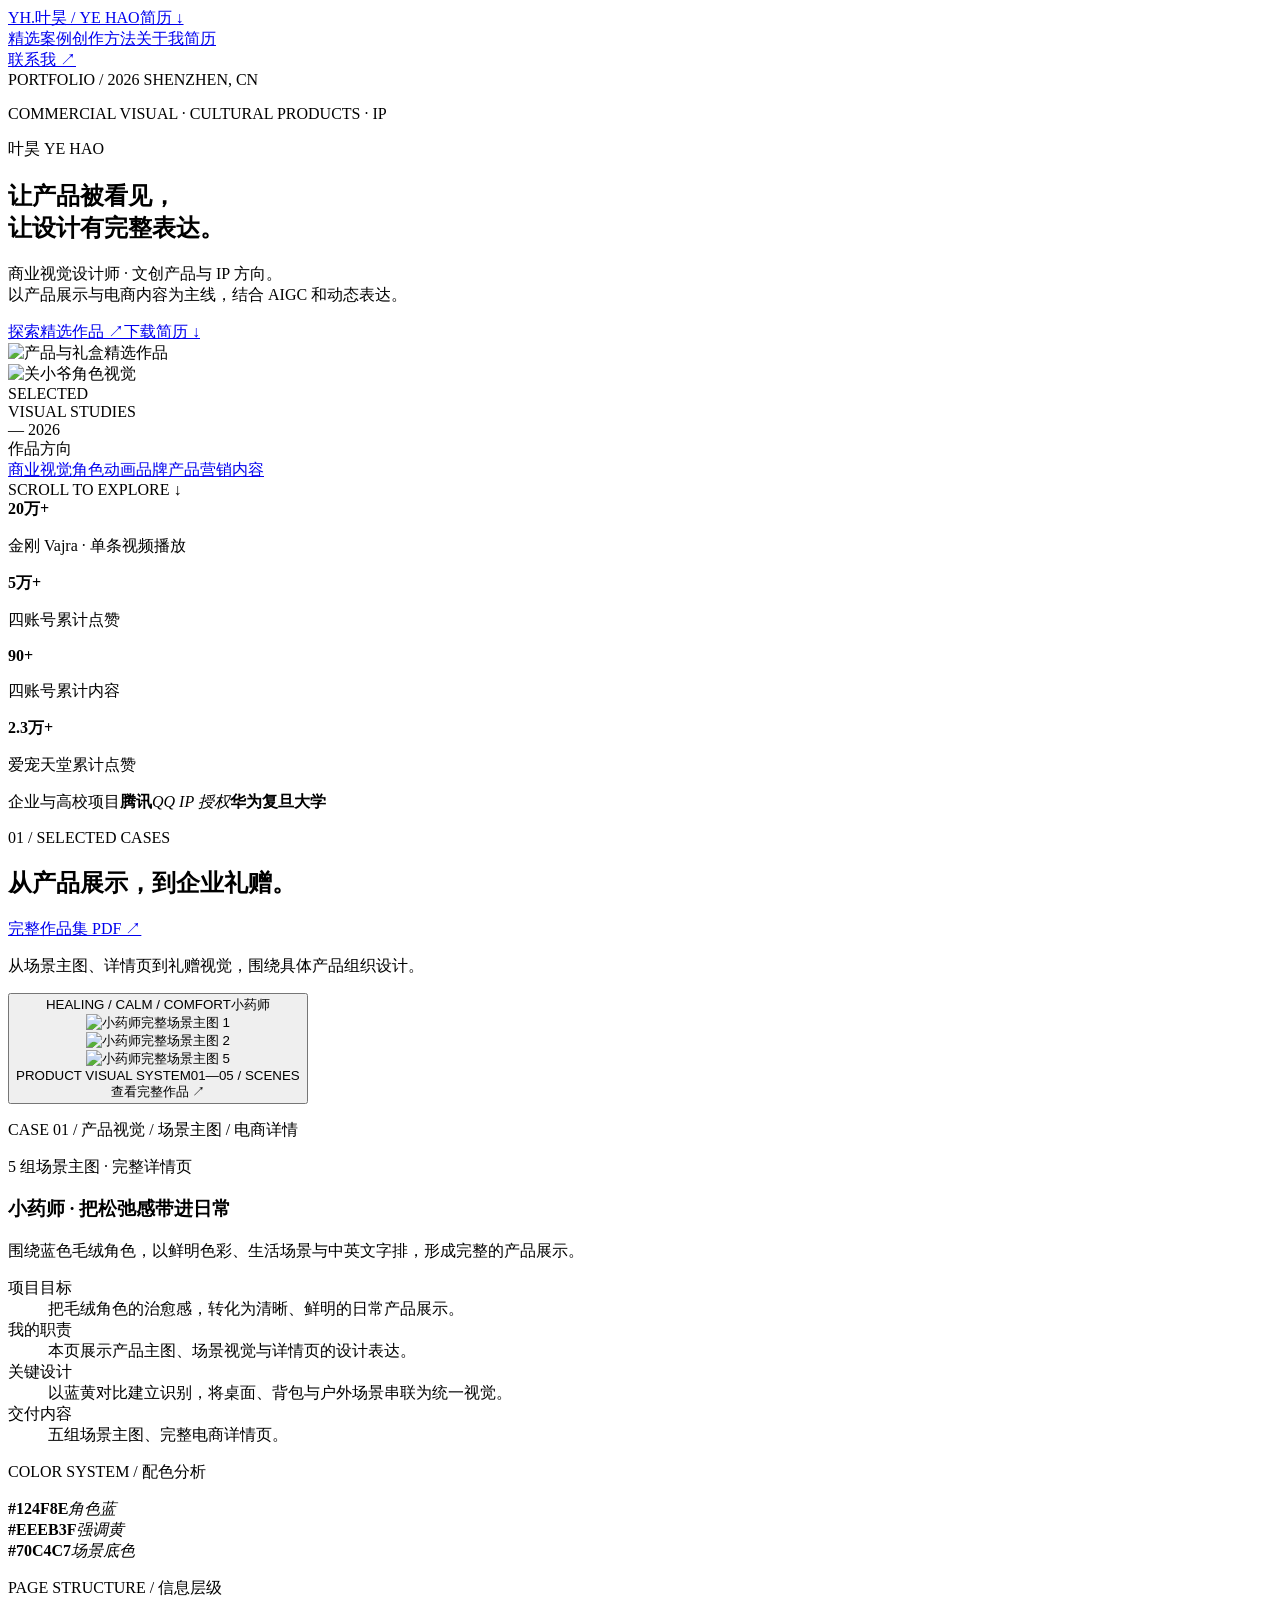
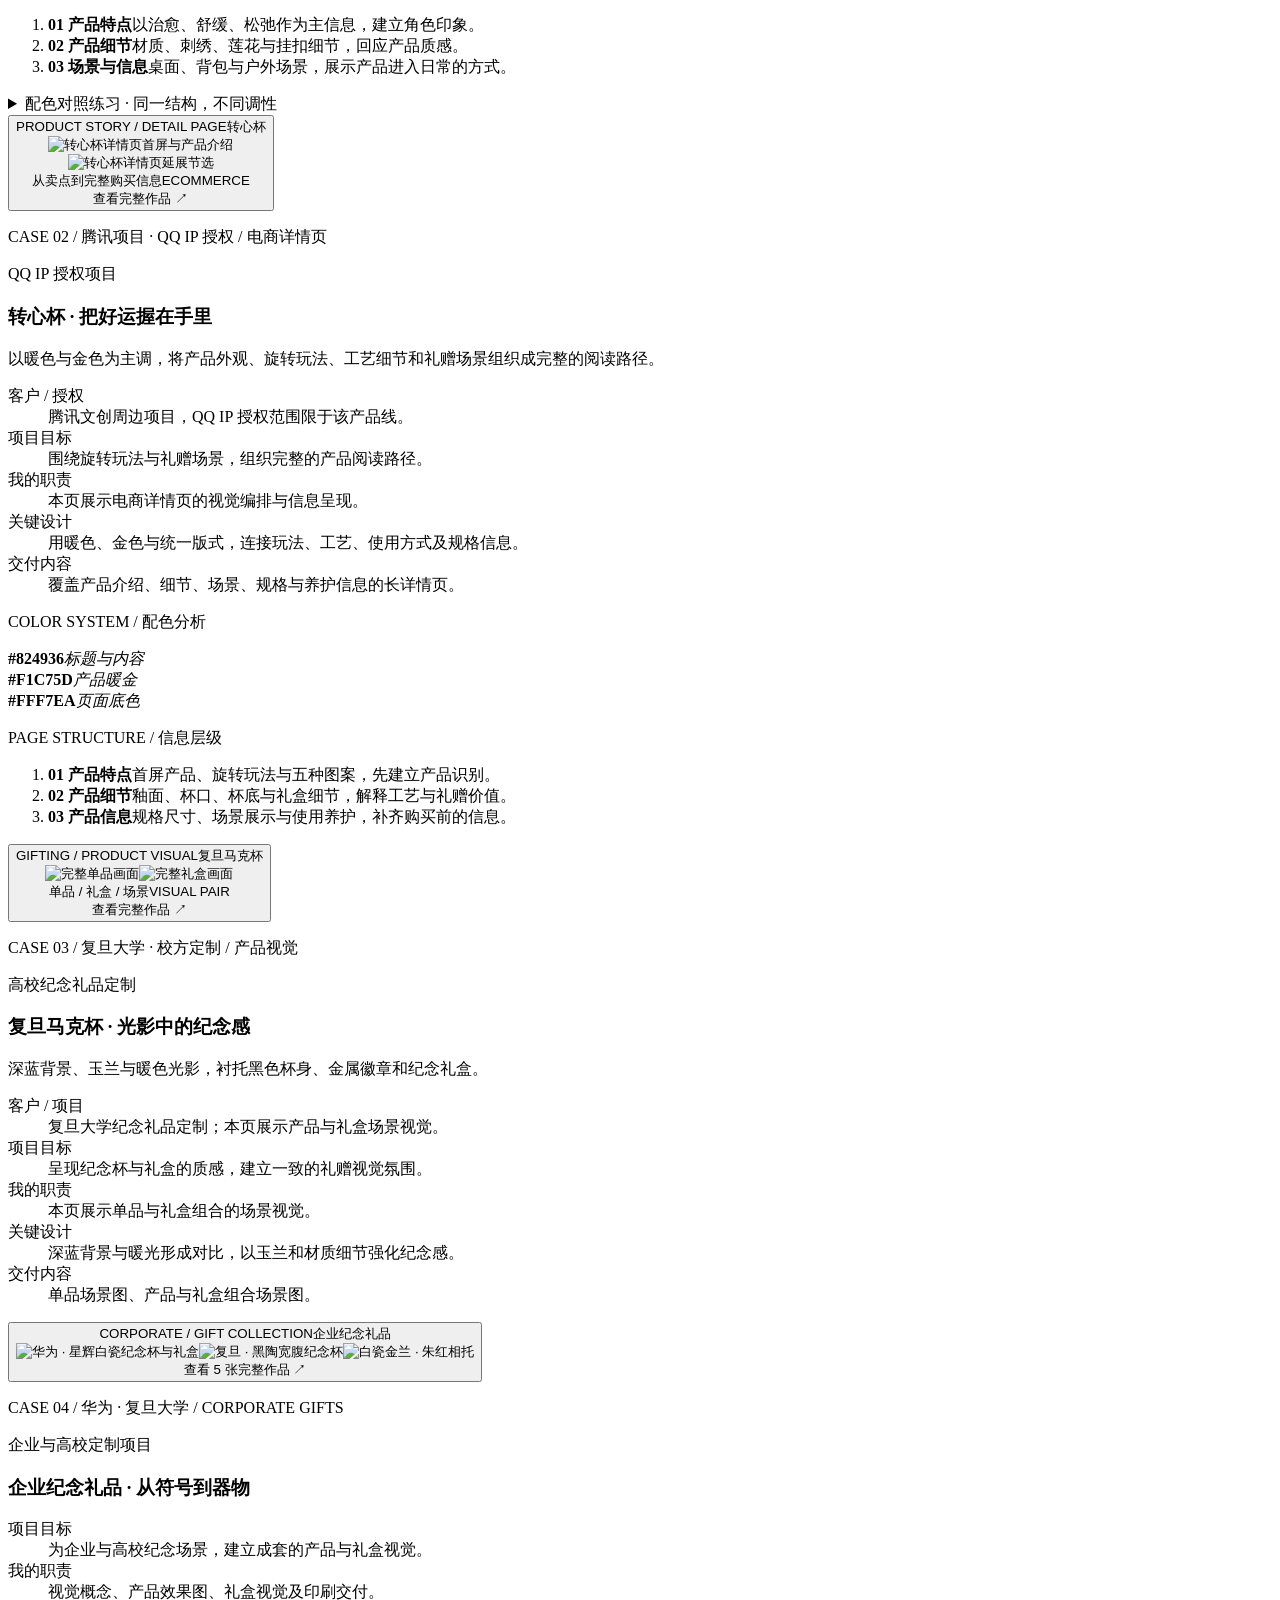
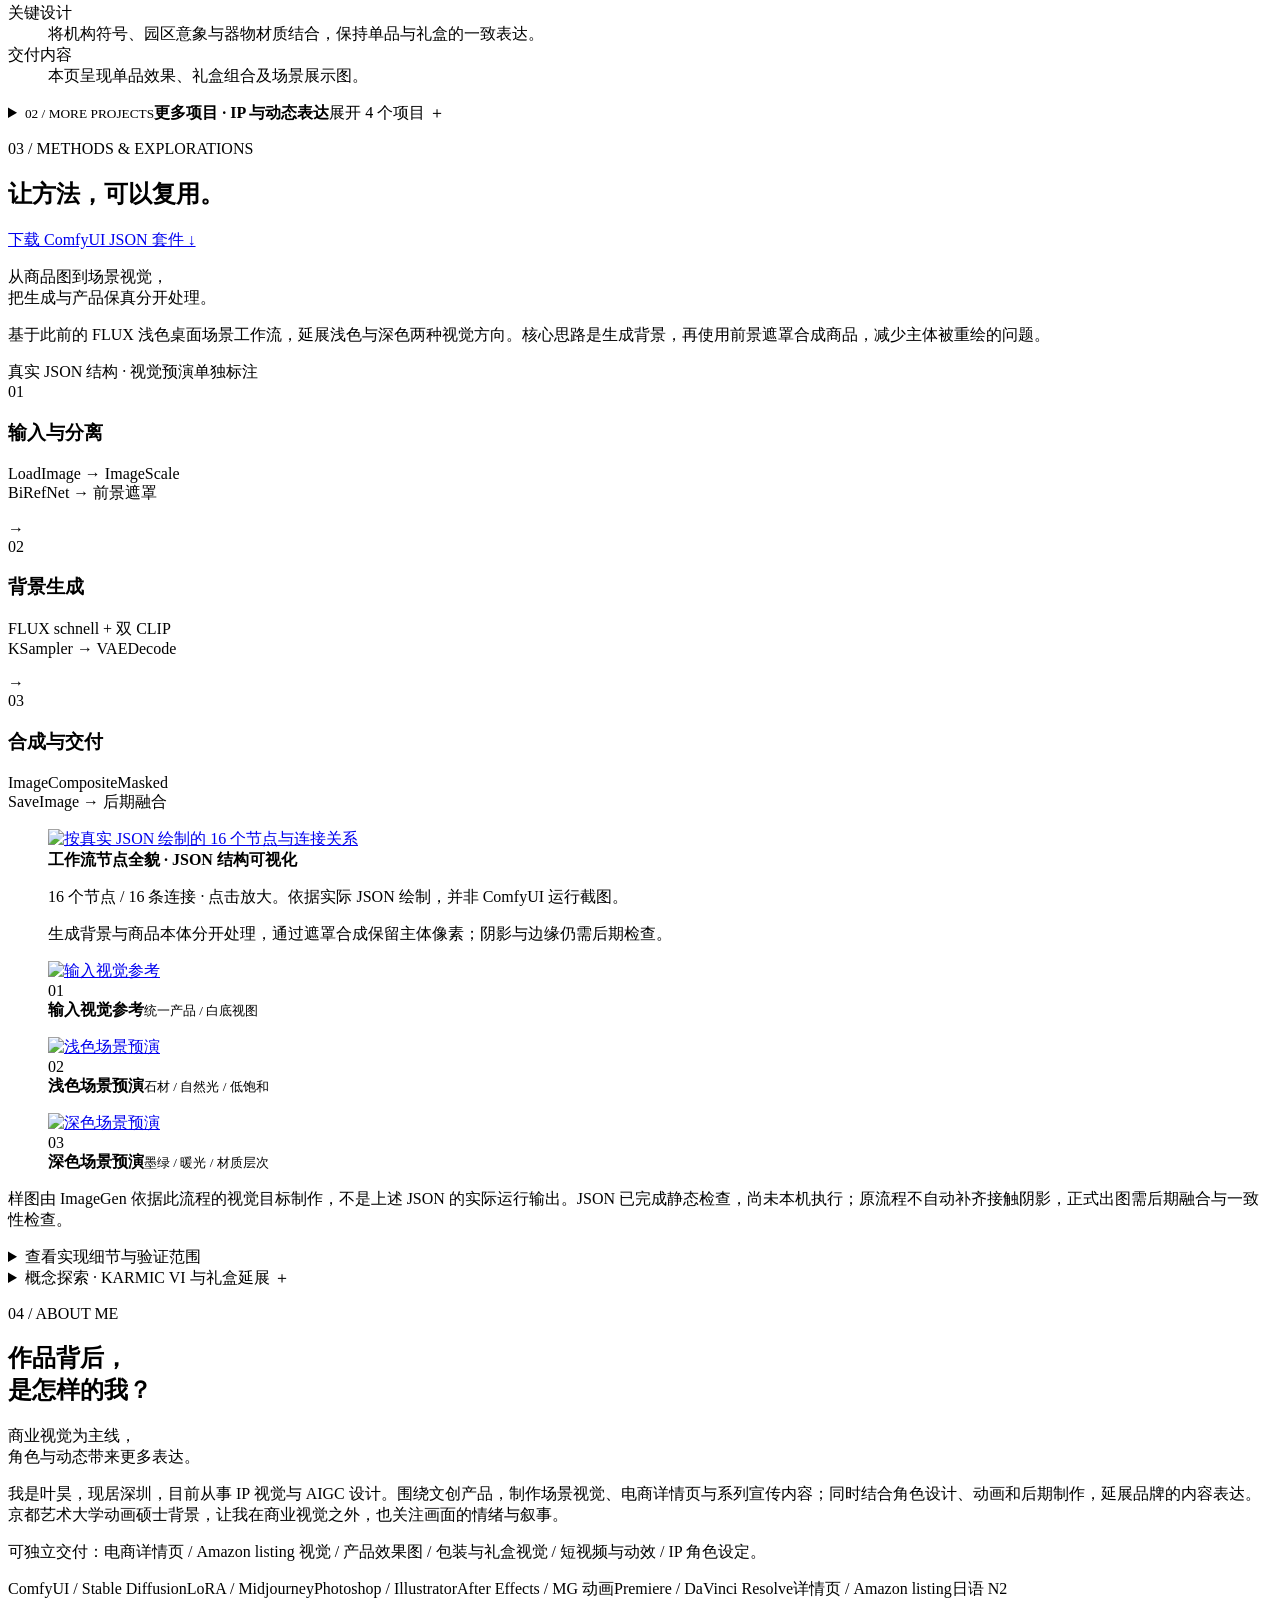
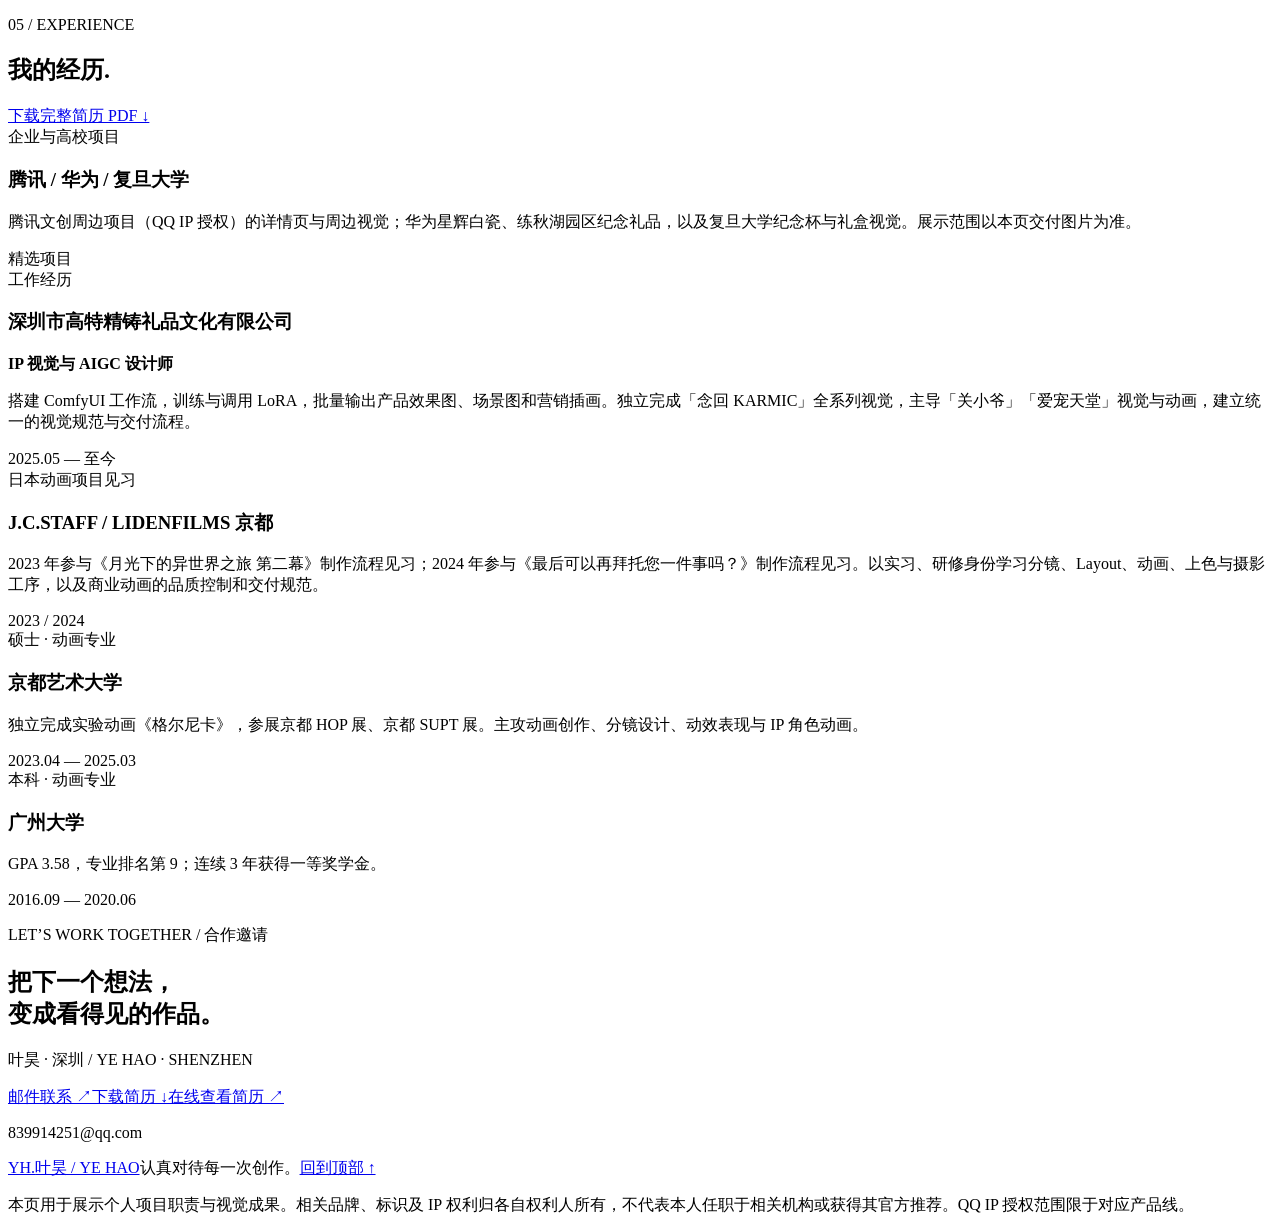
==== index.html @ f9a22ccc "Add files via upload" ====
<!doctype html>
<html lang="zh-CN">
<head><meta charset="UTF-8"><meta name="viewport" content="width=device-width,initial-scale=1"><meta name="description" content="叶昊｜商业视觉设计师，文创产品与 IP 方向，擅长 AIGC 与动态内容。"><title>叶昊 · 商业视觉作品集</title><link rel="stylesheet" href="style.css"><meta property="og:title" content="叶昊 · 商业视觉作品集"><meta property="og:description" content="文创产品与 IP 方向 · AIGC 工作流 · 深圳"><meta property="og:image" content="https://shuxia98.github.io/resume3/assets/og-cover.jpg"><meta property="og:url" content="https://shuxia98.github.io/resume3/?view=commercial"><meta property="og:type" content="website"><meta name="twitter:card" content="summary_large_image"><meta name="twitter:title" content="叶昊 · 商业视觉作品集"><meta name="twitter:image" content="https://shuxia98.github.io/resume3/assets/og-cover.jpg"><link rel="icon" href="assets/favicon.png"></head>
<body data-direction="commercial">

<header><a href="#home" class="logo" aria-label="回到首页"><span class="mark">YH.</span>叶昊 / YE HAO</a><a class="mobile-resume" href="docs/ye-hao-resume.pdf" download="叶昊_简历.pdf">简历 ↓</a><nav aria-label="主导航"><a href="#work">精选案例</a><a href="#workflow">创作方法</a><a href="#about">关于我</a><a href="#resume">简历</a></nav><a class="nav-contact" href="#contact">联系我 <span>↗</span></a></header>
<main>
<section id="home" class="hero"><div class="hero-main"><div class="edition">PORTFOLIO / 2026 <span>SHENZHEN, CN</span></div><p class="eyebrow">COMMERCIAL VISUAL · CULTURAL PRODUCTS · IP</p><p class="hello">叶昊 <span>YE HAO</span></p><h1>让产品被看见，<br><span class="serif">让设计有完整表达。</span></h1><p class="intro">商业视觉设计师 · 文创产品与 IP 方向。<br>以产品展示与电商内容为主线，结合 AIGC 和动态表达。</p><div class="actions"><a class="button dark" href="#work">探索精选作品 ↗</a><a class="text-link" href="docs/ye-hao-resume.pdf" download="叶昊_简历.pdf">下载简历 ↓</a></div></div><aside class="hero-art"><div class="art-frame primary"><img src="assets/fudan-set.webp" alt="产品与礼盒精选作品" fetchpriority="high" decoding="async"></div><div class="art-frame secondary"><img src="assets/IM100.webp" alt="关小爷角色视觉" decoding="async" fetchpriority="high"></div><span class="art-index">SELECTED<br>VISUAL STUDIES<br>— 2026</span></aside><div class="hero-foot"><span>作品方向</span><nav class="directions" aria-label="作品集方向"><a href="?view=commercial" aria-current="page">商业视觉</a><a href="?view=animation">角色动画</a><a href="?view=brand">品牌产品</a><a href="?view=marketing">营销内容</a></nav><span class="scroll-note">SCROLL TO EXPLORE ↓</span></div></section><section class="numbers" aria-label="内容成果"><div><strong class="serif">20万+</strong><p>金刚 Vajra · 单条视频播放</p></div><div><strong class="serif">5万+</strong><p>四账号累计点赞</p></div><div><strong class="serif">90+</strong><p>四账号累计内容</p></div><div><strong class="serif">2.3万+</strong><p>爱宠天堂累计点赞</p></div></section><div class="client-strip"><span>企业与高校项目</span><b>腾讯</b><i>QQ IP 授权</i><b>华为</b><b>复旦大学</b></div><section id="work" class="work"><div class="section-head"><div><p class="eyebrow">01 / SELECTED CASES</p><h2>从产品展示，到企业礼赠。</h2></div><a href="docs/ye-hao-portfolio-2026.pdf" target="_blank" rel="noopener" class="text-link">完整作品集 PDF ↗</a></div><p class="curation-note">从场景主图、详情页到礼赠视觉，围绕具体产品组织设计。</p><div class="featured-cases"><article class="case-study"><button class="case-image" data-project="0" aria-label="查看小药师 · 把松弛感带进日常完整图片" aria-haspopup="dialog"><div class="cover-stage healing"><div class="cover-top"><span>HEALING / CALM / COMFORT</span><span>小药师</span></div><div class="ad-triptych"><div class="ad-tile"><img src="assets/healing-scenes.webp" style="--panel:0" alt="小药师完整场景主图 1" loading="lazy" decoding="async"></div><div class="ad-tile"><img src="assets/healing-scenes.webp" style="--panel:1" alt="小药师完整场景主图 2" loading="lazy" decoding="async"></div><div class="ad-tile"><img src="assets/healing-scenes.webp" style="--panel:4" alt="小药师完整场景主图 5" loading="lazy" decoding="async"></div></div><div class="cover-bottom"><span>PRODUCT VISUAL SYSTEM</span><span>01—05 / SCENES</span></div></div><span class="case-open">查看完整作品 ↗</span></button><div class="case-copy"><p class="eyebrow">CASE 01 / 产品视觉 / 场景主图 / 电商详情</p><span class="result-badge">5 组场景主图 · 完整详情页</span><h3>小药师 · 把松弛感带进日常</h3><p class="case-intro">围绕蓝色毛绒角色，以鲜明色彩、生活场景与中英文字排，形成完整的产品展示。</p><dl><div><dt>项目目标</dt><dd>把毛绒角色的治愈感，转化为清晰、鲜明的日常产品展示。</dd></div><div><dt>我的职责</dt><dd>本页展示产品主图、场景视觉与详情页的设计表达。</dd></div><div><dt>关键设计</dt><dd>以蓝黄对比建立识别，将桌面、背包与户外场景串联为统一视觉。</dd></div><div><dt>交付内容</dt><dd>五组场景主图、完整电商详情页。</dd></div></dl><div class="pdp-system"><div class="pdp-palette"><p class="pdp-label">COLOR SYSTEM / 配色分析</p><div class="swatch"><span style="background:#124F8E"></span><b>#124F8E</b><i>角色蓝</i></div><div class="swatch"><span style="background:#EEEB3F"></span><b>#EEEB3F</b><i>强调黄</i></div><div class="swatch"><span style="background:#70C4C7"></span><b>#70C4C7</b><i>场景底色</i></div></div><div class="pdp-structure"><p class="pdp-label">PAGE STRUCTURE / 信息层级</p><ol><li><b>01 产品特点</b><span>以治愈、舒缓、松弛作为主信息，建立角色印象。</span></li><li><b>02 产品细节</b><span>材质、刺绣、莲花与挂扣细节，回应产品质感。</span></li><li><b>03 场景与信息</b><span>桌面、背包与户外场景，展示产品进入日常的方式。</span></li></ol></div></div><details class="palette-experiment"><summary>配色对照练习 · 同一结构，不同调性</summary><p>原方案用蓝、黄与青色传达鲜明活力；以下马卡龙色卡探索更柔和的生活用品语气，沿用「特点 → 细节 → 信息」结构。此处仅为配色练习，并非已交付方案。</p><div class="palette-row"><span style="background:#C3C5F3">#C3C5F3</span><span style="background:#FFB3C2">#FFB3C2</span><span style="background:#AAE1F9">#AAE1F9</span></div></details></div></article><article class="case-study"><button class="case-image" data-project="1" aria-label="查看转心杯 · 把好运握在手里完整图片" aria-haspopup="dialog"><div class="cover-stage fortune"><div class="cover-top"><span>PRODUCT STORY / DETAIL PAGE</span><span>转心杯</span></div><div class="detail-mockups"><div class="detail-poster"><img src="assets/fortune-cup.webp" alt="转心杯详情页首屏与产品介绍" loading="lazy" decoding="async"></div><div class="detail-poster second"><img src="assets/fortune-cup.webp" alt="转心杯详情页延展节选" loading="lazy" decoding="async"></div></div><div class="cover-bottom"><span>从卖点到完整购买信息</span><span>ECOMMERCE</span></div></div><span class="case-open">查看完整作品 ↗</span></button><div class="case-copy"><p class="eyebrow">CASE 02 / 腾讯项目 · QQ IP 授权 / 电商详情页</p><span class="result-badge">QQ IP 授权项目</span><h3>转心杯 · 把好运握在手里</h3><p class="case-intro">以暖色与金色为主调，将产品外观、旋转玩法、工艺细节和礼赠场景组织成完整的阅读路径。</p><dl><div><dt>客户 / 授权</dt><dd>腾讯文创周边项目，QQ IP 授权范围限于该产品线。</dd></div><div><dt>项目目标</dt><dd>围绕旋转玩法与礼赠场景，组织完整的产品阅读路径。</dd></div><div><dt>我的职责</dt><dd>本页展示电商详情页的视觉编排与信息呈现。</dd></div><div><dt>关键设计</dt><dd>用暖色、金色与统一版式，连接玩法、工艺、使用方式及规格信息。</dd></div><div><dt>交付内容</dt><dd>覆盖产品介绍、细节、场景、规格与养护信息的长详情页。</dd></div></dl><div class="pdp-system"><div class="pdp-palette"><p class="pdp-label">COLOR SYSTEM / 配色分析</p><div class="swatch"><span style="background:#824936"></span><b>#824936</b><i>标题与内容</i></div><div class="swatch"><span style="background:#F1C75D"></span><b>#F1C75D</b><i>产品暖金</i></div><div class="swatch"><span style="background:#FFF7EA"></span><b>#FFF7EA</b><i>页面底色</i></div></div><div class="pdp-structure"><p class="pdp-label">PAGE STRUCTURE / 信息层级</p><ol><li><b>01 产品特点</b><span>首屏产品、旋转玩法与五种图案，先建立产品识别。</span></li><li><b>02 产品细节</b><span>釉面、杯口、杯底与礼盒细节，解释工艺与礼赠价值。</span></li><li><b>03 产品信息</b><span>规格尺寸、场景展示与使用养护，补齐购买前的信息。</span></li></ol></div></div></div></article><article class="case-study"><button class="case-image" data-project="2" aria-label="查看复旦马克杯 · 光影中的纪念感完整图片" aria-haspopup="dialog"><div class="cover-stage fudan"><div class="cover-top"><span>GIFTING / PRODUCT VISUAL</span><span>复旦马克杯</span></div><div class="paired-images"><img src="assets/fudan-cup.webp" alt="完整单品画面" loading="lazy" decoding="async"><img src="assets/fudan-set.webp" alt="完整礼盒画面" loading="lazy" decoding="async"></div><div class="cover-bottom"><span>单品 / 礼盒 / 场景</span><span>VISUAL PAIR</span></div></div><span class="case-open">查看完整作品 ↗</span></button><div class="case-copy"><p class="eyebrow">CASE 03 / 复旦大学 · 校方定制 / 产品视觉</p><span class="result-badge">高校纪念礼品定制</span><h3>复旦马克杯 · 光影中的纪念感</h3><p class="case-intro">深蓝背景、玉兰与暖色光影，衬托黑色杯身、金属徽章和纪念礼盒。</p><dl><div><dt>客户 / 项目</dt><dd>复旦大学纪念礼品定制；本页展示产品与礼盒场景视觉。</dd></div><div><dt>项目目标</dt><dd>呈现纪念杯与礼盒的质感，建立一致的礼赠视觉氛围。</dd></div><div><dt>我的职责</dt><dd>本页展示单品与礼盒组合的场景视觉。</dd></div><div><dt>关键设计</dt><dd>深蓝背景与暖光形成对比，以玉兰和材质细节强化纪念感。</dd></div><div><dt>交付内容</dt><dd>单品场景图、产品与礼盒组合场景图。</dd></div></dl></div></article><article class="case-study gift-case"><button class="case-image" data-project="8" aria-haspopup="dialog" aria-label="查看企业纪念礼品合集"><div class="cover-stage gift-cover"><div class="cover-top"><span>CORPORATE / GIFT COLLECTION</span><span>企业纪念礼品</span></div><div class="triple-images"><img src="assets/huawei-gift.webp" alt="华为 · 星辉白瓷纪念杯与礼盒" loading="lazy" decoding="async"><img src="assets/fudan-wide.webp" alt="复旦 · 黑陶宽腹纪念杯" loading="lazy" decoding="async"><img src="assets/orchid-tea.webp" alt="白瓷金兰 · 朱红相托" loading="lazy" decoding="async"></div></div><span class="case-open">查看 5 张完整作品 ↗</span></button><div class="case-copy"><p class="eyebrow">CASE 04 / 华为 · 复旦大学 / CORPORATE GIFTS</p><span class="result-badge">企业与高校定制项目</span><h3>企业纪念礼品 · 从符号到器物</h3><dl><div><dt>项目目标</dt><dd>为企业与高校纪念场景，建立成套的产品与礼盒视觉。</dd></div><div><dt>我的职责</dt><dd>视觉概念、产品效果图、礼盒视觉及印刷交付。</dd></div><div><dt>关键设计</dt><dd>将机构符号、园区意象与器物材质结合，保持单品与礼盒的一致表达。</dd></div><div><dt>交付内容</dt><dd>本页呈现单品效果、礼盒组合及场景展示图。</dd></div></dl></div></article></div></section><section id="more-work" class="more-work"><details><summary><span><small>02 / MORE PROJECTS</small><strong>更多项目 · IP 与动态表达</strong></span><span class="more-hint">展开 4 个项目 ＋</span></summary><p class="muted">以角色内容与动画背景，补充商业视觉的表达维度。</p><div class="projects"><button class="project normalized-project " data-project="5" data-category="ip" aria-haspopup="dialog"><div class="cover-stage guan"><div class="cover-top"><span>CULTURE / CHARACTER / EXPRESSION</span><span>关小爷</span></div><div class="ip-trio"><img src="assets/IM100.webp" alt="关小爷完整角色视觉" loading="lazy" decoding="async"><img src="assets/IM101.webp" alt="关小爷完整角色视觉" loading="lazy" decoding="async"><img src="assets/IM103.webp" alt="关小爷完整角色视觉" loading="lazy" decoding="async"></div><div class="cover-bottom"><span>文化 IP 的多场景延展</span><span>CHARACTER SYSTEM</span></div></div><div class="project-meta"><div><span class="tag">文旅 IP / 角色视觉 / 表情设计</span><h3>关小爷 · 传统文化的角色表达</h3><p class="project-summary">成都武侯祠衍生 IP 的角色视觉，以「福」「运」为主题延展传播内容。</p></div><span class="arrow">↗</span></div></button><button class="project normalized-project " data-project="6" data-category="ip" aria-haspopup="dialog"><div class="cover-stage pet"><div class="cover-top"><span>PET IP / STORYTELLING</span><span>爱宠天堂</span></div><img class="pet-art" src="assets/IM106.webp" alt="爱宠天堂角色与情境完整画面" loading="lazy" decoding="async"><div class="cover-bottom"><span>情感 / 角色 / 内容</span><span>PET STORIES</span></div></div><div class="project-meta"><div><span class="tag">宠物 IP / 插画 / 角色视觉</span><h3>爱宠天堂 · 可爱的情感连接</h3><p class="project-summary">围绕宠物情感与「宠灵」角色，探索可爱、趣味与叙事性的视觉表达。</p></div><span class="arrow">↗</span></div></button><button class="project normalized-project " data-project="3" data-category="brand" aria-haspopup="dialog"><div class="cover-stage series"><div class="cover-top"><span>KARMIC / PRODUCT COLLECTION</span><span>系列产品视觉</span></div><div class="collection-grid"><img src="assets/IM61.webp" alt="KARMIC 系列产品场景" loading="lazy" decoding="async"><img src="assets/IM62.webp" alt="KARMIC 系列产品场景" loading="lazy" decoding="async"><img src="assets/IM66.webp" alt="KARMIC 系列产品场景" loading="lazy" decoding="async"><img src="assets/IM69.webp" alt="KARMIC 系列产品场景" loading="lazy" decoding="async"></div><div class="cover-bottom"><span>系列化表达 / 商业应用</span><span>COLLECTION</span></div></div><div class="project-meta"><div><span class="tag">系列视觉 / 产品场景 / 电商应用</span><h3>念回 KARMIC · 系列产品视觉</h3><p class="project-summary">独立完成念回 KARMIC 全系列产品视觉，覆盖宣传图、场景效果图与电商展示。</p></div><span class="arrow">↗</span></div></button><button class="project normalized-project " data-project="7" data-category="ip" aria-haspopup="dialog"><div class="cover-stage film"><div class="cover-top"><span>ANIMATION / ART DIRECTION</span><span>椿萱</span></div><div class="film-grid"><img src="assets/IM114.webp" alt="椿萱场景画面" loading="lazy" decoding="async"><img src="assets/IM113.webp" alt="椿萱角色设定" loading="lazy" decoding="async"></div><div class="cover-bottom"><span>角色设定与场景叙事</span><span>VISUAL DEVELOPMENT</span></div></div><div class="project-meta"><div><span class="tag">二维动画 / 角色设定 / 场景设计</span><h3>《椿萱》 · 角色与场景的叙事</h3><p class="project-summary">获第十届国际大学生微电影盛典动画组一等奖。这里呈现角色设定与场景视觉。</p></div><span class="arrow">↗</span></div></button></div></details></section><section id="workflow" class="workflow-section"><div class="section-head"><div><p class="eyebrow">03 / METHODS & EXPLORATIONS</p><h2>让方法，可以复用。</h2></div><a class="text-link" href="files/comfyui-kit.zip" download>下载 ComfyUI JSON 套件 ↓</a></div><div class="workflow-intro"><p>从商品图到场景视觉，<br>把生成与产品保真分开处理。</p><div><p class="muted">基于此前的 FLUX 浅色桌面场景工作流，延展浅色与深色两种视觉方向。核心思路是生成背景，再使用前景遮罩合成商品，减少主体被重绘的问题。</p><span class="status-chip">真实 JSON 结构 · 视觉预演单独标注</span></div></div><div class="flow-map" aria-label="根据真实 JSON 梳理的结构示意"><div><span>01</span><h3>输入与分离</h3><p>LoadImage → ImageScale<br>BiRefNet → 前景遮罩</p></div><b>→</b><div><span>02</span><h3>背景生成</h3><p>FLUX schnell + 双 CLIP<br>KSampler → VAEDecode</p></div><b>→</b><div><span>03</span><h3>合成与交付</h3><p>ImageCompositeMasked<br>SaveImage → 后期融合</p></div></div><figure class="workflow-shot"><a href="assets/comfyui-workflow.svg" target="_blank" rel="noopener"><img src="assets/comfyui-workflow.svg" alt="按真实 JSON 绘制的 16 个节点与连接关系" loading="lazy" decoding="async"></a><figcaption><strong>工作流节点全貌 · JSON 结构可视化</strong><p>16 个节点 / 16 条连接 · 点击放大。依据实际 JSON 绘制，并非 ComfyUI 运行截图。</p><p>生成背景与商品本体分开处理，通过遮罩合成保留主体像素；阴影与边缘仍需后期检查。</p></figcaption></figure><div class="sample-grid"><figure><a href="assets/workflow-input.webp" target="_blank" rel="noopener"><img src="assets/workflow-input.webp" alt="输入视觉参考" loading="lazy" decoding="async"></a><figcaption><span>01</span><div><strong>输入视觉参考</strong><small>统一产品 / 白底视图</small></div></figcaption></figure><figure><a href="assets/workflow-light.webp" target="_blank" rel="noopener"><img src="assets/workflow-light.webp" alt="浅色场景预演" loading="lazy" decoding="async"></a><figcaption><span>02</span><div><strong>浅色场景预演</strong><small>石材 / 自然光 / 低饱和</small></div></figcaption></figure><figure><a href="assets/workflow-dark.webp" target="_blank" rel="noopener"><img src="assets/workflow-dark.webp" alt="深色场景预演" loading="lazy" decoding="async"></a><figcaption><span>03</span><div><strong>深色场景预演</strong><small>墨绿 / 暖光 / 材质层次</small></div></figcaption></figure></div><p class="workflow-note">样图由 ImageGen 依据此流程的视觉目标制作，不是上述 JSON 的实际运行输出。JSON 已完成静态检查，尚未本机执行；原流程不自动补齐接触阴影，正式出图需后期融合与一致性检查。</p><details class="workflow-spec"><summary>查看实现细节与验证范围</summary><p>1536 × 1024 背景；商品图等比缩放至 640 px 宽，合成坐标 x=448、y=400；固定种子 20261008，4 步，CFG 1，Euler / Simple。包内包含原始 UI JSON、两份 KARMIC 场景适配 JSON 和输入参考图。需安装对应模型与 BiRefNet 节点。已检查节点引用、画布范围与配置文件可读性。</p></details></section><div class="concept-study"><details><summary>概念探索 · KARMIC VI 与礼盒延展 <span>＋</span></summary><p class="muted">将一致的色彩、纹样与材质语言用于品牌触点。以下为 AI 辅助概念探索，独立于前面的商业项目展示。</p><div class="concept-card"><button class="project normalized-project " data-project="4" data-category="brand" aria-haspopup="dialog"><div class="cover-stage packaging"><img class="whole-cover" src="assets/karmic-family.webp" alt="KARMIC VI 与礼盒概念家族" loading="lazy" decoding="async"><span class="concept-label">AI 辅助概念设计</span></div><div class="project-meta"><div><span class="tag">VI / 包装概念 / AI 辅助设计</span><h3>KARMIC · VI 与礼盒概念延展</h3><p class="project-summary">以同心圆、山水纹样与纸张材质为线索，探索从视觉识别到礼盒体验的一致表达。</p></div><span class="arrow">↗</span></div></button></div></details></div><section id="about" class="about"><div><p class="eyebrow">04 / ABOUT ME</p><h2>作品背后，<br>是怎样的我？</h2></div><div class="about-body"><p class="about-lead">商业视觉为主线，<br>角色与动态带来更多表达。</p><p class="muted">我是叶昊，现居深圳，目前从事 IP 视觉与 AIGC 设计。围绕文创产品，制作场景视觉、电商详情页与系列宣传内容；同时结合角色设计、动画和后期制作，延展品牌的内容表达。京都艺术大学动画硕士背景，让我在商业视觉之外，也关注画面的情绪与叙事。</p><p class="deliverables">可独立交付：电商详情页 / Amazon listing 视觉 / 产品效果图 / 包装与礼盒视觉 / 短视频与动效 / IP 角色设定。</p><div class="skills"><span>ComfyUI / Stable Diffusion</span><span>LoRA / Midjourney</span><span>Photoshop / Illustrator</span><span>After Effects / MG 动画</span><span>Premiere / DaVinci Resolve</span><span>详情页 / Amazon listing</span><span>日语 N2</span></div></div></section>
<section id="resume" class="resume"><div class="section-head"><div><p class="eyebrow">05 / EXPERIENCE</p><h2>我的经历<span class="accent">.</span></h2></div><a href="docs/ye-hao-resume.pdf" download="叶昊_简历.pdf" class="button outline">下载完整简历 PDF ↓</a></div><div class="timeline"><article><div class="timeline-type">企业与高校项目</div><div><h3>腾讯 / 华为 / 复旦大学</h3><p>腾讯文创周边项目（QQ IP 授权）的详情页与周边视觉；华为星辉白瓷、练秋湖园区纪念礼品，以及复旦大学纪念杯与礼盒视觉。展示范围以本页交付图片为准。</p></div><span class="date">精选项目</span></article><article><div class="timeline-type">工作经历</div><div><h3>深圳市高特精铸礼品文化有限公司</h3><strong class="role">IP 视觉与 AIGC 设计师</strong><p>搭建 ComfyUI 工作流，训练与调用 LoRA，批量输出产品效果图、场景图和营销插画。独立完成「念回 KARMIC」全系列视觉，主导「关小爷」「爱宠天堂」视觉与动画，建立统一的视觉规范与交付流程。</p></div><span class="date">2025.05 — 至今</span></article><article><div class="timeline-type">日本动画项目见习</div><div><h3>J.C.STAFF / LIDENFILMS 京都</h3><p>2023 年参与《月光下的异世界之旅 第二幕》制作流程见习；2024 年参与《最后可以再拜托您一件事吗？》制作流程见习。以实习、研修身份学习分镜、Layout、动画、上色与摄影工序，以及商业动画的品质控制和交付规范。</p></div><span class="date">2023 / 2024</span></article><article><div class="timeline-type">硕士 · 动画专业</div><div><h3>京都艺术大学</h3><p>独立完成实验动画《格尔尼卡》，参展京都 HOP 展、京都 SUPT 展。主攻动画创作、分镜设计、动效表现与 IP 角色动画。</p></div><span class="date">2023.04 — 2025.03</span></article><article><div class="timeline-type">本科 · 动画专业</div><div><h3>广州大学</h3><p>GPA 3.58，专业排名第 9；连续 3 年获得一等奖学金。</p></div><span class="date">2016.09 — 2020.06</span></article></div></section>
<section id="contact" class="contact contact-cta"><p class="eyebrow">LET’S WORK TOGETHER / 合作邀请</p><h2>把下一个想法，<br>变成看得见的作品。</h2><p>叶昊 · 深圳 / YE HAO · SHENZHEN</p><div class="contact-actions"><a class="button" href="mailto:839914251@qq.com">邮件联系 ↗</a><a class="button" href="docs/ye-hao-resume.pdf" download="叶昊_简历.pdf">下载简历 ↓</a><a class="button" href="docs/ye-hao-resume.pdf" target="_blank" rel="noopener">在线查看简历 ↗</a></div><p class="contact-email">839914251@qq.com</p></section>
</main><footer><a href="#home" class="logo"><span class="mark">YH.</span>叶昊 / YE HAO</a><span>认真对待每一次创作。</span><a href="#home">回到顶部 ↑</a></footer><p class="legal-note">本页用于展示个人项目职责与视觉成果。相关品牌、标识及 IP 权利归各自权利人所有，不代表本人任职于相关机构或获得其官方推荐。QQ IP 授权范围限于对应产品线。</p>
<dialog id="project-dialog" aria-labelledby="dialog-title"><div class="dialog-top"><span>YE HAO / SELECTED WORK</span><button class="close" aria-label="关闭项目详情">×</button></div><div class="dialog-body"><p class="eyebrow" id="dialog-tag"></p><h2 id="dialog-title"></h2><p class="muted" id="dialog-intro"></p><div class="detail-grid"></div><div id="project-gallery"></div><button class="button dark close-bottom">返回作品集</button></div></dialog>
<script src="script.js" defer></script><script src="router.js" defer></script></body></html>
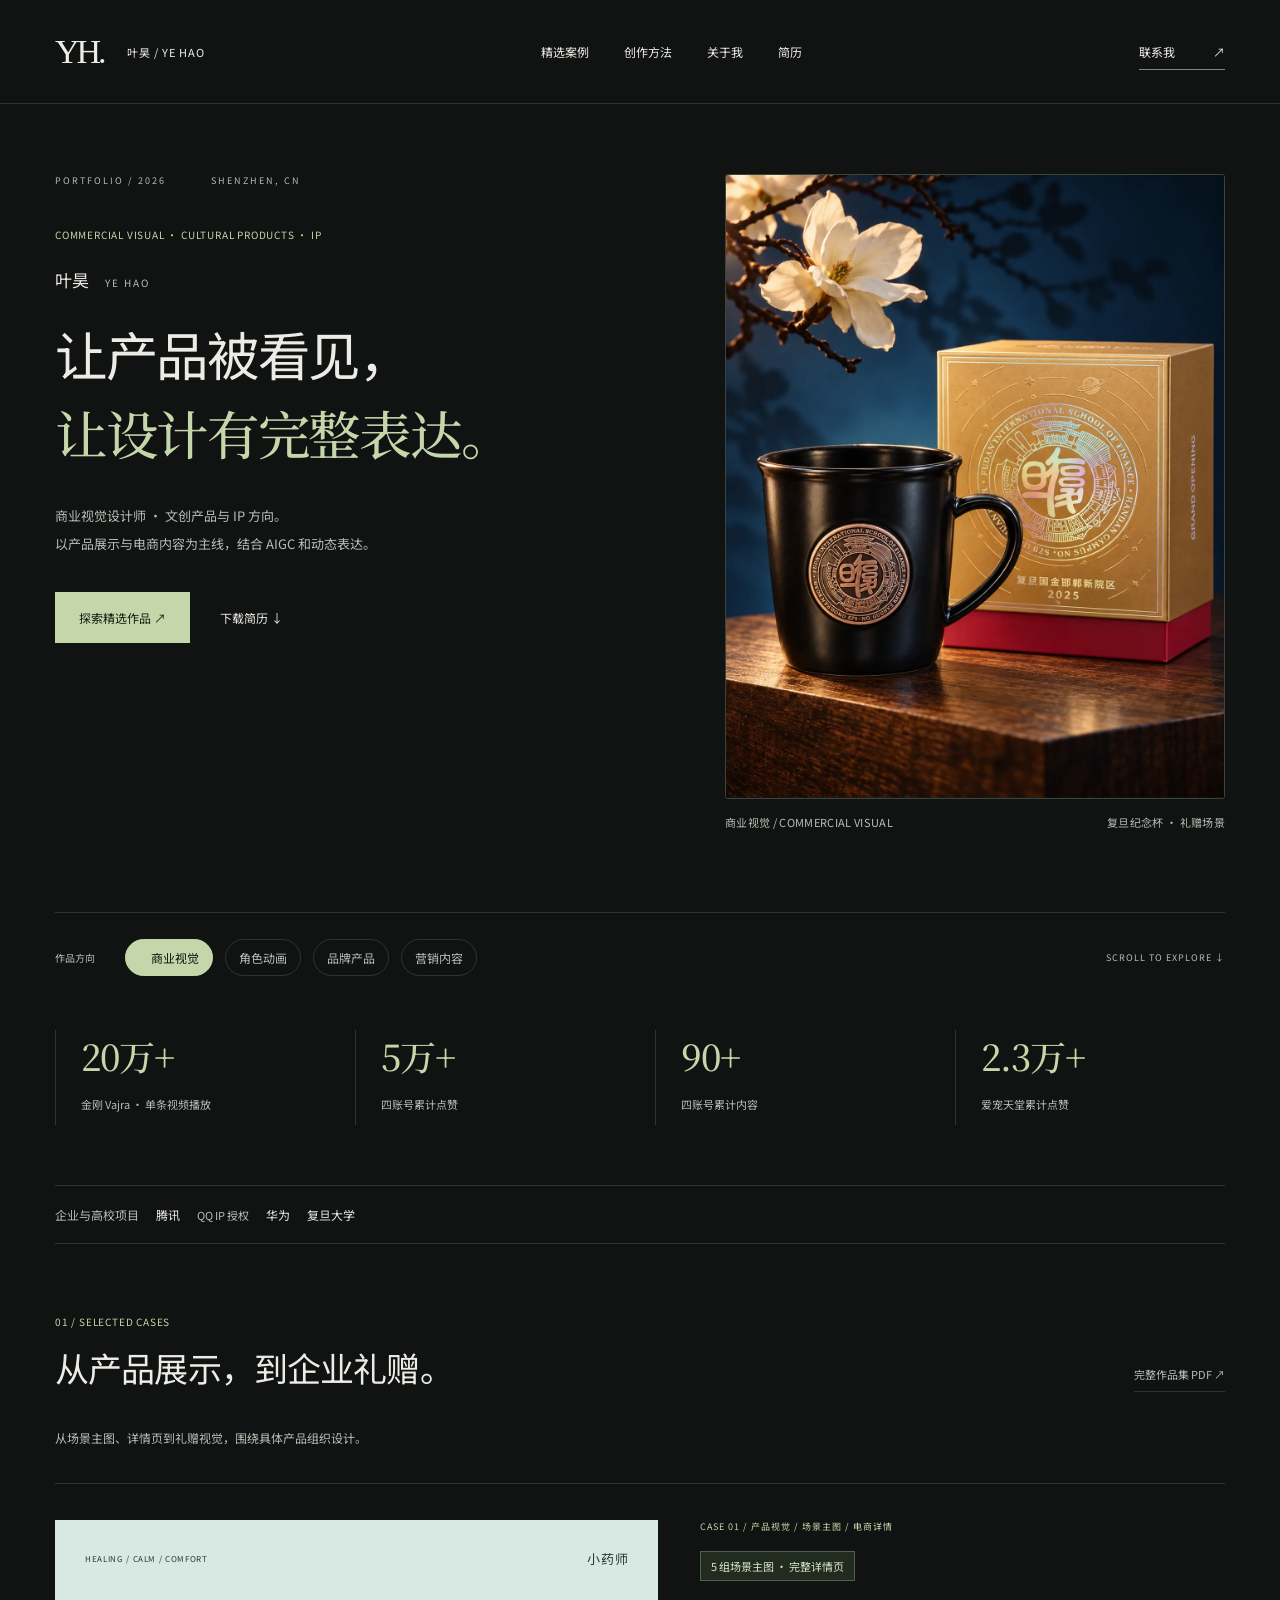
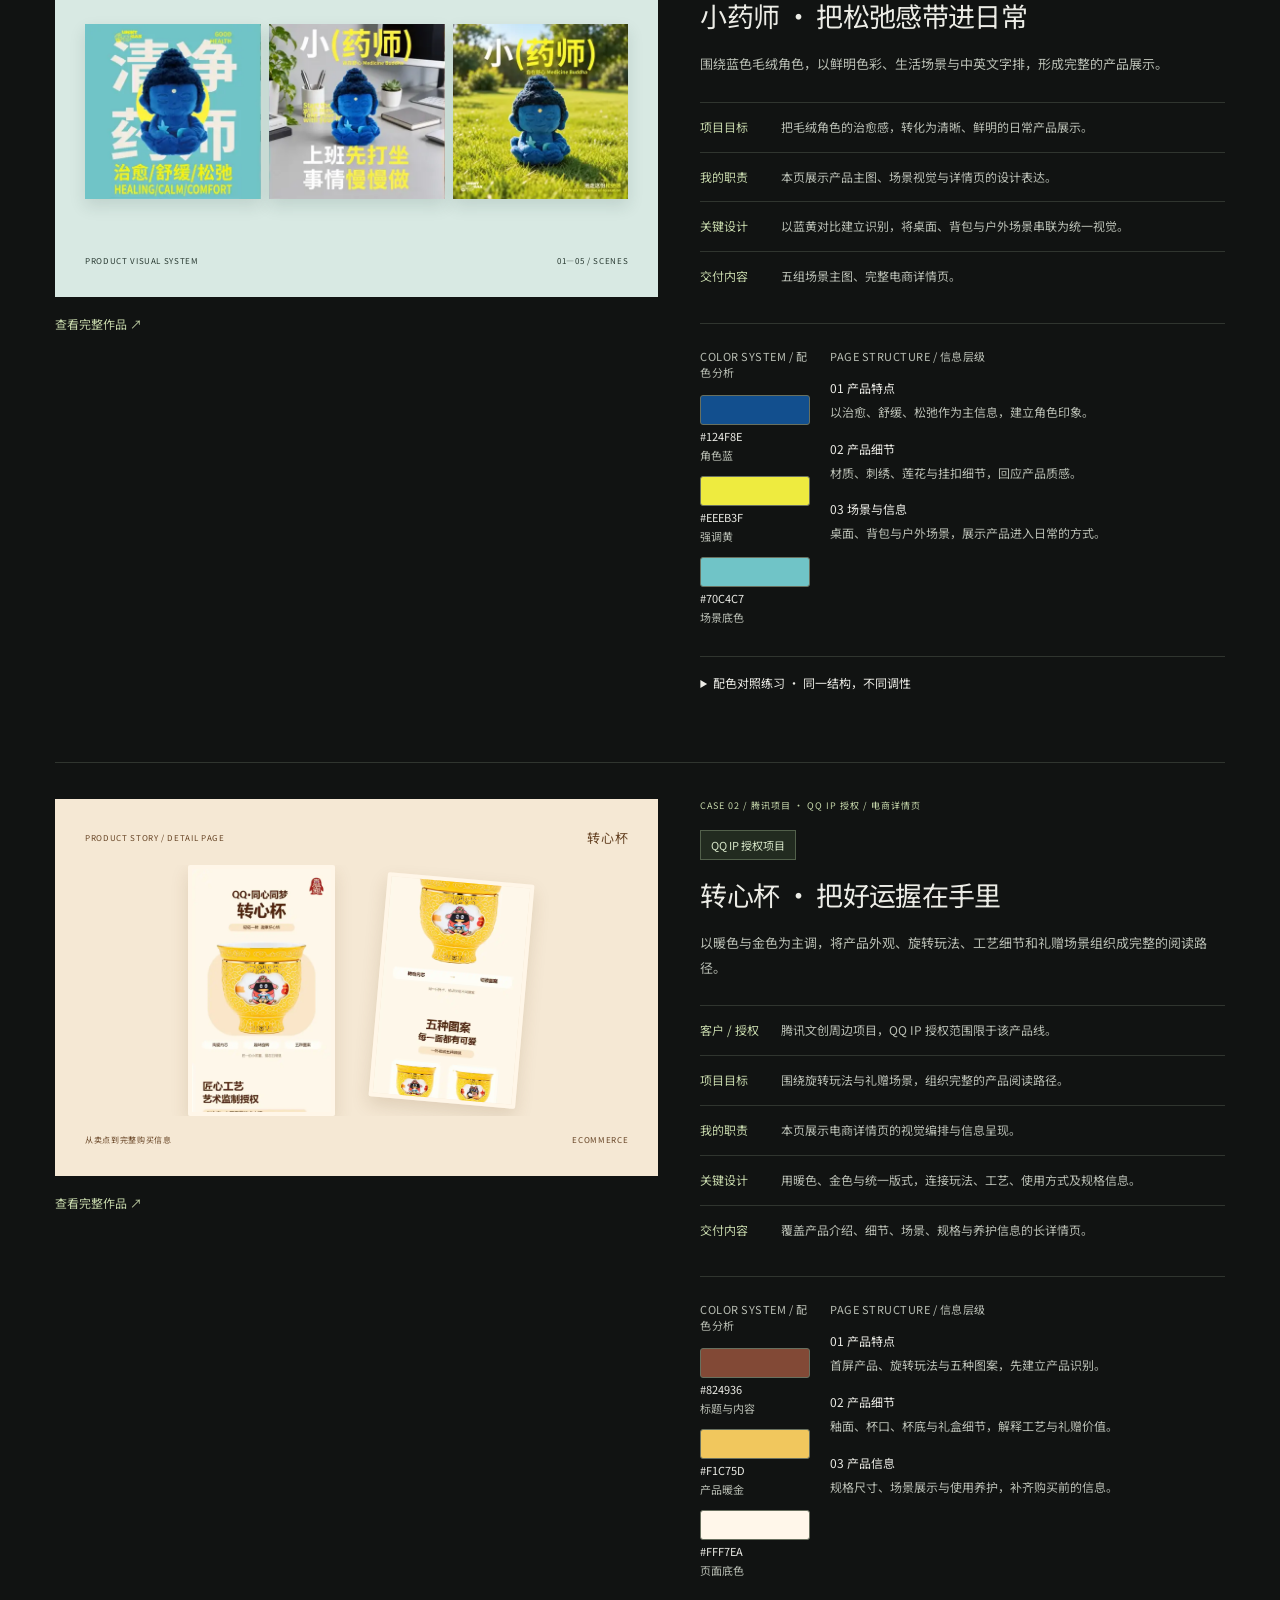
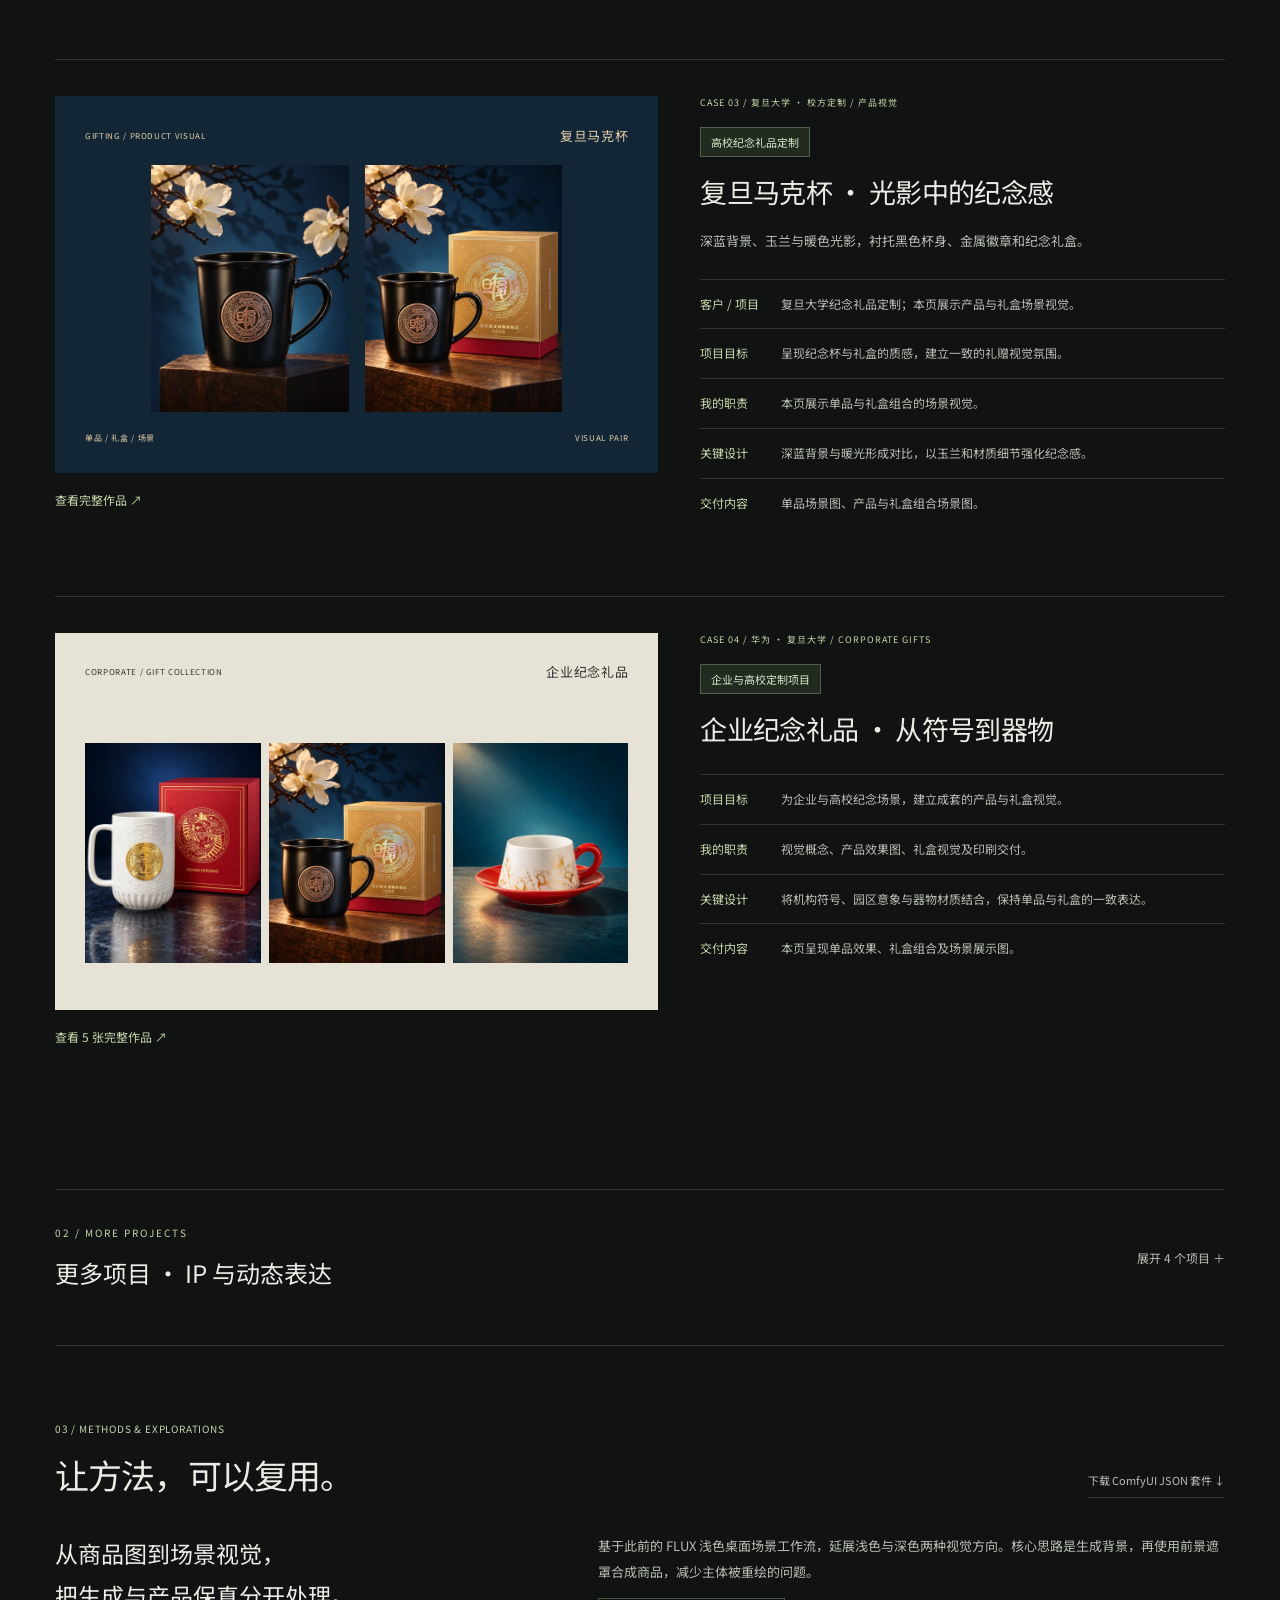
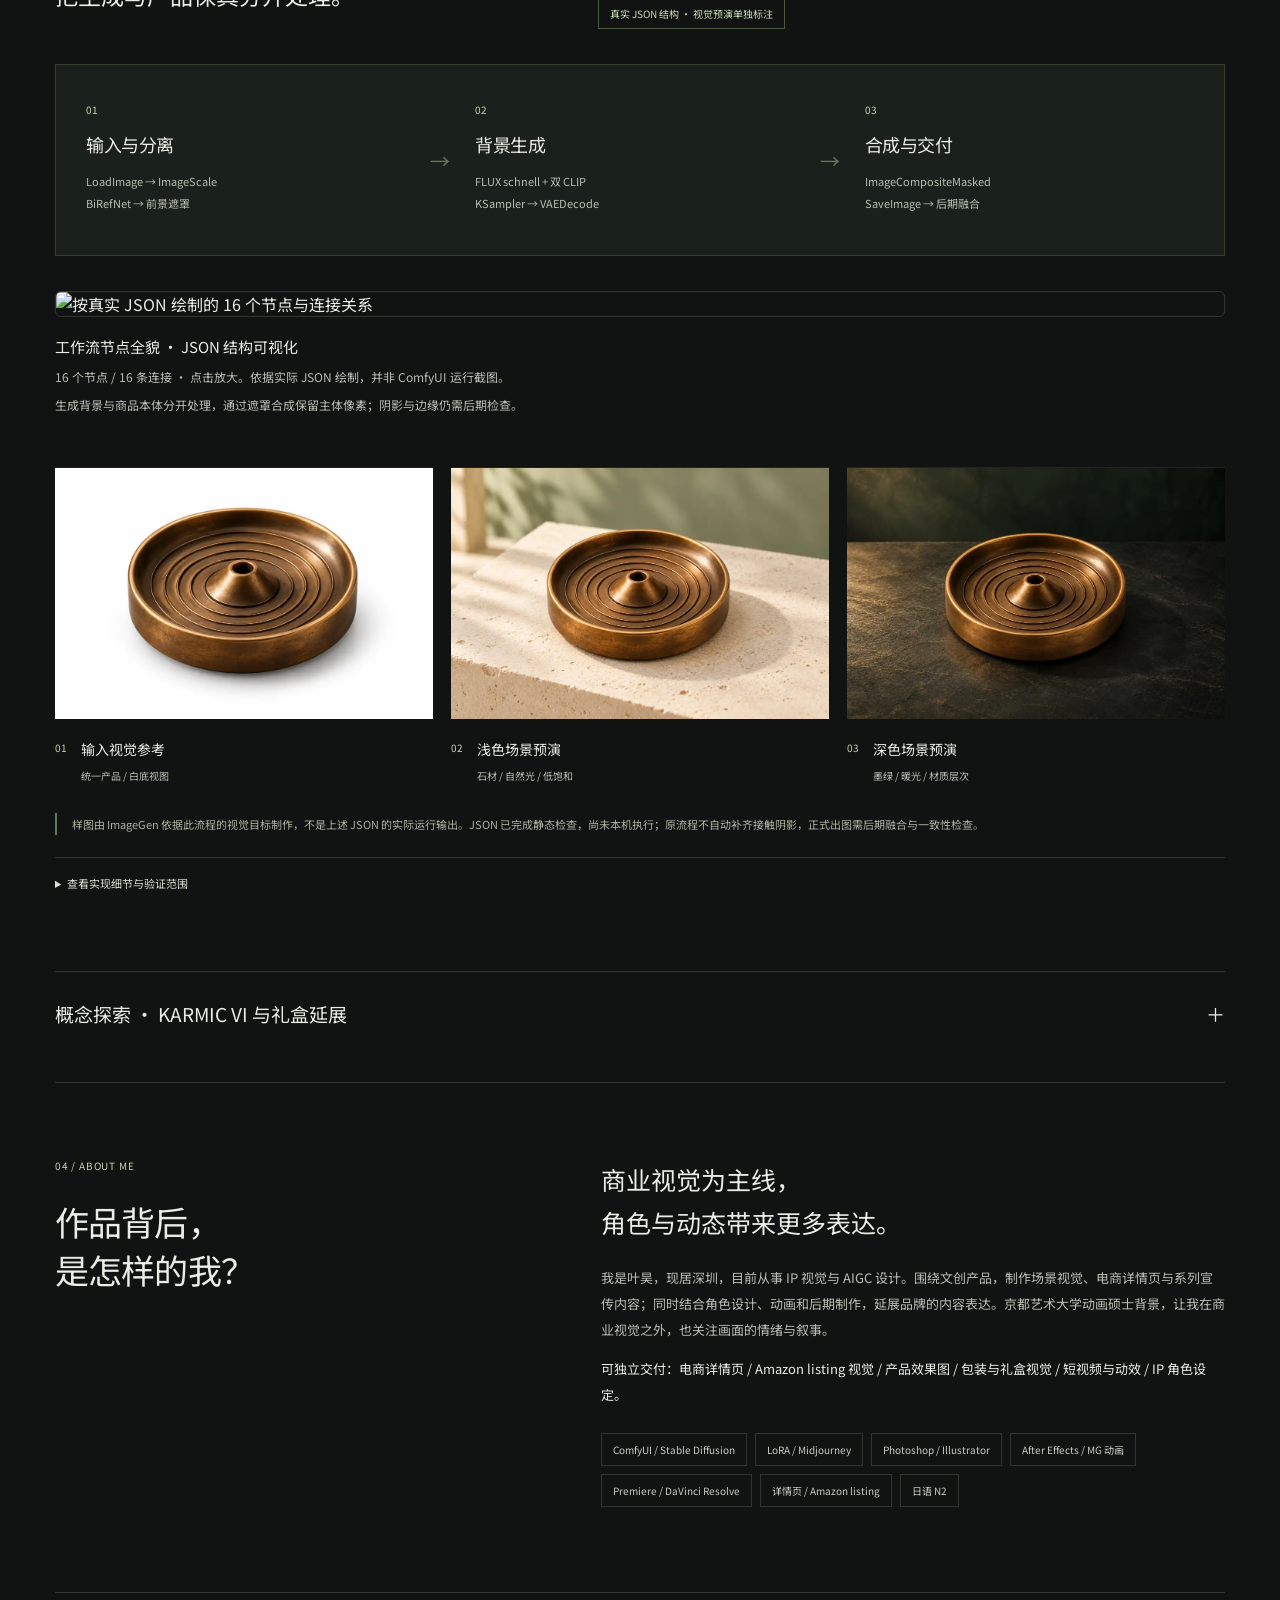
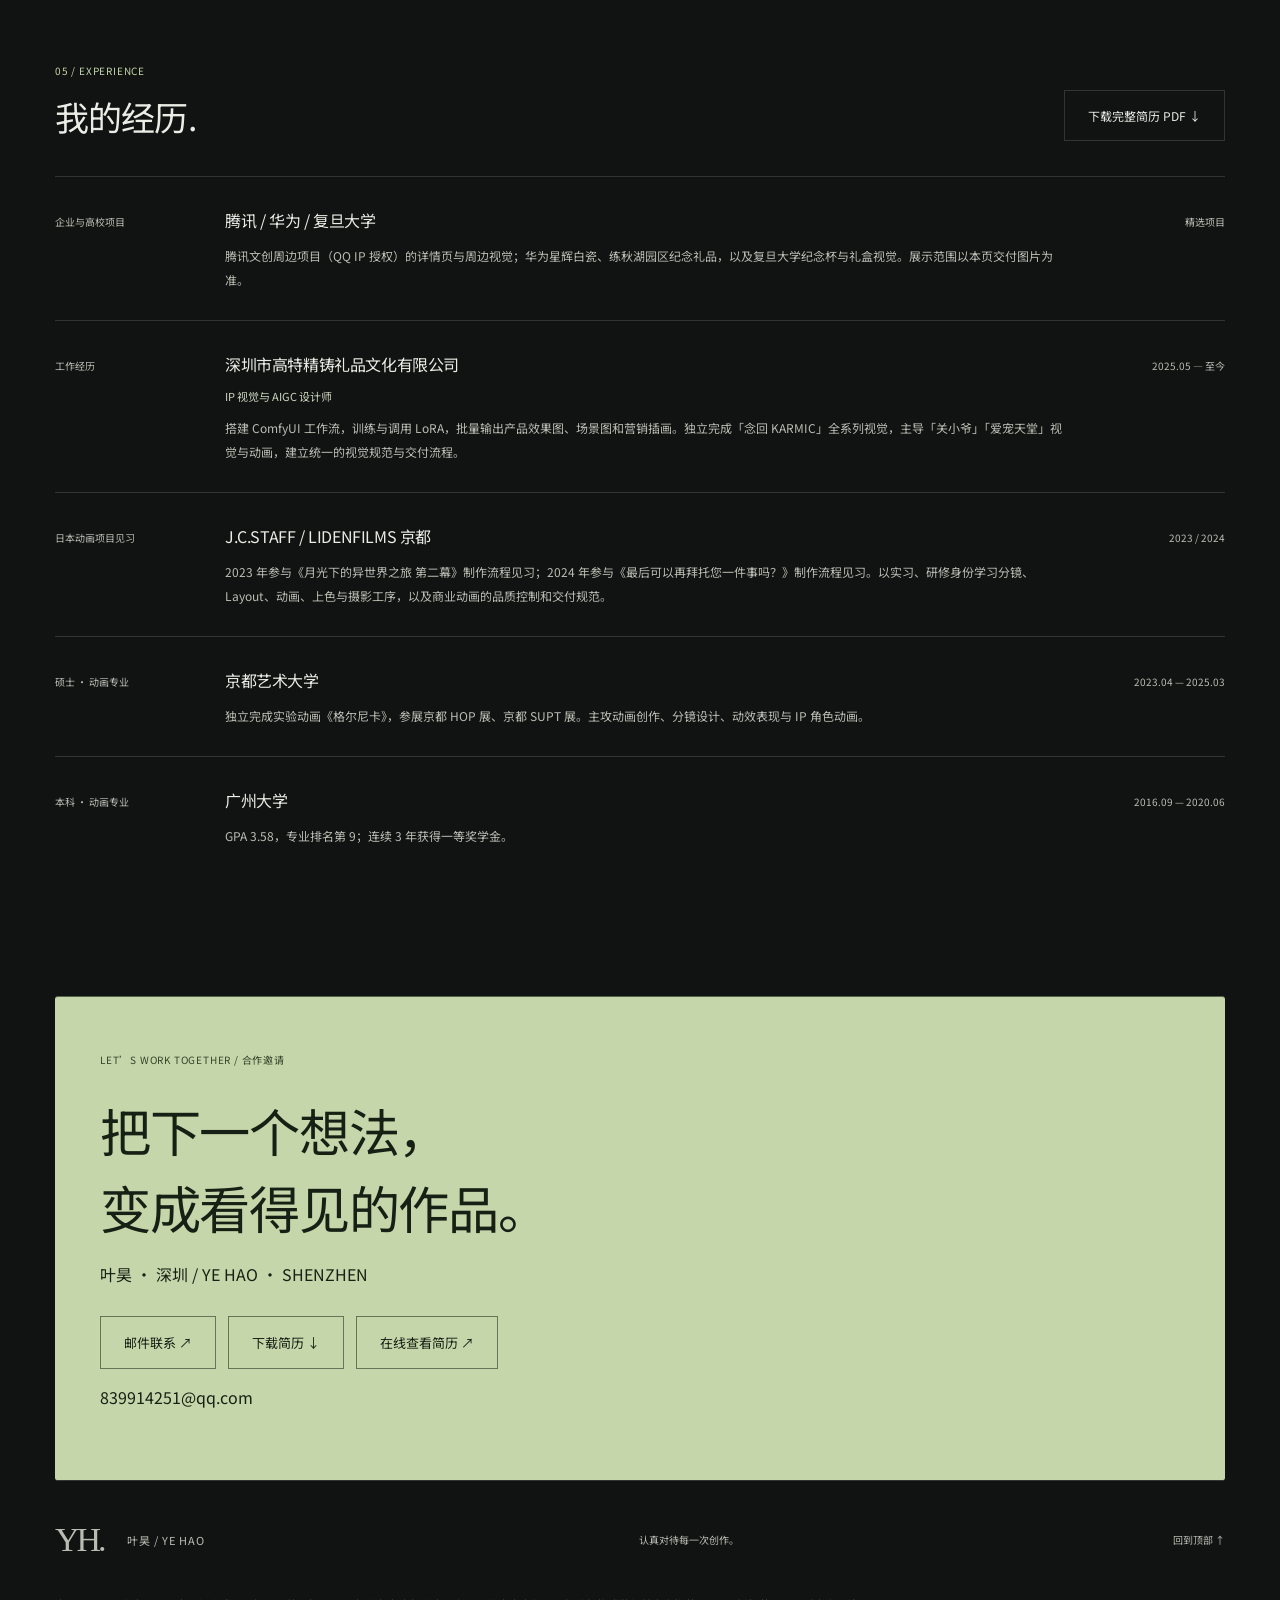
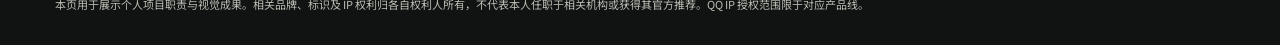
==== commit ab8cbfba: "Add files via upload" ====
--- a/index.html
+++ b/index.html
@@ -1,13 +1,26 @@
-<!doctype html>
-<html lang="zh-CN">
-<head><meta charset="UTF-8"><meta name="viewport" content="width=device-width,initial-scale=1"><meta name="description" content="叶昊｜商业视觉设计师，文创产品与 IP 方向，擅长 AIGC 与动态内容。"><title>叶昊 · 商业视觉作品集</title><link rel="stylesheet" href="style.css"><meta property="og:title" content="叶昊 · 商业视觉作品集"><meta property="og:description" content="文创产品与 IP 方向 · AIGC 工作流 · 深圳"><meta property="og:image" content="https://shuxia98.github.io/resume3/assets/og-cover.jpg"><meta property="og:url" content="https://shuxia98.github.io/resume3/?view=commercial"><meta property="og:type" content="website"><meta name="twitter:card" content="summary_large_image"><meta name="twitter:title" content="叶昊 · 商业视觉作品集"><meta name="twitter:image" content="https://shuxia98.github.io/resume3/assets/og-cover.jpg"><link rel="icon" href="assets/favicon.png"></head>
-<body data-direction="commercial">
+<!doctype html> 
-<header><a href="#home" class="logo" aria-label="回到首页"><span class="mark">YH.</span>叶昊 / YE HAO</a><a class="mobile-resume" href="docs/ye-hao-resume.pdf" download="叶昊_简历.pdf">简历 ↓</a><nav aria-label="主导航"><a href="#work">精选案例</a><a href="#workflow">创作方法</a><a href="#about">关于我</a><a href="#resume">简历</a></nav><a class="nav-contact" href="#contact">联系我 <span>↗</span></a></header>
-<main>
-<section id="home" class="hero"><div class="hero-main"><div class="edition">PORTFOLIO / 2026 <span>SHENZHEN, CN</span></div><p class="eyebrow">COMMERCIAL VISUAL · CULTURAL PRODUCTS · IP</p><p class="hello">叶昊 <span>YE HAO</span></p><h1>让产品被看见，<br><span class="serif">让设计有完整表达。</span></h1><p class="intro">商业视觉设计师 · 文创产品与 IP 方向。<br>以产品展示与电商内容为主线，结合 AIGC 和动态表达。</p><div class="actions"><a class="button dark" href="#work">探索精选作品 ↗</a><a class="text-link" href="docs/ye-hao-resume.pdf" download="叶昊_简历.pdf">下载简历 ↓</a></div></div><aside class="hero-art"><div class="art-frame primary"><img src="assets/fudan-set.webp" alt="产品与礼盒精选作品" fetchpriority="high" decoding="async"></div><div class="art-frame secondary"><img src="assets/IM100.webp" alt="关小爷角色视觉" decoding="async" fetchpriority="high"></div><span class="art-index">SELECTED<br>VISUAL STUDIES<br>— 2026</span></aside><div class="hero-foot"><span>作品方向</span><nav class="directions" aria-label="作品集方向"><a href="?view=commercial" aria-current="page">商业视觉</a><a href="?view=animation">角色动画</a><a href="?view=brand">品牌产品</a><a href="?view=marketing">营销内容</a></nav><span class="scroll-note">SCROLL TO EXPLORE ↓</span></div></section><section class="numbers" aria-label="内容成果"><div><strong class="serif">20万+</strong><p>金刚 Vajra · 单条视频播放</p></div><div><strong class="serif">5万+</strong><p>四账号累计点赞</p></div><div><strong class="serif">90+</strong><p>四账号累计内容</p></div><div><strong class="serif">2.3万+</strong><p>爱宠天堂累计点赞</p></div></section><div class="client-strip"><span>企业与高校项目</span><b>腾讯</b><i>QQ IP 授权</i><b>华为</b><b>复旦大学</b></div><section id="work" class="work"><div class="section-head"><div><p class="eyebrow">01 / SELECTED CASES</p><h2>从产品展示，到企业礼赠。</h2></div><a href="docs/ye-hao-portfolio-2026.pdf" target="_blank" rel="noopener" class="text-link">完整作品集 PDF ↗</a></div><p class="curation-note">从场景主图、详情页到礼赠视觉，围绕具体产品组织设计。</p><div class="featured-cases"><article class="case-study"><button class="case-image" data-project="0" aria-label="查看小药师 · 把松弛感带进日常完整图片" aria-haspopup="dialog"><div class="cover-stage healing"><div class="cover-top"><span>HEALING / CALM / COMFORT</span><span>小药师</span></div><div class="ad-triptych"><div class="ad-tile"><img src="assets/healing-scenes.webp" style="--panel:0" alt="小药师完整场景主图 1" loading="lazy" decoding="async"></div><div class="ad-tile"><img src="assets/healing-scenes.webp" style="--panel:1" alt="小药师完整场景主图 2" loading="lazy" decoding="async"></div><div class="ad-tile"><img src="assets/healing-scenes.webp" style="--panel:4" alt="小药师完整场景主图 5" loading="lazy" decoding="async"></div></div><div class="cover-bottom"><span>PRODUCT VISUAL SYSTEM</span><span>01—05 / SCENES</span></div></div><span class="case-open">查看完整作品 ↗</span></button><div class="case-copy"><p class="eyebrow">CASE 01 / 产品视觉 / 场景主图 / 电商详情</p><span class="result-badge">5 组场景主图 · 完整详情页</span><h3>小药师 · 把松弛感带进日常</h3><p class="case-intro">围绕蓝色毛绒角色，以鲜明色彩、生活场景与中英文字排，形成完整的产品展示。</p><dl><div><dt>项目目标</dt><dd>把毛绒角色的治愈感，转化为清晰、鲜明的日常产品展示。</dd></div><div><dt>我的职责</dt><dd>本页展示产品主图、场景视觉与详情页的设计表达。</dd></div><div><dt>关键设计</dt><dd>以蓝黄对比建立识别，将桌面、背包与户外场景串联为统一视觉。</dd></div><div><dt>交付内容</dt><dd>五组场景主图、完整电商详情页。</dd></div></dl><div class="pdp-system"><div class="pdp-palette"><p class="pdp-label">COLOR SYSTEM / 配色分析</p><div class="swatch"><span style="background:#124F8E"></span><b>#124F8E</b><i>角色蓝</i></div><div class="swatch"><span style="background:#EEEB3F"></span><b>#EEEB3F</b><i>强调黄</i></div><div class="swatch"><span style="background:#70C4C7"></span><b>#70C4C7</b><i>场景底色</i></div></div><div class="pdp-structure"><p class="pdp-label">PAGE STRUCTURE / 信息层级</p><ol><li><b>01 产品特点</b><span>以治愈、舒缓、松弛作为主信息，建立角色印象。</span></li><li><b>02 产品细节</b><span>材质、刺绣、莲花与挂扣细节，回应产品质感。</span></li><li><b>03 场景与信息</b><span>桌面、背包与户外场景，展示产品进入日常的方式。</span></li></ol></div></div><details class="palette-experiment"><summary>配色对照练习 · 同一结构，不同调性</summary><p>原方案用蓝、黄与青色传达鲜明活力；以下马卡龙色卡探索更柔和的生活用品语气，沿用「特点 → 细节 → 信息」结构。此处仅为配色练习，并非已交付方案。</p><div class="palette-row"><span style="background:#C3C5F3">#C3C5F3</span><span style="background:#FFB3C2">#FFB3C2</span><span style="background:#AAE1F9">#AAE1F9</span></div></details></div></article><article class="case-study"><button class="case-image" data-project="1" aria-label="查看转心杯 · 把好运握在手里完整图片" aria-haspopup="dialog"><div class="cover-stage fortune"><div class="cover-top"><span>PRODUCT STORY / DETAIL PAGE</span><span>转心杯</span></div><div class="detail-mockups"><div class="detail-poster"><img src="assets/fortune-cup.webp" alt="转心杯详情页首屏与产品介绍" loading="lazy" decoding="async"></div><div class="detail-poster second"><img src="assets/fortune-cup.webp" alt="转心杯详情页延展节选" loading="lazy" decoding="async"></div></div><div class="cover-bottom"><span>从卖点到完整购买信息</span><span>ECOMMERCE</span></div></div><span class="case-open">查看完整作品 ↗</span></button><div class="case-copy"><p class="eyebrow">CASE 02 / 腾讯项目 · QQ IP 授权 / 电商详情页</p><span class="result-badge">QQ IP 授权项目</span><h3>转心杯 · 把好运握在手里</h3><p class="case-intro">以暖色与金色为主调，将产品外观、旋转玩法、工艺细节和礼赠场景组织成完整的阅读路径。</p><dl><div><dt>客户 / 授权</dt><dd>腾讯文创周边项目，QQ IP 授权范围限于该产品线。</dd></div><div><dt>项目目标</dt><dd>围绕旋转玩法与礼赠场景，组织完整的产品阅读路径。</dd></div><div><dt>我的职责</dt><dd>本页展示电商详情页的视觉编排与信息呈现。</dd></div><div><dt>关键设计</dt><dd>用暖色、金色与统一版式，连接玩法、工艺、使用方式及规格信息。</dd></div><div><dt>交付内容</dt><dd>覆盖产品介绍、细节、场景、规格与养护信息的长详情页。</dd></div></dl><div class="pdp-system"><div class="pdp-palette"><p class="pdp-label">COLOR SYSTEM / 配色分析</p><div class="swatch"><span style="background:#824936"></span><b>#824936</b><i>标题与内容</i></div><div class="swatch"><span style="background:#F1C75D"></span><b>#F1C75D</b><i>产品暖金</i></div><div class="swatch"><span style="background:#FFF7EA"></span><b>#FFF7EA</b><i>页面底色</i></div></div><div class="pdp-structure"><p class="pdp-label">PAGE STRUCTURE / 信息层级</p><ol><li><b>01 产品特点</b><span>首屏产品、旋转玩法与五种图案，先建立产品识别。</span></li><li><b>02 产品细节</b><span>釉面、杯口、杯底与礼盒细节，解释工艺与礼赠价值。</span></li><li><b>03 产品信息</b><span>规格尺寸、场景展示与使用养护，补齐购买前的信息。</span></li></ol></div></div></div></article><article class="case-study"><button class="case-image" data-project="2" aria-label="查看复旦马克杯 · 光影中的纪念感完整图片" aria-haspopup="dialog"><div class="cover-stage fudan"><div class="cover-top"><span>GIFTING / PRODUCT VISUAL</span><span>复旦马克杯</span></div><div class="paired-images"><img src="assets/fudan-cup.webp" alt="完整单品画面" loading="lazy" decoding="async"><img src="assets/fudan-set.webp" alt="完整礼盒画面" loading="lazy" decoding="async"></div><div class="cover-bottom"><span>单品 / 礼盒 / 场景</span><span>VISUAL PAIR</span></div></div><span class="case-open">查看完整作品 ↗</span></button><div class="case-copy"><p class="eyebrow">CASE 03 / 复旦大学 · 校方定制 / 产品视觉</p><span class="result-badge">高校纪念礼品定制</span><h3>复旦马克杯 · 光影中的纪念感</h3><p class="case-intro">深蓝背景、玉兰与暖色光影，衬托黑色杯身、金属徽章和纪念礼盒。</p><dl><div><dt>客户 / 项目</dt><dd>复旦大学纪念礼品定制；本页展示产品与礼盒场景视觉。</dd></div><div><dt>项目目标</dt><dd>呈现纪念杯与礼盒的质感，建立一致的礼赠视觉氛围。</dd></div><div><dt>我的职责</dt><dd>本页展示单品与礼盒组合的场景视觉。</dd></div><div><dt>关键设计</dt><dd>深蓝背景与暖光形成对比，以玉兰和材质细节强化纪念感。</dd></div><div><dt>交付内容</dt><dd>单品场景图、产品与礼盒组合场景图。</dd></div></dl></div></article><article class="case-study gift-case"><button class="case-image" data-project="8" aria-haspopup="dialog" aria-label="查看企业纪念礼品合集"><div class="cover-stage gift-cover"><div class="cover-top"><span>CORPORATE / GIFT COLLECTION</span><span>企业纪念礼品</span></div><div class="triple-images"><img src="assets/huawei-gift.webp" alt="华为 · 星辉白瓷纪念杯与礼盒" loading="lazy" decoding="async"><img src="assets/fudan-wide.webp" alt="复旦 · 黑陶宽腹纪念杯" loading="lazy" decoding="async"><img src="assets/orchid-tea.webp" alt="白瓷金兰 · 朱红相托" loading="lazy" decoding="async"></div></div><span class="case-open">查看 5 张完整作品 ↗</span></button><div class="case-copy"><p class="eyebrow">CASE 04 / 华为 · 复旦大学 / CORPORATE GIFTS</p><span class="result-badge">企业与高校定制项目</span><h3>企业纪念礼品 · 从符号到器物</h3><dl><div><dt>项目目标</dt><dd>为企业与高校纪念场景，建立成套的产品与礼盒视觉。</dd></div><div><dt>我的职责</dt><dd>视觉概念、产品效果图、礼盒视觉及印刷交付。</dd></div><div><dt>关键设计</dt><dd>将机构符号、园区意象与器物材质结合，保持单品与礼盒的一致表达。</dd></div><div><dt>交付内容</dt><dd>本页呈现单品效果、礼盒组合及场景展示图。</dd></div></dl></div></article></div></section><section id="more-work" class="more-work"><details><summary><span><small>02 / MORE PROJECTS</small><strong>更多项目 · IP 与动态表达</strong></span><span class="more-hint">展开 4 个项目 ＋</span></summary><p class="muted">以角色内容与动画背景，补充商业视觉的表达维度。</p><div class="projects"><button class="project normalized-project " data-project="5" data-category="ip" aria-haspopup="dialog"><div class="cover-stage guan"><div class="cover-top"><span>CULTURE / CHARACTER / EXPRESSION</span><span>关小爷</span></div><div class="ip-trio"><img src="assets/IM100.webp" alt="关小爷完整角色视觉" loading="lazy" decoding="async"><img src="assets/IM101.webp" alt="关小爷完整角色视觉" loading="lazy" decoding="async"><img src="assets/IM103.webp" alt="关小爷完整角色视觉" loading="lazy" decoding="async"></div><div class="cover-bottom"><span>文化 IP 的多场景延展</span><span>CHARACTER SYSTEM</span></div></div><div class="project-meta"><div><span class="tag">文旅 IP / 角色视觉 / 表情设计</span><h3>关小爷 · 传统文化的角色表达</h3><p class="project-summary">成都武侯祠衍生 IP 的角色视觉，以「福」「运」为主题延展传播内容。</p></div><span class="arrow">↗</span></div></button><button class="project normalized-project " data-project="6" data-category="ip" aria-haspopup="dialog"><div class="cover-stage pet"><div class="cover-top"><span>PET IP / STORYTELLING</span><span>爱宠天堂</span></div><img class="pet-art" src="assets/IM106.webp" alt="爱宠天堂角色与情境完整画面" loading="lazy" decoding="async"><div class="cover-bottom"><span>情感 / 角色 / 内容</span><span>PET STORIES</span></div></div><div class="project-meta"><div><span class="tag">宠物 IP / 插画 / 角色视觉</span><h3>爱宠天堂 · 可爱的情感连接</h3><p class="project-summary">围绕宠物情感与「宠灵」角色，探索可爱、趣味与叙事性的视觉表达。</p></div><span class="arrow">↗</span></div></button><button class="project normalized-project " data-project="3" data-category="brand" aria-haspopup="dialog"><div class="cover-stage series"><div class="cover-top"><span>KARMIC / PRODUCT COLLECTION</span><span>系列产品视觉</span></div><div class="collection-grid"><img src="assets/IM61.webp" alt="KARMIC 系列产品场景" loading="lazy" decoding="async"><img src="assets/IM62.webp" alt="KARMIC 系列产品场景" loading="lazy" decoding="async"><img src="assets/IM66.webp" alt="KARMIC 系列产品场景" loading="lazy" decoding="async"><img src="assets/IM69.webp" alt="KARMIC 系列产品场景" loading="lazy" decoding="async"></div><div class="cover-bottom"><span>系列化表达 / 商业应用</span><span>COLLECTION</span></div></div><div class="project-meta"><div><span class="tag">系列视觉 / 产品场景 / 电商应用</span><h3>念回 KARMIC · 系列产品视觉</h3><p class="project-summary">独立完成念回 KARMIC 全系列产品视觉，覆盖宣传图、场景效果图与电商展示。</p></div><span class="arrow">↗</span></div></button><button class="project normalized-project " data-project="7" data-category="ip" aria-haspopup="dialog"><div class="cover-stage film"><div class="cover-top"><span>ANIMATION / ART DIRECTION</span><span>椿萱</span></div><div class="film-grid"><img src="assets/IM114.webp" alt="椿萱场景画面" loading="lazy" decoding="async"><img src="assets/IM113.webp" alt="椿萱角色设定" loading="lazy" decoding="async"></div><div class="cover-bottom"><span>角色设定与场景叙事</span><span>VISUAL DEVELOPMENT</span></div></div><div class="project-meta"><div><span class="tag">二维动画 / 角色设定 / 场景设计</span><h3>《椿萱》 · 角色与场景的叙事</h3><p class="project-summary">获第十届国际大学生微电影盛典动画组一等奖。这里呈现角色设定与场景视觉。</p></div><span class="arrow">↗</span></div></button></div></details></section><section id="workflow" class="workflow-section"><div class="section-head"><div><p class="eyebrow">03 / METHODS & EXPLORATIONS</p><h2>让方法，可以复用。</h2></div><a class="text-link" href="files/comfyui-kit.zip" download>下载 ComfyUI JSON 套件 ↓</a></div><div class="workflow-intro"><p>从商品图到场景视觉，<br>把生成与产品保真分开处理。</p><div><p class="muted">基于此前的 FLUX 浅色桌面场景工作流，延展浅色与深色两种视觉方向。核心思路是生成背景，再使用前景遮罩合成商品，减少主体被重绘的问题。</p><span class="status-chip">真实 JSON 结构 · 视觉预演单独标注</span></div></div><div class="flow-map" aria-label="根据真实 JSON 梳理的结构示意"><div><span>01</span><h3>输入与分离</h3><p>LoadImage → ImageScale<br>BiRefNet → 前景遮罩</p></div><b>→</b><div><span>02</span><h3>背景生成</h3><p>FLUX schnell + 双 CLIP<br>KSampler → VAEDecode</p></div><b>→</b><div><span>03</span><h3>合成与交付</h3><p>ImageCompositeMasked<br>SaveImage → 后期融合</p></div></div><figure class="workflow-shot"><a href="assets/comfyui-workflow.svg" target="_blank" rel="noopener"><img src="assets/comfyui-workflow.svg" alt="按真实 JSON 绘制的 16 个节点与连接关系" loading="lazy" decoding="async"></a><figcaption><strong>工作流节点全貌 · JSON 结构可视化</strong><p>16 个节点 / 16 条连接 · 点击放大。依据实际 JSON 绘制，并非 ComfyUI 运行截图。</p><p>生成背景与商品本体分开处理，通过遮罩合成保留主体像素；阴影与边缘仍需后期检查。</p></figcaption></figure><div class="sample-grid"><figure><a href="assets/workflow-input.webp" target="_blank" rel="noopener"><img src="assets/workflow-input.webp" alt="输入视觉参考" loading="lazy" decoding="async"></a><figcaption><span>01</span><div><strong>输入视觉参考</strong><small>统一产品 / 白底视图</small></div></figcaption></figure><figure><a href="assets/workflow-light.webp" target="_blank" rel="noopener"><img src="assets/workflow-light.webp" alt="浅色场景预演" loading="lazy" decoding="async"></a><figcaption><span>02</span><div><strong>浅色场景预演</strong><small>石材 / 自然光 / 低饱和</small></div></figcaption></figure><figure><a href="assets/workflow-dark.webp" target="_blank" rel="noopener"><img src="assets/workflow-dark.webp" alt="深色场景预演" loading="lazy" decoding="async"></a><figcaption><span>03</span><div><strong>深色场景预演</strong><small>墨绿 / 暖光 / 材质层次</small></div></figcaption></figure></div><p class="workflow-note">样图由 ImageGen 依据此流程的视觉目标制作，不是上述 JSON 的实际运行输出。JSON 已完成静态检查，尚未本机执行；原流程不自动补齐接触阴影，正式出图需后期融合与一致性检查。</p><details class="workflow-spec"><summary>查看实现细节与验证范围</summary><p>1536 × 1024 背景；商品图等比缩放至 640 px 宽，合成坐标 x=448、y=400；固定种子 20261008，4 步，CFG 1，Euler / Simple。包内包含原始 UI JSON、两份 KARMIC 场景适配 JSON 和输入参考图。需安装对应模型与 BiRefNet 节点。已检查节点引用、画布范围与配置文件可读性。</p></details></section><div class="concept-study"><details><summary>概念探索 · KARMIC VI 与礼盒延展 <span>＋</span></summary><p class="muted">将一致的色彩、纹样与材质语言用于品牌触点。以下为 AI 辅助概念探索，独立于前面的商业项目展示。</p><div class="concept-card"><button class="project normalized-project " data-project="4" data-category="brand" aria-haspopup="dialog"><div class="cover-stage packaging"><img class="whole-cover" src="assets/karmic-family.webp" alt="KARMIC VI 与礼盒概念家族" loading="lazy" decoding="async"><span class="concept-label">AI 辅助概念设计</span></div><div class="project-meta"><div><span class="tag">VI / 包装概念 / AI 辅助设计</span><h3>KARMIC · VI 与礼盒概念延展</h3><p class="project-summary">以同心圆、山水纹样与纸张材质为线索，探索从视觉识别到礼盒体验的一致表达。</p></div><span class="arrow">↗</span></div></button></div></details></div><section id="about" class="about"><div><p class="eyebrow">04 / ABOUT ME</p><h2>作品背后，<br>是怎样的我？</h2></div><div class="about-body"><p class="about-lead">商业视觉为主线，<br>角色与动态带来更多表达。</p><p class="muted">我是叶昊，现居深圳，目前从事 IP 视觉与 AIGC 设计。围绕文创产品，制作场景视觉、电商详情页与系列宣传内容；同时结合角色设计、动画和后期制作，延展品牌的内容表达。京都艺术大学动画硕士背景，让我在商业视觉之外，也关注画面的情绪与叙事。</p><p class="deliverables">可独立交付：电商详情页 / Amazon listing 视觉 / 产品效果图 / 包装与礼盒视觉 / 短视频与动效 / IP 角色设定。</p><div class="skills"><span>ComfyUI / Stable Diffusion</span><span>LoRA / Midjourney</span><span>Photoshop / Illustrator</span><span>After Effects / MG 动画</span><span>Premiere / DaVinci Resolve</span><span>详情页 / Amazon listing</span><span>日语 N2</span></div></div></section>
-<section id="resume" class="resume"><div class="section-head"><div><p class="eyebrow">05 / EXPERIENCE</p><h2>我的经历<span class="accent">.</span></h2></div><a href="docs/ye-hao-resume.pdf" download="叶昊_简历.pdf" class="button outline">下载完整简历 PDF ↓</a></div><div class="timeline"><article><div class="timeline-type">企业与高校项目</div><div><h3>腾讯 / 华为 / 复旦大学</h3><p>腾讯文创周边项目（QQ IP 授权）的详情页与周边视觉；华为星辉白瓷、练秋湖园区纪念礼品，以及复旦大学纪念杯与礼盒视觉。展示范围以本页交付图片为准。</p></div><span class="date">精选项目</span></article><article><div class="timeline-type">工作经历</div><div><h3>深圳市高特精铸礼品文化有限公司</h3><strong class="role">IP 视觉与 AIGC 设计师</strong><p>搭建 ComfyUI 工作流，训练与调用 LoRA，批量输出产品效果图、场景图和营销插画。独立完成「念回 KARMIC」全系列视觉，主导「关小爷」「爱宠天堂」视觉与动画，建立统一的视觉规范与交付流程。</p></div><span class="date">2025.05 — 至今</span></article><article><div class="timeline-type">日本动画项目见习</div><div><h3>J.C.STAFF / LIDENFILMS 京都</h3><p>2023 年参与《月光下的异世界之旅 第二幕》制作流程见习；2024 年参与《最后可以再拜托您一件事吗？》制作流程见习。以实习、研修身份学习分镜、Layout、动画、上色与摄影工序，以及商业动画的品质控制和交付规范。</p></div><span class="date">2023 / 2024</span></article><article><div class="timeline-type">硕士 · 动画专业</div><div><h3>京都艺术大学</h3><p>独立完成实验动画《格尔尼卡》，参展京都 HOP 展、京都 SUPT 展。主攻动画创作、分镜设计、动效表现与 IP 角色动画。</p></div><span class="date">2023.04 — 2025.03</span></article><article><div class="timeline-type">本科 · 动画专业</div><div><h3>广州大学</h3><p>GPA 3.58，专业排名第 9；连续 3 年获得一等奖学金。</p></div><span class="date">2016.09 — 2020.06</span></article></div></section>
-<section id="contact" class="contact contact-cta"><p class="eyebrow">LET’S WORK TOGETHER / 合作邀请</p><h2>把下一个想法，<br>变成看得见的作品。</h2><p>叶昊 · 深圳 / YE HAO · SHENZHEN</p><div class="contact-actions"><a class="button" href="mailto:839914251@qq.com">邮件联系 ↗</a><a class="button" href="docs/ye-hao-resume.pdf" download="叶昊_简历.pdf">下载简历 ↓</a><a class="button" href="docs/ye-hao-resume.pdf" target="_blank" rel="noopener">在线查看简历 ↗</a></div><p class="contact-email">839914251@qq.com</p></section>
-</main><footer><a href="#home" class="logo"><span class="mark">YH.</span>叶昊 / YE HAO</a><span>认真对待每一次创作。</span><a href="#home">回到顶部 ↑</a></footer><p class="legal-note">本页用于展示个人项目职责与视觉成果。相关品牌、标识及 IP 权利归各自权利人所有，不代表本人任职于相关机构或获得其官方推荐。QQ IP 授权范围限于对应产品线。</p>
-<dialog id="project-dialog" aria-labelledby="dialog-title"><div class="dialog-top"><span>YE HAO / SELECTED WORK</span><button class="close" aria-label="关闭项目详情">×</button></div><div class="dialog-body"><p class="eyebrow" id="dialog-tag"></p><h2 id="dialog-title"></h2><p class="muted" id="dialog-intro"></p><div class="detail-grid"></div><div id="project-gallery"></div><button class="button dark close-bottom">返回作品集</button></div></dialog>
-<script src="script.js" defer></script><script src="router.js" defer></script></body></html>
+<html lang="zh-CN">+
+<head><meta charset="UTF-8"><meta name="viewport" content="width=device-width,initial-scale=1"><meta name="description" content="叶昊｜商业视觉设计师，文创产品与 IP 方向，擅长 AIGC 与动态内容。"><title>叶昊 · 商业视觉作品集</title><link rel="stylesheet" href="style.css"><meta property="og:title" content="叶昊 · 商业视觉作品集"><meta property="og:description" content="文创产品与 IP 方向 · AIGC 工作流 · 深圳"><meta property="og:image" content="https://shuxia98.github.io/resume3/assets/og-cover.jpg"><meta property="og:url" content="https://shuxia98.github.io/resume3/?view=commercial"><meta property="og:type" content="website"><meta name="twitter:card" content="summary_large_image"><meta name="twitter:title" content="叶昊 · 商业视觉作品集"><meta name="twitter:image" content="https://shuxia98.github.io/resume3/assets/og-cover.jpg"><link rel="icon" href="assets/favicon.png"></head>+
+<body data-direction="commercial">+
++
+<header><a href="#home" class="logo" aria-label="回到首页"><span class="mark">YH.</span>叶昊 / YE HAO</a><a class="mobile-resume" href="docs/ye-hao-resume.pdf" download="叶昊_简历.pdf">简历 ↓</a><nav aria-label="主导航"><a href="#work">精选案例</a><a href="#workflow">创作方法</a><a href="#about">关于我</a><a href="#resume">简历</a></nav><a class="nav-contact" href="#contact">联系我 <span>↗</span></a></header>+
+<main>+
+<section id="home" class="hero"><div class="hero-main"><div class="edition">PORTFOLIO / 2026 <span>SHENZHEN, CN</span></div><p class="eyebrow">COMMERCIAL VISUAL · CULTURAL PRODUCTS · IP</p><p class="hello">叶昊 <span>YE HAO</span></p><h1>让产品被看见，<br><span class="serif">让设计有完整表达。</span></h1><p class="intro">商业视觉设计师 · 文创产品与 IP 方向。<br>以产品展示与电商内容为主线，结合 AIGC 和动态表达。</p><div class="actions"><a class="button dark" href="#work">探索精选作品 ↗</a><a class="text-link" href="docs/ye-hao-resume.pdf" download="叶昊_简历.pdf">下载简历 ↓</a></div></div><aside class="hero-art" aria-label="复旦纪念杯 · 礼赠场景"><div class="hero-cover"><img src="assets/hero-commercial.webp" alt="复旦纪念杯 · 礼赠场景" fetchpriority="high" decoding="async" width="1200" height="1500"></div><div class="hero-caption"><span>商业视觉 / COMMERCIAL VISUAL</span><span>复旦纪念杯 · 礼赠场景</span></div></aside><div class="hero-foot"><span>作品方向</span><nav class="directions" aria-label="作品集方向"><a href="?view=commercial" aria-current="page">商业视觉</a><a href="?view=animation">角色动画</a><a href="?view=brand">品牌产品</a><a href="?view=marketing">营销内容</a></nav><span class="scroll-note">SCROLL TO EXPLORE ↓</span></div></section><section class="numbers" aria-label="内容成果"><div><strong class="serif">20万+</strong><p>金刚 Vajra · 单条视频播放</p></div><div><strong class="serif">5万+</strong><p>四账号累计点赞</p></div><div><strong class="serif">90+</strong><p>四账号累计内容</p></div><div><strong class="serif">2.3万+</strong><p>爱宠天堂累计点赞</p></div></section><div class="client-strip"><span>企业与高校项目</span><b>腾讯</b><i>QQ IP 授权</i><b>华为</b><b>复旦大学</b></div><section id="work" class="work"><div class="section-head"><div><p class="eyebrow">01 / SELECTED CASES</p><h2>从产品展示，到企业礼赠。</h2></div><a href="docs/ye-hao-portfolio-2026.pdf" target="_blank" rel="noopener" class="text-link">完整作品集 PDF ↗</a></div><p class="curation-note">从场景主图、详情页到礼赠视觉，围绕具体产品组织设计。</p><div class="featured-cases"><article class="case-study"><button class="case-image" data-project="0" aria-label="查看小药师 · 把松弛感带进日常完整图片" aria-haspopup="dialog"><div class="cover-stage healing"><div class="cover-top"><span>HEALING / CALM / COMFORT</span><span>小药师</span></div><div class="ad-triptych"><div class="ad-tile"><img src="assets/healing-scenes.webp" style="--panel:0" alt="小药师完整场景主图 1" loading="lazy" decoding="async"></div><div class="ad-tile"><img src="assets/healing-scenes.webp" style="--panel:1" alt="小药师完整场景主图 2" loading="lazy" decoding="async"></div><div class="ad-tile"><img src="assets/healing-scenes.webp" style="--panel:4" alt="小药师完整场景主图 5" loading="lazy" decoding="async"></div></div><div class="cover-bottom"><span>PRODUCT VISUAL SYSTEM</span><span>01—05 / SCENES</span></div></div><span class="case-open">查看完整作品 ↗</span></button><div class="case-copy"><p class="eyebrow">CASE 01 / 产品视觉 / 场景主图 / 电商详情</p><span class="result-badge">5 组场景主图 · 完整详情页</span><h3>小药师 · 把松弛感带进日常</h3><p class="case-intro">围绕蓝色毛绒角色，以鲜明色彩、生活场景与中英文字排，形成完整的产品展示。</p><dl><div><dt>项目目标</dt><dd>把毛绒角色的治愈感，转化为清晰、鲜明的日常产品展示。</dd></div><div><dt>我的职责</dt><dd>本页展示产品主图、场景视觉与详情页的设计表达。</dd></div><div><dt>关键设计</dt><dd>以蓝黄对比建立识别，将桌面、背包与户外场景串联为统一视觉。</dd></div><div><dt>交付内容</dt><dd>五组场景主图、完整电商详情页。</dd></div></dl><div class="pdp-system"><div class="pdp-palette"><p class="pdp-label">COLOR SYSTEM / 配色分析</p><div class="swatch"><span style="background:#124F8E"></span><b>#124F8E</b><i>角色蓝</i></div><div class="swatch"><span style="background:#EEEB3F"></span><b>#EEEB3F</b><i>强调黄</i></div><div class="swatch"><span style="background:#70C4C7"></span><b>#70C4C7</b><i>场景底色</i></div></div><div class="pdp-structure"><p class="pdp-label">PAGE STRUCTURE / 信息层级</p><ol><li><b>01 产品特点</b><span>以治愈、舒缓、松弛作为主信息，建立角色印象。</span></li><li><b>02 产品细节</b><span>材质、刺绣、莲花与挂扣细节，回应产品质感。</span></li><li><b>03 场景与信息</b><span>桌面、背包与户外场景，展示产品进入日常的方式。</span></li></ol></div></div><details class="palette-experiment"><summary>配色对照练习 · 同一结构，不同调性</summary><p>原方案用蓝、黄与青色传达鲜明活力；以下马卡龙色卡探索更柔和的生活用品语气，沿用「特点 → 细节 → 信息」结构。此处仅为配色练习，并非已交付方案。</p><div class="palette-row"><span style="background:#C3C5F3">#C3C5F3</span><span style="background:#FFB3C2">#FFB3C2</span><span style="background:#AAE1F9">#AAE1F9</span></div></details></div></article><article class="case-study"><button class="case-image" data-project="1" aria-label="查看转心杯 · 把好运握在手里完整图片" aria-haspopup="dialog"><div class="cover-stage fortune"><div class="cover-top"><span>PRODUCT STORY / DETAIL PAGE</span><span>转心杯</span></div><div class="detail-mockups"><div class="detail-poster"><img src="assets/fortune-cup.webp" alt="转心杯详情页首屏与产品介绍" loading="lazy" decoding="async"></div><div class="detail-poster second"><img src="assets/fortune-cup.webp" alt="转心杯详情页延展节选" loading="lazy" decoding="async"></div></div><div class="cover-bottom"><span>从卖点到完整购买信息</span><span>ECOMMERCE</span></div></div><span class="case-open">查看完整作品 ↗</span></button><div class="case-copy"><p class="eyebrow">CASE 02 / 腾讯项目 · QQ IP 授权 / 电商详情页</p><span class="result-badge">QQ IP 授权项目</span><h3>转心杯 · 把好运握在手里</h3><p class="case-intro">以暖色与金色为主调，将产品外观、旋转玩法、工艺细节和礼赠场景组织成完整的阅读路径。</p><dl><div><dt>客户 / 授权</dt><dd>腾讯文创周边项目，QQ IP 授权范围限于该产品线。</dd></div><div><dt>项目目标</dt><dd>围绕旋转玩法与礼赠场景，组织完整的产品阅读路径。</dd></div><div><dt>我的职责</dt><dd>本页展示电商详情页的视觉编排与信息呈现。</dd></div><div><dt>关键设计</dt><dd>用暖色、金色与统一版式，连接玩法、工艺、使用方式及规格信息。</dd></div><div><dt>交付内容</dt><dd>覆盖产品介绍、细节、场景、规格与养护信息的长详情页。</dd></div></dl><div class="pdp-system"><div class="pdp-palette"><p class="pdp-label">COLOR SYSTEM / 配色分析</p><div class="swatch"><span style="background:#824936"></span><b>#824936</b><i>标题与内容</i></div><div class="swatch"><span style="background:#F1C75D"></span><b>#F1C75D</b><i>产品暖金</i></div><div class="swatch"><span style="background:#FFF7EA"></span><b>#FFF7EA</b><i>页面底色</i></div></div><div class="pdp-structure"><p class="pdp-label">PAGE STRUCTURE / 信息层级</p><ol><li><b>01 产品特点</b><span>首屏产品、旋转玩法与五种图案，先建立产品识别。</span></li><li><b>02 产品细节</b><span>釉面、杯口、杯底与礼盒细节，解释工艺与礼赠价值。</span></li><li><b>03 产品信息</b><span>规格尺寸、场景展示与使用养护，补齐购买前的信息。</span></li></ol></div></div></div></article><article class="case-study"><button class="case-image" data-project="2" aria-label="查看复旦马克杯 · 光影中的纪念感完整图片" aria-haspopup="dialog"><div class="cover-stage fudan"><div class="cover-top"><span>GIFTING / PRODUCT VISUAL</span><span>复旦马克杯</span></div><div class="paired-images"><img src="assets/fudan-cup.webp" alt="完整单品画面" loading="lazy" decoding="async"><img src="assets/fudan-set.webp" alt="完整礼盒画面" loading="lazy" decoding="async"></div><div class="cover-bottom"><span>单品 / 礼盒 / 场景</span><span>VISUAL PAIR</span></div></div><span class="case-open">查看完整作品 ↗</span></button><div class="case-copy"><p class="eyebrow">CASE 03 / 复旦大学 · 校方定制 / 产品视觉</p><span class="result-badge">高校纪念礼品定制</span><h3>复旦马克杯 · 光影中的纪念感</h3><p class="case-intro">深蓝背景、玉兰与暖色光影，衬托黑色杯身、金属徽章和纪念礼盒。</p><dl><div><dt>客户 / 项目</dt><dd>复旦大学纪念礼品定制；本页展示产品与礼盒场景视觉。</dd></div><div><dt>项目目标</dt><dd>呈现纪念杯与礼盒的质感，建立一致的礼赠视觉氛围。</dd></div><div><dt>我的职责</dt><dd>本页展示单品与礼盒组合的场景视觉。</dd></div><div><dt>关键设计</dt><dd>深蓝背景与暖光形成对比，以玉兰和材质细节强化纪念感。</dd></div><div><dt>交付内容</dt><dd>单品场景图、产品与礼盒组合场景图。</dd></div></dl></div></article><article class="case-study gift-case"><button class="case-image" data-project="8" aria-haspopup="dialog" aria-label="查看企业纪念礼品合集"><div class="cover-stage gift-cover"><div class="cover-top"><span>CORPORATE / GIFT COLLECTION</span><span>企业纪念礼品</span></div><div class="triple-images"><img src="assets/huawei-gift.webp" alt="华为 · 星辉白瓷纪念杯与礼盒" loading="lazy" decoding="async"><img src="assets/fudan-wide.webp" alt="复旦 · 黑陶宽腹纪念杯" loading="lazy" decoding="async"><img src="assets/orchid-tea.webp" alt="白瓷金兰 · 朱红相托" loading="lazy" decoding="async"></div></div><span class="case-open">查看 5 张完整作品 ↗</span></button><div class="case-copy"><p class="eyebrow">CASE 04 / 华为 · 复旦大学 / CORPORATE GIFTS</p><span class="result-badge">企业与高校定制项目</span><h3>企业纪念礼品 · 从符号到器物</h3><dl><div><dt>项目目标</dt><dd>为企业与高校纪念场景，建立成套的产品与礼盒视觉。</dd></div><div><dt>我的职责</dt><dd>视觉概念、产品效果图、礼盒视觉及印刷交付。</dd></div><div><dt>关键设计</dt><dd>将机构符号、园区意象与器物材质结合，保持单品与礼盒的一致表达。</dd></div><div><dt>交付内容</dt><dd>本页呈现单品效果、礼盒组合及场景展示图。</dd></div></dl></div></article></div></section><section id="more-work" class="more-work"><details><summary><span><small>02 / MORE PROJECTS</small><strong>更多项目 · IP 与动态表达</strong></span><span class="more-hint">展开 4 个项目 ＋</span></summary><p class="muted">以角色内容与动画背景，补充商业视觉的表达维度。</p><div class="projects"><button class="project normalized-project " data-project="5" data-category="ip" aria-haspopup="dialog"><div class="cover-stage guan"><div class="cover-top"><span>CULTURE / CHARACTER / EXPRESSION</span><span>关小爷</span></div><div class="ip-trio"><img src="assets/IM100.webp" alt="关小爷完整角色视觉" loading="lazy" decoding="async"><img src="assets/IM101.webp" alt="关小爷完整角色视觉" loading="lazy" decoding="async"><img src="assets/IM103.webp" alt="关小爷完整角色视觉" loading="lazy" decoding="async"></div><div class="cover-bottom"><span>文化 IP 的多场景延展</span><span>CHARACTER SYSTEM</span></div></div><div class="project-meta"><div><span class="tag">文旅 IP / 角色视觉 / 表情设计</span><h3>关小爷 · 传统文化的角色表达</h3><p class="project-summary">成都武侯祠衍生 IP 的角色视觉，以「福」「运」为主题延展传播内容。</p></div><span class="arrow">↗</span></div></button><button class="project normalized-project " data-project="6" data-category="ip" aria-haspopup="dialog"><div class="cover-stage pet"><div class="cover-top"><span>PET IP / STORYTELLING</span><span>爱宠天堂</span></div><img class="pet-art" src="assets/IM106.webp" alt="爱宠天堂角色与情境完整画面" loading="lazy" decoding="async"><div class="cover-bottom"><span>情感 / 角色 / 内容</span><span>PET STORIES</span></div></div><div class="project-meta"><div><span class="tag">宠物 IP / 插画 / 角色视觉</span><h3>爱宠天堂 · 可爱的情感连接</h3><p class="project-summary">围绕宠物情感与「宠灵」角色，探索可爱、趣味与叙事性的视觉表达。</p></div><span class="arrow">↗</span></div></button><button class="project normalized-project " data-project="3" data-category="brand" aria-haspopup="dialog"><div class="cover-stage series"><div class="cover-top"><span>KARMIC / PRODUCT COLLECTION</span><span>系列产品视觉</span></div><div class="collection-grid"><img src="assets/IM61.webp" alt="KARMIC 系列产品场景" loading="lazy" decoding="async"><img src="assets/IM62.webp" alt="KARMIC 系列产品场景" loading="lazy" decoding="async"><img src="assets/IM66.webp" alt="KARMIC 系列产品场景" loading="lazy" decoding="async"><img src="assets/IM69.webp" alt="KARMIC 系列产品场景" loading="lazy" decoding="async"></div><div class="cover-bottom"><span>系列化表达 / 商业应用</span><span>COLLECTION</span></div></div><div class="project-meta"><div><span class="tag">系列视觉 / 产品场景 / 电商应用</span><h3>念回 KARMIC · 系列产品视觉</h3><p class="project-summary">独立完成念回 KARMIC 全系列产品视觉，覆盖宣传图、场景效果图与电商展示。</p></div><span class="arrow">↗</span></div></button><button class="project normalized-project " data-project="7" data-category="ip" aria-haspopup="dialog"><div class="cover-stage film"><div class="cover-top"><span>ANIMATION / ART DIRECTION</span><span>椿萱</span></div><div class="film-grid"><img src="assets/IM114.webp" alt="椿萱场景画面" loading="lazy" decoding="async"><img src="assets/IM113.webp" alt="椿萱角色设定" loading="lazy" decoding="async"></div><div class="cover-bottom"><span>角色设定与场景叙事</span><span>VISUAL DEVELOPMENT</span></div></div><div class="project-meta"><div><span class="tag">二维动画 / 角色设定 / 场景设计</span><h3>《椿萱》 · 角色与场景的叙事</h3><p class="project-summary">获第十届国际大学生微电影盛典动画组一等奖。这里呈现角色设定与场景视觉。</p></div><span class="arrow">↗</span></div></button></div></details></section><section id="workflow" class="workflow-section"><div class="section-head"><div><p class="eyebrow">03 / METHODS & EXPLORATIONS</p><h2>让方法，可以复用。</h2></div><a class="text-link" href="files/comfyui-kit.zip" download>下载 ComfyUI JSON 套件 ↓</a></div><div class="workflow-intro"><p>从商品图到场景视觉，<br>把生成与产品保真分开处理。</p><div><p class="muted">基于此前的 FLUX 浅色桌面场景工作流，延展浅色与深色两种视觉方向。核心思路是生成背景，再使用前景遮罩合成商品，减少主体被重绘的问题。</p><span class="status-chip">真实 JSON 结构 · 视觉预演单独标注</span></div></div><div class="flow-map" aria-label="根据真实 JSON 梳理的结构示意"><div><span>01</span><h3>输入与分离</h3><p>LoadImage → ImageScale<br>BiRefNet → 前景遮罩</p></div><b>→</b><div><span>02</span><h3>背景生成</h3><p>FLUX schnell + 双 CLIP<br>KSampler → VAEDecode</p></div><b>→</b><div><span>03</span><h3>合成与交付</h3><p>ImageCompositeMasked<br>SaveImage → 后期融合</p></div></div><figure class="workflow-shot"><a href="assets/comfyui-workflow.svg" target="_blank" rel="noopener"><img src="assets/comfyui-workflow.svg" alt="按真实 JSON 绘制的 16 个节点与连接关系" loading="lazy" decoding="async"></a><figcaption><strong>工作流节点全貌 · JSON 结构可视化</strong><p>16 个节点 / 16 条连接 · 点击放大。依据实际 JSON 绘制，并非 ComfyUI 运行截图。</p><p>生成背景与商品本体分开处理，通过遮罩合成保留主体像素；阴影与边缘仍需后期检查。</p></figcaption></figure><div class="sample-grid"><figure><a href="assets/workflow-input.webp" target="_blank" rel="noopener"><img src="assets/workflow-input.webp" alt="输入视觉参考" loading="lazy" decoding="async"></a><figcaption><span>01</span><div><strong>输入视觉参考</strong><small>统一产品 / 白底视图</small></div></figcaption></figure><figure><a href="assets/workflow-light.webp" target="_blank" rel="noopener"><img src="assets/workflow-light.webp" alt="浅色场景预演" loading="lazy" decoding="async"></a><figcaption><span>02</span><div><strong>浅色场景预演</strong><small>石材 / 自然光 / 低饱和</small></div></figcaption></figure><figure><a href="assets/workflow-dark.webp" target="_blank" rel="noopener"><img src="assets/workflow-dark.webp" alt="深色场景预演" loading="lazy" decoding="async"></a><figcaption><span>03</span><div><strong>深色场景预演</strong><small>墨绿 / 暖光 / 材质层次</small></div></figcaption></figure></div><p class="workflow-note">样图由 ImageGen 依据此流程的视觉目标制作，不是上述 JSON 的实际运行输出。JSON 已完成静态检查，尚未本机执行；原流程不自动补齐接触阴影，正式出图需后期融合与一致性检查。</p><details class="workflow-spec"><summary>查看实现细节与验证范围</summary><p>1536 × 1024 背景；商品图等比缩放至 640 px 宽，合成坐标 x=448、y=400；固定种子 20261008，4 步，CFG 1，Euler / Simple。包内包含原始 UI JSON、两份 KARMIC 场景适配 JSON 和输入参考图。需安装对应模型与 BiRefNet 节点。已检查节点引用、画布范围与配置文件可读性。</p></details></section><div class="concept-study"><details><summary>概念探索 · KARMIC VI 与礼盒延展 <span>＋</span></summary><p class="muted">将一致的色彩、纹样与材质语言用于品牌触点。以下为 AI 辅助概念探索，独立于前面的商业项目展示。</p><div class="concept-card"><button class="project normalized-project " data-project="4" data-category="brand" aria-haspopup="dialog"><div class="cover-stage packaging"><img class="whole-cover" src="assets/karmic-family.webp" alt="KARMIC VI 与礼盒概念家族" loading="lazy" decoding="async"><span class="concept-label">AI 辅助概念设计</span></div><div class="project-meta"><div><span class="tag">VI / 包装概念 / AI 辅助设计</span><h3>KARMIC · VI 与礼盒概念延展</h3><p class="project-summary">以同心圆、山水纹样与纸张材质为线索，探索从视觉识别到礼盒体验的一致表达。</p></div><span class="arrow">↗</span></div></button></div></details></div><section id="about" class="about"><div><p class="eyebrow">04 / ABOUT ME</p><h2>作品背后，<br>是怎样的我？</h2></div><div class="about-body"><p class="about-lead">商业视觉为主线，<br>角色与动态带来更多表达。</p><p class="muted">我是叶昊，现居深圳，目前从事 IP 视觉与 AIGC 设计。围绕文创产品，制作场景视觉、电商详情页与系列宣传内容；同时结合角色设计、动画和后期制作，延展品牌的内容表达。京都艺术大学动画硕士背景，让我在商业视觉之外，也关注画面的情绪与叙事。</p><p class="deliverables">可独立交付：电商详情页 / Amazon listing 视觉 / 产品效果图 / 包装与礼盒视觉 / 短视频与动效 / IP 角色设定。</p><div class="skills"><span>ComfyUI / Stable Diffusion</span><span>LoRA / Midjourney</span><span>Photoshop / Illustrator</span><span>After Effects / MG 动画</span><span>Premiere / DaVinci Resolve</span><span>详情页 / Amazon listing</span><span>日语 N2</span></div></div></section>+
+<section id="resume" class="resume"><div class="section-head"><div><p class="eyebrow">05 / EXPERIENCE</p><h2>我的经历<span class="accent">.</span></h2></div><a href="docs/ye-hao-resume.pdf" download="叶昊_简历.pdf" class="button outline">下载完整简历 PDF ↓</a></div><div class="timeline"><article><div class="timeline-type">企业与高校项目</div><div><h3>腾讯 / 华为 / 复旦大学</h3><p>腾讯文创周边项目（QQ IP 授权）的详情页与周边视觉；华为星辉白瓷、练秋湖园区纪念礼品，以及复旦大学纪念杯与礼盒视觉。展示范围以本页交付图片为准。</p></div><span class="date">精选项目</span></article><article><div class="timeline-type">工作经历</div><div><h3>深圳市高特精铸礼品文化有限公司</h3><strong class="role">IP 视觉与 AIGC 设计师</strong><p>搭建 ComfyUI 工作流，训练与调用 LoRA，批量输出产品效果图、场景图和营销插画。独立完成「念回 KARMIC」全系列视觉，主导「关小爷」「爱宠天堂」视觉与动画，建立统一的视觉规范与交付流程。</p></div><span class="date">2025.05 — 至今</span></article><article><div class="timeline-type">日本动画项目见习</div><div><h3>J.C.STAFF / LIDENFILMS 京都</h3><p>2023 年参与《月光下的异世界之旅 第二幕》制作流程见习；2024 年参与《最后可以再拜托您一件事吗？》制作流程见习。以实习、研修身份学习分镜、Layout、动画、上色与摄影工序，以及商业动画的品质控制和交付规范。</p></div><span class="date">2023 / 2024</span></article><article><div class="timeline-type">硕士 · 动画专业</div><div><h3>京都艺术大学</h3><p>独立完成实验动画《格尔尼卡》，参展京都 HOP 展、京都 SUPT 展。主攻动画创作、分镜设计、动效表现与 IP 角色动画。</p></div><span class="date">2023.04 — 2025.03</span></article><article><div class="timeline-type">本科 · 动画专业</div><div><h3>广州大学</h3><p>GPA 3.58，专业排名第 9；连续 3 年获得一等奖学金。</p></div><span class="date">2016.09 — 2020.06</span></article></div></section>+
+<section id="contact" class="contact contact-cta"><p class="eyebrow">LET’S WORK TOGETHER / 合作邀请</p><h2>把下一个想法，<br>变成看得见的作品。</h2><p>叶昊 · 深圳 / YE HAO · SHENZHEN</p><div class="contact-actions"><a class="button" href="mailto:839914251@qq.com">邮件联系 ↗</a><a class="button" href="docs/ye-hao-resume.pdf" download="叶昊_简历.pdf">下载简历 ↓</a><a class="button" href="docs/ye-hao-resume.pdf" target="_blank" rel="noopener">在线查看简历 ↗</a></div><p class="contact-email">839914251@qq.com</p></section>+
+</main><footer><a href="#home" class="logo"><span class="mark">YH.</span>叶昊 / YE HAO</a><span>认真对待每一次创作。</span><a href="#home">回到顶部 ↑</a></footer><p class="legal-note">本页用于展示个人项目职责与视觉成果。相关品牌、标识及 IP 权利归各自权利人所有，不代表本人任职于相关机构或获得其官方推荐。QQ IP 授权范围限于对应产品线。</p>+
+<dialog id="project-dialog" aria-labelledby="dialog-title"><div class="dialog-top"><span>YE HAO / SELECTED WORK</span><button class="close" aria-label="关闭项目详情">×</button></div><div class="dialog-body"><p class="eyebrow" id="dialog-tag"></p><h2 id="dialog-title"></h2><p class="muted" id="dialog-intro"></p><div class="detail-grid"></div><div id="project-gallery"></div><button class="button dark close-bottom">返回作品集</button></div></dialog>+
+<script src="script.js" defer></script><script src="router.js" defer></script></body></html>+
--- a/style.css
+++ b/style.css
@@ -0,0 +1,36 @@
+@font-face{font-family:'PortfolioSans';font-style:normal;font-weight:400;font-display:swap;src:url('fonts/sans-400.woff2') format('woff2');}
+@font-face{font-family:'PortfolioSans';font-style:normal;font-weight:600;font-display:swap;src:url('fonts/sans-600.woff2') format('woff2');}
+@font-face{font-family:'PortfolioSerif';font-style:normal;font-weight:500;font-display:swap;src:url('fonts/serif-500.woff2') format('woff2');}
+
+
+
+
+
+
+
+
+
+:root{color-scheme:dark;--paper:#111312;--ink:#ecece6;--muted:#a1a69e;--line:#30352f;--accent:#c5d6aa;--surface:#1b1f1a}*{box-sizing:border-box}html{scroll-behavior:smooth;scroll-padding-top:25px}body{margin:0;background:var(--paper);color:var(--ink);font-family:Arial,'Microsoft YaHei',sans-serif}a{color:inherit;text-decoration:none}button{font:inherit;color:inherit;cursor:pointer}a:focus-visible,button:focus-visible{outline:2px solid var(--accent);outline-offset:5px}header,main,footer{max-width:1340px;margin:auto;padding-left:55px;padding-right:55px}header{height:104px;display:flex;align-items:center;justify-content:space-between;border-bottom:1px solid var(--line)}.logo{display:flex;align-items:center;gap:18px;font-size:11px;letter-spacing:1px}.mark{font:34px Georgia,serif;letter-spacing:-3px}.logo .mark{margin-right:5px}nav{display:flex;gap:35px;font-size:12px}nav a:hover,.text-link:hover{color:var(--accent)}.nav-contact{font-size:12px;border-bottom:1px solid #80877a;padding:9px 0}.nav-contact span{margin-left:35px}.hero{padding-top:70px;display:grid;grid-template-columns:1.25fr 1fr;gap:45px;position:relative}.edition{font-size:9px;letter-spacing:2px;color:var(--muted);display:flex;gap:45px;margin-bottom:40px}.eyebrow{font-size:10px;letter-spacing:2px;font-weight:400;color:var(--accent);margin:0 0 25px}.hello{font-size:17px;margin:0 0 22px}.hello span{font-size:10px;letter-spacing:2px;color:var(--muted);margin-left:12px}h1{font-size:clamp(40px,4.6vw,64px);line-height:1.3;font-weight:400;letter-spacing:-2px;margin:0}.serif{font-family:Georgia,'STSong','SimSun',serif;color:var(--accent)}.intro{font-size:13px;line-height:2.1;color:var(--muted);margin:30px 0 35px}.actions{display:flex;align-items:center;gap:30px}.button{display:inline-flex;justify-content:center;align-items:center;padding:16px 23px;border:1px solid var(--line);font-size:12px;background:transparent}.dark{background:var(--accent);border-color:var(--accent);color:#171d13}.dark:hover{background:#dbe8c8}.text-link{font-size:12px}.hero-art{position:relative;height:440px;align-self:center;margin:0 0 0 15px}.art-frame{position:absolute;overflow:hidden;background:#282c24}.art-frame img{width:100%;height:100%;object-fit:cover;display:block}.primary{left:0;top:0;width:84%;height:85%;transform:rotate(-4deg)}.secondary{right:0;bottom:0;width:37%;height:49%;transform:rotate(7deg);border:7px solid var(--paper);box-shadow:0 15px 40px #0006}.art-index{position:absolute;right:4%;top:5%;font-size:9px;letter-spacing:2px;line-height:1.8;writing-mode:vertical-rl;color:var(--muted)}.hero-foot{grid-column:1/-1;display:flex;align-items:center;gap:30px;border-top:1px solid var(--line);padding:26px 0;color:var(--muted);font-size:10px;margin-top:35px}.directions{display:flex;gap:24px;font-size:11px}.directions a[aria-current=page]{color:var(--ink)}.directions a[aria-current=page]:before{content:'';display:inline-block;width:5px;height:5px;background:var(--accent);border-radius:50%;margin:0 7px 2px 0}.scroll-note{margin-left:auto;font-size:9px;letter-spacing:1px}.numbers{display:grid;grid-template-columns:repeat(4,1fr);padding:28px 0 60px;gap:30px}.numbers>div{border-left:1px solid var(--line);padding-left:25px}.numbers strong{font-size:29px;font-weight:400;letter-spacing:-1px}.numbers p{font-size:10px;color:var(--muted);line-height:1.8;margin-top:14px}.work{padding:70px 0 90px;border-top:1px solid var(--line)}.section-head{display:flex;align-items:end;justify-content:space-between;gap:30px;margin-bottom:35px}.section-head .eyebrow{margin-bottom:15px}h2{font-size:34px;line-height:1.4;font-weight:400;letter-spacing:-1px;margin:0}.section-head>.text-link{font-size:11px;white-space:nowrap;color:var(--muted);border-bottom:1px solid var(--line);padding-bottom:9px}.filters{display:flex;gap:10px;flex-wrap:wrap;margin-bottom:18px}.filters button{font-size:11px;border:1px solid var(--line);background:none;padding:10px 16px;border-radius:3px;color:var(--muted)}.filters button[aria-pressed=true]{background:var(--ink);color:var(--paper);border-color:var(--ink)}.filters span{font-size:8px;margin-left:6px}.curation-note{font-size:12px;line-height:1.8;color:var(--muted);margin:0 0 34px}.projects{display:grid;grid-template-columns:1fr 1fr;gap:40px 30px}.project{padding:0;background:none;border:0;text-align:left;min-width:0}.project[hidden]{display:none}.project-art{height:350px;overflow:hidden;position:relative;background:var(--surface)}.project-art img{width:100%;height:100%;object-fit:cover;display:block;transition:transform .5s}.project:hover .project-art img{transform:scale(1.035)}.view-label{position:absolute;bottom:18px;right:18px;background:#141a16de;color:#eee;padding:11px 15px;font-size:10px;border:1px solid #ffffff30;backdrop-filter:blur(8px)}.project-meta{display:flex;align-items:start;gap:17px;padding:23px 0 0}.project-number{font:12px Georgia,serif;color:#818778;padding-top:3px}.project-meta>div{flex:1}.tag{font-size:9px;letter-spacing:1px;color:var(--muted)}h3{font-size:19px;line-height:1.5;font-weight:400;margin:10px 0}.project-summary{font-size:11px;line-height:1.9;color:var(--muted);margin:0;max-width:470px}.arrow{font-size:22px;margin-top:20px;color:var(--accent)}.lead-project{grid-column:1/-1;display:grid;grid-template-columns:1.65fr 1fr;background:var(--surface)}.lead-project .project-art{height:440px}.lead-project .project-meta{padding:45px 30px;align-self:center}.lead-project h3{font-size:27px;line-height:1.6;margin:18px 0}.lead-project .project-summary{line-height:2}.lead-project .arrow{display:none}.lead-project .project-number{font-size:15px}.long-cover img{object-position:top}.cup-cover img{object-position:50% 62%}.work-note{text-align:center;font-size:10px;color:var(--muted);margin-top:45px}.practice{padding:55px 0 65px;border-top:1px solid var(--line)}.practice-grid{display:grid;grid-template-columns:repeat(3,1fr);gap:45px}.practice article>span{font:26px Georgia,serif;color:#6e7c61}.practice h3{font-size:19px;margin:20px 0 15px}.practice p{font-size:12px;line-height:2;color:var(--muted)}.about{display:grid;grid-template-columns:1fr 1.4fr;gap:100px;border-top:1px solid var(--line);padding:75px 0 85px}.about-lead{font-size:25px;line-height:1.7;margin:0 0 22px}.muted{font-size:13px;line-height:2;color:var(--muted)}.skills{display:flex;gap:8px;flex-wrap:wrap;margin-top:25px}.skills span{padding:8px 11px;border:1px solid var(--line);font-size:10px;color:#c9cdc4}.resume{padding:70px 0 80px;border-top:1px solid var(--line)}.outline{color:var(--ink)}.outline:hover{background:var(--surface)}.timeline article{border-top:1px solid var(--line);padding:28px 0;display:grid;grid-template-columns:150px 1fr 140px;gap:20px}.timeline-type,.date{font-size:10px;color:var(--muted);padding-top:9px}.date{text-align:right}.timeline h3{font-size:16px;margin:3px 0 12px}.timeline p{font-size:12px;line-height:1.9;color:var(--muted);margin:0}.role{font-size:11px;font-weight:400;display:block;margin-bottom:12px;color:#cbd5be}.contact{padding:55px 0 45px;border-top:1px solid #56634a;border-bottom:1px solid var(--line);margin-bottom:40px}.contact h2{font-size:44px}.contact h2 span{display:block;color:var(--accent);font-family:'SimSun',serif}.contact-bottom{display:flex;justify-content:space-between;align-items:center;margin-top:30px}.contact-bottom p{font-size:12px;line-height:2;color:var(--muted)}.contact-placeholder{display:block;font-size:23px;margin-top:22px;width:max-content;border-bottom:1px solid #68715e;color:var(--ink);padding-bottom:4px}.contact-icon{font-size:90px;color:var(--accent);font-weight:200}footer{padding-bottom:35px;display:flex;align-items:center;justify-content:space-between;font-size:10px;color:var(--muted)}.modal-open{overflow:hidden}dialog{width:calc(100% - 32px);max-width:1000px;max-height:92vh;padding:0;background:#191c18;color:var(--ink);border:1px solid #454c3e;overscroll-behavior:contain}dialog::backdrop{background:#030604dc;backdrop-filter:blur(8px)}.dialog-top{position:sticky;top:0;z-index:2;display:flex;align-items:center;justify-content:space-between;background:#191c18;padding:12px 30px;border-bottom:1px solid var(--line);font-size:10px;letter-spacing:2px}.close{background:none;border:0;font-size:32px;width:40px;height:40px}.dialog-body{padding:35px 40px}.dialog-body .eyebrow{margin-bottom:15px}.detail-grid{display:grid;grid-template-columns:1fr 1fr;gap:30px;margin:30px 0}.detail-grid section{border-top:1px solid var(--line)}.detail-grid h3{font-size:16px}.detail-grid p{font-size:12px;line-height:1.9;color:var(--muted)}#project-gallery figure{margin:0 0 35px}#project-gallery img{width:100%;height:auto;display:block;background:#222}#project-gallery a{display:block;cursor:zoom-in}#project-gallery figcaption{font-size:10px;color:var(--muted);line-height:1.8;padding:12px 0}body[data-direction=marketing]{--accent:#dbe598}body[data-direction=brand]{--accent:#d9c7a3}
+@media(min-width:1500px){.hero{padding-top:90px}.hero-art{height:480px}.hero-foot{margin-top:55px}}@media(max-width:800px){header,main,footer{padding-left:24px;padding-right:24px}header{height:80px}nav{gap:18px;font-size:11px}.nav-contact{display:none}.logo{gap:10px;font-size:10px}.hero{grid-template-columns:1fr;padding-top:36px;gap:30px}.edition{margin-bottom:30px;justify-content:space-between}.hello{margin-bottom:16px}h1{font-size:42px;letter-spacing:-1px}.intro{font-size:12px}.hero-art{height:360px;margin:0 12px}.primary{width:83%;height:90%}.secondary{width:32%;height:53%}.hero-foot{margin-top:0;gap:16px;flex-wrap:wrap;padding:23px 0}.directions{gap:18px;font-size:10px}.scroll-note{display:none}.numbers{grid-template-columns:1fr 1fr;gap:25px;padding:25px 0 45px}.numbers>div{padding-left:16px}.numbers strong{font-size:26px}.work{padding:45px 0 55px}h2{font-size:27px}.section-head{gap:15px;align-items:start}.section-head>.text-link{white-space:normal;max-width:100px;line-height:1.8;font-size:10px;flex-shrink:0}.filters{gap:8px}.filters button{padding:9px 11px;font-size:10px}.curation-note{font-size:11px}.projects{grid-template-columns:1fr;gap:30px}.lead-project{display:block}.lead-project .project-art{height:320px}.lead-project .project-meta{padding:24px 20px 30px}.lead-project h3{font-size:22px;margin:10px 0}.project-art{height:320px}.project-meta{gap:12px}h3{font-size:18px}.practice{padding:40px 0}.practice-grid{grid-template-columns:1fr;gap:20px}.practice article{display:grid;grid-template-columns:40px 1fr;gap:0 15px}.practice h3{margin:0}.practice p{grid-column:2;margin-top:8px}.about{grid-template-columns:1fr;gap:28px;padding:45px 0}.about-lead{font-size:23px}.resume{padding:45px 0}.outline{padding:12px;font-size:10px}.timeline article{grid-template-columns:1fr;gap:8px}.timeline-type{padding:0}.date{text-align:left;padding:0}.contact{padding:35px 0}.contact h2{font-size:32px}.contact-placeholder{font-size:18px}.contact-icon{font-size:55px}footer>span{display:none}.dialog-body{padding:25px 20px}.dialog-body h2{font-size:24px}.dialog-top{padding:8px 15px}.detail-grid{grid-template-columns:1fr;gap:10px}}
+@media(prefers-reduced-motion:reduce){html{scroll-behavior:auto}*{transition:none!important}}@media print{body{background:white;color:black}header,.hero-art,.hero-foot,.numbers,.work,.practice,.button,footer,dialog{display:none!important}main{padding:0}.hero{display:block;padding:0}h1{font-size:30px}.serif,.about-lead,.contact h2 span{color:black}.intro,.muted,.timeline p,.timeline-type,.date{color:#444}.about,.resume,.contact{padding:20px 0}.skills span{color:black}.contact{margin:0}.contact-placeholder{color:black}.timeline article{break-inside:avoid}}
+/* Revision 3 — unified case covers and independent workflow */
+body,button{font-family:'PortfolioSans','Noto Sans SC','Microsoft YaHei',sans-serif;font-weight:400;-webkit-font-smoothing:antialiased}h1,h2,h3{font-weight:500;letter-spacing:-.025em}.serif,.contact h2 span{font-family:'PortfolioSerif','Noto Serif SC','SimSun',serif;font-weight:500}.hero h1{font-size:clamp(36px,4.1vw,58px);line-height:1.5}.hello{font-weight:500}.project-summary,.muted,.timeline p{line-height:2}.tag,.eyebrow{letter-spacing:.08em}.hero-art .primary{transform:none;width:78%;height:92%}.hero-art .primary img{object-fit:contain;background:#0d1b23}.hero-art .secondary{transform:none;width:42%;height:46%;border-width:6px}.hero-art .secondary img{object-fit:contain;background:#eee5d5}
+.cover-stage{width:100%;aspect-ratio:16/10;position:relative;overflow:hidden;display:flex;flex-direction:column;justify-content:space-between;padding:5%;color:#293a32;transition:filter .3s}.cover-top,.cover-bottom{display:flex;align-items:center;justify-content:space-between;gap:12px;font-size:8px;letter-spacing:.08em;line-height:1.4;flex-shrink:0;z-index:1}.cover-top span:last-child{font-size:13px;font-weight:500}.cover-bottom{font-size:8px}.healing{background:#d8e9e3}.ad-triptych{display:flex;gap:8px;width:100%;align-items:center}.ad-tile{aspect-ratio:1;width:calc((100% - 16px)/3);overflow:hidden;box-shadow:0 7px 15px #173b3220}.ad-tile img{height:100%;width:500%;max-width:none;display:block;transform:translateX(calc(var(--panel) * -20%))}.fortune{background:#f5e8d4;color:#674425}.detail-mockups{height:79%;display:flex;justify-content:center;gap:8%;align-items:center;overflow:hidden}.detail-poster{height:100%;width:27%;overflow:hidden;box-shadow:0 8px 18px #68461c26;border:4px solid #fff6e8;border-radius:2px}.detail-poster img{display:block;width:100%;height:auto}.detail-poster.second{transform:rotate(5deg);height:90%}.detail-poster.second img{transform:translateY(-20%)}.fudan{background:#122635;color:#e4ceaa}.paired-images{display:flex;gap:3%;height:78%;justify-content:center}.paired-images img{object-fit:contain;max-width:46%;height:100%}.packaging{padding:0;background:#eae2d4;justify-content:center}.whole-cover{width:100%;height:100%;object-fit:contain;display:block}.concept-label{position:absolute;bottom:13px;right:14px;background:#132018e8;color:#eadfc6;border:1px solid #ffffff30;padding:8px 11px;font-size:9px}.series{background:#e9e5d9}.collection-grid{display:grid;grid-template-columns:repeat(4,1fr);gap:8px}.collection-grid img{width:100%;aspect-ratio:1;object-fit:contain}.guan{background:#382a21;color:#f4d8ac}.ip-trio{display:flex;gap:12px;align-items:center;justify-content:center;height:78%}.ip-trio img{height:100%;max-width:30%;object-fit:contain}.pet{background:#ead48d;color:#624e20}.pet-art{height:77%;max-width:92%;align-self:center;object-fit:contain}.film{background:#e2e9de;color:#344937}.film-grid{display:flex;height:77%;gap:15px;align-items:center;justify-content:center}.film-grid img{height:100%;max-width:49%;object-fit:contain}.normalized-project:hover .cover-stage{filter:brightness(1.045)}.lead-project{display:block;background:none;grid-column:auto}.lead-project .project-meta{padding:23px 0 0}.lead-project h3{font-size:19px;line-height:1.5;margin:10px 0}.lead-project .arrow{display:block}.lead-project .project-number{font-size:12px}.project-meta{padding-bottom:10px}.projects{gap:38px 30px}.project h3{font-size:18px}.workflow-section{padding:75px 0;border-top:1px solid var(--line)}.workflow-intro{display:grid;grid-template-columns:1fr 1.3fr;gap:60px;margin:35px 0}.workflow-intro>p{font-size:23px;line-height:1.8;margin:0}.workflow-intro .muted{margin-top:0}.status-chip{display:inline-block;padding:7px 11px;border:1px solid #4b5840;color:#c7d8af;font-size:10px}.flow-map{display:grid;grid-template-columns:1fr 30px 1fr 30px 1fr;align-items:center;gap:15px;background:#1a201b;border:1px solid #333e31;padding:30px;margin:35px 0}.flow-map>div>span{font-size:10px;color:var(--accent)}.flow-map h3{font-size:18px;margin:12px 0}.flow-map p{font-size:11px;line-height:2;color:var(--muted)}.flow-map>b{font-size:20px;color:#68775b;font-weight:400}.sample-grid{display:grid;grid-template-columns:repeat(3,1fr);gap:18px}.sample-grid figure{margin:0}.sample-grid img{display:block;width:100%;aspect-ratio:3/2;object-fit:contain;background:#20251f}.sample-grid figcaption{display:flex;gap:14px;padding-top:17px}.sample-grid figcaption>span{font-size:10px;color:var(--accent);padding-top:4px}.sample-grid strong{font-size:14px;font-weight:500}.sample-grid small{font-size:10px;color:var(--muted);display:block;margin-top:8px}.workflow-note{font-size:11px;line-height:2;color:#aab2a2;border-left:2px solid #61784e;padding-left:15px;margin-top:30px}.workflow-spec{border-top:1px solid var(--line);margin-top:22px;padding-top:17px;font-size:11px;color:var(--muted)}.workflow-spec summary{cursor:pointer;color:#d9dfd2}.workflow-spec p{line-height:2.1;max-width:900px}.directions{gap:18px}.sample-grid a:focus-visible{display:block}
+@media(max-width:800px){header nav{gap:12px;font-size:10px}.hero h1{font-size:35px;line-height:1.55}.cover-top,.cover-bottom{font-size:7px}.cover-top span:last-child{font-size:11px}.project h3,.lead-project h3{font-size:18px}.cover-stage{padding:5%;aspect-ratio:16/10}.packaging{padding:0}.concept-label{font-size:8px;padding:6px 8px;bottom:10px;right:10px}.projects{gap:27px}.workflow-section{padding:45px 0}.workflow-intro{grid-template-columns:1fr;gap:20px;margin:25px 0}.workflow-intro>p{font-size:21px}.flow-map{grid-template-columns:1fr;padding:22px;gap:7px}.flow-map>b{transform:rotate(90deg);width:20px;text-align:center}.flow-map h3{margin:5px 0;font-size:16px}.flow-map p{margin:5px 0 10px}.sample-grid{grid-template-columns:1fr;gap:28px}.sample-grid img{max-height:340px}.workflow-note{font-size:10px}.ip-trio{gap:8px}.directions{font-size:9px;gap:12px}.hero-foot{gap:12px}}
+
+/* Focused commercial case studies */
+.featured-cases{display:grid;gap:64px}.case-study{display:grid;grid-template-columns:1.15fr 1fr;gap:42px;padding:36px 0;border-top:1px solid var(--line);align-items:start}.case-image{display:block;width:100%;padding:0;border:0;background:transparent;text-align:left}.case-image .cover-stage{width:100%;overflow:hidden}.case-open{display:block;font-size:12px;padding:18px 0;color:var(--accent)}.case-copy h3{font-size:27px;font-weight:500;line-height:1.5;margin:0 0 16px}.case-copy .eyebrow{font-size:9px;letter-spacing:1px;margin-bottom:18px}.case-intro{color:var(--muted);font-size:13px;line-height:1.9}.case-copy dl{margin:25px 0 0}.case-copy dl>div{display:grid;grid-template-columns:65px 1fr;gap:16px;padding:13px 0;border-top:1px solid var(--line);font-size:12px;line-height:1.9}.case-copy dt{color:var(--accent)}.case-copy dd{margin:0;color:var(--muted)}.more-work{border-top:1px solid var(--line);padding:35px 0 55px}.more-work summary{display:flex;align-items:center;justify-content:space-between;gap:20px;cursor:pointer;list-style:none}.more-work summary small{display:block;font-size:10px;color:var(--accent);letter-spacing:2px;margin-bottom:15px}.more-work summary strong{font-size:24px;font-weight:500}.more-hint{font-size:12px;color:var(--muted)}.more-work .projects{margin-top:35px}.concept-study{padding:5px 0 55px}.concept-study summary{cursor:pointer;font-size:19px;border-top:1px solid var(--line);padding-top:28px;list-style:none}.concept-study summary span{float:right}.concept-card{max-width:680px;margin-top:25px}.concept-card .project{width:100%}.numbers strong{font-size:28px}.art-frame img{object-fit:contain}summary:focus-visible{outline:2px solid var(--accent);outline-offset:6px}@media(max-width:800px){.case-study{grid-template-columns:1fr;gap:14px;padding:24px 0}.featured-cases{gap:20px}.case-copy h3{font-size:23px}.more-work summary strong{font-size:19px}.more-hint{font-size:10px;white-space:nowrap}.numbers strong{font-size:22px}.case-copy dl>div{gap:12px}.hero-foot{flex-wrap:wrap}}
+
+/* Audit revision: responsive navigation, editorial evidence, readable small text */
+:root{--muted:#b8bdb3}.mobile-resume{display:none}.directions{flex-wrap:wrap;gap:12px}.directions a{padding:9px 13px;border:1px solid var(--line);border-radius:25px;font-size:12px}.directions a[aria-current=page]{background:var(--accent);color:var(--paper);border-color:var(--accent)}.hero-foot{flex-wrap:wrap}.client-strip{display:flex;align-items:center;flex-wrap:wrap;gap:17px;padding:20px 0;border-top:1px solid var(--line);color:var(--muted);font-size:12px}.client-strip b{color:var(--ink);font-weight:500}.client-strip i{font-style:normal;font-size:11px}.numbers strong{font-size:36px}.numbers p{font-size:11px;line-height:1.8}.result-badge{display:inline-block;border:1px solid #52604b;background:#222b20;color:#d7e6c8;font-size:11px;padding:6px 10px;margin:0 0 15px}.pdp-system{display:grid;grid-template-columns:110px minmax(0,1fr);gap:20px;padding:24px 0 0;border-top:1px solid var(--line);margin-top:22px}.pdp-label{font-size:11px;color:var(--muted);letter-spacing:.5px;margin:0 0 15px}.swatch{margin-bottom:13px;display:grid;grid-template-columns:1fr;gap:3px}.swatch span{display:block;height:30px;border:1px solid #68705f;border-radius:3px}.swatch b,.swatch i{font-size:11px;font-weight:400;font-style:normal}.swatch i{color:var(--muted)}.pdp-structure ol{list-style:none;margin:0;padding:0;display:grid;gap:17px}.pdp-structure li{display:grid;gap:5px}.pdp-structure b{font-size:12px;font-weight:500}.pdp-structure span{color:var(--muted);font-size:12px;line-height:1.8}.triple-images{display:grid;grid-template-columns:repeat(3,minmax(0,1fr));gap:8px;width:100%;height:80%;align-items:center}.triple-images img{width:100%;height:100%;object-fit:contain}.gift-cover{background:#e6e2d5;color:#333}.gift-case{grid-column:1/-1}.workflow-shot{margin:30px 0}.workflow-shot img{display:block;width:100%;border:1px solid var(--line);border-radius:6px}.workflow-shot figcaption{padding:16px 0;font-size:12px;line-height:1.8;color:var(--muted)}.workflow-shot strong{color:var(--ink);font-size:15px;font-weight:500}.workflow-shot p{margin:6px 0}.contact-cta{background:var(--accent);color:#172014;padding:55px 45px;margin:40px 0;border-radius:3px}.contact-cta .eyebrow{color:#35432b}.contact-cta h2{font-size:clamp(30px,4vw,52px);line-height:1.5}.contact-actions{display:flex;flex-wrap:wrap;gap:12px;margin-top:30px}.contact-actions .button{border-color:#657658;min-height:48px;font-size:13px}.contact-actions .button:hover{background:#b1c197}.contact-email{font-size:16px}.legal-note{max-width:1230px;padding:0 30px 30px;margin:auto;color:var(--muted);font-size:11px;line-height:1.9}.deliverables{font-size:13px;line-height:2}.showreel{padding:45px 0;border-top:1px solid var(--line)}.showreel video{width:100%;max-height:580px;background:#080908;display:block;aspect-ratio:16/9;border:1px solid var(--line);margin-top:24px}.showreel h2{font-size:30px}.case-copy{min-width:0}.case-study{grid-template-columns:minmax(0,1.15fr) minmax(0,1fr)}.featured-cases{gap:32px}img{max-width:100%}@media(max-width:1100px){.case-study{gap:25px}.pdp-system{grid-template-columns:90px minmax(0,1fr);gap:15px}}@media(max-width:800px){header{gap:15px;height:80px;padding-left:20px;padding-right:20px}header>nav{display:none}header .logo{margin-right:auto;gap:8px;font-size:11px;white-space:nowrap}.logo .mark{font-size:28px}.mobile-resume{display:inline-block;font-size:12px;white-space:nowrap}.nav-contact{display:block;font-size:12px;white-space:nowrap}.nav-contact span{margin-left:3px}main,footer{padding-left:20px;padding-right:20px}.case-study{grid-template-columns:minmax(0,1fr);gap:15px}.pdp-system{grid-template-columns:1fr;gap:18px}.pdp-palette{display:grid;grid-template-columns:repeat(3,minmax(0,1fr));gap:10px}.pdp-label{grid-column:1/-1;margin-bottom:3px}.swatch{margin:0}.directions{gap:7px;width:100%}.directions a{font-size:11px;padding:8px 10px}.hero-foot>span:first-child{font-size:11px}.cover-top>span:first-child,.cover-bottom,.art-index,.edition{display:none}.cover-top span:last-child{font-size:13px}.eyebrow,.tag,.project-number,.status-chip,.workflow-note,.workflow-spec,.flow-map p,.sample-grid small,.sample-grid figcaption>span,.date,.timeline-type,.skills span,.logo,.hello span,.more-hint{font-size:11px}.hero h1{font-size:33px;letter-spacing:-1px}.numbers{gap:18px}.numbers strong{font-size:32px}.numbers p{font-size:11px}.contact-cta{padding:32px 20px}.contact-actions{display:grid;grid-template-columns:1fr}.contact-cta h2{font-size:30px}.workflow-shot figcaption{font-size:12px}.client-strip{gap:10px 16px}.legal-note{padding:0 20px 25px}.flow-map,.workflow-intro,.sample-grid{min-width:0}.case-copy h3{font-size:24px}}@media(prefers-reduced-motion:reduce){html{scroll-behavior:auto}*,*:before,*:after{transition:none!important;animation:none!important}}
+
+.palette-experiment{margin-top:18px;border-top:1px solid var(--line);padding-top:15px;font-size:12px;line-height:1.8;color:var(--muted)}.palette-experiment summary{cursor:pointer;color:var(--ink)}.palette-row{display:flex;gap:8px}.palette-row span{flex:1;padding:15px 5px;text-align:center;color:#263043;font-size:11px;border-radius:3px}
+.showreel video{width:min(100%,360px);height:auto;max-height:none;aspect-ratio:9/16;margin:24px auto;object-fit:contain}
+
+/* A distinct full artwork for every portfolio direction. */
+.hero-art{position:relative;display:block;align-self:center;width:100%;max-width:560px;height:auto;margin:0;overflow:visible}
+.hero-cover{display:block;width:100%;aspect-ratio:4/5;overflow:hidden;background:#17221d;border:1px solid #3b4439;border-radius:3px}
+.hero-cover img{display:block;width:100%;height:100%;max-width:none;object-fit:cover;object-position:center;transform:none;border:0;background:transparent}
+.hero-caption{display:flex;justify-content:space-between;gap:16px;padding:15px 0 0;font-size:11px;letter-spacing:.03em;color:var(--muted);line-height:1.6}
+.hero-caption span:last-child{text-align:right}
+@media(max-width:800px){.hero-art{height:auto;width:100%;max-width:none;margin:0}.hero-cover{width:100%;aspect-ratio:4/5}.hero-caption{font-size:11px;padding-top:12px}}
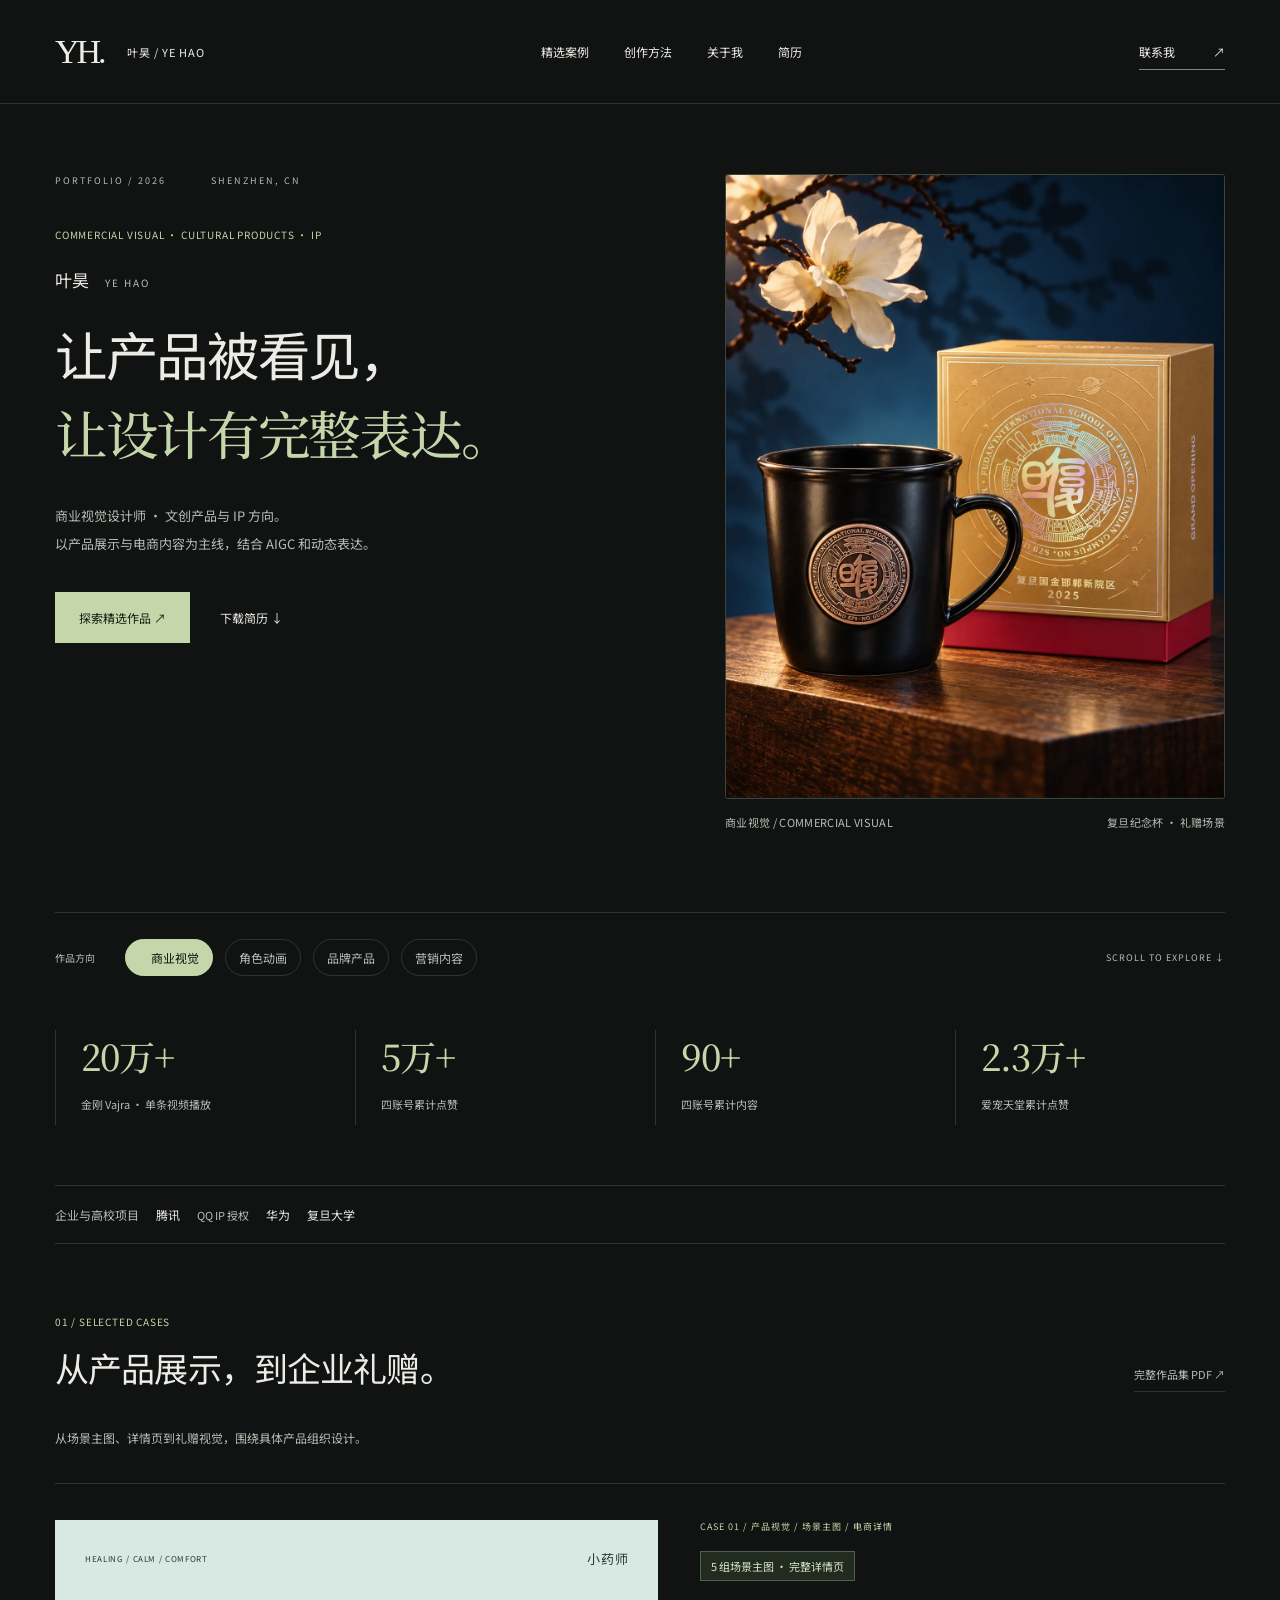
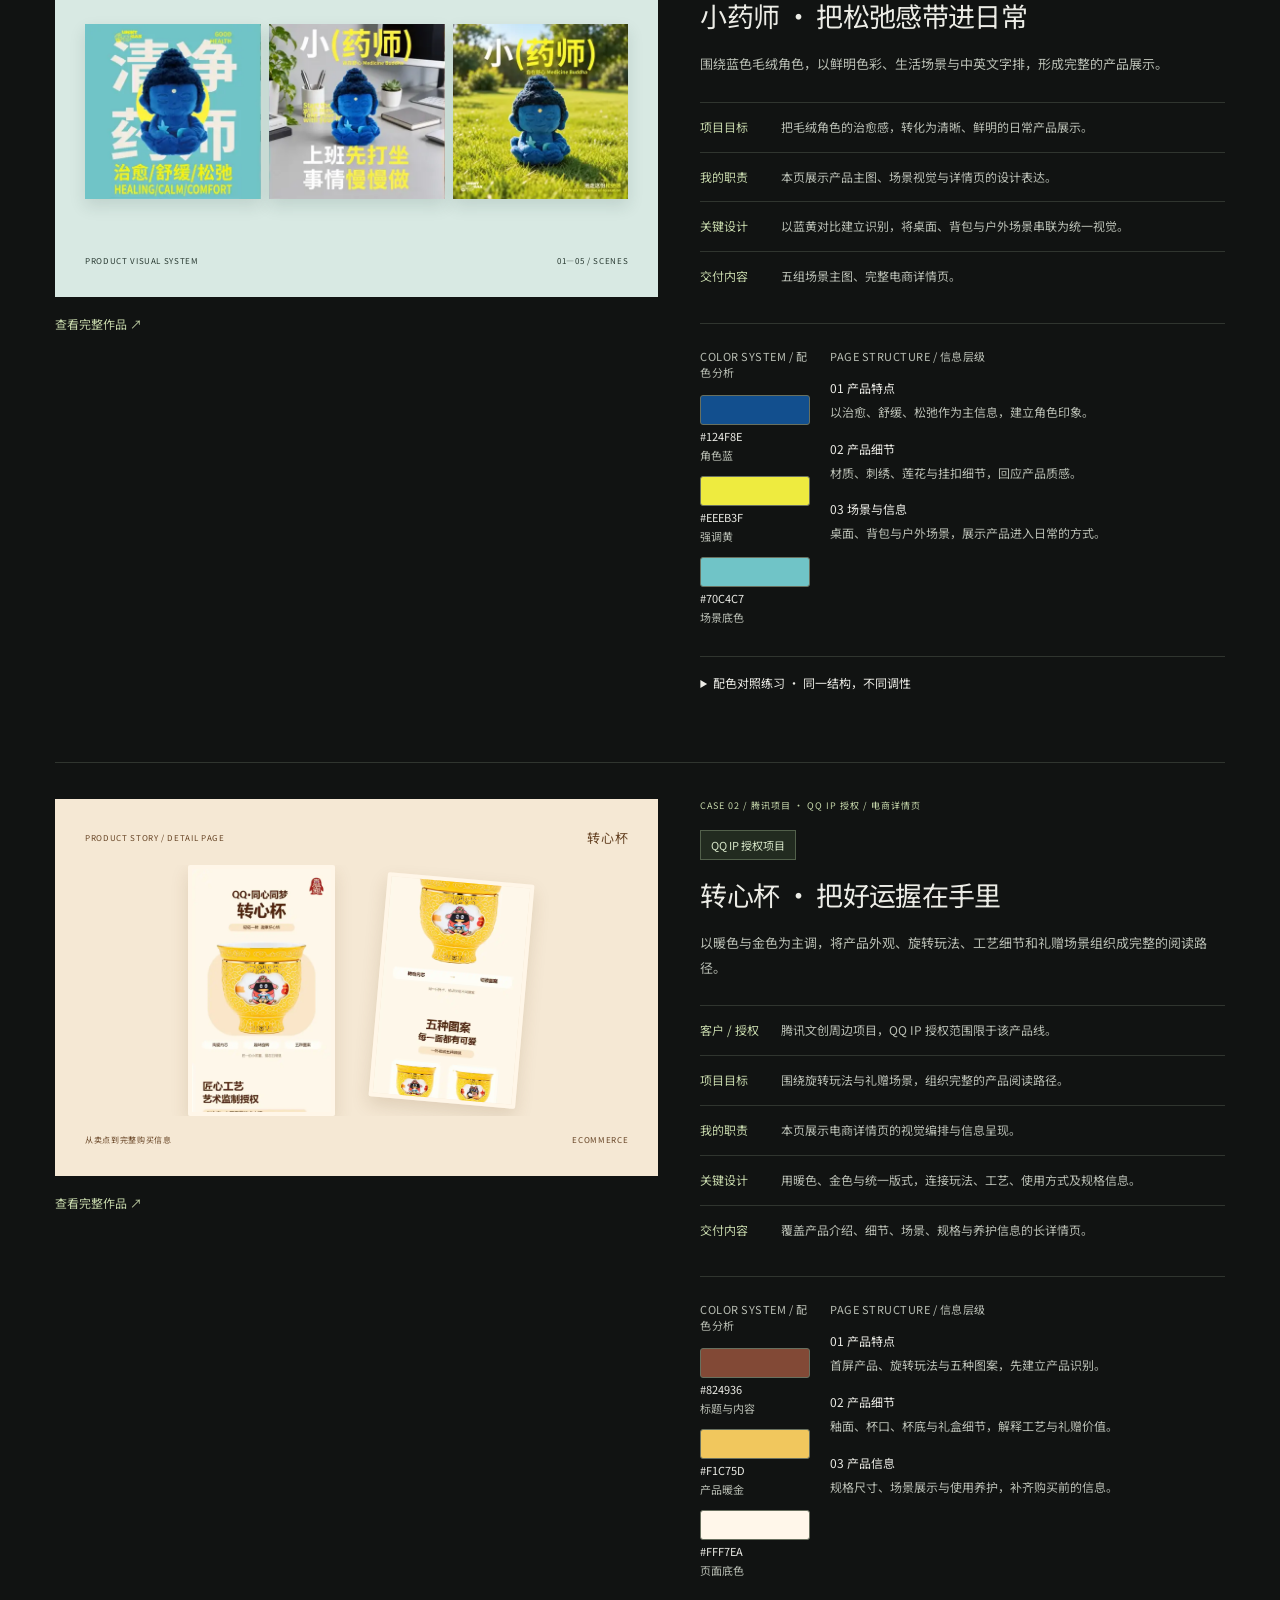
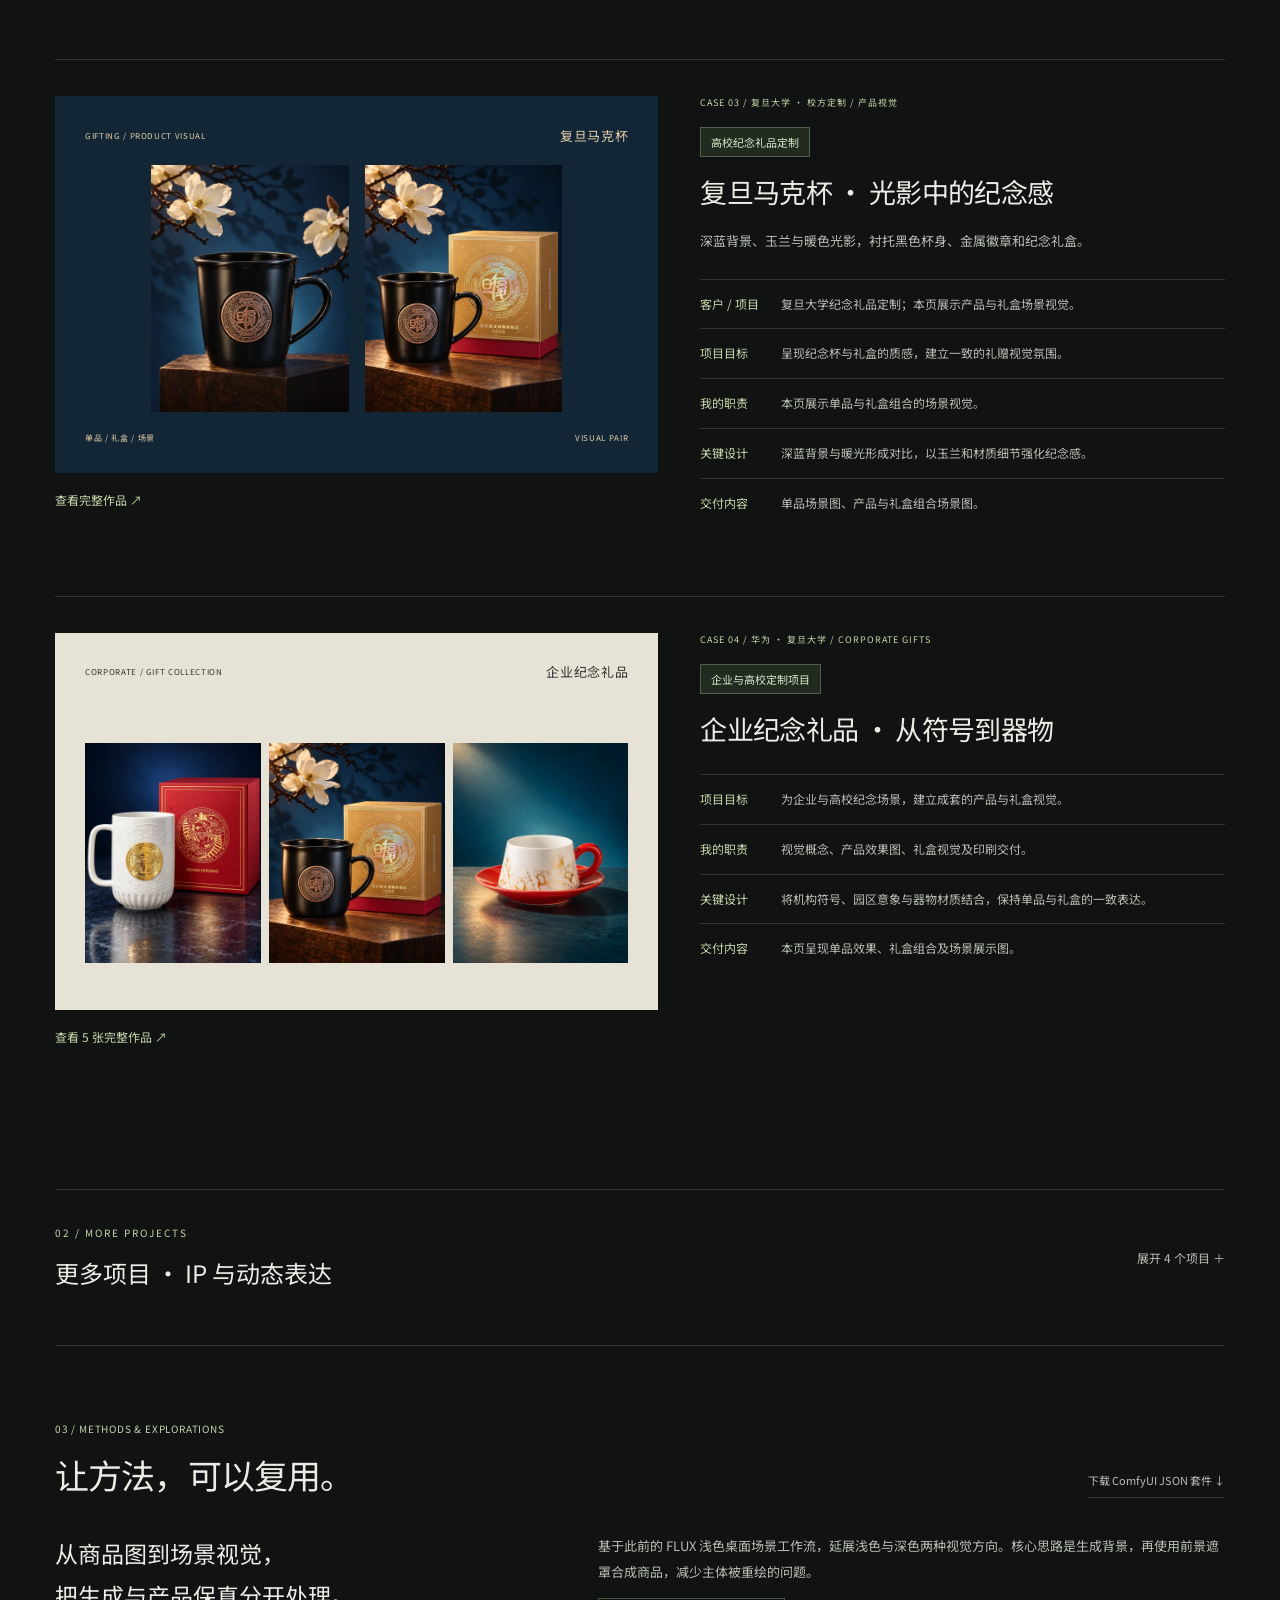
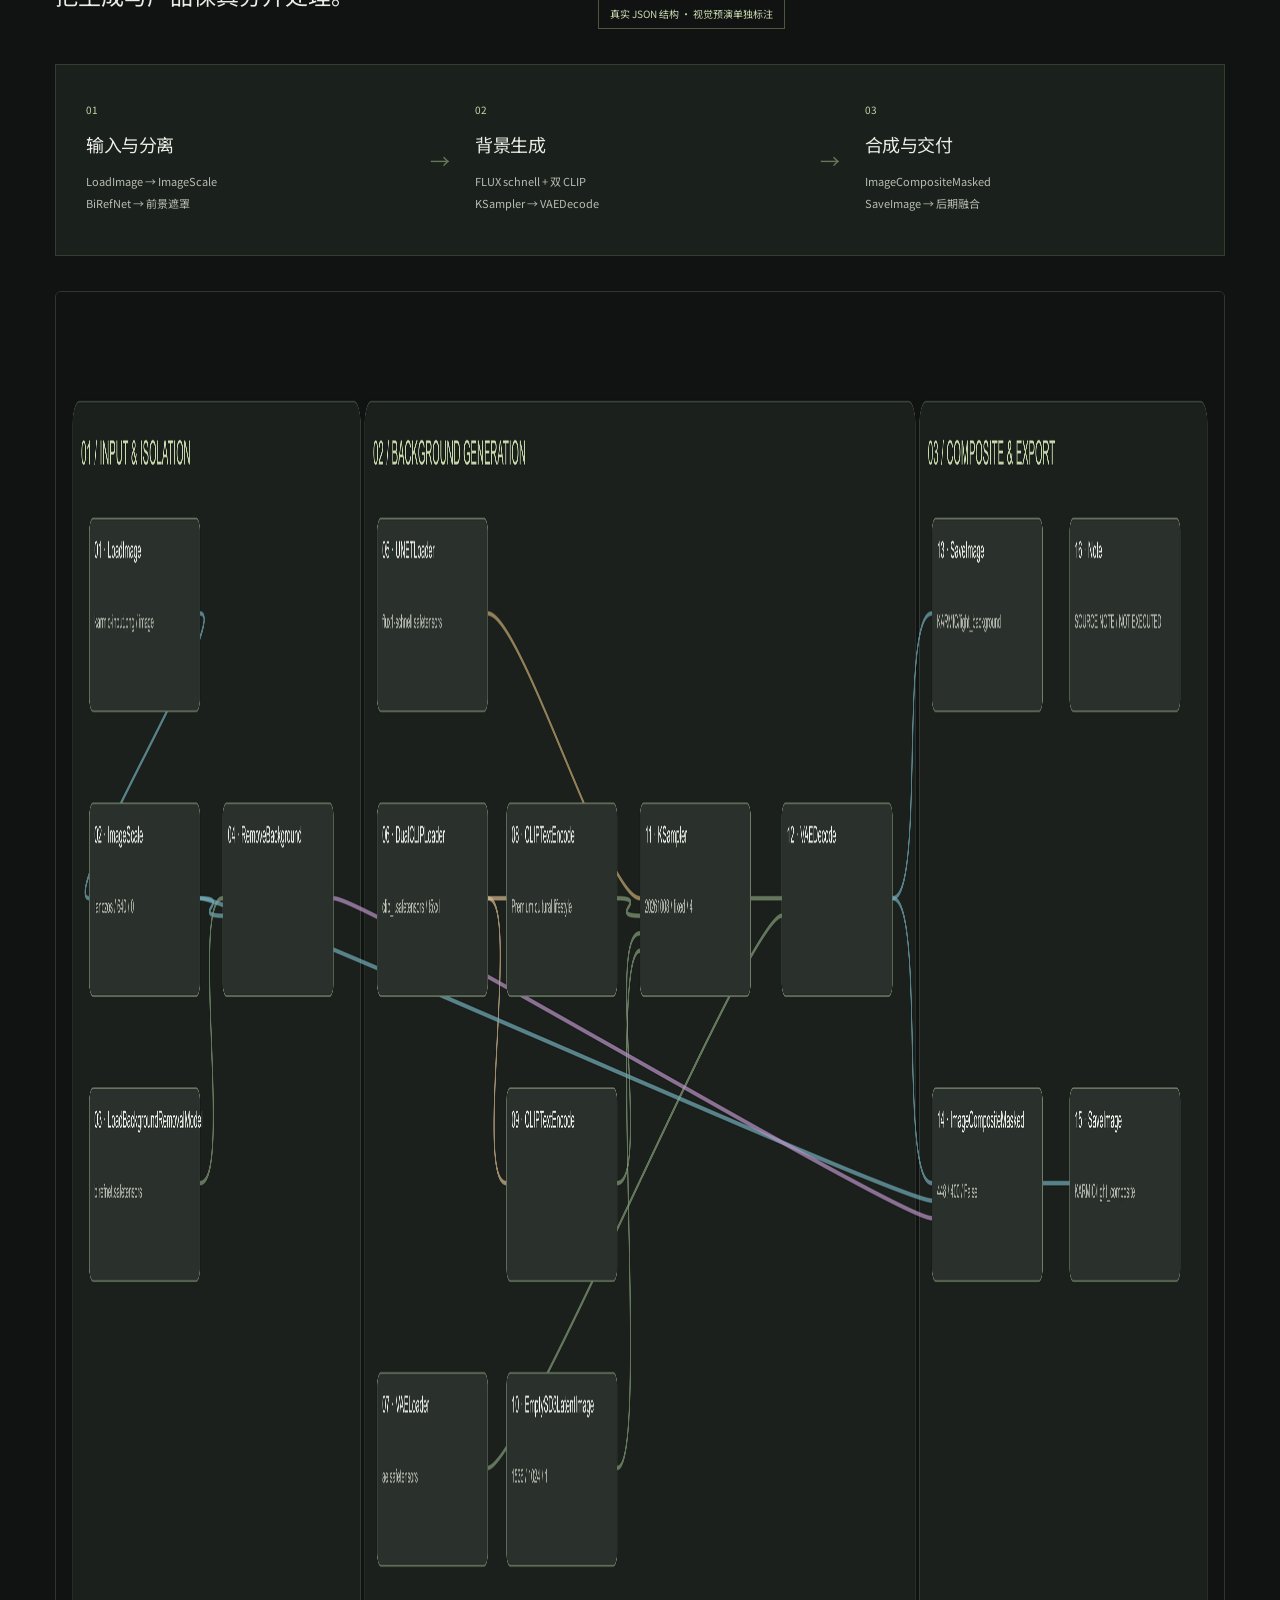
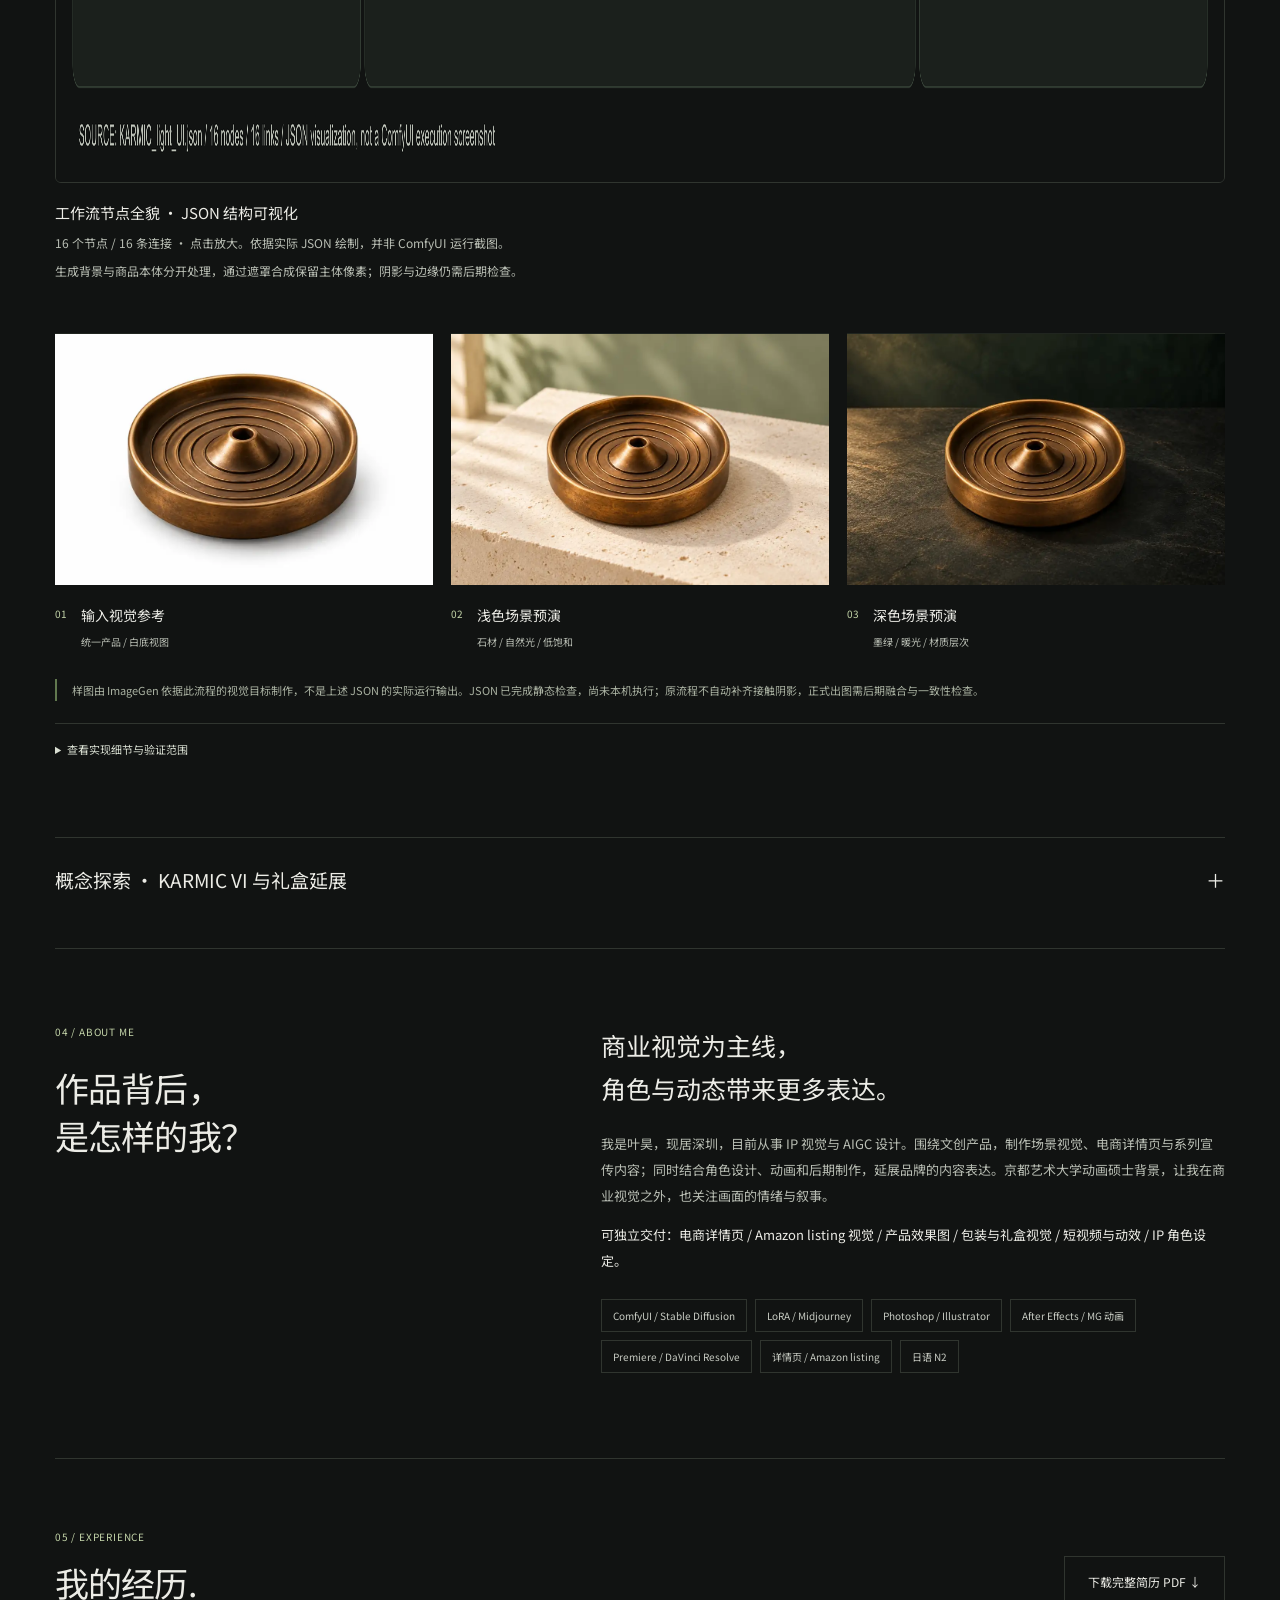
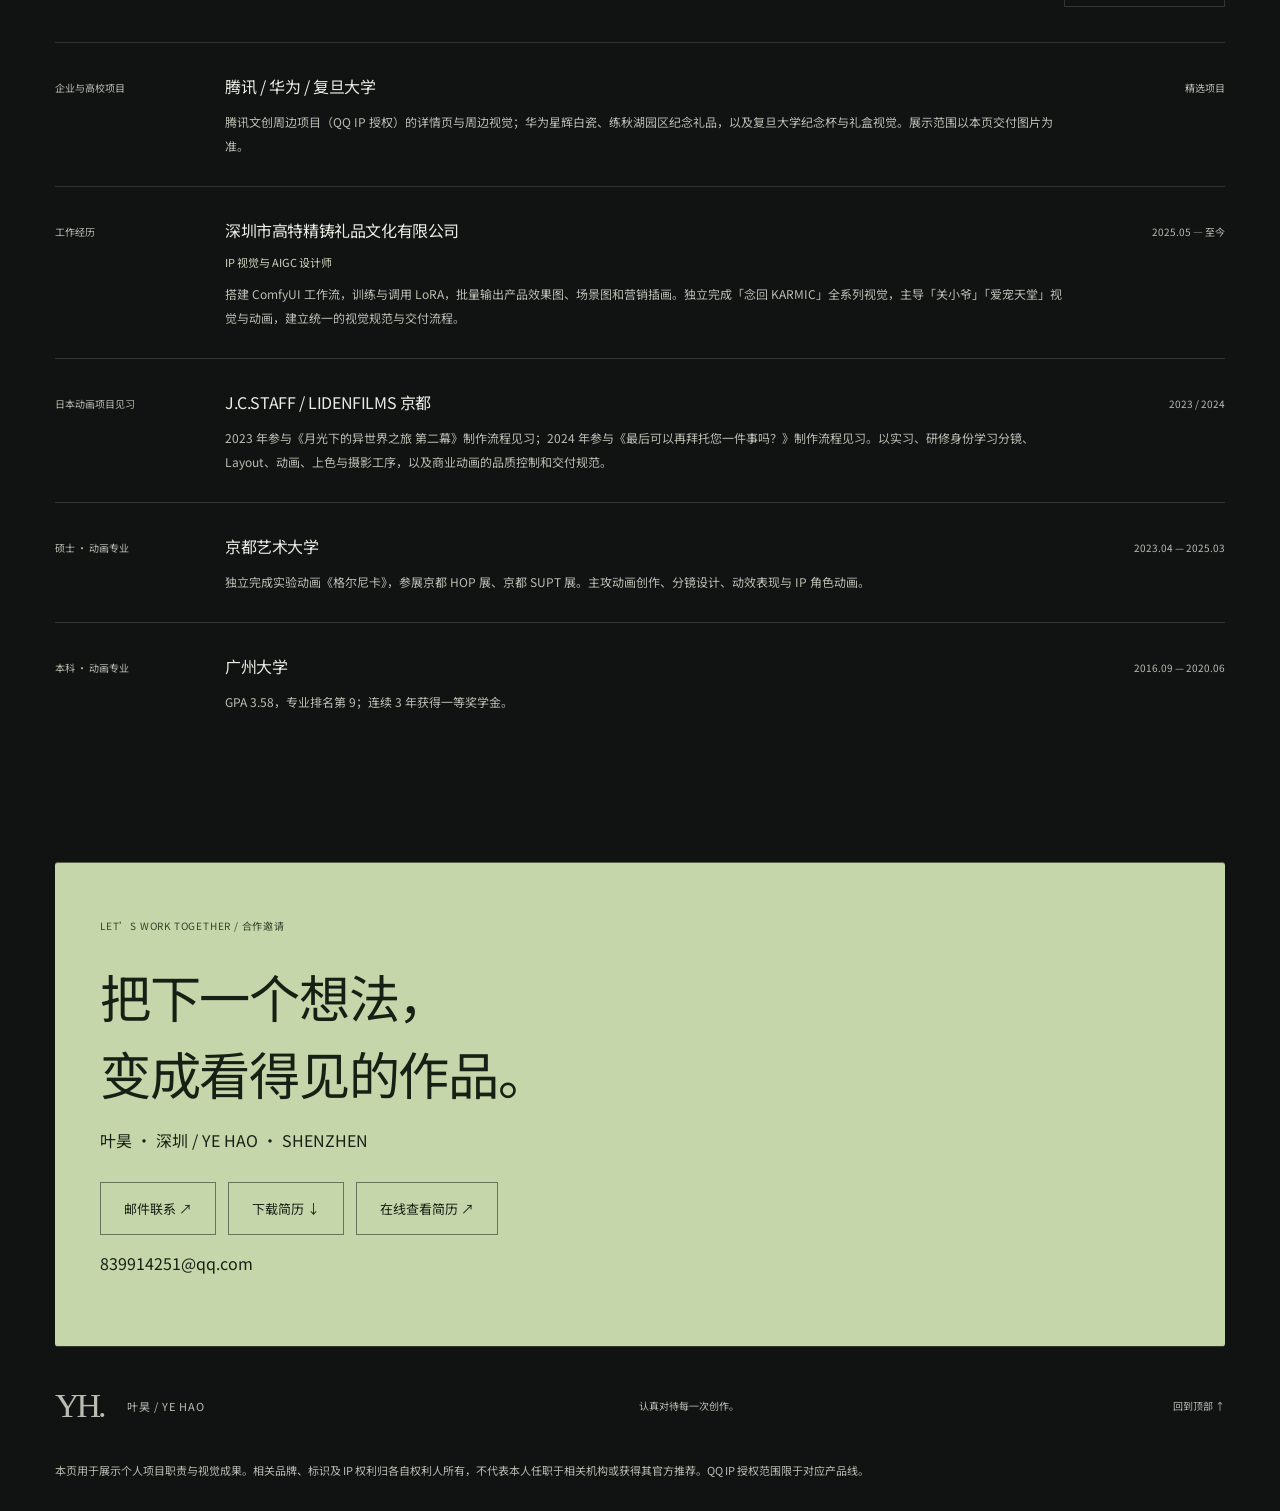
==== commit 1ee1cde4: "Add files via upload" ====
--- a/index.html
+++ b/index.html
@@ -1,26 +1,26 @@
-<!doctype html>+<!doctype html>
 
-<html lang="zh-CN">+<html lang="zh-CN">
 
-<head><meta charset="UTF-8"><meta name="viewport" content="width=device-width,initial-scale=1"><meta name="description" content="叶昊｜商业视觉设计师，文创产品与 IP 方向，擅长 AIGC 与动态内容。"><title>叶昊 · 商业视觉作品集</title><link rel="stylesheet" href="style.css"><meta property="og:title" content="叶昊 · 商业视觉作品集"><meta property="og:description" content="文创产品与 IP 方向 · AIGC 工作流 · 深圳"><meta property="og:image" content="https://shuxia98.github.io/resume3/assets/og-cover.jpg"><meta property="og:url" content="https://shuxia98.github.io/resume3/?view=commercial"><meta property="og:type" content="website"><meta name="twitter:card" content="summary_large_image"><meta name="twitter:title" content="叶昊 · 商业视觉作品集"><meta name="twitter:image" content="https://shuxia98.github.io/resume3/assets/og-cover.jpg"><link rel="icon" href="assets/favicon.png"></head>+<head><meta charset="UTF-8"><meta name="viewport" content="width=device-width,initial-scale=1"><meta name="description" content="叶昊｜商业视觉设计师，文创产品与 IP 方向，擅长 AIGC 与动态内容。"><title>叶昊 · 商业视觉作品集</title><link rel="stylesheet" href="style.css"><meta property="og:title" content="叶昊 · 商业视觉作品集"><meta property="og:description" content="文创产品与 IP 方向 · AIGC 工作流 · 深圳"><meta property="og:image" content="https://shuxia98.github.io/resume3/assets/og-cover.jpg"><meta property="og:url" content="https://shuxia98.github.io/resume3/?view=commercial"><meta property="og:type" content="website"><meta name="twitter:card" content="summary_large_image"><meta name="twitter:title" content="叶昊 · 商业视觉作品集"><meta name="twitter:image" content="https://shuxia98.github.io/resume3/assets/og-cover.jpg"><link rel="icon" href="assets/favicon.png"></head>
 
-<body data-direction="commercial">+<body data-direction="commercial">
 
- 
-<header><a href="#home" class="logo" aria-label="回到首页"><span class="mark">YH.</span>叶昊 / YE HAO</a><a class="mobile-resume" href="docs/ye-hao-resume.pdf" download="叶昊_简历.pdf">简历 ↓</a><nav aria-label="主导航"><a href="#work">精选案例</a><a href="#workflow">创作方法</a><a href="#about">关于我</a><a href="#resume">简历</a></nav><a class="nav-contact" href="#contact">联系我 <span>↗</span></a></header> 
-<main>+<header><a href="#home" class="logo" aria-label="回到首页"><span class="mark">YH.</span>叶昊 / YE HAO</a><a class="mobile-resume" href="docs/ye-hao-resume.pdf" download="叶昊_简历.pdf">简历 ↓</a><nav aria-label="主导航"><a href="#work">精选案例</a><a href="#workflow">创作方法</a><a href="#about">关于我</a><a href="#resume">简历</a></nav><a class="nav-contact" href="#contact">联系我 <span>↗</span></a></header>
 
-<section id="home" class="hero"><div class="hero-main"><div class="edition">PORTFOLIO / 2026 <span>SHENZHEN, CN</span></div><p class="eyebrow">COMMERCIAL VISUAL · CULTURAL PRODUCTS · IP</p><p class="hello">叶昊 <span>YE HAO</span></p><h1>让产品被看见，<br><span class="serif">让设计有完整表达。</span></h1><p class="intro">商业视觉设计师 · 文创产品与 IP 方向。<br>以产品展示与电商内容为主线，结合 AIGC 和动态表达。</p><div class="actions"><a class="button dark" href="#work">探索精选作品 ↗</a><a class="text-link" href="docs/ye-hao-resume.pdf" download="叶昊_简历.pdf">下载简历 ↓</a></div></div><aside class="hero-art" aria-label="复旦纪念杯 · 礼赠场景"><div class="hero-cover"><img src="assets/hero-commercial.webp" alt="复旦纪念杯 · 礼赠场景" fetchpriority="high" decoding="async" width="1200" height="1500"></div><div class="hero-caption"><span>商业视觉 / COMMERCIAL VISUAL</span><span>复旦纪念杯 · 礼赠场景</span></div></aside><div class="hero-foot"><span>作品方向</span><nav class="directions" aria-label="作品集方向"><a href="?view=commercial" aria-current="page">商业视觉</a><a href="?view=animation">角色动画</a><a href="?view=brand">品牌产品</a><a href="?view=marketing">营销内容</a></nav><span class="scroll-note">SCROLL TO EXPLORE ↓</span></div></section><section class="numbers" aria-label="内容成果"><div><strong class="serif">20万+</strong><p>金刚 Vajra · 单条视频播放</p></div><div><strong class="serif">5万+</strong><p>四账号累计点赞</p></div><div><strong class="serif">90+</strong><p>四账号累计内容</p></div><div><strong class="serif">2.3万+</strong><p>爱宠天堂累计点赞</p></div></section><div class="client-strip"><span>企业与高校项目</span><b>腾讯</b><i>QQ IP 授权</i><b>华为</b><b>复旦大学</b></div><section id="work" class="work"><div class="section-head"><div><p class="eyebrow">01 / SELECTED CASES</p><h2>从产品展示，到企业礼赠。</h2></div><a href="docs/ye-hao-portfolio-2026.pdf" target="_blank" rel="noopener" class="text-link">完整作品集 PDF ↗</a></div><p class="curation-note">从场景主图、详情页到礼赠视觉，围绕具体产品组织设计。</p><div class="featured-cases"><article class="case-study"><button class="case-image" data-project="0" aria-label="查看小药师 · 把松弛感带进日常完整图片" aria-haspopup="dialog"><div class="cover-stage healing"><div class="cover-top"><span>HEALING / CALM / COMFORT</span><span>小药师</span></div><div class="ad-triptych"><div class="ad-tile"><img src="assets/healing-scenes.webp" style="--panel:0" alt="小药师完整场景主图 1" loading="lazy" decoding="async"></div><div class="ad-tile"><img src="assets/healing-scenes.webp" style="--panel:1" alt="小药师完整场景主图 2" loading="lazy" decoding="async"></div><div class="ad-tile"><img src="assets/healing-scenes.webp" style="--panel:4" alt="小药师完整场景主图 5" loading="lazy" decoding="async"></div></div><div class="cover-bottom"><span>PRODUCT VISUAL SYSTEM</span><span>01—05 / SCENES</span></div></div><span class="case-open">查看完整作品 ↗</span></button><div class="case-copy"><p class="eyebrow">CASE 01 / 产品视觉 / 场景主图 / 电商详情</p><span class="result-badge">5 组场景主图 · 完整详情页</span><h3>小药师 · 把松弛感带进日常</h3><p class="case-intro">围绕蓝色毛绒角色，以鲜明色彩、生活场景与中英文字排，形成完整的产品展示。</p><dl><div><dt>项目目标</dt><dd>把毛绒角色的治愈感，转化为清晰、鲜明的日常产品展示。</dd></div><div><dt>我的职责</dt><dd>本页展示产品主图、场景视觉与详情页的设计表达。</dd></div><div><dt>关键设计</dt><dd>以蓝黄对比建立识别，将桌面、背包与户外场景串联为统一视觉。</dd></div><div><dt>交付内容</dt><dd>五组场景主图、完整电商详情页。</dd></div></dl><div class="pdp-system"><div class="pdp-palette"><p class="pdp-label">COLOR SYSTEM / 配色分析</p><div class="swatch"><span style="background:#124F8E"></span><b>#124F8E</b><i>角色蓝</i></div><div class="swatch"><span style="background:#EEEB3F"></span><b>#EEEB3F</b><i>强调黄</i></div><div class="swatch"><span style="background:#70C4C7"></span><b>#70C4C7</b><i>场景底色</i></div></div><div class="pdp-structure"><p class="pdp-label">PAGE STRUCTURE / 信息层级</p><ol><li><b>01 产品特点</b><span>以治愈、舒缓、松弛作为主信息，建立角色印象。</span></li><li><b>02 产品细节</b><span>材质、刺绣、莲花与挂扣细节，回应产品质感。</span></li><li><b>03 场景与信息</b><span>桌面、背包与户外场景，展示产品进入日常的方式。</span></li></ol></div></div><details class="palette-experiment"><summary>配色对照练习 · 同一结构，不同调性</summary><p>原方案用蓝、黄与青色传达鲜明活力；以下马卡龙色卡探索更柔和的生活用品语气，沿用「特点 → 细节 → 信息」结构。此处仅为配色练习，并非已交付方案。</p><div class="palette-row"><span style="background:#C3C5F3">#C3C5F3</span><span style="background:#FFB3C2">#FFB3C2</span><span style="background:#AAE1F9">#AAE1F9</span></div></details></div></article><article class="case-study"><button class="case-image" data-project="1" aria-label="查看转心杯 · 把好运握在手里完整图片" aria-haspopup="dialog"><div class="cover-stage fortune"><div class="cover-top"><span>PRODUCT STORY / DETAIL PAGE</span><span>转心杯</span></div><div class="detail-mockups"><div class="detail-poster"><img src="assets/fortune-cup.webp" alt="转心杯详情页首屏与产品介绍" loading="lazy" decoding="async"></div><div class="detail-poster second"><img src="assets/fortune-cup.webp" alt="转心杯详情页延展节选" loading="lazy" decoding="async"></div></div><div class="cover-bottom"><span>从卖点到完整购买信息</span><span>ECOMMERCE</span></div></div><span class="case-open">查看完整作品 ↗</span></button><div class="case-copy"><p class="eyebrow">CASE 02 / 腾讯项目 · QQ IP 授权 / 电商详情页</p><span class="result-badge">QQ IP 授权项目</span><h3>转心杯 · 把好运握在手里</h3><p class="case-intro">以暖色与金色为主调，将产品外观、旋转玩法、工艺细节和礼赠场景组织成完整的阅读路径。</p><dl><div><dt>客户 / 授权</dt><dd>腾讯文创周边项目，QQ IP 授权范围限于该产品线。</dd></div><div><dt>项目目标</dt><dd>围绕旋转玩法与礼赠场景，组织完整的产品阅读路径。</dd></div><div><dt>我的职责</dt><dd>本页展示电商详情页的视觉编排与信息呈现。</dd></div><div><dt>关键设计</dt><dd>用暖色、金色与统一版式，连接玩法、工艺、使用方式及规格信息。</dd></div><div><dt>交付内容</dt><dd>覆盖产品介绍、细节、场景、规格与养护信息的长详情页。</dd></div></dl><div class="pdp-system"><div class="pdp-palette"><p class="pdp-label">COLOR SYSTEM / 配色分析</p><div class="swatch"><span style="background:#824936"></span><b>#824936</b><i>标题与内容</i></div><div class="swatch"><span style="background:#F1C75D"></span><b>#F1C75D</b><i>产品暖金</i></div><div class="swatch"><span style="background:#FFF7EA"></span><b>#FFF7EA</b><i>页面底色</i></div></div><div class="pdp-structure"><p class="pdp-label">PAGE STRUCTURE / 信息层级</p><ol><li><b>01 产品特点</b><span>首屏产品、旋转玩法与五种图案，先建立产品识别。</span></li><li><b>02 产品细节</b><span>釉面、杯口、杯底与礼盒细节，解释工艺与礼赠价值。</span></li><li><b>03 产品信息</b><span>规格尺寸、场景展示与使用养护，补齐购买前的信息。</span></li></ol></div></div></div></article><article class="case-study"><button class="case-image" data-project="2" aria-label="查看复旦马克杯 · 光影中的纪念感完整图片" aria-haspopup="dialog"><div class="cover-stage fudan"><div class="cover-top"><span>GIFTING / PRODUCT VISUAL</span><span>复旦马克杯</span></div><div class="paired-images"><img src="assets/fudan-cup.webp" alt="完整单品画面" loading="lazy" decoding="async"><img src="assets/fudan-set.webp" alt="完整礼盒画面" loading="lazy" decoding="async"></div><div class="cover-bottom"><span>单品 / 礼盒 / 场景</span><span>VISUAL PAIR</span></div></div><span class="case-open">查看完整作品 ↗</span></button><div class="case-copy"><p class="eyebrow">CASE 03 / 复旦大学 · 校方定制 / 产品视觉</p><span class="result-badge">高校纪念礼品定制</span><h3>复旦马克杯 · 光影中的纪念感</h3><p class="case-intro">深蓝背景、玉兰与暖色光影，衬托黑色杯身、金属徽章和纪念礼盒。</p><dl><div><dt>客户 / 项目</dt><dd>复旦大学纪念礼品定制；本页展示产品与礼盒场景视觉。</dd></div><div><dt>项目目标</dt><dd>呈现纪念杯与礼盒的质感，建立一致的礼赠视觉氛围。</dd></div><div><dt>我的职责</dt><dd>本页展示单品与礼盒组合的场景视觉。</dd></div><div><dt>关键设计</dt><dd>深蓝背景与暖光形成对比，以玉兰和材质细节强化纪念感。</dd></div><div><dt>交付内容</dt><dd>单品场景图、产品与礼盒组合场景图。</dd></div></dl></div></article><article class="case-study gift-case"><button class="case-image" data-project="8" aria-haspopup="dialog" aria-label="查看企业纪念礼品合集"><div class="cover-stage gift-cover"><div class="cover-top"><span>CORPORATE / GIFT COLLECTION</span><span>企业纪念礼品</span></div><div class="triple-images"><img src="assets/huawei-gift.webp" alt="华为 · 星辉白瓷纪念杯与礼盒" loading="lazy" decoding="async"><img src="assets/fudan-wide.webp" alt="复旦 · 黑陶宽腹纪念杯" loading="lazy" decoding="async"><img src="assets/orchid-tea.webp" alt="白瓷金兰 · 朱红相托" loading="lazy" decoding="async"></div></div><span class="case-open">查看 5 张完整作品 ↗</span></button><div class="case-copy"><p class="eyebrow">CASE 04 / 华为 · 复旦大学 / CORPORATE GIFTS</p><span class="result-badge">企业与高校定制项目</span><h3>企业纪念礼品 · 从符号到器物</h3><dl><div><dt>项目目标</dt><dd>为企业与高校纪念场景，建立成套的产品与礼盒视觉。</dd></div><div><dt>我的职责</dt><dd>视觉概念、产品效果图、礼盒视觉及印刷交付。</dd></div><div><dt>关键设计</dt><dd>将机构符号、园区意象与器物材质结合，保持单品与礼盒的一致表达。</dd></div><div><dt>交付内容</dt><dd>本页呈现单品效果、礼盒组合及场景展示图。</dd></div></dl></div></article></div></section><section id="more-work" class="more-work"><details><summary><span><small>02 / MORE PROJECTS</small><strong>更多项目 · IP 与动态表达</strong></span><span class="more-hint">展开 4 个项目 ＋</span></summary><p class="muted">以角色内容与动画背景，补充商业视觉的表达维度。</p><div class="projects"><button class="project normalized-project " data-project="5" data-category="ip" aria-haspopup="dialog"><div class="cover-stage guan"><div class="cover-top"><span>CULTURE / CHARACTER / EXPRESSION</span><span>关小爷</span></div><div class="ip-trio"><img src="assets/IM100.webp" alt="关小爷完整角色视觉" loading="lazy" decoding="async"><img src="assets/IM101.webp" alt="关小爷完整角色视觉" loading="lazy" decoding="async"><img src="assets/IM103.webp" alt="关小爷完整角色视觉" loading="lazy" decoding="async"></div><div class="cover-bottom"><span>文化 IP 的多场景延展</span><span>CHARACTER SYSTEM</span></div></div><div class="project-meta"><div><span class="tag">文旅 IP / 角色视觉 / 表情设计</span><h3>关小爷 · 传统文化的角色表达</h3><p class="project-summary">成都武侯祠衍生 IP 的角色视觉，以「福」「运」为主题延展传播内容。</p></div><span class="arrow">↗</span></div></button><button class="project normalized-project " data-project="6" data-category="ip" aria-haspopup="dialog"><div class="cover-stage pet"><div class="cover-top"><span>PET IP / STORYTELLING</span><span>爱宠天堂</span></div><img class="pet-art" src="assets/IM106.webp" alt="爱宠天堂角色与情境完整画面" loading="lazy" decoding="async"><div class="cover-bottom"><span>情感 / 角色 / 内容</span><span>PET STORIES</span></div></div><div class="project-meta"><div><span class="tag">宠物 IP / 插画 / 角色视觉</span><h3>爱宠天堂 · 可爱的情感连接</h3><p class="project-summary">围绕宠物情感与「宠灵」角色，探索可爱、趣味与叙事性的视觉表达。</p></div><span class="arrow">↗</span></div></button><button class="project normalized-project " data-project="3" data-category="brand" aria-haspopup="dialog"><div class="cover-stage series"><div class="cover-top"><span>KARMIC / PRODUCT COLLECTION</span><span>系列产品视觉</span></div><div class="collection-grid"><img src="assets/IM61.webp" alt="KARMIC 系列产品场景" loading="lazy" decoding="async"><img src="assets/IM62.webp" alt="KARMIC 系列产品场景" loading="lazy" decoding="async"><img src="assets/IM66.webp" alt="KARMIC 系列产品场景" loading="lazy" decoding="async"><img src="assets/IM69.webp" alt="KARMIC 系列产品场景" loading="lazy" decoding="async"></div><div class="cover-bottom"><span>系列化表达 / 商业应用</span><span>COLLECTION</span></div></div><div class="project-meta"><div><span class="tag">系列视觉 / 产品场景 / 电商应用</span><h3>念回 KARMIC · 系列产品视觉</h3><p class="project-summary">独立完成念回 KARMIC 全系列产品视觉，覆盖宣传图、场景效果图与电商展示。</p></div><span class="arrow">↗</span></div></button><button class="project normalized-project " data-project="7" data-category="ip" aria-haspopup="dialog"><div class="cover-stage film"><div class="cover-top"><span>ANIMATION / ART DIRECTION</span><span>椿萱</span></div><div class="film-grid"><img src="assets/IM114.webp" alt="椿萱场景画面" loading="lazy" decoding="async"><img src="assets/IM113.webp" alt="椿萱角色设定" loading="lazy" decoding="async"></div><div class="cover-bottom"><span>角色设定与场景叙事</span><span>VISUAL DEVELOPMENT</span></div></div><div class="project-meta"><div><span class="tag">二维动画 / 角色设定 / 场景设计</span><h3>《椿萱》 · 角色与场景的叙事</h3><p class="project-summary">获第十届国际大学生微电影盛典动画组一等奖。这里呈现角色设定与场景视觉。</p></div><span class="arrow">↗</span></div></button></div></details></section><section id="workflow" class="workflow-section"><div class="section-head"><div><p class="eyebrow">03 / METHODS & EXPLORATIONS</p><h2>让方法，可以复用。</h2></div><a class="text-link" href="files/comfyui-kit.zip" download>下载 ComfyUI JSON 套件 ↓</a></div><div class="workflow-intro"><p>从商品图到场景视觉，<br>把生成与产品保真分开处理。</p><div><p class="muted">基于此前的 FLUX 浅色桌面场景工作流，延展浅色与深色两种视觉方向。核心思路是生成背景，再使用前景遮罩合成商品，减少主体被重绘的问题。</p><span class="status-chip">真实 JSON 结构 · 视觉预演单独标注</span></div></div><div class="flow-map" aria-label="根据真实 JSON 梳理的结构示意"><div><span>01</span><h3>输入与分离</h3><p>LoadImage → ImageScale<br>BiRefNet → 前景遮罩</p></div><b>→</b><div><span>02</span><h3>背景生成</h3><p>FLUX schnell + 双 CLIP<br>KSampler → VAEDecode</p></div><b>→</b><div><span>03</span><h3>合成与交付</h3><p>ImageCompositeMasked<br>SaveImage → 后期融合</p></div></div><figure class="workflow-shot"><a href="assets/comfyui-workflow.svg" target="_blank" rel="noopener"><img src="assets/comfyui-workflow.svg" alt="按真实 JSON 绘制的 16 个节点与连接关系" loading="lazy" decoding="async"></a><figcaption><strong>工作流节点全貌 · JSON 结构可视化</strong><p>16 个节点 / 16 条连接 · 点击放大。依据实际 JSON 绘制，并非 ComfyUI 运行截图。</p><p>生成背景与商品本体分开处理，通过遮罩合成保留主体像素；阴影与边缘仍需后期检查。</p></figcaption></figure><div class="sample-grid"><figure><a href="assets/workflow-input.webp" target="_blank" rel="noopener"><img src="assets/workflow-input.webp" alt="输入视觉参考" loading="lazy" decoding="async"></a><figcaption><span>01</span><div><strong>输入视觉参考</strong><small>统一产品 / 白底视图</small></div></figcaption></figure><figure><a href="assets/workflow-light.webp" target="_blank" rel="noopener"><img src="assets/workflow-light.webp" alt="浅色场景预演" loading="lazy" decoding="async"></a><figcaption><span>02</span><div><strong>浅色场景预演</strong><small>石材 / 自然光 / 低饱和</small></div></figcaption></figure><figure><a href="assets/workflow-dark.webp" target="_blank" rel="noopener"><img src="assets/workflow-dark.webp" alt="深色场景预演" loading="lazy" decoding="async"></a><figcaption><span>03</span><div><strong>深色场景预演</strong><small>墨绿 / 暖光 / 材质层次</small></div></figcaption></figure></div><p class="workflow-note">样图由 ImageGen 依据此流程的视觉目标制作，不是上述 JSON 的实际运行输出。JSON 已完成静态检查，尚未本机执行；原流程不自动补齐接触阴影，正式出图需后期融合与一致性检查。</p><details class="workflow-spec"><summary>查看实现细节与验证范围</summary><p>1536 × 1024 背景；商品图等比缩放至 640 px 宽，合成坐标 x=448、y=400；固定种子 20261008，4 步，CFG 1，Euler / Simple。包内包含原始 UI JSON、两份 KARMIC 场景适配 JSON 和输入参考图。需安装对应模型与 BiRefNet 节点。已检查节点引用、画布范围与配置文件可读性。</p></details></section><div class="concept-study"><details><summary>概念探索 · KARMIC VI 与礼盒延展 <span>＋</span></summary><p class="muted">将一致的色彩、纹样与材质语言用于品牌触点。以下为 AI 辅助概念探索，独立于前面的商业项目展示。</p><div class="concept-card"><button class="project normalized-project " data-project="4" data-category="brand" aria-haspopup="dialog"><div class="cover-stage packaging"><img class="whole-cover" src="assets/karmic-family.webp" alt="KARMIC VI 与礼盒概念家族" loading="lazy" decoding="async"><span class="concept-label">AI 辅助概念设计</span></div><div class="project-meta"><div><span class="tag">VI / 包装概念 / AI 辅助设计</span><h3>KARMIC · VI 与礼盒概念延展</h3><p class="project-summary">以同心圆、山水纹样与纸张材质为线索，探索从视觉识别到礼盒体验的一致表达。</p></div><span class="arrow">↗</span></div></button></div></details></div><section id="about" class="about"><div><p class="eyebrow">04 / ABOUT ME</p><h2>作品背后，<br>是怎样的我？</h2></div><div class="about-body"><p class="about-lead">商业视觉为主线，<br>角色与动态带来更多表达。</p><p class="muted">我是叶昊，现居深圳，目前从事 IP 视觉与 AIGC 设计。围绕文创产品，制作场景视觉、电商详情页与系列宣传内容；同时结合角色设计、动画和后期制作，延展品牌的内容表达。京都艺术大学动画硕士背景，让我在商业视觉之外，也关注画面的情绪与叙事。</p><p class="deliverables">可独立交付：电商详情页 / Amazon listing 视觉 / 产品效果图 / 包装与礼盒视觉 / 短视频与动效 / IP 角色设定。</p><div class="skills"><span>ComfyUI / Stable Diffusion</span><span>LoRA / Midjourney</span><span>Photoshop / Illustrator</span><span>After Effects / MG 动画</span><span>Premiere / DaVinci Resolve</span><span>详情页 / Amazon listing</span><span>日语 N2</span></div></div></section>+<main>
 
-<section id="resume" class="resume"><div class="section-head"><div><p class="eyebrow">05 / EXPERIENCE</p><h2>我的经历<span class="accent">.</span></h2></div><a href="docs/ye-hao-resume.pdf" download="叶昊_简历.pdf" class="button outline">下载完整简历 PDF ↓</a></div><div class="timeline"><article><div class="timeline-type">企业与高校项目</div><div><h3>腾讯 / 华为 / 复旦大学</h3><p>腾讯文创周边项目（QQ IP 授权）的详情页与周边视觉；华为星辉白瓷、练秋湖园区纪念礼品，以及复旦大学纪念杯与礼盒视觉。展示范围以本页交付图片为准。</p></div><span class="date">精选项目</span></article><article><div class="timeline-type">工作经历</div><div><h3>深圳市高特精铸礼品文化有限公司</h3><strong class="role">IP 视觉与 AIGC 设计师</strong><p>搭建 ComfyUI 工作流，训练与调用 LoRA，批量输出产品效果图、场景图和营销插画。独立完成「念回 KARMIC」全系列视觉，主导「关小爷」「爱宠天堂」视觉与动画，建立统一的视觉规范与交付流程。</p></div><span class="date">2025.05 — 至今</span></article><article><div class="timeline-type">日本动画项目见习</div><div><h3>J.C.STAFF / LIDENFILMS 京都</h3><p>2023 年参与《月光下的异世界之旅 第二幕》制作流程见习；2024 年参与《最后可以再拜托您一件事吗？》制作流程见习。以实习、研修身份学习分镜、Layout、动画、上色与摄影工序，以及商业动画的品质控制和交付规范。</p></div><span class="date">2023 / 2024</span></article><article><div class="timeline-type">硕士 · 动画专业</div><div><h3>京都艺术大学</h3><p>独立完成实验动画《格尔尼卡》，参展京都 HOP 展、京都 SUPT 展。主攻动画创作、分镜设计、动效表现与 IP 角色动画。</p></div><span class="date">2023.04 — 2025.03</span></article><article><div class="timeline-type">本科 · 动画专业</div><div><h3>广州大学</h3><p>GPA 3.58，专业排名第 9；连续 3 年获得一等奖学金。</p></div><span class="date">2016.09 — 2020.06</span></article></div></section>+<section id="home" class="hero"><div class="hero-main"><div class="edition">PORTFOLIO / 2026 <span>SHENZHEN, CN</span></div><p class="eyebrow">COMMERCIAL VISUAL · CULTURAL PRODUCTS · IP</p><p class="hello">叶昊 <span>YE HAO</span></p><h1>让产品被看见，<br><span class="serif">让设计有完整表达。</span></h1><p class="intro">商业视觉设计师 · 文创产品与 IP 方向。<br>以产品展示与电商内容为主线，结合 AIGC 和动态表达。</p><div class="actions"><a class="button dark" href="#work">探索精选作品 ↗</a><a class="text-link" href="docs/ye-hao-resume.pdf" download="叶昊_简历.pdf">下载简历 ↓</a></div></div><aside class="hero-art" aria-label="复旦纪念杯 · 礼赠场景"><div class="hero-cover"><img src="assets/hero-commercial.webp" alt="复旦纪念杯 · 礼赠场景" fetchpriority="high" decoding="async" width="1200" height="1500"></div><div class="hero-caption"><span>商业视觉 / COMMERCIAL VISUAL</span><span>复旦纪念杯 · 礼赠场景</span></div></aside><div class="hero-foot"><span>作品方向</span><nav class="directions" aria-label="作品集方向"><a href="?view=commercial" aria-current="page">商业视觉</a><a href="?view=animation">角色动画</a><a href="?view=brand">品牌产品</a><a href="?view=marketing">营销内容</a></nav><span class="scroll-note">SCROLL TO EXPLORE ↓</span></div></section><section class="numbers" aria-label="内容成果"><div><strong class="serif">20万+</strong><p>金刚 Vajra · 单条视频播放</p></div><div><strong class="serif">5万+</strong><p>四账号累计点赞</p></div><div><strong class="serif">90+</strong><p>四账号累计内容</p></div><div><strong class="serif">2.3万+</strong><p>爱宠天堂累计点赞</p></div></section><div class="client-strip"><span>企业与高校项目</span><b>腾讯</b><i>QQ IP 授权</i><b>华为</b><b>复旦大学</b></div><section id="work" class="work"><div class="section-head"><div><p class="eyebrow">01 / SELECTED CASES</p><h2>从产品展示，到企业礼赠。</h2></div><a href="docs/ye-hao-portfolio-2026.pdf" target="_blank" rel="noopener" class="text-link">完整作品集 PDF ↗</a></div><p class="curation-note">从场景主图、详情页到礼赠视觉，围绕具体产品组织设计。</p><div class="featured-cases"><article class="case-study"><button class="case-image" data-project="0" aria-label="查看小药师 · 把松弛感带进日常完整图片" aria-haspopup="dialog"><div class="cover-stage healing"><div class="cover-top"><span>HEALING / CALM / COMFORT</span><span>小药师</span></div><div class="ad-triptych"><div class="ad-tile"><img src="assets/healing-scenes.webp" style="--panel:0" alt="小药师完整场景主图 1" loading="lazy" decoding="async"></div><div class="ad-tile"><img src="assets/healing-scenes.webp" style="--panel:1" alt="小药师完整场景主图 2" loading="lazy" decoding="async"></div><div class="ad-tile"><img src="assets/healing-scenes.webp" style="--panel:4" alt="小药师完整场景主图 5" loading="lazy" decoding="async"></div></div><div class="cover-bottom"><span>PRODUCT VISUAL SYSTEM</span><span>01—05 / SCENES</span></div></div><span class="case-open">查看完整作品 ↗</span></button><div class="case-copy"><p class="eyebrow">CASE 01 / 产品视觉 / 场景主图 / 电商详情</p><span class="result-badge">5 组场景主图 · 完整详情页</span><h3>小药师 · 把松弛感带进日常</h3><p class="case-intro">围绕蓝色毛绒角色，以鲜明色彩、生活场景与中英文字排，形成完整的产品展示。</p><dl><div><dt>项目目标</dt><dd>把毛绒角色的治愈感，转化为清晰、鲜明的日常产品展示。</dd></div><div><dt>我的职责</dt><dd>本页展示产品主图、场景视觉与详情页的设计表达。</dd></div><div><dt>关键设计</dt><dd>以蓝黄对比建立识别，将桌面、背包与户外场景串联为统一视觉。</dd></div><div><dt>交付内容</dt><dd>五组场景主图、完整电商详情页。</dd></div></dl><div class="pdp-system"><div class="pdp-palette"><p class="pdp-label">COLOR SYSTEM / 配色分析</p><div class="swatch"><span style="background:#124F8E"></span><b>#124F8E</b><i>角色蓝</i></div><div class="swatch"><span style="background:#EEEB3F"></span><b>#EEEB3F</b><i>强调黄</i></div><div class="swatch"><span style="background:#70C4C7"></span><b>#70C4C7</b><i>场景底色</i></div></div><div class="pdp-structure"><p class="pdp-label">PAGE STRUCTURE / 信息层级</p><ol><li><b>01 产品特点</b><span>以治愈、舒缓、松弛作为主信息，建立角色印象。</span></li><li><b>02 产品细节</b><span>材质、刺绣、莲花与挂扣细节，回应产品质感。</span></li><li><b>03 场景与信息</b><span>桌面、背包与户外场景，展示产品进入日常的方式。</span></li></ol></div></div><details class="palette-experiment"><summary>配色对照练习 · 同一结构，不同调性</summary><p>原方案用蓝、黄与青色传达鲜明活力；以下马卡龙色卡探索更柔和的生活用品语气，沿用「特点 → 细节 → 信息」结构。此处仅为配色练习，并非已交付方案。</p><div class="palette-row"><span style="background:#C3C5F3">#C3C5F3</span><span style="background:#FFB3C2">#FFB3C2</span><span style="background:#AAE1F9">#AAE1F9</span></div></details></div></article><article class="case-study"><button class="case-image" data-project="1" aria-label="查看转心杯 · 把好运握在手里完整图片" aria-haspopup="dialog"><div class="cover-stage fortune"><div class="cover-top"><span>PRODUCT STORY / DETAIL PAGE</span><span>转心杯</span></div><div class="detail-mockups"><div class="detail-poster"><img src="assets/fortune-cup.webp" alt="转心杯详情页首屏与产品介绍" loading="lazy" decoding="async"></div><div class="detail-poster second"><img src="assets/fortune-cup.webp" alt="转心杯详情页延展节选" loading="lazy" decoding="async"></div></div><div class="cover-bottom"><span>从卖点到完整购买信息</span><span>ECOMMERCE</span></div></div><span class="case-open">查看完整作品 ↗</span></button><div class="case-copy"><p class="eyebrow">CASE 02 / 腾讯项目 · QQ IP 授权 / 电商详情页</p><span class="result-badge">QQ IP 授权项目</span><h3>转心杯 · 把好运握在手里</h3><p class="case-intro">以暖色与金色为主调，将产品外观、旋转玩法、工艺细节和礼赠场景组织成完整的阅读路径。</p><dl><div><dt>客户 / 授权</dt><dd>腾讯文创周边项目，QQ IP 授权范围限于该产品线。</dd></div><div><dt>项目目标</dt><dd>围绕旋转玩法与礼赠场景，组织完整的产品阅读路径。</dd></div><div><dt>我的职责</dt><dd>本页展示电商详情页的视觉编排与信息呈现。</dd></div><div><dt>关键设计</dt><dd>用暖色、金色与统一版式，连接玩法、工艺、使用方式及规格信息。</dd></div><div><dt>交付内容</dt><dd>覆盖产品介绍、细节、场景、规格与养护信息的长详情页。</dd></div></dl><div class="pdp-system"><div class="pdp-palette"><p class="pdp-label">COLOR SYSTEM / 配色分析</p><div class="swatch"><span style="background:#824936"></span><b>#824936</b><i>标题与内容</i></div><div class="swatch"><span style="background:#F1C75D"></span><b>#F1C75D</b><i>产品暖金</i></div><div class="swatch"><span style="background:#FFF7EA"></span><b>#FFF7EA</b><i>页面底色</i></div></div><div class="pdp-structure"><p class="pdp-label">PAGE STRUCTURE / 信息层级</p><ol><li><b>01 产品特点</b><span>首屏产品、旋转玩法与五种图案，先建立产品识别。</span></li><li><b>02 产品细节</b><span>釉面、杯口、杯底与礼盒细节，解释工艺与礼赠价值。</span></li><li><b>03 产品信息</b><span>规格尺寸、场景展示与使用养护，补齐购买前的信息。</span></li></ol></div></div></div></article><article class="case-study"><button class="case-image" data-project="2" aria-label="查看复旦马克杯 · 光影中的纪念感完整图片" aria-haspopup="dialog"><div class="cover-stage fudan"><div class="cover-top"><span>GIFTING / PRODUCT VISUAL</span><span>复旦马克杯</span></div><div class="paired-images"><img src="assets/fudan-cup.webp" alt="完整单品画面" loading="lazy" decoding="async"><img src="assets/fudan-set.webp" alt="完整礼盒画面" loading="lazy" decoding="async"></div><div class="cover-bottom"><span>单品 / 礼盒 / 场景</span><span>VISUAL PAIR</span></div></div><span class="case-open">查看完整作品 ↗</span></button><div class="case-copy"><p class="eyebrow">CASE 03 / 复旦大学 · 校方定制 / 产品视觉</p><span class="result-badge">高校纪念礼品定制</span><h3>复旦马克杯 · 光影中的纪念感</h3><p class="case-intro">深蓝背景、玉兰与暖色光影，衬托黑色杯身、金属徽章和纪念礼盒。</p><dl><div><dt>客户 / 项目</dt><dd>复旦大学纪念礼品定制；本页展示产品与礼盒场景视觉。</dd></div><div><dt>项目目标</dt><dd>呈现纪念杯与礼盒的质感，建立一致的礼赠视觉氛围。</dd></div><div><dt>我的职责</dt><dd>本页展示单品与礼盒组合的场景视觉。</dd></div><div><dt>关键设计</dt><dd>深蓝背景与暖光形成对比，以玉兰和材质细节强化纪念感。</dd></div><div><dt>交付内容</dt><dd>单品场景图、产品与礼盒组合场景图。</dd></div></dl></div></article><article class="case-study gift-case"><button class="case-image" data-project="8" aria-haspopup="dialog" aria-label="查看企业纪念礼品合集"><div class="cover-stage gift-cover"><div class="cover-top"><span>CORPORATE / GIFT COLLECTION</span><span>企业纪念礼品</span></div><div class="triple-images"><img src="assets/huawei-gift.webp" alt="华为 · 星辉白瓷纪念杯与礼盒" loading="lazy" decoding="async"><img src="assets/fudan-wide.webp" alt="复旦 · 黑陶宽腹纪念杯" loading="lazy" decoding="async"><img src="assets/orchid-tea.webp" alt="白瓷金兰 · 朱红相托" loading="lazy" decoding="async"></div></div><span class="case-open">查看 5 张完整作品 ↗</span></button><div class="case-copy"><p class="eyebrow">CASE 04 / 华为 · 复旦大学 / CORPORATE GIFTS</p><span class="result-badge">企业与高校定制项目</span><h3>企业纪念礼品 · 从符号到器物</h3><dl><div><dt>项目目标</dt><dd>为企业与高校纪念场景，建立成套的产品与礼盒视觉。</dd></div><div><dt>我的职责</dt><dd>视觉概念、产品效果图、礼盒视觉及印刷交付。</dd></div><div><dt>关键设计</dt><dd>将机构符号、园区意象与器物材质结合，保持单品与礼盒的一致表达。</dd></div><div><dt>交付内容</dt><dd>本页呈现单品效果、礼盒组合及场景展示图。</dd></div></dl></div></article></div></section><section id="more-work" class="more-work"><details><summary><span><small>02 / MORE PROJECTS</small><strong>更多项目 · IP 与动态表达</strong></span><span class="more-hint">展开 4 个项目 ＋</span></summary><p class="muted">以角色内容与动画背景，补充商业视觉的表达维度。</p><div class="projects"><button class="project normalized-project " data-project="5" data-category="ip" aria-haspopup="dialog"><div class="cover-stage guan"><div class="cover-top"><span>CULTURE / CHARACTER / EXPRESSION</span><span>关小爷</span></div><div class="ip-trio"><img src="assets/IM100.webp" alt="关小爷完整角色视觉" loading="lazy" decoding="async"><img src="assets/IM101.webp" alt="关小爷完整角色视觉" loading="lazy" decoding="async"><img src="assets/IM103.webp" alt="关小爷完整角色视觉" loading="lazy" decoding="async"></div><div class="cover-bottom"><span>文化 IP 的多场景延展</span><span>CHARACTER SYSTEM</span></div></div><div class="project-meta"><div><span class="tag">文旅 IP / 角色视觉 / 表情设计</span><h3>关小爷 · 传统文化的角色表达</h3><p class="project-summary">成都武侯祠衍生 IP 的角色视觉，以「福」「运」为主题延展传播内容。</p></div><span class="arrow">↗</span></div></button><button class="project normalized-project " data-project="6" data-category="ip" aria-haspopup="dialog"><div class="cover-stage pet"><div class="cover-top"><span>PET IP / STORYTELLING</span><span>爱宠天堂</span></div><img class="pet-art" src="assets/IM106.webp" alt="爱宠天堂角色与情境完整画面" loading="lazy" decoding="async"><div class="cover-bottom"><span>情感 / 角色 / 内容</span><span>PET STORIES</span></div></div><div class="project-meta"><div><span class="tag">宠物 IP / 插画 / 角色视觉</span><h3>爱宠天堂 · 可爱的情感连接</h3><p class="project-summary">围绕宠物情感与「宠灵」角色，探索可爱、趣味与叙事性的视觉表达。</p></div><span class="arrow">↗</span></div></button><button class="project normalized-project " data-project="3" data-category="brand" aria-haspopup="dialog"><div class="cover-stage series"><div class="cover-top"><span>KARMIC / PRODUCT COLLECTION</span><span>系列产品视觉</span></div><div class="collection-grid"><img src="assets/IM61.webp" alt="KARMIC 系列产品场景" loading="lazy" decoding="async"><img src="assets/IM62.webp" alt="KARMIC 系列产品场景" loading="lazy" decoding="async"><img src="assets/IM66.webp" alt="KARMIC 系列产品场景" loading="lazy" decoding="async"><img src="assets/IM69.webp" alt="KARMIC 系列产品场景" loading="lazy" decoding="async"></div><div class="cover-bottom"><span>系列化表达 / 商业应用</span><span>COLLECTION</span></div></div><div class="project-meta"><div><span class="tag">系列视觉 / 产品场景 / 电商应用</span><h3>念回 KARMIC · 系列产品视觉</h3><p class="project-summary">独立完成念回 KARMIC 全系列产品视觉，覆盖宣传图、场景效果图与电商展示。</p></div><span class="arrow">↗</span></div></button><button class="project normalized-project " data-project="7" data-category="ip" aria-haspopup="dialog"><div class="cover-stage film"><div class="cover-top"><span>ANIMATION / ART DIRECTION</span><span>椿萱</span></div><div class="film-grid"><img src="assets/IM114.webp" alt="椿萱场景画面" loading="lazy" decoding="async"><img src="assets/IM113.webp" alt="椿萱角色设定" loading="lazy" decoding="async"></div><div class="cover-bottom"><span>角色设定与场景叙事</span><span>VISUAL DEVELOPMENT</span></div></div><div class="project-meta"><div><span class="tag">二维动画 / 角色设定 / 场景设计</span><h3>《椿萱》 · 角色与场景的叙事</h3><p class="project-summary">获第十届国际大学生微电影盛典动画组一等奖。这里呈现角色设定与场景视觉。</p></div><span class="arrow">↗</span></div></button></div></details></section><section id="workflow" class="workflow-section"><div class="section-head"><div><p class="eyebrow">03 / METHODS & EXPLORATIONS</p><h2>让方法，可以复用。</h2></div><a class="text-link" href="files/comfyui-kit.zip" download>下载 ComfyUI JSON 套件 ↓</a></div><div class="workflow-intro"><p>从商品图到场景视觉，<br>把生成与产品保真分开处理。</p><div><p class="muted">基于此前的 FLUX 浅色桌面场景工作流，延展浅色与深色两种视觉方向。核心思路是生成背景，再使用前景遮罩合成商品，减少主体被重绘的问题。</p><span class="status-chip">真实 JSON 结构 · 视觉预演单独标注</span></div></div><div class="flow-map" aria-label="根据真实 JSON 梳理的结构示意"><div><span>01</span><h3>输入与分离</h3><p>LoadImage → ImageScale<br>BiRefNet → 前景遮罩</p></div><b>→</b><div><span>02</span><h3>背景生成</h3><p>FLUX schnell + 双 CLIP<br>KSampler → VAEDecode</p></div><b>→</b><div><span>03</span><h3>合成与交付</h3><p>ImageCompositeMasked<br>SaveImage → 后期融合</p></div></div><figure class="workflow-shot"><a href="assets/comfyui-workflow.png" target="_blank" rel="noopener"><img src="assets/comfyui-workflow.png" width="4096" height="1492" alt="按真实 JSON 绘制的 16 个节点与连接关系" loading="lazy" decoding="async"></a><figcaption><strong>工作流节点全貌 · JSON 结构可视化</strong><p>16 个节点 / 16 条连接 · 点击放大。依据实际 JSON 绘制，并非 ComfyUI 运行截图。</p><p>生成背景与商品本体分开处理，通过遮罩合成保留主体像素；阴影与边缘仍需后期检查。</p></figcaption></figure><div class="sample-grid"><figure><a href="assets/workflow-input.webp" target="_blank" rel="noopener"><img src="assets/workflow-input.webp" alt="输入视觉参考" loading="lazy" decoding="async"></a><figcaption><span>01</span><div><strong>输入视觉参考</strong><small>统一产品 / 白底视图</small></div></figcaption></figure><figure><a href="assets/workflow-light.webp" target="_blank" rel="noopener"><img src="assets/workflow-light.webp" alt="浅色场景预演" loading="lazy" decoding="async"></a><figcaption><span>02</span><div><strong>浅色场景预演</strong><small>石材 / 自然光 / 低饱和</small></div></figcaption></figure><figure><a href="assets/workflow-dark.webp" target="_blank" rel="noopener"><img src="assets/workflow-dark.webp" alt="深色场景预演" loading="lazy" decoding="async"></a><figcaption><span>03</span><div><strong>深色场景预演</strong><small>墨绿 / 暖光 / 材质层次</small></div></figcaption></figure></div><p class="workflow-note">样图由 ImageGen 依据此流程的视觉目标制作，不是上述 JSON 的实际运行输出。JSON 已完成静态检查，尚未本机执行；原流程不自动补齐接触阴影，正式出图需后期融合与一致性检查。</p><details class="workflow-spec"><summary>查看实现细节与验证范围</summary><p>1536 × 1024 背景；商品图等比缩放至 640 px 宽，合成坐标 x=448、y=400；固定种子 20261008，4 步，CFG 1，Euler / Simple。包内包含原始 UI JSON、两份 KARMIC 场景适配 JSON 和输入参考图。需安装对应模型与 BiRefNet 节点。已检查节点引用、画布范围与配置文件可读性。</p></details></section><div class="concept-study"><details><summary>概念探索 · KARMIC VI 与礼盒延展 <span>＋</span></summary><p class="muted">将一致的色彩、纹样与材质语言用于品牌触点。以下为 AI 辅助概念探索，独立于前面的商业项目展示。</p><div class="concept-card"><button class="project normalized-project " data-project="4" data-category="brand" aria-haspopup="dialog"><div class="cover-stage packaging"><img class="whole-cover" src="assets/karmic-family.webp" alt="KARMIC VI 与礼盒概念家族" loading="lazy" decoding="async"><span class="concept-label">AI 辅助概念设计</span></div><div class="project-meta"><div><span class="tag">VI / 包装概念 / AI 辅助设计</span><h3>KARMIC · VI 与礼盒概念延展</h3><p class="project-summary">以同心圆、山水纹样与纸张材质为线索，探索从视觉识别到礼盒体验的一致表达。</p></div><span class="arrow">↗</span></div></button></div></details></div><section id="about" class="about"><div><p class="eyebrow">04 / ABOUT ME</p><h2>作品背后，<br>是怎样的我？</h2></div><div class="about-body"><p class="about-lead">商业视觉为主线，<br>角色与动态带来更多表达。</p><p class="muted">我是叶昊，现居深圳，目前从事 IP 视觉与 AIGC 设计。围绕文创产品，制作场景视觉、电商详情页与系列宣传内容；同时结合角色设计、动画和后期制作，延展品牌的内容表达。京都艺术大学动画硕士背景，让我在商业视觉之外，也关注画面的情绪与叙事。</p><p class="deliverables">可独立交付：电商详情页 / Amazon listing 视觉 / 产品效果图 / 包装与礼盒视觉 / 短视频与动效 / IP 角色设定。</p><div class="skills"><span>ComfyUI / Stable Diffusion</span><span>LoRA / Midjourney</span><span>Photoshop / Illustrator</span><span>After Effects / MG 动画</span><span>Premiere / DaVinci Resolve</span><span>详情页 / Amazon listing</span><span>日语 N2</span></div></div></section>
 
-<section id="contact" class="contact contact-cta"><p class="eyebrow">LET’S WORK TOGETHER / 合作邀请</p><h2>把下一个想法，<br>变成看得见的作品。</h2><p>叶昊 · 深圳 / YE HAO · SHENZHEN</p><div class="contact-actions"><a class="button" href="mailto:839914251@qq.com">邮件联系 ↗</a><a class="button" href="docs/ye-hao-resume.pdf" download="叶昊_简历.pdf">下载简历 ↓</a><a class="button" href="docs/ye-hao-resume.pdf" target="_blank" rel="noopener">在线查看简历 ↗</a></div><p class="contact-email">839914251@qq.com</p></section>+<section id="resume" class="resume"><div class="section-head"><div><p class="eyebrow">05 / EXPERIENCE</p><h2>我的经历<span class="accent">.</span></h2></div><a href="docs/ye-hao-resume.pdf" download="叶昊_简历.pdf" class="button outline">下载完整简历 PDF ↓</a></div><div class="timeline"><article><div class="timeline-type">企业与高校项目</div><div><h3>腾讯 / 华为 / 复旦大学</h3><p>腾讯文创周边项目（QQ IP 授权）的详情页与周边视觉；华为星辉白瓷、练秋湖园区纪念礼品，以及复旦大学纪念杯与礼盒视觉。展示范围以本页交付图片为准。</p></div><span class="date">精选项目</span></article><article><div class="timeline-type">工作经历</div><div><h3>深圳市高特精铸礼品文化有限公司</h3><strong class="role">IP 视觉与 AIGC 设计师</strong><p>搭建 ComfyUI 工作流，训练与调用 LoRA，批量输出产品效果图、场景图和营销插画。独立完成「念回 KARMIC」全系列视觉，主导「关小爷」「爱宠天堂」视觉与动画，建立统一的视觉规范与交付流程。</p></div><span class="date">2025.05 — 至今</span></article><article><div class="timeline-type">日本动画项目见习</div><div><h3>J.C.STAFF / LIDENFILMS 京都</h3><p>2023 年参与《月光下的异世界之旅 第二幕》制作流程见习；2024 年参与《最后可以再拜托您一件事吗？》制作流程见习。以实习、研修身份学习分镜、Layout、动画、上色与摄影工序，以及商业动画的品质控制和交付规范。</p></div><span class="date">2023 / 2024</span></article><article><div class="timeline-type">硕士 · 动画专业</div><div><h3>京都艺术大学</h3><p>独立完成实验动画《格尔尼卡》，参展京都 HOP 展、京都 SUPT 展。主攻动画创作、分镜设计、动效表现与 IP 角色动画。</p></div><span class="date">2023.04 — 2025.03</span></article><article><div class="timeline-type">本科 · 动画专业</div><div><h3>广州大学</h3><p>GPA 3.58，专业排名第 9；连续 3 年获得一等奖学金。</p></div><span class="date">2016.09 — 2020.06</span></article></div></section>
 
-</main><footer><a href="#home" class="logo"><span class="mark">YH.</span>叶昊 / YE HAO</a><span>认真对待每一次创作。</span><a href="#home">回到顶部 ↑</a></footer><p class="legal-note">本页用于展示个人项目职责与视觉成果。相关品牌、标识及 IP 权利归各自权利人所有，不代表本人任职于相关机构或获得其官方推荐。QQ IP 授权范围限于对应产品线。</p>+<section id="contact" class="contact contact-cta"><p class="eyebrow">LET’S WORK TOGETHER / 合作邀请</p><h2>把下一个想法，<br>变成看得见的作品。</h2><p>叶昊 · 深圳 / YE HAO · SHENZHEN</p><div class="contact-actions"><a class="button" href="mailto:839914251@qq.com">邮件联系 ↗</a><a class="button" href="docs/ye-hao-resume.pdf" download="叶昊_简历.pdf">下载简历 ↓</a><a class="button" href="docs/ye-hao-resume.pdf" target="_blank" rel="noopener">在线查看简历 ↗</a></div><p class="contact-email">839914251@qq.com</p></section>
 
-<dialog id="project-dialog" aria-labelledby="dialog-title"><div class="dialog-top"><span>YE HAO / SELECTED WORK</span><button class="close" aria-label="关闭项目详情">×</button></div><div class="dialog-body"><p class="eyebrow" id="dialog-tag"></p><h2 id="dialog-title"></h2><p class="muted" id="dialog-intro"></p><div class="detail-grid"></div><div id="project-gallery"></div><button class="button dark close-bottom">返回作品集</button></div></dialog>+</main><footer><a href="#home" class="logo"><span class="mark">YH.</span>叶昊 / YE HAO</a><span>认真对待每一次创作。</span><a href="#home">回到顶部 ↑</a></footer><p class="legal-note">本页用于展示个人项目职责与视觉成果。相关品牌、标识及 IP 权利归各自权利人所有，不代表本人任职于相关机构或获得其官方推荐。QQ IP 授权范围限于对应产品线。</p>
 
-<script src="script.js" defer></script><script src="router.js" defer></script></body></html>+<dialog id="project-dialog" aria-labelledby="dialog-title"><div class="dialog-top"><span>YE HAO / SELECTED WORK</span><button class="close" aria-label="关闭项目详情">×</button></div><div class="dialog-body"><p class="eyebrow" id="dialog-tag"></p><h2 id="dialog-title"></h2><p class="muted" id="dialog-intro"></p><div class="detail-grid"></div><div id="project-gallery"></div><button class="button dark close-bottom">返回作品集</button></div></dialog>
 
+<script src="script.js" defer></script><script src="router.js" defer></script></body></html>
+
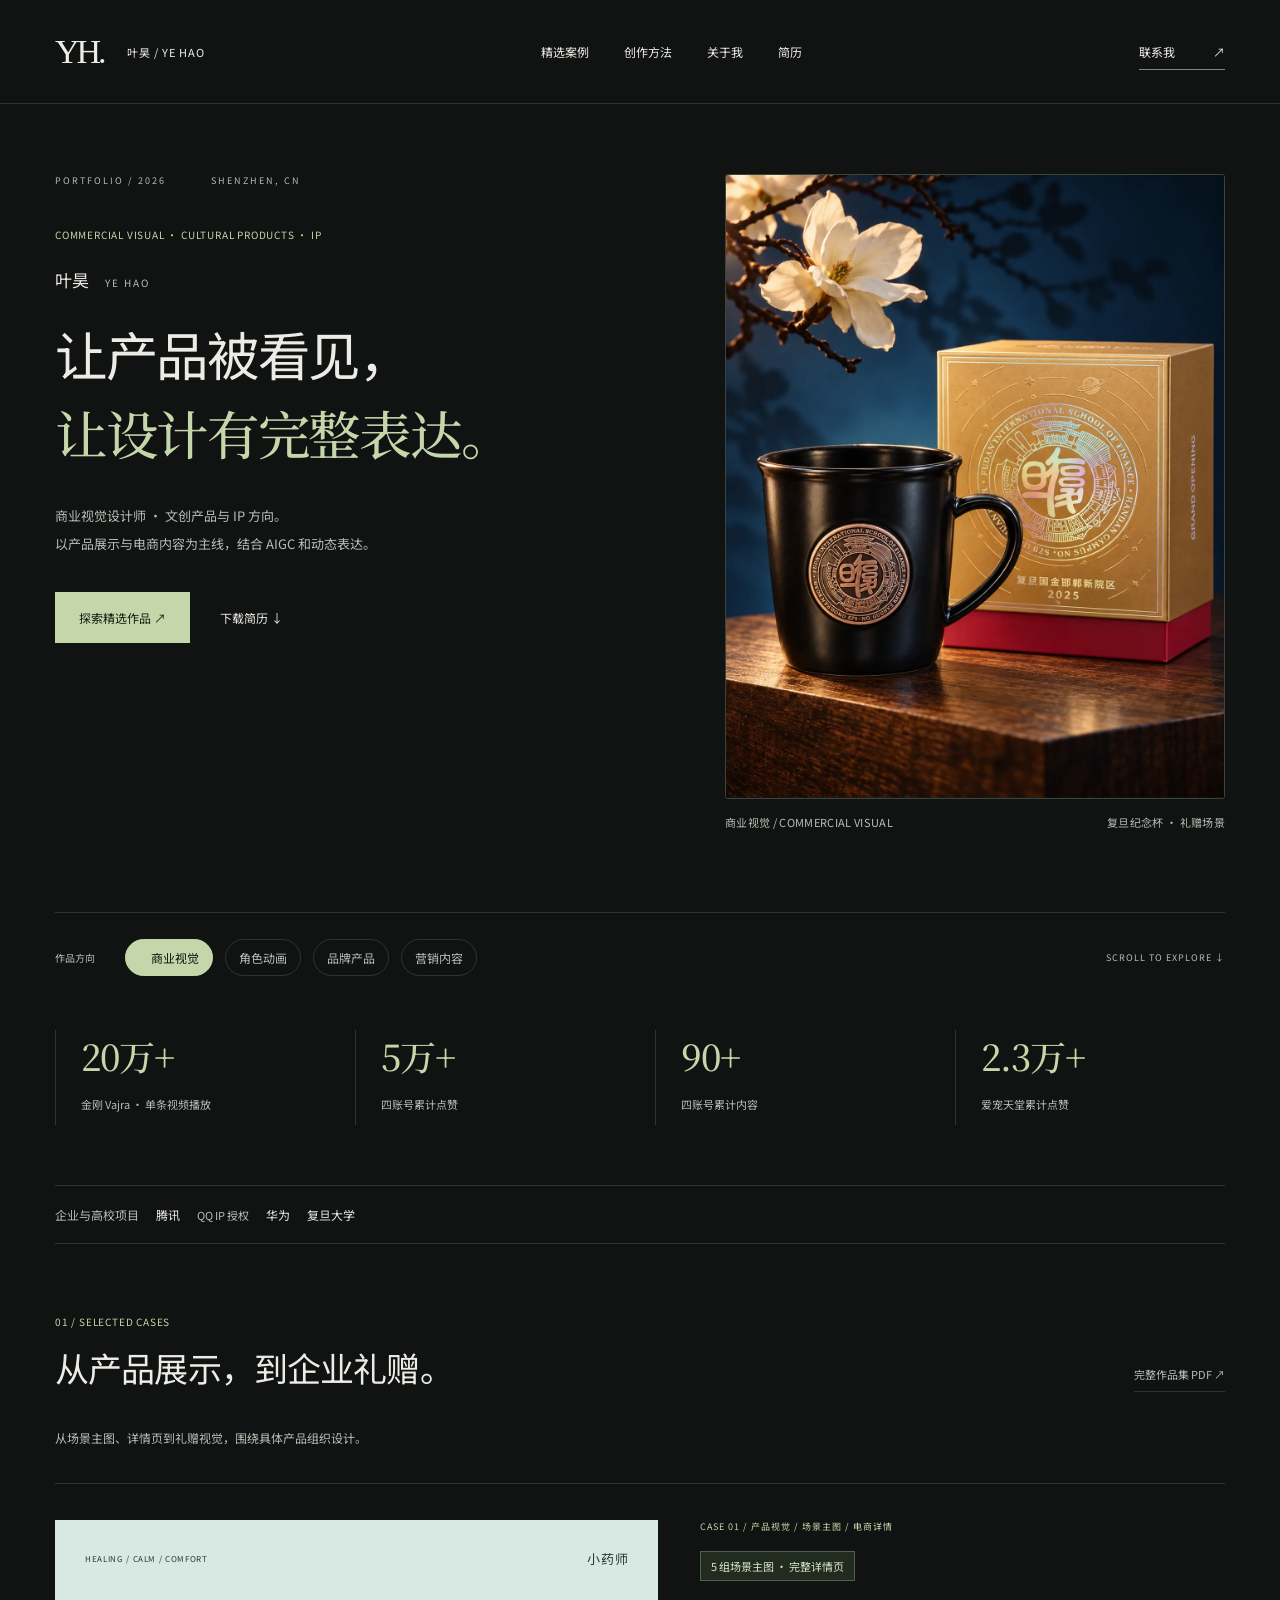
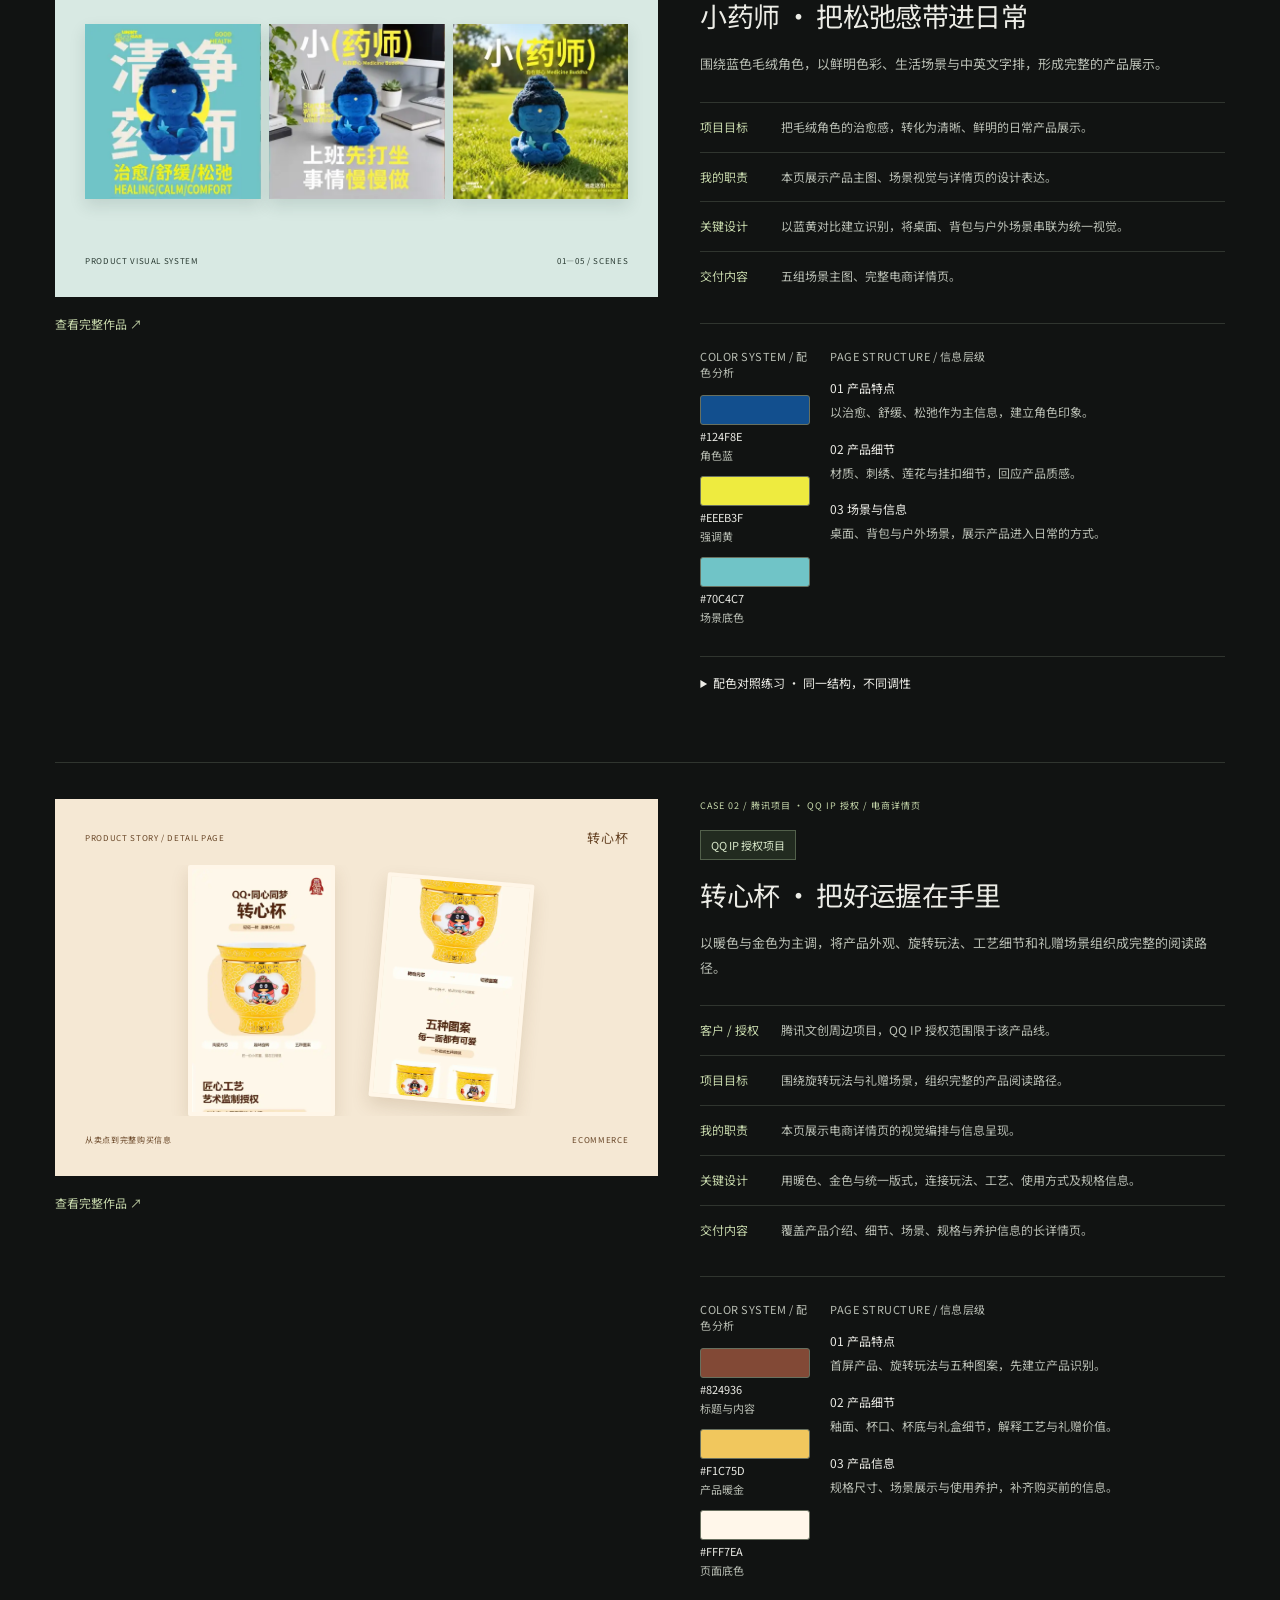
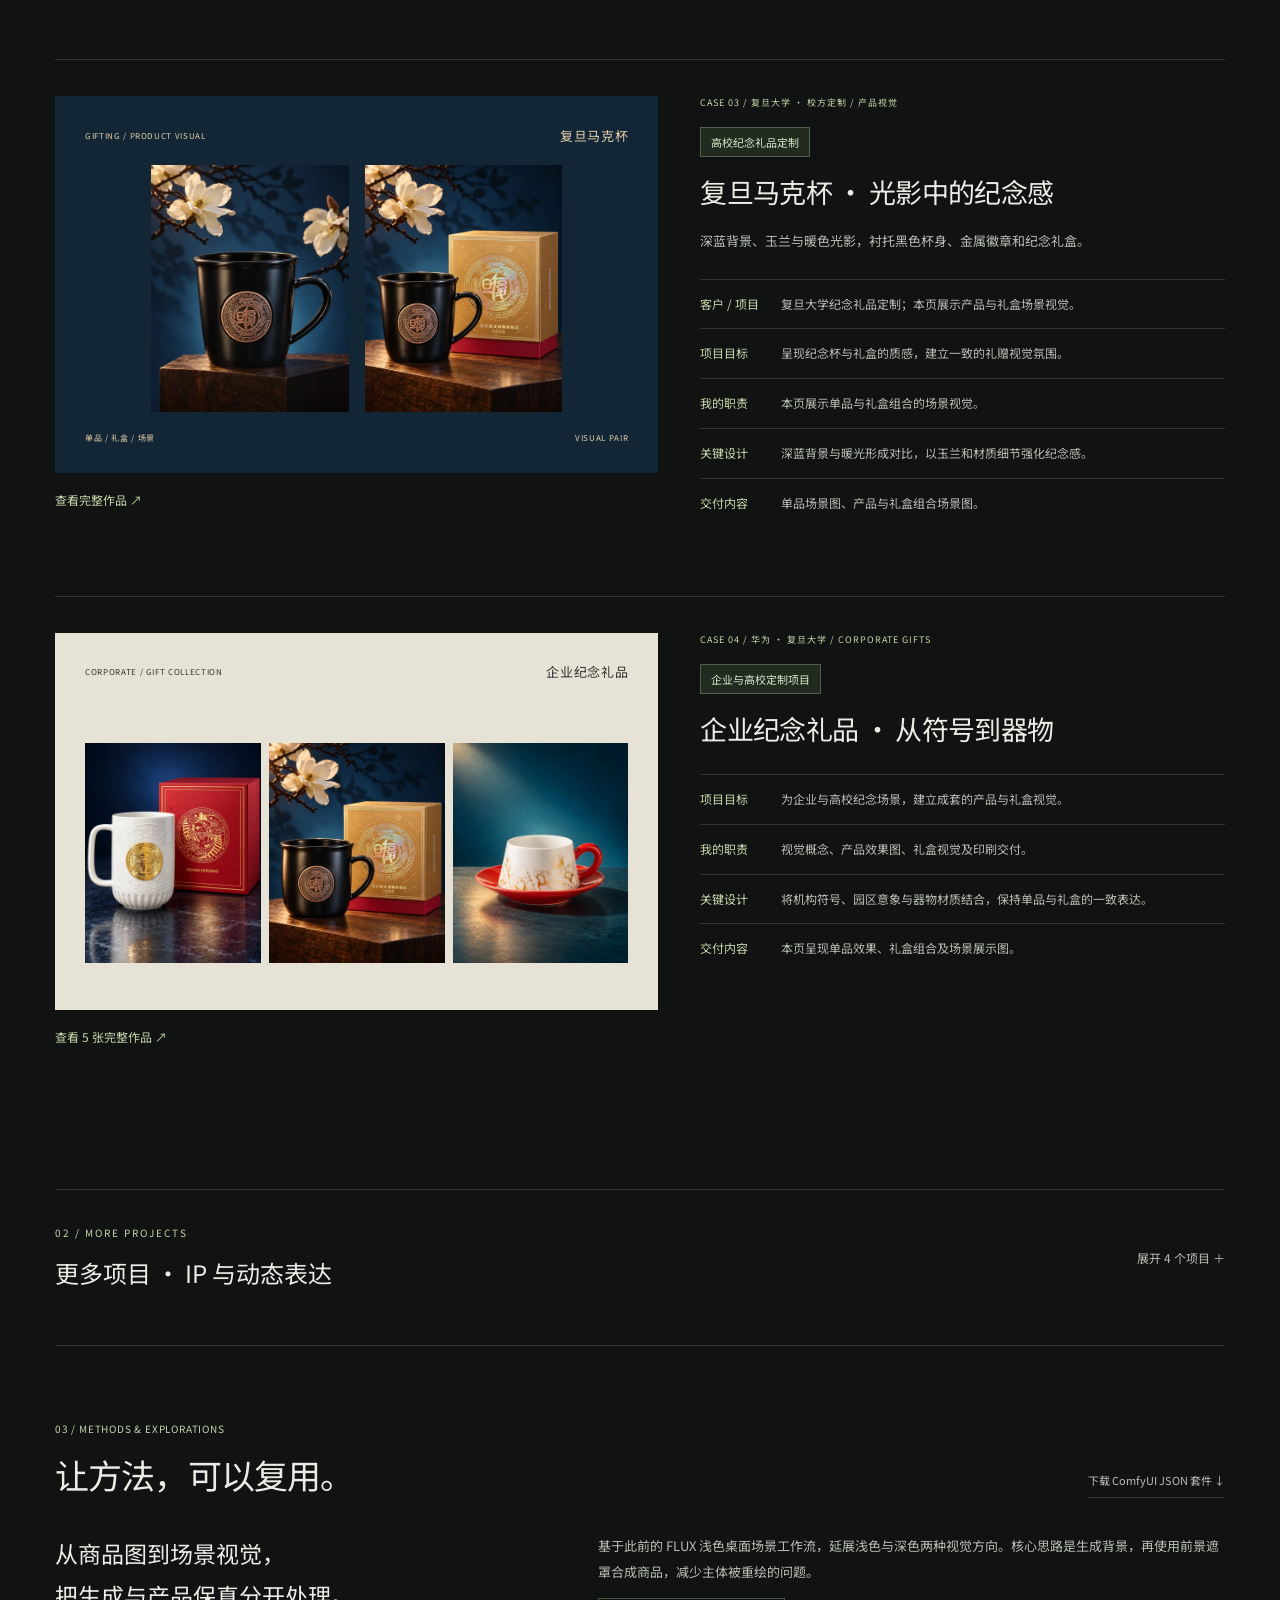
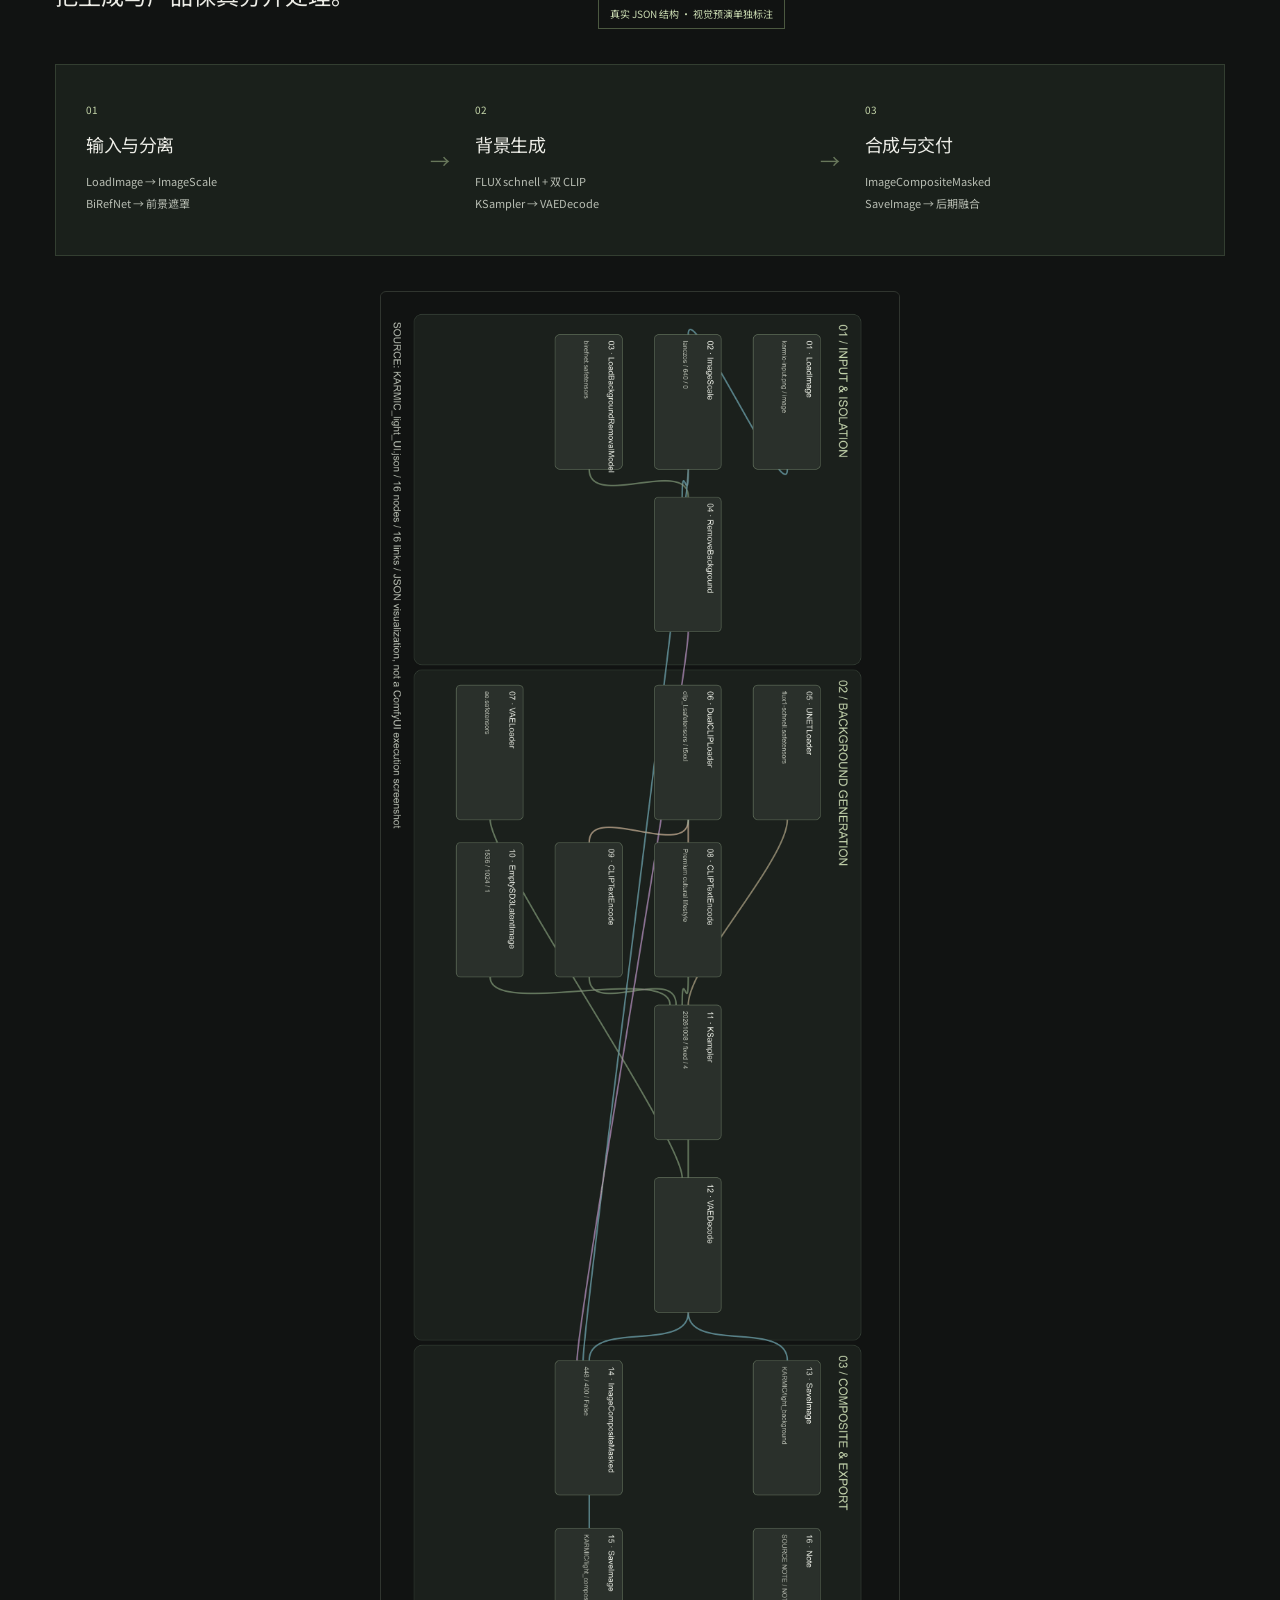
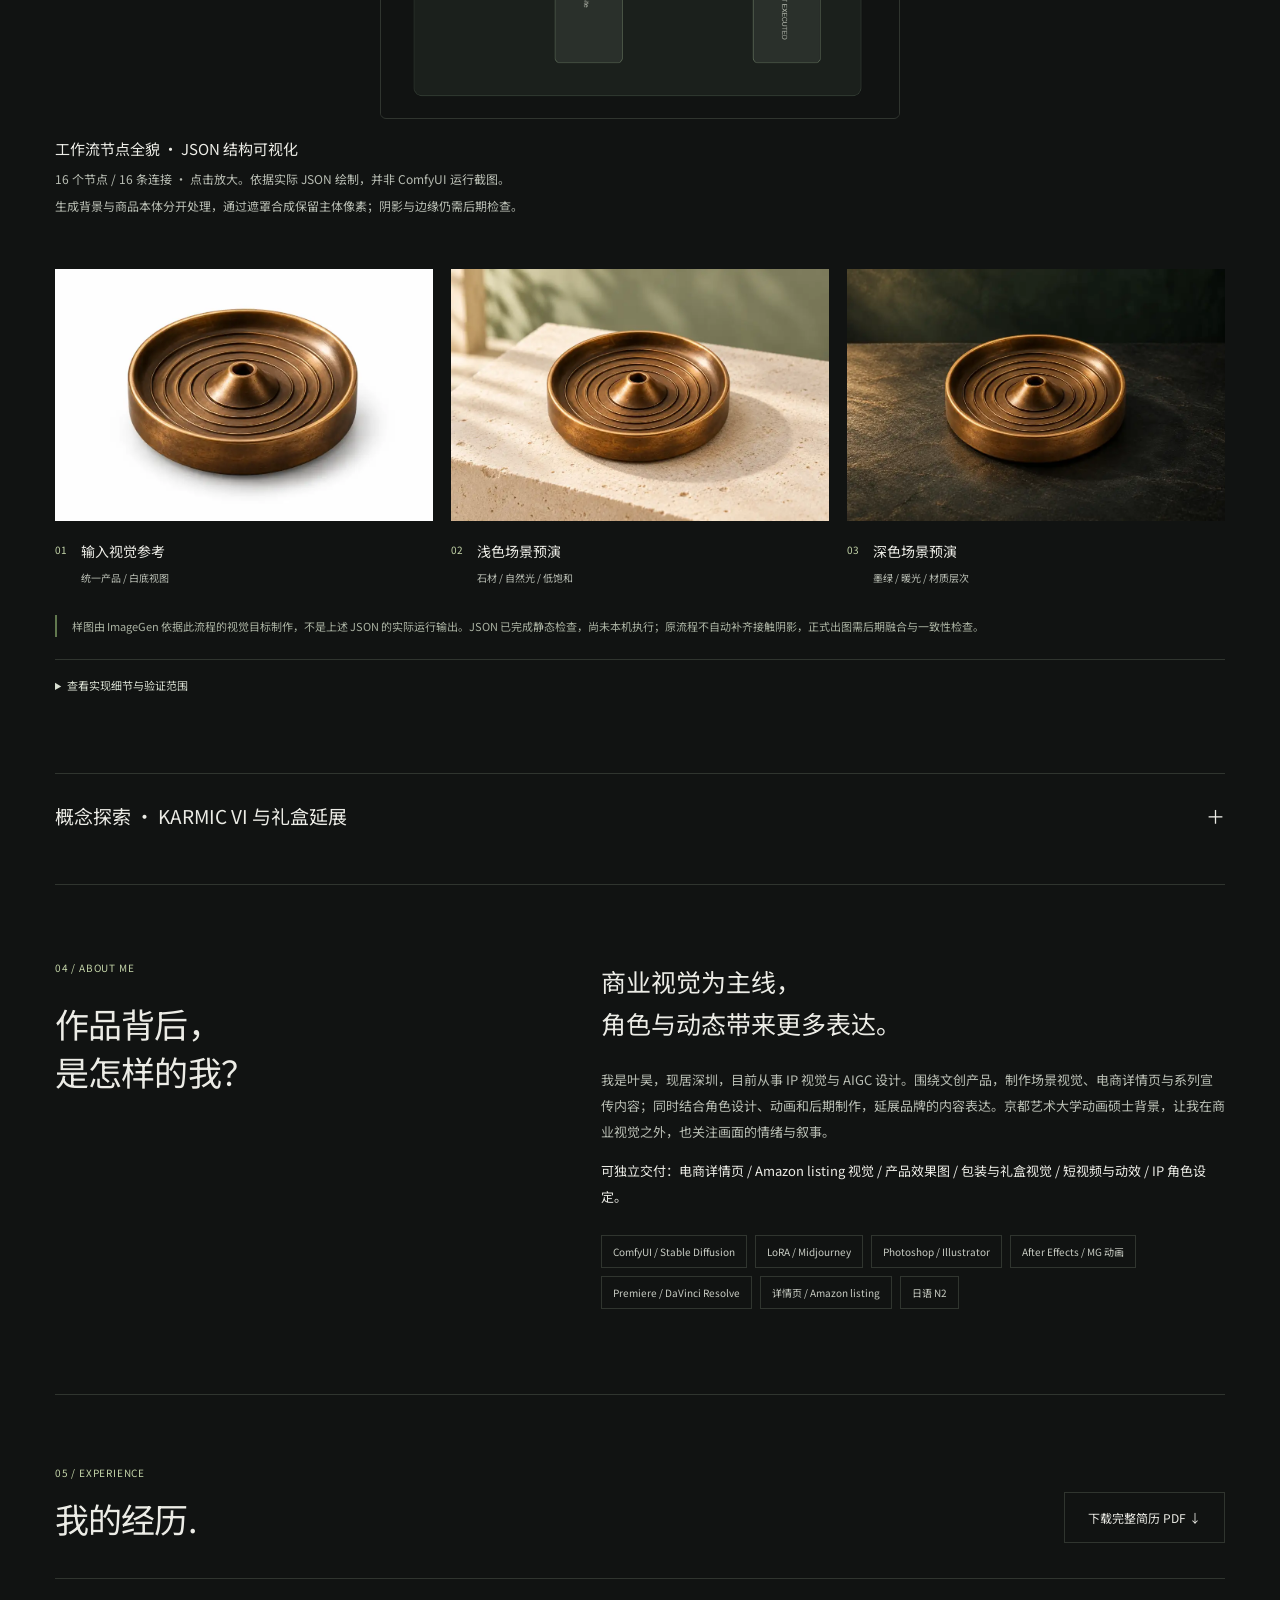
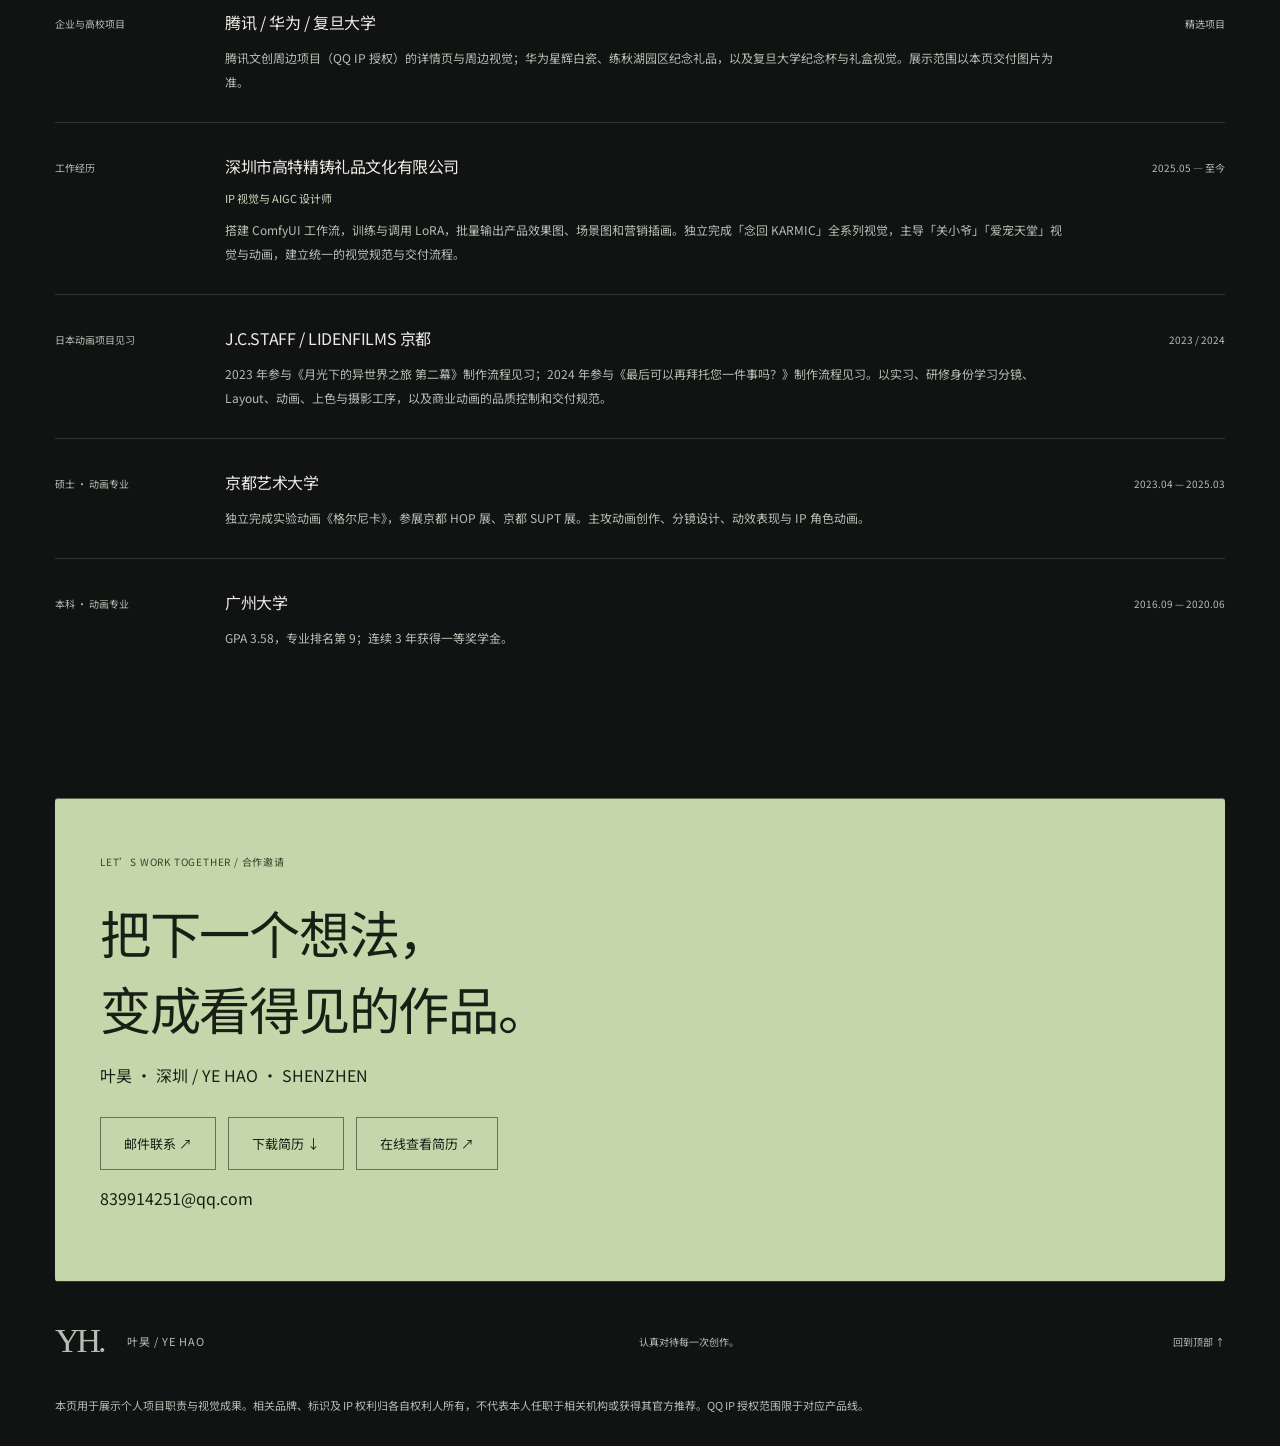
==== commit 627806ec: "Add files via upload" ====
--- a/index.html
+++ b/index.html
@@ -1,26 +1,26 @@
-<!doctype html>
-
-<html lang="zh-CN">
-
-<head><meta charset="UTF-8"><meta name="viewport" content="width=device-width,initial-scale=1"><meta name="description" content="叶昊｜商业视觉设计师，文创产品与 IP 方向，擅长 AIGC 与动态内容。"><title>叶昊 · 商业视觉作品集</title><link rel="stylesheet" href="style.css"><meta property="og:title" content="叶昊 · 商业视觉作品集"><meta property="og:description" content="文创产品与 IP 方向 · AIGC 工作流 · 深圳"><meta property="og:image" content="https://shuxia98.github.io/resume3/assets/og-cover.jpg"><meta property="og:url" content="https://shuxia98.github.io/resume3/?view=commercial"><meta property="og:type" content="website"><meta name="twitter:card" content="summary_large_image"><meta name="twitter:title" content="叶昊 · 商业视觉作品集"><meta name="twitter:image" content="https://shuxia98.github.io/resume3/assets/og-cover.jpg"><link rel="icon" href="assets/favicon.png"></head>
-
-<body data-direction="commercial">
-
-
-
-<header><a href="#home" class="logo" aria-label="回到首页"><span class="mark">YH.</span>叶昊 / YE HAO</a><a class="mobile-resume" href="docs/ye-hao-resume.pdf" download="叶昊_简历.pdf">简历 ↓</a><nav aria-label="主导航"><a href="#work">精选案例</a><a href="#workflow">创作方法</a><a href="#about">关于我</a><a href="#resume">简历</a></nav><a class="nav-contact" href="#contact">联系我 <span>↗</span></a></header>
-
-<main>
-
-<section id="home" class="hero"><div class="hero-main"><div class="edition">PORTFOLIO / 2026 <span>SHENZHEN, CN</span></div><p class="eyebrow">COMMERCIAL VISUAL · CULTURAL PRODUCTS · IP</p><p class="hello">叶昊 <span>YE HAO</span></p><h1>让产品被看见，<br><span class="serif">让设计有完整表达。</span></h1><p class="intro">商业视觉设计师 · 文创产品与 IP 方向。<br>以产品展示与电商内容为主线，结合 AIGC 和动态表达。</p><div class="actions"><a class="button dark" href="#work">探索精选作品 ↗</a><a class="text-link" href="docs/ye-hao-resume.pdf" download="叶昊_简历.pdf">下载简历 ↓</a></div></div><aside class="hero-art" aria-label="复旦纪念杯 · 礼赠场景"><div class="hero-cover"><img src="assets/hero-commercial.webp" alt="复旦纪念杯 · 礼赠场景" fetchpriority="high" decoding="async" width="1200" height="1500"></div><div class="hero-caption"><span>商业视觉 / COMMERCIAL VISUAL</span><span>复旦纪念杯 · 礼赠场景</span></div></aside><div class="hero-foot"><span>作品方向</span><nav class="directions" aria-label="作品集方向"><a href="?view=commercial" aria-current="page">商业视觉</a><a href="?view=animation">角色动画</a><a href="?view=brand">品牌产品</a><a href="?view=marketing">营销内容</a></nav><span class="scroll-note">SCROLL TO EXPLORE ↓</span></div></section><section class="numbers" aria-label="内容成果"><div><strong class="serif">20万+</strong><p>金刚 Vajra · 单条视频播放</p></div><div><strong class="serif">5万+</strong><p>四账号累计点赞</p></div><div><strong class="serif">90+</strong><p>四账号累计内容</p></div><div><strong class="serif">2.3万+</strong><p>爱宠天堂累计点赞</p></div></section><div class="client-strip"><span>企业与高校项目</span><b>腾讯</b><i>QQ IP 授权</i><b>华为</b><b>复旦大学</b></div><section id="work" class="work"><div class="section-head"><div><p class="eyebrow">01 / SELECTED CASES</p><h2>从产品展示，到企业礼赠。</h2></div><a href="docs/ye-hao-portfolio-2026.pdf" target="_blank" rel="noopener" class="text-link">完整作品集 PDF ↗</a></div><p class="curation-note">从场景主图、详情页到礼赠视觉，围绕具体产品组织设计。</p><div class="featured-cases"><article class="case-study"><button class="case-image" data-project="0" aria-label="查看小药师 · 把松弛感带进日常完整图片" aria-haspopup="dialog"><div class="cover-stage healing"><div class="cover-top"><span>HEALING / CALM / COMFORT</span><span>小药师</span></div><div class="ad-triptych"><div class="ad-tile"><img src="assets/healing-scenes.webp" style="--panel:0" alt="小药师完整场景主图 1" loading="lazy" decoding="async"></div><div class="ad-tile"><img src="assets/healing-scenes.webp" style="--panel:1" alt="小药师完整场景主图 2" loading="lazy" decoding="async"></div><div class="ad-tile"><img src="assets/healing-scenes.webp" style="--panel:4" alt="小药师完整场景主图 5" loading="lazy" decoding="async"></div></div><div class="cover-bottom"><span>PRODUCT VISUAL SYSTEM</span><span>01—05 / SCENES</span></div></div><span class="case-open">查看完整作品 ↗</span></button><div class="case-copy"><p class="eyebrow">CASE 01 / 产品视觉 / 场景主图 / 电商详情</p><span class="result-badge">5 组场景主图 · 完整详情页</span><h3>小药师 · 把松弛感带进日常</h3><p class="case-intro">围绕蓝色毛绒角色，以鲜明色彩、生活场景与中英文字排，形成完整的产品展示。</p><dl><div><dt>项目目标</dt><dd>把毛绒角色的治愈感，转化为清晰、鲜明的日常产品展示。</dd></div><div><dt>我的职责</dt><dd>本页展示产品主图、场景视觉与详情页的设计表达。</dd></div><div><dt>关键设计</dt><dd>以蓝黄对比建立识别，将桌面、背包与户外场景串联为统一视觉。</dd></div><div><dt>交付内容</dt><dd>五组场景主图、完整电商详情页。</dd></div></dl><div class="pdp-system"><div class="pdp-palette"><p class="pdp-label">COLOR SYSTEM / 配色分析</p><div class="swatch"><span style="background:#124F8E"></span><b>#124F8E</b><i>角色蓝</i></div><div class="swatch"><span style="background:#EEEB3F"></span><b>#EEEB3F</b><i>强调黄</i></div><div class="swatch"><span style="background:#70C4C7"></span><b>#70C4C7</b><i>场景底色</i></div></div><div class="pdp-structure"><p class="pdp-label">PAGE STRUCTURE / 信息层级</p><ol><li><b>01 产品特点</b><span>以治愈、舒缓、松弛作为主信息，建立角色印象。</span></li><li><b>02 产品细节</b><span>材质、刺绣、莲花与挂扣细节，回应产品质感。</span></li><li><b>03 场景与信息</b><span>桌面、背包与户外场景，展示产品进入日常的方式。</span></li></ol></div></div><details class="palette-experiment"><summary>配色对照练习 · 同一结构，不同调性</summary><p>原方案用蓝、黄与青色传达鲜明活力；以下马卡龙色卡探索更柔和的生活用品语气，沿用「特点 → 细节 → 信息」结构。此处仅为配色练习，并非已交付方案。</p><div class="palette-row"><span style="background:#C3C5F3">#C3C5F3</span><span style="background:#FFB3C2">#FFB3C2</span><span style="background:#AAE1F9">#AAE1F9</span></div></details></div></article><article class="case-study"><button class="case-image" data-project="1" aria-label="查看转心杯 · 把好运握在手里完整图片" aria-haspopup="dialog"><div class="cover-stage fortune"><div class="cover-top"><span>PRODUCT STORY / DETAIL PAGE</span><span>转心杯</span></div><div class="detail-mockups"><div class="detail-poster"><img src="assets/fortune-cup.webp" alt="转心杯详情页首屏与产品介绍" loading="lazy" decoding="async"></div><div class="detail-poster second"><img src="assets/fortune-cup.webp" alt="转心杯详情页延展节选" loading="lazy" decoding="async"></div></div><div class="cover-bottom"><span>从卖点到完整购买信息</span><span>ECOMMERCE</span></div></div><span class="case-open">查看完整作品 ↗</span></button><div class="case-copy"><p class="eyebrow">CASE 02 / 腾讯项目 · QQ IP 授权 / 电商详情页</p><span class="result-badge">QQ IP 授权项目</span><h3>转心杯 · 把好运握在手里</h3><p class="case-intro">以暖色与金色为主调，将产品外观、旋转玩法、工艺细节和礼赠场景组织成完整的阅读路径。</p><dl><div><dt>客户 / 授权</dt><dd>腾讯文创周边项目，QQ IP 授权范围限于该产品线。</dd></div><div><dt>项目目标</dt><dd>围绕旋转玩法与礼赠场景，组织完整的产品阅读路径。</dd></div><div><dt>我的职责</dt><dd>本页展示电商详情页的视觉编排与信息呈现。</dd></div><div><dt>关键设计</dt><dd>用暖色、金色与统一版式，连接玩法、工艺、使用方式及规格信息。</dd></div><div><dt>交付内容</dt><dd>覆盖产品介绍、细节、场景、规格与养护信息的长详情页。</dd></div></dl><div class="pdp-system"><div class="pdp-palette"><p class="pdp-label">COLOR SYSTEM / 配色分析</p><div class="swatch"><span style="background:#824936"></span><b>#824936</b><i>标题与内容</i></div><div class="swatch"><span style="background:#F1C75D"></span><b>#F1C75D</b><i>产品暖金</i></div><div class="swatch"><span style="background:#FFF7EA"></span><b>#FFF7EA</b><i>页面底色</i></div></div><div class="pdp-structure"><p class="pdp-label">PAGE STRUCTURE / 信息层级</p><ol><li><b>01 产品特点</b><span>首屏产品、旋转玩法与五种图案，先建立产品识别。</span></li><li><b>02 产品细节</b><span>釉面、杯口、杯底与礼盒细节，解释工艺与礼赠价值。</span></li><li><b>03 产品信息</b><span>规格尺寸、场景展示与使用养护，补齐购买前的信息。</span></li></ol></div></div></div></article><article class="case-study"><button class="case-image" data-project="2" aria-label="查看复旦马克杯 · 光影中的纪念感完整图片" aria-haspopup="dialog"><div class="cover-stage fudan"><div class="cover-top"><span>GIFTING / PRODUCT VISUAL</span><span>复旦马克杯</span></div><div class="paired-images"><img src="assets/fudan-cup.webp" alt="完整单品画面" loading="lazy" decoding="async"><img src="assets/fudan-set.webp" alt="完整礼盒画面" loading="lazy" decoding="async"></div><div class="cover-bottom"><span>单品 / 礼盒 / 场景</span><span>VISUAL PAIR</span></div></div><span class="case-open">查看完整作品 ↗</span></button><div class="case-copy"><p class="eyebrow">CASE 03 / 复旦大学 · 校方定制 / 产品视觉</p><span class="result-badge">高校纪念礼品定制</span><h3>复旦马克杯 · 光影中的纪念感</h3><p class="case-intro">深蓝背景、玉兰与暖色光影，衬托黑色杯身、金属徽章和纪念礼盒。</p><dl><div><dt>客户 / 项目</dt><dd>复旦大学纪念礼品定制；本页展示产品与礼盒场景视觉。</dd></div><div><dt>项目目标</dt><dd>呈现纪念杯与礼盒的质感，建立一致的礼赠视觉氛围。</dd></div><div><dt>我的职责</dt><dd>本页展示单品与礼盒组合的场景视觉。</dd></div><div><dt>关键设计</dt><dd>深蓝背景与暖光形成对比，以玉兰和材质细节强化纪念感。</dd></div><div><dt>交付内容</dt><dd>单品场景图、产品与礼盒组合场景图。</dd></div></dl></div></article><article class="case-study gift-case"><button class="case-image" data-project="8" aria-haspopup="dialog" aria-label="查看企业纪念礼品合集"><div class="cover-stage gift-cover"><div class="cover-top"><span>CORPORATE / GIFT COLLECTION</span><span>企业纪念礼品</span></div><div class="triple-images"><img src="assets/huawei-gift.webp" alt="华为 · 星辉白瓷纪念杯与礼盒" loading="lazy" decoding="async"><img src="assets/fudan-wide.webp" alt="复旦 · 黑陶宽腹纪念杯" loading="lazy" decoding="async"><img src="assets/orchid-tea.webp" alt="白瓷金兰 · 朱红相托" loading="lazy" decoding="async"></div></div><span class="case-open">查看 5 张完整作品 ↗</span></button><div class="case-copy"><p class="eyebrow">CASE 04 / 华为 · 复旦大学 / CORPORATE GIFTS</p><span class="result-badge">企业与高校定制项目</span><h3>企业纪念礼品 · 从符号到器物</h3><dl><div><dt>项目目标</dt><dd>为企业与高校纪念场景，建立成套的产品与礼盒视觉。</dd></div><div><dt>我的职责</dt><dd>视觉概念、产品效果图、礼盒视觉及印刷交付。</dd></div><div><dt>关键设计</dt><dd>将机构符号、园区意象与器物材质结合，保持单品与礼盒的一致表达。</dd></div><div><dt>交付内容</dt><dd>本页呈现单品效果、礼盒组合及场景展示图。</dd></div></dl></div></article></div></section><section id="more-work" class="more-work"><details><summary><span><small>02 / MORE PROJECTS</small><strong>更多项目 · IP 与动态表达</strong></span><span class="more-hint">展开 4 个项目 ＋</span></summary><p class="muted">以角色内容与动画背景，补充商业视觉的表达维度。</p><div class="projects"><button class="project normalized-project " data-project="5" data-category="ip" aria-haspopup="dialog"><div class="cover-stage guan"><div class="cover-top"><span>CULTURE / CHARACTER / EXPRESSION</span><span>关小爷</span></div><div class="ip-trio"><img src="assets/IM100.webp" alt="关小爷完整角色视觉" loading="lazy" decoding="async"><img src="assets/IM101.webp" alt="关小爷完整角色视觉" loading="lazy" decoding="async"><img src="assets/IM103.webp" alt="关小爷完整角色视觉" loading="lazy" decoding="async"></div><div class="cover-bottom"><span>文化 IP 的多场景延展</span><span>CHARACTER SYSTEM</span></div></div><div class="project-meta"><div><span class="tag">文旅 IP / 角色视觉 / 表情设计</span><h3>关小爷 · 传统文化的角色表达</h3><p class="project-summary">成都武侯祠衍生 IP 的角色视觉，以「福」「运」为主题延展传播内容。</p></div><span class="arrow">↗</span></div></button><button class="project normalized-project " data-project="6" data-category="ip" aria-haspopup="dialog"><div class="cover-stage pet"><div class="cover-top"><span>PET IP / STORYTELLING</span><span>爱宠天堂</span></div><img class="pet-art" src="assets/IM106.webp" alt="爱宠天堂角色与情境完整画面" loading="lazy" decoding="async"><div class="cover-bottom"><span>情感 / 角色 / 内容</span><span>PET STORIES</span></div></div><div class="project-meta"><div><span class="tag">宠物 IP / 插画 / 角色视觉</span><h3>爱宠天堂 · 可爱的情感连接</h3><p class="project-summary">围绕宠物情感与「宠灵」角色，探索可爱、趣味与叙事性的视觉表达。</p></div><span class="arrow">↗</span></div></button><button class="project normalized-project " data-project="3" data-category="brand" aria-haspopup="dialog"><div class="cover-stage series"><div class="cover-top"><span>KARMIC / PRODUCT COLLECTION</span><span>系列产品视觉</span></div><div class="collection-grid"><img src="assets/IM61.webp" alt="KARMIC 系列产品场景" loading="lazy" decoding="async"><img src="assets/IM62.webp" alt="KARMIC 系列产品场景" loading="lazy" decoding="async"><img src="assets/IM66.webp" alt="KARMIC 系列产品场景" loading="lazy" decoding="async"><img src="assets/IM69.webp" alt="KARMIC 系列产品场景" loading="lazy" decoding="async"></div><div class="cover-bottom"><span>系列化表达 / 商业应用</span><span>COLLECTION</span></div></div><div class="project-meta"><div><span class="tag">系列视觉 / 产品场景 / 电商应用</span><h3>念回 KARMIC · 系列产品视觉</h3><p class="project-summary">独立完成念回 KARMIC 全系列产品视觉，覆盖宣传图、场景效果图与电商展示。</p></div><span class="arrow">↗</span></div></button><button class="project normalized-project " data-project="7" data-category="ip" aria-haspopup="dialog"><div class="cover-stage film"><div class="cover-top"><span>ANIMATION / ART DIRECTION</span><span>椿萱</span></div><div class="film-grid"><img src="assets/IM114.webp" alt="椿萱场景画面" loading="lazy" decoding="async"><img src="assets/IM113.webp" alt="椿萱角色设定" loading="lazy" decoding="async"></div><div class="cover-bottom"><span>角色设定与场景叙事</span><span>VISUAL DEVELOPMENT</span></div></div><div class="project-meta"><div><span class="tag">二维动画 / 角色设定 / 场景设计</span><h3>《椿萱》 · 角色与场景的叙事</h3><p class="project-summary">获第十届国际大学生微电影盛典动画组一等奖。这里呈现角色设定与场景视觉。</p></div><span class="arrow">↗</span></div></button></div></details></section><section id="workflow" class="workflow-section"><div class="section-head"><div><p class="eyebrow">03 / METHODS & EXPLORATIONS</p><h2>让方法，可以复用。</h2></div><a class="text-link" href="files/comfyui-kit.zip" download>下载 ComfyUI JSON 套件 ↓</a></div><div class="workflow-intro"><p>从商品图到场景视觉，<br>把生成与产品保真分开处理。</p><div><p class="muted">基于此前的 FLUX 浅色桌面场景工作流，延展浅色与深色两种视觉方向。核心思路是生成背景，再使用前景遮罩合成商品，减少主体被重绘的问题。</p><span class="status-chip">真实 JSON 结构 · 视觉预演单独标注</span></div></div><div class="flow-map" aria-label="根据真实 JSON 梳理的结构示意"><div><span>01</span><h3>输入与分离</h3><p>LoadImage → ImageScale<br>BiRefNet → 前景遮罩</p></div><b>→</b><div><span>02</span><h3>背景生成</h3><p>FLUX schnell + 双 CLIP<br>KSampler → VAEDecode</p></div><b>→</b><div><span>03</span><h3>合成与交付</h3><p>ImageCompositeMasked<br>SaveImage → 后期融合</p></div></div><figure class="workflow-shot"><a href="assets/comfyui-workflow.png" target="_blank" rel="noopener"><img src="assets/comfyui-workflow.png" width="4096" height="1492" alt="按真实 JSON 绘制的 16 个节点与连接关系" loading="lazy" decoding="async"></a><figcaption><strong>工作流节点全貌 · JSON 结构可视化</strong><p>16 个节点 / 16 条连接 · 点击放大。依据实际 JSON 绘制，并非 ComfyUI 运行截图。</p><p>生成背景与商品本体分开处理，通过遮罩合成保留主体像素；阴影与边缘仍需后期检查。</p></figcaption></figure><div class="sample-grid"><figure><a href="assets/workflow-input.webp" target="_blank" rel="noopener"><img src="assets/workflow-input.webp" alt="输入视觉参考" loading="lazy" decoding="async"></a><figcaption><span>01</span><div><strong>输入视觉参考</strong><small>统一产品 / 白底视图</small></div></figcaption></figure><figure><a href="assets/workflow-light.webp" target="_blank" rel="noopener"><img src="assets/workflow-light.webp" alt="浅色场景预演" loading="lazy" decoding="async"></a><figcaption><span>02</span><div><strong>浅色场景预演</strong><small>石材 / 自然光 / 低饱和</small></div></figcaption></figure><figure><a href="assets/workflow-dark.webp" target="_blank" rel="noopener"><img src="assets/workflow-dark.webp" alt="深色场景预演" loading="lazy" decoding="async"></a><figcaption><span>03</span><div><strong>深色场景预演</strong><small>墨绿 / 暖光 / 材质层次</small></div></figcaption></figure></div><p class="workflow-note">样图由 ImageGen 依据此流程的视觉目标制作，不是上述 JSON 的实际运行输出。JSON 已完成静态检查，尚未本机执行；原流程不自动补齐接触阴影，正式出图需后期融合与一致性检查。</p><details class="workflow-spec"><summary>查看实现细节与验证范围</summary><p>1536 × 1024 背景；商品图等比缩放至 640 px 宽，合成坐标 x=448、y=400；固定种子 20261008，4 步，CFG 1，Euler / Simple。包内包含原始 UI JSON、两份 KARMIC 场景适配 JSON 和输入参考图。需安装对应模型与 BiRefNet 节点。已检查节点引用、画布范围与配置文件可读性。</p></details></section><div class="concept-study"><details><summary>概念探索 · KARMIC VI 与礼盒延展 <span>＋</span></summary><p class="muted">将一致的色彩、纹样与材质语言用于品牌触点。以下为 AI 辅助概念探索，独立于前面的商业项目展示。</p><div class="concept-card"><button class="project normalized-project " data-project="4" data-category="brand" aria-haspopup="dialog"><div class="cover-stage packaging"><img class="whole-cover" src="assets/karmic-family.webp" alt="KARMIC VI 与礼盒概念家族" loading="lazy" decoding="async"><span class="concept-label">AI 辅助概念设计</span></div><div class="project-meta"><div><span class="tag">VI / 包装概念 / AI 辅助设计</span><h3>KARMIC · VI 与礼盒概念延展</h3><p class="project-summary">以同心圆、山水纹样与纸张材质为线索，探索从视觉识别到礼盒体验的一致表达。</p></div><span class="arrow">↗</span></div></button></div></details></div><section id="about" class="about"><div><p class="eyebrow">04 / ABOUT ME</p><h2>作品背后，<br>是怎样的我？</h2></div><div class="about-body"><p class="about-lead">商业视觉为主线，<br>角色与动态带来更多表达。</p><p class="muted">我是叶昊，现居深圳，目前从事 IP 视觉与 AIGC 设计。围绕文创产品，制作场景视觉、电商详情页与系列宣传内容；同时结合角色设计、动画和后期制作，延展品牌的内容表达。京都艺术大学动画硕士背景，让我在商业视觉之外，也关注画面的情绪与叙事。</p><p class="deliverables">可独立交付：电商详情页 / Amazon listing 视觉 / 产品效果图 / 包装与礼盒视觉 / 短视频与动效 / IP 角色设定。</p><div class="skills"><span>ComfyUI / Stable Diffusion</span><span>LoRA / Midjourney</span><span>Photoshop / Illustrator</span><span>After Effects / MG 动画</span><span>Premiere / DaVinci Resolve</span><span>详情页 / Amazon listing</span><span>日语 N2</span></div></div></section>
-
-<section id="resume" class="resume"><div class="section-head"><div><p class="eyebrow">05 / EXPERIENCE</p><h2>我的经历<span class="accent">.</span></h2></div><a href="docs/ye-hao-resume.pdf" download="叶昊_简历.pdf" class="button outline">下载完整简历 PDF ↓</a></div><div class="timeline"><article><div class="timeline-type">企业与高校项目</div><div><h3>腾讯 / 华为 / 复旦大学</h3><p>腾讯文创周边项目（QQ IP 授权）的详情页与周边视觉；华为星辉白瓷、练秋湖园区纪念礼品，以及复旦大学纪念杯与礼盒视觉。展示范围以本页交付图片为准。</p></div><span class="date">精选项目</span></article><article><div class="timeline-type">工作经历</div><div><h3>深圳市高特精铸礼品文化有限公司</h3><strong class="role">IP 视觉与 AIGC 设计师</strong><p>搭建 ComfyUI 工作流，训练与调用 LoRA，批量输出产品效果图、场景图和营销插画。独立完成「念回 KARMIC」全系列视觉，主导「关小爷」「爱宠天堂」视觉与动画，建立统一的视觉规范与交付流程。</p></div><span class="date">2025.05 — 至今</span></article><article><div class="timeline-type">日本动画项目见习</div><div><h3>J.C.STAFF / LIDENFILMS 京都</h3><p>2023 年参与《月光下的异世界之旅 第二幕》制作流程见习；2024 年参与《最后可以再拜托您一件事吗？》制作流程见习。以实习、研修身份学习分镜、Layout、动画、上色与摄影工序，以及商业动画的品质控制和交付规范。</p></div><span class="date">2023 / 2024</span></article><article><div class="timeline-type">硕士 · 动画专业</div><div><h3>京都艺术大学</h3><p>独立完成实验动画《格尔尼卡》，参展京都 HOP 展、京都 SUPT 展。主攻动画创作、分镜设计、动效表现与 IP 角色动画。</p></div><span class="date">2023.04 — 2025.03</span></article><article><div class="timeline-type">本科 · 动画专业</div><div><h3>广州大学</h3><p>GPA 3.58，专业排名第 9；连续 3 年获得一等奖学金。</p></div><span class="date">2016.09 — 2020.06</span></article></div></section>
-
-<section id="contact" class="contact contact-cta"><p class="eyebrow">LET’S WORK TOGETHER / 合作邀请</p><h2>把下一个想法，<br>变成看得见的作品。</h2><p>叶昊 · 深圳 / YE HAO · SHENZHEN</p><div class="contact-actions"><a class="button" href="mailto:839914251@qq.com">邮件联系 ↗</a><a class="button" href="docs/ye-hao-resume.pdf" download="叶昊_简历.pdf">下载简历 ↓</a><a class="button" href="docs/ye-hao-resume.pdf" target="_blank" rel="noopener">在线查看简历 ↗</a></div><p class="contact-email">839914251@qq.com</p></section>
-
-</main><footer><a href="#home" class="logo"><span class="mark">YH.</span>叶昊 / YE HAO</a><span>认真对待每一次创作。</span><a href="#home">回到顶部 ↑</a></footer><p class="legal-note">本页用于展示个人项目职责与视觉成果。相关品牌、标识及 IP 权利归各自权利人所有，不代表本人任职于相关机构或获得其官方推荐。QQ IP 授权范围限于对应产品线。</p>
-
-<dialog id="project-dialog" aria-labelledby="dialog-title"><div class="dialog-top"><span>YE HAO / SELECTED WORK</span><button class="close" aria-label="关闭项目详情">×</button></div><div class="dialog-body"><p class="eyebrow" id="dialog-tag"></p><h2 id="dialog-title"></h2><p class="muted" id="dialog-intro"></p><div class="detail-grid"></div><div id="project-gallery"></div><button class="button dark close-bottom">返回作品集</button></div></dialog>
-
-<script src="script.js" defer></script><script src="router.js" defer></script></body></html>
-
+<!doctype html>
+
+<html lang="zh-CN">
+
+<head><meta charset="UTF-8"><meta name="viewport" content="width=device-width,initial-scale=1"><meta name="description" content="叶昊｜商业视觉设计师，文创产品与 IP 方向，擅长 AIGC 与动态内容。"><title>叶昊 · 商业视觉作品集</title><link rel="stylesheet" href="style.css?v=portrait-20261102"><meta property="og:title" content="叶昊 · 商业视觉作品集"><meta property="og:description" content="文创产品与 IP 方向 · AIGC 工作流 · 深圳"><meta property="og:image" content="https://shuxia98.github.io/resume3/assets/og-cover.jpg"><meta property="og:url" content="https://shuxia98.github.io/resume3/?view=commercial"><meta property="og:type" content="website"><meta name="twitter:card" content="summary_large_image"><meta name="twitter:title" content="叶昊 · 商业视觉作品集"><meta name="twitter:image" content="https://shuxia98.github.io/resume3/assets/og-cover.jpg"><link rel="icon" href="assets/favicon.png"></head>
+
+<body data-direction="commercial">
+
+
+
+<header><a href="#home" class="logo" aria-label="回到首页"><span class="mark">YH.</span>叶昊 / YE HAO</a><a class="mobile-resume" href="docs/ye-hao-resume.pdf" download="叶昊_简历.pdf">简历 ↓</a><nav aria-label="主导航"><a href="#work">精选案例</a><a href="#workflow">创作方法</a><a href="#about">关于我</a><a href="#resume">简历</a></nav><a class="nav-contact" href="#contact">联系我 <span>↗</span></a></header>
+
+<main>
+
+<section id="home" class="hero"><div class="hero-main"><div class="edition">PORTFOLIO / 2026 <span>SHENZHEN, CN</span></div><p class="eyebrow">COMMERCIAL VISUAL · CULTURAL PRODUCTS · IP</p><p class="hello">叶昊 <span>YE HAO</span></p><h1>让产品被看见，<br><span class="serif">让设计有完整表达。</span></h1><p class="intro">商业视觉设计师 · 文创产品与 IP 方向。<br>以产品展示与电商内容为主线，结合 AIGC 和动态表达。</p><div class="actions"><a class="button dark" href="#work">探索精选作品 ↗</a><a class="text-link" href="docs/ye-hao-resume.pdf" download="叶昊_简历.pdf">下载简历 ↓</a></div></div><aside class="hero-art" aria-label="复旦纪念杯 · 礼赠场景"><div class="hero-cover"><img src="assets/hero-commercial.webp" alt="复旦纪念杯 · 礼赠场景" fetchpriority="high" decoding="async" width="1200" height="1500"></div><div class="hero-caption"><span>商业视觉 / COMMERCIAL VISUAL</span><span>复旦纪念杯 · 礼赠场景</span></div></aside><div class="hero-foot"><span>作品方向</span><nav class="directions" aria-label="作品集方向"><a href="?view=commercial" aria-current="page">商业视觉</a><a href="?view=animation">角色动画</a><a href="?view=brand">品牌产品</a><a href="?view=marketing">营销内容</a></nav><span class="scroll-note">SCROLL TO EXPLORE ↓</span></div></section><section class="numbers" aria-label="内容成果"><div><strong class="serif">20万+</strong><p>金刚 Vajra · 单条视频播放</p></div><div><strong class="serif">5万+</strong><p>四账号累计点赞</p></div><div><strong class="serif">90+</strong><p>四账号累计内容</p></div><div><strong class="serif">2.3万+</strong><p>爱宠天堂累计点赞</p></div></section><div class="client-strip"><span>企业与高校项目</span><b>腾讯</b><i>QQ IP 授权</i><b>华为</b><b>复旦大学</b></div><section id="work" class="work"><div class="section-head"><div><p class="eyebrow">01 / SELECTED CASES</p><h2>从产品展示，到企业礼赠。</h2></div><a href="docs/ye-hao-portfolio-2026.pdf" target="_blank" rel="noopener" class="text-link">完整作品集 PDF ↗</a></div><p class="curation-note">从场景主图、详情页到礼赠视觉，围绕具体产品组织设计。</p><div class="featured-cases"><article class="case-study"><button class="case-image" data-project="0" aria-label="查看小药师 · 把松弛感带进日常完整图片" aria-haspopup="dialog"><div class="cover-stage healing"><div class="cover-top"><span>HEALING / CALM / COMFORT</span><span>小药师</span></div><div class="ad-triptych"><div class="ad-tile"><img src="assets/healing-scenes.webp" style="--panel:0" alt="小药师完整场景主图 1" loading="lazy" decoding="async"></div><div class="ad-tile"><img src="assets/healing-scenes.webp" style="--panel:1" alt="小药师完整场景主图 2" loading="lazy" decoding="async"></div><div class="ad-tile"><img src="assets/healing-scenes.webp" style="--panel:4" alt="小药师完整场景主图 5" loading="lazy" decoding="async"></div></div><div class="cover-bottom"><span>PRODUCT VISUAL SYSTEM</span><span>01—05 / SCENES</span></div></div><span class="case-open">查看完整作品 ↗</span></button><div class="case-copy"><p class="eyebrow">CASE 01 / 产品视觉 / 场景主图 / 电商详情</p><span class="result-badge">5 组场景主图 · 完整详情页</span><h3>小药师 · 把松弛感带进日常</h3><p class="case-intro">围绕蓝色毛绒角色，以鲜明色彩、生活场景与中英文字排，形成完整的产品展示。</p><dl><div><dt>项目目标</dt><dd>把毛绒角色的治愈感，转化为清晰、鲜明的日常产品展示。</dd></div><div><dt>我的职责</dt><dd>本页展示产品主图、场景视觉与详情页的设计表达。</dd></div><div><dt>关键设计</dt><dd>以蓝黄对比建立识别，将桌面、背包与户外场景串联为统一视觉。</dd></div><div><dt>交付内容</dt><dd>五组场景主图、完整电商详情页。</dd></div></dl><div class="pdp-system"><div class="pdp-palette"><p class="pdp-label">COLOR SYSTEM / 配色分析</p><div class="swatch"><span style="background:#124F8E"></span><b>#124F8E</b><i>角色蓝</i></div><div class="swatch"><span style="background:#EEEB3F"></span><b>#EEEB3F</b><i>强调黄</i></div><div class="swatch"><span style="background:#70C4C7"></span><b>#70C4C7</b><i>场景底色</i></div></div><div class="pdp-structure"><p class="pdp-label">PAGE STRUCTURE / 信息层级</p><ol><li><b>01 产品特点</b><span>以治愈、舒缓、松弛作为主信息，建立角色印象。</span></li><li><b>02 产品细节</b><span>材质、刺绣、莲花与挂扣细节，回应产品质感。</span></li><li><b>03 场景与信息</b><span>桌面、背包与户外场景，展示产品进入日常的方式。</span></li></ol></div></div><details class="palette-experiment"><summary>配色对照练习 · 同一结构，不同调性</summary><p>原方案用蓝、黄与青色传达鲜明活力；以下马卡龙色卡探索更柔和的生活用品语气，沿用「特点 → 细节 → 信息」结构。此处仅为配色练习，并非已交付方案。</p><div class="palette-row"><span style="background:#C3C5F3">#C3C5F3</span><span style="background:#FFB3C2">#FFB3C2</span><span style="background:#AAE1F9">#AAE1F9</span></div></details></div></article><article class="case-study"><button class="case-image" data-project="1" aria-label="查看转心杯 · 把好运握在手里完整图片" aria-haspopup="dialog"><div class="cover-stage fortune"><div class="cover-top"><span>PRODUCT STORY / DETAIL PAGE</span><span>转心杯</span></div><div class="detail-mockups"><div class="detail-poster"><img src="assets/fortune-cup.webp" alt="转心杯详情页首屏与产品介绍" loading="lazy" decoding="async"></div><div class="detail-poster second"><img src="assets/fortune-cup.webp" alt="转心杯详情页延展节选" loading="lazy" decoding="async"></div></div><div class="cover-bottom"><span>从卖点到完整购买信息</span><span>ECOMMERCE</span></div></div><span class="case-open">查看完整作品 ↗</span></button><div class="case-copy"><p class="eyebrow">CASE 02 / 腾讯项目 · QQ IP 授权 / 电商详情页</p><span class="result-badge">QQ IP 授权项目</span><h3>转心杯 · 把好运握在手里</h3><p class="case-intro">以暖色与金色为主调，将产品外观、旋转玩法、工艺细节和礼赠场景组织成完整的阅读路径。</p><dl><div><dt>客户 / 授权</dt><dd>腾讯文创周边项目，QQ IP 授权范围限于该产品线。</dd></div><div><dt>项目目标</dt><dd>围绕旋转玩法与礼赠场景，组织完整的产品阅读路径。</dd></div><div><dt>我的职责</dt><dd>本页展示电商详情页的视觉编排与信息呈现。</dd></div><div><dt>关键设计</dt><dd>用暖色、金色与统一版式，连接玩法、工艺、使用方式及规格信息。</dd></div><div><dt>交付内容</dt><dd>覆盖产品介绍、细节、场景、规格与养护信息的长详情页。</dd></div></dl><div class="pdp-system"><div class="pdp-palette"><p class="pdp-label">COLOR SYSTEM / 配色分析</p><div class="swatch"><span style="background:#824936"></span><b>#824936</b><i>标题与内容</i></div><div class="swatch"><span style="background:#F1C75D"></span><b>#F1C75D</b><i>产品暖金</i></div><div class="swatch"><span style="background:#FFF7EA"></span><b>#FFF7EA</b><i>页面底色</i></div></div><div class="pdp-structure"><p class="pdp-label">PAGE STRUCTURE / 信息层级</p><ol><li><b>01 产品特点</b><span>首屏产品、旋转玩法与五种图案，先建立产品识别。</span></li><li><b>02 产品细节</b><span>釉面、杯口、杯底与礼盒细节，解释工艺与礼赠价值。</span></li><li><b>03 产品信息</b><span>规格尺寸、场景展示与使用养护，补齐购买前的信息。</span></li></ol></div></div></div></article><article class="case-study"><button class="case-image" data-project="2" aria-label="查看复旦马克杯 · 光影中的纪念感完整图片" aria-haspopup="dialog"><div class="cover-stage fudan"><div class="cover-top"><span>GIFTING / PRODUCT VISUAL</span><span>复旦马克杯</span></div><div class="paired-images"><img src="assets/fudan-cup.webp" alt="完整单品画面" loading="lazy" decoding="async"><img src="assets/fudan-set.webp" alt="完整礼盒画面" loading="lazy" decoding="async"></div><div class="cover-bottom"><span>单品 / 礼盒 / 场景</span><span>VISUAL PAIR</span></div></div><span class="case-open">查看完整作品 ↗</span></button><div class="case-copy"><p class="eyebrow">CASE 03 / 复旦大学 · 校方定制 / 产品视觉</p><span class="result-badge">高校纪念礼品定制</span><h3>复旦马克杯 · 光影中的纪念感</h3><p class="case-intro">深蓝背景、玉兰与暖色光影，衬托黑色杯身、金属徽章和纪念礼盒。</p><dl><div><dt>客户 / 项目</dt><dd>复旦大学纪念礼品定制；本页展示产品与礼盒场景视觉。</dd></div><div><dt>项目目标</dt><dd>呈现纪念杯与礼盒的质感，建立一致的礼赠视觉氛围。</dd></div><div><dt>我的职责</dt><dd>本页展示单品与礼盒组合的场景视觉。</dd></div><div><dt>关键设计</dt><dd>深蓝背景与暖光形成对比，以玉兰和材质细节强化纪念感。</dd></div><div><dt>交付内容</dt><dd>单品场景图、产品与礼盒组合场景图。</dd></div></dl></div></article><article class="case-study gift-case"><button class="case-image" data-project="8" aria-haspopup="dialog" aria-label="查看企业纪念礼品合集"><div class="cover-stage gift-cover"><div class="cover-top"><span>CORPORATE / GIFT COLLECTION</span><span>企业纪念礼品</span></div><div class="triple-images"><img src="assets/huawei-gift.webp" alt="华为 · 星辉白瓷纪念杯与礼盒" loading="lazy" decoding="async"><img src="assets/fudan-wide.webp" alt="复旦 · 黑陶宽腹纪念杯" loading="lazy" decoding="async"><img src="assets/orchid-tea.webp" alt="白瓷金兰 · 朱红相托" loading="lazy" decoding="async"></div></div><span class="case-open">查看 5 张完整作品 ↗</span></button><div class="case-copy"><p class="eyebrow">CASE 04 / 华为 · 复旦大学 / CORPORATE GIFTS</p><span class="result-badge">企业与高校定制项目</span><h3>企业纪念礼品 · 从符号到器物</h3><dl><div><dt>项目目标</dt><dd>为企业与高校纪念场景，建立成套的产品与礼盒视觉。</dd></div><div><dt>我的职责</dt><dd>视觉概念、产品效果图、礼盒视觉及印刷交付。</dd></div><div><dt>关键设计</dt><dd>将机构符号、园区意象与器物材质结合，保持单品与礼盒的一致表达。</dd></div><div><dt>交付内容</dt><dd>本页呈现单品效果、礼盒组合及场景展示图。</dd></div></dl></div></article></div></section><section id="more-work" class="more-work"><details><summary><span><small>02 / MORE PROJECTS</small><strong>更多项目 · IP 与动态表达</strong></span><span class="more-hint">展开 4 个项目 ＋</span></summary><p class="muted">以角色内容与动画背景，补充商业视觉的表达维度。</p><div class="projects"><button class="project normalized-project " data-project="5" data-category="ip" aria-haspopup="dialog"><div class="cover-stage guan"><div class="cover-top"><span>CULTURE / CHARACTER / EXPRESSION</span><span>关小爷</span></div><div class="ip-trio"><img src="assets/IM100.webp" alt="关小爷完整角色视觉" loading="lazy" decoding="async"><img src="assets/IM101.webp" alt="关小爷完整角色视觉" loading="lazy" decoding="async"><img src="assets/IM103.webp" alt="关小爷完整角色视觉" loading="lazy" decoding="async"></div><div class="cover-bottom"><span>文化 IP 的多场景延展</span><span>CHARACTER SYSTEM</span></div></div><div class="project-meta"><div><span class="tag">文旅 IP / 角色视觉 / 表情设计</span><h3>关小爷 · 传统文化的角色表达</h3><p class="project-summary">成都武侯祠衍生 IP 的角色视觉，以「福」「运」为主题延展传播内容。</p></div><span class="arrow">↗</span></div></button><button class="project normalized-project " data-project="6" data-category="ip" aria-haspopup="dialog"><div class="cover-stage pet"><div class="cover-top"><span>PET IP / STORYTELLING</span><span>爱宠天堂</span></div><img class="pet-art" src="assets/IM106.webp" alt="爱宠天堂角色与情境完整画面" loading="lazy" decoding="async"><div class="cover-bottom"><span>情感 / 角色 / 内容</span><span>PET STORIES</span></div></div><div class="project-meta"><div><span class="tag">宠物 IP / 插画 / 角色视觉</span><h3>爱宠天堂 · 可爱的情感连接</h3><p class="project-summary">围绕宠物情感与「宠灵」角色，探索可爱、趣味与叙事性的视觉表达。</p></div><span class="arrow">↗</span></div></button><button class="project normalized-project " data-project="3" data-category="brand" aria-haspopup="dialog"><div class="cover-stage series"><div class="cover-top"><span>KARMIC / PRODUCT COLLECTION</span><span>系列产品视觉</span></div><div class="collection-grid"><img src="assets/IM61.webp" alt="KARMIC 系列产品场景" loading="lazy" decoding="async"><img src="assets/IM62.webp" alt="KARMIC 系列产品场景" loading="lazy" decoding="async"><img src="assets/IM66.webp" alt="KARMIC 系列产品场景" loading="lazy" decoding="async"><img src="assets/IM69.webp" alt="KARMIC 系列产品场景" loading="lazy" decoding="async"></div><div class="cover-bottom"><span>系列化表达 / 商业应用</span><span>COLLECTION</span></div></div><div class="project-meta"><div><span class="tag">系列视觉 / 产品场景 / 电商应用</span><h3>念回 KARMIC · 系列产品视觉</h3><p class="project-summary">独立完成念回 KARMIC 全系列产品视觉，覆盖宣传图、场景效果图与电商展示。</p></div><span class="arrow">↗</span></div></button><button class="project normalized-project " data-project="7" data-category="ip" aria-haspopup="dialog"><div class="cover-stage film"><div class="cover-top"><span>ANIMATION / ART DIRECTION</span><span>椿萱</span></div><div class="film-grid"><img src="assets/IM114.webp" alt="椿萱场景画面" loading="lazy" decoding="async"><img src="assets/IM113.webp" alt="椿萱角色设定" loading="lazy" decoding="async"></div><div class="cover-bottom"><span>角色设定与场景叙事</span><span>VISUAL DEVELOPMENT</span></div></div><div class="project-meta"><div><span class="tag">二维动画 / 角色设定 / 场景设计</span><h3>《椿萱》 · 角色与场景的叙事</h3><p class="project-summary">获第十届国际大学生微电影盛典动画组一等奖。这里呈现角色设定与场景视觉。</p></div><span class="arrow">↗</span></div></button></div></details></section><section id="workflow" class="workflow-section"><div class="section-head"><div><p class="eyebrow">03 / METHODS & EXPLORATIONS</p><h2>让方法，可以复用。</h2></div><a class="text-link" href="files/comfyui-kit.zip" download>下载 ComfyUI JSON 套件 ↓</a></div><div class="workflow-intro"><p>从商品图到场景视觉，<br>把生成与产品保真分开处理。</p><div><p class="muted">基于此前的 FLUX 浅色桌面场景工作流，延展浅色与深色两种视觉方向。核心思路是生成背景，再使用前景遮罩合成商品，减少主体被重绘的问题。</p><span class="status-chip">真实 JSON 结构 · 视觉预演单独标注</span></div></div><div class="flow-map" aria-label="根据真实 JSON 梳理的结构示意"><div><span>01</span><h3>输入与分离</h3><p>LoadImage → ImageScale<br>BiRefNet → 前景遮罩</p></div><b>→</b><div><span>02</span><h3>背景生成</h3><p>FLUX schnell + 双 CLIP<br>KSampler → VAEDecode</p></div><b>→</b><div><span>03</span><h3>合成与交付</h3><p>ImageCompositeMasked<br>SaveImage → 后期融合</p></div></div><figure class="workflow-shot"><a href="assets/comfyui-workflow-vertical.png" target="_blank" rel="noopener"><img src="assets/comfyui-workflow-vertical.png" width="1492" height="4096" alt="按真实 JSON 绘制的 16 个节点与连接关系" loading="lazy" decoding="async"></a><figcaption><strong>工作流节点全貌 · JSON 结构可视化</strong><p>16 个节点 / 16 条连接 · 点击放大。依据实际 JSON 绘制，并非 ComfyUI 运行截图。</p><p>生成背景与商品本体分开处理，通过遮罩合成保留主体像素；阴影与边缘仍需后期检查。</p></figcaption></figure><div class="sample-grid"><figure><a href="assets/workflow-input.webp" target="_blank" rel="noopener"><img src="assets/workflow-input.webp" alt="输入视觉参考" loading="lazy" decoding="async"></a><figcaption><span>01</span><div><strong>输入视觉参考</strong><small>统一产品 / 白底视图</small></div></figcaption></figure><figure><a href="assets/workflow-light.webp" target="_blank" rel="noopener"><img src="assets/workflow-light.webp" alt="浅色场景预演" loading="lazy" decoding="async"></a><figcaption><span>02</span><div><strong>浅色场景预演</strong><small>石材 / 自然光 / 低饱和</small></div></figcaption></figure><figure><a href="assets/workflow-dark.webp" target="_blank" rel="noopener"><img src="assets/workflow-dark.webp" alt="深色场景预演" loading="lazy" decoding="async"></a><figcaption><span>03</span><div><strong>深色场景预演</strong><small>墨绿 / 暖光 / 材质层次</small></div></figcaption></figure></div><p class="workflow-note">样图由 ImageGen 依据此流程的视觉目标制作，不是上述 JSON 的实际运行输出。JSON 已完成静态检查，尚未本机执行；原流程不自动补齐接触阴影，正式出图需后期融合与一致性检查。</p><details class="workflow-spec"><summary>查看实现细节与验证范围</summary><p>1536 × 1024 背景；商品图等比缩放至 640 px 宽，合成坐标 x=448、y=400；固定种子 20261008，4 步，CFG 1，Euler / Simple。包内包含原始 UI JSON、两份 KARMIC 场景适配 JSON 和输入参考图。需安装对应模型与 BiRefNet 节点。已检查节点引用、画布范围与配置文件可读性。</p></details></section><div class="concept-study"><details><summary>概念探索 · KARMIC VI 与礼盒延展 <span>＋</span></summary><p class="muted">将一致的色彩、纹样与材质语言用于品牌触点。以下为 AI 辅助概念探索，独立于前面的商业项目展示。</p><div class="concept-card"><button class="project normalized-project " data-project="4" data-category="brand" aria-haspopup="dialog"><div class="cover-stage packaging"><img class="whole-cover" src="assets/karmic-family.webp" alt="KARMIC VI 与礼盒概念家族" loading="lazy" decoding="async"><span class="concept-label">AI 辅助概念设计</span></div><div class="project-meta"><div><span class="tag">VI / 包装概念 / AI 辅助设计</span><h3>KARMIC · VI 与礼盒概念延展</h3><p class="project-summary">以同心圆、山水纹样与纸张材质为线索，探索从视觉识别到礼盒体验的一致表达。</p></div><span class="arrow">↗</span></div></button></div></details></div><section id="about" class="about"><div><p class="eyebrow">04 / ABOUT ME</p><h2>作品背后，<br>是怎样的我？</h2></div><div class="about-body"><p class="about-lead">商业视觉为主线，<br>角色与动态带来更多表达。</p><p class="muted">我是叶昊，现居深圳，目前从事 IP 视觉与 AIGC 设计。围绕文创产品，制作场景视觉、电商详情页与系列宣传内容；同时结合角色设计、动画和后期制作，延展品牌的内容表达。京都艺术大学动画硕士背景，让我在商业视觉之外，也关注画面的情绪与叙事。</p><p class="deliverables">可独立交付：电商详情页 / Amazon listing 视觉 / 产品效果图 / 包装与礼盒视觉 / 短视频与动效 / IP 角色设定。</p><div class="skills"><span>ComfyUI / Stable Diffusion</span><span>LoRA / Midjourney</span><span>Photoshop / Illustrator</span><span>After Effects / MG 动画</span><span>Premiere / DaVinci Resolve</span><span>详情页 / Amazon listing</span><span>日语 N2</span></div></div></section>
+
+<section id="resume" class="resume"><div class="section-head"><div><p class="eyebrow">05 / EXPERIENCE</p><h2>我的经历<span class="accent">.</span></h2></div><a href="docs/ye-hao-resume.pdf" download="叶昊_简历.pdf" class="button outline">下载完整简历 PDF ↓</a></div><div class="timeline"><article><div class="timeline-type">企业与高校项目</div><div><h3>腾讯 / 华为 / 复旦大学</h3><p>腾讯文创周边项目（QQ IP 授权）的详情页与周边视觉；华为星辉白瓷、练秋湖园区纪念礼品，以及复旦大学纪念杯与礼盒视觉。展示范围以本页交付图片为准。</p></div><span class="date">精选项目</span></article><article><div class="timeline-type">工作经历</div><div><h3>深圳市高特精铸礼品文化有限公司</h3><strong class="role">IP 视觉与 AIGC 设计师</strong><p>搭建 ComfyUI 工作流，训练与调用 LoRA，批量输出产品效果图、场景图和营销插画。独立完成「念回 KARMIC」全系列视觉，主导「关小爷」「爱宠天堂」视觉与动画，建立统一的视觉规范与交付流程。</p></div><span class="date">2025.05 — 至今</span></article><article><div class="timeline-type">日本动画项目见习</div><div><h3>J.C.STAFF / LIDENFILMS 京都</h3><p>2023 年参与《月光下的异世界之旅 第二幕》制作流程见习；2024 年参与《最后可以再拜托您一件事吗？》制作流程见习。以实习、研修身份学习分镜、Layout、动画、上色与摄影工序，以及商业动画的品质控制和交付规范。</p></div><span class="date">2023 / 2024</span></article><article><div class="timeline-type">硕士 · 动画专业</div><div><h3>京都艺术大学</h3><p>独立完成实验动画《格尔尼卡》，参展京都 HOP 展、京都 SUPT 展。主攻动画创作、分镜设计、动效表现与 IP 角色动画。</p></div><span class="date">2023.04 — 2025.03</span></article><article><div class="timeline-type">本科 · 动画专业</div><div><h3>广州大学</h3><p>GPA 3.58，专业排名第 9；连续 3 年获得一等奖学金。</p></div><span class="date">2016.09 — 2020.06</span></article></div></section>
+
+<section id="contact" class="contact contact-cta"><p class="eyebrow">LET’S WORK TOGETHER / 合作邀请</p><h2>把下一个想法，<br>变成看得见的作品。</h2><p>叶昊 · 深圳 / YE HAO · SHENZHEN</p><div class="contact-actions"><a class="button" href="mailto:839914251@qq.com">邮件联系 ↗</a><a class="button" href="docs/ye-hao-resume.pdf" download="叶昊_简历.pdf">下载简历 ↓</a><a class="button" href="docs/ye-hao-resume.pdf" target="_blank" rel="noopener">在线查看简历 ↗</a></div><p class="contact-email">839914251@qq.com</p></section>
+
+</main><footer><a href="#home" class="logo"><span class="mark">YH.</span>叶昊 / YE HAO</a><span>认真对待每一次创作。</span><a href="#home">回到顶部 ↑</a></footer><p class="legal-note">本页用于展示个人项目职责与视觉成果。相关品牌、标识及 IP 权利归各自权利人所有，不代表本人任职于相关机构或获得其官方推荐。QQ IP 授权范围限于对应产品线。</p>
+
+<dialog id="project-dialog" aria-labelledby="dialog-title"><div class="dialog-top"><span>YE HAO / SELECTED WORK</span><button class="close" aria-label="关闭项目详情">×</button></div><div class="dialog-body"><p class="eyebrow" id="dialog-tag"></p><h2 id="dialog-title"></h2><p class="muted" id="dialog-intro"></p><div class="detail-grid"></div><div id="project-gallery"></div><button class="button dark close-bottom">返回作品集</button></div></dialog>
+
+<script src="script.js" defer></script><script src="router.js" defer></script></body></html>
+
--- a/style.css
+++ b/style.css
@@ -1,36 +1,41 @@
-@font-face{font-family:'PortfolioSans';font-style:normal;font-weight:400;font-display:swap;src:url('fonts/sans-400.woff2') format('woff2');}
-@font-face{font-family:'PortfolioSans';font-style:normal;font-weight:600;font-display:swap;src:url('fonts/sans-600.woff2') format('woff2');}
-@font-face{font-family:'PortfolioSerif';font-style:normal;font-weight:500;font-display:swap;src:url('fonts/serif-500.woff2') format('woff2');}
-
-
-
-
-
-
-
-
-
-:root{color-scheme:dark;--paper:#111312;--ink:#ecece6;--muted:#a1a69e;--line:#30352f;--accent:#c5d6aa;--surface:#1b1f1a}*{box-sizing:border-box}html{scroll-behavior:smooth;scroll-padding-top:25px}body{margin:0;background:var(--paper);color:var(--ink);font-family:Arial,'Microsoft YaHei',sans-serif}a{color:inherit;text-decoration:none}button{font:inherit;color:inherit;cursor:pointer}a:focus-visible,button:focus-visible{outline:2px solid var(--accent);outline-offset:5px}header,main,footer{max-width:1340px;margin:auto;padding-left:55px;padding-right:55px}header{height:104px;display:flex;align-items:center;justify-content:space-between;border-bottom:1px solid var(--line)}.logo{display:flex;align-items:center;gap:18px;font-size:11px;letter-spacing:1px}.mark{font:34px Georgia,serif;letter-spacing:-3px}.logo .mark{margin-right:5px}nav{display:flex;gap:35px;font-size:12px}nav a:hover,.text-link:hover{color:var(--accent)}.nav-contact{font-size:12px;border-bottom:1px solid #80877a;padding:9px 0}.nav-contact span{margin-left:35px}.hero{padding-top:70px;display:grid;grid-template-columns:1.25fr 1fr;gap:45px;position:relative}.edition{font-size:9px;letter-spacing:2px;color:var(--muted);display:flex;gap:45px;margin-bottom:40px}.eyebrow{font-size:10px;letter-spacing:2px;font-weight:400;color:var(--accent);margin:0 0 25px}.hello{font-size:17px;margin:0 0 22px}.hello span{font-size:10px;letter-spacing:2px;color:var(--muted);margin-left:12px}h1{font-size:clamp(40px,4.6vw,64px);line-height:1.3;font-weight:400;letter-spacing:-2px;margin:0}.serif{font-family:Georgia,'STSong','SimSun',serif;color:var(--accent)}.intro{font-size:13px;line-height:2.1;color:var(--muted);margin:30px 0 35px}.actions{display:flex;align-items:center;gap:30px}.button{display:inline-flex;justify-content:center;align-items:center;padding:16px 23px;border:1px solid var(--line);font-size:12px;background:transparent}.dark{background:var(--accent);border-color:var(--accent);color:#171d13}.dark:hover{background:#dbe8c8}.text-link{font-size:12px}.hero-art{position:relative;height:440px;align-self:center;margin:0 0 0 15px}.art-frame{position:absolute;overflow:hidden;background:#282c24}.art-frame img{width:100%;height:100%;object-fit:cover;display:block}.primary{left:0;top:0;width:84%;height:85%;transform:rotate(-4deg)}.secondary{right:0;bottom:0;width:37%;height:49%;transform:rotate(7deg);border:7px solid var(--paper);box-shadow:0 15px 40px #0006}.art-index{position:absolute;right:4%;top:5%;font-size:9px;letter-spacing:2px;line-height:1.8;writing-mode:vertical-rl;color:var(--muted)}.hero-foot{grid-column:1/-1;display:flex;align-items:center;gap:30px;border-top:1px solid var(--line);padding:26px 0;color:var(--muted);font-size:10px;margin-top:35px}.directions{display:flex;gap:24px;font-size:11px}.directions a[aria-current=page]{color:var(--ink)}.directions a[aria-current=page]:before{content:'';display:inline-block;width:5px;height:5px;background:var(--accent);border-radius:50%;margin:0 7px 2px 0}.scroll-note{margin-left:auto;font-size:9px;letter-spacing:1px}.numbers{display:grid;grid-template-columns:repeat(4,1fr);padding:28px 0 60px;gap:30px}.numbers>div{border-left:1px solid var(--line);padding-left:25px}.numbers strong{font-size:29px;font-weight:400;letter-spacing:-1px}.numbers p{font-size:10px;color:var(--muted);line-height:1.8;margin-top:14px}.work{padding:70px 0 90px;border-top:1px solid var(--line)}.section-head{display:flex;align-items:end;justify-content:space-between;gap:30px;margin-bottom:35px}.section-head .eyebrow{margin-bottom:15px}h2{font-size:34px;line-height:1.4;font-weight:400;letter-spacing:-1px;margin:0}.section-head>.text-link{font-size:11px;white-space:nowrap;color:var(--muted);border-bottom:1px solid var(--line);padding-bottom:9px}.filters{display:flex;gap:10px;flex-wrap:wrap;margin-bottom:18px}.filters button{font-size:11px;border:1px solid var(--line);background:none;padding:10px 16px;border-radius:3px;color:var(--muted)}.filters button[aria-pressed=true]{background:var(--ink);color:var(--paper);border-color:var(--ink)}.filters span{font-size:8px;margin-left:6px}.curation-note{font-size:12px;line-height:1.8;color:var(--muted);margin:0 0 34px}.projects{display:grid;grid-template-columns:1fr 1fr;gap:40px 30px}.project{padding:0;background:none;border:0;text-align:left;min-width:0}.project[hidden]{display:none}.project-art{height:350px;overflow:hidden;position:relative;background:var(--surface)}.project-art img{width:100%;height:100%;object-fit:cover;display:block;transition:transform .5s}.project:hover .project-art img{transform:scale(1.035)}.view-label{position:absolute;bottom:18px;right:18px;background:#141a16de;color:#eee;padding:11px 15px;font-size:10px;border:1px solid #ffffff30;backdrop-filter:blur(8px)}.project-meta{display:flex;align-items:start;gap:17px;padding:23px 0 0}.project-number{font:12px Georgia,serif;color:#818778;padding-top:3px}.project-meta>div{flex:1}.tag{font-size:9px;letter-spacing:1px;color:var(--muted)}h3{font-size:19px;line-height:1.5;font-weight:400;margin:10px 0}.project-summary{font-size:11px;line-height:1.9;color:var(--muted);margin:0;max-width:470px}.arrow{font-size:22px;margin-top:20px;color:var(--accent)}.lead-project{grid-column:1/-1;display:grid;grid-template-columns:1.65fr 1fr;background:var(--surface)}.lead-project .project-art{height:440px}.lead-project .project-meta{padding:45px 30px;align-self:center}.lead-project h3{font-size:27px;line-height:1.6;margin:18px 0}.lead-project .project-summary{line-height:2}.lead-project .arrow{display:none}.lead-project .project-number{font-size:15px}.long-cover img{object-position:top}.cup-cover img{object-position:50% 62%}.work-note{text-align:center;font-size:10px;color:var(--muted);margin-top:45px}.practice{padding:55px 0 65px;border-top:1px solid var(--line)}.practice-grid{display:grid;grid-template-columns:repeat(3,1fr);gap:45px}.practice article>span{font:26px Georgia,serif;color:#6e7c61}.practice h3{font-size:19px;margin:20px 0 15px}.practice p{font-size:12px;line-height:2;color:var(--muted)}.about{display:grid;grid-template-columns:1fr 1.4fr;gap:100px;border-top:1px solid var(--line);padding:75px 0 85px}.about-lead{font-size:25px;line-height:1.7;margin:0 0 22px}.muted{font-size:13px;line-height:2;color:var(--muted)}.skills{display:flex;gap:8px;flex-wrap:wrap;margin-top:25px}.skills span{padding:8px 11px;border:1px solid var(--line);font-size:10px;color:#c9cdc4}.resume{padding:70px 0 80px;border-top:1px solid var(--line)}.outline{color:var(--ink)}.outline:hover{background:var(--surface)}.timeline article{border-top:1px solid var(--line);padding:28px 0;display:grid;grid-template-columns:150px 1fr 140px;gap:20px}.timeline-type,.date{font-size:10px;color:var(--muted);padding-top:9px}.date{text-align:right}.timeline h3{font-size:16px;margin:3px 0 12px}.timeline p{font-size:12px;line-height:1.9;color:var(--muted);margin:0}.role{font-size:11px;font-weight:400;display:block;margin-bottom:12px;color:#cbd5be}.contact{padding:55px 0 45px;border-top:1px solid #56634a;border-bottom:1px solid var(--line);margin-bottom:40px}.contact h2{font-size:44px}.contact h2 span{display:block;color:var(--accent);font-family:'SimSun',serif}.contact-bottom{display:flex;justify-content:space-between;align-items:center;margin-top:30px}.contact-bottom p{font-size:12px;line-height:2;color:var(--muted)}.contact-placeholder{display:block;font-size:23px;margin-top:22px;width:max-content;border-bottom:1px solid #68715e;color:var(--ink);padding-bottom:4px}.contact-icon{font-size:90px;color:var(--accent);font-weight:200}footer{padding-bottom:35px;display:flex;align-items:center;justify-content:space-between;font-size:10px;color:var(--muted)}.modal-open{overflow:hidden}dialog{width:calc(100% - 32px);max-width:1000px;max-height:92vh;padding:0;background:#191c18;color:var(--ink);border:1px solid #454c3e;overscroll-behavior:contain}dialog::backdrop{background:#030604dc;backdrop-filter:blur(8px)}.dialog-top{position:sticky;top:0;z-index:2;display:flex;align-items:center;justify-content:space-between;background:#191c18;padding:12px 30px;border-bottom:1px solid var(--line);font-size:10px;letter-spacing:2px}.close{background:none;border:0;font-size:32px;width:40px;height:40px}.dialog-body{padding:35px 40px}.dialog-body .eyebrow{margin-bottom:15px}.detail-grid{display:grid;grid-template-columns:1fr 1fr;gap:30px;margin:30px 0}.detail-grid section{border-top:1px solid var(--line)}.detail-grid h3{font-size:16px}.detail-grid p{font-size:12px;line-height:1.9;color:var(--muted)}#project-gallery figure{margin:0 0 35px}#project-gallery img{width:100%;height:auto;display:block;background:#222}#project-gallery a{display:block;cursor:zoom-in}#project-gallery figcaption{font-size:10px;color:var(--muted);line-height:1.8;padding:12px 0}body[data-direction=marketing]{--accent:#dbe598}body[data-direction=brand]{--accent:#d9c7a3}
-@media(min-width:1500px){.hero{padding-top:90px}.hero-art{height:480px}.hero-foot{margin-top:55px}}@media(max-width:800px){header,main,footer{padding-left:24px;padding-right:24px}header{height:80px}nav{gap:18px;font-size:11px}.nav-contact{display:none}.logo{gap:10px;font-size:10px}.hero{grid-template-columns:1fr;padding-top:36px;gap:30px}.edition{margin-bottom:30px;justify-content:space-between}.hello{margin-bottom:16px}h1{font-size:42px;letter-spacing:-1px}.intro{font-size:12px}.hero-art{height:360px;margin:0 12px}.primary{width:83%;height:90%}.secondary{width:32%;height:53%}.hero-foot{margin-top:0;gap:16px;flex-wrap:wrap;padding:23px 0}.directions{gap:18px;font-size:10px}.scroll-note{display:none}.numbers{grid-template-columns:1fr 1fr;gap:25px;padding:25px 0 45px}.numbers>div{padding-left:16px}.numbers strong{font-size:26px}.work{padding:45px 0 55px}h2{font-size:27px}.section-head{gap:15px;align-items:start}.section-head>.text-link{white-space:normal;max-width:100px;line-height:1.8;font-size:10px;flex-shrink:0}.filters{gap:8px}.filters button{padding:9px 11px;font-size:10px}.curation-note{font-size:11px}.projects{grid-template-columns:1fr;gap:30px}.lead-project{display:block}.lead-project .project-art{height:320px}.lead-project .project-meta{padding:24px 20px 30px}.lead-project h3{font-size:22px;margin:10px 0}.project-art{height:320px}.project-meta{gap:12px}h3{font-size:18px}.practice{padding:40px 0}.practice-grid{grid-template-columns:1fr;gap:20px}.practice article{display:grid;grid-template-columns:40px 1fr;gap:0 15px}.practice h3{margin:0}.practice p{grid-column:2;margin-top:8px}.about{grid-template-columns:1fr;gap:28px;padding:45px 0}.about-lead{font-size:23px}.resume{padding:45px 0}.outline{padding:12px;font-size:10px}.timeline article{grid-template-columns:1fr;gap:8px}.timeline-type{padding:0}.date{text-align:left;padding:0}.contact{padding:35px 0}.contact h2{font-size:32px}.contact-placeholder{font-size:18px}.contact-icon{font-size:55px}footer>span{display:none}.dialog-body{padding:25px 20px}.dialog-body h2{font-size:24px}.dialog-top{padding:8px 15px}.detail-grid{grid-template-columns:1fr;gap:10px}}
-@media(prefers-reduced-motion:reduce){html{scroll-behavior:auto}*{transition:none!important}}@media print{body{background:white;color:black}header,.hero-art,.hero-foot,.numbers,.work,.practice,.button,footer,dialog{display:none!important}main{padding:0}.hero{display:block;padding:0}h1{font-size:30px}.serif,.about-lead,.contact h2 span{color:black}.intro,.muted,.timeline p,.timeline-type,.date{color:#444}.about,.resume,.contact{padding:20px 0}.skills span{color:black}.contact{margin:0}.contact-placeholder{color:black}.timeline article{break-inside:avoid}}
-/* Revision 3 — unified case covers and independent workflow */
-body,button{font-family:'PortfolioSans','Noto Sans SC','Microsoft YaHei',sans-serif;font-weight:400;-webkit-font-smoothing:antialiased}h1,h2,h3{font-weight:500;letter-spacing:-.025em}.serif,.contact h2 span{font-family:'PortfolioSerif','Noto Serif SC','SimSun',serif;font-weight:500}.hero h1{font-size:clamp(36px,4.1vw,58px);line-height:1.5}.hello{font-weight:500}.project-summary,.muted,.timeline p{line-height:2}.tag,.eyebrow{letter-spacing:.08em}.hero-art .primary{transform:none;width:78%;height:92%}.hero-art .primary img{object-fit:contain;background:#0d1b23}.hero-art .secondary{transform:none;width:42%;height:46%;border-width:6px}.hero-art .secondary img{object-fit:contain;background:#eee5d5}
-.cover-stage{width:100%;aspect-ratio:16/10;position:relative;overflow:hidden;display:flex;flex-direction:column;justify-content:space-between;padding:5%;color:#293a32;transition:filter .3s}.cover-top,.cover-bottom{display:flex;align-items:center;justify-content:space-between;gap:12px;font-size:8px;letter-spacing:.08em;line-height:1.4;flex-shrink:0;z-index:1}.cover-top span:last-child{font-size:13px;font-weight:500}.cover-bottom{font-size:8px}.healing{background:#d8e9e3}.ad-triptych{display:flex;gap:8px;width:100%;align-items:center}.ad-tile{aspect-ratio:1;width:calc((100% - 16px)/3);overflow:hidden;box-shadow:0 7px 15px #173b3220}.ad-tile img{height:100%;width:500%;max-width:none;display:block;transform:translateX(calc(var(--panel) * -20%))}.fortune{background:#f5e8d4;color:#674425}.detail-mockups{height:79%;display:flex;justify-content:center;gap:8%;align-items:center;overflow:hidden}.detail-poster{height:100%;width:27%;overflow:hidden;box-shadow:0 8px 18px #68461c26;border:4px solid #fff6e8;border-radius:2px}.detail-poster img{display:block;width:100%;height:auto}.detail-poster.second{transform:rotate(5deg);height:90%}.detail-poster.second img{transform:translateY(-20%)}.fudan{background:#122635;color:#e4ceaa}.paired-images{display:flex;gap:3%;height:78%;justify-content:center}.paired-images img{object-fit:contain;max-width:46%;height:100%}.packaging{padding:0;background:#eae2d4;justify-content:center}.whole-cover{width:100%;height:100%;object-fit:contain;display:block}.concept-label{position:absolute;bottom:13px;right:14px;background:#132018e8;color:#eadfc6;border:1px solid #ffffff30;padding:8px 11px;font-size:9px}.series{background:#e9e5d9}.collection-grid{display:grid;grid-template-columns:repeat(4,1fr);gap:8px}.collection-grid img{width:100%;aspect-ratio:1;object-fit:contain}.guan{background:#382a21;color:#f4d8ac}.ip-trio{display:flex;gap:12px;align-items:center;justify-content:center;height:78%}.ip-trio img{height:100%;max-width:30%;object-fit:contain}.pet{background:#ead48d;color:#624e20}.pet-art{height:77%;max-width:92%;align-self:center;object-fit:contain}.film{background:#e2e9de;color:#344937}.film-grid{display:flex;height:77%;gap:15px;align-items:center;justify-content:center}.film-grid img{height:100%;max-width:49%;object-fit:contain}.normalized-project:hover .cover-stage{filter:brightness(1.045)}.lead-project{display:block;background:none;grid-column:auto}.lead-project .project-meta{padding:23px 0 0}.lead-project h3{font-size:19px;line-height:1.5;margin:10px 0}.lead-project .arrow{display:block}.lead-project .project-number{font-size:12px}.project-meta{padding-bottom:10px}.projects{gap:38px 30px}.project h3{font-size:18px}.workflow-section{padding:75px 0;border-top:1px solid var(--line)}.workflow-intro{display:grid;grid-template-columns:1fr 1.3fr;gap:60px;margin:35px 0}.workflow-intro>p{font-size:23px;line-height:1.8;margin:0}.workflow-intro .muted{margin-top:0}.status-chip{display:inline-block;padding:7px 11px;border:1px solid #4b5840;color:#c7d8af;font-size:10px}.flow-map{display:grid;grid-template-columns:1fr 30px 1fr 30px 1fr;align-items:center;gap:15px;background:#1a201b;border:1px solid #333e31;padding:30px;margin:35px 0}.flow-map>div>span{font-size:10px;color:var(--accent)}.flow-map h3{font-size:18px;margin:12px 0}.flow-map p{font-size:11px;line-height:2;color:var(--muted)}.flow-map>b{font-size:20px;color:#68775b;font-weight:400}.sample-grid{display:grid;grid-template-columns:repeat(3,1fr);gap:18px}.sample-grid figure{margin:0}.sample-grid img{display:block;width:100%;aspect-ratio:3/2;object-fit:contain;background:#20251f}.sample-grid figcaption{display:flex;gap:14px;padding-top:17px}.sample-grid figcaption>span{font-size:10px;color:var(--accent);padding-top:4px}.sample-grid strong{font-size:14px;font-weight:500}.sample-grid small{font-size:10px;color:var(--muted);display:block;margin-top:8px}.workflow-note{font-size:11px;line-height:2;color:#aab2a2;border-left:2px solid #61784e;padding-left:15px;margin-top:30px}.workflow-spec{border-top:1px solid var(--line);margin-top:22px;padding-top:17px;font-size:11px;color:var(--muted)}.workflow-spec summary{cursor:pointer;color:#d9dfd2}.workflow-spec p{line-height:2.1;max-width:900px}.directions{gap:18px}.sample-grid a:focus-visible{display:block}
-@media(max-width:800px){header nav{gap:12px;font-size:10px}.hero h1{font-size:35px;line-height:1.55}.cover-top,.cover-bottom{font-size:7px}.cover-top span:last-child{font-size:11px}.project h3,.lead-project h3{font-size:18px}.cover-stage{padding:5%;aspect-ratio:16/10}.packaging{padding:0}.concept-label{font-size:8px;padding:6px 8px;bottom:10px;right:10px}.projects{gap:27px}.workflow-section{padding:45px 0}.workflow-intro{grid-template-columns:1fr;gap:20px;margin:25px 0}.workflow-intro>p{font-size:21px}.flow-map{grid-template-columns:1fr;padding:22px;gap:7px}.flow-map>b{transform:rotate(90deg);width:20px;text-align:center}.flow-map h3{margin:5px 0;font-size:16px}.flow-map p{margin:5px 0 10px}.sample-grid{grid-template-columns:1fr;gap:28px}.sample-grid img{max-height:340px}.workflow-note{font-size:10px}.ip-trio{gap:8px}.directions{font-size:9px;gap:12px}.hero-foot{gap:12px}}
-
-/* Focused commercial case studies */
-.featured-cases{display:grid;gap:64px}.case-study{display:grid;grid-template-columns:1.15fr 1fr;gap:42px;padding:36px 0;border-top:1px solid var(--line);align-items:start}.case-image{display:block;width:100%;padding:0;border:0;background:transparent;text-align:left}.case-image .cover-stage{width:100%;overflow:hidden}.case-open{display:block;font-size:12px;padding:18px 0;color:var(--accent)}.case-copy h3{font-size:27px;font-weight:500;line-height:1.5;margin:0 0 16px}.case-copy .eyebrow{font-size:9px;letter-spacing:1px;margin-bottom:18px}.case-intro{color:var(--muted);font-size:13px;line-height:1.9}.case-copy dl{margin:25px 0 0}.case-copy dl>div{display:grid;grid-template-columns:65px 1fr;gap:16px;padding:13px 0;border-top:1px solid var(--line);font-size:12px;line-height:1.9}.case-copy dt{color:var(--accent)}.case-copy dd{margin:0;color:var(--muted)}.more-work{border-top:1px solid var(--line);padding:35px 0 55px}.more-work summary{display:flex;align-items:center;justify-content:space-between;gap:20px;cursor:pointer;list-style:none}.more-work summary small{display:block;font-size:10px;color:var(--accent);letter-spacing:2px;margin-bottom:15px}.more-work summary strong{font-size:24px;font-weight:500}.more-hint{font-size:12px;color:var(--muted)}.more-work .projects{margin-top:35px}.concept-study{padding:5px 0 55px}.concept-study summary{cursor:pointer;font-size:19px;border-top:1px solid var(--line);padding-top:28px;list-style:none}.concept-study summary span{float:right}.concept-card{max-width:680px;margin-top:25px}.concept-card .project{width:100%}.numbers strong{font-size:28px}.art-frame img{object-fit:contain}summary:focus-visible{outline:2px solid var(--accent);outline-offset:6px}@media(max-width:800px){.case-study{grid-template-columns:1fr;gap:14px;padding:24px 0}.featured-cases{gap:20px}.case-copy h3{font-size:23px}.more-work summary strong{font-size:19px}.more-hint{font-size:10px;white-space:nowrap}.numbers strong{font-size:22px}.case-copy dl>div{gap:12px}.hero-foot{flex-wrap:wrap}}
-
-/* Audit revision: responsive navigation, editorial evidence, readable small text */
-:root{--muted:#b8bdb3}.mobile-resume{display:none}.directions{flex-wrap:wrap;gap:12px}.directions a{padding:9px 13px;border:1px solid var(--line);border-radius:25px;font-size:12px}.directions a[aria-current=page]{background:var(--accent);color:var(--paper);border-color:var(--accent)}.hero-foot{flex-wrap:wrap}.client-strip{display:flex;align-items:center;flex-wrap:wrap;gap:17px;padding:20px 0;border-top:1px solid var(--line);color:var(--muted);font-size:12px}.client-strip b{color:var(--ink);font-weight:500}.client-strip i{font-style:normal;font-size:11px}.numbers strong{font-size:36px}.numbers p{font-size:11px;line-height:1.8}.result-badge{display:inline-block;border:1px solid #52604b;background:#222b20;color:#d7e6c8;font-size:11px;padding:6px 10px;margin:0 0 15px}.pdp-system{display:grid;grid-template-columns:110px minmax(0,1fr);gap:20px;padding:24px 0 0;border-top:1px solid var(--line);margin-top:22px}.pdp-label{font-size:11px;color:var(--muted);letter-spacing:.5px;margin:0 0 15px}.swatch{margin-bottom:13px;display:grid;grid-template-columns:1fr;gap:3px}.swatch span{display:block;height:30px;border:1px solid #68705f;border-radius:3px}.swatch b,.swatch i{font-size:11px;font-weight:400;font-style:normal}.swatch i{color:var(--muted)}.pdp-structure ol{list-style:none;margin:0;padding:0;display:grid;gap:17px}.pdp-structure li{display:grid;gap:5px}.pdp-structure b{font-size:12px;font-weight:500}.pdp-structure span{color:var(--muted);font-size:12px;line-height:1.8}.triple-images{display:grid;grid-template-columns:repeat(3,minmax(0,1fr));gap:8px;width:100%;height:80%;align-items:center}.triple-images img{width:100%;height:100%;object-fit:contain}.gift-cover{background:#e6e2d5;color:#333}.gift-case{grid-column:1/-1}.workflow-shot{margin:30px 0}.workflow-shot img{display:block;width:100%;border:1px solid var(--line);border-radius:6px}.workflow-shot figcaption{padding:16px 0;font-size:12px;line-height:1.8;color:var(--muted)}.workflow-shot strong{color:var(--ink);font-size:15px;font-weight:500}.workflow-shot p{margin:6px 0}.contact-cta{background:var(--accent);color:#172014;padding:55px 45px;margin:40px 0;border-radius:3px}.contact-cta .eyebrow{color:#35432b}.contact-cta h2{font-size:clamp(30px,4vw,52px);line-height:1.5}.contact-actions{display:flex;flex-wrap:wrap;gap:12px;margin-top:30px}.contact-actions .button{border-color:#657658;min-height:48px;font-size:13px}.contact-actions .button:hover{background:#b1c197}.contact-email{font-size:16px}.legal-note{max-width:1230px;padding:0 30px 30px;margin:auto;color:var(--muted);font-size:11px;line-height:1.9}.deliverables{font-size:13px;line-height:2}.showreel{padding:45px 0;border-top:1px solid var(--line)}.showreel video{width:100%;max-height:580px;background:#080908;display:block;aspect-ratio:16/9;border:1px solid var(--line);margin-top:24px}.showreel h2{font-size:30px}.case-copy{min-width:0}.case-study{grid-template-columns:minmax(0,1.15fr) minmax(0,1fr)}.featured-cases{gap:32px}img{max-width:100%}@media(max-width:1100px){.case-study{gap:25px}.pdp-system{grid-template-columns:90px minmax(0,1fr);gap:15px}}@media(max-width:800px){header{gap:15px;height:80px;padding-left:20px;padding-right:20px}header>nav{display:none}header .logo{margin-right:auto;gap:8px;font-size:11px;white-space:nowrap}.logo .mark{font-size:28px}.mobile-resume{display:inline-block;font-size:12px;white-space:nowrap}.nav-contact{display:block;font-size:12px;white-space:nowrap}.nav-contact span{margin-left:3px}main,footer{padding-left:20px;padding-right:20px}.case-study{grid-template-columns:minmax(0,1fr);gap:15px}.pdp-system{grid-template-columns:1fr;gap:18px}.pdp-palette{display:grid;grid-template-columns:repeat(3,minmax(0,1fr));gap:10px}.pdp-label{grid-column:1/-1;margin-bottom:3px}.swatch{margin:0}.directions{gap:7px;width:100%}.directions a{font-size:11px;padding:8px 10px}.hero-foot>span:first-child{font-size:11px}.cover-top>span:first-child,.cover-bottom,.art-index,.edition{display:none}.cover-top span:last-child{font-size:13px}.eyebrow,.tag,.project-number,.status-chip,.workflow-note,.workflow-spec,.flow-map p,.sample-grid small,.sample-grid figcaption>span,.date,.timeline-type,.skills span,.logo,.hello span,.more-hint{font-size:11px}.hero h1{font-size:33px;letter-spacing:-1px}.numbers{gap:18px}.numbers strong{font-size:32px}.numbers p{font-size:11px}.contact-cta{padding:32px 20px}.contact-actions{display:grid;grid-template-columns:1fr}.contact-cta h2{font-size:30px}.workflow-shot figcaption{font-size:12px}.client-strip{gap:10px 16px}.legal-note{padding:0 20px 25px}.flow-map,.workflow-intro,.sample-grid{min-width:0}.case-copy h3{font-size:24px}}@media(prefers-reduced-motion:reduce){html{scroll-behavior:auto}*,*:before,*:after{transition:none!important;animation:none!important}}
-
-.palette-experiment{margin-top:18px;border-top:1px solid var(--line);padding-top:15px;font-size:12px;line-height:1.8;color:var(--muted)}.palette-experiment summary{cursor:pointer;color:var(--ink)}.palette-row{display:flex;gap:8px}.palette-row span{flex:1;padding:15px 5px;text-align:center;color:#263043;font-size:11px;border-radius:3px}
-.showreel video{width:min(100%,360px);height:auto;max-height:none;aspect-ratio:9/16;margin:24px auto;object-fit:contain}
-
-/* A distinct full artwork for every portfolio direction. */
-.hero-art{position:relative;display:block;align-self:center;width:100%;max-width:560px;height:auto;margin:0;overflow:visible}
-.hero-cover{display:block;width:100%;aspect-ratio:4/5;overflow:hidden;background:#17221d;border:1px solid #3b4439;border-radius:3px}
-.hero-cover img{display:block;width:100%;height:100%;max-width:none;object-fit:cover;object-position:center;transform:none;border:0;background:transparent}
-.hero-caption{display:flex;justify-content:space-between;gap:16px;padding:15px 0 0;font-size:11px;letter-spacing:.03em;color:var(--muted);line-height:1.6}
-.hero-caption span:last-child{text-align:right}
-@media(max-width:800px){.hero-art{height:auto;width:100%;max-width:none;margin:0}.hero-cover{width:100%;aspect-ratio:4/5}.hero-caption{font-size:11px;padding-top:12px}}
+@font-face{font-family:'PortfolioSans';font-style:normal;font-weight:400;font-display:swap;src:url('fonts/sans-400.woff2') format('woff2');}
+@font-face{font-family:'PortfolioSans';font-style:normal;font-weight:600;font-display:swap;src:url('fonts/sans-600.woff2') format('woff2');}
+@font-face{font-family:'PortfolioSerif';font-style:normal;font-weight:500;font-display:swap;src:url('fonts/serif-500.woff2') format('woff2');}
+
+
+
+
+
+
+
+
+
+:root{color-scheme:dark;--paper:#111312;--ink:#ecece6;--muted:#a1a69e;--line:#30352f;--accent:#c5d6aa;--surface:#1b1f1a}*{box-sizing:border-box}html{scroll-behavior:smooth;scroll-padding-top:25px}body{margin:0;background:var(--paper);color:var(--ink);font-family:Arial,'Microsoft YaHei',sans-serif}a{color:inherit;text-decoration:none}button{font:inherit;color:inherit;cursor:pointer}a:focus-visible,button:focus-visible{outline:2px solid var(--accent);outline-offset:5px}header,main,footer{max-width:1340px;margin:auto;padding-left:55px;padding-right:55px}header{height:104px;display:flex;align-items:center;justify-content:space-between;border-bottom:1px solid var(--line)}.logo{display:flex;align-items:center;gap:18px;font-size:11px;letter-spacing:1px}.mark{font:34px Georgia,serif;letter-spacing:-3px}.logo .mark{margin-right:5px}nav{display:flex;gap:35px;font-size:12px}nav a:hover,.text-link:hover{color:var(--accent)}.nav-contact{font-size:12px;border-bottom:1px solid #80877a;padding:9px 0}.nav-contact span{margin-left:35px}.hero{padding-top:70px;display:grid;grid-template-columns:1.25fr 1fr;gap:45px;position:relative}.edition{font-size:9px;letter-spacing:2px;color:var(--muted);display:flex;gap:45px;margin-bottom:40px}.eyebrow{font-size:10px;letter-spacing:2px;font-weight:400;color:var(--accent);margin:0 0 25px}.hello{font-size:17px;margin:0 0 22px}.hello span{font-size:10px;letter-spacing:2px;color:var(--muted);margin-left:12px}h1{font-size:clamp(40px,4.6vw,64px);line-height:1.3;font-weight:400;letter-spacing:-2px;margin:0}.serif{font-family:Georgia,'STSong','SimSun',serif;color:var(--accent)}.intro{font-size:13px;line-height:2.1;color:var(--muted);margin:30px 0 35px}.actions{display:flex;align-items:center;gap:30px}.button{display:inline-flex;justify-content:center;align-items:center;padding:16px 23px;border:1px solid var(--line);font-size:12px;background:transparent}.dark{background:var(--accent);border-color:var(--accent);color:#171d13}.dark:hover{background:#dbe8c8}.text-link{font-size:12px}.hero-art{position:relative;height:440px;align-self:center;margin:0 0 0 15px}.art-frame{position:absolute;overflow:hidden;background:#282c24}.art-frame img{width:100%;height:100%;object-fit:cover;display:block}.primary{left:0;top:0;width:84%;height:85%;transform:rotate(-4deg)}.secondary{right:0;bottom:0;width:37%;height:49%;transform:rotate(7deg);border:7px solid var(--paper);box-shadow:0 15px 40px #0006}.art-index{position:absolute;right:4%;top:5%;font-size:9px;letter-spacing:2px;line-height:1.8;writing-mode:vertical-rl;color:var(--muted)}.hero-foot{grid-column:1/-1;display:flex;align-items:center;gap:30px;border-top:1px solid var(--line);padding:26px 0;color:var(--muted);font-size:10px;margin-top:35px}.directions{display:flex;gap:24px;font-size:11px}.directions a[aria-current=page]{color:var(--ink)}.directions a[aria-current=page]:before{content:'';display:inline-block;width:5px;height:5px;background:var(--accent);border-radius:50%;margin:0 7px 2px 0}.scroll-note{margin-left:auto;font-size:9px;letter-spacing:1px}.numbers{display:grid;grid-template-columns:repeat(4,1fr);padding:28px 0 60px;gap:30px}.numbers>div{border-left:1px solid var(--line);padding-left:25px}.numbers strong{font-size:29px;font-weight:400;letter-spacing:-1px}.numbers p{font-size:10px;color:var(--muted);line-height:1.8;margin-top:14px}.work{padding:70px 0 90px;border-top:1px solid var(--line)}.section-head{display:flex;align-items:end;justify-content:space-between;gap:30px;margin-bottom:35px}.section-head .eyebrow{margin-bottom:15px}h2{font-size:34px;line-height:1.4;font-weight:400;letter-spacing:-1px;margin:0}.section-head>.text-link{font-size:11px;white-space:nowrap;color:var(--muted);border-bottom:1px solid var(--line);padding-bottom:9px}.filters{display:flex;gap:10px;flex-wrap:wrap;margin-bottom:18px}.filters button{font-size:11px;border:1px solid var(--line);background:none;padding:10px 16px;border-radius:3px;color:var(--muted)}.filters button[aria-pressed=true]{background:var(--ink);color:var(--paper);border-color:var(--ink)}.filters span{font-size:8px;margin-left:6px}.curation-note{font-size:12px;line-height:1.8;color:var(--muted);margin:0 0 34px}.projects{display:grid;grid-template-columns:1fr 1fr;gap:40px 30px}.project{padding:0;background:none;border:0;text-align:left;min-width:0}.project[hidden]{display:none}.project-art{height:350px;overflow:hidden;position:relative;background:var(--surface)}.project-art img{width:100%;height:100%;object-fit:cover;display:block;transition:transform .5s}.project:hover .project-art img{transform:scale(1.035)}.view-label{position:absolute;bottom:18px;right:18px;background:#141a16de;color:#eee;padding:11px 15px;font-size:10px;border:1px solid #ffffff30;backdrop-filter:blur(8px)}.project-meta{display:flex;align-items:start;gap:17px;padding:23px 0 0}.project-number{font:12px Georgia,serif;color:#818778;padding-top:3px}.project-meta>div{flex:1}.tag{font-size:9px;letter-spacing:1px;color:var(--muted)}h3{font-size:19px;line-height:1.5;font-weight:400;margin:10px 0}.project-summary{font-size:11px;line-height:1.9;color:var(--muted);margin:0;max-width:470px}.arrow{font-size:22px;margin-top:20px;color:var(--accent)}.lead-project{grid-column:1/-1;display:grid;grid-template-columns:1.65fr 1fr;background:var(--surface)}.lead-project .project-art{height:440px}.lead-project .project-meta{padding:45px 30px;align-self:center}.lead-project h3{font-size:27px;line-height:1.6;margin:18px 0}.lead-project .project-summary{line-height:2}.lead-project .arrow{display:none}.lead-project .project-number{font-size:15px}.long-cover img{object-position:top}.cup-cover img{object-position:50% 62%}.work-note{text-align:center;font-size:10px;color:var(--muted);margin-top:45px}.practice{padding:55px 0 65px;border-top:1px solid var(--line)}.practice-grid{display:grid;grid-template-columns:repeat(3,1fr);gap:45px}.practice article>span{font:26px Georgia,serif;color:#6e7c61}.practice h3{font-size:19px;margin:20px 0 15px}.practice p{font-size:12px;line-height:2;color:var(--muted)}.about{display:grid;grid-template-columns:1fr 1.4fr;gap:100px;border-top:1px solid var(--line);padding:75px 0 85px}.about-lead{font-size:25px;line-height:1.7;margin:0 0 22px}.muted{font-size:13px;line-height:2;color:var(--muted)}.skills{display:flex;gap:8px;flex-wrap:wrap;margin-top:25px}.skills span{padding:8px 11px;border:1px solid var(--line);font-size:10px;color:#c9cdc4}.resume{padding:70px 0 80px;border-top:1px solid var(--line)}.outline{color:var(--ink)}.outline:hover{background:var(--surface)}.timeline article{border-top:1px solid var(--line);padding:28px 0;display:grid;grid-template-columns:150px 1fr 140px;gap:20px}.timeline-type,.date{font-size:10px;color:var(--muted);padding-top:9px}.date{text-align:right}.timeline h3{font-size:16px;margin:3px 0 12px}.timeline p{font-size:12px;line-height:1.9;color:var(--muted);margin:0}.role{font-size:11px;font-weight:400;display:block;margin-bottom:12px;color:#cbd5be}.contact{padding:55px 0 45px;border-top:1px solid #56634a;border-bottom:1px solid var(--line);margin-bottom:40px}.contact h2{font-size:44px}.contact h2 span{display:block;color:var(--accent);font-family:'SimSun',serif}.contact-bottom{display:flex;justify-content:space-between;align-items:center;margin-top:30px}.contact-bottom p{font-size:12px;line-height:2;color:var(--muted)}.contact-placeholder{display:block;font-size:23px;margin-top:22px;width:max-content;border-bottom:1px solid #68715e;color:var(--ink);padding-bottom:4px}.contact-icon{font-size:90px;color:var(--accent);font-weight:200}footer{padding-bottom:35px;display:flex;align-items:center;justify-content:space-between;font-size:10px;color:var(--muted)}.modal-open{overflow:hidden}dialog{width:calc(100% - 32px);max-width:1000px;max-height:92vh;padding:0;background:#191c18;color:var(--ink);border:1px solid #454c3e;overscroll-behavior:contain}dialog::backdrop{background:#030604dc;backdrop-filter:blur(8px)}.dialog-top{position:sticky;top:0;z-index:2;display:flex;align-items:center;justify-content:space-between;background:#191c18;padding:12px 30px;border-bottom:1px solid var(--line);font-size:10px;letter-spacing:2px}.close{background:none;border:0;font-size:32px;width:40px;height:40px}.dialog-body{padding:35px 40px}.dialog-body .eyebrow{margin-bottom:15px}.detail-grid{display:grid;grid-template-columns:1fr 1fr;gap:30px;margin:30px 0}.detail-grid section{border-top:1px solid var(--line)}.detail-grid h3{font-size:16px}.detail-grid p{font-size:12px;line-height:1.9;color:var(--muted)}#project-gallery figure{margin:0 0 35px}#project-gallery img{width:100%;height:auto;display:block;background:#222}#project-gallery a{display:block;cursor:zoom-in}#project-gallery figcaption{font-size:10px;color:var(--muted);line-height:1.8;padding:12px 0}body[data-direction=marketing]{--accent:#dbe598}body[data-direction=brand]{--accent:#d9c7a3}
+@media(min-width:1500px){.hero{padding-top:90px}.hero-art{height:480px}.hero-foot{margin-top:55px}}@media(max-width:800px){header,main,footer{padding-left:24px;padding-right:24px}header{height:80px}nav{gap:18px;font-size:11px}.nav-contact{display:none}.logo{gap:10px;font-size:10px}.hero{grid-template-columns:1fr;padding-top:36px;gap:30px}.edition{margin-bottom:30px;justify-content:space-between}.hello{margin-bottom:16px}h1{font-size:42px;letter-spacing:-1px}.intro{font-size:12px}.hero-art{height:360px;margin:0 12px}.primary{width:83%;height:90%}.secondary{width:32%;height:53%}.hero-foot{margin-top:0;gap:16px;flex-wrap:wrap;padding:23px 0}.directions{gap:18px;font-size:10px}.scroll-note{display:none}.numbers{grid-template-columns:1fr 1fr;gap:25px;padding:25px 0 45px}.numbers>div{padding-left:16px}.numbers strong{font-size:26px}.work{padding:45px 0 55px}h2{font-size:27px}.section-head{gap:15px;align-items:start}.section-head>.text-link{white-space:normal;max-width:100px;line-height:1.8;font-size:10px;flex-shrink:0}.filters{gap:8px}.filters button{padding:9px 11px;font-size:10px}.curation-note{font-size:11px}.projects{grid-template-columns:1fr;gap:30px}.lead-project{display:block}.lead-project .project-art{height:320px}.lead-project .project-meta{padding:24px 20px 30px}.lead-project h3{font-size:22px;margin:10px 0}.project-art{height:320px}.project-meta{gap:12px}h3{font-size:18px}.practice{padding:40px 0}.practice-grid{grid-template-columns:1fr;gap:20px}.practice article{display:grid;grid-template-columns:40px 1fr;gap:0 15px}.practice h3{margin:0}.practice p{grid-column:2;margin-top:8px}.about{grid-template-columns:1fr;gap:28px;padding:45px 0}.about-lead{font-size:23px}.resume{padding:45px 0}.outline{padding:12px;font-size:10px}.timeline article{grid-template-columns:1fr;gap:8px}.timeline-type{padding:0}.date{text-align:left;padding:0}.contact{padding:35px 0}.contact h2{font-size:32px}.contact-placeholder{font-size:18px}.contact-icon{font-size:55px}footer>span{display:none}.dialog-body{padding:25px 20px}.dialog-body h2{font-size:24px}.dialog-top{padding:8px 15px}.detail-grid{grid-template-columns:1fr;gap:10px}}
+@media(prefers-reduced-motion:reduce){html{scroll-behavior:auto}*{transition:none!important}}@media print{body{background:white;color:black}header,.hero-art,.hero-foot,.numbers,.work,.practice,.button,footer,dialog{display:none!important}main{padding:0}.hero{display:block;padding:0}h1{font-size:30px}.serif,.about-lead,.contact h2 span{color:black}.intro,.muted,.timeline p,.timeline-type,.date{color:#444}.about,.resume,.contact{padding:20px 0}.skills span{color:black}.contact{margin:0}.contact-placeholder{color:black}.timeline article{break-inside:avoid}}
+/* Revision 3 — unified case covers and independent workflow */
+body,button{font-family:'PortfolioSans','Noto Sans SC','Microsoft YaHei',sans-serif;font-weight:400;-webkit-font-smoothing:antialiased}h1,h2,h3{font-weight:500;letter-spacing:-.025em}.serif,.contact h2 span{font-family:'PortfolioSerif','Noto Serif SC','SimSun',serif;font-weight:500}.hero h1{font-size:clamp(36px,4.1vw,58px);line-height:1.5}.hello{font-weight:500}.project-summary,.muted,.timeline p{line-height:2}.tag,.eyebrow{letter-spacing:.08em}.hero-art .primary{transform:none;width:78%;height:92%}.hero-art .primary img{object-fit:contain;background:#0d1b23}.hero-art .secondary{transform:none;width:42%;height:46%;border-width:6px}.hero-art .secondary img{object-fit:contain;background:#eee5d5}
+.cover-stage{width:100%;aspect-ratio:16/10;position:relative;overflow:hidden;display:flex;flex-direction:column;justify-content:space-between;padding:5%;color:#293a32;transition:filter .3s}.cover-top,.cover-bottom{display:flex;align-items:center;justify-content:space-between;gap:12px;font-size:8px;letter-spacing:.08em;line-height:1.4;flex-shrink:0;z-index:1}.cover-top span:last-child{font-size:13px;font-weight:500}.cover-bottom{font-size:8px}.healing{background:#d8e9e3}.ad-triptych{display:flex;gap:8px;width:100%;align-items:center}.ad-tile{aspect-ratio:1;width:calc((100% - 16px)/3);overflow:hidden;box-shadow:0 7px 15px #173b3220}.ad-tile img{height:100%;width:500%;max-width:none;display:block;transform:translateX(calc(var(--panel) * -20%))}.fortune{background:#f5e8d4;color:#674425}.detail-mockups{height:79%;display:flex;justify-content:center;gap:8%;align-items:center;overflow:hidden}.detail-poster{height:100%;width:27%;overflow:hidden;box-shadow:0 8px 18px #68461c26;border:4px solid #fff6e8;border-radius:2px}.detail-poster img{display:block;width:100%;height:auto}.detail-poster.second{transform:rotate(5deg);height:90%}.detail-poster.second img{transform:translateY(-20%)}.fudan{background:#122635;color:#e4ceaa}.paired-images{display:flex;gap:3%;height:78%;justify-content:center}.paired-images img{object-fit:contain;max-width:46%;height:100%}.packaging{padding:0;background:#eae2d4;justify-content:center}.whole-cover{width:100%;height:100%;object-fit:contain;display:block}.concept-label{position:absolute;bottom:13px;right:14px;background:#132018e8;color:#eadfc6;border:1px solid #ffffff30;padding:8px 11px;font-size:9px}.series{background:#e9e5d9}.collection-grid{display:grid;grid-template-columns:repeat(4,1fr);gap:8px}.collection-grid img{width:100%;aspect-ratio:1;object-fit:contain}.guan{background:#382a21;color:#f4d8ac}.ip-trio{display:flex;gap:12px;align-items:center;justify-content:center;height:78%}.ip-trio img{height:100%;max-width:30%;object-fit:contain}.pet{background:#ead48d;color:#624e20}.pet-art{height:77%;max-width:92%;align-self:center;object-fit:contain}.film{background:#e2e9de;color:#344937}.film-grid{display:flex;height:77%;gap:15px;align-items:center;justify-content:center}.film-grid img{height:100%;max-width:49%;object-fit:contain}.normalized-project:hover .cover-stage{filter:brightness(1.045)}.lead-project{display:block;background:none;grid-column:auto}.lead-project .project-meta{padding:23px 0 0}.lead-project h3{font-size:19px;line-height:1.5;margin:10px 0}.lead-project .arrow{display:block}.lead-project .project-number{font-size:12px}.project-meta{padding-bottom:10px}.projects{gap:38px 30px}.project h3{font-size:18px}.workflow-section{padding:75px 0;border-top:1px solid var(--line)}.workflow-intro{display:grid;grid-template-columns:1fr 1.3fr;gap:60px;margin:35px 0}.workflow-intro>p{font-size:23px;line-height:1.8;margin:0}.workflow-intro .muted{margin-top:0}.status-chip{display:inline-block;padding:7px 11px;border:1px solid #4b5840;color:#c7d8af;font-size:10px}.flow-map{display:grid;grid-template-columns:1fr 30px 1fr 30px 1fr;align-items:center;gap:15px;background:#1a201b;border:1px solid #333e31;padding:30px;margin:35px 0}.flow-map>div>span{font-size:10px;color:var(--accent)}.flow-map h3{font-size:18px;margin:12px 0}.flow-map p{font-size:11px;line-height:2;color:var(--muted)}.flow-map>b{font-size:20px;color:#68775b;font-weight:400}.sample-grid{display:grid;grid-template-columns:repeat(3,1fr);gap:18px}.sample-grid figure{margin:0}.sample-grid img{display:block;width:100%;aspect-ratio:3/2;object-fit:contain;background:#20251f}.sample-grid figcaption{display:flex;gap:14px;padding-top:17px}.sample-grid figcaption>span{font-size:10px;color:var(--accent);padding-top:4px}.sample-grid strong{font-size:14px;font-weight:500}.sample-grid small{font-size:10px;color:var(--muted);display:block;margin-top:8px}.workflow-note{font-size:11px;line-height:2;color:#aab2a2;border-left:2px solid #61784e;padding-left:15px;margin-top:30px}.workflow-spec{border-top:1px solid var(--line);margin-top:22px;padding-top:17px;font-size:11px;color:var(--muted)}.workflow-spec summary{cursor:pointer;color:#d9dfd2}.workflow-spec p{line-height:2.1;max-width:900px}.directions{gap:18px}.sample-grid a:focus-visible{display:block}
+@media(max-width:800px){header nav{gap:12px;font-size:10px}.hero h1{font-size:35px;line-height:1.55}.cover-top,.cover-bottom{font-size:7px}.cover-top span:last-child{font-size:11px}.project h3,.lead-project h3{font-size:18px}.cover-stage{padding:5%;aspect-ratio:16/10}.packaging{padding:0}.concept-label{font-size:8px;padding:6px 8px;bottom:10px;right:10px}.projects{gap:27px}.workflow-section{padding:45px 0}.workflow-intro{grid-template-columns:1fr;gap:20px;margin:25px 0}.workflow-intro>p{font-size:21px}.flow-map{grid-template-columns:1fr;padding:22px;gap:7px}.flow-map>b{transform:rotate(90deg);width:20px;text-align:center}.flow-map h3{margin:5px 0;font-size:16px}.flow-map p{margin:5px 0 10px}.sample-grid{grid-template-columns:1fr;gap:28px}.sample-grid img{max-height:340px}.workflow-note{font-size:10px}.ip-trio{gap:8px}.directions{font-size:9px;gap:12px}.hero-foot{gap:12px}}
+
+/* Focused commercial case studies */
+.featured-cases{display:grid;gap:64px}.case-study{display:grid;grid-template-columns:1.15fr 1fr;gap:42px;padding:36px 0;border-top:1px solid var(--line);align-items:start}.case-image{display:block;width:100%;padding:0;border:0;background:transparent;text-align:left}.case-image .cover-stage{width:100%;overflow:hidden}.case-open{display:block;font-size:12px;padding:18px 0;color:var(--accent)}.case-copy h3{font-size:27px;font-weight:500;line-height:1.5;margin:0 0 16px}.case-copy .eyebrow{font-size:9px;letter-spacing:1px;margin-bottom:18px}.case-intro{color:var(--muted);font-size:13px;line-height:1.9}.case-copy dl{margin:25px 0 0}.case-copy dl>div{display:grid;grid-template-columns:65px 1fr;gap:16px;padding:13px 0;border-top:1px solid var(--line);font-size:12px;line-height:1.9}.case-copy dt{color:var(--accent)}.case-copy dd{margin:0;color:var(--muted)}.more-work{border-top:1px solid var(--line);padding:35px 0 55px}.more-work summary{display:flex;align-items:center;justify-content:space-between;gap:20px;cursor:pointer;list-style:none}.more-work summary small{display:block;font-size:10px;color:var(--accent);letter-spacing:2px;margin-bottom:15px}.more-work summary strong{font-size:24px;font-weight:500}.more-hint{font-size:12px;color:var(--muted)}.more-work .projects{margin-top:35px}.concept-study{padding:5px 0 55px}.concept-study summary{cursor:pointer;font-size:19px;border-top:1px solid var(--line);padding-top:28px;list-style:none}.concept-study summary span{float:right}.concept-card{max-width:680px;margin-top:25px}.concept-card .project{width:100%}.numbers strong{font-size:28px}.art-frame img{object-fit:contain}summary:focus-visible{outline:2px solid var(--accent);outline-offset:6px}@media(max-width:800px){.case-study{grid-template-columns:1fr;gap:14px;padding:24px 0}.featured-cases{gap:20px}.case-copy h3{font-size:23px}.more-work summary strong{font-size:19px}.more-hint{font-size:10px;white-space:nowrap}.numbers strong{font-size:22px}.case-copy dl>div{gap:12px}.hero-foot{flex-wrap:wrap}}
+
+/* Audit revision: responsive navigation, editorial evidence, readable small text */
+:root{--muted:#b8bdb3}.mobile-resume{display:none}.directions{flex-wrap:wrap;gap:12px}.directions a{padding:9px 13px;border:1px solid var(--line);border-radius:25px;font-size:12px}.directions a[aria-current=page]{background:var(--accent);color:var(--paper);border-color:var(--accent)}.hero-foot{flex-wrap:wrap}.client-strip{display:flex;align-items:center;flex-wrap:wrap;gap:17px;padding:20px 0;border-top:1px solid var(--line);color:var(--muted);font-size:12px}.client-strip b{color:var(--ink);font-weight:500}.client-strip i{font-style:normal;font-size:11px}.numbers strong{font-size:36px}.numbers p{font-size:11px;line-height:1.8}.result-badge{display:inline-block;border:1px solid #52604b;background:#222b20;color:#d7e6c8;font-size:11px;padding:6px 10px;margin:0 0 15px}.pdp-system{display:grid;grid-template-columns:110px minmax(0,1fr);gap:20px;padding:24px 0 0;border-top:1px solid var(--line);margin-top:22px}.pdp-label{font-size:11px;color:var(--muted);letter-spacing:.5px;margin:0 0 15px}.swatch{margin-bottom:13px;display:grid;grid-template-columns:1fr;gap:3px}.swatch span{display:block;height:30px;border:1px solid #68705f;border-radius:3px}.swatch b,.swatch i{font-size:11px;font-weight:400;font-style:normal}.swatch i{color:var(--muted)}.pdp-structure ol{list-style:none;margin:0;padding:0;display:grid;gap:17px}.pdp-structure li{display:grid;gap:5px}.pdp-structure b{font-size:12px;font-weight:500}.pdp-structure span{color:var(--muted);font-size:12px;line-height:1.8}.triple-images{display:grid;grid-template-columns:repeat(3,minmax(0,1fr));gap:8px;width:100%;height:80%;align-items:center}.triple-images img{width:100%;height:100%;object-fit:contain}.gift-cover{background:#e6e2d5;color:#333}.gift-case{grid-column:1/-1}.workflow-shot{margin:30px 0}.workflow-shot img{display:block;width:100%;border:1px solid var(--line);border-radius:6px}.workflow-shot figcaption{padding:16px 0;font-size:12px;line-height:1.8;color:var(--muted)}.workflow-shot strong{color:var(--ink);font-size:15px;font-weight:500}.workflow-shot p{margin:6px 0}.contact-cta{background:var(--accent);color:#172014;padding:55px 45px;margin:40px 0;border-radius:3px}.contact-cta .eyebrow{color:#35432b}.contact-cta h2{font-size:clamp(30px,4vw,52px);line-height:1.5}.contact-actions{display:flex;flex-wrap:wrap;gap:12px;margin-top:30px}.contact-actions .button{border-color:#657658;min-height:48px;font-size:13px}.contact-actions .button:hover{background:#b1c197}.contact-email{font-size:16px}.legal-note{max-width:1230px;padding:0 30px 30px;margin:auto;color:var(--muted);font-size:11px;line-height:1.9}.deliverables{font-size:13px;line-height:2}.showreel{padding:45px 0;border-top:1px solid var(--line)}.showreel video{width:100%;max-height:580px;background:#080908;display:block;aspect-ratio:16/9;border:1px solid var(--line);margin-top:24px}.showreel h2{font-size:30px}.case-copy{min-width:0}.case-study{grid-template-columns:minmax(0,1.15fr) minmax(0,1fr)}.featured-cases{gap:32px}img{max-width:100%}@media(max-width:1100px){.case-study{gap:25px}.pdp-system{grid-template-columns:90px minmax(0,1fr);gap:15px}}@media(max-width:800px){header{gap:15px;height:80px;padding-left:20px;padding-right:20px}header>nav{display:none}header .logo{margin-right:auto;gap:8px;font-size:11px;white-space:nowrap}.logo .mark{font-size:28px}.mobile-resume{display:inline-block;font-size:12px;white-space:nowrap}.nav-contact{display:block;font-size:12px;white-space:nowrap}.nav-contact span{margin-left:3px}main,footer{padding-left:20px;padding-right:20px}.case-study{grid-template-columns:minmax(0,1fr);gap:15px}.pdp-system{grid-template-columns:1fr;gap:18px}.pdp-palette{display:grid;grid-template-columns:repeat(3,minmax(0,1fr));gap:10px}.pdp-label{grid-column:1/-1;margin-bottom:3px}.swatch{margin:0}.directions{gap:7px;width:100%}.directions a{font-size:11px;padding:8px 10px}.hero-foot>span:first-child{font-size:11px}.cover-top>span:first-child,.cover-bottom,.art-index,.edition{display:none}.cover-top span:last-child{font-size:13px}.eyebrow,.tag,.project-number,.status-chip,.workflow-note,.workflow-spec,.flow-map p,.sample-grid small,.sample-grid figcaption>span,.date,.timeline-type,.skills span,.logo,.hello span,.more-hint{font-size:11px}.hero h1{font-size:33px;letter-spacing:-1px}.numbers{gap:18px}.numbers strong{font-size:32px}.numbers p{font-size:11px}.contact-cta{padding:32px 20px}.contact-actions{display:grid;grid-template-columns:1fr}.contact-cta h2{font-size:30px}.workflow-shot figcaption{font-size:12px}.client-strip{gap:10px 16px}.legal-note{padding:0 20px 25px}.flow-map,.workflow-intro,.sample-grid{min-width:0}.case-copy h3{font-size:24px}}@media(prefers-reduced-motion:reduce){html{scroll-behavior:auto}*,*:before,*:after{transition:none!important;animation:none!important}}
+
+.palette-experiment{margin-top:18px;border-top:1px solid var(--line);padding-top:15px;font-size:12px;line-height:1.8;color:var(--muted)}.palette-experiment summary{cursor:pointer;color:var(--ink)}.palette-row{display:flex;gap:8px}.palette-row span{flex:1;padding:15px 5px;text-align:center;color:#263043;font-size:11px;border-radius:3px}
+.showreel video{width:min(100%,360px);height:auto;max-height:none;aspect-ratio:9/16;margin:24px auto;object-fit:contain}
+
+/* A distinct full artwork for every portfolio direction. */
+.hero-art{position:relative;display:block;align-self:center;width:100%;max-width:560px;height:auto;margin:0;overflow:visible}
+.hero-cover{display:block;width:100%;aspect-ratio:4/5;overflow:hidden;background:#17221d;border:1px solid #3b4439;border-radius:3px}
+.hero-cover img{display:block;width:100%;height:100%;max-width:none;object-fit:cover;object-position:center;transform:none;border:0;background:transparent}
+.hero-caption{display:flex;justify-content:space-between;gap:16px;padding:15px 0 0;font-size:11px;letter-spacing:.03em;color:var(--muted);line-height:1.6}
+.hero-caption span:last-child{text-align:right}
+@media(max-width:800px){.hero-art{height:auto;width:100%;max-width:none;margin:0}.hero-cover{width:100%;aspect-ratio:4/5}.hero-caption{font-size:11px;padding-top:12px}}
+
+
+/* Keep the portrait workflow at its natural aspect ratio on mobile. */
+.workflow-shot > a{display:block;width:min(100%,520px);margin-inline:auto}
+.workflow-shot > a > img{box-sizing:border-box;display:block;width:100%!important;height:auto!important;max-width:100%;max-height:none!important;aspect-ratio:1492 / 4096;object-fit:contain;transform:none!important}
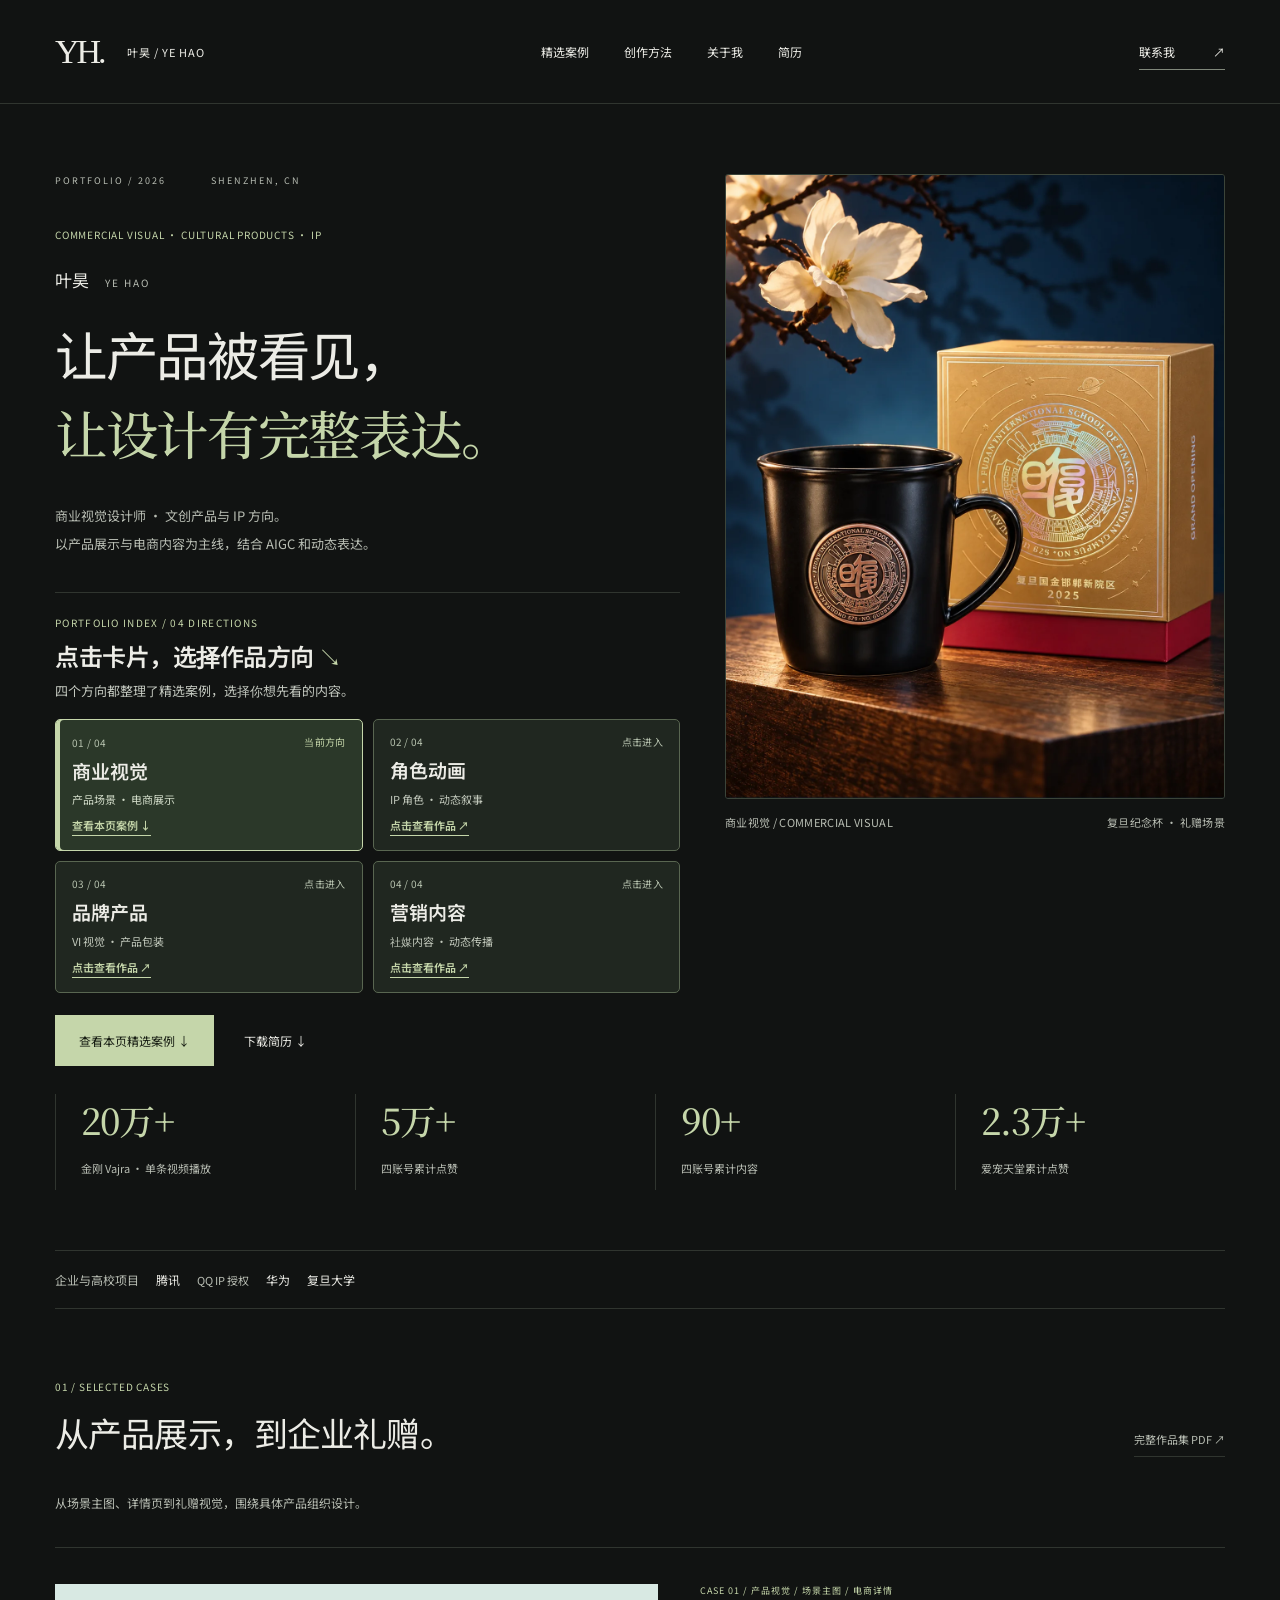
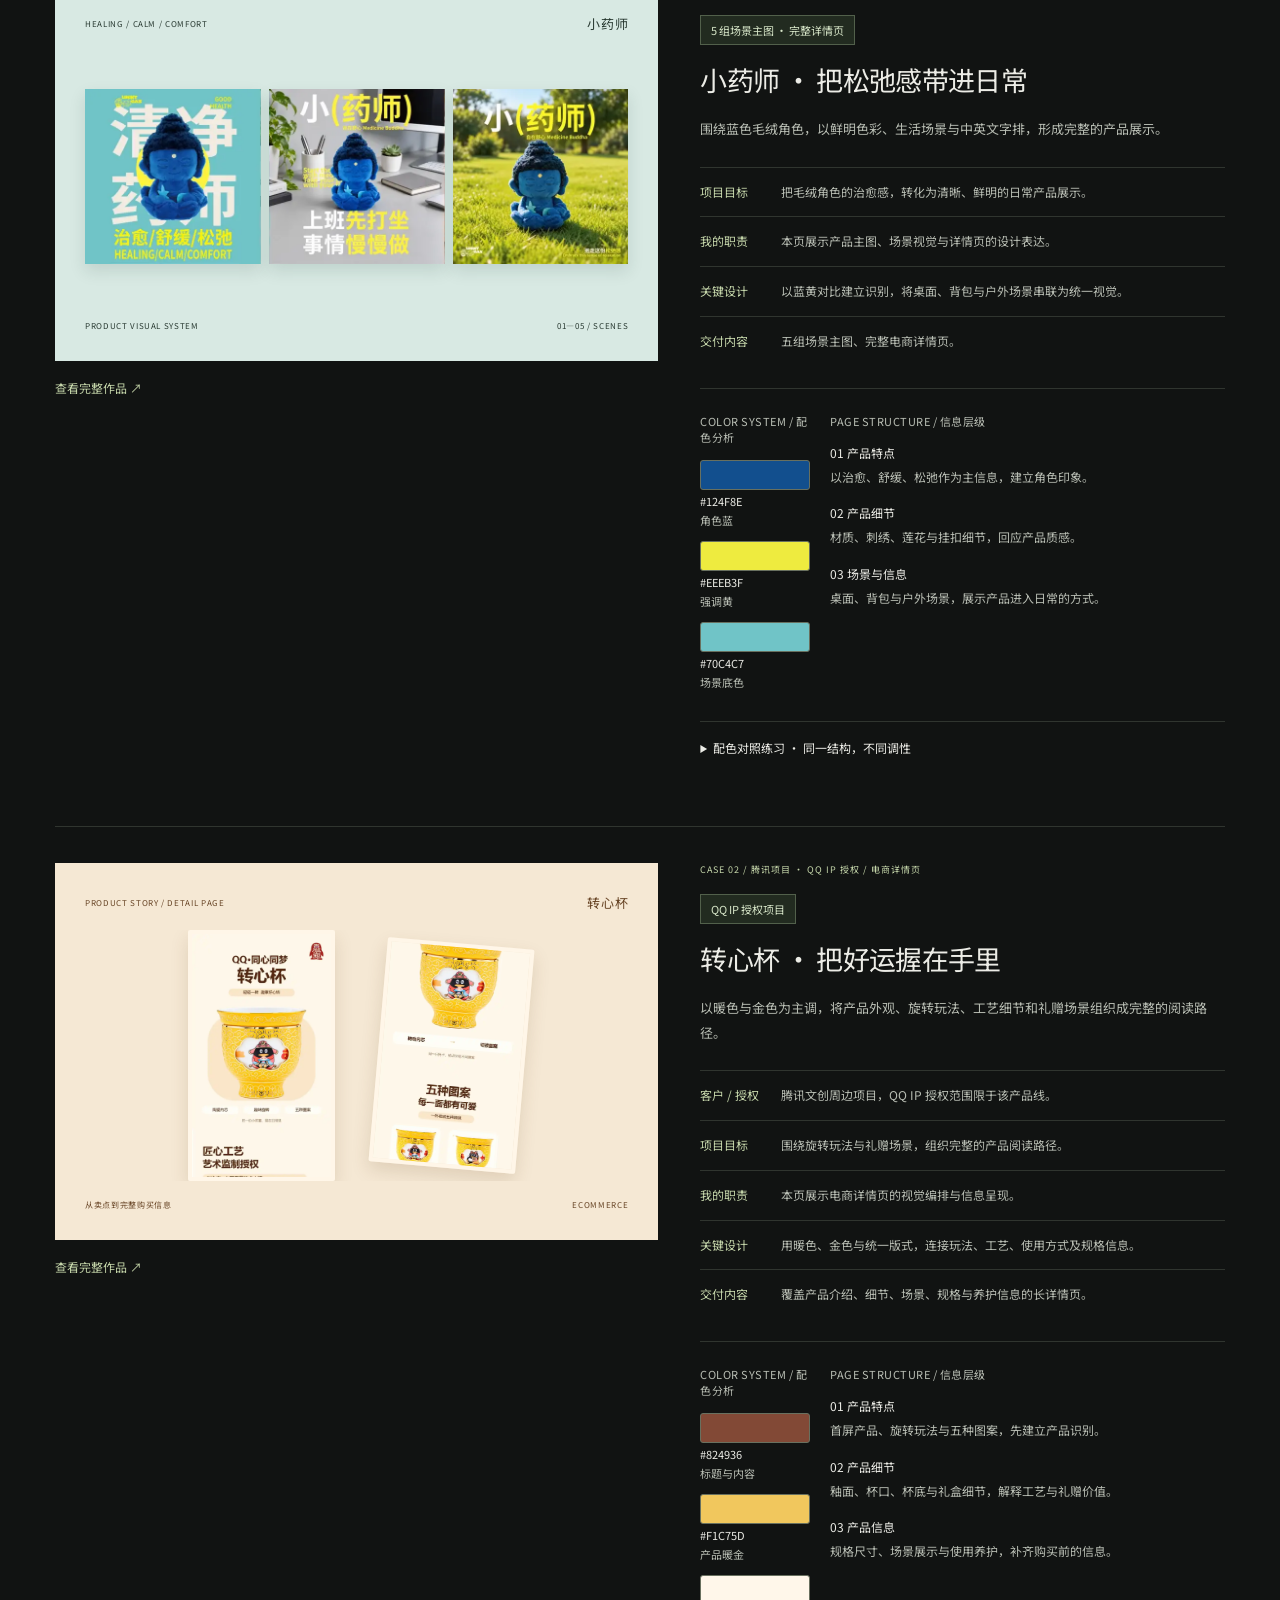
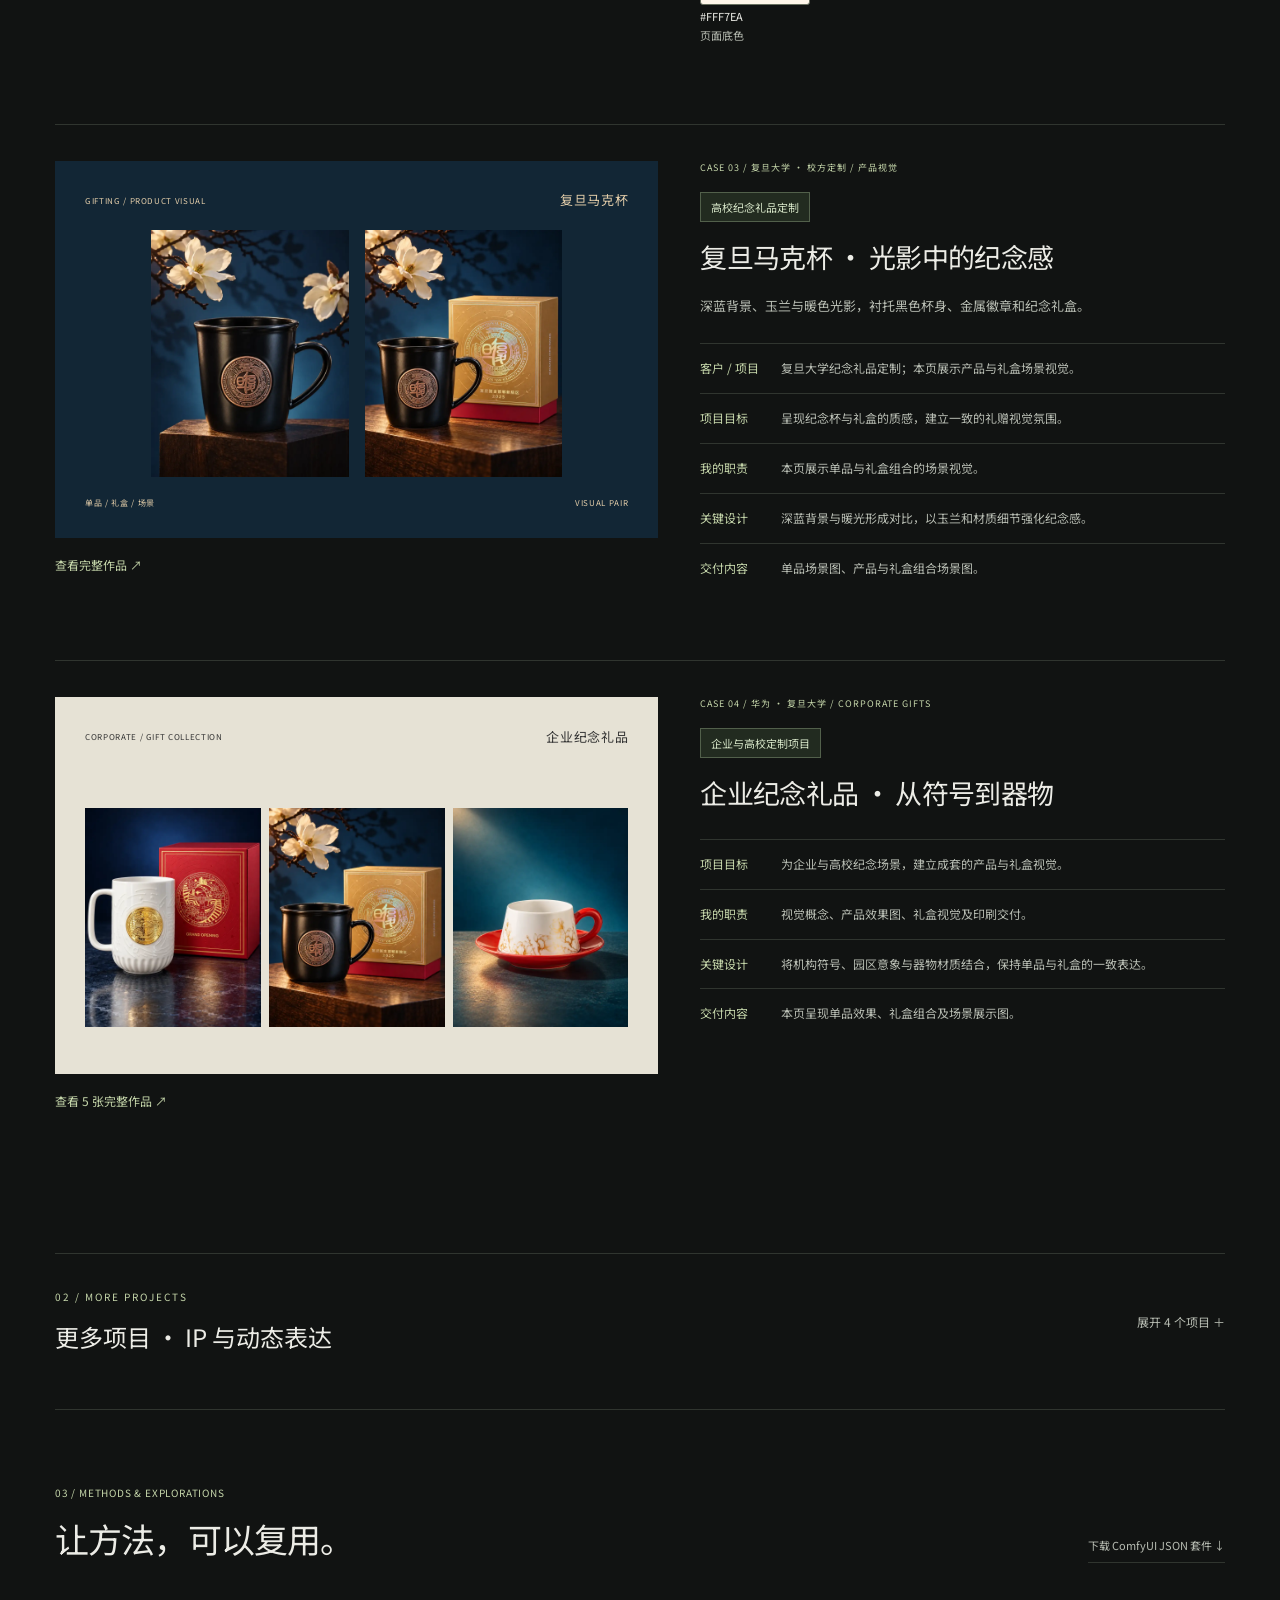
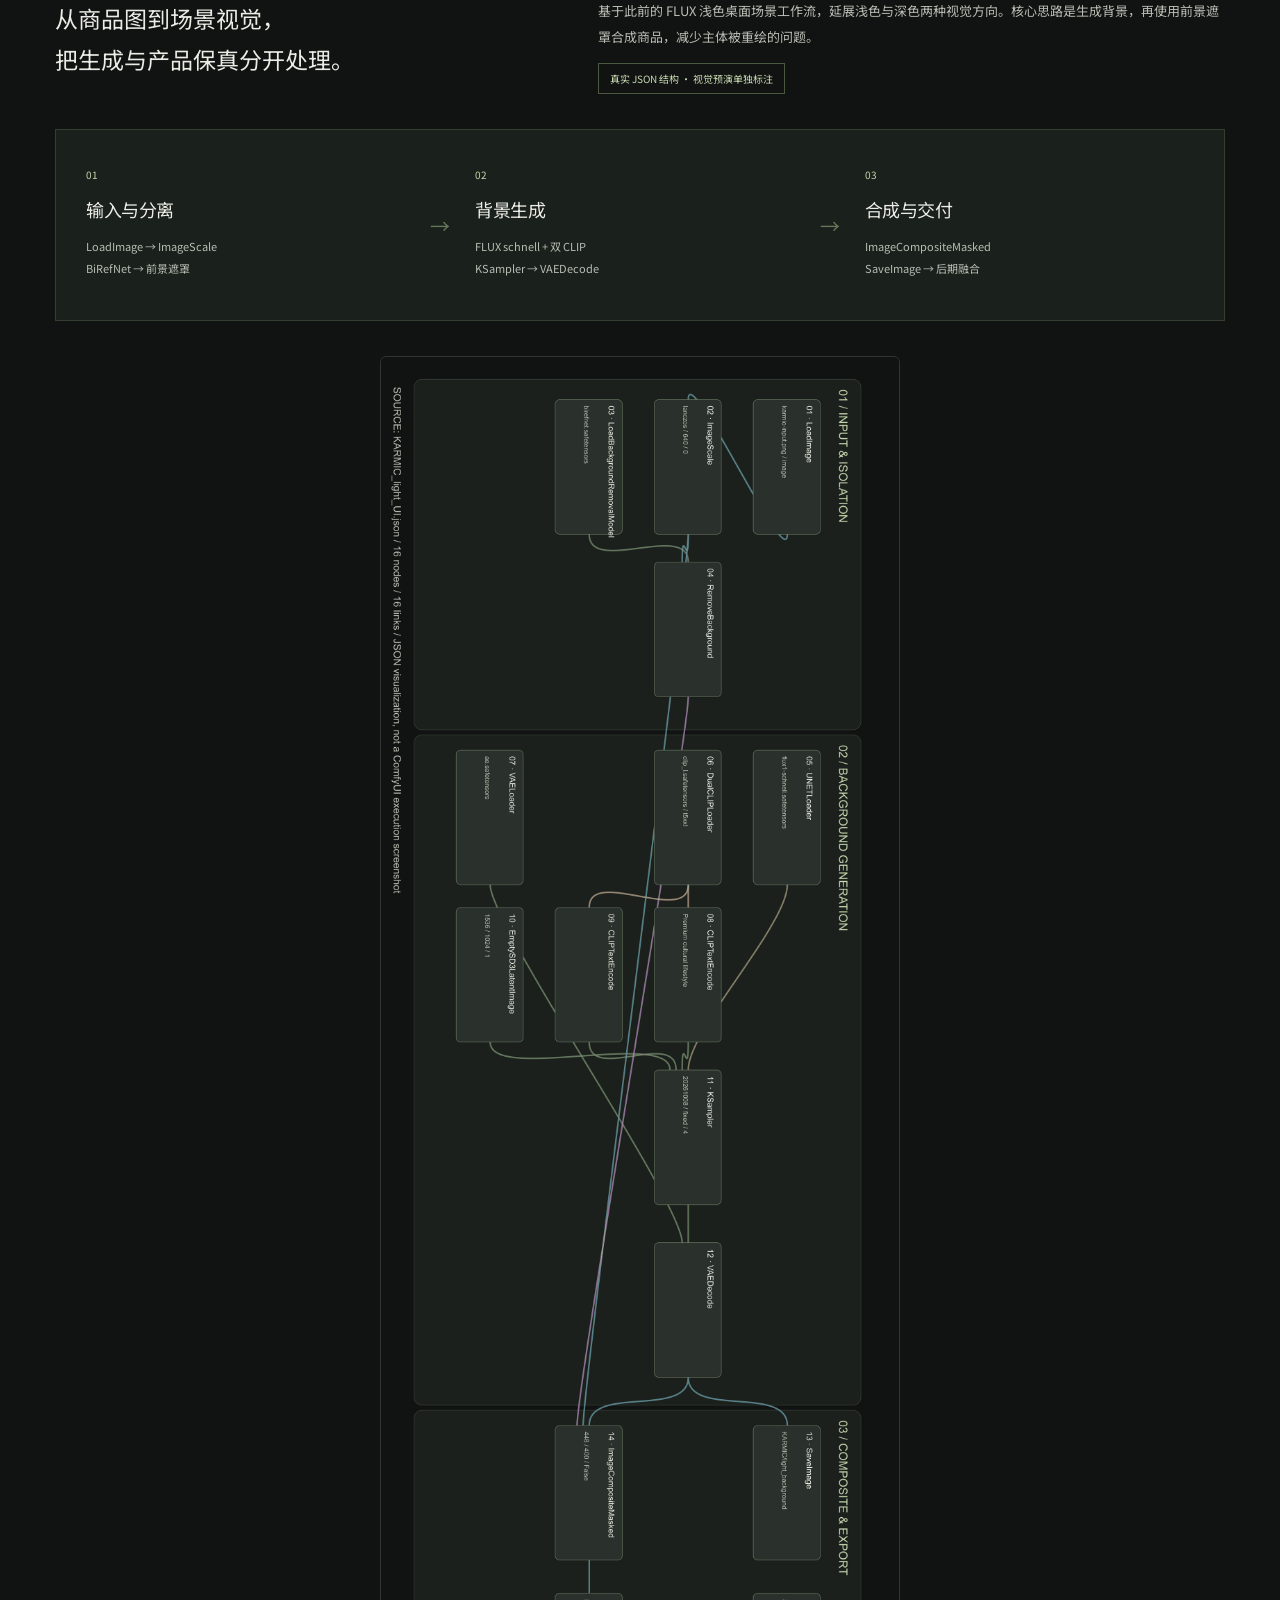
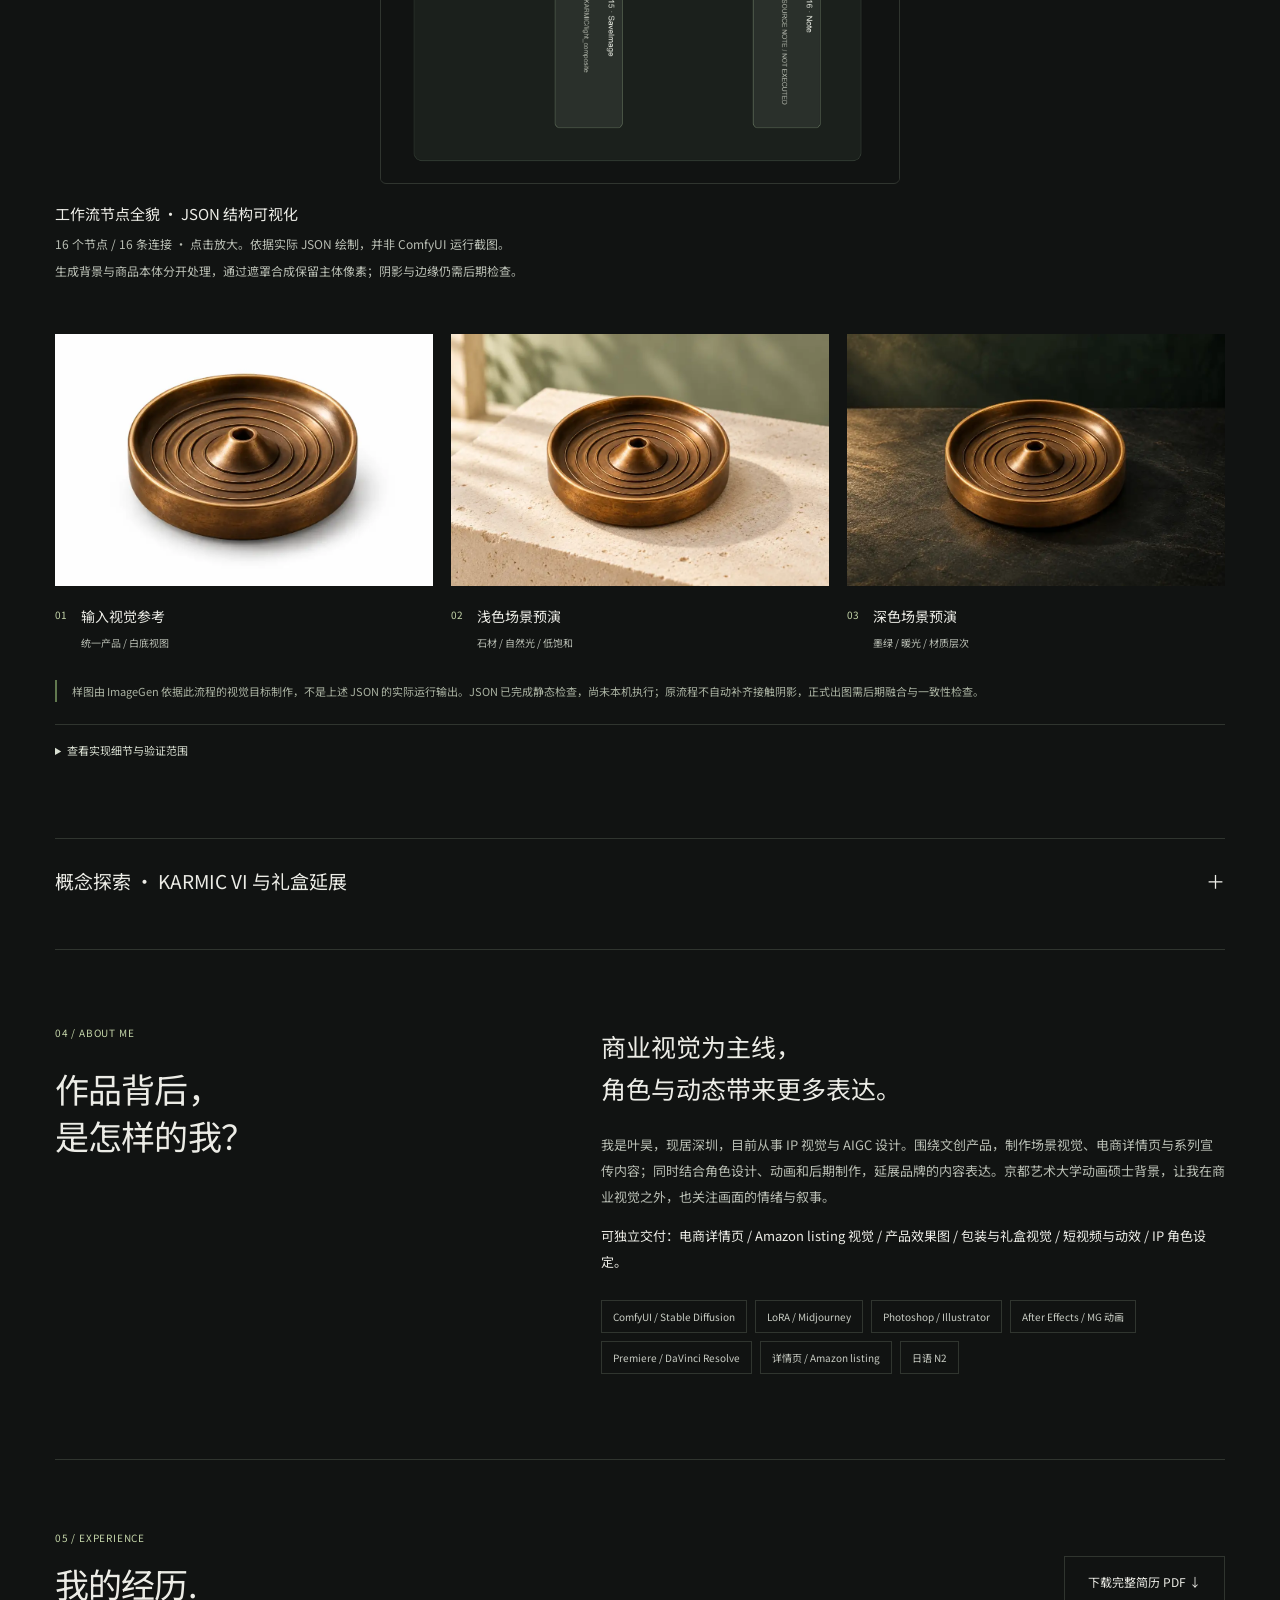
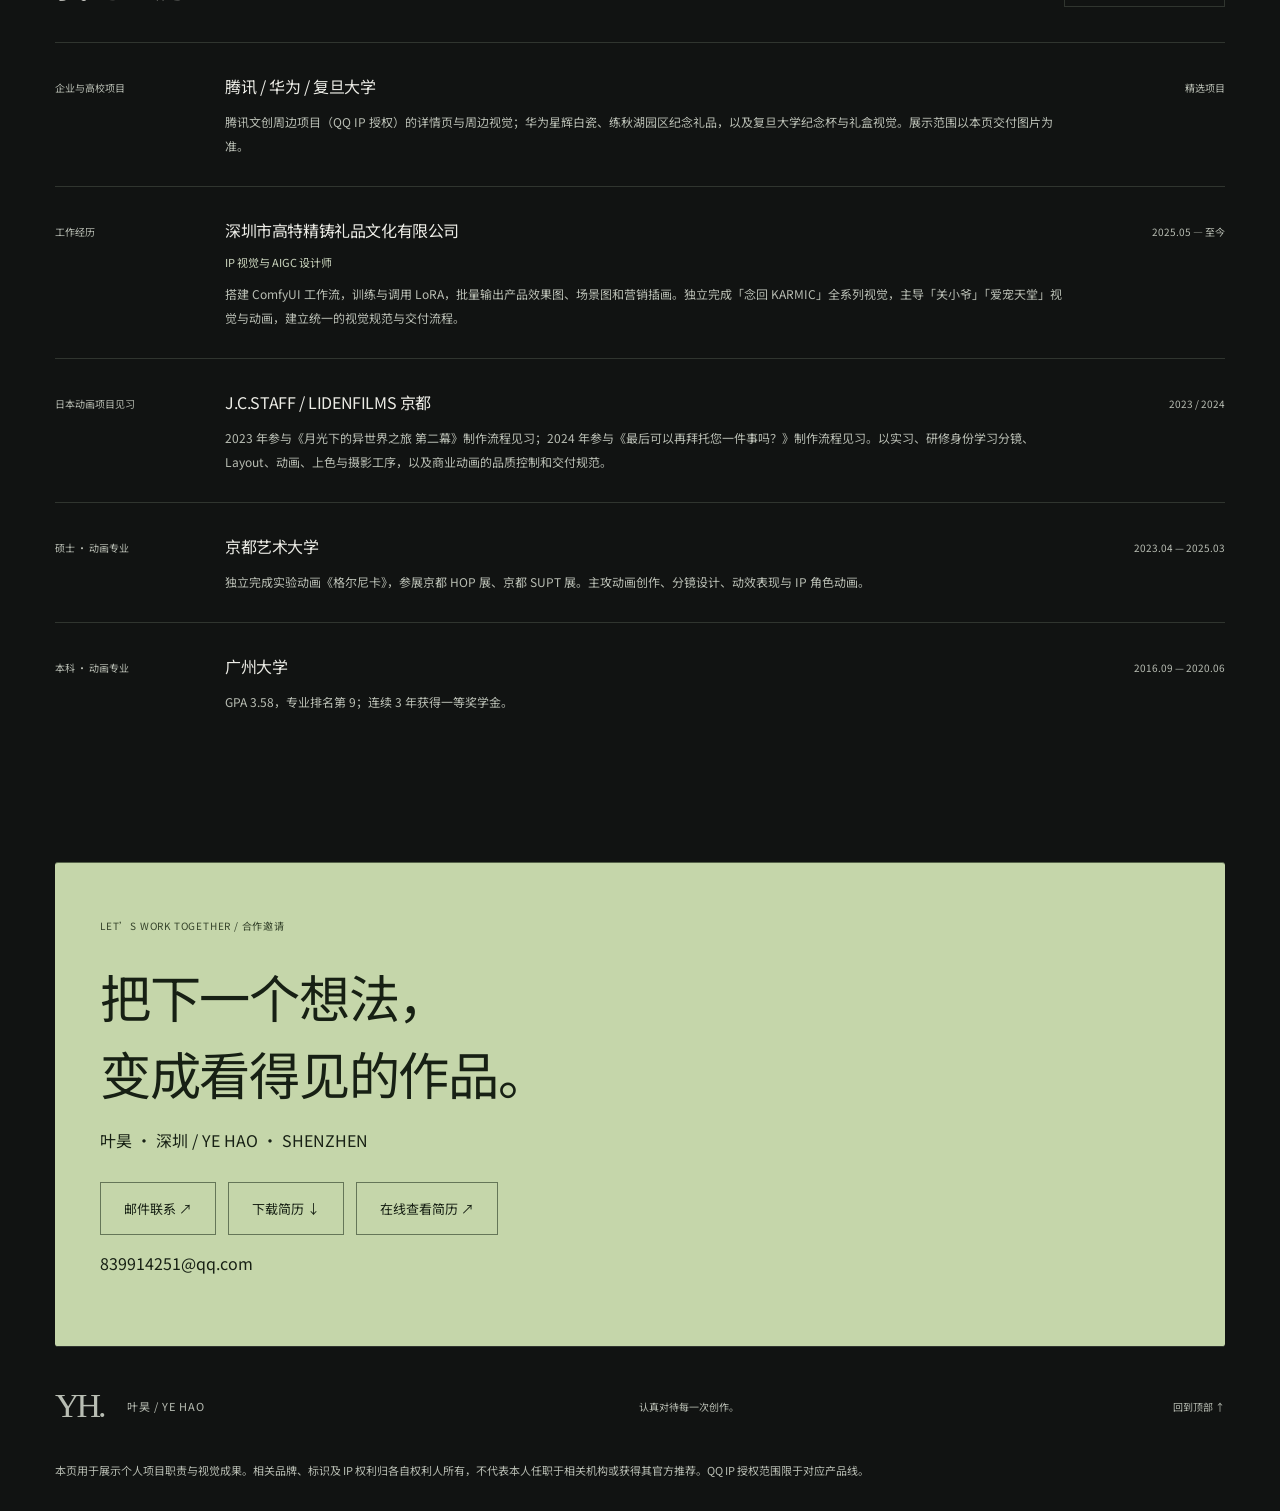
==== commit 74617334: "Add files via upload" ====
--- a/index.html
+++ b/index.html
@@ -2,7 +2,7 @@
 
 <html lang="zh-CN">
 
-<head><meta charset="UTF-8"><meta name="viewport" content="width=device-width,initial-scale=1"><meta name="description" content="叶昊｜商业视觉设计师，文创产品与 IP 方向，擅长 AIGC 与动态内容。"><title>叶昊 · 商业视觉作品集</title><link rel="stylesheet" href="style.css?v=portrait-20261102"><meta property="og:title" content="叶昊 · 商业视觉作品集"><meta property="og:description" content="文创产品与 IP 方向 · AIGC 工作流 · 深圳"><meta property="og:image" content="https://shuxia98.github.io/resume3/assets/og-cover.jpg"><meta property="og:url" content="https://shuxia98.github.io/resume3/?view=commercial"><meta property="og:type" content="website"><meta name="twitter:card" content="summary_large_image"><meta name="twitter:title" content="叶昊 · 商业视觉作品集"><meta name="twitter:image" content="https://shuxia98.github.io/resume3/assets/og-cover.jpg"><link rel="icon" href="assets/favicon.png"></head>
+<head><meta charset="UTF-8"><meta name="viewport" content="width=device-width,initial-scale=1"><meta name="description" content="叶昊｜商业视觉设计师，文创产品与 IP 方向，擅长 AIGC 与动态内容。"><title>叶昊 · 商业视觉作品集</title><link rel="stylesheet" href="style.css?v=nav-strong-20261103"><meta property="og:title" content="叶昊 · 商业视觉作品集"><meta property="og:description" content="文创产品与 IP 方向 · AIGC 工作流 · 深圳"><meta property="og:image" content="https://shuxia98.github.io/resume3/assets/og-cover.jpg"><meta property="og:url" content="https://shuxia98.github.io/resume3/?view=commercial"><meta property="og:type" content="website"><meta name="twitter:card" content="summary_large_image"><meta name="twitter:title" content="叶昊 · 商业视觉作品集"><meta name="twitter:image" content="https://shuxia98.github.io/resume3/assets/og-cover.jpg"><link rel="icon" href="assets/favicon.png"></head>
 
 <body data-direction="commercial">
 
@@ -12,7 +12,7 @@
 
 <main>
 
-<section id="home" class="hero"><div class="hero-main"><div class="edition">PORTFOLIO / 2026 <span>SHENZHEN, CN</span></div><p class="eyebrow">COMMERCIAL VISUAL · CULTURAL PRODUCTS · IP</p><p class="hello">叶昊 <span>YE HAO</span></p><h1>让产品被看见，<br><span class="serif">让设计有完整表达。</span></h1><p class="intro">商业视觉设计师 · 文创产品与 IP 方向。<br>以产品展示与电商内容为主线，结合 AIGC 和动态表达。</p><div class="actions"><a class="button dark" href="#work">探索精选作品 ↗</a><a class="text-link" href="docs/ye-hao-resume.pdf" download="叶昊_简历.pdf">下载简历 ↓</a></div></div><aside class="hero-art" aria-label="复旦纪念杯 · 礼赠场景"><div class="hero-cover"><img src="assets/hero-commercial.webp" alt="复旦纪念杯 · 礼赠场景" fetchpriority="high" decoding="async" width="1200" height="1500"></div><div class="hero-caption"><span>商业视觉 / COMMERCIAL VISUAL</span><span>复旦纪念杯 · 礼赠场景</span></div></aside><div class="hero-foot"><span>作品方向</span><nav class="directions" aria-label="作品集方向"><a href="?view=commercial" aria-current="page">商业视觉</a><a href="?view=animation">角色动画</a><a href="?view=brand">品牌产品</a><a href="?view=marketing">营销内容</a></nav><span class="scroll-note">SCROLL TO EXPLORE ↓</span></div></section><section class="numbers" aria-label="内容成果"><div><strong class="serif">20万+</strong><p>金刚 Vajra · 单条视频播放</p></div><div><strong class="serif">5万+</strong><p>四账号累计点赞</p></div><div><strong class="serif">90+</strong><p>四账号累计内容</p></div><div><strong class="serif">2.3万+</strong><p>爱宠天堂累计点赞</p></div></section><div class="client-strip"><span>企业与高校项目</span><b>腾讯</b><i>QQ IP 授权</i><b>华为</b><b>复旦大学</b></div><section id="work" class="work"><div class="section-head"><div><p class="eyebrow">01 / SELECTED CASES</p><h2>从产品展示，到企业礼赠。</h2></div><a href="docs/ye-hao-portfolio-2026.pdf" target="_blank" rel="noopener" class="text-link">完整作品集 PDF ↗</a></div><p class="curation-note">从场景主图、详情页到礼赠视觉，围绕具体产品组织设计。</p><div class="featured-cases"><article class="case-study"><button class="case-image" data-project="0" aria-label="查看小药师 · 把松弛感带进日常完整图片" aria-haspopup="dialog"><div class="cover-stage healing"><div class="cover-top"><span>HEALING / CALM / COMFORT</span><span>小药师</span></div><div class="ad-triptych"><div class="ad-tile"><img src="assets/healing-scenes.webp" style="--panel:0" alt="小药师完整场景主图 1" loading="lazy" decoding="async"></div><div class="ad-tile"><img src="assets/healing-scenes.webp" style="--panel:1" alt="小药师完整场景主图 2" loading="lazy" decoding="async"></div><div class="ad-tile"><img src="assets/healing-scenes.webp" style="--panel:4" alt="小药师完整场景主图 5" loading="lazy" decoding="async"></div></div><div class="cover-bottom"><span>PRODUCT VISUAL SYSTEM</span><span>01—05 / SCENES</span></div></div><span class="case-open">查看完整作品 ↗</span></button><div class="case-copy"><p class="eyebrow">CASE 01 / 产品视觉 / 场景主图 / 电商详情</p><span class="result-badge">5 组场景主图 · 完整详情页</span><h3>小药师 · 把松弛感带进日常</h3><p class="case-intro">围绕蓝色毛绒角色，以鲜明色彩、生活场景与中英文字排，形成完整的产品展示。</p><dl><div><dt>项目目标</dt><dd>把毛绒角色的治愈感，转化为清晰、鲜明的日常产品展示。</dd></div><div><dt>我的职责</dt><dd>本页展示产品主图、场景视觉与详情页的设计表达。</dd></div><div><dt>关键设计</dt><dd>以蓝黄对比建立识别，将桌面、背包与户外场景串联为统一视觉。</dd></div><div><dt>交付内容</dt><dd>五组场景主图、完整电商详情页。</dd></div></dl><div class="pdp-system"><div class="pdp-palette"><p class="pdp-label">COLOR SYSTEM / 配色分析</p><div class="swatch"><span style="background:#124F8E"></span><b>#124F8E</b><i>角色蓝</i></div><div class="swatch"><span style="background:#EEEB3F"></span><b>#EEEB3F</b><i>强调黄</i></div><div class="swatch"><span style="background:#70C4C7"></span><b>#70C4C7</b><i>场景底色</i></div></div><div class="pdp-structure"><p class="pdp-label">PAGE STRUCTURE / 信息层级</p><ol><li><b>01 产品特点</b><span>以治愈、舒缓、松弛作为主信息，建立角色印象。</span></li><li><b>02 产品细节</b><span>材质、刺绣、莲花与挂扣细节，回应产品质感。</span></li><li><b>03 场景与信息</b><span>桌面、背包与户外场景，展示产品进入日常的方式。</span></li></ol></div></div><details class="palette-experiment"><summary>配色对照练习 · 同一结构，不同调性</summary><p>原方案用蓝、黄与青色传达鲜明活力；以下马卡龙色卡探索更柔和的生活用品语气，沿用「特点 → 细节 → 信息」结构。此处仅为配色练习，并非已交付方案。</p><div class="palette-row"><span style="background:#C3C5F3">#C3C5F3</span><span style="background:#FFB3C2">#FFB3C2</span><span style="background:#AAE1F9">#AAE1F9</span></div></details></div></article><article class="case-study"><button class="case-image" data-project="1" aria-label="查看转心杯 · 把好运握在手里完整图片" aria-haspopup="dialog"><div class="cover-stage fortune"><div class="cover-top"><span>PRODUCT STORY / DETAIL PAGE</span><span>转心杯</span></div><div class="detail-mockups"><div class="detail-poster"><img src="assets/fortune-cup.webp" alt="转心杯详情页首屏与产品介绍" loading="lazy" decoding="async"></div><div class="detail-poster second"><img src="assets/fortune-cup.webp" alt="转心杯详情页延展节选" loading="lazy" decoding="async"></div></div><div class="cover-bottom"><span>从卖点到完整购买信息</span><span>ECOMMERCE</span></div></div><span class="case-open">查看完整作品 ↗</span></button><div class="case-copy"><p class="eyebrow">CASE 02 / 腾讯项目 · QQ IP 授权 / 电商详情页</p><span class="result-badge">QQ IP 授权项目</span><h3>转心杯 · 把好运握在手里</h3><p class="case-intro">以暖色与金色为主调，将产品外观、旋转玩法、工艺细节和礼赠场景组织成完整的阅读路径。</p><dl><div><dt>客户 / 授权</dt><dd>腾讯文创周边项目，QQ IP 授权范围限于该产品线。</dd></div><div><dt>项目目标</dt><dd>围绕旋转玩法与礼赠场景，组织完整的产品阅读路径。</dd></div><div><dt>我的职责</dt><dd>本页展示电商详情页的视觉编排与信息呈现。</dd></div><div><dt>关键设计</dt><dd>用暖色、金色与统一版式，连接玩法、工艺、使用方式及规格信息。</dd></div><div><dt>交付内容</dt><dd>覆盖产品介绍、细节、场景、规格与养护信息的长详情页。</dd></div></dl><div class="pdp-system"><div class="pdp-palette"><p class="pdp-label">COLOR SYSTEM / 配色分析</p><div class="swatch"><span style="background:#824936"></span><b>#824936</b><i>标题与内容</i></div><div class="swatch"><span style="background:#F1C75D"></span><b>#F1C75D</b><i>产品暖金</i></div><div class="swatch"><span style="background:#FFF7EA"></span><b>#FFF7EA</b><i>页面底色</i></div></div><div class="pdp-structure"><p class="pdp-label">PAGE STRUCTURE / 信息层级</p><ol><li><b>01 产品特点</b><span>首屏产品、旋转玩法与五种图案，先建立产品识别。</span></li><li><b>02 产品细节</b><span>釉面、杯口、杯底与礼盒细节，解释工艺与礼赠价值。</span></li><li><b>03 产品信息</b><span>规格尺寸、场景展示与使用养护，补齐购买前的信息。</span></li></ol></div></div></div></article><article class="case-study"><button class="case-image" data-project="2" aria-label="查看复旦马克杯 · 光影中的纪念感完整图片" aria-haspopup="dialog"><div class="cover-stage fudan"><div class="cover-top"><span>GIFTING / PRODUCT VISUAL</span><span>复旦马克杯</span></div><div class="paired-images"><img src="assets/fudan-cup.webp" alt="完整单品画面" loading="lazy" decoding="async"><img src="assets/fudan-set.webp" alt="完整礼盒画面" loading="lazy" decoding="async"></div><div class="cover-bottom"><span>单品 / 礼盒 / 场景</span><span>VISUAL PAIR</span></div></div><span class="case-open">查看完整作品 ↗</span></button><div class="case-copy"><p class="eyebrow">CASE 03 / 复旦大学 · 校方定制 / 产品视觉</p><span class="result-badge">高校纪念礼品定制</span><h3>复旦马克杯 · 光影中的纪念感</h3><p class="case-intro">深蓝背景、玉兰与暖色光影，衬托黑色杯身、金属徽章和纪念礼盒。</p><dl><div><dt>客户 / 项目</dt><dd>复旦大学纪念礼品定制；本页展示产品与礼盒场景视觉。</dd></div><div><dt>项目目标</dt><dd>呈现纪念杯与礼盒的质感，建立一致的礼赠视觉氛围。</dd></div><div><dt>我的职责</dt><dd>本页展示单品与礼盒组合的场景视觉。</dd></div><div><dt>关键设计</dt><dd>深蓝背景与暖光形成对比，以玉兰和材质细节强化纪念感。</dd></div><div><dt>交付内容</dt><dd>单品场景图、产品与礼盒组合场景图。</dd></div></dl></div></article><article class="case-study gift-case"><button class="case-image" data-project="8" aria-haspopup="dialog" aria-label="查看企业纪念礼品合集"><div class="cover-stage gift-cover"><div class="cover-top"><span>CORPORATE / GIFT COLLECTION</span><span>企业纪念礼品</span></div><div class="triple-images"><img src="assets/huawei-gift.webp" alt="华为 · 星辉白瓷纪念杯与礼盒" loading="lazy" decoding="async"><img src="assets/fudan-wide.webp" alt="复旦 · 黑陶宽腹纪念杯" loading="lazy" decoding="async"><img src="assets/orchid-tea.webp" alt="白瓷金兰 · 朱红相托" loading="lazy" decoding="async"></div></div><span class="case-open">查看 5 张完整作品 ↗</span></button><div class="case-copy"><p class="eyebrow">CASE 04 / 华为 · 复旦大学 / CORPORATE GIFTS</p><span class="result-badge">企业与高校定制项目</span><h3>企业纪念礼品 · 从符号到器物</h3><dl><div><dt>项目目标</dt><dd>为企业与高校纪念场景，建立成套的产品与礼盒视觉。</dd></div><div><dt>我的职责</dt><dd>视觉概念、产品效果图、礼盒视觉及印刷交付。</dd></div><div><dt>关键设计</dt><dd>将机构符号、园区意象与器物材质结合，保持单品与礼盒的一致表达。</dd></div><div><dt>交付内容</dt><dd>本页呈现单品效果、礼盒组合及场景展示图。</dd></div></dl></div></article></div></section><section id="more-work" class="more-work"><details><summary><span><small>02 / MORE PROJECTS</small><strong>更多项目 · IP 与动态表达</strong></span><span class="more-hint">展开 4 个项目 ＋</span></summary><p class="muted">以角色内容与动画背景，补充商业视觉的表达维度。</p><div class="projects"><button class="project normalized-project " data-project="5" data-category="ip" aria-haspopup="dialog"><div class="cover-stage guan"><div class="cover-top"><span>CULTURE / CHARACTER / EXPRESSION</span><span>关小爷</span></div><div class="ip-trio"><img src="assets/IM100.webp" alt="关小爷完整角色视觉" loading="lazy" decoding="async"><img src="assets/IM101.webp" alt="关小爷完整角色视觉" loading="lazy" decoding="async"><img src="assets/IM103.webp" alt="关小爷完整角色视觉" loading="lazy" decoding="async"></div><div class="cover-bottom"><span>文化 IP 的多场景延展</span><span>CHARACTER SYSTEM</span></div></div><div class="project-meta"><div><span class="tag">文旅 IP / 角色视觉 / 表情设计</span><h3>关小爷 · 传统文化的角色表达</h3><p class="project-summary">成都武侯祠衍生 IP 的角色视觉，以「福」「运」为主题延展传播内容。</p></div><span class="arrow">↗</span></div></button><button class="project normalized-project " data-project="6" data-category="ip" aria-haspopup="dialog"><div class="cover-stage pet"><div class="cover-top"><span>PET IP / STORYTELLING</span><span>爱宠天堂</span></div><img class="pet-art" src="assets/IM106.webp" alt="爱宠天堂角色与情境完整画面" loading="lazy" decoding="async"><div class="cover-bottom"><span>情感 / 角色 / 内容</span><span>PET STORIES</span></div></div><div class="project-meta"><div><span class="tag">宠物 IP / 插画 / 角色视觉</span><h3>爱宠天堂 · 可爱的情感连接</h3><p class="project-summary">围绕宠物情感与「宠灵」角色，探索可爱、趣味与叙事性的视觉表达。</p></div><span class="arrow">↗</span></div></button><button class="project normalized-project " data-project="3" data-category="brand" aria-haspopup="dialog"><div class="cover-stage series"><div class="cover-top"><span>KARMIC / PRODUCT COLLECTION</span><span>系列产品视觉</span></div><div class="collection-grid"><img src="assets/IM61.webp" alt="KARMIC 系列产品场景" loading="lazy" decoding="async"><img src="assets/IM62.webp" alt="KARMIC 系列产品场景" loading="lazy" decoding="async"><img src="assets/IM66.webp" alt="KARMIC 系列产品场景" loading="lazy" decoding="async"><img src="assets/IM69.webp" alt="KARMIC 系列产品场景" loading="lazy" decoding="async"></div><div class="cover-bottom"><span>系列化表达 / 商业应用</span><span>COLLECTION</span></div></div><div class="project-meta"><div><span class="tag">系列视觉 / 产品场景 / 电商应用</span><h3>念回 KARMIC · 系列产品视觉</h3><p class="project-summary">独立完成念回 KARMIC 全系列产品视觉，覆盖宣传图、场景效果图与电商展示。</p></div><span class="arrow">↗</span></div></button><button class="project normalized-project " data-project="7" data-category="ip" aria-haspopup="dialog"><div class="cover-stage film"><div class="cover-top"><span>ANIMATION / ART DIRECTION</span><span>椿萱</span></div><div class="film-grid"><img src="assets/IM114.webp" alt="椿萱场景画面" loading="lazy" decoding="async"><img src="assets/IM113.webp" alt="椿萱角色设定" loading="lazy" decoding="async"></div><div class="cover-bottom"><span>角色设定与场景叙事</span><span>VISUAL DEVELOPMENT</span></div></div><div class="project-meta"><div><span class="tag">二维动画 / 角色设定 / 场景设计</span><h3>《椿萱》 · 角色与场景的叙事</h3><p class="project-summary">获第十届国际大学生微电影盛典动画组一等奖。这里呈现角色设定与场景视觉。</p></div><span class="arrow">↗</span></div></button></div></details></section><section id="workflow" class="workflow-section"><div class="section-head"><div><p class="eyebrow">03 / METHODS & EXPLORATIONS</p><h2>让方法，可以复用。</h2></div><a class="text-link" href="files/comfyui-kit.zip" download>下载 ComfyUI JSON 套件 ↓</a></div><div class="workflow-intro"><p>从商品图到场景视觉，<br>把生成与产品保真分开处理。</p><div><p class="muted">基于此前的 FLUX 浅色桌面场景工作流，延展浅色与深色两种视觉方向。核心思路是生成背景，再使用前景遮罩合成商品，减少主体被重绘的问题。</p><span class="status-chip">真实 JSON 结构 · 视觉预演单独标注</span></div></div><div class="flow-map" aria-label="根据真实 JSON 梳理的结构示意"><div><span>01</span><h3>输入与分离</h3><p>LoadImage → ImageScale<br>BiRefNet → 前景遮罩</p></div><b>→</b><div><span>02</span><h3>背景生成</h3><p>FLUX schnell + 双 CLIP<br>KSampler → VAEDecode</p></div><b>→</b><div><span>03</span><h3>合成与交付</h3><p>ImageCompositeMasked<br>SaveImage → 后期融合</p></div></div><figure class="workflow-shot"><a href="assets/comfyui-workflow-vertical.png" target="_blank" rel="noopener"><img src="assets/comfyui-workflow-vertical.png" width="1492" height="4096" alt="按真实 JSON 绘制的 16 个节点与连接关系" loading="lazy" decoding="async"></a><figcaption><strong>工作流节点全貌 · JSON 结构可视化</strong><p>16 个节点 / 16 条连接 · 点击放大。依据实际 JSON 绘制，并非 ComfyUI 运行截图。</p><p>生成背景与商品本体分开处理，通过遮罩合成保留主体像素；阴影与边缘仍需后期检查。</p></figcaption></figure><div class="sample-grid"><figure><a href="assets/workflow-input.webp" target="_blank" rel="noopener"><img src="assets/workflow-input.webp" alt="输入视觉参考" loading="lazy" decoding="async"></a><figcaption><span>01</span><div><strong>输入视觉参考</strong><small>统一产品 / 白底视图</small></div></figcaption></figure><figure><a href="assets/workflow-light.webp" target="_blank" rel="noopener"><img src="assets/workflow-light.webp" alt="浅色场景预演" loading="lazy" decoding="async"></a><figcaption><span>02</span><div><strong>浅色场景预演</strong><small>石材 / 自然光 / 低饱和</small></div></figcaption></figure><figure><a href="assets/workflow-dark.webp" target="_blank" rel="noopener"><img src="assets/workflow-dark.webp" alt="深色场景预演" loading="lazy" decoding="async"></a><figcaption><span>03</span><div><strong>深色场景预演</strong><small>墨绿 / 暖光 / 材质层次</small></div></figcaption></figure></div><p class="workflow-note">样图由 ImageGen 依据此流程的视觉目标制作，不是上述 JSON 的实际运行输出。JSON 已完成静态检查，尚未本机执行；原流程不自动补齐接触阴影，正式出图需后期融合与一致性检查。</p><details class="workflow-spec"><summary>查看实现细节与验证范围</summary><p>1536 × 1024 背景；商品图等比缩放至 640 px 宽，合成坐标 x=448、y=400；固定种子 20261008，4 步，CFG 1，Euler / Simple。包内包含原始 UI JSON、两份 KARMIC 场景适配 JSON 和输入参考图。需安装对应模型与 BiRefNet 节点。已检查节点引用、画布范围与配置文件可读性。</p></details></section><div class="concept-study"><details><summary>概念探索 · KARMIC VI 与礼盒延展 <span>＋</span></summary><p class="muted">将一致的色彩、纹样与材质语言用于品牌触点。以下为 AI 辅助概念探索，独立于前面的商业项目展示。</p><div class="concept-card"><button class="project normalized-project " data-project="4" data-category="brand" aria-haspopup="dialog"><div class="cover-stage packaging"><img class="whole-cover" src="assets/karmic-family.webp" alt="KARMIC VI 与礼盒概念家族" loading="lazy" decoding="async"><span class="concept-label">AI 辅助概念设计</span></div><div class="project-meta"><div><span class="tag">VI / 包装概念 / AI 辅助设计</span><h3>KARMIC · VI 与礼盒概念延展</h3><p class="project-summary">以同心圆、山水纹样与纸张材质为线索，探索从视觉识别到礼盒体验的一致表达。</p></div><span class="arrow">↗</span></div></button></div></details></div><section id="about" class="about"><div><p class="eyebrow">04 / ABOUT ME</p><h2>作品背后，<br>是怎样的我？</h2></div><div class="about-body"><p class="about-lead">商业视觉为主线，<br>角色与动态带来更多表达。</p><p class="muted">我是叶昊，现居深圳，目前从事 IP 视觉与 AIGC 设计。围绕文创产品，制作场景视觉、电商详情页与系列宣传内容；同时结合角色设计、动画和后期制作，延展品牌的内容表达。京都艺术大学动画硕士背景，让我在商业视觉之外，也关注画面的情绪与叙事。</p><p class="deliverables">可独立交付：电商详情页 / Amazon listing 视觉 / 产品效果图 / 包装与礼盒视觉 / 短视频与动效 / IP 角色设定。</p><div class="skills"><span>ComfyUI / Stable Diffusion</span><span>LoRA / Midjourney</span><span>Photoshop / Illustrator</span><span>After Effects / MG 动画</span><span>Premiere / DaVinci Resolve</span><span>详情页 / Amazon listing</span><span>日语 N2</span></div></div></section>
+<section id="home" class="hero"><div class="hero-main"><div class="edition">PORTFOLIO / 2026 <span>SHENZHEN, CN</span></div><p class="eyebrow">COMMERCIAL VISUAL · CULTURAL PRODUCTS · IP</p><p class="hello">叶昊 <span>YE HAO</span></p><h1>让产品被看见，<br><span class="serif">让设计有完整表达。</span></h1><p class="intro">商业视觉设计师 · 文创产品与 IP 方向。<br>以产品展示与电商内容为主线，结合 AIGC 和动态表达。</p><section class="portfolio-switcher" aria-labelledby="portfolio-switcher-title"><div class="switcher-heading"><span class="switcher-eyebrow">PORTFOLIO INDEX / 04 DIRECTIONS</span><h2 id="portfolio-switcher-title">点击卡片，选择作品方向 <span aria-hidden="true">↘</span></h2><p>四个方向都整理了精选案例，选择你想先看的内容。</p></div><nav class="direction-grid" aria-label="选择作品集方向"><a class="direction-card" href="#work" aria-current="page"><span class="direction-card-top"><span>01 / 04</span><em>当前方向</em></span><strong>商业视觉</strong><small>产品场景 · 电商展示</small><span class="direction-action">查看本页案例 ↓</span></a><a class="direction-card" href="animation.html"><span class="direction-card-top"><span>02 / 04</span><em>点击进入</em></span><strong>角色动画</strong><small>IP 角色 · 动态叙事</small><span class="direction-action">点击查看作品 ↗</span></a><a class="direction-card" href="brand.html"><span class="direction-card-top"><span>03 / 04</span><em>点击进入</em></span><strong>品牌产品</strong><small>VI 视觉 · 产品包装</small><span class="direction-action">点击查看作品 ↗</span></a><a class="direction-card" href="marketing.html"><span class="direction-card-top"><span>04 / 04</span><em>点击进入</em></span><strong>营销内容</strong><small>社媒内容 · 动态传播</small><span class="direction-action">点击查看作品 ↗</span></a></nav></section><div class="actions"><a class="button dark" href="#work">查看本页精选案例 ↓</a><a class="text-link" href="docs/ye-hao-resume.pdf" download="叶昊_简历.pdf">下载简历 ↓</a></div></div><aside class="hero-art" aria-label="复旦纪念杯 · 礼赠场景"><div class="hero-cover"><img src="assets/hero-commercial.webp" alt="复旦纪念杯 · 礼赠场景" fetchpriority="high" decoding="async" width="1200" height="1500"></div><div class="hero-caption"><span>商业视觉 / COMMERCIAL VISUAL</span><span>复旦纪念杯 · 礼赠场景</span></div></aside></section><section class="numbers" aria-label="内容成果"><div><strong class="serif">20万+</strong><p>金刚 Vajra · 单条视频播放</p></div><div><strong class="serif">5万+</strong><p>四账号累计点赞</p></div><div><strong class="serif">90+</strong><p>四账号累计内容</p></div><div><strong class="serif">2.3万+</strong><p>爱宠天堂累计点赞</p></div></section><div class="client-strip"><span>企业与高校项目</span><b>腾讯</b><i>QQ IP 授权</i><b>华为</b><b>复旦大学</b></div><section id="work" class="work"><div class="section-head"><div><p class="eyebrow">01 / SELECTED CASES</p><h2>从产品展示，到企业礼赠。</h2></div><a href="docs/ye-hao-portfolio-2026.pdf" target="_blank" rel="noopener" class="text-link">完整作品集 PDF ↗</a></div><p class="curation-note">从场景主图、详情页到礼赠视觉，围绕具体产品组织设计。</p><div class="featured-cases"><article class="case-study"><button class="case-image" data-project="0" aria-label="查看小药师 · 把松弛感带进日常完整图片" aria-haspopup="dialog"><div class="cover-stage healing"><div class="cover-top"><span>HEALING / CALM / COMFORT</span><span>小药师</span></div><div class="ad-triptych"><div class="ad-tile"><img src="assets/healing-scenes.webp" style="--panel:0" alt="小药师完整场景主图 1" loading="lazy" decoding="async"></div><div class="ad-tile"><img src="assets/healing-scenes.webp" style="--panel:1" alt="小药师完整场景主图 2" loading="lazy" decoding="async"></div><div class="ad-tile"><img src="assets/healing-scenes.webp" style="--panel:4" alt="小药师完整场景主图 5" loading="lazy" decoding="async"></div></div><div class="cover-bottom"><span>PRODUCT VISUAL SYSTEM</span><span>01—05 / SCENES</span></div></div><span class="case-open">查看完整作品 ↗</span></button><div class="case-copy"><p class="eyebrow">CASE 01 / 产品视觉 / 场景主图 / 电商详情</p><span class="result-badge">5 组场景主图 · 完整详情页</span><h3>小药师 · 把松弛感带进日常</h3><p class="case-intro">围绕蓝色毛绒角色，以鲜明色彩、生活场景与中英文字排，形成完整的产品展示。</p><dl><div><dt>项目目标</dt><dd>把毛绒角色的治愈感，转化为清晰、鲜明的日常产品展示。</dd></div><div><dt>我的职责</dt><dd>本页展示产品主图、场景视觉与详情页的设计表达。</dd></div><div><dt>关键设计</dt><dd>以蓝黄对比建立识别，将桌面、背包与户外场景串联为统一视觉。</dd></div><div><dt>交付内容</dt><dd>五组场景主图、完整电商详情页。</dd></div></dl><div class="pdp-system"><div class="pdp-palette"><p class="pdp-label">COLOR SYSTEM / 配色分析</p><div class="swatch"><span style="background:#124F8E"></span><b>#124F8E</b><i>角色蓝</i></div><div class="swatch"><span style="background:#EEEB3F"></span><b>#EEEB3F</b><i>强调黄</i></div><div class="swatch"><span style="background:#70C4C7"></span><b>#70C4C7</b><i>场景底色</i></div></div><div class="pdp-structure"><p class="pdp-label">PAGE STRUCTURE / 信息层级</p><ol><li><b>01 产品特点</b><span>以治愈、舒缓、松弛作为主信息，建立角色印象。</span></li><li><b>02 产品细节</b><span>材质、刺绣、莲花与挂扣细节，回应产品质感。</span></li><li><b>03 场景与信息</b><span>桌面、背包与户外场景，展示产品进入日常的方式。</span></li></ol></div></div><details class="palette-experiment"><summary>配色对照练习 · 同一结构，不同调性</summary><p>原方案用蓝、黄与青色传达鲜明活力；以下马卡龙色卡探索更柔和的生活用品语气，沿用「特点 → 细节 → 信息」结构。此处仅为配色练习，并非已交付方案。</p><div class="palette-row"><span style="background:#C3C5F3">#C3C5F3</span><span style="background:#FFB3C2">#FFB3C2</span><span style="background:#AAE1F9">#AAE1F9</span></div></details></div></article><article class="case-study"><button class="case-image" data-project="1" aria-label="查看转心杯 · 把好运握在手里完整图片" aria-haspopup="dialog"><div class="cover-stage fortune"><div class="cover-top"><span>PRODUCT STORY / DETAIL PAGE</span><span>转心杯</span></div><div class="detail-mockups"><div class="detail-poster"><img src="assets/fortune-cup.webp" alt="转心杯详情页首屏与产品介绍" loading="lazy" decoding="async"></div><div class="detail-poster second"><img src="assets/fortune-cup.webp" alt="转心杯详情页延展节选" loading="lazy" decoding="async"></div></div><div class="cover-bottom"><span>从卖点到完整购买信息</span><span>ECOMMERCE</span></div></div><span class="case-open">查看完整作品 ↗</span></button><div class="case-copy"><p class="eyebrow">CASE 02 / 腾讯项目 · QQ IP 授权 / 电商详情页</p><span class="result-badge">QQ IP 授权项目</span><h3>转心杯 · 把好运握在手里</h3><p class="case-intro">以暖色与金色为主调，将产品外观、旋转玩法、工艺细节和礼赠场景组织成完整的阅读路径。</p><dl><div><dt>客户 / 授权</dt><dd>腾讯文创周边项目，QQ IP 授权范围限于该产品线。</dd></div><div><dt>项目目标</dt><dd>围绕旋转玩法与礼赠场景，组织完整的产品阅读路径。</dd></div><div><dt>我的职责</dt><dd>本页展示电商详情页的视觉编排与信息呈现。</dd></div><div><dt>关键设计</dt><dd>用暖色、金色与统一版式，连接玩法、工艺、使用方式及规格信息。</dd></div><div><dt>交付内容</dt><dd>覆盖产品介绍、细节、场景、规格与养护信息的长详情页。</dd></div></dl><div class="pdp-system"><div class="pdp-palette"><p class="pdp-label">COLOR SYSTEM / 配色分析</p><div class="swatch"><span style="background:#824936"></span><b>#824936</b><i>标题与内容</i></div><div class="swatch"><span style="background:#F1C75D"></span><b>#F1C75D</b><i>产品暖金</i></div><div class="swatch"><span style="background:#FFF7EA"></span><b>#FFF7EA</b><i>页面底色</i></div></div><div class="pdp-structure"><p class="pdp-label">PAGE STRUCTURE / 信息层级</p><ol><li><b>01 产品特点</b><span>首屏产品、旋转玩法与五种图案，先建立产品识别。</span></li><li><b>02 产品细节</b><span>釉面、杯口、杯底与礼盒细节，解释工艺与礼赠价值。</span></li><li><b>03 产品信息</b><span>规格尺寸、场景展示与使用养护，补齐购买前的信息。</span></li></ol></div></div></div></article><article class="case-study"><button class="case-image" data-project="2" aria-label="查看复旦马克杯 · 光影中的纪念感完整图片" aria-haspopup="dialog"><div class="cover-stage fudan"><div class="cover-top"><span>GIFTING / PRODUCT VISUAL</span><span>复旦马克杯</span></div><div class="paired-images"><img src="assets/fudan-cup.webp" alt="完整单品画面" loading="lazy" decoding="async"><img src="assets/fudan-set.webp" alt="完整礼盒画面" loading="lazy" decoding="async"></div><div class="cover-bottom"><span>单品 / 礼盒 / 场景</span><span>VISUAL PAIR</span></div></div><span class="case-open">查看完整作品 ↗</span></button><div class="case-copy"><p class="eyebrow">CASE 03 / 复旦大学 · 校方定制 / 产品视觉</p><span class="result-badge">高校纪念礼品定制</span><h3>复旦马克杯 · 光影中的纪念感</h3><p class="case-intro">深蓝背景、玉兰与暖色光影，衬托黑色杯身、金属徽章和纪念礼盒。</p><dl><div><dt>客户 / 项目</dt><dd>复旦大学纪念礼品定制；本页展示产品与礼盒场景视觉。</dd></div><div><dt>项目目标</dt><dd>呈现纪念杯与礼盒的质感，建立一致的礼赠视觉氛围。</dd></div><div><dt>我的职责</dt><dd>本页展示单品与礼盒组合的场景视觉。</dd></div><div><dt>关键设计</dt><dd>深蓝背景与暖光形成对比，以玉兰和材质细节强化纪念感。</dd></div><div><dt>交付内容</dt><dd>单品场景图、产品与礼盒组合场景图。</dd></div></dl></div></article><article class="case-study gift-case"><button class="case-image" data-project="8" aria-haspopup="dialog" aria-label="查看企业纪念礼品合集"><div class="cover-stage gift-cover"><div class="cover-top"><span>CORPORATE / GIFT COLLECTION</span><span>企业纪念礼品</span></div><div class="triple-images"><img src="assets/huawei-gift.webp" alt="华为 · 星辉白瓷纪念杯与礼盒" loading="lazy" decoding="async"><img src="assets/fudan-wide.webp" alt="复旦 · 黑陶宽腹纪念杯" loading="lazy" decoding="async"><img src="assets/orchid-tea.webp" alt="白瓷金兰 · 朱红相托" loading="lazy" decoding="async"></div></div><span class="case-open">查看 5 张完整作品 ↗</span></button><div class="case-copy"><p class="eyebrow">CASE 04 / 华为 · 复旦大学 / CORPORATE GIFTS</p><span class="result-badge">企业与高校定制项目</span><h3>企业纪念礼品 · 从符号到器物</h3><dl><div><dt>项目目标</dt><dd>为企业与高校纪念场景，建立成套的产品与礼盒视觉。</dd></div><div><dt>我的职责</dt><dd>视觉概念、产品效果图、礼盒视觉及印刷交付。</dd></div><div><dt>关键设计</dt><dd>将机构符号、园区意象与器物材质结合，保持单品与礼盒的一致表达。</dd></div><div><dt>交付内容</dt><dd>本页呈现单品效果、礼盒组合及场景展示图。</dd></div></dl></div></article></div></section><section id="more-work" class="more-work"><details><summary><span><small>02 / MORE PROJECTS</small><strong>更多项目 · IP 与动态表达</strong></span><span class="more-hint">展开 4 个项目 ＋</span></summary><p class="muted">以角色内容与动画背景，补充商业视觉的表达维度。</p><div class="projects"><button class="project normalized-project " data-project="5" data-category="ip" aria-haspopup="dialog"><div class="cover-stage guan"><div class="cover-top"><span>CULTURE / CHARACTER / EXPRESSION</span><span>关小爷</span></div><div class="ip-trio"><img src="assets/IM100.webp" alt="关小爷完整角色视觉" loading="lazy" decoding="async"><img src="assets/IM101.webp" alt="关小爷完整角色视觉" loading="lazy" decoding="async"><img src="assets/IM103.webp" alt="关小爷完整角色视觉" loading="lazy" decoding="async"></div><div class="cover-bottom"><span>文化 IP 的多场景延展</span><span>CHARACTER SYSTEM</span></div></div><div class="project-meta"><div><span class="tag">文旅 IP / 角色视觉 / 表情设计</span><h3>关小爷 · 传统文化的角色表达</h3><p class="project-summary">成都武侯祠衍生 IP 的角色视觉，以「福」「运」为主题延展传播内容。</p></div><span class="arrow">↗</span></div></button><button class="project normalized-project " data-project="6" data-category="ip" aria-haspopup="dialog"><div class="cover-stage pet"><div class="cover-top"><span>PET IP / STORYTELLING</span><span>爱宠天堂</span></div><img class="pet-art" src="assets/IM106.webp" alt="爱宠天堂角色与情境完整画面" loading="lazy" decoding="async"><div class="cover-bottom"><span>情感 / 角色 / 内容</span><span>PET STORIES</span></div></div><div class="project-meta"><div><span class="tag">宠物 IP / 插画 / 角色视觉</span><h3>爱宠天堂 · 可爱的情感连接</h3><p class="project-summary">围绕宠物情感与「宠灵」角色，探索可爱、趣味与叙事性的视觉表达。</p></div><span class="arrow">↗</span></div></button><button class="project normalized-project " data-project="3" data-category="brand" aria-haspopup="dialog"><div class="cover-stage series"><div class="cover-top"><span>KARMIC / PRODUCT COLLECTION</span><span>系列产品视觉</span></div><div class="collection-grid"><img src="assets/IM61.webp" alt="KARMIC 系列产品场景" loading="lazy" decoding="async"><img src="assets/IM62.webp" alt="KARMIC 系列产品场景" loading="lazy" decoding="async"><img src="assets/IM66.webp" alt="KARMIC 系列产品场景" loading="lazy" decoding="async"><img src="assets/IM69.webp" alt="KARMIC 系列产品场景" loading="lazy" decoding="async"></div><div class="cover-bottom"><span>系列化表达 / 商业应用</span><span>COLLECTION</span></div></div><div class="project-meta"><div><span class="tag">系列视觉 / 产品场景 / 电商应用</span><h3>念回 KARMIC · 系列产品视觉</h3><p class="project-summary">独立完成念回 KARMIC 全系列产品视觉，覆盖宣传图、场景效果图与电商展示。</p></div><span class="arrow">↗</span></div></button><button class="project normalized-project " data-project="7" data-category="ip" aria-haspopup="dialog"><div class="cover-stage film"><div class="cover-top"><span>ANIMATION / ART DIRECTION</span><span>椿萱</span></div><div class="film-grid"><img src="assets/IM114.webp" alt="椿萱场景画面" loading="lazy" decoding="async"><img src="assets/IM113.webp" alt="椿萱角色设定" loading="lazy" decoding="async"></div><div class="cover-bottom"><span>角色设定与场景叙事</span><span>VISUAL DEVELOPMENT</span></div></div><div class="project-meta"><div><span class="tag">二维动画 / 角色设定 / 场景设计</span><h3>《椿萱》 · 角色与场景的叙事</h3><p class="project-summary">获第十届国际大学生微电影盛典动画组一等奖。这里呈现角色设定与场景视觉。</p></div><span class="arrow">↗</span></div></button></div></details></section><section id="workflow" class="workflow-section"><div class="section-head"><div><p class="eyebrow">03 / METHODS & EXPLORATIONS</p><h2>让方法，可以复用。</h2></div><a class="text-link" href="files/comfyui-kit.zip" download>下载 ComfyUI JSON 套件 ↓</a></div><div class="workflow-intro"><p>从商品图到场景视觉，<br>把生成与产品保真分开处理。</p><div><p class="muted">基于此前的 FLUX 浅色桌面场景工作流，延展浅色与深色两种视觉方向。核心思路是生成背景，再使用前景遮罩合成商品，减少主体被重绘的问题。</p><span class="status-chip">真实 JSON 结构 · 视觉预演单独标注</span></div></div><div class="flow-map" aria-label="根据真实 JSON 梳理的结构示意"><div><span>01</span><h3>输入与分离</h3><p>LoadImage → ImageScale<br>BiRefNet → 前景遮罩</p></div><b>→</b><div><span>02</span><h3>背景生成</h3><p>FLUX schnell + 双 CLIP<br>KSampler → VAEDecode</p></div><b>→</b><div><span>03</span><h3>合成与交付</h3><p>ImageCompositeMasked<br>SaveImage → 后期融合</p></div></div><figure class="workflow-shot"><a href="assets/comfyui-workflow-vertical.png" target="_blank" rel="noopener"><img src="assets/comfyui-workflow-vertical.png" width="1492" height="4096" alt="按真实 JSON 绘制的 16 个节点与连接关系" loading="lazy" decoding="async"></a><figcaption><strong>工作流节点全貌 · JSON 结构可视化</strong><p>16 个节点 / 16 条连接 · 点击放大。依据实际 JSON 绘制，并非 ComfyUI 运行截图。</p><p>生成背景与商品本体分开处理，通过遮罩合成保留主体像素；阴影与边缘仍需后期检查。</p></figcaption></figure><div class="sample-grid"><figure><a href="assets/workflow-input.webp" target="_blank" rel="noopener"><img src="assets/workflow-input.webp" alt="输入视觉参考" loading="lazy" decoding="async"></a><figcaption><span>01</span><div><strong>输入视觉参考</strong><small>统一产品 / 白底视图</small></div></figcaption></figure><figure><a href="assets/workflow-light.webp" target="_blank" rel="noopener"><img src="assets/workflow-light.webp" alt="浅色场景预演" loading="lazy" decoding="async"></a><figcaption><span>02</span><div><strong>浅色场景预演</strong><small>石材 / 自然光 / 低饱和</small></div></figcaption></figure><figure><a href="assets/workflow-dark.webp" target="_blank" rel="noopener"><img src="assets/workflow-dark.webp" alt="深色场景预演" loading="lazy" decoding="async"></a><figcaption><span>03</span><div><strong>深色场景预演</strong><small>墨绿 / 暖光 / 材质层次</small></div></figcaption></figure></div><p class="workflow-note">样图由 ImageGen 依据此流程的视觉目标制作，不是上述 JSON 的实际运行输出。JSON 已完成静态检查，尚未本机执行；原流程不自动补齐接触阴影，正式出图需后期融合与一致性检查。</p><details class="workflow-spec"><summary>查看实现细节与验证范围</summary><p>1536 × 1024 背景；商品图等比缩放至 640 px 宽，合成坐标 x=448、y=400；固定种子 20261008，4 步，CFG 1，Euler / Simple。包内包含原始 UI JSON、两份 KARMIC 场景适配 JSON 和输入参考图。需安装对应模型与 BiRefNet 节点。已检查节点引用、画布范围与配置文件可读性。</p></details></section><div class="concept-study"><details><summary>概念探索 · KARMIC VI 与礼盒延展 <span>＋</span></summary><p class="muted">将一致的色彩、纹样与材质语言用于品牌触点。以下为 AI 辅助概念探索，独立于前面的商业项目展示。</p><div class="concept-card"><button class="project normalized-project " data-project="4" data-category="brand" aria-haspopup="dialog"><div class="cover-stage packaging"><img class="whole-cover" src="assets/karmic-family.webp" alt="KARMIC VI 与礼盒概念家族" loading="lazy" decoding="async"><span class="concept-label">AI 辅助概念设计</span></div><div class="project-meta"><div><span class="tag">VI / 包装概念 / AI 辅助设计</span><h3>KARMIC · VI 与礼盒概念延展</h3><p class="project-summary">以同心圆、山水纹样与纸张材质为线索，探索从视觉识别到礼盒体验的一致表达。</p></div><span class="arrow">↗</span></div></button></div></details></div><section id="about" class="about"><div><p class="eyebrow">04 / ABOUT ME</p><h2>作品背后，<br>是怎样的我？</h2></div><div class="about-body"><p class="about-lead">商业视觉为主线，<br>角色与动态带来更多表达。</p><p class="muted">我是叶昊，现居深圳，目前从事 IP 视觉与 AIGC 设计。围绕文创产品，制作场景视觉、电商详情页与系列宣传内容；同时结合角色设计、动画和后期制作，延展品牌的内容表达。京都艺术大学动画硕士背景，让我在商业视觉之外，也关注画面的情绪与叙事。</p><p class="deliverables">可独立交付：电商详情页 / Amazon listing 视觉 / 产品效果图 / 包装与礼盒视觉 / 短视频与动效 / IP 角色设定。</p><div class="skills"><span>ComfyUI / Stable Diffusion</span><span>LoRA / Midjourney</span><span>Photoshop / Illustrator</span><span>After Effects / MG 动画</span><span>Premiere / DaVinci Resolve</span><span>详情页 / Amazon listing</span><span>日语 N2</span></div></div></section>
 
 <section id="resume" class="resume"><div class="section-head"><div><p class="eyebrow">05 / EXPERIENCE</p><h2>我的经历<span class="accent">.</span></h2></div><a href="docs/ye-hao-resume.pdf" download="叶昊_简历.pdf" class="button outline">下载完整简历 PDF ↓</a></div><div class="timeline"><article><div class="timeline-type">企业与高校项目</div><div><h3>腾讯 / 华为 / 复旦大学</h3><p>腾讯文创周边项目（QQ IP 授权）的详情页与周边视觉；华为星辉白瓷、练秋湖园区纪念礼品，以及复旦大学纪念杯与礼盒视觉。展示范围以本页交付图片为准。</p></div><span class="date">精选项目</span></article><article><div class="timeline-type">工作经历</div><div><h3>深圳市高特精铸礼品文化有限公司</h3><strong class="role">IP 视觉与 AIGC 设计师</strong><p>搭建 ComfyUI 工作流，训练与调用 LoRA，批量输出产品效果图、场景图和营销插画。独立完成「念回 KARMIC」全系列视觉，主导「关小爷」「爱宠天堂」视觉与动画，建立统一的视觉规范与交付流程。</p></div><span class="date">2025.05 — 至今</span></article><article><div class="timeline-type">日本动画项目见习</div><div><h3>J.C.STAFF / LIDENFILMS 京都</h3><p>2023 年参与《月光下的异世界之旅 第二幕》制作流程见习；2024 年参与《最后可以再拜托您一件事吗？》制作流程见习。以实习、研修身份学习分镜、Layout、动画、上色与摄影工序，以及商业动画的品质控制和交付规范。</p></div><span class="date">2023 / 2024</span></article><article><div class="timeline-type">硕士 · 动画专业</div><div><h3>京都艺术大学</h3><p>独立完成实验动画《格尔尼卡》，参展京都 HOP 展、京都 SUPT 展。主攻动画创作、分镜设计、动效表现与 IP 角色动画。</p></div><span class="date">2023.04 — 2025.03</span></article><article><div class="timeline-type">本科 · 动画专业</div><div><h3>广州大学</h3><p>GPA 3.58，专业排名第 9；连续 3 年获得一等奖学金。</p></div><span class="date">2016.09 — 2020.06</span></article></div></section>
 
@@ -22,5 +22,5 @@
 
 <dialog id="project-dialog" aria-labelledby="dialog-title"><div class="dialog-top"><span>YE HAO / SELECTED WORK</span><button class="close" aria-label="关闭项目详情">×</button></div><div class="dialog-body"><p class="eyebrow" id="dialog-tag"></p><h2 id="dialog-title"></h2><p class="muted" id="dialog-intro"></p><div class="detail-grid"></div><div id="project-gallery"></div><button class="button dark close-bottom">返回作品集</button></div></dialog>
 
-<script src="script.js" defer></script><script src="router.js" defer></script></body></html>
+<script src="script.js" defer></script><script src="router.js?v=nav-strong-20261103" defer></script></body></html>
 
--- a/style.css
+++ b/style.css
@@ -39,3 +39,31 @@
 /* Keep the portrait workflow at its natural aspect ratio on mobile. */
 .workflow-shot > a{display:block;width:min(100%,520px);margin-inline:auto}
 .workflow-shot > a > img{box-sizing:border-box;display:block;width:100%!important;height:auto!important;max-width:100%;max-height:none!important;aspect-ratio:1492 / 4096;object-fit:contain;transform:none!important}
+
+
+/* The portfolio index appears before the artwork on every screen size. */
+.hero-main{min-width:0}
+.hero-art{align-self:start}
+.portfolio-switcher{margin:26px 0 22px;padding:22px 0 0;border-top:1px solid var(--line)}
+.switcher-heading{margin-bottom:18px}
+.switcher-eyebrow{display:block;margin-bottom:9px;color:var(--accent);font-size:10px;letter-spacing:.13em}
+.switcher-heading h2{margin:0;font-size:24px;line-height:1.4;font-weight:600;letter-spacing:-.02em}
+.switcher-heading h2 span{color:var(--accent);font-weight:400}
+.switcher-heading p{margin:8px 0 0;color:#c3c8bf;font-size:13px;line-height:1.6}
+.direction-grid{display:grid;grid-template-columns:repeat(2,minmax(0,1fr));gap:10px;font-size:inherit}
+.direction-card{display:flex;flex-direction:column;align-items:flex-start;justify-content:space-between;gap:7px;min-width:0;min-height:132px;padding:14px 16px;background:#202720;border:1px solid #596651;border-radius:5px;color:var(--ink);cursor:pointer;transition:background .2s,border-color .2s,transform .2s}
+.direction-card:hover{background:#2b362b;border-color:var(--accent);transform:translateY(-2px)}
+.direction-card:active{transform:scale(.985)}
+.direction-card:focus-visible{outline:2px solid var(--accent);outline-offset:3px}
+.direction-card[aria-current=page]{background:#2b3829;border-color:var(--accent);box-shadow:inset 4px 0 0 var(--accent)}
+.direction-card-top{display:flex;justify-content:space-between;align-items:center;gap:4px;width:100%;color:#b7c3af;font-size:10px;letter-spacing:.03em}
+.direction-card-top em{font-style:normal;white-space:nowrap}
+.direction-card[aria-current=page] .direction-card-top em{color:var(--accent)}
+.direction-card strong{font-size:19px;line-height:1.4;font-weight:600}
+.direction-card small{color:#c1c8bb;font-size:11px;line-height:1.45}
+.direction-card[aria-current=page] small{color:#d1dbc8}
+.direction-action{display:inline-block;margin-top:2px;padding-bottom:2px;border-bottom:1px solid currentColor;color:var(--accent);font-size:11px;line-height:1.4;font-weight:600}
+@media(max-width:800px){.portfolio-switcher{margin:24px 0 23px;padding-top:20px}.direction-grid{gap:8px}.direction-card{min-height:126px;padding:12px}.direction-card strong{font-size:17px}.direction-card small{font-size:11px}.direction-action{font-size:11px}.switcher-heading h2{font-size:21px}.switcher-heading p{font-size:12px}.hero-art{margin-top:2px}}
+@media(max-width:360px){.direction-card{padding:10px}.direction-card strong{font-size:16px}.direction-card-top{font-size:9px}.switcher-heading h2{font-size:19px}}
+@media(prefers-reduced-motion:reduce){.direction-card{transition:none}.direction-card:hover,.direction-card:active{transform:none}}
+@media print{.portfolio-switcher{display:none!important}}
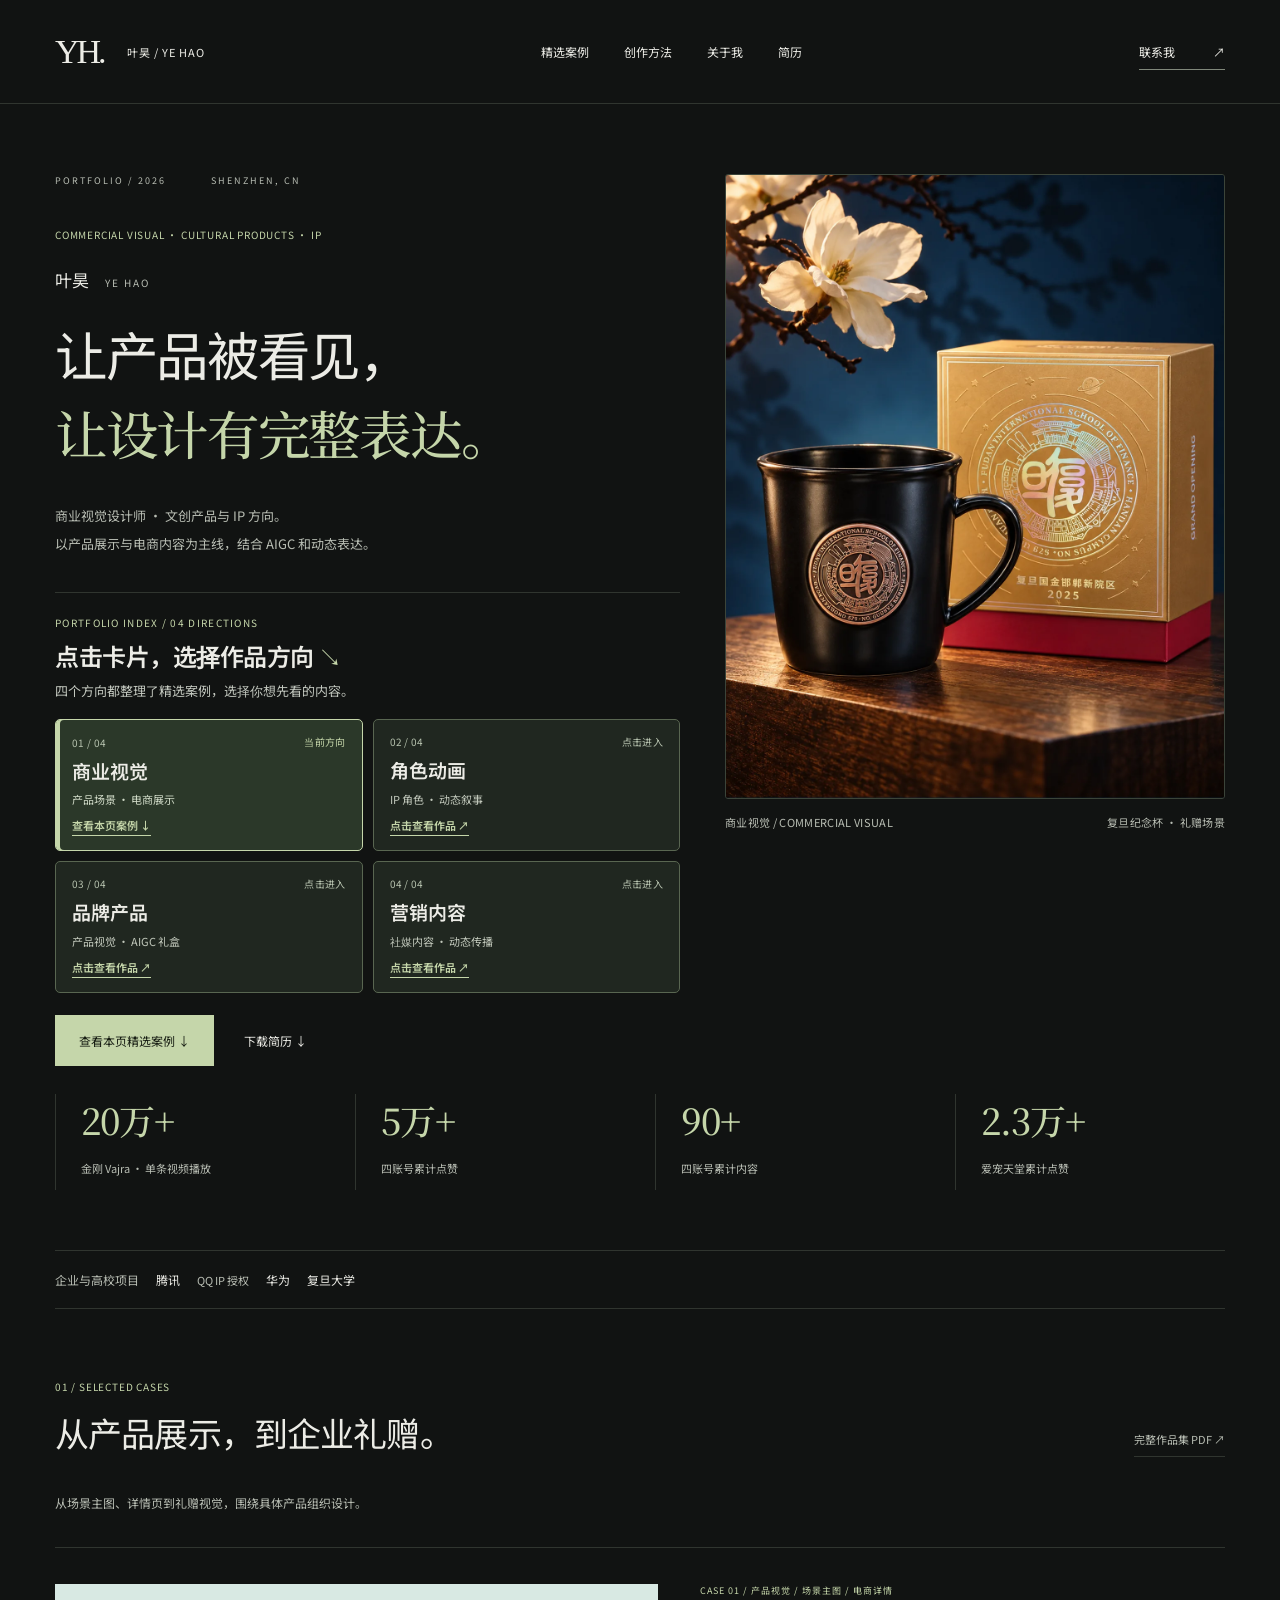
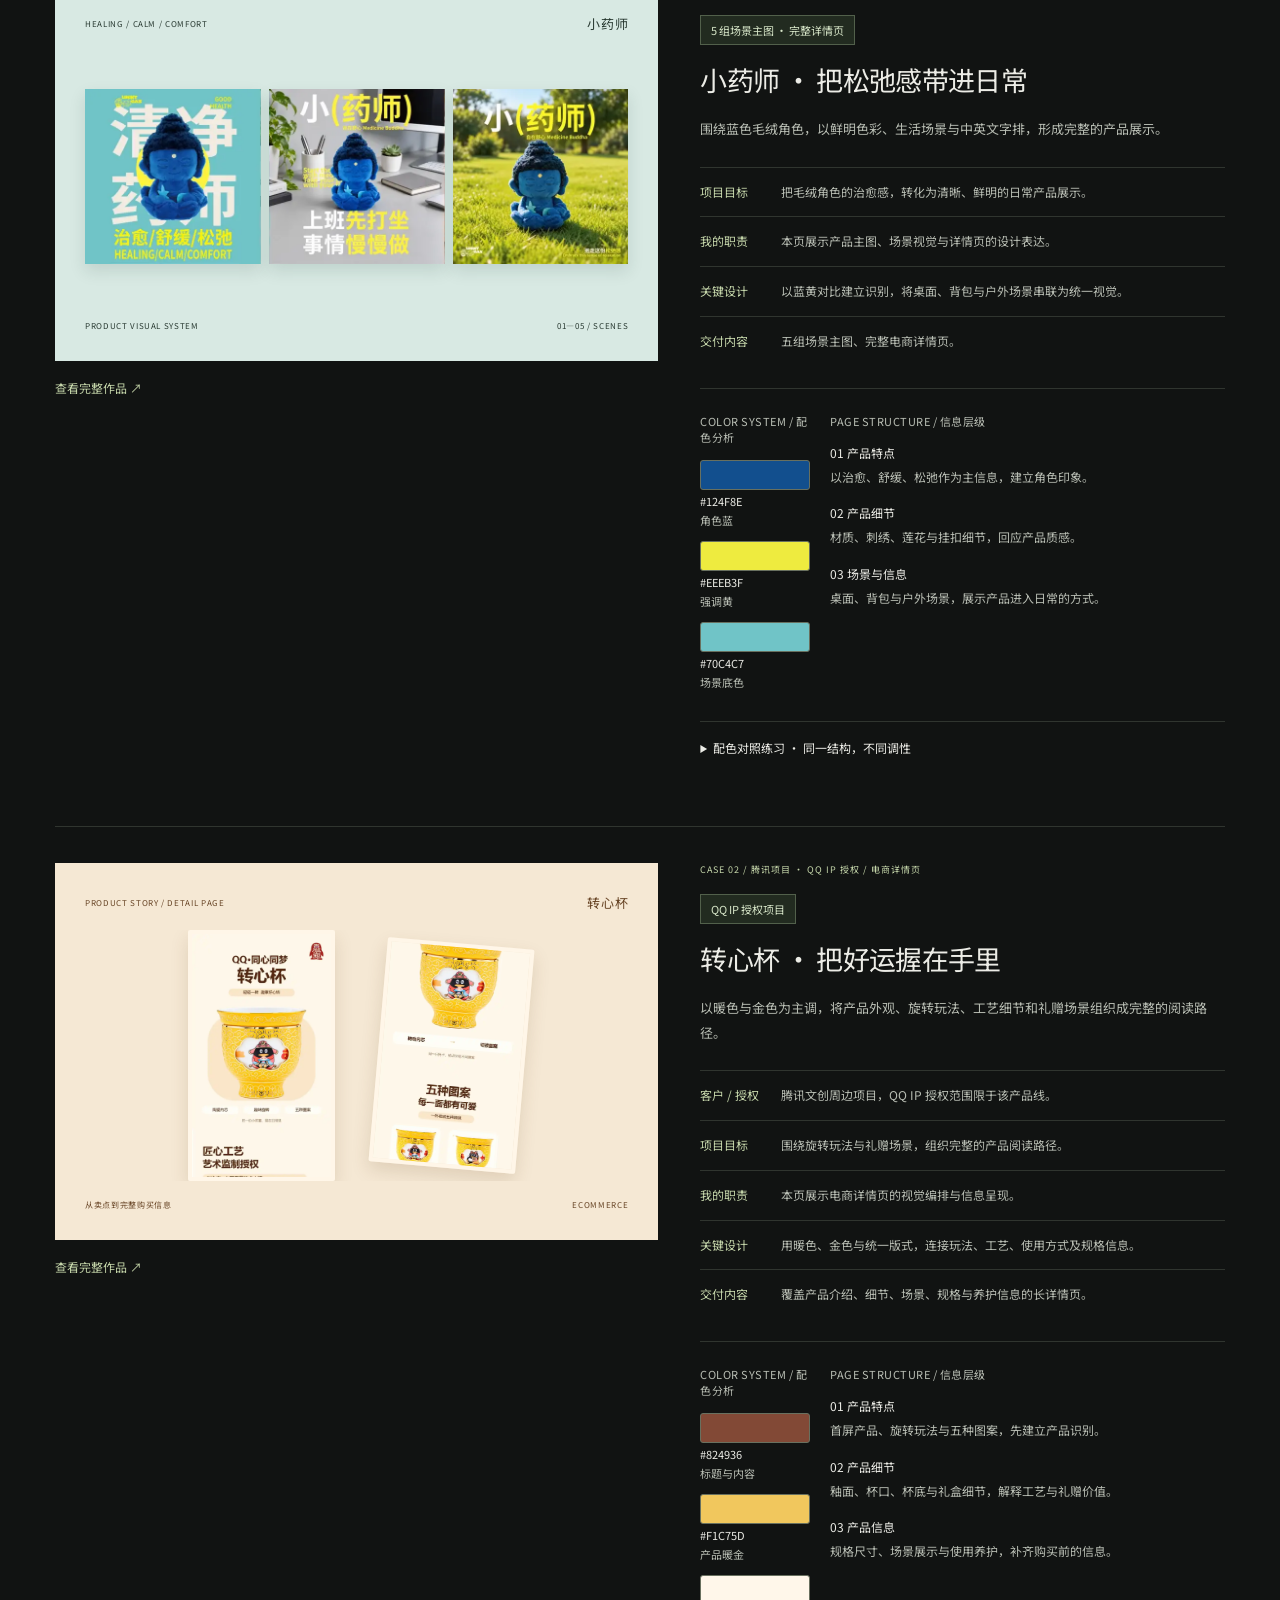
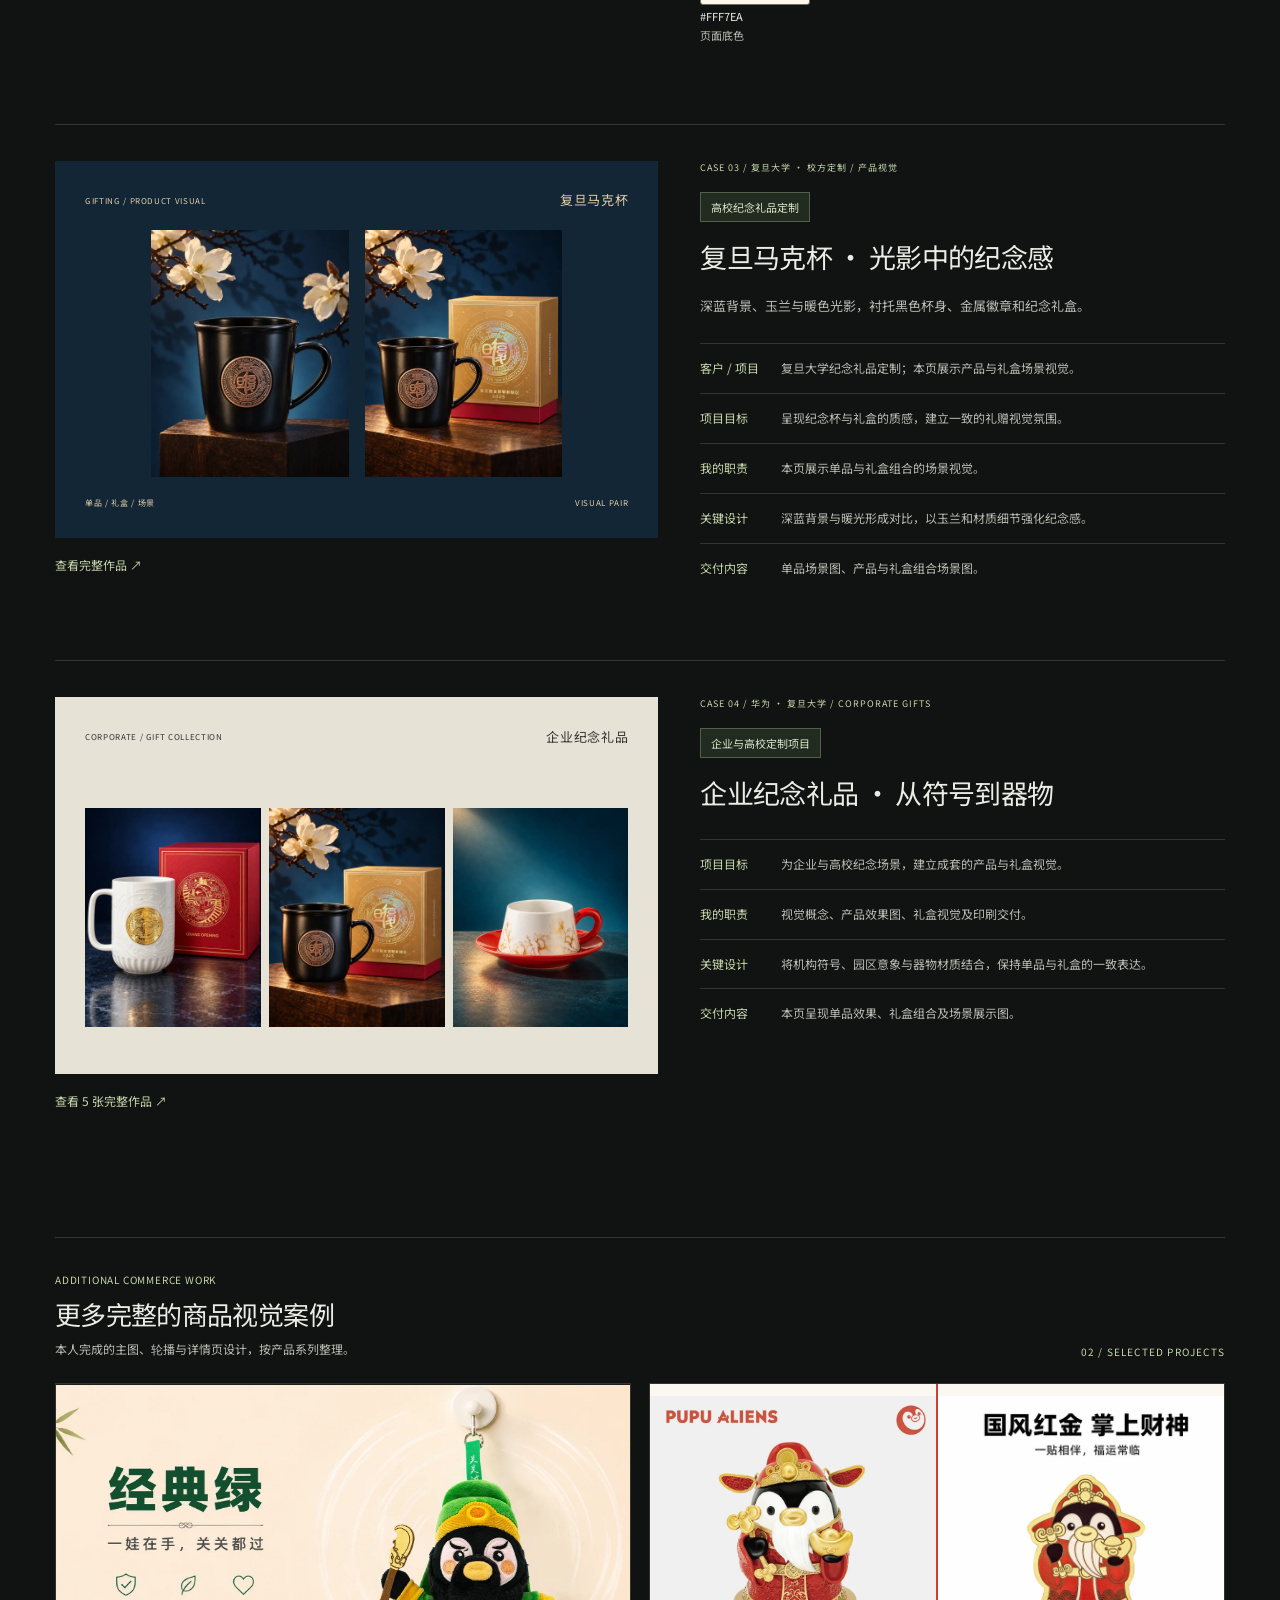
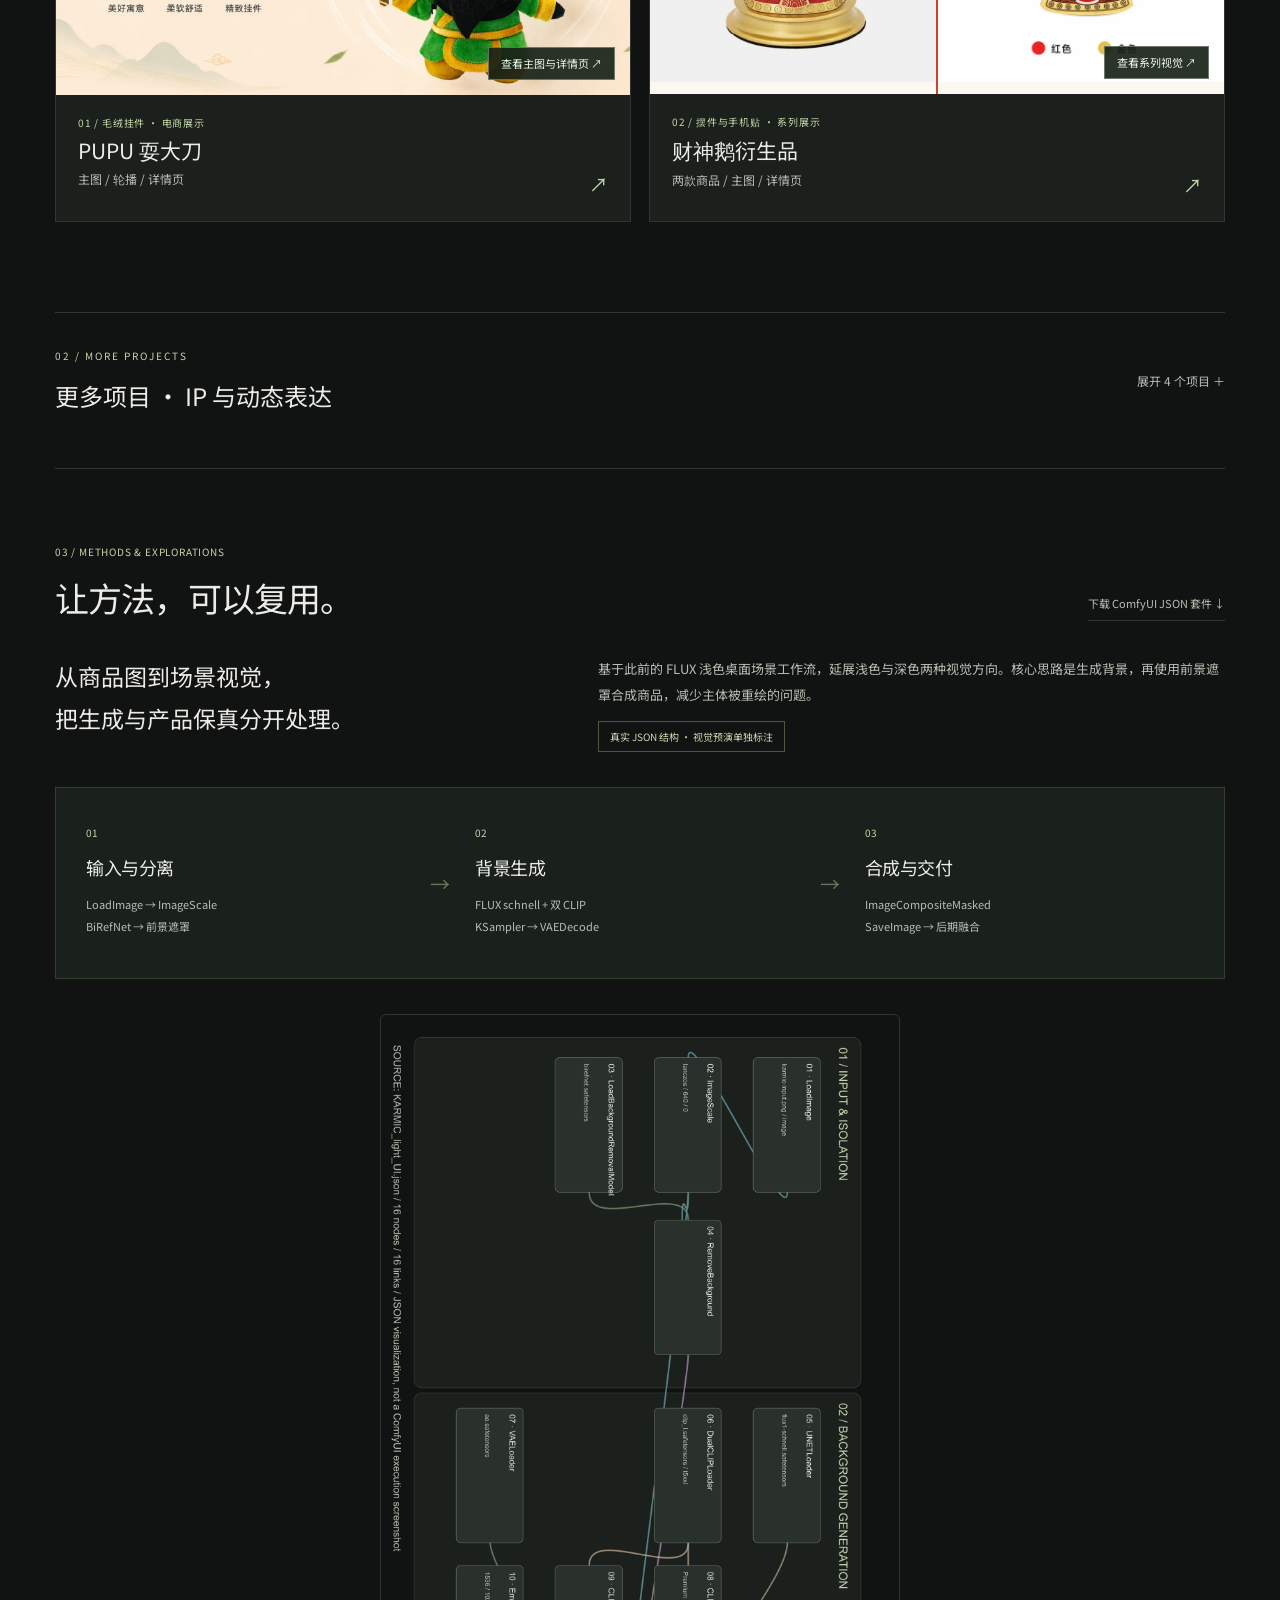
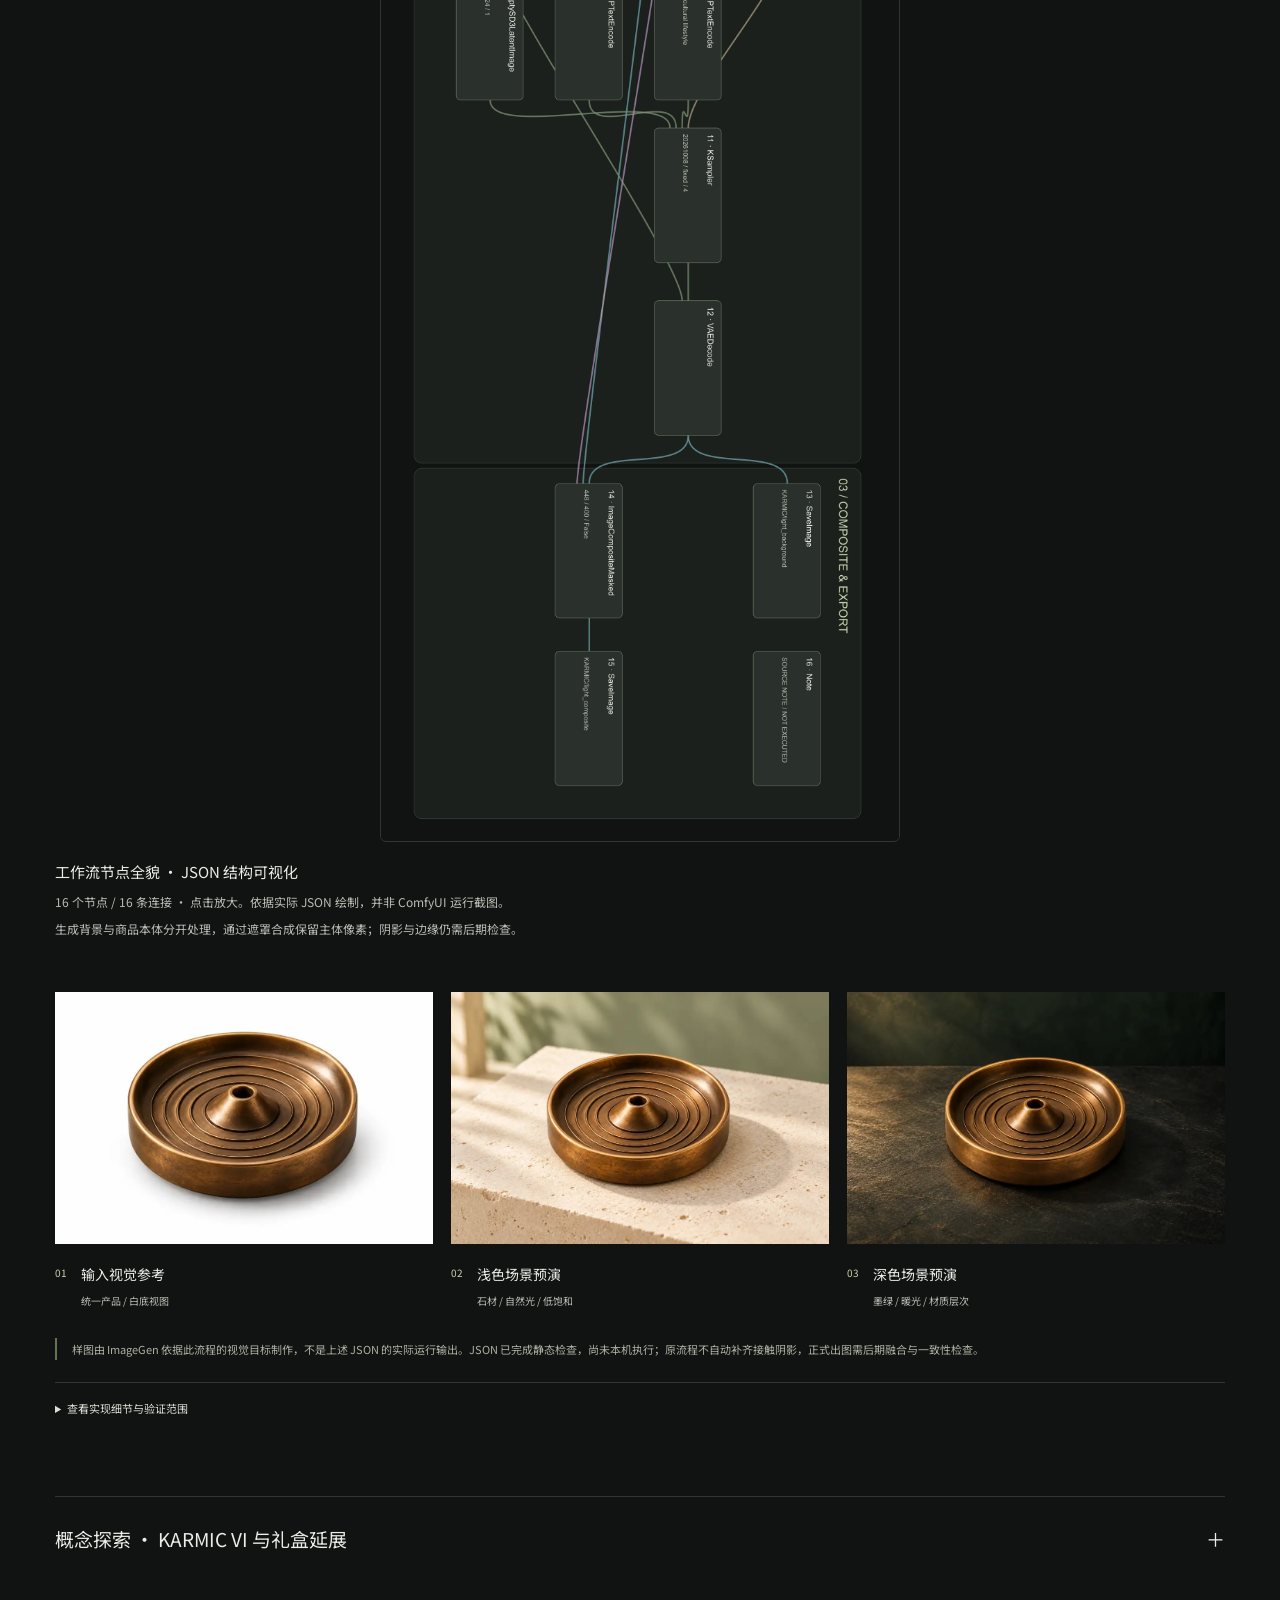
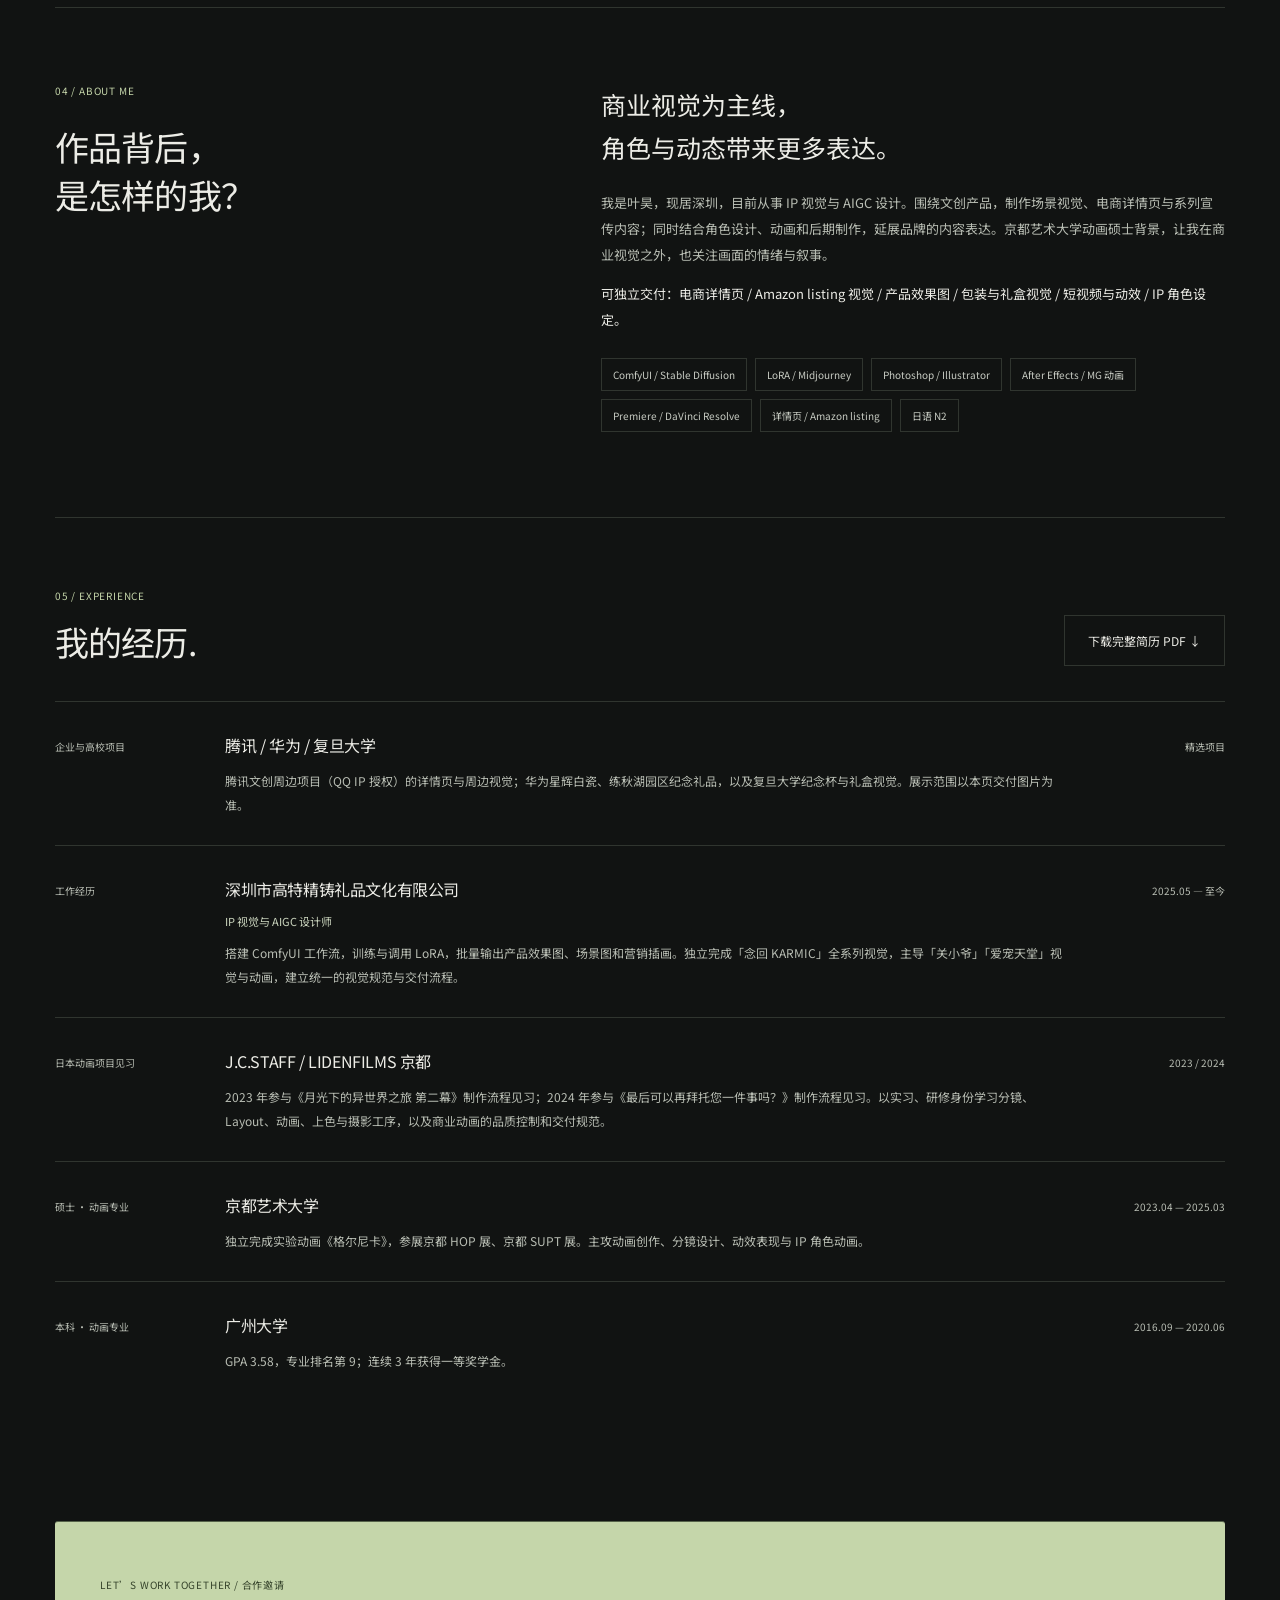
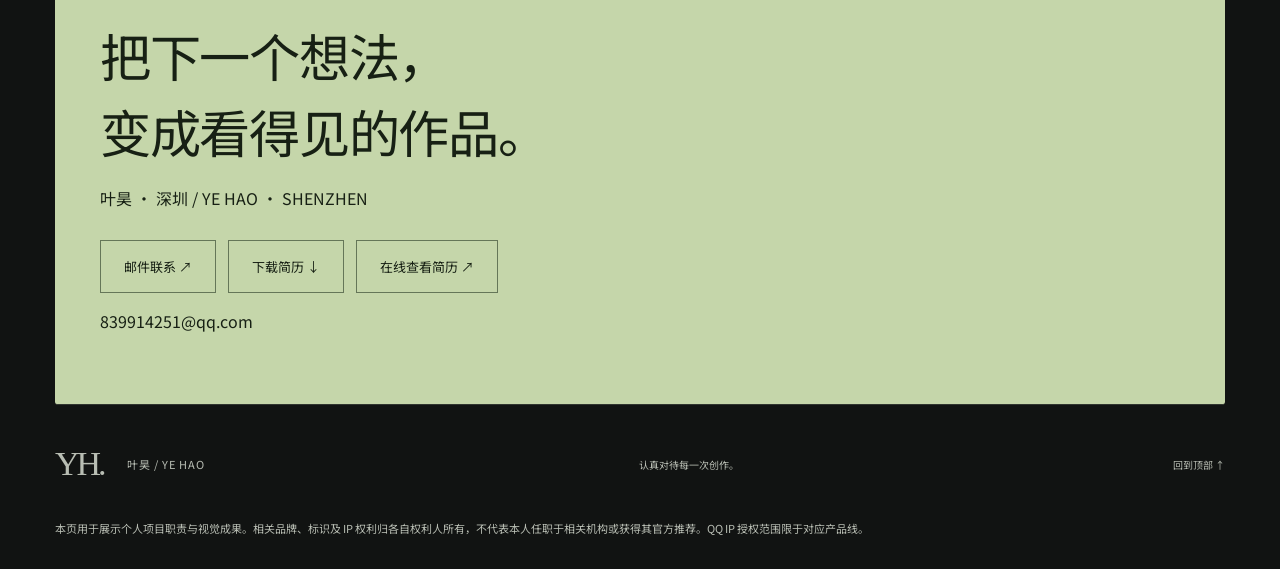
==== commit e297ff00: "Add files via upload" ====
--- a/index.html
+++ b/index.html
@@ -2,7 +2,7 @@
 
 <html lang="zh-CN">
 
-<head><meta charset="UTF-8"><meta name="viewport" content="width=device-width,initial-scale=1"><meta name="description" content="叶昊｜商业视觉设计师，文创产品与 IP 方向，擅长 AIGC 与动态内容。"><title>叶昊 · 商业视觉作品集</title><link rel="stylesheet" href="style.css?v=nav-strong-20261103"><meta property="og:title" content="叶昊 · 商业视觉作品集"><meta property="og:description" content="文创产品与 IP 方向 · AIGC 工作流 · 深圳"><meta property="og:image" content="https://shuxia98.github.io/resume3/assets/og-cover.jpg"><meta property="og:url" content="https://shuxia98.github.io/resume3/?view=commercial"><meta property="og:type" content="website"><meta name="twitter:card" content="summary_large_image"><meta name="twitter:title" content="叶昊 · 商业视觉作品集"><meta name="twitter:image" content="https://shuxia98.github.io/resume3/assets/og-cover.jpg"><link rel="icon" href="assets/favicon.png"></head>
+<head><meta charset="UTF-8"><meta name="viewport" content="width=device-width,initial-scale=1"><meta name="description" content="叶昊｜商业视觉设计师，文创产品与 IP 方向，擅长 AIGC 与动态内容。"><title>叶昊 · 商业视觉作品集</title><link rel="stylesheet" href="style.css?v=authored-work-20261103"><meta property="og:title" content="叶昊 · 商业视觉作品集"><meta property="og:description" content="文创产品与 IP 方向 · AIGC 工作流 · 深圳"><meta property="og:image" content="https://shuxia98.github.io/resume3/assets/og-cover.jpg"><meta property="og:url" content="https://shuxia98.github.io/resume3/?view=commercial"><meta property="og:type" content="website"><meta name="twitter:card" content="summary_large_image"><meta name="twitter:title" content="叶昊 · 商业视觉作品集"><meta name="twitter:image" content="https://shuxia98.github.io/resume3/assets/og-cover.jpg"><link rel="icon" href="assets/favicon.png"></head>
 
 <body data-direction="commercial">
 
@@ -12,7 +12,7 @@
 
 <main>
 
-<section id="home" class="hero"><div class="hero-main"><div class="edition">PORTFOLIO / 2026 <span>SHENZHEN, CN</span></div><p class="eyebrow">COMMERCIAL VISUAL · CULTURAL PRODUCTS · IP</p><p class="hello">叶昊 <span>YE HAO</span></p><h1>让产品被看见，<br><span class="serif">让设计有完整表达。</span></h1><p class="intro">商业视觉设计师 · 文创产品与 IP 方向。<br>以产品展示与电商内容为主线，结合 AIGC 和动态表达。</p><section class="portfolio-switcher" aria-labelledby="portfolio-switcher-title"><div class="switcher-heading"><span class="switcher-eyebrow">PORTFOLIO INDEX / 04 DIRECTIONS</span><h2 id="portfolio-switcher-title">点击卡片，选择作品方向 <span aria-hidden="true">↘</span></h2><p>四个方向都整理了精选案例，选择你想先看的内容。</p></div><nav class="direction-grid" aria-label="选择作品集方向"><a class="direction-card" href="#work" aria-current="page"><span class="direction-card-top"><span>01 / 04</span><em>当前方向</em></span><strong>商业视觉</strong><small>产品场景 · 电商展示</small><span class="direction-action">查看本页案例 ↓</span></a><a class="direction-card" href="animation.html"><span class="direction-card-top"><span>02 / 04</span><em>点击进入</em></span><strong>角色动画</strong><small>IP 角色 · 动态叙事</small><span class="direction-action">点击查看作品 ↗</span></a><a class="direction-card" href="brand.html"><span class="direction-card-top"><span>03 / 04</span><em>点击进入</em></span><strong>品牌产品</strong><small>VI 视觉 · 产品包装</small><span class="direction-action">点击查看作品 ↗</span></a><a class="direction-card" href="marketing.html"><span class="direction-card-top"><span>04 / 04</span><em>点击进入</em></span><strong>营销内容</strong><small>社媒内容 · 动态传播</small><span class="direction-action">点击查看作品 ↗</span></a></nav></section><div class="actions"><a class="button dark" href="#work">查看本页精选案例 ↓</a><a class="text-link" href="docs/ye-hao-resume.pdf" download="叶昊_简历.pdf">下载简历 ↓</a></div></div><aside class="hero-art" aria-label="复旦纪念杯 · 礼赠场景"><div class="hero-cover"><img src="assets/hero-commercial.webp" alt="复旦纪念杯 · 礼赠场景" fetchpriority="high" decoding="async" width="1200" height="1500"></div><div class="hero-caption"><span>商业视觉 / COMMERCIAL VISUAL</span><span>复旦纪念杯 · 礼赠场景</span></div></aside></section><section class="numbers" aria-label="内容成果"><div><strong class="serif">20万+</strong><p>金刚 Vajra · 单条视频播放</p></div><div><strong class="serif">5万+</strong><p>四账号累计点赞</p></div><div><strong class="serif">90+</strong><p>四账号累计内容</p></div><div><strong class="serif">2.3万+</strong><p>爱宠天堂累计点赞</p></div></section><div class="client-strip"><span>企业与高校项目</span><b>腾讯</b><i>QQ IP 授权</i><b>华为</b><b>复旦大学</b></div><section id="work" class="work"><div class="section-head"><div><p class="eyebrow">01 / SELECTED CASES</p><h2>从产品展示，到企业礼赠。</h2></div><a href="docs/ye-hao-portfolio-2026.pdf" target="_blank" rel="noopener" class="text-link">完整作品集 PDF ↗</a></div><p class="curation-note">从场景主图、详情页到礼赠视觉，围绕具体产品组织设计。</p><div class="featured-cases"><article class="case-study"><button class="case-image" data-project="0" aria-label="查看小药师 · 把松弛感带进日常完整图片" aria-haspopup="dialog"><div class="cover-stage healing"><div class="cover-top"><span>HEALING / CALM / COMFORT</span><span>小药师</span></div><div class="ad-triptych"><div class="ad-tile"><img src="assets/healing-scenes.webp" style="--panel:0" alt="小药师完整场景主图 1" loading="lazy" decoding="async"></div><div class="ad-tile"><img src="assets/healing-scenes.webp" style="--panel:1" alt="小药师完整场景主图 2" loading="lazy" decoding="async"></div><div class="ad-tile"><img src="assets/healing-scenes.webp" style="--panel:4" alt="小药师完整场景主图 5" loading="lazy" decoding="async"></div></div><div class="cover-bottom"><span>PRODUCT VISUAL SYSTEM</span><span>01—05 / SCENES</span></div></div><span class="case-open">查看完整作品 ↗</span></button><div class="case-copy"><p class="eyebrow">CASE 01 / 产品视觉 / 场景主图 / 电商详情</p><span class="result-badge">5 组场景主图 · 完整详情页</span><h3>小药师 · 把松弛感带进日常</h3><p class="case-intro">围绕蓝色毛绒角色，以鲜明色彩、生活场景与中英文字排，形成完整的产品展示。</p><dl><div><dt>项目目标</dt><dd>把毛绒角色的治愈感，转化为清晰、鲜明的日常产品展示。</dd></div><div><dt>我的职责</dt><dd>本页展示产品主图、场景视觉与详情页的设计表达。</dd></div><div><dt>关键设计</dt><dd>以蓝黄对比建立识别，将桌面、背包与户外场景串联为统一视觉。</dd></div><div><dt>交付内容</dt><dd>五组场景主图、完整电商详情页。</dd></div></dl><div class="pdp-system"><div class="pdp-palette"><p class="pdp-label">COLOR SYSTEM / 配色分析</p><div class="swatch"><span style="background:#124F8E"></span><b>#124F8E</b><i>角色蓝</i></div><div class="swatch"><span style="background:#EEEB3F"></span><b>#EEEB3F</b><i>强调黄</i></div><div class="swatch"><span style="background:#70C4C7"></span><b>#70C4C7</b><i>场景底色</i></div></div><div class="pdp-structure"><p class="pdp-label">PAGE STRUCTURE / 信息层级</p><ol><li><b>01 产品特点</b><span>以治愈、舒缓、松弛作为主信息，建立角色印象。</span></li><li><b>02 产品细节</b><span>材质、刺绣、莲花与挂扣细节，回应产品质感。</span></li><li><b>03 场景与信息</b><span>桌面、背包与户外场景，展示产品进入日常的方式。</span></li></ol></div></div><details class="palette-experiment"><summary>配色对照练习 · 同一结构，不同调性</summary><p>原方案用蓝、黄与青色传达鲜明活力；以下马卡龙色卡探索更柔和的生活用品语气，沿用「特点 → 细节 → 信息」结构。此处仅为配色练习，并非已交付方案。</p><div class="palette-row"><span style="background:#C3C5F3">#C3C5F3</span><span style="background:#FFB3C2">#FFB3C2</span><span style="background:#AAE1F9">#AAE1F9</span></div></details></div></article><article class="case-study"><button class="case-image" data-project="1" aria-label="查看转心杯 · 把好运握在手里完整图片" aria-haspopup="dialog"><div class="cover-stage fortune"><div class="cover-top"><span>PRODUCT STORY / DETAIL PAGE</span><span>转心杯</span></div><div class="detail-mockups"><div class="detail-poster"><img src="assets/fortune-cup.webp" alt="转心杯详情页首屏与产品介绍" loading="lazy" decoding="async"></div><div class="detail-poster second"><img src="assets/fortune-cup.webp" alt="转心杯详情页延展节选" loading="lazy" decoding="async"></div></div><div class="cover-bottom"><span>从卖点到完整购买信息</span><span>ECOMMERCE</span></div></div><span class="case-open">查看完整作品 ↗</span></button><div class="case-copy"><p class="eyebrow">CASE 02 / 腾讯项目 · QQ IP 授权 / 电商详情页</p><span class="result-badge">QQ IP 授权项目</span><h3>转心杯 · 把好运握在手里</h3><p class="case-intro">以暖色与金色为主调，将产品外观、旋转玩法、工艺细节和礼赠场景组织成完整的阅读路径。</p><dl><div><dt>客户 / 授权</dt><dd>腾讯文创周边项目，QQ IP 授权范围限于该产品线。</dd></div><div><dt>项目目标</dt><dd>围绕旋转玩法与礼赠场景，组织完整的产品阅读路径。</dd></div><div><dt>我的职责</dt><dd>本页展示电商详情页的视觉编排与信息呈现。</dd></div><div><dt>关键设计</dt><dd>用暖色、金色与统一版式，连接玩法、工艺、使用方式及规格信息。</dd></div><div><dt>交付内容</dt><dd>覆盖产品介绍、细节、场景、规格与养护信息的长详情页。</dd></div></dl><div class="pdp-system"><div class="pdp-palette"><p class="pdp-label">COLOR SYSTEM / 配色分析</p><div class="swatch"><span style="background:#824936"></span><b>#824936</b><i>标题与内容</i></div><div class="swatch"><span style="background:#F1C75D"></span><b>#F1C75D</b><i>产品暖金</i></div><div class="swatch"><span style="background:#FFF7EA"></span><b>#FFF7EA</b><i>页面底色</i></div></div><div class="pdp-structure"><p class="pdp-label">PAGE STRUCTURE / 信息层级</p><ol><li><b>01 产品特点</b><span>首屏产品、旋转玩法与五种图案，先建立产品识别。</span></li><li><b>02 产品细节</b><span>釉面、杯口、杯底与礼盒细节，解释工艺与礼赠价值。</span></li><li><b>03 产品信息</b><span>规格尺寸、场景展示与使用养护，补齐购买前的信息。</span></li></ol></div></div></div></article><article class="case-study"><button class="case-image" data-project="2" aria-label="查看复旦马克杯 · 光影中的纪念感完整图片" aria-haspopup="dialog"><div class="cover-stage fudan"><div class="cover-top"><span>GIFTING / PRODUCT VISUAL</span><span>复旦马克杯</span></div><div class="paired-images"><img src="assets/fudan-cup.webp" alt="完整单品画面" loading="lazy" decoding="async"><img src="assets/fudan-set.webp" alt="完整礼盒画面" loading="lazy" decoding="async"></div><div class="cover-bottom"><span>单品 / 礼盒 / 场景</span><span>VISUAL PAIR</span></div></div><span class="case-open">查看完整作品 ↗</span></button><div class="case-copy"><p class="eyebrow">CASE 03 / 复旦大学 · 校方定制 / 产品视觉</p><span class="result-badge">高校纪念礼品定制</span><h3>复旦马克杯 · 光影中的纪念感</h3><p class="case-intro">深蓝背景、玉兰与暖色光影，衬托黑色杯身、金属徽章和纪念礼盒。</p><dl><div><dt>客户 / 项目</dt><dd>复旦大学纪念礼品定制；本页展示产品与礼盒场景视觉。</dd></div><div><dt>项目目标</dt><dd>呈现纪念杯与礼盒的质感，建立一致的礼赠视觉氛围。</dd></div><div><dt>我的职责</dt><dd>本页展示单品与礼盒组合的场景视觉。</dd></div><div><dt>关键设计</dt><dd>深蓝背景与暖光形成对比，以玉兰和材质细节强化纪念感。</dd></div><div><dt>交付内容</dt><dd>单品场景图、产品与礼盒组合场景图。</dd></div></dl></div></article><article class="case-study gift-case"><button class="case-image" data-project="8" aria-haspopup="dialog" aria-label="查看企业纪念礼品合集"><div class="cover-stage gift-cover"><div class="cover-top"><span>CORPORATE / GIFT COLLECTION</span><span>企业纪念礼品</span></div><div class="triple-images"><img src="assets/huawei-gift.webp" alt="华为 · 星辉白瓷纪念杯与礼盒" loading="lazy" decoding="async"><img src="assets/fudan-wide.webp" alt="复旦 · 黑陶宽腹纪念杯" loading="lazy" decoding="async"><img src="assets/orchid-tea.webp" alt="白瓷金兰 · 朱红相托" loading="lazy" decoding="async"></div></div><span class="case-open">查看 5 张完整作品 ↗</span></button><div class="case-copy"><p class="eyebrow">CASE 04 / 华为 · 复旦大学 / CORPORATE GIFTS</p><span class="result-badge">企业与高校定制项目</span><h3>企业纪念礼品 · 从符号到器物</h3><dl><div><dt>项目目标</dt><dd>为企业与高校纪念场景，建立成套的产品与礼盒视觉。</dd></div><div><dt>我的职责</dt><dd>视觉概念、产品效果图、礼盒视觉及印刷交付。</dd></div><div><dt>关键设计</dt><dd>将机构符号、园区意象与器物材质结合，保持单品与礼盒的一致表达。</dd></div><div><dt>交付内容</dt><dd>本页呈现单品效果、礼盒组合及场景展示图。</dd></div></dl></div></article></div></section><section id="more-work" class="more-work"><details><summary><span><small>02 / MORE PROJECTS</small><strong>更多项目 · IP 与动态表达</strong></span><span class="more-hint">展开 4 个项目 ＋</span></summary><p class="muted">以角色内容与动画背景，补充商业视觉的表达维度。</p><div class="projects"><button class="project normalized-project " data-project="5" data-category="ip" aria-haspopup="dialog"><div class="cover-stage guan"><div class="cover-top"><span>CULTURE / CHARACTER / EXPRESSION</span><span>关小爷</span></div><div class="ip-trio"><img src="assets/IM100.webp" alt="关小爷完整角色视觉" loading="lazy" decoding="async"><img src="assets/IM101.webp" alt="关小爷完整角色视觉" loading="lazy" decoding="async"><img src="assets/IM103.webp" alt="关小爷完整角色视觉" loading="lazy" decoding="async"></div><div class="cover-bottom"><span>文化 IP 的多场景延展</span><span>CHARACTER SYSTEM</span></div></div><div class="project-meta"><div><span class="tag">文旅 IP / 角色视觉 / 表情设计</span><h3>关小爷 · 传统文化的角色表达</h3><p class="project-summary">成都武侯祠衍生 IP 的角色视觉，以「福」「运」为主题延展传播内容。</p></div><span class="arrow">↗</span></div></button><button class="project normalized-project " data-project="6" data-category="ip" aria-haspopup="dialog"><div class="cover-stage pet"><div class="cover-top"><span>PET IP / STORYTELLING</span><span>爱宠天堂</span></div><img class="pet-art" src="assets/IM106.webp" alt="爱宠天堂角色与情境完整画面" loading="lazy" decoding="async"><div class="cover-bottom"><span>情感 / 角色 / 内容</span><span>PET STORIES</span></div></div><div class="project-meta"><div><span class="tag">宠物 IP / 插画 / 角色视觉</span><h3>爱宠天堂 · 可爱的情感连接</h3><p class="project-summary">围绕宠物情感与「宠灵」角色，探索可爱、趣味与叙事性的视觉表达。</p></div><span class="arrow">↗</span></div></button><button class="project normalized-project " data-project="3" data-category="brand" aria-haspopup="dialog"><div class="cover-stage series"><div class="cover-top"><span>KARMIC / PRODUCT COLLECTION</span><span>系列产品视觉</span></div><div class="collection-grid"><img src="assets/IM61.webp" alt="KARMIC 系列产品场景" loading="lazy" decoding="async"><img src="assets/IM62.webp" alt="KARMIC 系列产品场景" loading="lazy" decoding="async"><img src="assets/IM66.webp" alt="KARMIC 系列产品场景" loading="lazy" decoding="async"><img src="assets/IM69.webp" alt="KARMIC 系列产品场景" loading="lazy" decoding="async"></div><div class="cover-bottom"><span>系列化表达 / 商业应用</span><span>COLLECTION</span></div></div><div class="project-meta"><div><span class="tag">系列视觉 / 产品场景 / 电商应用</span><h3>念回 KARMIC · 系列产品视觉</h3><p class="project-summary">独立完成念回 KARMIC 全系列产品视觉，覆盖宣传图、场景效果图与电商展示。</p></div><span class="arrow">↗</span></div></button><button class="project normalized-project " data-project="7" data-category="ip" aria-haspopup="dialog"><div class="cover-stage film"><div class="cover-top"><span>ANIMATION / ART DIRECTION</span><span>椿萱</span></div><div class="film-grid"><img src="assets/IM114.webp" alt="椿萱场景画面" loading="lazy" decoding="async"><img src="assets/IM113.webp" alt="椿萱角色设定" loading="lazy" decoding="async"></div><div class="cover-bottom"><span>角色设定与场景叙事</span><span>VISUAL DEVELOPMENT</span></div></div><div class="project-meta"><div><span class="tag">二维动画 / 角色设定 / 场景设计</span><h3>《椿萱》 · 角色与场景的叙事</h3><p class="project-summary">获第十届国际大学生微电影盛典动画组一等奖。这里呈现角色设定与场景视觉。</p></div><span class="arrow">↗</span></div></button></div></details></section><section id="workflow" class="workflow-section"><div class="section-head"><div><p class="eyebrow">03 / METHODS & EXPLORATIONS</p><h2>让方法，可以复用。</h2></div><a class="text-link" href="files/comfyui-kit.zip" download>下载 ComfyUI JSON 套件 ↓</a></div><div class="workflow-intro"><p>从商品图到场景视觉，<br>把生成与产品保真分开处理。</p><div><p class="muted">基于此前的 FLUX 浅色桌面场景工作流，延展浅色与深色两种视觉方向。核心思路是生成背景，再使用前景遮罩合成商品，减少主体被重绘的问题。</p><span class="status-chip">真实 JSON 结构 · 视觉预演单独标注</span></div></div><div class="flow-map" aria-label="根据真实 JSON 梳理的结构示意"><div><span>01</span><h3>输入与分离</h3><p>LoadImage → ImageScale<br>BiRefNet → 前景遮罩</p></div><b>→</b><div><span>02</span><h3>背景生成</h3><p>FLUX schnell + 双 CLIP<br>KSampler → VAEDecode</p></div><b>→</b><div><span>03</span><h3>合成与交付</h3><p>ImageCompositeMasked<br>SaveImage → 后期融合</p></div></div><figure class="workflow-shot"><a href="assets/comfyui-workflow-vertical.png" target="_blank" rel="noopener"><img src="assets/comfyui-workflow-vertical.png" width="1492" height="4096" alt="按真实 JSON 绘制的 16 个节点与连接关系" loading="lazy" decoding="async"></a><figcaption><strong>工作流节点全貌 · JSON 结构可视化</strong><p>16 个节点 / 16 条连接 · 点击放大。依据实际 JSON 绘制，并非 ComfyUI 运行截图。</p><p>生成背景与商品本体分开处理，通过遮罩合成保留主体像素；阴影与边缘仍需后期检查。</p></figcaption></figure><div class="sample-grid"><figure><a href="assets/workflow-input.webp" target="_blank" rel="noopener"><img src="assets/workflow-input.webp" alt="输入视觉参考" loading="lazy" decoding="async"></a><figcaption><span>01</span><div><strong>输入视觉参考</strong><small>统一产品 / 白底视图</small></div></figcaption></figure><figure><a href="assets/workflow-light.webp" target="_blank" rel="noopener"><img src="assets/workflow-light.webp" alt="浅色场景预演" loading="lazy" decoding="async"></a><figcaption><span>02</span><div><strong>浅色场景预演</strong><small>石材 / 自然光 / 低饱和</small></div></figcaption></figure><figure><a href="assets/workflow-dark.webp" target="_blank" rel="noopener"><img src="assets/workflow-dark.webp" alt="深色场景预演" loading="lazy" decoding="async"></a><figcaption><span>03</span><div><strong>深色场景预演</strong><small>墨绿 / 暖光 / 材质层次</small></div></figcaption></figure></div><p class="workflow-note">样图由 ImageGen 依据此流程的视觉目标制作，不是上述 JSON 的实际运行输出。JSON 已完成静态检查，尚未本机执行；原流程不自动补齐接触阴影，正式出图需后期融合与一致性检查。</p><details class="workflow-spec"><summary>查看实现细节与验证范围</summary><p>1536 × 1024 背景；商品图等比缩放至 640 px 宽，合成坐标 x=448、y=400；固定种子 20261008，4 步，CFG 1，Euler / Simple。包内包含原始 UI JSON、两份 KARMIC 场景适配 JSON 和输入参考图。需安装对应模型与 BiRefNet 节点。已检查节点引用、画布范围与配置文件可读性。</p></details></section><div class="concept-study"><details><summary>概念探索 · KARMIC VI 与礼盒延展 <span>＋</span></summary><p class="muted">将一致的色彩、纹样与材质语言用于品牌触点。以下为 AI 辅助概念探索，独立于前面的商业项目展示。</p><div class="concept-card"><button class="project normalized-project " data-project="4" data-category="brand" aria-haspopup="dialog"><div class="cover-stage packaging"><img class="whole-cover" src="assets/karmic-family.webp" alt="KARMIC VI 与礼盒概念家族" loading="lazy" decoding="async"><span class="concept-label">AI 辅助概念设计</span></div><div class="project-meta"><div><span class="tag">VI / 包装概念 / AI 辅助设计</span><h3>KARMIC · VI 与礼盒概念延展</h3><p class="project-summary">以同心圆、山水纹样与纸张材质为线索，探索从视觉识别到礼盒体验的一致表达。</p></div><span class="arrow">↗</span></div></button></div></details></div><section id="about" class="about"><div><p class="eyebrow">04 / ABOUT ME</p><h2>作品背后，<br>是怎样的我？</h2></div><div class="about-body"><p class="about-lead">商业视觉为主线，<br>角色与动态带来更多表达。</p><p class="muted">我是叶昊，现居深圳，目前从事 IP 视觉与 AIGC 设计。围绕文创产品，制作场景视觉、电商详情页与系列宣传内容；同时结合角色设计、动画和后期制作，延展品牌的内容表达。京都艺术大学动画硕士背景，让我在商业视觉之外，也关注画面的情绪与叙事。</p><p class="deliverables">可独立交付：电商详情页 / Amazon listing 视觉 / 产品效果图 / 包装与礼盒视觉 / 短视频与动效 / IP 角色设定。</p><div class="skills"><span>ComfyUI / Stable Diffusion</span><span>LoRA / Midjourney</span><span>Photoshop / Illustrator</span><span>After Effects / MG 动画</span><span>Premiere / DaVinci Resolve</span><span>详情页 / Amazon listing</span><span>日语 N2</span></div></div></section>
+<section id="home" class="hero"><div class="hero-main"><div class="edition">PORTFOLIO / 2026 <span>SHENZHEN, CN</span></div><p class="eyebrow">COMMERCIAL VISUAL · CULTURAL PRODUCTS · IP</p><p class="hello">叶昊 <span>YE HAO</span></p><h1>让产品被看见，<br><span class="serif">让设计有完整表达。</span></h1><p class="intro">商业视觉设计师 · 文创产品与 IP 方向。<br>以产品展示与电商内容为主线，结合 AIGC 和动态表达。</p><section class="portfolio-switcher" aria-labelledby="portfolio-switcher-title"><div class="switcher-heading"><span class="switcher-eyebrow">PORTFOLIO INDEX / 04 DIRECTIONS</span><h2 id="portfolio-switcher-title">点击卡片，选择作品方向 <span aria-hidden="true">↘</span></h2><p>四个方向都整理了精选案例，选择你想先看的内容。</p></div><nav class="direction-grid" aria-label="选择作品集方向"><a class="direction-card" href="#work" aria-current="page"><span class="direction-card-top"><span>01 / 04</span><em>当前方向</em></span><strong>商业视觉</strong><small>产品场景 · 电商展示</small><span class="direction-action">查看本页案例 ↓</span></a><a class="direction-card" href="animation.html"><span class="direction-card-top"><span>02 / 04</span><em>点击进入</em></span><strong>角色动画</strong><small>IP 角色 · 动态叙事</small><span class="direction-action">点击查看作品 ↗</span></a><a class="direction-card" href="brand.html"><span class="direction-card-top"><span>03 / 04</span><em>点击进入</em></span><strong>品牌产品</strong><small>产品视觉 · AIGC 礼盒</small><span class="direction-action">点击查看作品 ↗</span></a><a class="direction-card" href="marketing.html"><span class="direction-card-top"><span>04 / 04</span><em>点击进入</em></span><strong>营销内容</strong><small>社媒内容 · 动态传播</small><span class="direction-action">点击查看作品 ↗</span></a></nav></section><div class="actions"><a class="button dark" href="#work">查看本页精选案例 ↓</a><a class="text-link" href="docs/ye-hao-resume.pdf" download="叶昊_简历.pdf">下载简历 ↓</a></div></div><aside class="hero-art" aria-label="复旦纪念杯 · 礼赠场景"><div class="hero-cover"><img src="assets/hero-commercial.webp" alt="复旦纪念杯 · 礼赠场景" fetchpriority="high" decoding="async" width="1200" height="1500"></div><div class="hero-caption"><span>商业视觉 / COMMERCIAL VISUAL</span><span>复旦纪念杯 · 礼赠场景</span></div></aside></section><section class="numbers" aria-label="内容成果"><div><strong class="serif">20万+</strong><p>金刚 Vajra · 单条视频播放</p></div><div><strong class="serif">5万+</strong><p>四账号累计点赞</p></div><div><strong class="serif">90+</strong><p>四账号累计内容</p></div><div><strong class="serif">2.3万+</strong><p>爱宠天堂累计点赞</p></div></section><div class="client-strip"><span>企业与高校项目</span><b>腾讯</b><i>QQ IP 授权</i><b>华为</b><b>复旦大学</b></div><section id="work" class="work"><div class="section-head"><div><p class="eyebrow">01 / SELECTED CASES</p><h2>从产品展示，到企业礼赠。</h2></div><a href="docs/ye-hao-portfolio-2026.pdf" target="_blank" rel="noopener" class="text-link">完整作品集 PDF ↗</a></div><p class="curation-note">从场景主图、详情页到礼赠视觉，围绕具体产品组织设计。</p><div class="featured-cases"><article class="case-study"><button class="case-image" data-project="0" aria-label="查看小药师 · 把松弛感带进日常完整图片" aria-haspopup="dialog"><div class="cover-stage healing"><div class="cover-top"><span>HEALING / CALM / COMFORT</span><span>小药师</span></div><div class="ad-triptych"><div class="ad-tile"><img src="assets/healing-scenes.webp" style="--panel:0" alt="小药师完整场景主图 1" loading="lazy" decoding="async"></div><div class="ad-tile"><img src="assets/healing-scenes.webp" style="--panel:1" alt="小药师完整场景主图 2" loading="lazy" decoding="async"></div><div class="ad-tile"><img src="assets/healing-scenes.webp" style="--panel:4" alt="小药师完整场景主图 5" loading="lazy" decoding="async"></div></div><div class="cover-bottom"><span>PRODUCT VISUAL SYSTEM</span><span>01—05 / SCENES</span></div></div><span class="case-open">查看完整作品 ↗</span></button><div class="case-copy"><p class="eyebrow">CASE 01 / 产品视觉 / 场景主图 / 电商详情</p><span class="result-badge">5 组场景主图 · 完整详情页</span><h3>小药师 · 把松弛感带进日常</h3><p class="case-intro">围绕蓝色毛绒角色，以鲜明色彩、生活场景与中英文字排，形成完整的产品展示。</p><dl><div><dt>项目目标</dt><dd>把毛绒角色的治愈感，转化为清晰、鲜明的日常产品展示。</dd></div><div><dt>我的职责</dt><dd>本页展示产品主图、场景视觉与详情页的设计表达。</dd></div><div><dt>关键设计</dt><dd>以蓝黄对比建立识别，将桌面、背包与户外场景串联为统一视觉。</dd></div><div><dt>交付内容</dt><dd>五组场景主图、完整电商详情页。</dd></div></dl><div class="pdp-system"><div class="pdp-palette"><p class="pdp-label">COLOR SYSTEM / 配色分析</p><div class="swatch"><span style="background:#124F8E"></span><b>#124F8E</b><i>角色蓝</i></div><div class="swatch"><span style="background:#EEEB3F"></span><b>#EEEB3F</b><i>强调黄</i></div><div class="swatch"><span style="background:#70C4C7"></span><b>#70C4C7</b><i>场景底色</i></div></div><div class="pdp-structure"><p class="pdp-label">PAGE STRUCTURE / 信息层级</p><ol><li><b>01 产品特点</b><span>以治愈、舒缓、松弛作为主信息，建立角色印象。</span></li><li><b>02 产品细节</b><span>材质、刺绣、莲花与挂扣细节，回应产品质感。</span></li><li><b>03 场景与信息</b><span>桌面、背包与户外场景，展示产品进入日常的方式。</span></li></ol></div></div><details class="palette-experiment"><summary>配色对照练习 · 同一结构，不同调性</summary><p>原方案用蓝、黄与青色传达鲜明活力；以下马卡龙色卡探索更柔和的生活用品语气，沿用「特点 → 细节 → 信息」结构。此处仅为配色练习，并非已交付方案。</p><div class="palette-row"><span style="background:#C3C5F3">#C3C5F3</span><span style="background:#FFB3C2">#FFB3C2</span><span style="background:#AAE1F9">#AAE1F9</span></div></details></div></article><article class="case-study"><button class="case-image" data-project="1" aria-label="查看转心杯 · 把好运握在手里完整图片" aria-haspopup="dialog"><div class="cover-stage fortune"><div class="cover-top"><span>PRODUCT STORY / DETAIL PAGE</span><span>转心杯</span></div><div class="detail-mockups"><div class="detail-poster"><img src="assets/fortune-cup.webp" alt="转心杯详情页首屏与产品介绍" loading="lazy" decoding="async"></div><div class="detail-poster second"><img src="assets/fortune-cup.webp" alt="转心杯详情页延展节选" loading="lazy" decoding="async"></div></div><div class="cover-bottom"><span>从卖点到完整购买信息</span><span>ECOMMERCE</span></div></div><span class="case-open">查看完整作品 ↗</span></button><div class="case-copy"><p class="eyebrow">CASE 02 / 腾讯项目 · QQ IP 授权 / 电商详情页</p><span class="result-badge">QQ IP 授权项目</span><h3>转心杯 · 把好运握在手里</h3><p class="case-intro">以暖色与金色为主调，将产品外观、旋转玩法、工艺细节和礼赠场景组织成完整的阅读路径。</p><dl><div><dt>客户 / 授权</dt><dd>腾讯文创周边项目，QQ IP 授权范围限于该产品线。</dd></div><div><dt>项目目标</dt><dd>围绕旋转玩法与礼赠场景，组织完整的产品阅读路径。</dd></div><div><dt>我的职责</dt><dd>本页展示电商详情页的视觉编排与信息呈现。</dd></div><div><dt>关键设计</dt><dd>用暖色、金色与统一版式，连接玩法、工艺、使用方式及规格信息。</dd></div><div><dt>交付内容</dt><dd>覆盖产品介绍、细节、场景、规格与养护信息的长详情页。</dd></div></dl><div class="pdp-system"><div class="pdp-palette"><p class="pdp-label">COLOR SYSTEM / 配色分析</p><div class="swatch"><span style="background:#824936"></span><b>#824936</b><i>标题与内容</i></div><div class="swatch"><span style="background:#F1C75D"></span><b>#F1C75D</b><i>产品暖金</i></div><div class="swatch"><span style="background:#FFF7EA"></span><b>#FFF7EA</b><i>页面底色</i></div></div><div class="pdp-structure"><p class="pdp-label">PAGE STRUCTURE / 信息层级</p><ol><li><b>01 产品特点</b><span>首屏产品、旋转玩法与五种图案，先建立产品识别。</span></li><li><b>02 产品细节</b><span>釉面、杯口、杯底与礼盒细节，解释工艺与礼赠价值。</span></li><li><b>03 产品信息</b><span>规格尺寸、场景展示与使用养护，补齐购买前的信息。</span></li></ol></div></div></div></article><article class="case-study"><button class="case-image" data-project="2" aria-label="查看复旦马克杯 · 光影中的纪念感完整图片" aria-haspopup="dialog"><div class="cover-stage fudan"><div class="cover-top"><span>GIFTING / PRODUCT VISUAL</span><span>复旦马克杯</span></div><div class="paired-images"><img src="assets/fudan-cup.webp" alt="完整单品画面" loading="lazy" decoding="async"><img src="assets/fudan-set.webp" alt="完整礼盒画面" loading="lazy" decoding="async"></div><div class="cover-bottom"><span>单品 / 礼盒 / 场景</span><span>VISUAL PAIR</span></div></div><span class="case-open">查看完整作品 ↗</span></button><div class="case-copy"><p class="eyebrow">CASE 03 / 复旦大学 · 校方定制 / 产品视觉</p><span class="result-badge">高校纪念礼品定制</span><h3>复旦马克杯 · 光影中的纪念感</h3><p class="case-intro">深蓝背景、玉兰与暖色光影，衬托黑色杯身、金属徽章和纪念礼盒。</p><dl><div><dt>客户 / 项目</dt><dd>复旦大学纪念礼品定制；本页展示产品与礼盒场景视觉。</dd></div><div><dt>项目目标</dt><dd>呈现纪念杯与礼盒的质感，建立一致的礼赠视觉氛围。</dd></div><div><dt>我的职责</dt><dd>本页展示单品与礼盒组合的场景视觉。</dd></div><div><dt>关键设计</dt><dd>深蓝背景与暖光形成对比，以玉兰和材质细节强化纪念感。</dd></div><div><dt>交付内容</dt><dd>单品场景图、产品与礼盒组合场景图。</dd></div></dl></div></article><article class="case-study gift-case"><button class="case-image" data-project="8" aria-haspopup="dialog" aria-label="查看企业纪念礼品合集"><div class="cover-stage gift-cover"><div class="cover-top"><span>CORPORATE / GIFT COLLECTION</span><span>企业纪念礼品</span></div><div class="triple-images"><img src="assets/huawei-gift.webp" alt="华为 · 星辉白瓷纪念杯与礼盒" loading="lazy" decoding="async"><img src="assets/fudan-wide.webp" alt="复旦 · 黑陶宽腹纪念杯" loading="lazy" decoding="async"><img src="assets/orchid-tea.webp" alt="白瓷金兰 · 朱红相托" loading="lazy" decoding="async"></div></div><span class="case-open">查看 5 张完整作品 ↗</span></button><div class="case-copy"><p class="eyebrow">CASE 04 / 华为 · 复旦大学 / CORPORATE GIFTS</p><span class="result-badge">企业与高校定制项目</span><h3>企业纪念礼品 · 从符号到器物</h3><dl><div><dt>项目目标</dt><dd>为企业与高校纪念场景，建立成套的产品与礼盒视觉。</dd></div><div><dt>我的职责</dt><dd>视觉概念、产品效果图、礼盒视觉及印刷交付。</dd></div><div><dt>关键设计</dt><dd>将机构符号、园区意象与器物材质结合，保持单品与礼盒的一致表达。</dd></div><div><dt>交付内容</dt><dd>本页呈现单品效果、礼盒组合及场景展示图。</dd></div></dl></div></article></div><div class="authored-projects"><div class="authored-projects-head"><div><p class="eyebrow">ADDITIONAL COMMERCE WORK</p><h3>更多完整的商品视觉案例</h3><p>本人完成的主图、轮播与详情页设计，按产品系列整理。</p></div><span>02 / SELECTED PROJECTS</span></div><div class="authored-project-grid"><button class="authored-project" data-project="9" aria-haspopup="dialog" aria-label="查看 PUPU 耍大刀毛绒挂件完整视觉"><span class="authored-project-visual knife"><img src="assets/pupu-knife-cover.webp" width="1600" height="900" alt="PUPU 耍大刀毛绒挂件商品视觉" loading="lazy" decoding="async"><span class="authored-project-flag">查看主图与详情页 ↗</span></span><span class="authored-project-info"><small>01 / 毛绒挂件 · 电商展示</small><strong>PUPU 耍大刀</strong><span>主图 / 轮播 / 详情页 <b aria-hidden="true">↗</b></span></span></button><button class="authored-project" data-project="10" aria-haspopup="dialog" aria-label="查看财神鹅摆件与手机贴完整视觉"><span class="authored-project-visual goose"><img src="assets/pupu-goose-cover.webp" width="1200" height="1200" alt="财神鹅黄铜摆件商品视觉" loading="lazy" decoding="async"><img src="assets/pupu-sticker-cover.webp" width="1200" height="1200" alt="财神鹅手机贴商品视觉" loading="lazy" decoding="async"><span class="authored-project-flag">查看系列视觉 ↗</span></span><span class="authored-project-info"><small>02 / 摆件与手机贴 · 系列展示</small><strong>财神鹅衍生品</strong><span>两款商品 / 主图 / 详情页 <b aria-hidden="true">↗</b></span></span></button></div></div></section><section id="more-work" class="more-work"><details><summary><span><small>02 / MORE PROJECTS</small><strong>更多项目 · IP 与动态表达</strong></span><span class="more-hint">展开 4 个项目 ＋</span></summary><p class="muted">以角色内容与动画背景，补充商业视觉的表达维度。</p><div class="projects"><button class="project normalized-project " data-project="5" data-category="ip" aria-haspopup="dialog"><div class="cover-stage guan"><div class="cover-top"><span>CULTURE / CHARACTER / EXPRESSION</span><span>关小爷</span></div><div class="ip-trio"><img src="assets/IM100.webp" alt="关小爷完整角色视觉" loading="lazy" decoding="async"><img src="assets/IM101.webp" alt="关小爷完整角色视觉" loading="lazy" decoding="async"><img src="assets/IM103.webp" alt="关小爷完整角色视觉" loading="lazy" decoding="async"></div><div class="cover-bottom"><span>文化 IP 的多场景延展</span><span>CHARACTER SYSTEM</span></div></div><div class="project-meta"><div><span class="tag">文旅 IP / 角色视觉 / 表情设计</span><h3>关小爷 · 传统文化的角色表达</h3><p class="project-summary">成都武侯祠衍生 IP 的角色视觉，以「福」「运」为主题延展传播内容。</p></div><span class="arrow">↗</span></div></button><button class="project normalized-project " data-project="6" data-category="ip" aria-haspopup="dialog"><div class="cover-stage pet"><div class="cover-top"><span>PET IP / STORYTELLING</span><span>爱宠天堂</span></div><img class="pet-art" src="assets/IM106.webp" alt="爱宠天堂角色与情境完整画面" loading="lazy" decoding="async"><div class="cover-bottom"><span>情感 / 角色 / 内容</span><span>PET STORIES</span></div></div><div class="project-meta"><div><span class="tag">宠物 IP / 插画 / 角色视觉</span><h3>爱宠天堂 · 可爱的情感连接</h3><p class="project-summary">围绕宠物情感与「宠灵」角色，探索可爱、趣味与叙事性的视觉表达。</p></div><span class="arrow">↗</span></div></button><button class="project normalized-project " data-project="3" data-category="brand" aria-haspopup="dialog"><div class="cover-stage series"><div class="cover-top"><span>KARMIC / PRODUCT COLLECTION</span><span>系列产品视觉</span></div><div class="collection-grid"><img src="assets/IM61.webp" alt="KARMIC 系列产品场景" loading="lazy" decoding="async"><img src="assets/IM62.webp" alt="KARMIC 系列产品场景" loading="lazy" decoding="async"><img src="assets/IM66.webp" alt="KARMIC 系列产品场景" loading="lazy" decoding="async"><img src="assets/IM69.webp" alt="KARMIC 系列产品场景" loading="lazy" decoding="async"></div><div class="cover-bottom"><span>系列化表达 / 商业应用</span><span>COLLECTION</span></div></div><div class="project-meta"><div><span class="tag">系列视觉 / 产品场景 / 电商应用</span><h3>念回 KARMIC · 系列产品视觉</h3><p class="project-summary">独立完成念回 KARMIC 全系列产品视觉，覆盖宣传图、场景效果图与电商展示。</p></div><span class="arrow">↗</span></div></button><button class="project normalized-project " data-project="7" data-category="ip" aria-haspopup="dialog"><div class="cover-stage film"><div class="cover-top"><span>ANIMATION / ART DIRECTION</span><span>椿萱</span></div><div class="film-grid"><img src="assets/IM114.webp" alt="椿萱场景画面" loading="lazy" decoding="async"><img src="assets/IM113.webp" alt="椿萱角色设定" loading="lazy" decoding="async"></div><div class="cover-bottom"><span>角色设定与场景叙事</span><span>VISUAL DEVELOPMENT</span></div></div><div class="project-meta"><div><span class="tag">二维动画 / 角色设定 / 场景设计</span><h3>《椿萱》 · 角色与场景的叙事</h3><p class="project-summary">获第十届国际大学生微电影盛典动画组一等奖。这里呈现角色设定与场景视觉。</p></div><span class="arrow">↗</span></div></button></div></details></section><section id="workflow" class="workflow-section"><div class="section-head"><div><p class="eyebrow">03 / METHODS & EXPLORATIONS</p><h2>让方法，可以复用。</h2></div><a class="text-link" href="files/comfyui-kit.zip" download>下载 ComfyUI JSON 套件 ↓</a></div><div class="workflow-intro"><p>从商品图到场景视觉，<br>把生成与产品保真分开处理。</p><div><p class="muted">基于此前的 FLUX 浅色桌面场景工作流，延展浅色与深色两种视觉方向。核心思路是生成背景，再使用前景遮罩合成商品，减少主体被重绘的问题。</p><span class="status-chip">真实 JSON 结构 · 视觉预演单独标注</span></div></div><div class="flow-map" aria-label="根据真实 JSON 梳理的结构示意"><div><span>01</span><h3>输入与分离</h3><p>LoadImage → ImageScale<br>BiRefNet → 前景遮罩</p></div><b>→</b><div><span>02</span><h3>背景生成</h3><p>FLUX schnell + 双 CLIP<br>KSampler → VAEDecode</p></div><b>→</b><div><span>03</span><h3>合成与交付</h3><p>ImageCompositeMasked<br>SaveImage → 后期融合</p></div></div><figure class="workflow-shot"><a href="assets/comfyui-workflow-vertical.png" target="_blank" rel="noopener"><img src="assets/comfyui-workflow-vertical.png" width="1492" height="4096" alt="按真实 JSON 绘制的 16 个节点与连接关系" loading="lazy" decoding="async"></a><figcaption><strong>工作流节点全貌 · JSON 结构可视化</strong><p>16 个节点 / 16 条连接 · 点击放大。依据实际 JSON 绘制，并非 ComfyUI 运行截图。</p><p>生成背景与商品本体分开处理，通过遮罩合成保留主体像素；阴影与边缘仍需后期检查。</p></figcaption></figure><div class="sample-grid"><figure><a href="assets/workflow-input.webp" target="_blank" rel="noopener"><img src="assets/workflow-input.webp" alt="输入视觉参考" loading="lazy" decoding="async"></a><figcaption><span>01</span><div><strong>输入视觉参考</strong><small>统一产品 / 白底视图</small></div></figcaption></figure><figure><a href="assets/workflow-light.webp" target="_blank" rel="noopener"><img src="assets/workflow-light.webp" alt="浅色场景预演" loading="lazy" decoding="async"></a><figcaption><span>02</span><div><strong>浅色场景预演</strong><small>石材 / 自然光 / 低饱和</small></div></figcaption></figure><figure><a href="assets/workflow-dark.webp" target="_blank" rel="noopener"><img src="assets/workflow-dark.webp" alt="深色场景预演" loading="lazy" decoding="async"></a><figcaption><span>03</span><div><strong>深色场景预演</strong><small>墨绿 / 暖光 / 材质层次</small></div></figcaption></figure></div><p class="workflow-note">样图由 ImageGen 依据此流程的视觉目标制作，不是上述 JSON 的实际运行输出。JSON 已完成静态检查，尚未本机执行；原流程不自动补齐接触阴影，正式出图需后期融合与一致性检查。</p><details class="workflow-spec"><summary>查看实现细节与验证范围</summary><p>1536 × 1024 背景；商品图等比缩放至 640 px 宽，合成坐标 x=448、y=400；固定种子 20261008，4 步，CFG 1，Euler / Simple。包内包含原始 UI JSON、两份 KARMIC 场景适配 JSON 和输入参考图。需安装对应模型与 BiRefNet 节点。已检查节点引用、画布范围与配置文件可读性。</p></details></section><div class="concept-study"><details><summary>概念探索 · KARMIC VI 与礼盒延展 <span>＋</span></summary><p class="muted">基于既有 KARMIC 品牌视觉，本人进行 AIGC 礼盒与应用概念尝试。基础 VI 手册由其他设计师完成；这里展示的概念并非正式打样或量产项目。</p><div class="concept-card"><button class="project normalized-project " data-project="4" data-category="brand" aria-haspopup="dialog"><div class="cover-stage packaging"><img class="whole-cover" src="assets/karmic-family.webp" alt="KARMIC VI 与礼盒概念家族" loading="lazy" decoding="async"><span class="concept-label">AI 辅助概念设计</span></div><div class="project-meta"><div><span class="tag">AIGC 尝试 / 既有 VI 应用 / 礼盒概念</span><h3>KARMIC · VI 与礼盒概念延展</h3><p class="project-summary">以既有 KARMIC 品牌视觉为基础，探索纸品与礼盒的 AIGC 概念延展。</p></div><span class="arrow">↗</span></div></button></div></details></div><section id="about" class="about"><div><p class="eyebrow">04 / ABOUT ME</p><h2>作品背后，<br>是怎样的我？</h2></div><div class="about-body"><p class="about-lead">商业视觉为主线，<br>角色与动态带来更多表达。</p><p class="muted">我是叶昊，现居深圳，目前从事 IP 视觉与 AIGC 设计。围绕文创产品，制作场景视觉、电商详情页与系列宣传内容；同时结合角色设计、动画和后期制作，延展品牌的内容表达。京都艺术大学动画硕士背景，让我在商业视觉之外，也关注画面的情绪与叙事。</p><p class="deliverables">可独立交付：电商详情页 / Amazon listing 视觉 / 产品效果图 / 包装与礼盒视觉 / 短视频与动效 / IP 角色设定。</p><div class="skills"><span>ComfyUI / Stable Diffusion</span><span>LoRA / Midjourney</span><span>Photoshop / Illustrator</span><span>After Effects / MG 动画</span><span>Premiere / DaVinci Resolve</span><span>详情页 / Amazon listing</span><span>日语 N2</span></div></div></section>
 
 <section id="resume" class="resume"><div class="section-head"><div><p class="eyebrow">05 / EXPERIENCE</p><h2>我的经历<span class="accent">.</span></h2></div><a href="docs/ye-hao-resume.pdf" download="叶昊_简历.pdf" class="button outline">下载完整简历 PDF ↓</a></div><div class="timeline"><article><div class="timeline-type">企业与高校项目</div><div><h3>腾讯 / 华为 / 复旦大学</h3><p>腾讯文创周边项目（QQ IP 授权）的详情页与周边视觉；华为星辉白瓷、练秋湖园区纪念礼品，以及复旦大学纪念杯与礼盒视觉。展示范围以本页交付图片为准。</p></div><span class="date">精选项目</span></article><article><div class="timeline-type">工作经历</div><div><h3>深圳市高特精铸礼品文化有限公司</h3><strong class="role">IP 视觉与 AIGC 设计师</strong><p>搭建 ComfyUI 工作流，训练与调用 LoRA，批量输出产品效果图、场景图和营销插画。独立完成「念回 KARMIC」全系列视觉，主导「关小爷」「爱宠天堂」视觉与动画，建立统一的视觉规范与交付流程。</p></div><span class="date">2025.05 — 至今</span></article><article><div class="timeline-type">日本动画项目见习</div><div><h3>J.C.STAFF / LIDENFILMS 京都</h3><p>2023 年参与《月光下的异世界之旅 第二幕》制作流程见习；2024 年参与《最后可以再拜托您一件事吗？》制作流程见习。以实习、研修身份学习分镜、Layout、动画、上色与摄影工序，以及商业动画的品质控制和交付规范。</p></div><span class="date">2023 / 2024</span></article><article><div class="timeline-type">硕士 · 动画专业</div><div><h3>京都艺术大学</h3><p>独立完成实验动画《格尔尼卡》，参展京都 HOP 展、京都 SUPT 展。主攻动画创作、分镜设计、动效表现与 IP 角色动画。</p></div><span class="date">2023.04 — 2025.03</span></article><article><div class="timeline-type">本科 · 动画专业</div><div><h3>广州大学</h3><p>GPA 3.58，专业排名第 9；连续 3 年获得一等奖学金。</p></div><span class="date">2016.09 — 2020.06</span></article></div></section>
 
@@ -22,5 +22,5 @@
 
 <dialog id="project-dialog" aria-labelledby="dialog-title"><div class="dialog-top"><span>YE HAO / SELECTED WORK</span><button class="close" aria-label="关闭项目详情">×</button></div><div class="dialog-body"><p class="eyebrow" id="dialog-tag"></p><h2 id="dialog-title"></h2><p class="muted" id="dialog-intro"></p><div class="detail-grid"></div><div id="project-gallery"></div><button class="button dark close-bottom">返回作品集</button></div></dialog>
 
-<script src="script.js" defer></script><script src="router.js?v=nav-strong-20261103" defer></script></body></html>
+<script src="script.js?v=authored-work-20261103" defer></script><script src="router.js?v=authored-work-20261103" defer></script></body></html>
 
--- a/style.css
+++ b/style.css
@@ -67,3 +67,29 @@
 @media(max-width:360px){.direction-card{padding:10px}.direction-card strong{font-size:16px}.direction-card-top{font-size:9px}.switcher-heading h2{font-size:19px}}
 @media(prefers-reduced-motion:reduce){.direction-card{transition:none}.direction-card:hover,.direction-card:active{transform:none}}
 @media print{.portfolio-switcher{display:none!important}}
+
+/* Curated, personally authored commerce projects. */
+.authored-projects{margin-top:74px;padding-top:34px;border-top:1px solid var(--line)}
+.authored-projects-head{display:flex;align-items:end;justify-content:space-between;gap:20px;margin-bottom:24px}
+.authored-projects-head .eyebrow{margin-bottom:9px}
+.authored-projects-head h3{font-size:26px;margin:0 0 6px;line-height:1.4}
+.authored-projects-head p:last-child{color:var(--muted);font-size:12px;line-height:1.7;margin:0}
+.authored-projects-head>span{color:var(--accent);font-size:10px;white-space:nowrap;letter-spacing:.12em}
+.authored-project-grid{display:grid;grid-template-columns:repeat(2,minmax(0,1fr));gap:18px}
+.authored-project{display:block;width:100%;padding:0;border:1px solid var(--line);background:#1c201c;text-align:left;overflow:hidden}
+.authored-project:hover{border-color:var(--accent)}
+.authored-project:focus-visible{outline:2px solid var(--accent);outline-offset:4px}
+.authored-project-visual{position:relative;display:block;height:310px;overflow:hidden;background:#f8ede6}
+.authored-project-visual.knife{background:#d9e3c4}
+.authored-project-visual.goose{display:grid;grid-template-columns:1fr 1fr;gap:2px;background:#cf3f32}
+.authored-project-visual img{display:block;width:100%;height:100%;object-fit:cover;transition:transform .25s ease}
+.authored-project-visual.goose img{object-fit:contain;background:#fbf7f1}
+.authored-project:hover .authored-project-visual img{transform:scale(1.025)}
+.authored-project-flag{position:absolute;right:15px;bottom:15px;padding:9px 12px;background:#172017e8;border:1px solid #d5e1cc65;color:#f0f3eb;font-size:11px;line-height:1.2}
+.authored-project-info{display:grid;gap:5px;padding:20px 22px 23px}
+.authored-project-info small{font-size:10px;color:var(--accent);letter-spacing:.08em}
+.authored-project-info strong{font-size:21px;font-weight:500;line-height:1.45}
+.authored-project-info>span{font-size:12px;color:var(--muted)}
+.authored-project-info b{float:right;color:var(--accent);font-size:19px;font-weight:400}
+@media(max-width:800px){.authored-projects{margin-top:48px;padding-top:25px}.authored-projects-head{display:block}.authored-projects-head h3{font-size:22px}.authored-projects-head>span{display:none}.authored-project-grid{grid-template-columns:1fr;gap:15px}.authored-project-visual{height:270px}.authored-project-info{padding:17px 18px 20px}}
+@media(prefers-reduced-motion:reduce){.authored-project-visual img{transition:none}.authored-project:hover .authored-project-visual img{transform:none}}
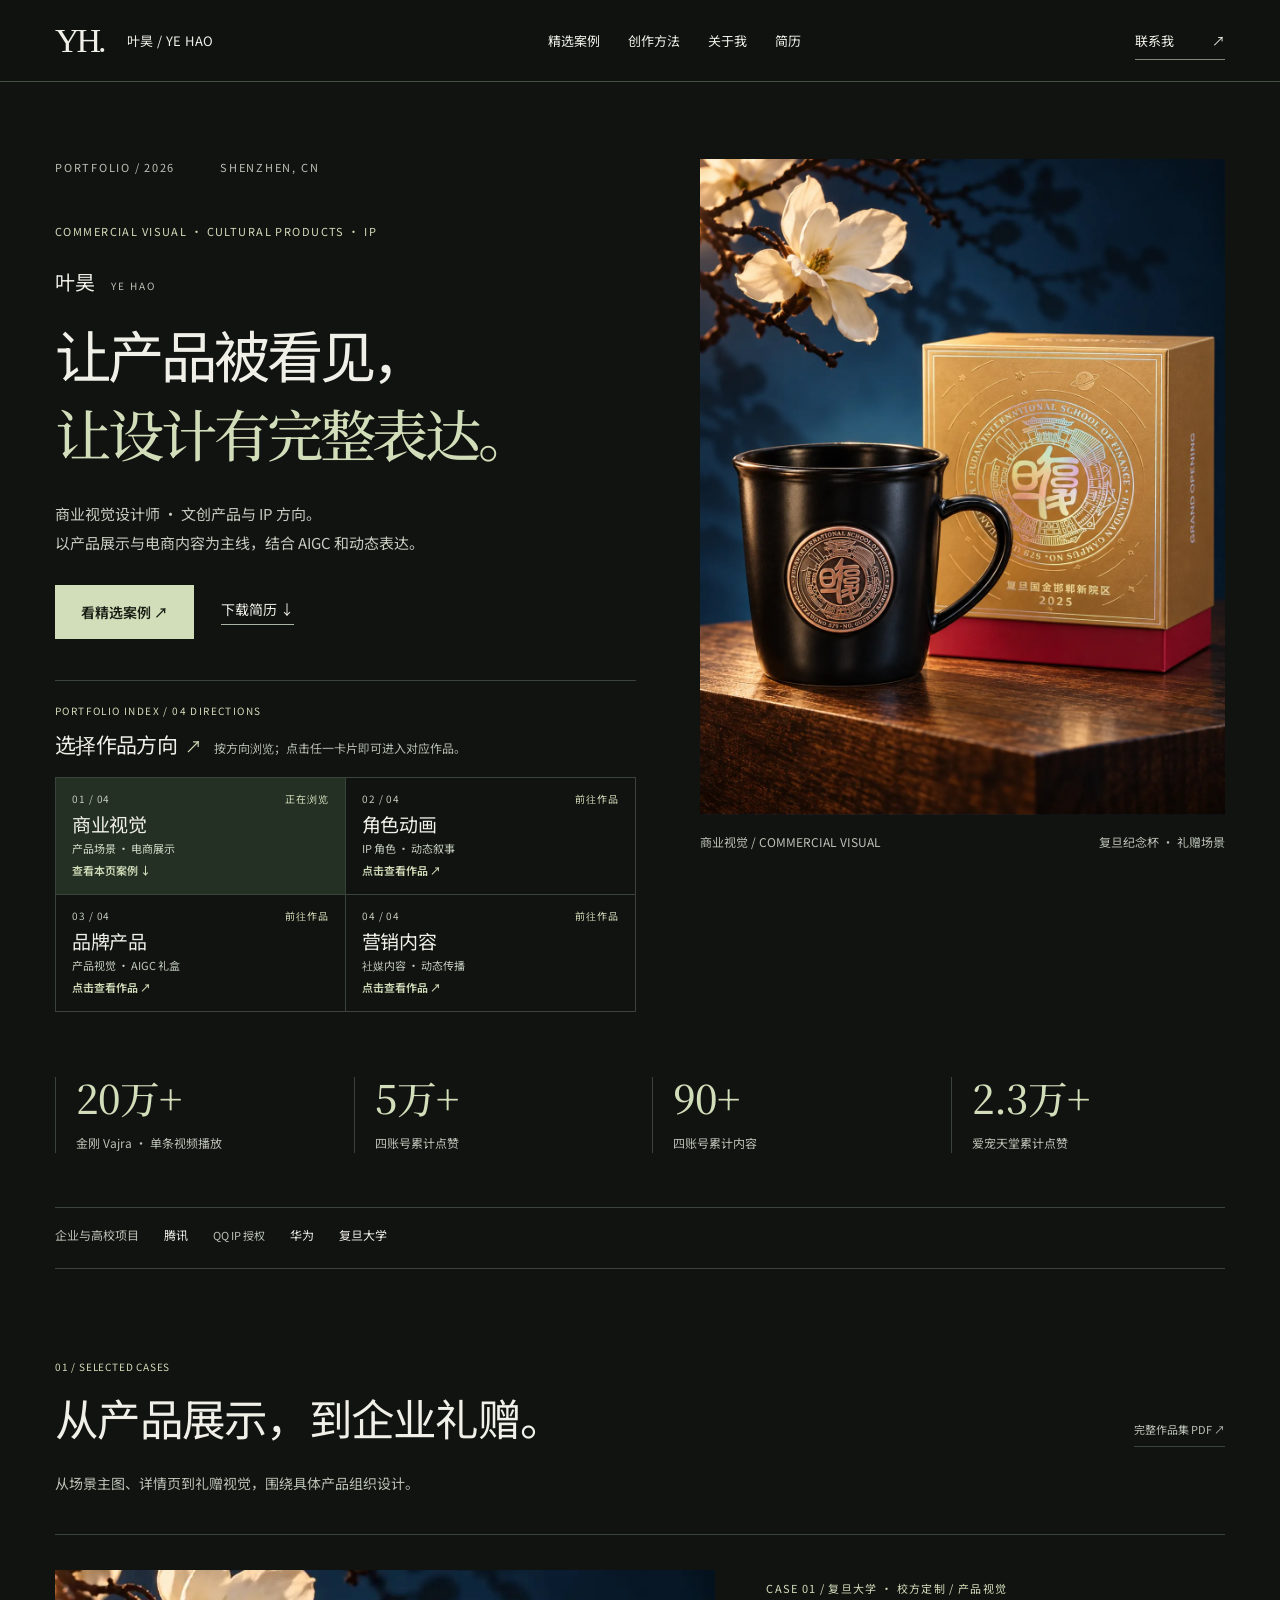
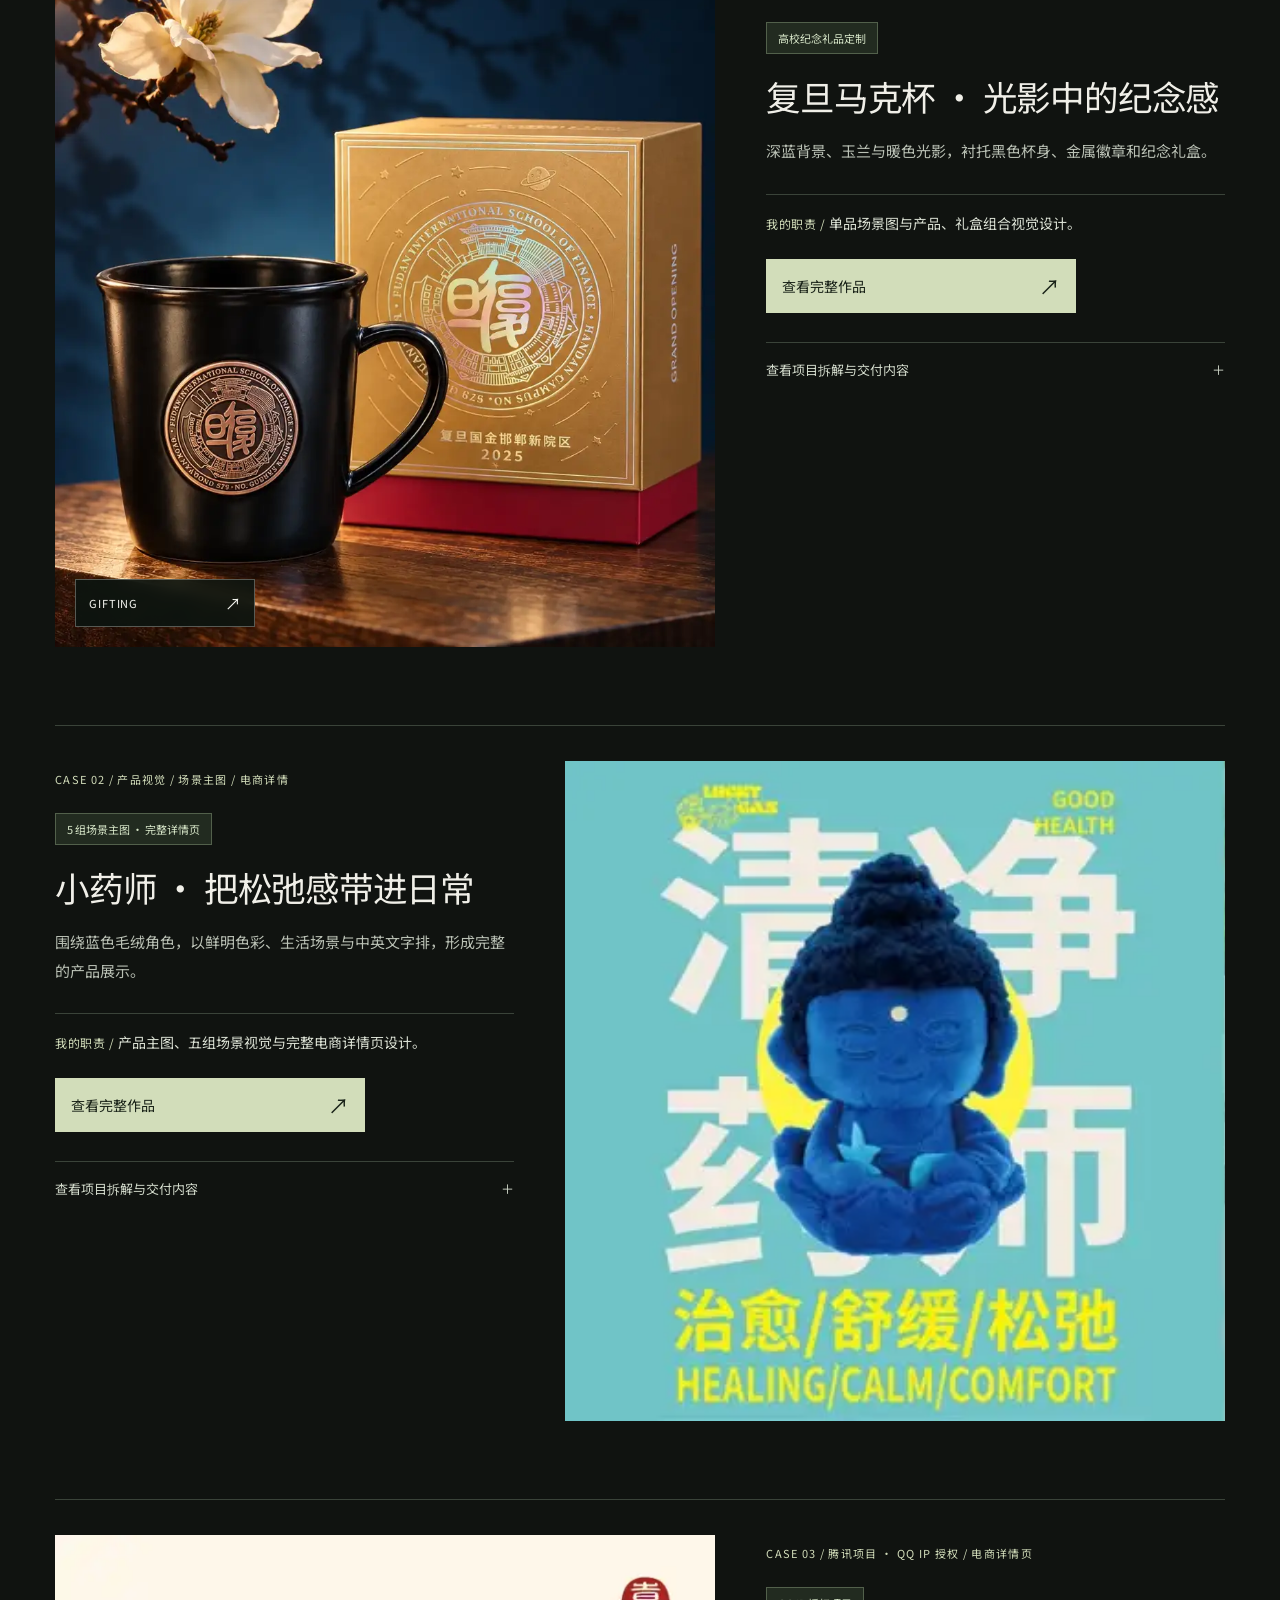
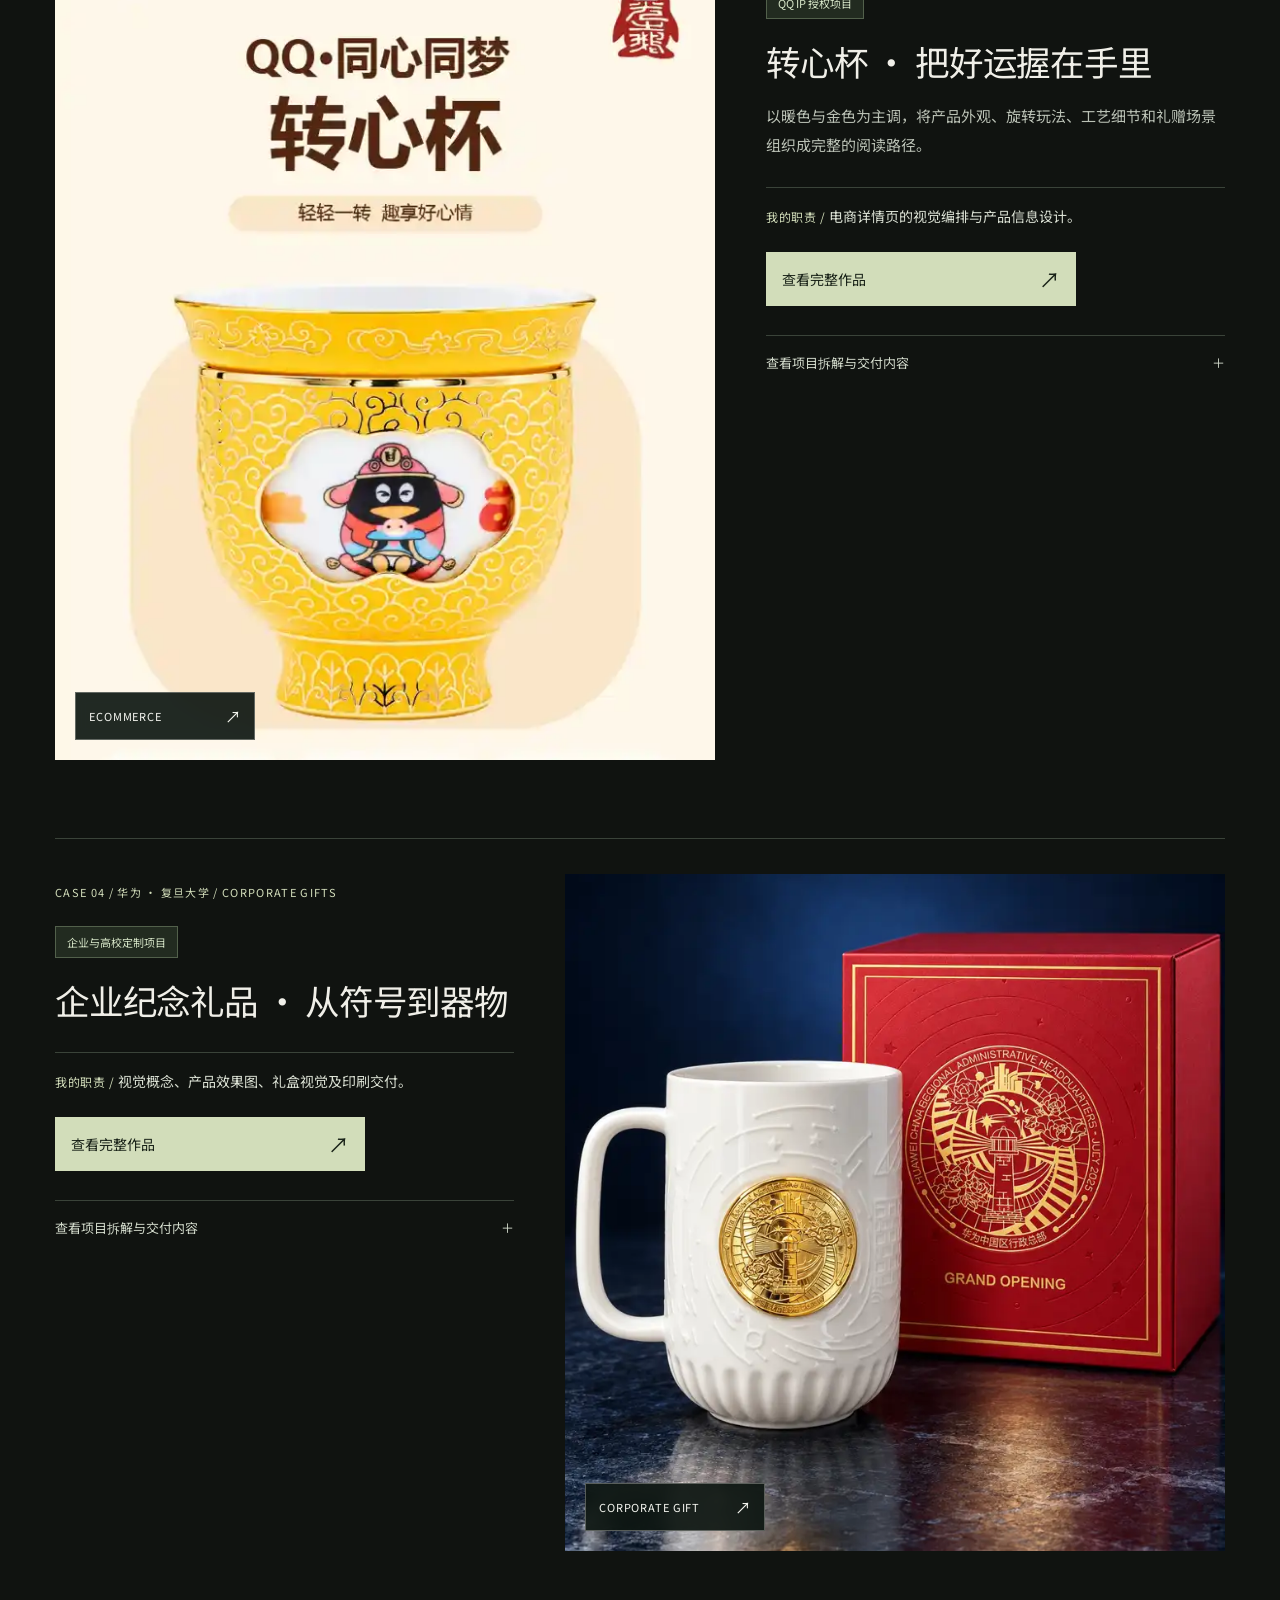
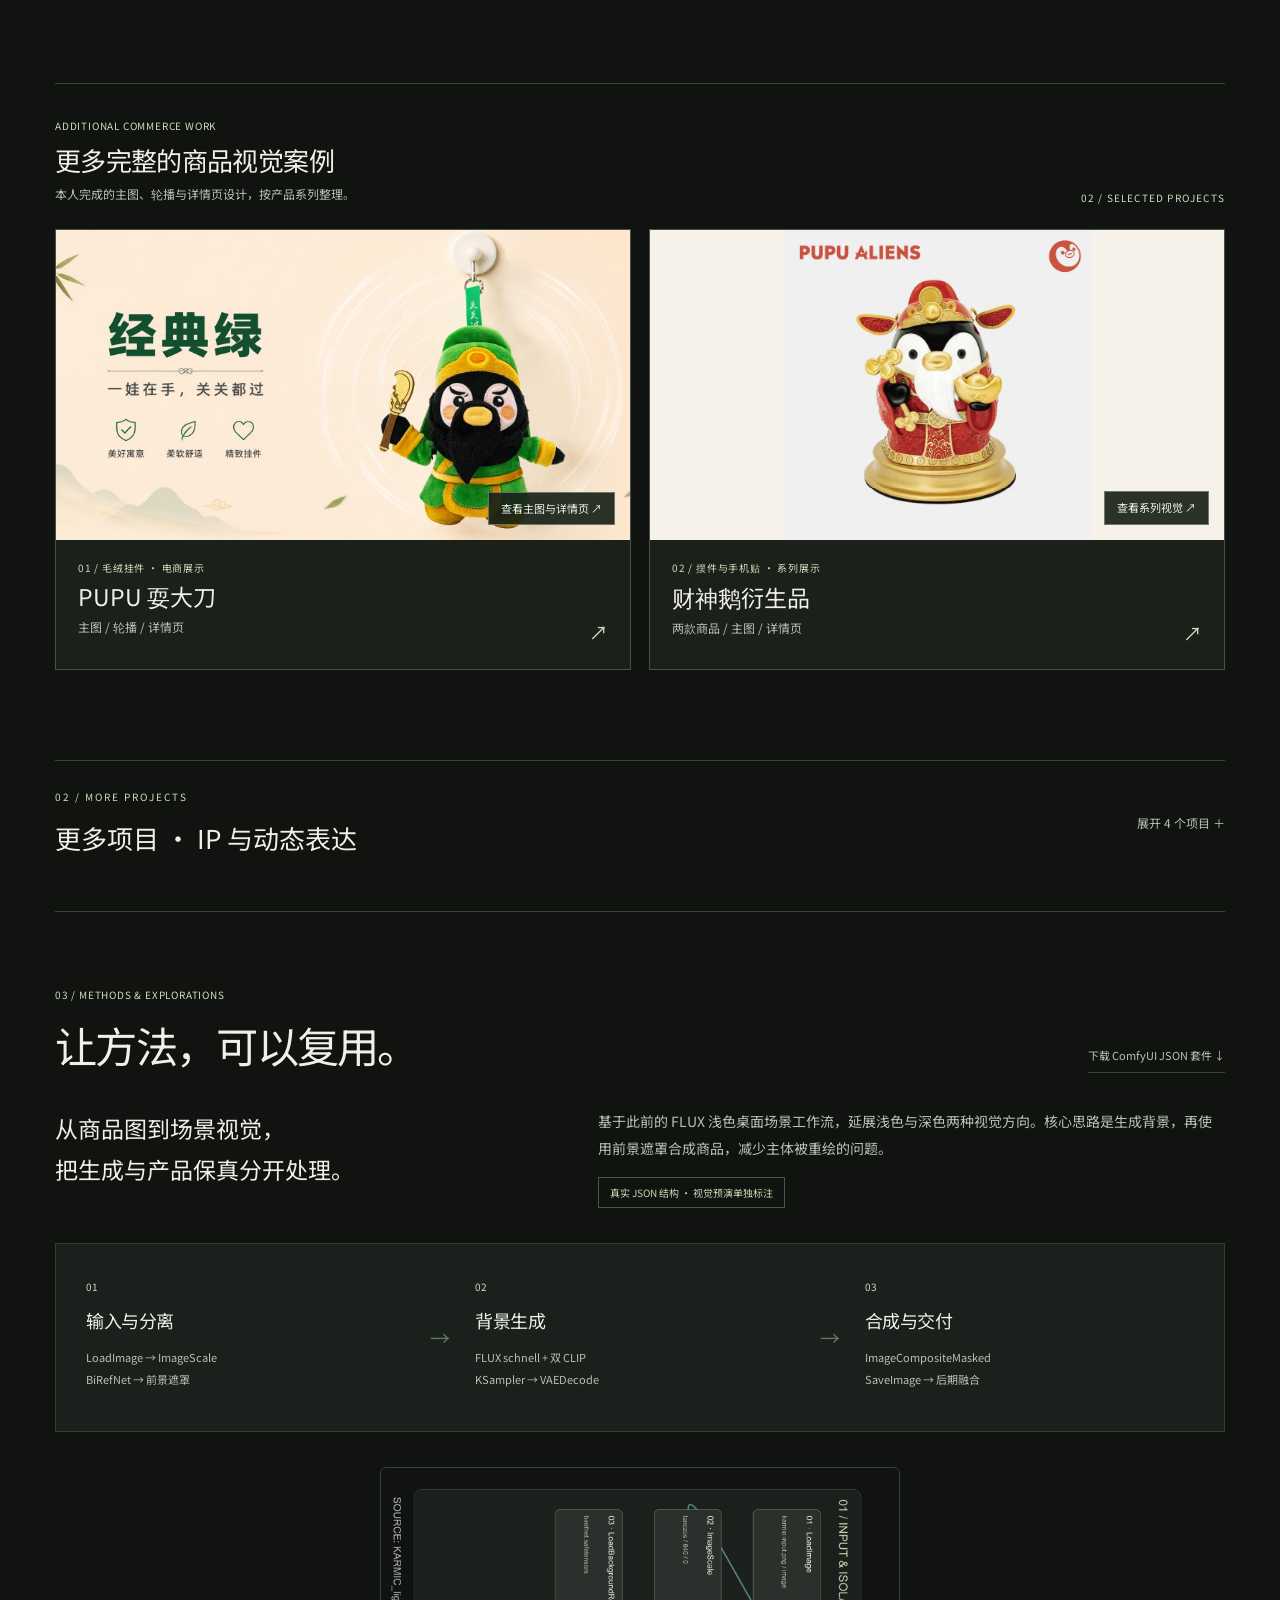
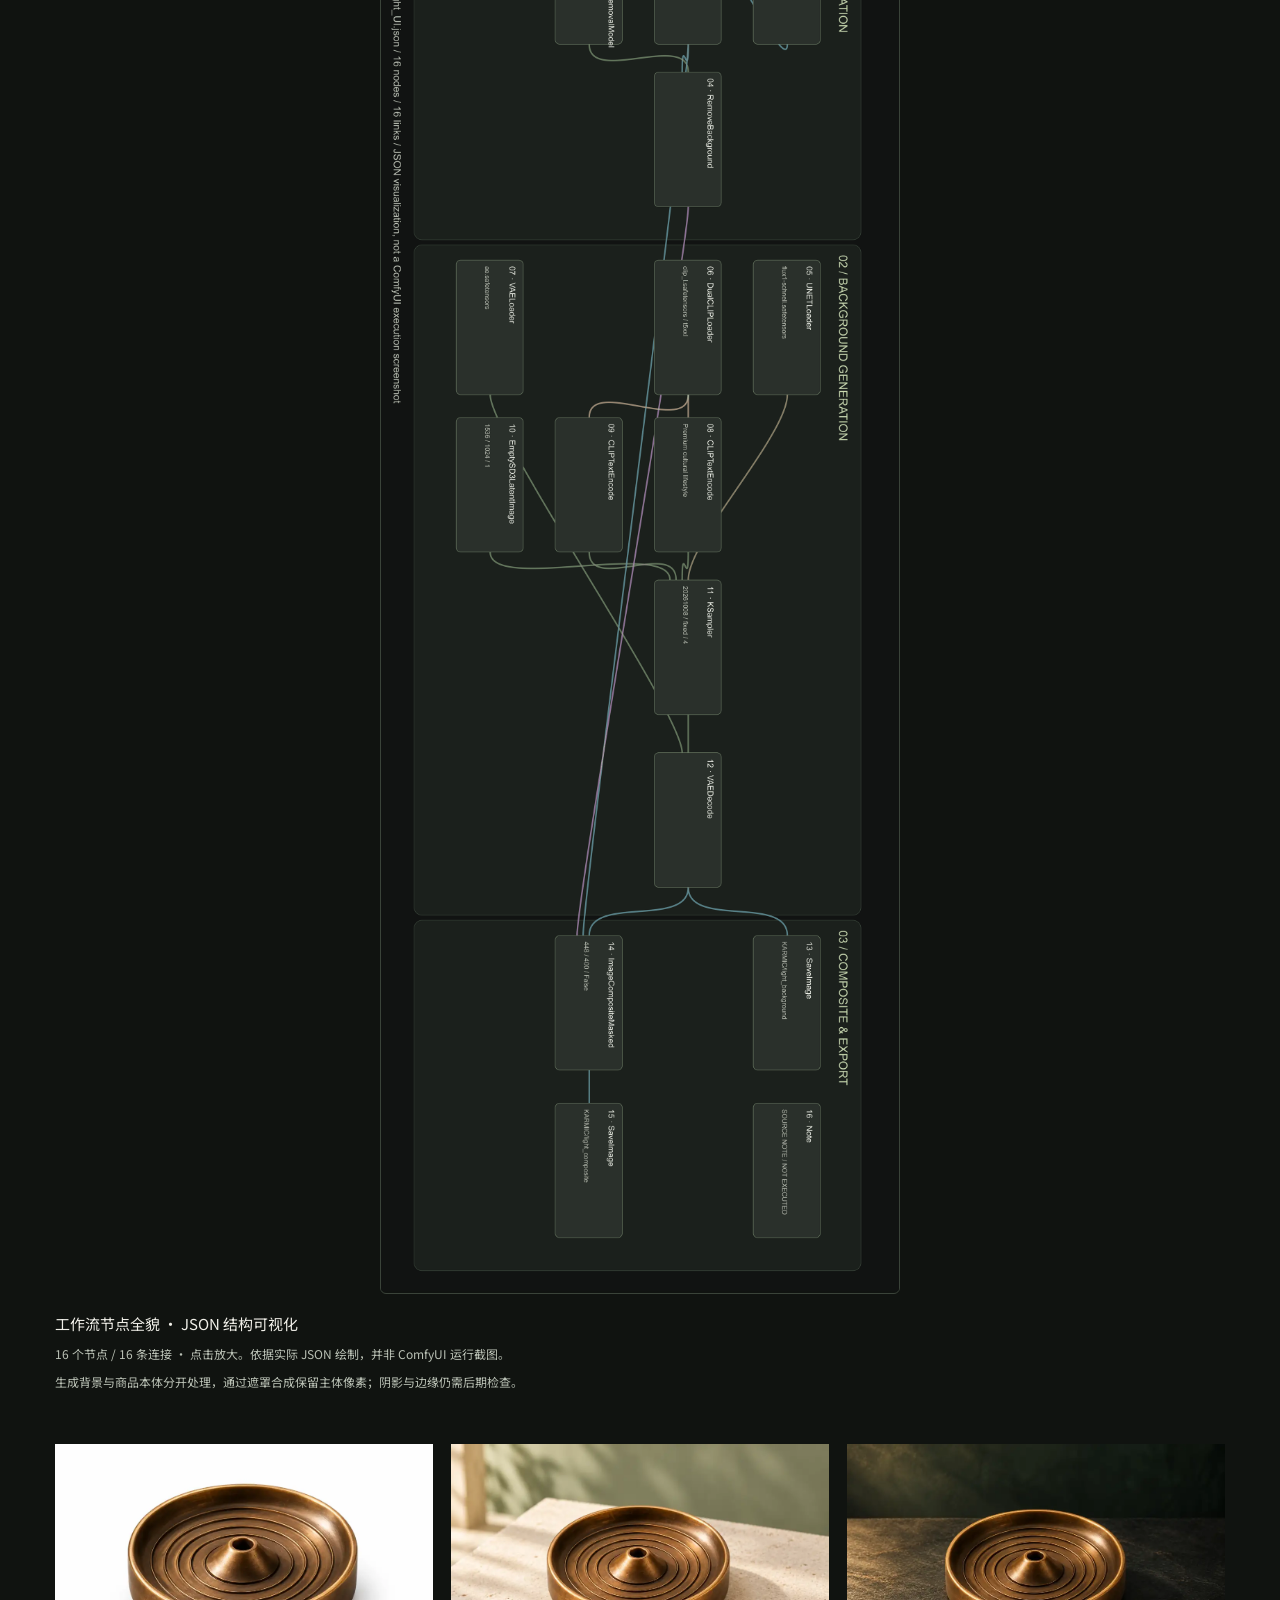
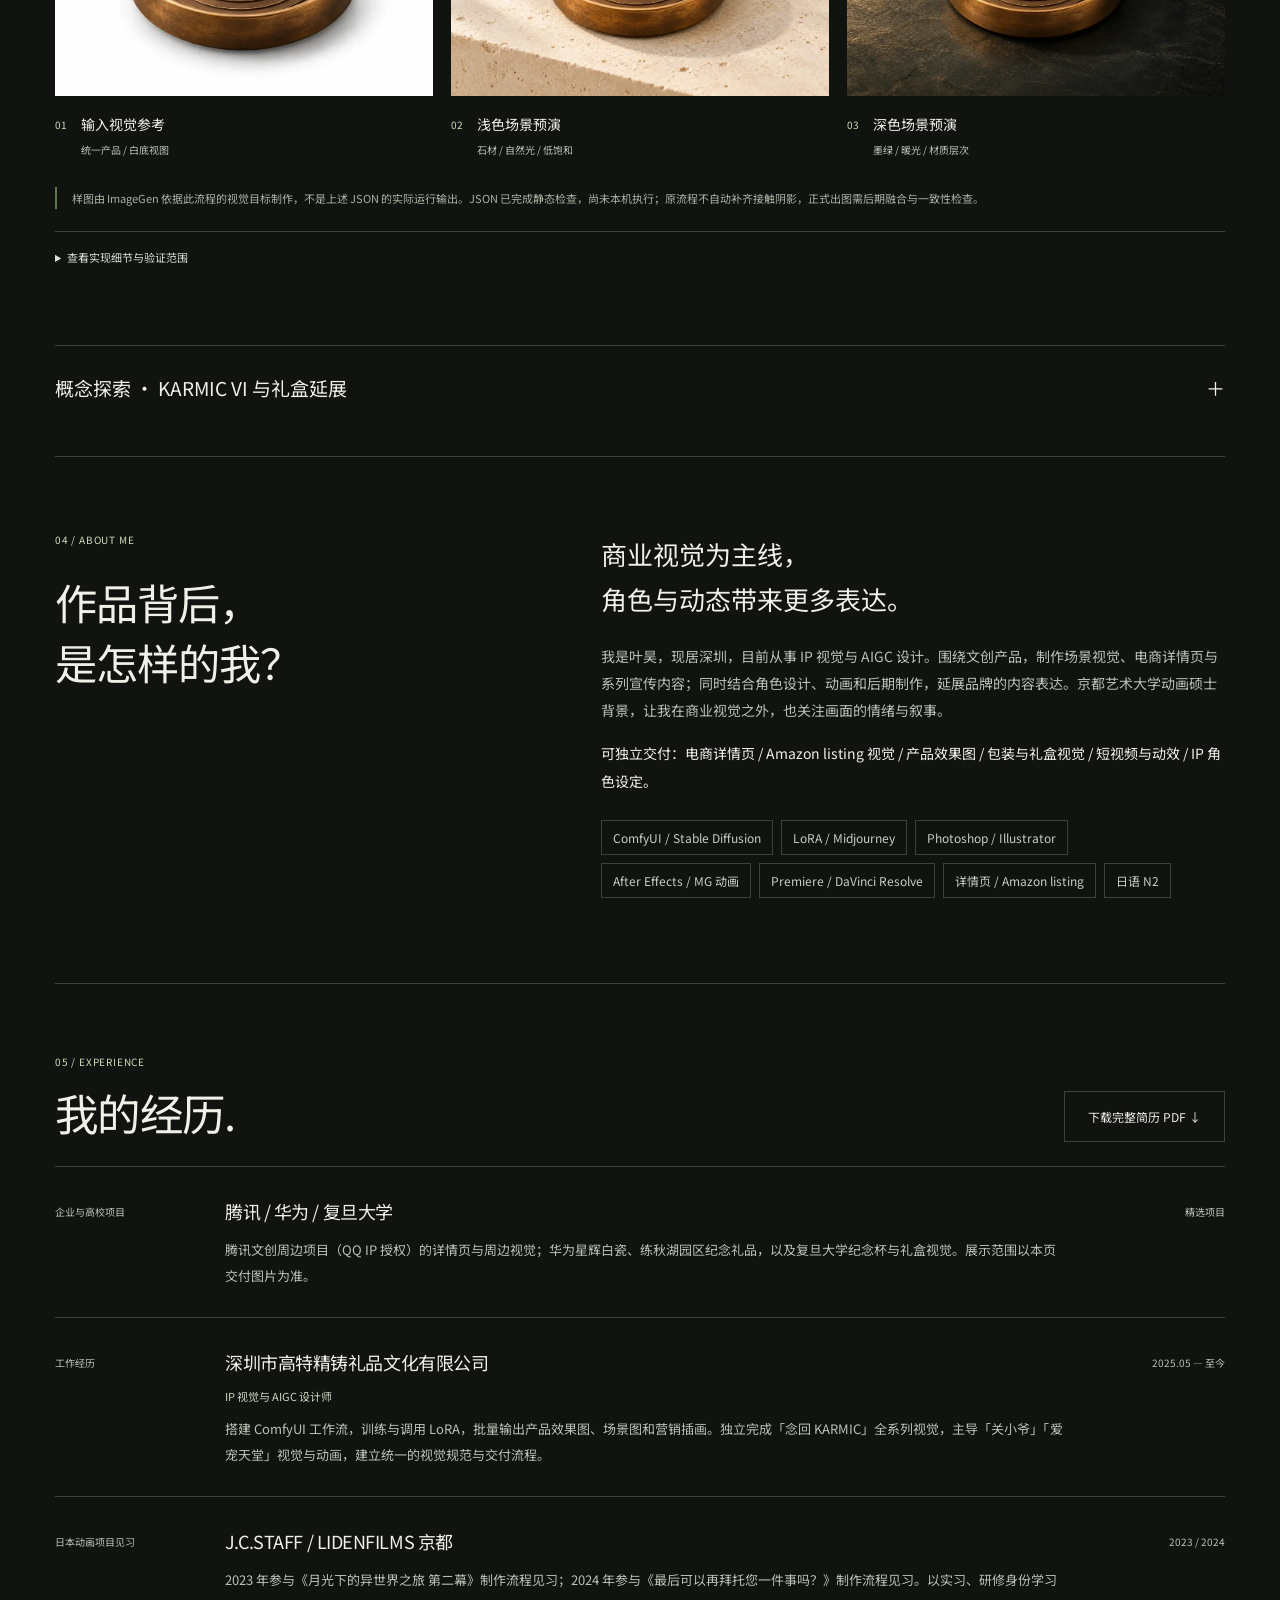
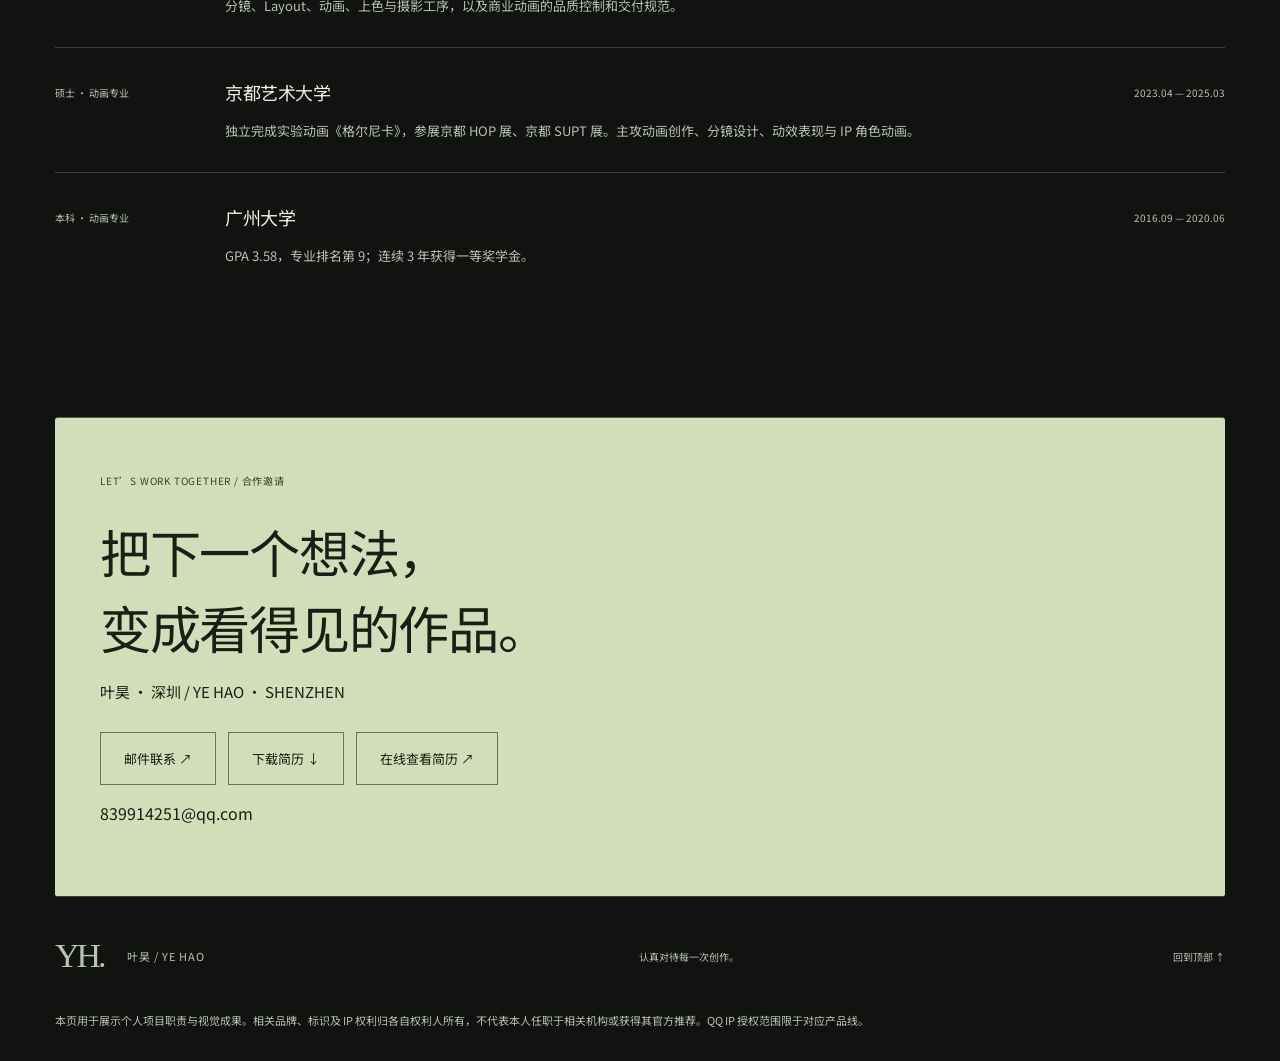
==== commit 80a8907f: "Add files via upload" ====
--- a/index.html
+++ b/index.html
@@ -1,26 +1,68 @@
-<!doctype html>
-
+<!DOCTYPE html>
 <html lang="zh-CN">
 
-<head><meta charset="UTF-8"><meta name="viewport" content="width=device-width,initial-scale=1"><meta name="description" content="叶昊｜商业视觉设计师，文创产品与 IP 方向，擅长 AIGC 与动态内容。"><title>叶昊 · 商业视觉作品集</title><link rel="stylesheet" href="style.css?v=authored-work-20261103"><meta property="og:title" content="叶昊 · 商业视觉作品集"><meta property="og:description" content="文创产品与 IP 方向 · AIGC 工作流 · 深圳"><meta property="og:image" content="https://shuxia98.github.io/resume3/assets/og-cover.jpg"><meta property="og:url" content="https://shuxia98.github.io/resume3/?view=commercial"><meta property="og:type" content="website"><meta name="twitter:card" content="summary_large_image"><meta name="twitter:title" content="叶昊 · 商业视觉作品集"><meta name="twitter:image" content="https://shuxia98.github.io/resume3/assets/og-cover.jpg"><link rel="icon" href="assets/favicon.png"></head>
+
+
+
+
+<head><meta charset="UTF-8"><meta name="viewport" content="width=device-width,initial-scale=1"><meta name="description" content="叶昊｜商业视觉设计师，文创产品与 IP 方向，擅长 AIGC 与动态内容。"><title>叶昊 · 商业视觉作品集</title><link rel="stylesheet" href="style.css?v=editorial-20261103"><meta property="og:title" content="叶昊 · 商业视觉作品集"><meta property="og:description" content="文创产品与 IP 方向 · AIGC 工作流 · 深圳"><meta property="og:image" content="https://shuxia98.github.io/resume3/assets/og-cover.jpg"><meta property="og:url" content="https://shuxia98.github.io/resume3/?view=commercial"><meta property="og:type" content="website"><meta name="twitter:card" content="summary_large_image"><meta name="twitter:title" content="叶昊 · 商业视觉作品集"><meta name="twitter:image" content="https://shuxia98.github.io/resume3/assets/og-cover.jpg"><link rel="icon" href="assets/favicon.png"></head>
+
+
+
+
 
 <body data-direction="commercial">
 
 
 
+
+
+
+
+
+
+
+
 <header><a href="#home" class="logo" aria-label="回到首页"><span class="mark">YH.</span>叶昊 / YE HAO</a><a class="mobile-resume" href="docs/ye-hao-resume.pdf" download="叶昊_简历.pdf">简历 ↓</a><nav aria-label="主导航"><a href="#work">精选案例</a><a href="#workflow">创作方法</a><a href="#about">关于我</a><a href="#resume">简历</a></nav><a class="nav-contact" href="#contact">联系我 <span>↗</span></a></header>
+
+
+
+
 
 <main>
 
-<section id="home" class="hero"><div class="hero-main"><div class="edition">PORTFOLIO / 2026 <span>SHENZHEN, CN</span></div><p class="eyebrow">COMMERCIAL VISUAL · CULTURAL PRODUCTS · IP</p><p class="hello">叶昊 <span>YE HAO</span></p><h1>让产品被看见，<br><span class="serif">让设计有完整表达。</span></h1><p class="intro">商业视觉设计师 · 文创产品与 IP 方向。<br>以产品展示与电商内容为主线，结合 AIGC 和动态表达。</p><section class="portfolio-switcher" aria-labelledby="portfolio-switcher-title"><div class="switcher-heading"><span class="switcher-eyebrow">PORTFOLIO INDEX / 04 DIRECTIONS</span><h2 id="portfolio-switcher-title">点击卡片，选择作品方向 <span aria-hidden="true">↘</span></h2><p>四个方向都整理了精选案例，选择你想先看的内容。</p></div><nav class="direction-grid" aria-label="选择作品集方向"><a class="direction-card" href="#work" aria-current="page"><span class="direction-card-top"><span>01 / 04</span><em>当前方向</em></span><strong>商业视觉</strong><small>产品场景 · 电商展示</small><span class="direction-action">查看本页案例 ↓</span></a><a class="direction-card" href="animation.html"><span class="direction-card-top"><span>02 / 04</span><em>点击进入</em></span><strong>角色动画</strong><small>IP 角色 · 动态叙事</small><span class="direction-action">点击查看作品 ↗</span></a><a class="direction-card" href="brand.html"><span class="direction-card-top"><span>03 / 04</span><em>点击进入</em></span><strong>品牌产品</strong><small>产品视觉 · AIGC 礼盒</small><span class="direction-action">点击查看作品 ↗</span></a><a class="direction-card" href="marketing.html"><span class="direction-card-top"><span>04 / 04</span><em>点击进入</em></span><strong>营销内容</strong><small>社媒内容 · 动态传播</small><span class="direction-action">点击查看作品 ↗</span></a></nav></section><div class="actions"><a class="button dark" href="#work">查看本页精选案例 ↓</a><a class="text-link" href="docs/ye-hao-resume.pdf" download="叶昊_简历.pdf">下载简历 ↓</a></div></div><aside class="hero-art" aria-label="复旦纪念杯 · 礼赠场景"><div class="hero-cover"><img src="assets/hero-commercial.webp" alt="复旦纪念杯 · 礼赠场景" fetchpriority="high" decoding="async" width="1200" height="1500"></div><div class="hero-caption"><span>商业视觉 / COMMERCIAL VISUAL</span><span>复旦纪念杯 · 礼赠场景</span></div></aside></section><section class="numbers" aria-label="内容成果"><div><strong class="serif">20万+</strong><p>金刚 Vajra · 单条视频播放</p></div><div><strong class="serif">5万+</strong><p>四账号累计点赞</p></div><div><strong class="serif">90+</strong><p>四账号累计内容</p></div><div><strong class="serif">2.3万+</strong><p>爱宠天堂累计点赞</p></div></section><div class="client-strip"><span>企业与高校项目</span><b>腾讯</b><i>QQ IP 授权</i><b>华为</b><b>复旦大学</b></div><section id="work" class="work"><div class="section-head"><div><p class="eyebrow">01 / SELECTED CASES</p><h2>从产品展示，到企业礼赠。</h2></div><a href="docs/ye-hao-portfolio-2026.pdf" target="_blank" rel="noopener" class="text-link">完整作品集 PDF ↗</a></div><p class="curation-note">从场景主图、详情页到礼赠视觉，围绕具体产品组织设计。</p><div class="featured-cases"><article class="case-study"><button class="case-image" data-project="0" aria-label="查看小药师 · 把松弛感带进日常完整图片" aria-haspopup="dialog"><div class="cover-stage healing"><div class="cover-top"><span>HEALING / CALM / COMFORT</span><span>小药师</span></div><div class="ad-triptych"><div class="ad-tile"><img src="assets/healing-scenes.webp" style="--panel:0" alt="小药师完整场景主图 1" loading="lazy" decoding="async"></div><div class="ad-tile"><img src="assets/healing-scenes.webp" style="--panel:1" alt="小药师完整场景主图 2" loading="lazy" decoding="async"></div><div class="ad-tile"><img src="assets/healing-scenes.webp" style="--panel:4" alt="小药师完整场景主图 5" loading="lazy" decoding="async"></div></div><div class="cover-bottom"><span>PRODUCT VISUAL SYSTEM</span><span>01—05 / SCENES</span></div></div><span class="case-open">查看完整作品 ↗</span></button><div class="case-copy"><p class="eyebrow">CASE 01 / 产品视觉 / 场景主图 / 电商详情</p><span class="result-badge">5 组场景主图 · 完整详情页</span><h3>小药师 · 把松弛感带进日常</h3><p class="case-intro">围绕蓝色毛绒角色，以鲜明色彩、生活场景与中英文字排，形成完整的产品展示。</p><dl><div><dt>项目目标</dt><dd>把毛绒角色的治愈感，转化为清晰、鲜明的日常产品展示。</dd></div><div><dt>我的职责</dt><dd>本页展示产品主图、场景视觉与详情页的设计表达。</dd></div><div><dt>关键设计</dt><dd>以蓝黄对比建立识别，将桌面、背包与户外场景串联为统一视觉。</dd></div><div><dt>交付内容</dt><dd>五组场景主图、完整电商详情页。</dd></div></dl><div class="pdp-system"><div class="pdp-palette"><p class="pdp-label">COLOR SYSTEM / 配色分析</p><div class="swatch"><span style="background:#124F8E"></span><b>#124F8E</b><i>角色蓝</i></div><div class="swatch"><span style="background:#EEEB3F"></span><b>#EEEB3F</b><i>强调黄</i></div><div class="swatch"><span style="background:#70C4C7"></span><b>#70C4C7</b><i>场景底色</i></div></div><div class="pdp-structure"><p class="pdp-label">PAGE STRUCTURE / 信息层级</p><ol><li><b>01 产品特点</b><span>以治愈、舒缓、松弛作为主信息，建立角色印象。</span></li><li><b>02 产品细节</b><span>材质、刺绣、莲花与挂扣细节，回应产品质感。</span></li><li><b>03 场景与信息</b><span>桌面、背包与户外场景，展示产品进入日常的方式。</span></li></ol></div></div><details class="palette-experiment"><summary>配色对照练习 · 同一结构，不同调性</summary><p>原方案用蓝、黄与青色传达鲜明活力；以下马卡龙色卡探索更柔和的生活用品语气，沿用「特点 → 细节 → 信息」结构。此处仅为配色练习，并非已交付方案。</p><div class="palette-row"><span style="background:#C3C5F3">#C3C5F3</span><span style="background:#FFB3C2">#FFB3C2</span><span style="background:#AAE1F9">#AAE1F9</span></div></details></div></article><article class="case-study"><button class="case-image" data-project="1" aria-label="查看转心杯 · 把好运握在手里完整图片" aria-haspopup="dialog"><div class="cover-stage fortune"><div class="cover-top"><span>PRODUCT STORY / DETAIL PAGE</span><span>转心杯</span></div><div class="detail-mockups"><div class="detail-poster"><img src="assets/fortune-cup.webp" alt="转心杯详情页首屏与产品介绍" loading="lazy" decoding="async"></div><div class="detail-poster second"><img src="assets/fortune-cup.webp" alt="转心杯详情页延展节选" loading="lazy" decoding="async"></div></div><div class="cover-bottom"><span>从卖点到完整购买信息</span><span>ECOMMERCE</span></div></div><span class="case-open">查看完整作品 ↗</span></button><div class="case-copy"><p class="eyebrow">CASE 02 / 腾讯项目 · QQ IP 授权 / 电商详情页</p><span class="result-badge">QQ IP 授权项目</span><h3>转心杯 · 把好运握在手里</h3><p class="case-intro">以暖色与金色为主调，将产品外观、旋转玩法、工艺细节和礼赠场景组织成完整的阅读路径。</p><dl><div><dt>客户 / 授权</dt><dd>腾讯文创周边项目，QQ IP 授权范围限于该产品线。</dd></div><div><dt>项目目标</dt><dd>围绕旋转玩法与礼赠场景，组织完整的产品阅读路径。</dd></div><div><dt>我的职责</dt><dd>本页展示电商详情页的视觉编排与信息呈现。</dd></div><div><dt>关键设计</dt><dd>用暖色、金色与统一版式，连接玩法、工艺、使用方式及规格信息。</dd></div><div><dt>交付内容</dt><dd>覆盖产品介绍、细节、场景、规格与养护信息的长详情页。</dd></div></dl><div class="pdp-system"><div class="pdp-palette"><p class="pdp-label">COLOR SYSTEM / 配色分析</p><div class="swatch"><span style="background:#824936"></span><b>#824936</b><i>标题与内容</i></div><div class="swatch"><span style="background:#F1C75D"></span><b>#F1C75D</b><i>产品暖金</i></div><div class="swatch"><span style="background:#FFF7EA"></span><b>#FFF7EA</b><i>页面底色</i></div></div><div class="pdp-structure"><p class="pdp-label">PAGE STRUCTURE / 信息层级</p><ol><li><b>01 产品特点</b><span>首屏产品、旋转玩法与五种图案，先建立产品识别。</span></li><li><b>02 产品细节</b><span>釉面、杯口、杯底与礼盒细节，解释工艺与礼赠价值。</span></li><li><b>03 产品信息</b><span>规格尺寸、场景展示与使用养护，补齐购买前的信息。</span></li></ol></div></div></div></article><article class="case-study"><button class="case-image" data-project="2" aria-label="查看复旦马克杯 · 光影中的纪念感完整图片" aria-haspopup="dialog"><div class="cover-stage fudan"><div class="cover-top"><span>GIFTING / PRODUCT VISUAL</span><span>复旦马克杯</span></div><div class="paired-images"><img src="assets/fudan-cup.webp" alt="完整单品画面" loading="lazy" decoding="async"><img src="assets/fudan-set.webp" alt="完整礼盒画面" loading="lazy" decoding="async"></div><div class="cover-bottom"><span>单品 / 礼盒 / 场景</span><span>VISUAL PAIR</span></div></div><span class="case-open">查看完整作品 ↗</span></button><div class="case-copy"><p class="eyebrow">CASE 03 / 复旦大学 · 校方定制 / 产品视觉</p><span class="result-badge">高校纪念礼品定制</span><h3>复旦马克杯 · 光影中的纪念感</h3><p class="case-intro">深蓝背景、玉兰与暖色光影，衬托黑色杯身、金属徽章和纪念礼盒。</p><dl><div><dt>客户 / 项目</dt><dd>复旦大学纪念礼品定制；本页展示产品与礼盒场景视觉。</dd></div><div><dt>项目目标</dt><dd>呈现纪念杯与礼盒的质感，建立一致的礼赠视觉氛围。</dd></div><div><dt>我的职责</dt><dd>本页展示单品与礼盒组合的场景视觉。</dd></div><div><dt>关键设计</dt><dd>深蓝背景与暖光形成对比，以玉兰和材质细节强化纪念感。</dd></div><div><dt>交付内容</dt><dd>单品场景图、产品与礼盒组合场景图。</dd></div></dl></div></article><article class="case-study gift-case"><button class="case-image" data-project="8" aria-haspopup="dialog" aria-label="查看企业纪念礼品合集"><div class="cover-stage gift-cover"><div class="cover-top"><span>CORPORATE / GIFT COLLECTION</span><span>企业纪念礼品</span></div><div class="triple-images"><img src="assets/huawei-gift.webp" alt="华为 · 星辉白瓷纪念杯与礼盒" loading="lazy" decoding="async"><img src="assets/fudan-wide.webp" alt="复旦 · 黑陶宽腹纪念杯" loading="lazy" decoding="async"><img src="assets/orchid-tea.webp" alt="白瓷金兰 · 朱红相托" loading="lazy" decoding="async"></div></div><span class="case-open">查看 5 张完整作品 ↗</span></button><div class="case-copy"><p class="eyebrow">CASE 04 / 华为 · 复旦大学 / CORPORATE GIFTS</p><span class="result-badge">企业与高校定制项目</span><h3>企业纪念礼品 · 从符号到器物</h3><dl><div><dt>项目目标</dt><dd>为企业与高校纪念场景，建立成套的产品与礼盒视觉。</dd></div><div><dt>我的职责</dt><dd>视觉概念、产品效果图、礼盒视觉及印刷交付。</dd></div><div><dt>关键设计</dt><dd>将机构符号、园区意象与器物材质结合，保持单品与礼盒的一致表达。</dd></div><div><dt>交付内容</dt><dd>本页呈现单品效果、礼盒组合及场景展示图。</dd></div></dl></div></article></div><div class="authored-projects"><div class="authored-projects-head"><div><p class="eyebrow">ADDITIONAL COMMERCE WORK</p><h3>更多完整的商品视觉案例</h3><p>本人完成的主图、轮播与详情页设计，按产品系列整理。</p></div><span>02 / SELECTED PROJECTS</span></div><div class="authored-project-grid"><button class="authored-project" data-project="9" aria-haspopup="dialog" aria-label="查看 PUPU 耍大刀毛绒挂件完整视觉"><span class="authored-project-visual knife"><img src="assets/pupu-knife-cover.webp" width="1600" height="900" alt="PUPU 耍大刀毛绒挂件商品视觉" loading="lazy" decoding="async"><span class="authored-project-flag">查看主图与详情页 ↗</span></span><span class="authored-project-info"><small>01 / 毛绒挂件 · 电商展示</small><strong>PUPU 耍大刀</strong><span>主图 / 轮播 / 详情页 <b aria-hidden="true">↗</b></span></span></button><button class="authored-project" data-project="10" aria-haspopup="dialog" aria-label="查看财神鹅摆件与手机贴完整视觉"><span class="authored-project-visual goose"><img src="assets/pupu-goose-cover.webp" width="1200" height="1200" alt="财神鹅黄铜摆件商品视觉" loading="lazy" decoding="async"><img src="assets/pupu-sticker-cover.webp" width="1200" height="1200" alt="财神鹅手机贴商品视觉" loading="lazy" decoding="async"><span class="authored-project-flag">查看系列视觉 ↗</span></span><span class="authored-project-info"><small>02 / 摆件与手机贴 · 系列展示</small><strong>财神鹅衍生品</strong><span>两款商品 / 主图 / 详情页 <b aria-hidden="true">↗</b></span></span></button></div></div></section><section id="more-work" class="more-work"><details><summary><span><small>02 / MORE PROJECTS</small><strong>更多项目 · IP 与动态表达</strong></span><span class="more-hint">展开 4 个项目 ＋</span></summary><p class="muted">以角色内容与动画背景，补充商业视觉的表达维度。</p><div class="projects"><button class="project normalized-project " data-project="5" data-category="ip" aria-haspopup="dialog"><div class="cover-stage guan"><div class="cover-top"><span>CULTURE / CHARACTER / EXPRESSION</span><span>关小爷</span></div><div class="ip-trio"><img src="assets/IM100.webp" alt="关小爷完整角色视觉" loading="lazy" decoding="async"><img src="assets/IM101.webp" alt="关小爷完整角色视觉" loading="lazy" decoding="async"><img src="assets/IM103.webp" alt="关小爷完整角色视觉" loading="lazy" decoding="async"></div><div class="cover-bottom"><span>文化 IP 的多场景延展</span><span>CHARACTER SYSTEM</span></div></div><div class="project-meta"><div><span class="tag">文旅 IP / 角色视觉 / 表情设计</span><h3>关小爷 · 传统文化的角色表达</h3><p class="project-summary">成都武侯祠衍生 IP 的角色视觉，以「福」「运」为主题延展传播内容。</p></div><span class="arrow">↗</span></div></button><button class="project normalized-project " data-project="6" data-category="ip" aria-haspopup="dialog"><div class="cover-stage pet"><div class="cover-top"><span>PET IP / STORYTELLING</span><span>爱宠天堂</span></div><img class="pet-art" src="assets/IM106.webp" alt="爱宠天堂角色与情境完整画面" loading="lazy" decoding="async"><div class="cover-bottom"><span>情感 / 角色 / 内容</span><span>PET STORIES</span></div></div><div class="project-meta"><div><span class="tag">宠物 IP / 插画 / 角色视觉</span><h3>爱宠天堂 · 可爱的情感连接</h3><p class="project-summary">围绕宠物情感与「宠灵」角色，探索可爱、趣味与叙事性的视觉表达。</p></div><span class="arrow">↗</span></div></button><button class="project normalized-project " data-project="3" data-category="brand" aria-haspopup="dialog"><div class="cover-stage series"><div class="cover-top"><span>KARMIC / PRODUCT COLLECTION</span><span>系列产品视觉</span></div><div class="collection-grid"><img src="assets/IM61.webp" alt="KARMIC 系列产品场景" loading="lazy" decoding="async"><img src="assets/IM62.webp" alt="KARMIC 系列产品场景" loading="lazy" decoding="async"><img src="assets/IM66.webp" alt="KARMIC 系列产品场景" loading="lazy" decoding="async"><img src="assets/IM69.webp" alt="KARMIC 系列产品场景" loading="lazy" decoding="async"></div><div class="cover-bottom"><span>系列化表达 / 商业应用</span><span>COLLECTION</span></div></div><div class="project-meta"><div><span class="tag">系列视觉 / 产品场景 / 电商应用</span><h3>念回 KARMIC · 系列产品视觉</h3><p class="project-summary">独立完成念回 KARMIC 全系列产品视觉，覆盖宣传图、场景效果图与电商展示。</p></div><span class="arrow">↗</span></div></button><button class="project normalized-project " data-project="7" data-category="ip" aria-haspopup="dialog"><div class="cover-stage film"><div class="cover-top"><span>ANIMATION / ART DIRECTION</span><span>椿萱</span></div><div class="film-grid"><img src="assets/IM114.webp" alt="椿萱场景画面" loading="lazy" decoding="async"><img src="assets/IM113.webp" alt="椿萱角色设定" loading="lazy" decoding="async"></div><div class="cover-bottom"><span>角色设定与场景叙事</span><span>VISUAL DEVELOPMENT</span></div></div><div class="project-meta"><div><span class="tag">二维动画 / 角色设定 / 场景设计</span><h3>《椿萱》 · 角色与场景的叙事</h3><p class="project-summary">获第十届国际大学生微电影盛典动画组一等奖。这里呈现角色设定与场景视觉。</p></div><span class="arrow">↗</span></div></button></div></details></section><section id="workflow" class="workflow-section"><div class="section-head"><div><p class="eyebrow">03 / METHODS & EXPLORATIONS</p><h2>让方法，可以复用。</h2></div><a class="text-link" href="files/comfyui-kit.zip" download>下载 ComfyUI JSON 套件 ↓</a></div><div class="workflow-intro"><p>从商品图到场景视觉，<br>把生成与产品保真分开处理。</p><div><p class="muted">基于此前的 FLUX 浅色桌面场景工作流，延展浅色与深色两种视觉方向。核心思路是生成背景，再使用前景遮罩合成商品，减少主体被重绘的问题。</p><span class="status-chip">真实 JSON 结构 · 视觉预演单独标注</span></div></div><div class="flow-map" aria-label="根据真实 JSON 梳理的结构示意"><div><span>01</span><h3>输入与分离</h3><p>LoadImage → ImageScale<br>BiRefNet → 前景遮罩</p></div><b>→</b><div><span>02</span><h3>背景生成</h3><p>FLUX schnell + 双 CLIP<br>KSampler → VAEDecode</p></div><b>→</b><div><span>03</span><h3>合成与交付</h3><p>ImageCompositeMasked<br>SaveImage → 后期融合</p></div></div><figure class="workflow-shot"><a href="assets/comfyui-workflow-vertical.png" target="_blank" rel="noopener"><img src="assets/comfyui-workflow-vertical.png" width="1492" height="4096" alt="按真实 JSON 绘制的 16 个节点与连接关系" loading="lazy" decoding="async"></a><figcaption><strong>工作流节点全貌 · JSON 结构可视化</strong><p>16 个节点 / 16 条连接 · 点击放大。依据实际 JSON 绘制，并非 ComfyUI 运行截图。</p><p>生成背景与商品本体分开处理，通过遮罩合成保留主体像素；阴影与边缘仍需后期检查。</p></figcaption></figure><div class="sample-grid"><figure><a href="assets/workflow-input.webp" target="_blank" rel="noopener"><img src="assets/workflow-input.webp" alt="输入视觉参考" loading="lazy" decoding="async"></a><figcaption><span>01</span><div><strong>输入视觉参考</strong><small>统一产品 / 白底视图</small></div></figcaption></figure><figure><a href="assets/workflow-light.webp" target="_blank" rel="noopener"><img src="assets/workflow-light.webp" alt="浅色场景预演" loading="lazy" decoding="async"></a><figcaption><span>02</span><div><strong>浅色场景预演</strong><small>石材 / 自然光 / 低饱和</small></div></figcaption></figure><figure><a href="assets/workflow-dark.webp" target="_blank" rel="noopener"><img src="assets/workflow-dark.webp" alt="深色场景预演" loading="lazy" decoding="async"></a><figcaption><span>03</span><div><strong>深色场景预演</strong><small>墨绿 / 暖光 / 材质层次</small></div></figcaption></figure></div><p class="workflow-note">样图由 ImageGen 依据此流程的视觉目标制作，不是上述 JSON 的实际运行输出。JSON 已完成静态检查，尚未本机执行；原流程不自动补齐接触阴影，正式出图需后期融合与一致性检查。</p><details class="workflow-spec"><summary>查看实现细节与验证范围</summary><p>1536 × 1024 背景；商品图等比缩放至 640 px 宽，合成坐标 x=448、y=400；固定种子 20261008，4 步，CFG 1，Euler / Simple。包内包含原始 UI JSON、两份 KARMIC 场景适配 JSON 和输入参考图。需安装对应模型与 BiRefNet 节点。已检查节点引用、画布范围与配置文件可读性。</p></details></section><div class="concept-study"><details><summary>概念探索 · KARMIC VI 与礼盒延展 <span>＋</span></summary><p class="muted">基于既有 KARMIC 品牌视觉，本人进行 AIGC 礼盒与应用概念尝试。基础 VI 手册由其他设计师完成；这里展示的概念并非正式打样或量产项目。</p><div class="concept-card"><button class="project normalized-project " data-project="4" data-category="brand" aria-haspopup="dialog"><div class="cover-stage packaging"><img class="whole-cover" src="assets/karmic-family.webp" alt="KARMIC VI 与礼盒概念家族" loading="lazy" decoding="async"><span class="concept-label">AI 辅助概念设计</span></div><div class="project-meta"><div><span class="tag">AIGC 尝试 / 既有 VI 应用 / 礼盒概念</span><h3>KARMIC · VI 与礼盒概念延展</h3><p class="project-summary">以既有 KARMIC 品牌视觉为基础，探索纸品与礼盒的 AIGC 概念延展。</p></div><span class="arrow">↗</span></div></button></div></details></div><section id="about" class="about"><div><p class="eyebrow">04 / ABOUT ME</p><h2>作品背后，<br>是怎样的我？</h2></div><div class="about-body"><p class="about-lead">商业视觉为主线，<br>角色与动态带来更多表达。</p><p class="muted">我是叶昊，现居深圳，目前从事 IP 视觉与 AIGC 设计。围绕文创产品，制作场景视觉、电商详情页与系列宣传内容；同时结合角色设计、动画和后期制作，延展品牌的内容表达。京都艺术大学动画硕士背景，让我在商业视觉之外，也关注画面的情绪与叙事。</p><p class="deliverables">可独立交付：电商详情页 / Amazon listing 视觉 / 产品效果图 / 包装与礼盒视觉 / 短视频与动效 / IP 角色设定。</p><div class="skills"><span>ComfyUI / Stable Diffusion</span><span>LoRA / Midjourney</span><span>Photoshop / Illustrator</span><span>After Effects / MG 动画</span><span>Premiere / DaVinci Resolve</span><span>详情页 / Amazon listing</span><span>日语 N2</span></div></div></section>
+
+
+
+
+<section id="home" class="hero"><div class="hero-main"><div class="edition">PORTFOLIO / 2026 <span>SHENZHEN, CN</span></div><p class="eyebrow">COMMERCIAL VISUAL · CULTURAL PRODUCTS · IP</p><p class="hello">叶昊 <span>YE HAO</span></p><h1>让产品被看见，<br><span class="serif">让设计有完整表达。</span></h1><p class="intro">商业视觉设计师 · 文创产品与 IP 方向。<br>以产品展示与电商内容为主线，结合 AIGC 和动态表达。</p><div class="actions"><a class="button dark" href="#work">看精选案例 ↗</a><a class="text-link" href="docs/ye-hao-resume.pdf" download="叶昊_简历.pdf">下载简历 ↓</a></div><section class="portfolio-switcher" aria-labelledby="portfolio-switcher-title"><div class="switcher-heading"><span class="switcher-eyebrow">PORTFOLIO INDEX / 04 DIRECTIONS</span><h2 id="portfolio-switcher-title">选择作品方向<span aria-hidden="true">↗</span></h2><p>按方向浏览；点击任一卡片即可进入对应作品。</p></div><nav class="direction-grid" aria-label="选择作品集方向"><a class="direction-card" href="#work" aria-current="page"><span class="direction-card-top"><span>01 / 04</span><em>正在浏览</em></span><strong>商业视觉</strong><small>产品场景 · 电商展示</small><span class="direction-action">查看本页案例 ↓</span></a><a class="direction-card" href="animation.html"><span class="direction-card-top"><span>02 / 04</span><em>前往作品</em></span><strong>角色动画</strong><small>IP 角色 · 动态叙事</small><span class="direction-action">点击查看作品 ↗</span></a><a class="direction-card" href="brand.html"><span class="direction-card-top"><span>03 / 04</span><em>前往作品</em></span><strong>品牌产品</strong><small>产品视觉 · AIGC 礼盒</small><span class="direction-action">点击查看作品 ↗</span></a><a class="direction-card" href="marketing.html"><span class="direction-card-top"><span>04 / 04</span><em>前往作品</em></span><strong>营销内容</strong><small>社媒内容 · 动态传播</small><span class="direction-action">点击查看作品 ↗</span></a></nav></section></div><aside class="hero-art" aria-label="复旦纪念杯 · 礼赠场景"><div class="hero-cover"><img src="assets/hero-commercial.webp" alt="复旦纪念杯 · 礼赠场景" fetchpriority="high" decoding="async" width="1200" height="1500"></div><div class="hero-caption"><span>商业视觉 / COMMERCIAL VISUAL</span><span>复旦纪念杯 · 礼赠场景</span></div></aside></section><section class="numbers" aria-label="内容成果"><div><strong class="serif">20万+</strong><p>金刚 Vajra · 单条视频播放</p></div><div><strong class="serif">5万+</strong><p>四账号累计点赞</p></div><div><strong class="serif">90+</strong><p>四账号累计内容</p></div><div><strong class="serif">2.3万+</strong><p>爱宠天堂累计点赞</p></div></section><div class="client-strip"><span>企业与高校项目</span><b>腾讯</b><i>QQ IP 授权</i><b>华为</b><b>复旦大学</b></div><section id="work" class="work"><div class="section-head"><div><p class="eyebrow">01 / SELECTED CASES</p><h2>从产品展示，到企业礼赠。</h2></div><a href="docs/ye-hao-portfolio-2026.pdf" target="_blank" rel="noopener" class="text-link">完整作品集 PDF ↗</a></div><p class="curation-note">从场景主图、详情页到礼赠视觉，围绕具体产品组织设计。</p><div class="featured-cases"><article class="case-study"><button class="case-image" data-project="2" aria-label="查看复旦马克杯 · 光影中的纪念感完整图片" aria-haspopup="dialog"><span class="editorial-cover editorial-cover--fudan"><img src="assets/fudan-set.webp" alt="复旦纪念杯与礼盒场景" loading="lazy" decoding="async"><span class="editorial-cover-kicker">GIFTING <b aria-hidden="true">↗</b></span></span></button><div class="case-copy"><p class="eyebrow">CASE 01 / 复旦大学 · 校方定制 / 产品视觉</p><span class="result-badge">高校纪念礼品定制</span><h3>复旦马克杯 · 光影中的纪念感</h3><p class="case-intro">深蓝背景、玉兰与暖色光影，衬托黑色杯身、金属徽章和纪念礼盒。</p><p class="case-role"><span>我的职责 / </span>单品场景图与产品、礼盒组合视觉设计。</p><button class="case-detail-link" data-project="2" aria-haspopup="dialog">查看完整作品 <span aria-hidden="true">↗</span></button><details class="case-breakdown"><summary>查看项目拆解与交付内容 <span aria-hidden="true">＋</span></summary><dl><div><dt>客户 / 项目</dt><dd>复旦大学纪念礼品定制；本页展示产品与礼盒场景视觉。</dd></div><div><dt>项目目标</dt><dd>呈现纪念杯与礼盒的质感，建立一致的礼赠视觉氛围。</dd></div><div><dt>我的职责</dt><dd>本页展示单品与礼盒组合的场景视觉。</dd></div><div><dt>关键设计</dt><dd>深蓝背景与暖光形成对比，以玉兰和材质细节强化纪念感。</dd></div><div><dt>交付内容</dt><dd>单品场景图、产品与礼盒组合场景图。</dd></div></dl></details></div></article><article class="case-study"><button class="case-image" data-project="0" aria-label="查看小药师 · 把松弛感带进日常完整图片" aria-haspopup="dialog"><span class="editorial-cover editorial-cover--healing"><img src="assets/healing-scenes.webp" alt="小药师 · 五组生活场景视觉" loading="lazy" decoding="async"><span class="editorial-cover-kicker">PRODUCT VISUAL <b aria-hidden="true">↗</b></span></span></button><div class="case-copy"><p class="eyebrow">CASE 02 / 产品视觉 / 场景主图 / 电商详情</p><span class="result-badge">5 组场景主图 · 完整详情页</span><h3>小药师 · 把松弛感带进日常</h3><p class="case-intro">围绕蓝色毛绒角色，以鲜明色彩、生活场景与中英文字排，形成完整的产品展示。</p><p class="case-role"><span>我的职责 / </span>产品主图、五组场景视觉与完整电商详情页设计。</p><button class="case-detail-link" data-project="0" aria-haspopup="dialog">查看完整作品 <span aria-hidden="true">↗</span></button><details class="case-breakdown"><summary>查看项目拆解与交付内容 <span aria-hidden="true">＋</span></summary><dl><div><dt>项目目标</dt><dd>把毛绒角色的治愈感，转化为清晰、鲜明的日常产品展示。</dd></div><div><dt>我的职责</dt><dd>本页展示产品主图、场景视觉与详情页的设计表达。</dd></div><div><dt>关键设计</dt><dd>以蓝黄对比建立识别，将桌面、背包与户外场景串联为统一视觉。</dd></div><div><dt>交付内容</dt><dd>五组场景主图、完整电商详情页。</dd></div></dl><div class="pdp-system"><div class="pdp-palette"><p class="pdp-label">COLOR SYSTEM / 配色分析</p><div class="swatch"><span style="background:#124F8E"></span><b>#124F8E</b><i>角色蓝</i></div><div class="swatch"><span style="background:#EEEB3F"></span><b>#EEEB3F</b><i>强调黄</i></div><div class="swatch"><span style="background:#70C4C7"></span><b>#70C4C7</b><i>场景底色</i></div></div><div class="pdp-structure"><p class="pdp-label">PAGE STRUCTURE / 信息层级</p><ol><li><b>01 产品特点</b><span>以治愈、舒缓、松弛作为主信息，建立角色印象。</span></li><li><b>02 产品细节</b><span>材质、刺绣、莲花与挂扣细节，回应产品质感。</span></li><li><b>03 场景与信息</b><span>桌面、背包与户外场景，展示产品进入日常的方式。</span></li></ol></div></div><details class="palette-experiment"><summary>配色对照练习 · 同一结构，不同调性</summary><p>原方案用蓝、黄与青色传达鲜明活力；以下马卡龙色卡探索更柔和的生活用品语气，沿用「特点 → 细节 → 信息」结构。此处仅为配色练习，并非已交付方案。</p><div class="palette-row"><span style="background:#C3C5F3">#C3C5F3</span><span style="background:#FFB3C2">#FFB3C2</span><span style="background:#AAE1F9">#AAE1F9</span></div></details></details></div></article><article class="case-study"><button class="case-image" data-project="1" aria-label="查看转心杯 · 把好运握在手里完整图片" aria-haspopup="dialog"><span class="editorial-cover editorial-cover--fortune"><img src="assets/fortune-cup.webp" alt="转心杯 · 电商详情页首屏" loading="lazy" decoding="async"><span class="editorial-cover-kicker">ECOMMERCE <b aria-hidden="true">↗</b></span></span></button><div class="case-copy"><p class="eyebrow">CASE 03 / 腾讯项目 · QQ IP 授权 / 电商详情页</p><span class="result-badge">QQ IP 授权项目</span><h3>转心杯 · 把好运握在手里</h3><p class="case-intro">以暖色与金色为主调，将产品外观、旋转玩法、工艺细节和礼赠场景组织成完整的阅读路径。</p><p class="case-role"><span>我的职责 / </span>电商详情页的视觉编排与产品信息设计。</p><button class="case-detail-link" data-project="1" aria-haspopup="dialog">查看完整作品 <span aria-hidden="true">↗</span></button><details class="case-breakdown"><summary>查看项目拆解与交付内容 <span aria-hidden="true">＋</span></summary><dl><div><dt>客户 / 授权</dt><dd>腾讯文创周边项目，QQ IP 授权范围限于该产品线。</dd></div><div><dt>项目目标</dt><dd>围绕旋转玩法与礼赠场景，组织完整的产品阅读路径。</dd></div><div><dt>我的职责</dt><dd>本页展示电商详情页的视觉编排与信息呈现。</dd></div><div><dt>关键设计</dt><dd>用暖色、金色与统一版式，连接玩法、工艺、使用方式及规格信息。</dd></div><div><dt>交付内容</dt><dd>覆盖产品介绍、细节、场景、规格与养护信息的长详情页。</dd></div></dl><div class="pdp-system"><div class="pdp-palette"><p class="pdp-label">COLOR SYSTEM / 配色分析</p><div class="swatch"><span style="background:#824936"></span><b>#824936</b><i>标题与内容</i></div><div class="swatch"><span style="background:#F1C75D"></span><b>#F1C75D</b><i>产品暖金</i></div><div class="swatch"><span style="background:#FFF7EA"></span><b>#FFF7EA</b><i>页面底色</i></div></div><div class="pdp-structure"><p class="pdp-label">PAGE STRUCTURE / 信息层级</p><ol><li><b>01 产品特点</b><span>首屏产品、旋转玩法与五种图案，先建立产品识别。</span></li><li><b>02 产品细节</b><span>釉面、杯口、杯底与礼盒细节，解释工艺与礼赠价值。</span></li><li><b>03 产品信息</b><span>规格尺寸、场景展示与使用养护，补齐购买前的信息。</span></li></ol></div></div></details></div></article><article class="case-study gift-case"><button class="case-image" data-project="8" aria-haspopup="dialog" aria-label="查看企业纪念礼品合集"><span class="editorial-cover editorial-cover--gift"><img src="assets/huawei-gift.webp" alt="华为纪念礼品与礼盒视觉" loading="lazy" decoding="async"><span class="editorial-cover-kicker">CORPORATE GIFT <b aria-hidden="true">↗</b></span></span></button><div class="case-copy"><p class="eyebrow">CASE 04 / 华为 · 复旦大学 / CORPORATE GIFTS</p><span class="result-badge">企业与高校定制项目</span><h3>企业纪念礼品 · 从符号到器物</h3><p class="case-role"><span>我的职责 / </span>视觉概念、产品效果图、礼盒视觉及印刷交付。</p><button class="case-detail-link" data-project="8" aria-haspopup="dialog">查看完整作品 <span aria-hidden="true">↗</span></button><details class="case-breakdown"><summary>查看项目拆解与交付内容 <span aria-hidden="true">＋</span></summary><dl><div><dt>项目目标</dt><dd>为企业与高校纪念场景，建立成套的产品与礼盒视觉。</dd></div><div><dt>我的职责</dt><dd>视觉概念、产品效果图、礼盒视觉及印刷交付。</dd></div><div><dt>关键设计</dt><dd>将机构符号、园区意象与器物材质结合，保持单品与礼盒的一致表达。</dd></div><div><dt>交付内容</dt><dd>本页呈现单品效果、礼盒组合及场景展示图。</dd></div></dl></details></div></article></div><div class="authored-projects"><div class="authored-projects-head"><div><p class="eyebrow">ADDITIONAL COMMERCE WORK</p><h3>更多完整的商品视觉案例</h3><p>本人完成的主图、轮播与详情页设计，按产品系列整理。</p></div><span>02 / SELECTED PROJECTS</span></div><div class="authored-project-grid"><button class="authored-project" data-project="9" aria-haspopup="dialog" aria-label="查看 PUPU 耍大刀毛绒挂件完整视觉"><span class="authored-project-visual knife"><img src="assets/pupu-knife-cover.webp" width="1600" height="900" alt="PUPU 耍大刀毛绒挂件商品视觉" loading="lazy" decoding="async"><span class="authored-project-flag">查看主图与详情页 ↗</span></span><span class="authored-project-info"><small>01 / 毛绒挂件 · 电商展示</small><strong>PUPU 耍大刀</strong><span>主图 / 轮播 / 详情页 <b aria-hidden="true">↗</b></span></span></button><button class="authored-project" data-project="10" aria-haspopup="dialog" aria-label="查看财神鹅摆件与手机贴完整视觉"><span class="authored-project-visual goose"><img src="assets/pupu-goose-cover.webp" width="1200" height="1200" alt="财神鹅黄铜摆件商品视觉" loading="lazy" decoding="async"><span class="authored-project-flag">查看系列视觉 ↗</span></span><span class="authored-project-info"><small>02 / 摆件与手机贴 · 系列展示</small><strong>财神鹅衍生品</strong><span>两款商品 / 主图 / 详情页 <b aria-hidden="true">↗</b></span></span></button></div></div></section><section id="more-work" class="more-work"><details><summary><span><small>02 / MORE PROJECTS</small><strong>更多项目 · IP 与动态表达</strong></span><span class="more-hint">展开 4 个项目 ＋</span></summary><p class="muted">以角色内容与动画背景，补充商业视觉的表达维度。</p><div class="projects"><button class="project normalized-project " data-project="5" data-category="ip" aria-haspopup="dialog"><span class="editorial-cover editorial-cover--character"><img src="assets/IM100.webp" alt="关小爷角色视觉" loading="lazy" decoding="async"><span class="editorial-cover-kicker">CHARACTER <b aria-hidden="true">↗</b></span></span><div class="project-meta"><div><span class="tag">文旅 IP / 角色视觉 / 表情设计</span><h3>关小爷 · 传统文化的角色表达</h3><p class="project-summary">成都武侯祠衍生 IP 的角色视觉，以「福」「运」为主题延展传播内容。</p></div><span class="arrow">↗</span></div></button><button class="project normalized-project " data-project="6" data-category="ip" aria-haspopup="dialog"><span class="editorial-cover editorial-cover--pet"><img src="assets/IM106.webp" alt="爱宠天堂角色视觉" loading="lazy" decoding="async"><span class="editorial-cover-kicker">CHARACTER <b aria-hidden="true">↗</b></span></span><div class="project-meta"><div><span class="tag">宠物 IP / 插画 / 角色视觉</span><h3>爱宠天堂 · 可爱的情感连接</h3><p class="project-summary">围绕宠物情感与「宠灵」角色，探索可爱、趣味与叙事性的视觉表达。</p></div><span class="arrow">↗</span></div></button><button class="project normalized-project " data-project="3" data-category="brand" aria-haspopup="dialog"><span class="editorial-cover editorial-cover--series"><img src="assets/IM61.webp" alt="KARMIC 系列产品视觉" loading="lazy" decoding="async"><span class="editorial-cover-kicker">PRODUCT SERIES <b aria-hidden="true">↗</b></span></span><div class="project-meta"><div><span class="tag">系列视觉 / 产品场景 / 电商应用</span><h3>念回 KARMIC · 系列产品视觉</h3><p class="project-summary">独立完成念回 KARMIC 全系列产品视觉，覆盖宣传图、场景效果图与电商展示。</p></div><span class="arrow">↗</span></div></button><button class="project normalized-project " data-project="7" data-category="ip" aria-haspopup="dialog"><span class="editorial-cover editorial-cover--animation"><img src="assets/IM114.webp" alt="椿萱动画场景" loading="lazy" decoding="async"><span class="editorial-cover-kicker">ANIMATION <b aria-hidden="true">↗</b></span></span><div class="project-meta"><div><span class="tag">二维动画 / 角色设定 / 场景设计</span><h3>《椿萱》 · 角色与场景的叙事</h3><p class="project-summary">获第十届国际大学生微电影盛典动画组一等奖。这里呈现角色设定与场景视觉。</p></div><span class="arrow">↗</span></div></button></div></details></section><section id="workflow" class="workflow-section"><div class="section-head"><div><p class="eyebrow">03 / METHODS &amp; EXPLORATIONS</p><h2>让方法，可以复用。</h2></div><a class="text-link" href="files/comfyui-kit.zip" download>下载 ComfyUI JSON 套件 ↓</a></div><div class="workflow-intro"><p>从商品图到场景视觉，<br>把生成与产品保真分开处理。</p><div><p class="muted">基于此前的 FLUX 浅色桌面场景工作流，延展浅色与深色两种视觉方向。核心思路是生成背景，再使用前景遮罩合成商品，减少主体被重绘的问题。</p><span class="status-chip">真实 JSON 结构 · 视觉预演单独标注</span></div></div><div class="flow-map" aria-label="根据真实 JSON 梳理的结构示意"><div><span>01</span><h3>输入与分离</h3><p>LoadImage → ImageScale<br>BiRefNet → 前景遮罩</p></div><b>→</b><div><span>02</span><h3>背景生成</h3><p>FLUX schnell + 双 CLIP<br>KSampler → VAEDecode</p></div><b>→</b><div><span>03</span><h3>合成与交付</h3><p>ImageCompositeMasked<br>SaveImage → 后期融合</p></div></div><figure class="workflow-shot"><a href="assets/comfyui-workflow-vertical.png" target="_blank" rel="noopener"><img src="assets/comfyui-workflow-vertical.png" width="1492" height="4096" alt="按真实 JSON 绘制的 16 个节点与连接关系" loading="lazy" decoding="async"></a><figcaption><strong>工作流节点全貌 · JSON 结构可视化</strong><p>16 个节点 / 16 条连接 · 点击放大。依据实际 JSON 绘制，并非 ComfyUI 运行截图。</p><p>生成背景与商品本体分开处理，通过遮罩合成保留主体像素；阴影与边缘仍需后期检查。</p></figcaption></figure><div class="sample-grid"><figure><a href="assets/workflow-input.webp" target="_blank" rel="noopener"><img src="assets/workflow-input.webp" alt="输入视觉参考" loading="lazy" decoding="async"></a><figcaption><span>01</span><div><strong>输入视觉参考</strong><small>统一产品 / 白底视图</small></div></figcaption></figure><figure><a href="assets/workflow-light.webp" target="_blank" rel="noopener"><img src="assets/workflow-light.webp" alt="浅色场景预演" loading="lazy" decoding="async"></a><figcaption><span>02</span><div><strong>浅色场景预演</strong><small>石材 / 自然光 / 低饱和</small></div></figcaption></figure><figure><a href="assets/workflow-dark.webp" target="_blank" rel="noopener"><img src="assets/workflow-dark.webp" alt="深色场景预演" loading="lazy" decoding="async"></a><figcaption><span>03</span><div><strong>深色场景预演</strong><small>墨绿 / 暖光 / 材质层次</small></div></figcaption></figure></div><p class="workflow-note">样图由 ImageGen 依据此流程的视觉目标制作，不是上述 JSON 的实际运行输出。JSON 已完成静态检查，尚未本机执行；原流程不自动补齐接触阴影，正式出图需后期融合与一致性检查。</p><details class="workflow-spec"><summary>查看实现细节与验证范围</summary><p>1536 × 1024 背景；商品图等比缩放至 640 px 宽，合成坐标 x=448、y=400；固定种子 20261008，4 步，CFG 1，Euler / Simple。包内包含原始 UI JSON、两份 KARMIC 场景适配 JSON 和输入参考图。需安装对应模型与 BiRefNet 节点。已检查节点引用、画布范围与配置文件可读性。</p></details></section><div class="concept-study"><details><summary>概念探索 · KARMIC VI 与礼盒延展 <span>＋</span></summary><p class="muted">基于既有 KARMIC 品牌视觉，本人进行 AIGC 礼盒与应用概念尝试。基础 VI 手册由其他设计师完成；这里展示的概念并非正式打样或量产项目。</p><div class="concept-card"><button class="project normalized-project " data-project="4" data-category="brand" aria-haspopup="dialog"><span class="editorial-cover editorial-cover--concept"><img src="assets/karmic-family.webp" alt="KARMIC 礼盒与应用概念" loading="lazy" decoding="async"><span class="editorial-cover-kicker">AIGC CONCEPT <b aria-hidden="true">↗</b></span></span><div class="project-meta"><div><span class="tag">AIGC 尝试 / 既有 VI 应用 / 礼盒概念</span><h3>KARMIC · VI 与礼盒概念延展</h3><p class="project-summary">以既有 KARMIC 品牌视觉为基础，探索纸品与礼盒的 AIGC 概念延展。</p></div><span class="arrow">↗</span></div></button></div></details></div><section id="about" class="about"><div><p class="eyebrow">04 / ABOUT ME</p><h2>作品背后，<br>是怎样的我？</h2></div><div class="about-body"><p class="about-lead">商业视觉为主线，<br>角色与动态带来更多表达。</p><p class="muted">我是叶昊，现居深圳，目前从事 IP 视觉与 AIGC 设计。围绕文创产品，制作场景视觉、电商详情页与系列宣传内容；同时结合角色设计、动画和后期制作，延展品牌的内容表达。京都艺术大学动画硕士背景，让我在商业视觉之外，也关注画面的情绪与叙事。</p><p class="deliverables">可独立交付：电商详情页 / Amazon listing 视觉 / 产品效果图 / 包装与礼盒视觉 / 短视频与动效 / IP 角色设定。</p><div class="skills"><span>ComfyUI / Stable Diffusion</span><span>LoRA / Midjourney</span><span>Photoshop / Illustrator</span><span>After Effects / MG 动画</span><span>Premiere / DaVinci Resolve</span><span>详情页 / Amazon listing</span><span>日语 N2</span></div></div></section>
+
+
+
+
 
 <section id="resume" class="resume"><div class="section-head"><div><p class="eyebrow">05 / EXPERIENCE</p><h2>我的经历<span class="accent">.</span></h2></div><a href="docs/ye-hao-resume.pdf" download="叶昊_简历.pdf" class="button outline">下载完整简历 PDF ↓</a></div><div class="timeline"><article><div class="timeline-type">企业与高校项目</div><div><h3>腾讯 / 华为 / 复旦大学</h3><p>腾讯文创周边项目（QQ IP 授权）的详情页与周边视觉；华为星辉白瓷、练秋湖园区纪念礼品，以及复旦大学纪念杯与礼盒视觉。展示范围以本页交付图片为准。</p></div><span class="date">精选项目</span></article><article><div class="timeline-type">工作经历</div><div><h3>深圳市高特精铸礼品文化有限公司</h3><strong class="role">IP 视觉与 AIGC 设计师</strong><p>搭建 ComfyUI 工作流，训练与调用 LoRA，批量输出产品效果图、场景图和营销插画。独立完成「念回 KARMIC」全系列视觉，主导「关小爷」「爱宠天堂」视觉与动画，建立统一的视觉规范与交付流程。</p></div><span class="date">2025.05 — 至今</span></article><article><div class="timeline-type">日本动画项目见习</div><div><h3>J.C.STAFF / LIDENFILMS 京都</h3><p>2023 年参与《月光下的异世界之旅 第二幕》制作流程见习；2024 年参与《最后可以再拜托您一件事吗？》制作流程见习。以实习、研修身份学习分镜、Layout、动画、上色与摄影工序，以及商业动画的品质控制和交付规范。</p></div><span class="date">2023 / 2024</span></article><article><div class="timeline-type">硕士 · 动画专业</div><div><h3>京都艺术大学</h3><p>独立完成实验动画《格尔尼卡》，参展京都 HOP 展、京都 SUPT 展。主攻动画创作、分镜设计、动效表现与 IP 角色动画。</p></div><span class="date">2023.04 — 2025.03</span></article><article><div class="timeline-type">本科 · 动画专业</div><div><h3>广州大学</h3><p>GPA 3.58，专业排名第 9；连续 3 年获得一等奖学金。</p></div><span class="date">2016.09 — 2020.06</span></article></div></section>
 
+
+
+
+
 <section id="contact" class="contact contact-cta"><p class="eyebrow">LET’S WORK TOGETHER / 合作邀请</p><h2>把下一个想法，<br>变成看得见的作品。</h2><p>叶昊 · 深圳 / YE HAO · SHENZHEN</p><div class="contact-actions"><a class="button" href="mailto:839914251@qq.com">邮件联系 ↗</a><a class="button" href="docs/ye-hao-resume.pdf" download="叶昊_简历.pdf">下载简历 ↓</a><a class="button" href="docs/ye-hao-resume.pdf" target="_blank" rel="noopener">在线查看简历 ↗</a></div><p class="contact-email">839914251@qq.com</p></section>
+
+
+
+
 
 </main><footer><a href="#home" class="logo"><span class="mark">YH.</span>叶昊 / YE HAO</a><span>认真对待每一次创作。</span><a href="#home">回到顶部 ↑</a></footer><p class="legal-note">本页用于展示个人项目职责与视觉成果。相关品牌、标识及 IP 权利归各自权利人所有，不代表本人任职于相关机构或获得其官方推荐。QQ IP 授权范围限于对应产品线。</p>
 
+
+
+
+
 <dialog id="project-dialog" aria-labelledby="dialog-title"><div class="dialog-top"><span>YE HAO / SELECTED WORK</span><button class="close" aria-label="关闭项目详情">×</button></div><div class="dialog-body"><p class="eyebrow" id="dialog-tag"></p><h2 id="dialog-title"></h2><p class="muted" id="dialog-intro"></p><div class="detail-grid"></div><div id="project-gallery"></div><button class="button dark close-bottom">返回作品集</button></div></dialog>
 
-<script src="script.js?v=authored-work-20261103" defer></script><script src="router.js?v=authored-work-20261103" defer></script></body></html>
 
+
+
+
+<script src="script.js?v=editorial-20261103" defer></script><script src="router.js?v=editorial-20261103" defer></script></body></html>
--- a/style.css
+++ b/style.css
@@ -93,3 +93,175 @@
 .authored-project-info b{float:right;color:var(--accent);font-size:19px;font-weight:400}
 @media(max-width:800px){.authored-projects{margin-top:48px;padding-top:25px}.authored-projects-head{display:block}.authored-projects-head h3{font-size:22px}.authored-projects-head>span{display:none}.authored-project-grid{grid-template-columns:1fr;gap:15px}.authored-project-visual{height:270px}.authored-project-info{padding:17px 18px 20px}}
 @media(prefers-reduced-motion:reduce){.authored-project-visual img{transition:none}.authored-project:hover .authored-project-visual img{transform:none}}
+
+/* Editorial portfolio: large authentic artwork, clear roles, quiet motion. */
+:root{--paper:#101310;--surface:#1b201b;--ink:#f0efe8;--muted:#bac1b5;--line:#3a4339;--accent:#d2ddba}
+html{scroll-padding-top:98px}
+body{background:var(--paper);font-size:15px}
+body[data-direction=brand]{--accent:#dfcfb0}
+body[data-direction=marketing]{--accent:#dce4a9}
+header{position:sticky;top:0;z-index:10;height:82px;background:#101310eb;backdrop-filter:blur(18px);border-color:#455044}
+header .logo{font-size:13px;letter-spacing:.035em}
+header nav{gap:28px;font-size:13px}
+.nav-contact{font-size:13px}
+main{overflow:clip}
+.hero{grid-template-columns:minmax(0,1.05fr) minmax(0,.95fr);gap:clamp(36px,5vw,84px);padding-top:clamp(45px,6vw,90px);align-items:start}
+.hero-main{max-width:640px}
+.hero .edition{font-size:11px;margin-bottom:48px;letter-spacing:.16em}
+.hero .eyebrow{font-size:11px;letter-spacing:.13em;margin-bottom:28px}
+.hero .hello{font-size:20px;margin-bottom:19px}
+.hero h1{font-size:clamp(38px,4.4vw,63px);line-height:1.4;letter-spacing:-.055em}
+.hero .intro{font-size:15px;line-height:1.9;margin:28px 0 28px;color:#c6ccc0}
+.actions{gap:27px;flex-wrap:wrap;margin-bottom:41px}
+.actions .button{min-height:54px;padding:15px 25px;font-size:14px;font-weight:600}
+.actions .text-link{font-size:14px;border-bottom:1px solid #a9b4a2;padding-bottom:5px}
+.hero-art{max-width:none;margin:0;align-self:start}
+.hero-cover{aspect-ratio:4/5;border:0;border-radius:0;background:#12212b}
+.hero-cover img{transition:transform .8s cubic-bezier(.2,.7,.2,1)}
+.hero-cover:hover img{transform:scale(1.018)}
+.hero-caption{font-size:12px;padding-top:17px;letter-spacing:0}
+.portfolio-switcher{border-top:1px solid var(--line);margin:0;padding:22px 0 0}
+.switcher-heading{display:flex;align-items:baseline;gap:12px;flex-wrap:wrap;margin:0 0 17px}
+.switcher-eyebrow{flex-basis:100%;font-size:10px;margin:0;letter-spacing:.14em}
+.switcher-heading h2{font-size:21px;font-weight:500;letter-spacing:-.03em;white-space:nowrap}
+.switcher-heading h2 span{font-size:17px;margin-left:8px}
+.switcher-heading p{font-size:12px;margin:0;color:#b6beb1}
+.direction-grid{gap:0;border-top:1px solid var(--line);border-left:1px solid var(--line)}
+.direction-card,.direction-card[aria-current=page]{min-height:108px;border:0;border-right:1px solid var(--line);border-bottom:1px solid var(--line);border-radius:0;background:transparent;box-shadow:none;padding:13px 16px;gap:4px;transition:background .25s,color .25s}
+.direction-card:hover,.direction-card[aria-current=page]:hover{background:#263026;transform:none}
+.direction-card[aria-current=page]{background:#243024}
+.direction-card-top{font-size:10px;letter-spacing:.09em;color:#c2cbbd}
+.direction-card-top em{color:var(--accent)}
+.direction-card strong{font-size:19px;font-weight:500;letter-spacing:-.02em}
+.direction-card small{font-size:11px;color:#c2cbbd}
+.direction-action{font-size:11px;border:0;margin-top:2px;color:var(--accent)}
+.numbers{padding:65px 0 54px;gap:24px}
+.numbers>div{padding-left:20px}
+.numbers strong{font-size:clamp(32px,3.1vw,43px);line-height:1}
+.numbers p{font-size:12px;margin:14px 0 0}
+.client-strip{font-size:12px;gap:17px 25px;padding:18px 0 25px}
+.work{padding-top:90px}
+.section-head{margin-bottom:24px}
+.section-head h2{font-size:clamp(31px,3.4vw,47px);line-height:1.33;letter-spacing:-.04em}
+.curation-note{font-size:14px;margin-bottom:38px}
+.featured-cases{gap:18px}
+.case-study{display:grid;grid-template-columns:minmax(0,1.18fr) minmax(0,.82fr);gap:clamp(25px,4vw,60px);padding:35px 0 60px;align-items:start}
+.case-study:nth-child(even){grid-template-columns:minmax(0,.82fr) minmax(0,1.18fr)}
+.case-study:nth-child(even) .case-image{order:2}
+.case-study:nth-child(even) .case-copy{order:1}
+.case-image{overflow:hidden}
+.editorial-cover{position:relative;display:block;width:100%;aspect-ratio:4/4.1;overflow:hidden;background:#232821}
+.editorial-cover img{display:block;width:100%;height:100%;object-fit:cover;transition:transform .7s cubic-bezier(.2,.7,.2,1)}
+.case-image:hover .editorial-cover img,.normalized-project:hover .editorial-cover img{transform:scale(1.035)}
+.editorial-cover--fudan img,.editorial-cover--gift img{object-position:center 48%}
+.editorial-cover--healing{aspect-ratio:1}
+.editorial-cover--healing img{width:500%;max-width:none;height:auto;transform:none}
+.editorial-cover--healing .editorial-cover-kicker{display:none}
+.case-image:hover .editorial-cover--healing img{transform:scale(1.01)}
+.editorial-cover--fortune{background:#f9efe1;aspect-ratio:4/5}
+.editorial-cover--fortune img{height:auto;transform:none}
+.case-image:hover .editorial-cover--fortune img{transform:scale(1.01)}
+.editorial-cover--series img,.editorial-cover--concept img,.editorial-cover--character img,.editorial-cover--pet img,.editorial-cover--animation img{object-fit:contain;background:#e9e3d6}
+.editorial-cover--pet img{background:#f5d87f}
+.editorial-cover-kicker{position:absolute;left:20px;bottom:20px;display:flex;justify-content:space-between;align-items:center;gap:20px;min-width:180px;padding:11px 13px;background:#0c1410e8;border:1px solid #f5f5ed50;color:#f6f7f1;font-size:11px;letter-spacing:.08em;backdrop-filter:blur(6px)}
+.editorial-cover-kicker b{font-size:16px;font-weight:400;letter-spacing:0}
+.case-copy{padding-top:9px}
+.case-copy .eyebrow{font-size:11px;letter-spacing:.12em;line-height:1.7;margin-bottom:24px}
+.case-copy .result-badge{font-size:11px;margin-bottom:18px;padding:7px 11px}
+.case-copy h3{font-size:clamp(27px,2.7vw,37px);line-height:1.4;margin-bottom:17px;letter-spacing:-.035em}
+.case-intro{font-size:15px;line-height:1.9;max-width:38em}
+.case-role{font-size:14px;line-height:1.8;margin:28px 0 23px;padding-top:16px;border-top:1px solid var(--line);color:#dce2d5}
+.case-role span{color:var(--accent);font-size:12px;letter-spacing:.05em}
+.case-detail-link{display:flex;align-items:center;justify-content:space-between;gap:20px;width:100%;max-width:310px;min-height:52px;padding:11px 15px;border:1px solid var(--accent);background:var(--accent);color:#182117;font-size:14px;text-align:left;transition:background .2s,transform .2s}
+.case-detail-link:hover{background:#e6edcf;transform:translateY(-2px)}
+.case-detail-link span{font-size:21px;font-weight:400}
+.case-breakdown{margin-top:29px;border-top:1px solid var(--line)}
+.case-breakdown>summary{display:flex;justify-content:space-between;gap:12px;cursor:pointer;list-style:none;padding:17px 0;color:#d4dccd;font-size:13px}
+.case-breakdown>summary::-webkit-details-marker{display:none}
+.case-breakdown[open]>summary span{transform:rotate(45deg)}
+.case-copy dl{margin-top:5px}
+.case-copy dl>div{grid-template-columns:76px 1fr;font-size:13px;padding:12px 0}
+.pdp-system{grid-template-columns:90px minmax(0,1fr);padding-top:25px}
+.project .editorial-cover{aspect-ratio:4/3.4}
+.project .project-meta{padding-top:18px}
+.project h3{font-size:21px}
+.project-summary{font-size:13px}
+.more-work{padding-top:28px}
+.more-work summary strong{font-size:26px}
+.authored-projects{margin-top:72px}
+.authored-project-visual.goose{display:block;background:#f6f1e9}
+.authored-project-visual.goose img{object-fit:contain;background:#f6f1e9}
+.authored-project{border-color:#485146;background:#1b201b}
+.authored-project-info strong{font-size:23px}
+.workflow-section h2,.about h2{font-size:clamp(31px,3.3vw,45px)}
+.muted{font-size:14px;line-height:1.95}
+.about-lead{font-size:26px}
+.deliverables{font-size:14px}
+.skills span{font-size:12px}
+.timeline h3{font-size:18px}
+.timeline p{font-size:13px}
+dialog{max-width:1100px;background:#151b16}
+.dialog-top{background:#151b16;font-size:11px}
+.dialog-body{padding:40px clamp(20px,4vw,60px)}
+.dialog-body h2{font-size:clamp(27px,3vw,40px)}
+.detail-grid p{font-size:13px}
+#project-gallery figcaption{font-size:12px}
+@keyframes editorial-enter{from{opacity:0;transform:translateY(12px)}to{opacity:1;transform:translateY(0)}}
+.hero-main{animation:editorial-enter .65s ease both}
+.hero-art{animation:editorial-enter .8s .12s ease both}
+@media(max-width:800px){
+ html{scroll-padding-top:84px}
+ header{height:70px;padding-left:20px;padding-right:20px}
+ header .logo{font-size:11px}
+ header .nav-contact{display:block;font-size:12px}
+ main,footer{padding-left:20px;padding-right:20px}
+ .hero{grid-template-columns:1fr;padding-top:35px;gap:23px}
+ .hero .edition{display:flex;font-size:10px;margin-bottom:28px}
+ .hero .eyebrow{font-size:10px;margin-bottom:18px}
+ .hero .hello{font-size:18px}
+ .hero h1{font-size:clamp(35px,9vw,45px);line-height:1.42}
+ .hero .intro{font-size:14px;margin:22px 0 24px;line-height:1.85}
+ .actions{margin-bottom:30px;gap:20px}
+ .actions .button{min-height:50px;font-size:13px;padding:13px 20px}
+ .actions .text-link{font-size:13px}
+ .portfolio-switcher{padding-top:18px}
+ .switcher-heading{display:block;margin-bottom:14px}
+ .switcher-heading h2{font-size:20px;margin:7px 0 3px}
+ .switcher-heading p{font-size:12px;line-height:1.6}
+ .direction-grid{grid-template-columns:repeat(2,minmax(0,1fr));gap:0}
+ .direction-card,.direction-card[aria-current=page]{min-height:105px;padding:11px 12px}
+ .direction-card strong{font-size:17px}
+ .direction-card small,.direction-action{font-size:10px}
+ .hero-art{margin:8px 0 0;max-width:none}
+ .hero-cover{aspect-ratio:4/4.7}
+ .hero-caption{font-size:11px}
+ .numbers{gap:20px;padding:43px 0 35px}
+ .numbers strong{font-size:31px}
+ .numbers p{font-size:11px}
+ .work{padding-top:57px}
+ .section-head h2{font-size:29px}
+ .curation-note{font-size:13px}
+ .case-study,.case-study:nth-child(even){display:flex;flex-direction:column;gap:17px;padding:24px 0 42px}
+ .case-study:nth-child(even) .case-image,.case-study:nth-child(even) .case-copy{order:initial}
+ .case-copy{padding-top:2px}
+ .editorial-cover{aspect-ratio:4/3.6}
+ .editorial-cover--healing{aspect-ratio:1}
+ .editorial-cover--fortune{aspect-ratio:4/5}
+ .editorial-cover-kicker{left:12px;bottom:12px;font-size:10px;min-width:155px;padding:9px 10px}
+ .case-copy .eyebrow{font-size:10px;margin-bottom:14px}
+ .case-copy h3{font-size:26px}
+ .case-intro{font-size:14px}
+ .case-role{font-size:13px;margin:19px 0}
+ .case-detail-link{max-width:none;font-size:13px}
+ .case-breakdown{margin-top:22px}
+ .case-copy dl>div{font-size:12px}
+ .authored-projects{margin-top:48px}
+ .authored-project-visual{height:300px}
+ .project .editorial-cover{aspect-ratio:4/3.4}
+ .project h3{font-size:19px}
+ .project-summary{font-size:12px}
+ .more-work summary strong{font-size:21px}
+ .dialog-body{padding:28px 20px}
+}
+@media(max-width:400px){.direction-card strong{font-size:16px}.direction-card-top{font-size:9px}.direction-card small{font-size:10px}.hero h1{font-size:34px}}
+@media(prefers-reduced-motion:reduce){.hero-main,.hero-art{animation:none}.hero-cover img,.editorial-cover img,.case-detail-link{transition:none}.hero-cover:hover img,.case-image:hover .editorial-cover img,.normalized-project:hover .editorial-cover img{transform:none}}
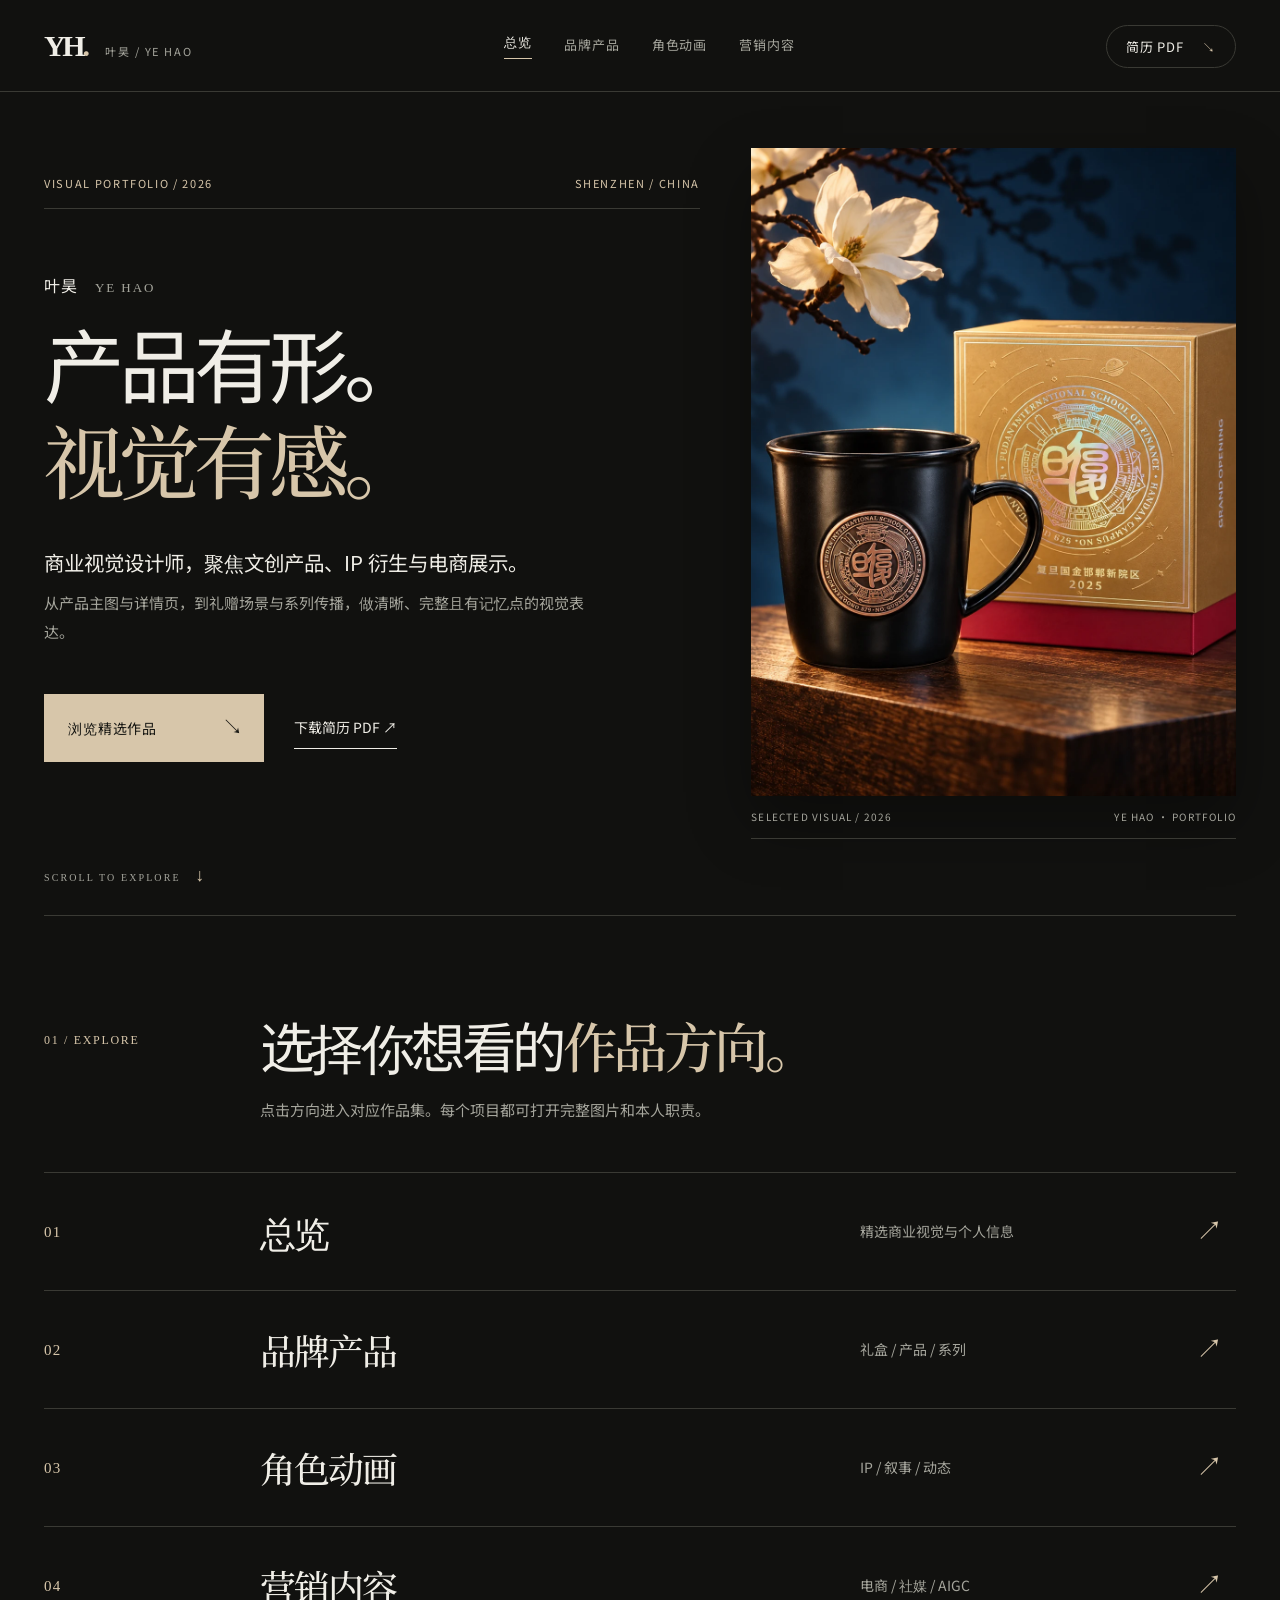
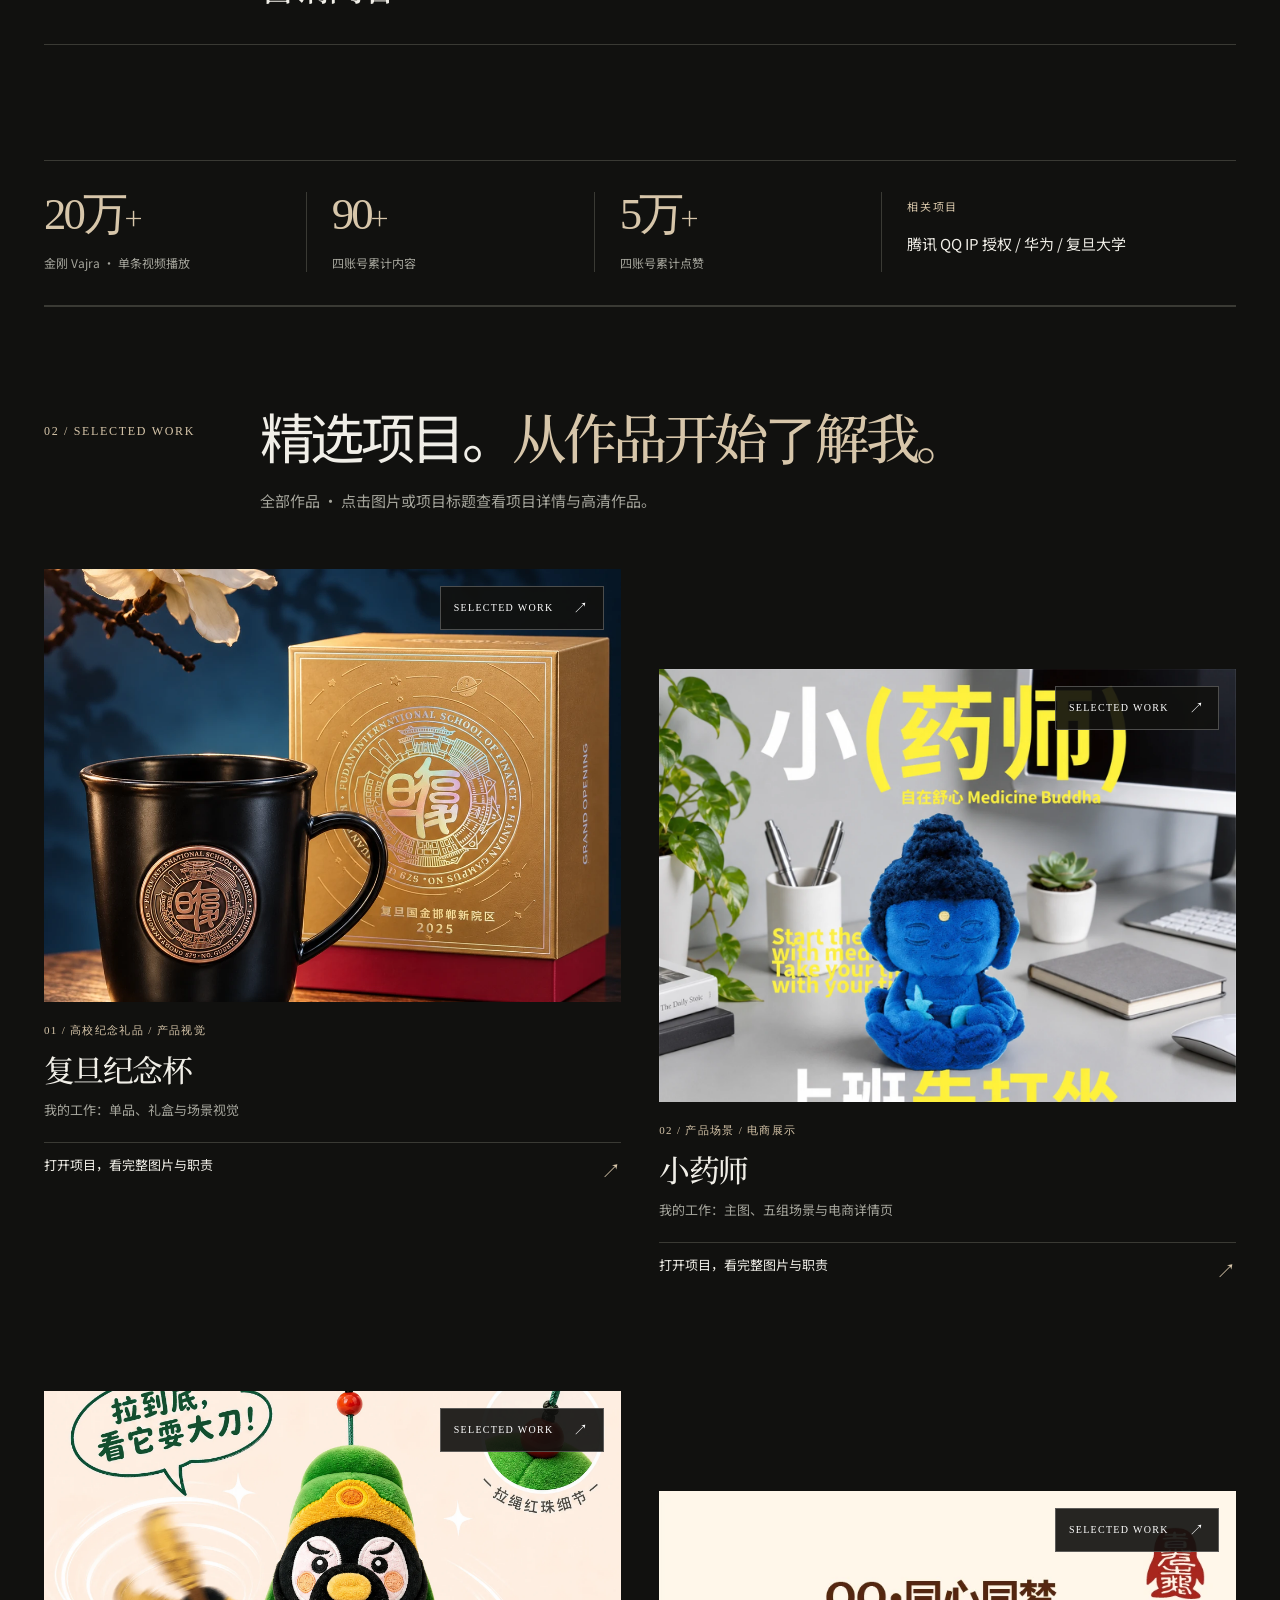
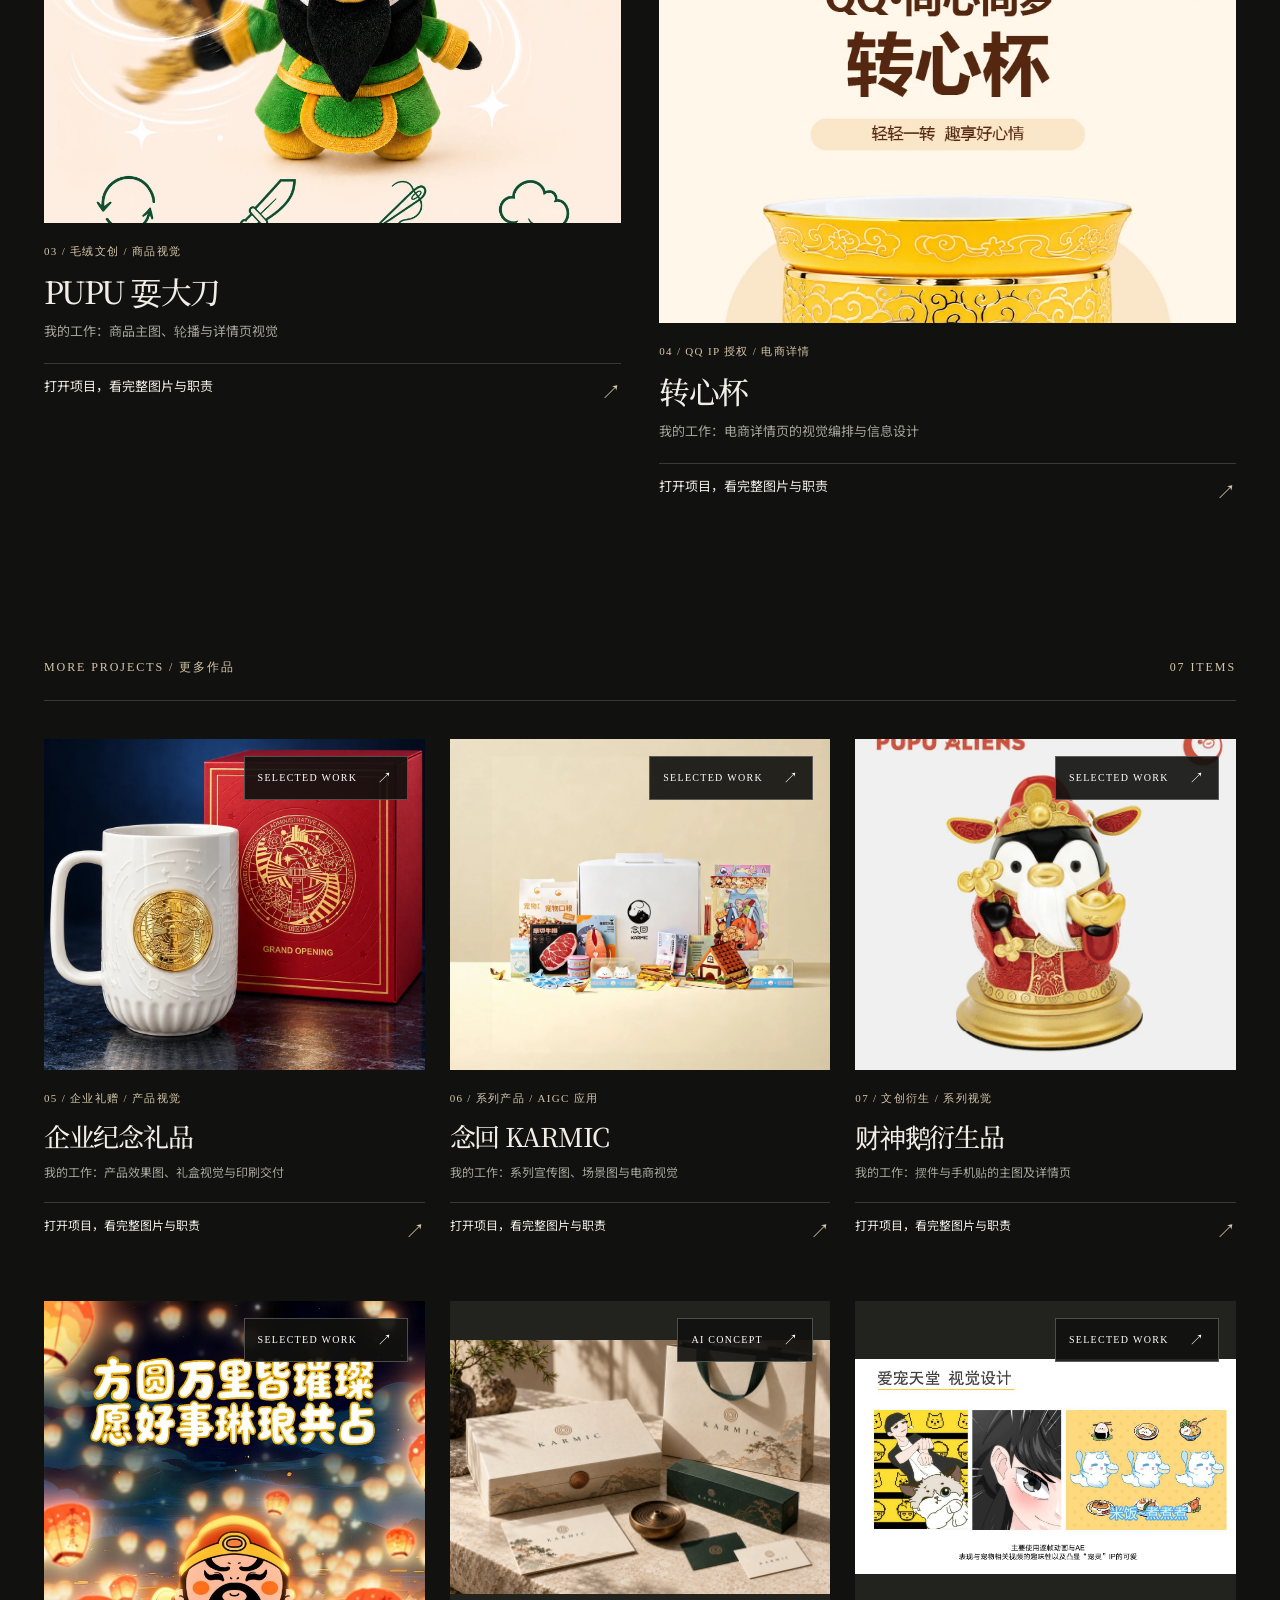
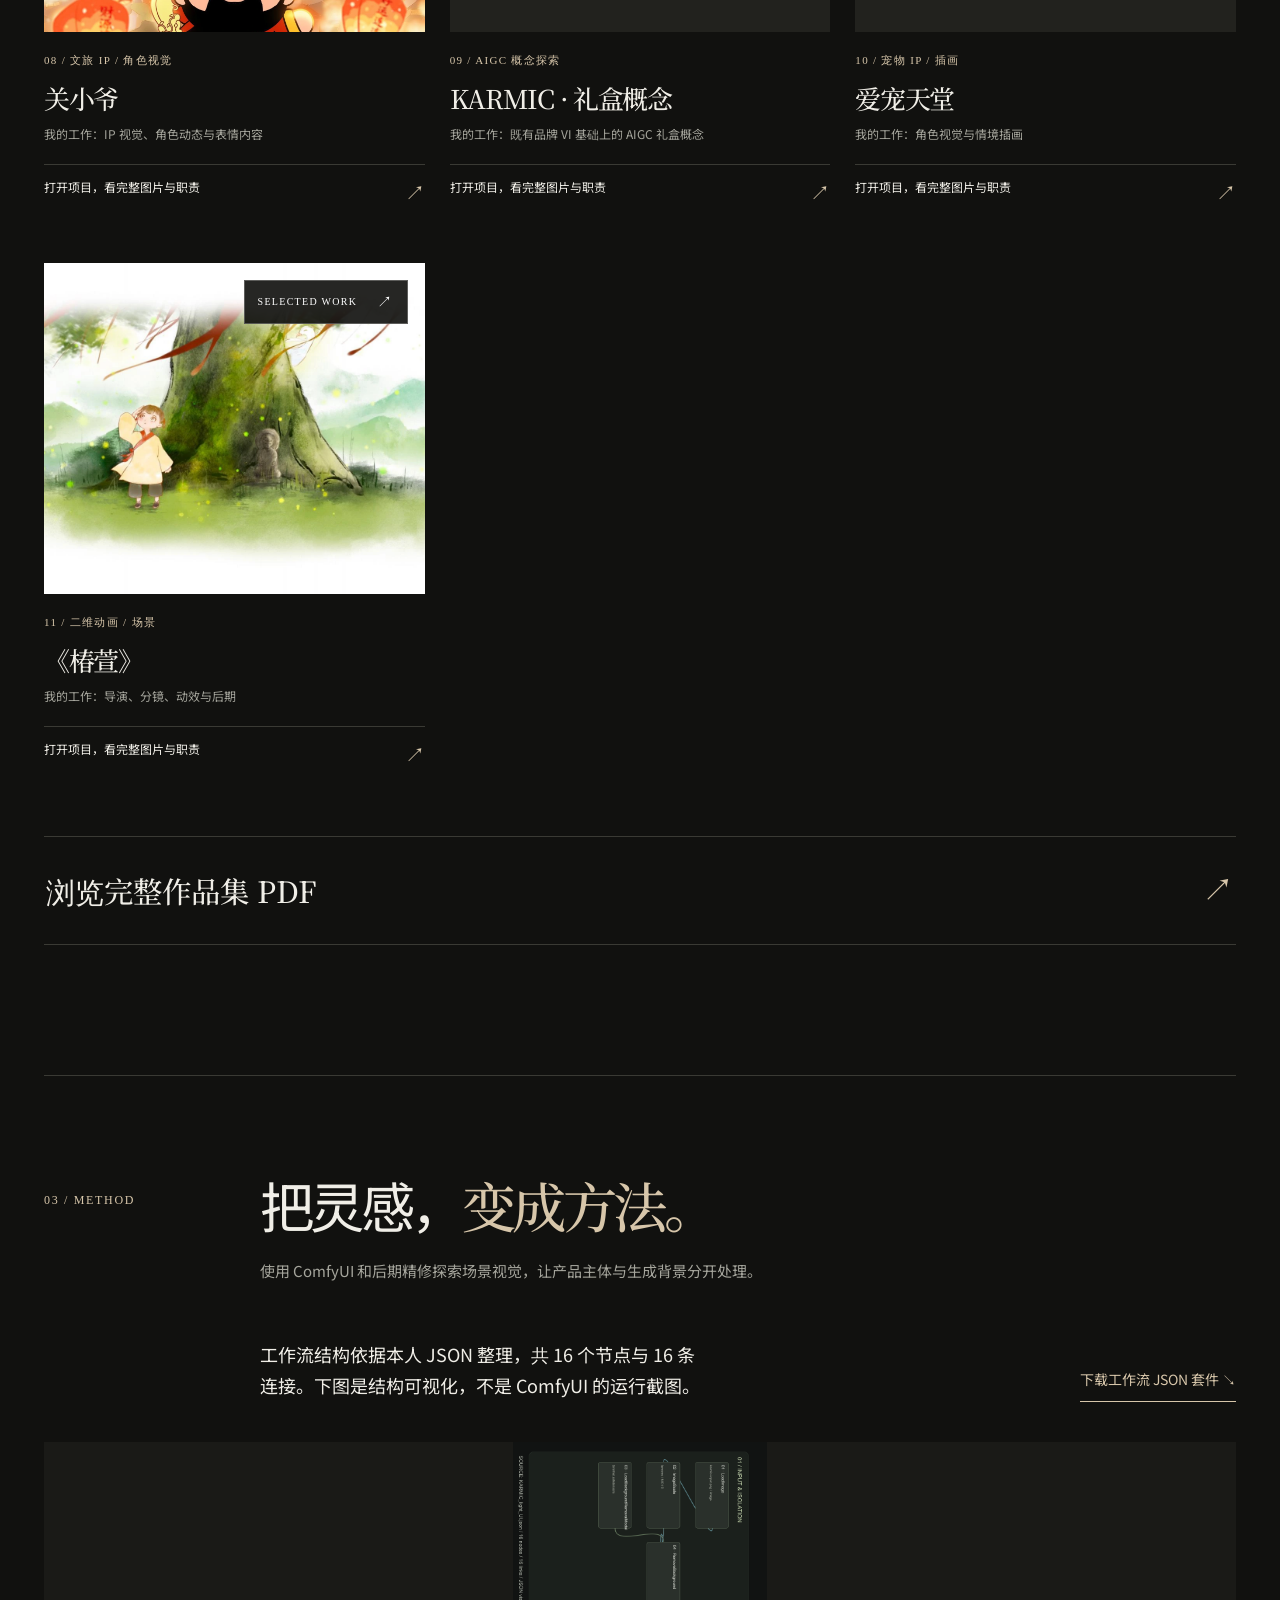
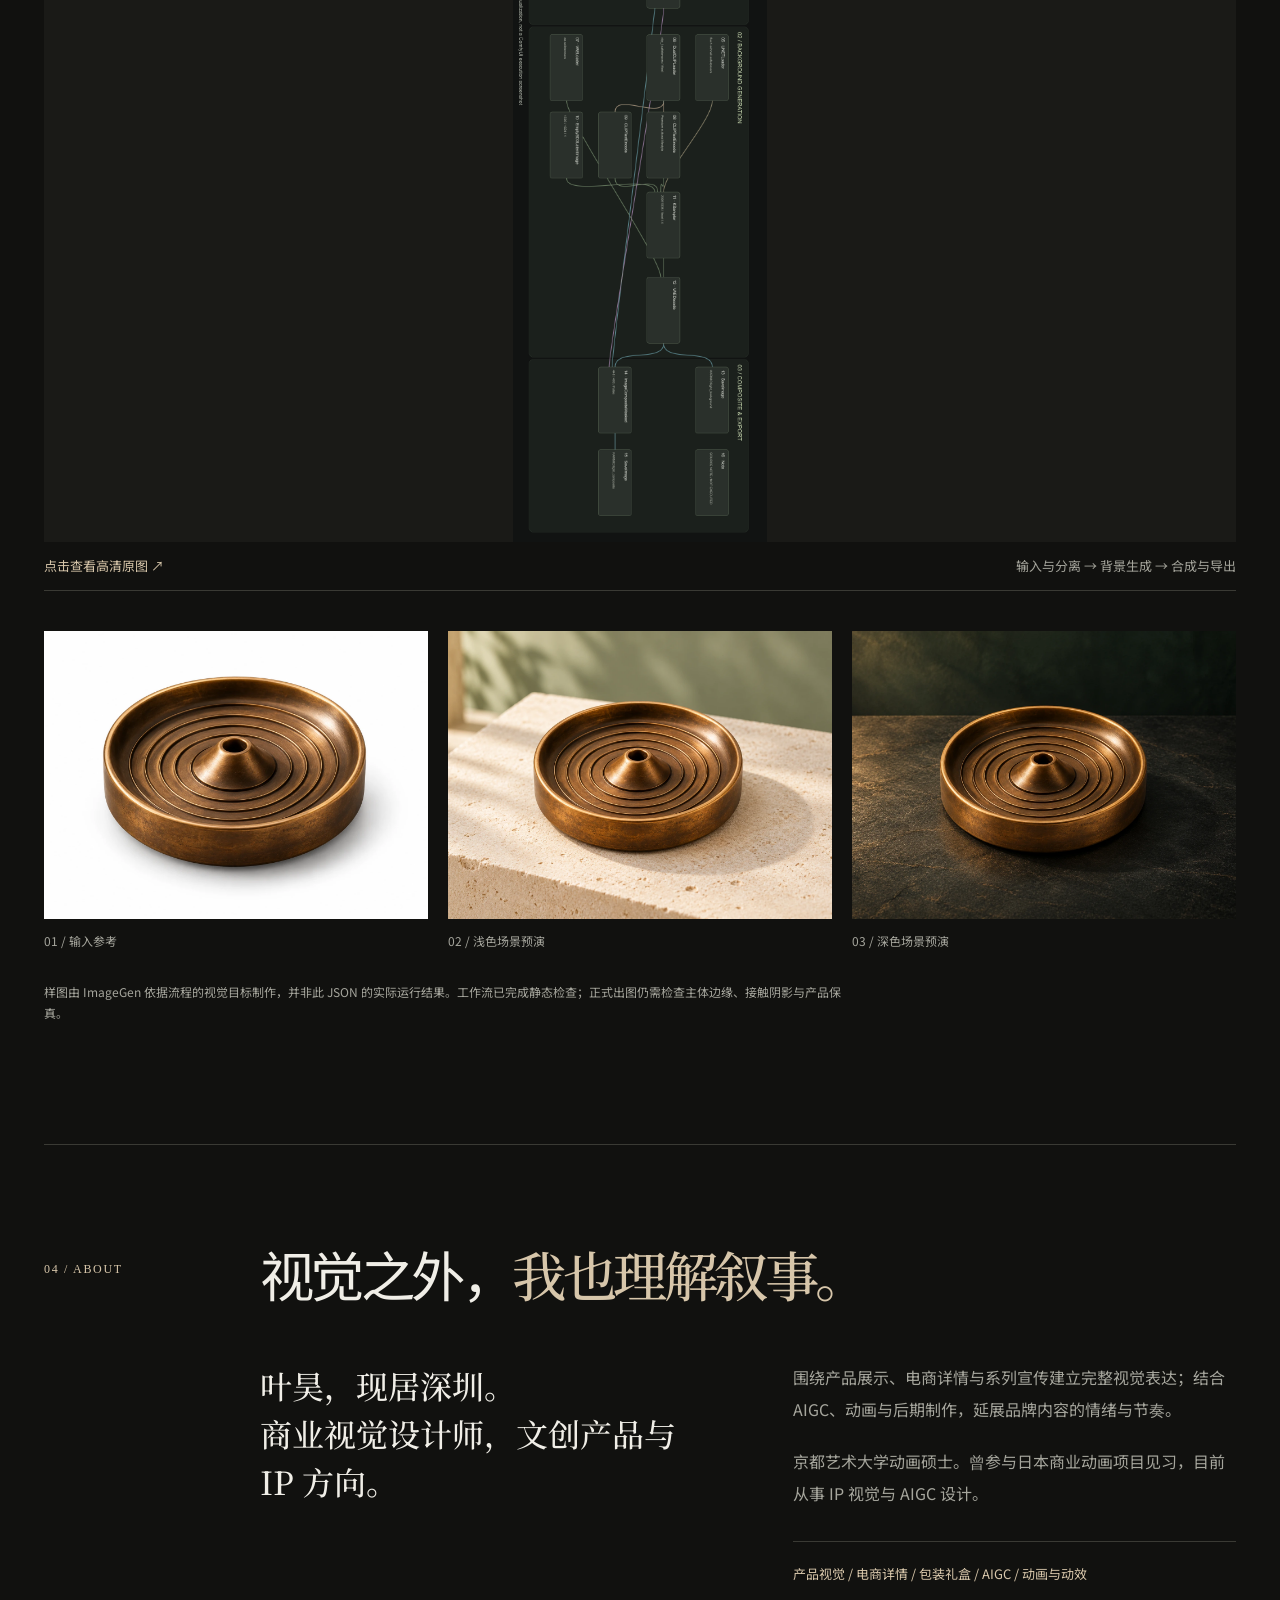
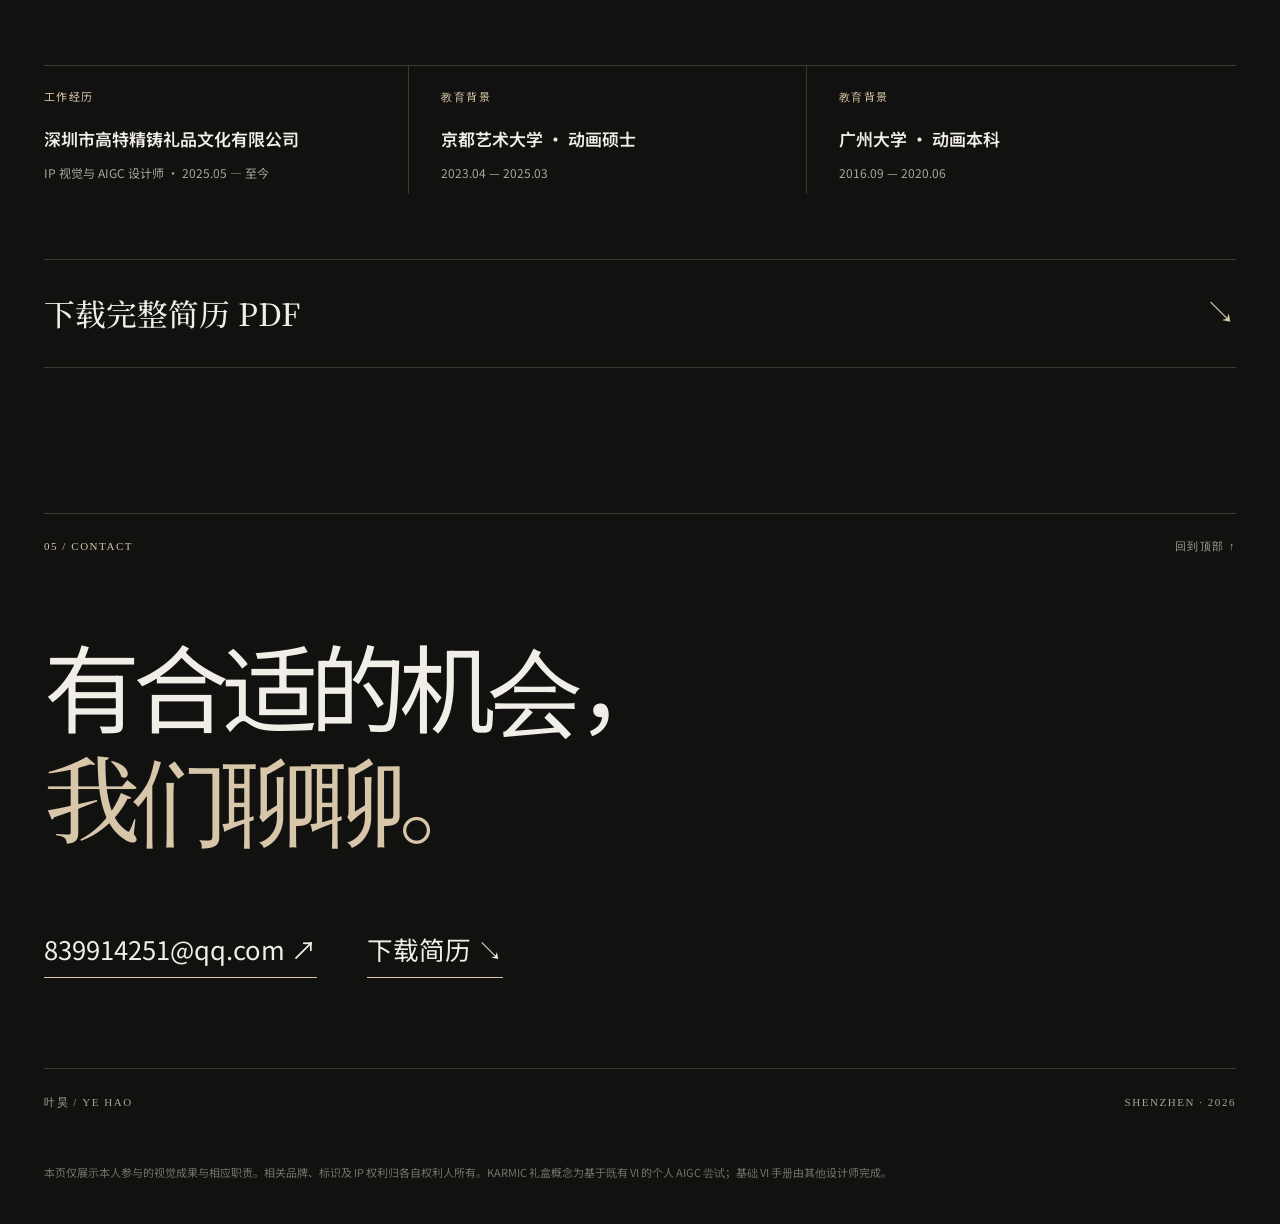
==== commit e1a26125: "Add files via upload" ====
--- a/index.html
+++ b/index.html
@@ -1,68 +1,49 @@
-<!DOCTYPE html>
-<html lang="zh-CN">
-
-
-
-
-
-<head><meta charset="UTF-8"><meta name="viewport" content="width=device-width,initial-scale=1"><meta name="description" content="叶昊｜商业视觉设计师，文创产品与 IP 方向，擅长 AIGC 与动态内容。"><title>叶昊 · 商业视觉作品集</title><link rel="stylesheet" href="style.css?v=editorial-20261103"><meta property="og:title" content="叶昊 · 商业视觉作品集"><meta property="og:description" content="文创产品与 IP 方向 · AIGC 工作流 · 深圳"><meta property="og:image" content="https://shuxia98.github.io/resume3/assets/og-cover.jpg"><meta property="og:url" content="https://shuxia98.github.io/resume3/?view=commercial"><meta property="og:type" content="website"><meta name="twitter:card" content="summary_large_image"><meta name="twitter:title" content="叶昊 · 商业视觉作品集"><meta name="twitter:image" content="https://shuxia98.github.io/resume3/assets/og-cover.jpg"><link rel="icon" href="assets/favicon.png"></head>
-
-
-
-
-
-<body data-direction="commercial">
-
-
-
-
-
-
-
-
-
-
-
-<header><a href="#home" class="logo" aria-label="回到首页"><span class="mark">YH.</span>叶昊 / YE HAO</a><a class="mobile-resume" href="docs/ye-hao-resume.pdf" download="叶昊_简历.pdf">简历 ↓</a><nav aria-label="主导航"><a href="#work">精选案例</a><a href="#workflow">创作方法</a><a href="#about">关于我</a><a href="#resume">简历</a></nav><a class="nav-contact" href="#contact">联系我 <span>↗</span></a></header>
-
-
-
-
-
-<main>
-
-
-
-
-
-<section id="home" class="hero"><div class="hero-main"><div class="edition">PORTFOLIO / 2026 <span>SHENZHEN, CN</span></div><p class="eyebrow">COMMERCIAL VISUAL · CULTURAL PRODUCTS · IP</p><p class="hello">叶昊 <span>YE HAO</span></p><h1>让产品被看见，<br><span class="serif">让设计有完整表达。</span></h1><p class="intro">商业视觉设计师 · 文创产品与 IP 方向。<br>以产品展示与电商内容为主线，结合 AIGC 和动态表达。</p><div class="actions"><a class="button dark" href="#work">看精选案例 ↗</a><a class="text-link" href="docs/ye-hao-resume.pdf" download="叶昊_简历.pdf">下载简历 ↓</a></div><section class="portfolio-switcher" aria-labelledby="portfolio-switcher-title"><div class="switcher-heading"><span class="switcher-eyebrow">PORTFOLIO INDEX / 04 DIRECTIONS</span><h2 id="portfolio-switcher-title">选择作品方向<span aria-hidden="true">↗</span></h2><p>按方向浏览；点击任一卡片即可进入对应作品。</p></div><nav class="direction-grid" aria-label="选择作品集方向"><a class="direction-card" href="#work" aria-current="page"><span class="direction-card-top"><span>01 / 04</span><em>正在浏览</em></span><strong>商业视觉</strong><small>产品场景 · 电商展示</small><span class="direction-action">查看本页案例 ↓</span></a><a class="direction-card" href="animation.html"><span class="direction-card-top"><span>02 / 04</span><em>前往作品</em></span><strong>角色动画</strong><small>IP 角色 · 动态叙事</small><span class="direction-action">点击查看作品 ↗</span></a><a class="direction-card" href="brand.html"><span class="direction-card-top"><span>03 / 04</span><em>前往作品</em></span><strong>品牌产品</strong><small>产品视觉 · AIGC 礼盒</small><span class="direction-action">点击查看作品 ↗</span></a><a class="direction-card" href="marketing.html"><span class="direction-card-top"><span>04 / 04</span><em>前往作品</em></span><strong>营销内容</strong><small>社媒内容 · 动态传播</small><span class="direction-action">点击查看作品 ↗</span></a></nav></section></div><aside class="hero-art" aria-label="复旦纪念杯 · 礼赠场景"><div class="hero-cover"><img src="assets/hero-commercial.webp" alt="复旦纪念杯 · 礼赠场景" fetchpriority="high" decoding="async" width="1200" height="1500"></div><div class="hero-caption"><span>商业视觉 / COMMERCIAL VISUAL</span><span>复旦纪念杯 · 礼赠场景</span></div></aside></section><section class="numbers" aria-label="内容成果"><div><strong class="serif">20万+</strong><p>金刚 Vajra · 单条视频播放</p></div><div><strong class="serif">5万+</strong><p>四账号累计点赞</p></div><div><strong class="serif">90+</strong><p>四账号累计内容</p></div><div><strong class="serif">2.3万+</strong><p>爱宠天堂累计点赞</p></div></section><div class="client-strip"><span>企业与高校项目</span><b>腾讯</b><i>QQ IP 授权</i><b>华为</b><b>复旦大学</b></div><section id="work" class="work"><div class="section-head"><div><p class="eyebrow">01 / SELECTED CASES</p><h2>从产品展示，到企业礼赠。</h2></div><a href="docs/ye-hao-portfolio-2026.pdf" target="_blank" rel="noopener" class="text-link">完整作品集 PDF ↗</a></div><p class="curation-note">从场景主图、详情页到礼赠视觉，围绕具体产品组织设计。</p><div class="featured-cases"><article class="case-study"><button class="case-image" data-project="2" aria-label="查看复旦马克杯 · 光影中的纪念感完整图片" aria-haspopup="dialog"><span class="editorial-cover editorial-cover--fudan"><img src="assets/fudan-set.webp" alt="复旦纪念杯与礼盒场景" loading="lazy" decoding="async"><span class="editorial-cover-kicker">GIFTING <b aria-hidden="true">↗</b></span></span></button><div class="case-copy"><p class="eyebrow">CASE 01 / 复旦大学 · 校方定制 / 产品视觉</p><span class="result-badge">高校纪念礼品定制</span><h3>复旦马克杯 · 光影中的纪念感</h3><p class="case-intro">深蓝背景、玉兰与暖色光影，衬托黑色杯身、金属徽章和纪念礼盒。</p><p class="case-role"><span>我的职责 / </span>单品场景图与产品、礼盒组合视觉设计。</p><button class="case-detail-link" data-project="2" aria-haspopup="dialog">查看完整作品 <span aria-hidden="true">↗</span></button><details class="case-breakdown"><summary>查看项目拆解与交付内容 <span aria-hidden="true">＋</span></summary><dl><div><dt>客户 / 项目</dt><dd>复旦大学纪念礼品定制；本页展示产品与礼盒场景视觉。</dd></div><div><dt>项目目标</dt><dd>呈现纪念杯与礼盒的质感，建立一致的礼赠视觉氛围。</dd></div><div><dt>我的职责</dt><dd>本页展示单品与礼盒组合的场景视觉。</dd></div><div><dt>关键设计</dt><dd>深蓝背景与暖光形成对比，以玉兰和材质细节强化纪念感。</dd></div><div><dt>交付内容</dt><dd>单品场景图、产品与礼盒组合场景图。</dd></div></dl></details></div></article><article class="case-study"><button class="case-image" data-project="0" aria-label="查看小药师 · 把松弛感带进日常完整图片" aria-haspopup="dialog"><span class="editorial-cover editorial-cover--healing"><img src="assets/healing-scenes.webp" alt="小药师 · 五组生活场景视觉" loading="lazy" decoding="async"><span class="editorial-cover-kicker">PRODUCT VISUAL <b aria-hidden="true">↗</b></span></span></button><div class="case-copy"><p class="eyebrow">CASE 02 / 产品视觉 / 场景主图 / 电商详情</p><span class="result-badge">5 组场景主图 · 完整详情页</span><h3>小药师 · 把松弛感带进日常</h3><p class="case-intro">围绕蓝色毛绒角色，以鲜明色彩、生活场景与中英文字排，形成完整的产品展示。</p><p class="case-role"><span>我的职责 / </span>产品主图、五组场景视觉与完整电商详情页设计。</p><button class="case-detail-link" data-project="0" aria-haspopup="dialog">查看完整作品 <span aria-hidden="true">↗</span></button><details class="case-breakdown"><summary>查看项目拆解与交付内容 <span aria-hidden="true">＋</span></summary><dl><div><dt>项目目标</dt><dd>把毛绒角色的治愈感，转化为清晰、鲜明的日常产品展示。</dd></div><div><dt>我的职责</dt><dd>本页展示产品主图、场景视觉与详情页的设计表达。</dd></div><div><dt>关键设计</dt><dd>以蓝黄对比建立识别，将桌面、背包与户外场景串联为统一视觉。</dd></div><div><dt>交付内容</dt><dd>五组场景主图、完整电商详情页。</dd></div></dl><div class="pdp-system"><div class="pdp-palette"><p class="pdp-label">COLOR SYSTEM / 配色分析</p><div class="swatch"><span style="background:#124F8E"></span><b>#124F8E</b><i>角色蓝</i></div><div class="swatch"><span style="background:#EEEB3F"></span><b>#EEEB3F</b><i>强调黄</i></div><div class="swatch"><span style="background:#70C4C7"></span><b>#70C4C7</b><i>场景底色</i></div></div><div class="pdp-structure"><p class="pdp-label">PAGE STRUCTURE / 信息层级</p><ol><li><b>01 产品特点</b><span>以治愈、舒缓、松弛作为主信息，建立角色印象。</span></li><li><b>02 产品细节</b><span>材质、刺绣、莲花与挂扣细节，回应产品质感。</span></li><li><b>03 场景与信息</b><span>桌面、背包与户外场景，展示产品进入日常的方式。</span></li></ol></div></div><details class="palette-experiment"><summary>配色对照练习 · 同一结构，不同调性</summary><p>原方案用蓝、黄与青色传达鲜明活力；以下马卡龙色卡探索更柔和的生活用品语气，沿用「特点 → 细节 → 信息」结构。此处仅为配色练习，并非已交付方案。</p><div class="palette-row"><span style="background:#C3C5F3">#C3C5F3</span><span style="background:#FFB3C2">#FFB3C2</span><span style="background:#AAE1F9">#AAE1F9</span></div></details></details></div></article><article class="case-study"><button class="case-image" data-project="1" aria-label="查看转心杯 · 把好运握在手里完整图片" aria-haspopup="dialog"><span class="editorial-cover editorial-cover--fortune"><img src="assets/fortune-cup.webp" alt="转心杯 · 电商详情页首屏" loading="lazy" decoding="async"><span class="editorial-cover-kicker">ECOMMERCE <b aria-hidden="true">↗</b></span></span></button><div class="case-copy"><p class="eyebrow">CASE 03 / 腾讯项目 · QQ IP 授权 / 电商详情页</p><span class="result-badge">QQ IP 授权项目</span><h3>转心杯 · 把好运握在手里</h3><p class="case-intro">以暖色与金色为主调，将产品外观、旋转玩法、工艺细节和礼赠场景组织成完整的阅读路径。</p><p class="case-role"><span>我的职责 / </span>电商详情页的视觉编排与产品信息设计。</p><button class="case-detail-link" data-project="1" aria-haspopup="dialog">查看完整作品 <span aria-hidden="true">↗</span></button><details class="case-breakdown"><summary>查看项目拆解与交付内容 <span aria-hidden="true">＋</span></summary><dl><div><dt>客户 / 授权</dt><dd>腾讯文创周边项目，QQ IP 授权范围限于该产品线。</dd></div><div><dt>项目目标</dt><dd>围绕旋转玩法与礼赠场景，组织完整的产品阅读路径。</dd></div><div><dt>我的职责</dt><dd>本页展示电商详情页的视觉编排与信息呈现。</dd></div><div><dt>关键设计</dt><dd>用暖色、金色与统一版式，连接玩法、工艺、使用方式及规格信息。</dd></div><div><dt>交付内容</dt><dd>覆盖产品介绍、细节、场景、规格与养护信息的长详情页。</dd></div></dl><div class="pdp-system"><div class="pdp-palette"><p class="pdp-label">COLOR SYSTEM / 配色分析</p><div class="swatch"><span style="background:#824936"></span><b>#824936</b><i>标题与内容</i></div><div class="swatch"><span style="background:#F1C75D"></span><b>#F1C75D</b><i>产品暖金</i></div><div class="swatch"><span style="background:#FFF7EA"></span><b>#FFF7EA</b><i>页面底色</i></div></div><div class="pdp-structure"><p class="pdp-label">PAGE STRUCTURE / 信息层级</p><ol><li><b>01 产品特点</b><span>首屏产品、旋转玩法与五种图案，先建立产品识别。</span></li><li><b>02 产品细节</b><span>釉面、杯口、杯底与礼盒细节，解释工艺与礼赠价值。</span></li><li><b>03 产品信息</b><span>规格尺寸、场景展示与使用养护，补齐购买前的信息。</span></li></ol></div></div></details></div></article><article class="case-study gift-case"><button class="case-image" data-project="8" aria-haspopup="dialog" aria-label="查看企业纪念礼品合集"><span class="editorial-cover editorial-cover--gift"><img src="assets/huawei-gift.webp" alt="华为纪念礼品与礼盒视觉" loading="lazy" decoding="async"><span class="editorial-cover-kicker">CORPORATE GIFT <b aria-hidden="true">↗</b></span></span></button><div class="case-copy"><p class="eyebrow">CASE 04 / 华为 · 复旦大学 / CORPORATE GIFTS</p><span class="result-badge">企业与高校定制项目</span><h3>企业纪念礼品 · 从符号到器物</h3><p class="case-role"><span>我的职责 / </span>视觉概念、产品效果图、礼盒视觉及印刷交付。</p><button class="case-detail-link" data-project="8" aria-haspopup="dialog">查看完整作品 <span aria-hidden="true">↗</span></button><details class="case-breakdown"><summary>查看项目拆解与交付内容 <span aria-hidden="true">＋</span></summary><dl><div><dt>项目目标</dt><dd>为企业与高校纪念场景，建立成套的产品与礼盒视觉。</dd></div><div><dt>我的职责</dt><dd>视觉概念、产品效果图、礼盒视觉及印刷交付。</dd></div><div><dt>关键设计</dt><dd>将机构符号、园区意象与器物材质结合，保持单品与礼盒的一致表达。</dd></div><div><dt>交付内容</dt><dd>本页呈现单品效果、礼盒组合及场景展示图。</dd></div></dl></details></div></article></div><div class="authored-projects"><div class="authored-projects-head"><div><p class="eyebrow">ADDITIONAL COMMERCE WORK</p><h3>更多完整的商品视觉案例</h3><p>本人完成的主图、轮播与详情页设计，按产品系列整理。</p></div><span>02 / SELECTED PROJECTS</span></div><div class="authored-project-grid"><button class="authored-project" data-project="9" aria-haspopup="dialog" aria-label="查看 PUPU 耍大刀毛绒挂件完整视觉"><span class="authored-project-visual knife"><img src="assets/pupu-knife-cover.webp" width="1600" height="900" alt="PUPU 耍大刀毛绒挂件商品视觉" loading="lazy" decoding="async"><span class="authored-project-flag">查看主图与详情页 ↗</span></span><span class="authored-project-info"><small>01 / 毛绒挂件 · 电商展示</small><strong>PUPU 耍大刀</strong><span>主图 / 轮播 / 详情页 <b aria-hidden="true">↗</b></span></span></button><button class="authored-project" data-project="10" aria-haspopup="dialog" aria-label="查看财神鹅摆件与手机贴完整视觉"><span class="authored-project-visual goose"><img src="assets/pupu-goose-cover.webp" width="1200" height="1200" alt="财神鹅黄铜摆件商品视觉" loading="lazy" decoding="async"><span class="authored-project-flag">查看系列视觉 ↗</span></span><span class="authored-project-info"><small>02 / 摆件与手机贴 · 系列展示</small><strong>财神鹅衍生品</strong><span>两款商品 / 主图 / 详情页 <b aria-hidden="true">↗</b></span></span></button></div></div></section><section id="more-work" class="more-work"><details><summary><span><small>02 / MORE PROJECTS</small><strong>更多项目 · IP 与动态表达</strong></span><span class="more-hint">展开 4 个项目 ＋</span></summary><p class="muted">以角色内容与动画背景，补充商业视觉的表达维度。</p><div class="projects"><button class="project normalized-project " data-project="5" data-category="ip" aria-haspopup="dialog"><span class="editorial-cover editorial-cover--character"><img src="assets/IM100.webp" alt="关小爷角色视觉" loading="lazy" decoding="async"><span class="editorial-cover-kicker">CHARACTER <b aria-hidden="true">↗</b></span></span><div class="project-meta"><div><span class="tag">文旅 IP / 角色视觉 / 表情设计</span><h3>关小爷 · 传统文化的角色表达</h3><p class="project-summary">成都武侯祠衍生 IP 的角色视觉，以「福」「运」为主题延展传播内容。</p></div><span class="arrow">↗</span></div></button><button class="project normalized-project " data-project="6" data-category="ip" aria-haspopup="dialog"><span class="editorial-cover editorial-cover--pet"><img src="assets/IM106.webp" alt="爱宠天堂角色视觉" loading="lazy" decoding="async"><span class="editorial-cover-kicker">CHARACTER <b aria-hidden="true">↗</b></span></span><div class="project-meta"><div><span class="tag">宠物 IP / 插画 / 角色视觉</span><h3>爱宠天堂 · 可爱的情感连接</h3><p class="project-summary">围绕宠物情感与「宠灵」角色，探索可爱、趣味与叙事性的视觉表达。</p></div><span class="arrow">↗</span></div></button><button class="project normalized-project " data-project="3" data-category="brand" aria-haspopup="dialog"><span class="editorial-cover editorial-cover--series"><img src="assets/IM61.webp" alt="KARMIC 系列产品视觉" loading="lazy" decoding="async"><span class="editorial-cover-kicker">PRODUCT SERIES <b aria-hidden="true">↗</b></span></span><div class="project-meta"><div><span class="tag">系列视觉 / 产品场景 / 电商应用</span><h3>念回 KARMIC · 系列产品视觉</h3><p class="project-summary">独立完成念回 KARMIC 全系列产品视觉，覆盖宣传图、场景效果图与电商展示。</p></div><span class="arrow">↗</span></div></button><button class="project normalized-project " data-project="7" data-category="ip" aria-haspopup="dialog"><span class="editorial-cover editorial-cover--animation"><img src="assets/IM114.webp" alt="椿萱动画场景" loading="lazy" decoding="async"><span class="editorial-cover-kicker">ANIMATION <b aria-hidden="true">↗</b></span></span><div class="project-meta"><div><span class="tag">二维动画 / 角色设定 / 场景设计</span><h3>《椿萱》 · 角色与场景的叙事</h3><p class="project-summary">获第十届国际大学生微电影盛典动画组一等奖。这里呈现角色设定与场景视觉。</p></div><span class="arrow">↗</span></div></button></div></details></section><section id="workflow" class="workflow-section"><div class="section-head"><div><p class="eyebrow">03 / METHODS &amp; EXPLORATIONS</p><h2>让方法，可以复用。</h2></div><a class="text-link" href="files/comfyui-kit.zip" download>下载 ComfyUI JSON 套件 ↓</a></div><div class="workflow-intro"><p>从商品图到场景视觉，<br>把生成与产品保真分开处理。</p><div><p class="muted">基于此前的 FLUX 浅色桌面场景工作流，延展浅色与深色两种视觉方向。核心思路是生成背景，再使用前景遮罩合成商品，减少主体被重绘的问题。</p><span class="status-chip">真实 JSON 结构 · 视觉预演单独标注</span></div></div><div class="flow-map" aria-label="根据真实 JSON 梳理的结构示意"><div><span>01</span><h3>输入与分离</h3><p>LoadImage → ImageScale<br>BiRefNet → 前景遮罩</p></div><b>→</b><div><span>02</span><h3>背景生成</h3><p>FLUX schnell + 双 CLIP<br>KSampler → VAEDecode</p></div><b>→</b><div><span>03</span><h3>合成与交付</h3><p>ImageCompositeMasked<br>SaveImage → 后期融合</p></div></div><figure class="workflow-shot"><a href="assets/comfyui-workflow-vertical.png" target="_blank" rel="noopener"><img src="assets/comfyui-workflow-vertical.png" width="1492" height="4096" alt="按真实 JSON 绘制的 16 个节点与连接关系" loading="lazy" decoding="async"></a><figcaption><strong>工作流节点全貌 · JSON 结构可视化</strong><p>16 个节点 / 16 条连接 · 点击放大。依据实际 JSON 绘制，并非 ComfyUI 运行截图。</p><p>生成背景与商品本体分开处理，通过遮罩合成保留主体像素；阴影与边缘仍需后期检查。</p></figcaption></figure><div class="sample-grid"><figure><a href="assets/workflow-input.webp" target="_blank" rel="noopener"><img src="assets/workflow-input.webp" alt="输入视觉参考" loading="lazy" decoding="async"></a><figcaption><span>01</span><div><strong>输入视觉参考</strong><small>统一产品 / 白底视图</small></div></figcaption></figure><figure><a href="assets/workflow-light.webp" target="_blank" rel="noopener"><img src="assets/workflow-light.webp" alt="浅色场景预演" loading="lazy" decoding="async"></a><figcaption><span>02</span><div><strong>浅色场景预演</strong><small>石材 / 自然光 / 低饱和</small></div></figcaption></figure><figure><a href="assets/workflow-dark.webp" target="_blank" rel="noopener"><img src="assets/workflow-dark.webp" alt="深色场景预演" loading="lazy" decoding="async"></a><figcaption><span>03</span><div><strong>深色场景预演</strong><small>墨绿 / 暖光 / 材质层次</small></div></figcaption></figure></div><p class="workflow-note">样图由 ImageGen 依据此流程的视觉目标制作，不是上述 JSON 的实际运行输出。JSON 已完成静态检查，尚未本机执行；原流程不自动补齐接触阴影，正式出图需后期融合与一致性检查。</p><details class="workflow-spec"><summary>查看实现细节与验证范围</summary><p>1536 × 1024 背景；商品图等比缩放至 640 px 宽，合成坐标 x=448、y=400；固定种子 20261008，4 步，CFG 1，Euler / Simple。包内包含原始 UI JSON、两份 KARMIC 场景适配 JSON 和输入参考图。需安装对应模型与 BiRefNet 节点。已检查节点引用、画布范围与配置文件可读性。</p></details></section><div class="concept-study"><details><summary>概念探索 · KARMIC VI 与礼盒延展 <span>＋</span></summary><p class="muted">基于既有 KARMIC 品牌视觉，本人进行 AIGC 礼盒与应用概念尝试。基础 VI 手册由其他设计师完成；这里展示的概念并非正式打样或量产项目。</p><div class="concept-card"><button class="project normalized-project " data-project="4" data-category="brand" aria-haspopup="dialog"><span class="editorial-cover editorial-cover--concept"><img src="assets/karmic-family.webp" alt="KARMIC 礼盒与应用概念" loading="lazy" decoding="async"><span class="editorial-cover-kicker">AIGC CONCEPT <b aria-hidden="true">↗</b></span></span><div class="project-meta"><div><span class="tag">AIGC 尝试 / 既有 VI 应用 / 礼盒概念</span><h3>KARMIC · VI 与礼盒概念延展</h3><p class="project-summary">以既有 KARMIC 品牌视觉为基础，探索纸品与礼盒的 AIGC 概念延展。</p></div><span class="arrow">↗</span></div></button></div></details></div><section id="about" class="about"><div><p class="eyebrow">04 / ABOUT ME</p><h2>作品背后，<br>是怎样的我？</h2></div><div class="about-body"><p class="about-lead">商业视觉为主线，<br>角色与动态带来更多表达。</p><p class="muted">我是叶昊，现居深圳，目前从事 IP 视觉与 AIGC 设计。围绕文创产品，制作场景视觉、电商详情页与系列宣传内容；同时结合角色设计、动画和后期制作，延展品牌的内容表达。京都艺术大学动画硕士背景，让我在商业视觉之外，也关注画面的情绪与叙事。</p><p class="deliverables">可独立交付：电商详情页 / Amazon listing 视觉 / 产品效果图 / 包装与礼盒视觉 / 短视频与动效 / IP 角色设定。</p><div class="skills"><span>ComfyUI / Stable Diffusion</span><span>LoRA / Midjourney</span><span>Photoshop / Illustrator</span><span>After Effects / MG 动画</span><span>Premiere / DaVinci Resolve</span><span>详情页 / Amazon listing</span><span>日语 N2</span></div></div></section>
-
-
-
-
-
-<section id="resume" class="resume"><div class="section-head"><div><p class="eyebrow">05 / EXPERIENCE</p><h2>我的经历<span class="accent">.</span></h2></div><a href="docs/ye-hao-resume.pdf" download="叶昊_简历.pdf" class="button outline">下载完整简历 PDF ↓</a></div><div class="timeline"><article><div class="timeline-type">企业与高校项目</div><div><h3>腾讯 / 华为 / 复旦大学</h3><p>腾讯文创周边项目（QQ IP 授权）的详情页与周边视觉；华为星辉白瓷、练秋湖园区纪念礼品，以及复旦大学纪念杯与礼盒视觉。展示范围以本页交付图片为准。</p></div><span class="date">精选项目</span></article><article><div class="timeline-type">工作经历</div><div><h3>深圳市高特精铸礼品文化有限公司</h3><strong class="role">IP 视觉与 AIGC 设计师</strong><p>搭建 ComfyUI 工作流，训练与调用 LoRA，批量输出产品效果图、场景图和营销插画。独立完成「念回 KARMIC」全系列视觉，主导「关小爷」「爱宠天堂」视觉与动画，建立统一的视觉规范与交付流程。</p></div><span class="date">2025.05 — 至今</span></article><article><div class="timeline-type">日本动画项目见习</div><div><h3>J.C.STAFF / LIDENFILMS 京都</h3><p>2023 年参与《月光下的异世界之旅 第二幕》制作流程见习；2024 年参与《最后可以再拜托您一件事吗？》制作流程见习。以实习、研修身份学习分镜、Layout、动画、上色与摄影工序，以及商业动画的品质控制和交付规范。</p></div><span class="date">2023 / 2024</span></article><article><div class="timeline-type">硕士 · 动画专业</div><div><h3>京都艺术大学</h3><p>独立完成实验动画《格尔尼卡》，参展京都 HOP 展、京都 SUPT 展。主攻动画创作、分镜设计、动效表现与 IP 角色动画。</p></div><span class="date">2023.04 — 2025.03</span></article><article><div class="timeline-type">本科 · 动画专业</div><div><h3>广州大学</h3><p>GPA 3.58，专业排名第 9；连续 3 年获得一等奖学金。</p></div><span class="date">2016.09 — 2020.06</span></article></div></section>
-
-
-
-
-
-<section id="contact" class="contact contact-cta"><p class="eyebrow">LET’S WORK TOGETHER / 合作邀请</p><h2>把下一个想法，<br>变成看得见的作品。</h2><p>叶昊 · 深圳 / YE HAO · SHENZHEN</p><div class="contact-actions"><a class="button" href="mailto:839914251@qq.com">邮件联系 ↗</a><a class="button" href="docs/ye-hao-resume.pdf" download="叶昊_简历.pdf">下载简历 ↓</a><a class="button" href="docs/ye-hao-resume.pdf" target="_blank" rel="noopener">在线查看简历 ↗</a></div><p class="contact-email">839914251@qq.com</p></section>
-
-
-
-
-
-</main><footer><a href="#home" class="logo"><span class="mark">YH.</span>叶昊 / YE HAO</a><span>认真对待每一次创作。</span><a href="#home">回到顶部 ↑</a></footer><p class="legal-note">本页用于展示个人项目职责与视觉成果。相关品牌、标识及 IP 权利归各自权利人所有，不代表本人任职于相关机构或获得其官方推荐。QQ IP 授权范围限于对应产品线。</p>
-
-
-
-
-
-<dialog id="project-dialog" aria-labelledby="dialog-title"><div class="dialog-top"><span>YE HAO / SELECTED WORK</span><button class="close" aria-label="关闭项目详情">×</button></div><div class="dialog-body"><p class="eyebrow" id="dialog-tag"></p><h2 id="dialog-title"></h2><p class="muted" id="dialog-intro"></p><div class="detail-grid"></div><div id="project-gallery"></div><button class="button dark close-bottom">返回作品集</button></div></dialog>
-
-
-
-
-
-<script src="script.js?v=editorial-20261103" defer></script><script src="router.js?v=editorial-20261103" defer></script></body></html>+<!doctype html><html lang="zh-CN"><head><meta charset="utf-8"><meta name="viewport" content="width=device-width, initial-scale=1"><meta name="theme-color" content="#11110f"><meta name="description" content="叶昊的商业视觉作品集：文创产品、IP 衍生、电商展示、动画与 AIGC 设计。"><title>叶昊 · 总览作品集</title><meta property="og:title" content="叶昊 · 商业视觉作品集"><meta property="og:description" content="文创产品 / 商业视觉 / IP / AIGC"><meta property="og:image" content="https://shuxia98.github.io/resume3/assets/og-cover.jpg"><link rel="icon" href="assets/favicon.png"><link rel="stylesheet" href="style.css?v=20261103-v3"></head><body data-direction="home"><header class="site-header"><a class="site-logo" href="index.html" aria-label="叶昊作品集首页"><span>YH<span class="dot">.</span></span><small>叶昊 / YE HAO</small></a><nav class="desktop-nav" aria-label="主要导航"><a href="index.html" aria-current="page">总览</a><a href="brand.html">品牌产品</a><a href="animation.html">角色动画</a><a href="marketing.html">营销内容</a></nav><div class="header-actions"><a class="header-resume" href="docs/ye-hao-resume.pdf" download="叶昊_简历.pdf">简历 PDF <span>↘</span></a><button class="menu-toggle" aria-label="打开菜单" aria-expanded="false" aria-controls="mobile-menu"><span></span><span></span></button></div></header><nav id="mobile-menu" class="mobile-menu" aria-label="移动端导航" hidden><a href="index.html" aria-current="page">总览</a><a href="brand.html">品牌产品</a><a href="animation.html">角色动画</a><a href="marketing.html">营销内容</a><a href="docs/ye-hao-resume.pdf" download="叶昊_简历.pdf">下载简历 ↘</a></nav><main><section class="hero section-shell" id="top"><div class="hero-copy"><div class="meta-line"><span>VISUAL PORTFOLIO / 2026</span><span>SHENZHEN / CHINA</span></div><p class="hero-name">叶昊 <span>YE HAO</span></p><h1>产品有形。<br><em>视觉有感。</em></h1><p class="hero-lead">商业视觉设计师，聚焦文创产品、IP 衍生与电商展示。</p><p class="hero-sub">从产品主图与详情页，到礼赠场景与系列传播，做清晰、完整且有记忆点的视觉表达。</p><div class="hero-actions"><a class="primary-cta" href="#selected">浏览精选作品 <span>↘</span></a><a class="secondary-cta" href="docs/ye-hao-resume.pdf" download="叶昊_简历.pdf">下载简历 PDF ↗</a></div></div><div class="hero-visual"><img src="assets/fudan-set.webp" alt="复旦纪念杯与礼盒的商业视觉" fetchpriority="high" decoding="async"><div class="hero-visual-caption"><span>SELECTED VISUAL / 2026</span><span>YE HAO · PORTFOLIO</span></div></div><div class="scroll-cue">SCROLL TO EXPLORE <span>↓</span></div></section><section class="directions section-shell" aria-labelledby="directions-title"><div class="section-heading section-heading--compact"><span class="section-index">01 / EXPLORE</span><h2 id="directions-title">选择你想看的<em>作品方向。</em></h2><p>点击方向进入对应作品集。每个项目都可打开完整图片和本人职责。</p></div><div class="direction-list"><a class="direction-row" href="index.html"><span class="direction-index">01</span><span class="direction-name">总览</span><span class="direction-desc">精选商业视觉与个人信息</span><span class="direction-arrow" aria-hidden="true">↗</span></a><a class="direction-row" href="brand.html"><span class="direction-index">02</span><span class="direction-name">品牌产品</span><span class="direction-desc">礼盒 / 产品 / 系列</span><span class="direction-arrow" aria-hidden="true">↗</span></a><a class="direction-row" href="animation.html"><span class="direction-index">03</span><span class="direction-name">角色动画</span><span class="direction-desc">IP / 叙事 / 动态</span><span class="direction-arrow" aria-hidden="true">↗</span></a><a class="direction-row" href="marketing.html"><span class="direction-index">04</span><span class="direction-name">营销内容</span><span class="direction-desc">电商 / 社媒 / AIGC</span><span class="direction-arrow" aria-hidden="true">↗</span></a></div></section><section class="proof-strip section-shell" aria-label="作品与内容成果"><div><strong>20万<span>+</span></strong><p>金刚 Vajra · 单条视频播放</p></div><div><strong>90<span>+</span></strong><p>四账号累计内容</p></div><div><strong>5万<span>+</span></strong><p>四账号累计点赞</p></div><div class="proof-clients"><span>相关项目</span><p>腾讯 QQ IP 授权 / 华为 / 复旦大学</p></div></section><section class="selected section-shell" id="selected"><div class="section-heading"><span class="section-index">02 / SELECTED WORK</span><h2>精选项目。<em>从作品开始了解我。</em></h2><p>全部作品 · 点击图片或项目标题查看项目详情与高清作品。</p></div><div class="feature-grid"><article class="case-card case-card--featured case-card--2 reveal">
+ <button class="case-trigger" data-project="2" aria-haspopup="dialog" aria-label="查看复旦纪念杯完整项目">
+  <span class="case-frame"><img src="assets/fudan-set.webp" alt="复旦纪念杯项目封面" loading="lazy" decoding="async"><span class="case-corner">SELECTED WORK <b aria-hidden="true">↗</b></span></span>
+  <span class="case-info"><span class="case-number">01 / 高校纪念礼品 / 产品视觉</span><strong>复旦纪念杯</strong><span class="case-role">我的工作：单品、礼盒与场景视觉</span><span class="case-view">打开项目，看完整图片与职责 <b aria-hidden="true">↗</b></span></span>
+ </button></article><article class="case-card case-card--featured case-card--0 reveal">
+ <button class="case-trigger" data-project="0" aria-haspopup="dialog" aria-label="查看小药师完整项目">
+  <span class="case-frame"><img src="assets/healing-scene-02.webp" alt="小药师项目封面" loading="lazy" decoding="async"><span class="case-corner">SELECTED WORK <b aria-hidden="true">↗</b></span></span>
+  <span class="case-info"><span class="case-number">02 / 产品场景 / 电商展示</span><strong>小药师</strong><span class="case-role">我的工作：主图、五组场景与电商详情页</span><span class="case-view">打开项目，看完整图片与职责 <b aria-hidden="true">↗</b></span></span>
+ </button></article><article class="case-card case-card--featured case-card--9 reveal">
+ <button class="case-trigger" data-project="9" aria-haspopup="dialog" aria-label="查看PUPU 耍大刀完整项目">
+  <span class="case-frame"><img src="assets/pupu-knife-cover.webp" alt="PUPU 耍大刀项目封面" loading="lazy" decoding="async"><span class="case-corner">SELECTED WORK <b aria-hidden="true">↗</b></span></span>
+  <span class="case-info"><span class="case-number">03 / 毛绒文创 / 商品视觉</span><strong>PUPU 耍大刀</strong><span class="case-role">我的工作：商品主图、轮播与详情页视觉</span><span class="case-view">打开项目，看完整图片与职责 <b aria-hidden="true">↗</b></span></span>
+ </button></article><article class="case-card case-card--featured case-card--1 reveal">
+ <button class="case-trigger" data-project="1" aria-haspopup="dialog" aria-label="查看转心杯完整项目">
+  <span class="case-frame"><img src="assets/fortune-cover.webp" alt="转心杯项目封面" loading="lazy" decoding="async"><span class="case-corner">SELECTED WORK <b aria-hidden="true">↗</b></span></span>
+  <span class="case-info"><span class="case-number">04 / QQ IP 授权 / 电商详情</span><strong>转心杯</strong><span class="case-role">我的工作：电商详情页的视觉编排与信息设计</span><span class="case-view">打开项目，看完整图片与职责 <b aria-hidden="true">↗</b></span></span>
+ </button></article></div><div class="archive-head"><span>MORE PROJECTS / 更多作品</span><span>07 ITEMS</span></div><div class="archive-grid"><article class="case-card case-card--8 reveal">
+ <button class="case-trigger" data-project="8" aria-haspopup="dialog" aria-label="查看企业纪念礼品完整项目">
+  <span class="case-frame"><img src="assets/huawei-gift.webp" alt="企业纪念礼品项目封面" loading="lazy" decoding="async"><span class="case-corner">SELECTED WORK <b aria-hidden="true">↗</b></span></span>
+  <span class="case-info"><span class="case-number">05 / 企业礼赠 / 产品视觉</span><strong>企业纪念礼品</strong><span class="case-role">我的工作：产品效果图、礼盒视觉与印刷交付</span><span class="case-view">打开项目，看完整图片与职责 <b aria-hidden="true">↗</b></span></span>
+ </button></article><article class="case-card case-card--3 reveal">
+ <button class="case-trigger" data-project="3" aria-haspopup="dialog" aria-label="查看念回 KARMIC完整项目">
+  <span class="case-frame"><img src="assets/IM69.webp" alt="念回 KARMIC项目封面" loading="lazy" decoding="async"><span class="case-corner">SELECTED WORK <b aria-hidden="true">↗</b></span></span>
+  <span class="case-info"><span class="case-number">06 / 系列产品 / AIGC 应用</span><strong>念回 KARMIC</strong><span class="case-role">我的工作：系列宣传图、场景图与电商视觉</span><span class="case-view">打开项目，看完整图片与职责 <b aria-hidden="true">↗</b></span></span>
+ </button></article><article class="case-card case-card--10 reveal">
+ <button class="case-trigger" data-project="10" aria-haspopup="dialog" aria-label="查看财神鹅衍生品完整项目">
+  <span class="case-frame"><img src="assets/pupu-goose-cover.webp" alt="财神鹅衍生品项目封面" loading="lazy" decoding="async"><span class="case-corner">SELECTED WORK <b aria-hidden="true">↗</b></span></span>
+  <span class="case-info"><span class="case-number">07 / 文创衍生 / 系列视觉</span><strong>财神鹅衍生品</strong><span class="case-role">我的工作：摆件与手机贴的主图及详情页</span><span class="case-view">打开项目，看完整图片与职责 <b aria-hidden="true">↗</b></span></span>
+ </button></article><article class="case-card case-card--5 reveal">
+ <button class="case-trigger" data-project="5" aria-haspopup="dialog" aria-label="查看关小爷完整项目">
+  <span class="case-frame"><img src="assets/IM100.webp" alt="关小爷项目封面" loading="lazy" decoding="async"><span class="case-corner">SELECTED WORK <b aria-hidden="true">↗</b></span></span>
+  <span class="case-info"><span class="case-number">08 / 文旅 IP / 角色视觉</span><strong>关小爷</strong><span class="case-role">我的工作：IP 视觉、角色动态与表情内容</span><span class="case-view">打开项目，看完整图片与职责 <b aria-hidden="true">↗</b></span></span>
+ </button></article><article class="case-card case-card--4 reveal">
+ <button class="case-trigger" data-project="4" aria-haspopup="dialog" aria-label="查看KARMIC · 礼盒概念完整项目">
+  <span class="case-frame"><img src="assets/karmic-family.webp" alt="KARMIC · 礼盒概念项目封面" loading="lazy" decoding="async"><span class="case-corner">AI CONCEPT <b aria-hidden="true">↗</b></span></span>
+  <span class="case-info"><span class="case-number">09 / AIGC 概念探索</span><strong>KARMIC · 礼盒概念</strong><span class="case-role">我的工作：既有品牌 VI 基础上的 AIGC 礼盒概念</span><span class="case-view">打开项目，看完整图片与职责 <b aria-hidden="true">↗</b></span></span>
+ </button></article><article class="case-card case-card--6 reveal">
+ <button class="case-trigger" data-project="6" aria-haspopup="dialog" aria-label="查看爱宠天堂完整项目">
+  <span class="case-frame"><img src="assets/portfolio-16.jpg" alt="爱宠天堂项目封面" loading="lazy" decoding="async"><span class="case-corner">SELECTED WORK <b aria-hidden="true">↗</b></span></span>
+  <span class="case-info"><span class="case-number">10 / 宠物 IP / 插画</span><strong>爱宠天堂</strong><span class="case-role">我的工作：角色视觉与情境插画</span><span class="case-view">打开项目，看完整图片与职责 <b aria-hidden="true">↗</b></span></span>
+ </button></article><article class="case-card case-card--7 reveal">
+ <button class="case-trigger" data-project="7" aria-haspopup="dialog" aria-label="查看《椿萱》完整项目">
+  <span class="case-frame"><img src="assets/IM114.webp" alt="《椿萱》项目封面" loading="lazy" decoding="async"><span class="case-corner">SELECTED WORK <b aria-hidden="true">↗</b></span></span>
+  <span class="case-info"><span class="case-number">11 / 二维动画 / 场景</span><strong>《椿萱》</strong><span class="case-role">我的工作：导演、分镜、动效与后期</span><span class="case-view">打开项目，看完整图片与职责 <b aria-hidden="true">↗</b></span></span>
+ </button></article></div><a class="full-pdf-link" href="docs/ye-hao-portfolio-2026.pdf" target="_blank" rel="noopener">浏览完整作品集 PDF <span>↗</span></a></section><section class="method section-shell" id="method"><div class="section-heading"><span class="section-index">03 / METHOD</span><h2>把灵感，<em>变成方法。</em></h2><p>使用 ComfyUI 和后期精修探索场景视觉，让产品主体与生成背景分开处理。</p></div>
+ <div class="method-intro"><p>工作流结构依据本人 JSON 整理，共 16 个节点与 16 条连接。下图是结构可视化，不是 ComfyUI 的运行截图。</p><a class="line-link" href="files/comfyui-kit.zip" download>下载工作流 JSON 套件 ↘</a></div>
+ <figure class="workflow-figure"><a href="assets/comfyui-workflow-vertical.png" target="_blank" rel="noopener" aria-label="在新页面查看工作流高清原图"><img src="assets/comfyui-workflow-vertical.png" loading="lazy" alt="按真实 JSON 绘制的 ComfyUI 工作流结构图"></a><figcaption>点击查看高清原图 ↗ <span>输入与分离 → 背景生成 → 合成与导出</span></figcaption></figure>
+ <div class="method-samples"><figure><img src="assets/workflow-input.webp" loading="lazy" alt="工作流输入参考图"><figcaption>01 / 输入参考</figcaption></figure><figure><img src="assets/workflow-light.webp" loading="lazy" alt="浅色场景视觉预演"><figcaption>02 / 浅色场景预演</figcaption></figure><figure><img src="assets/workflow-dark.webp" loading="lazy" alt="深色场景视觉预演"><figcaption>03 / 深色场景预演</figcaption></figure></div><p class="fine-print">样图由 ImageGen 依据流程的视觉目标制作，并非此 JSON 的实际运行结果。工作流已完成静态检查；正式出图仍需检查主体边缘、接触阴影与产品保真。</p></section><section class="profile section-shell" id="about"><div class="section-heading"><span class="section-index">04 / ABOUT</span><h2>视觉之外，<em>我也理解叙事。</em></h2></div><div class="profile-grid"><p class="profile-lead">叶昊，现居深圳。<br>商业视觉设计师，文创产品与 IP 方向。</p><div><p>围绕产品展示、电商详情与系列宣传建立完整视觉表达；结合 AIGC、动画与后期制作，延展品牌内容的情绪与节奏。</p><p>京都艺术大学动画硕士。曾参与日本商业动画项目见习，目前从事 IP 视觉与 AIGC 设计。</p><div class="skill-line">产品视觉 / 电商详情 / 包装礼盒 / AIGC / 动画与动效</div></div></div>
+ <div class="experience"><div><span>工作经历</span><strong>深圳市高特精铸礼品文化有限公司</strong><p>IP 视觉与 AIGC 设计师 · 2025.05 — 至今</p></div><div><span>教育背景</span><strong>京都艺术大学 · 动画硕士</strong><p>2023.04 — 2025.03</p></div><div><span>教育背景</span><strong>广州大学 · 动画本科</strong><p>2016.09 — 2020.06</p></div></div><a class="text-cta" href="docs/ye-hao-resume.pdf" download="叶昊_简历.pdf">下载完整简历 PDF <span>↘</span></a></section></main><footer class="site-footer section-shell" id="contact"><div class="footer-top"><span>05 / CONTACT</span><a href="#top">回到顶部 ↑</a></div><h2>有合适的机会，<br><em>我们聊聊。</em></h2><div class="footer-links"><a href="mailto:839914251@qq.com">839914251@qq.com ↗</a><a href="docs/ye-hao-resume.pdf" download="叶昊_简历.pdf">下载简历 ↘</a></div><div class="footer-bottom"><span>叶昊 / YE HAO</span><span>SHENZHEN · 2026</span></div></footer><p class="legal section-shell">本页仅展示本人参与的视觉成果与相应职责。相关品牌、标识及 IP 权利归各自权利人所有。KARMIC 礼盒概念为基于既有 VI 的个人 AIGC 尝试；基础 VI 手册由其他设计师完成。</p><dialog id="project-dialog" aria-labelledby="dialog-title"><div class="dialog-top"><span>YE HAO / PROJECT DETAILS</span><button class="close" aria-label="关闭项目详情">关闭 ×</button></div><div class="dialog-body"><p class="dialog-tag" id="dialog-tag"></p><h2 id="dialog-title"></h2><p class="dialog-intro" id="dialog-intro"></p><div class="detail-grid"></div><div class="gallery-head"><span>PROJECT IMAGES / 项目图片</span><span>点击图片查看原尺寸 ↗</span></div><div id="project-gallery"></div><button class="close-bottom">返回作品集 ↑</button></div></dialog><script src="script.js?v=20261103-v3" defer></script></body></html>
--- a/style.css
+++ b/style.css
@@ -1,267 +1,21 @@
-@font-face{font-family:'PortfolioSans';font-style:normal;font-weight:400;font-display:swap;src:url('fonts/sans-400.woff2') format('woff2');}
-@font-face{font-family:'PortfolioSans';font-style:normal;font-weight:600;font-display:swap;src:url('fonts/sans-600.woff2') format('woff2');}
-@font-face{font-family:'PortfolioSerif';font-style:normal;font-weight:500;font-display:swap;src:url('fonts/serif-500.woff2') format('woff2');}
-
-
-
-
-
-
-
-
-
-:root{color-scheme:dark;--paper:#111312;--ink:#ecece6;--muted:#a1a69e;--line:#30352f;--accent:#c5d6aa;--surface:#1b1f1a}*{box-sizing:border-box}html{scroll-behavior:smooth;scroll-padding-top:25px}body{margin:0;background:var(--paper);color:var(--ink);font-family:Arial,'Microsoft YaHei',sans-serif}a{color:inherit;text-decoration:none}button{font:inherit;color:inherit;cursor:pointer}a:focus-visible,button:focus-visible{outline:2px solid var(--accent);outline-offset:5px}header,main,footer{max-width:1340px;margin:auto;padding-left:55px;padding-right:55px}header{height:104px;display:flex;align-items:center;justify-content:space-between;border-bottom:1px solid var(--line)}.logo{display:flex;align-items:center;gap:18px;font-size:11px;letter-spacing:1px}.mark{font:34px Georgia,serif;letter-spacing:-3px}.logo .mark{margin-right:5px}nav{display:flex;gap:35px;font-size:12px}nav a:hover,.text-link:hover{color:var(--accent)}.nav-contact{font-size:12px;border-bottom:1px solid #80877a;padding:9px 0}.nav-contact span{margin-left:35px}.hero{padding-top:70px;display:grid;grid-template-columns:1.25fr 1fr;gap:45px;position:relative}.edition{font-size:9px;letter-spacing:2px;color:var(--muted);display:flex;gap:45px;margin-bottom:40px}.eyebrow{font-size:10px;letter-spacing:2px;font-weight:400;color:var(--accent);margin:0 0 25px}.hello{font-size:17px;margin:0 0 22px}.hello span{font-size:10px;letter-spacing:2px;color:var(--muted);margin-left:12px}h1{font-size:clamp(40px,4.6vw,64px);line-height:1.3;font-weight:400;letter-spacing:-2px;margin:0}.serif{font-family:Georgia,'STSong','SimSun',serif;color:var(--accent)}.intro{font-size:13px;line-height:2.1;color:var(--muted);margin:30px 0 35px}.actions{display:flex;align-items:center;gap:30px}.button{display:inline-flex;justify-content:center;align-items:center;padding:16px 23px;border:1px solid var(--line);font-size:12px;background:transparent}.dark{background:var(--accent);border-color:var(--accent);color:#171d13}.dark:hover{background:#dbe8c8}.text-link{font-size:12px}.hero-art{position:relative;height:440px;align-self:center;margin:0 0 0 15px}.art-frame{position:absolute;overflow:hidden;background:#282c24}.art-frame img{width:100%;height:100%;object-fit:cover;display:block}.primary{left:0;top:0;width:84%;height:85%;transform:rotate(-4deg)}.secondary{right:0;bottom:0;width:37%;height:49%;transform:rotate(7deg);border:7px solid var(--paper);box-shadow:0 15px 40px #0006}.art-index{position:absolute;right:4%;top:5%;font-size:9px;letter-spacing:2px;line-height:1.8;writing-mode:vertical-rl;color:var(--muted)}.hero-foot{grid-column:1/-1;display:flex;align-items:center;gap:30px;border-top:1px solid var(--line);padding:26px 0;color:var(--muted);font-size:10px;margin-top:35px}.directions{display:flex;gap:24px;font-size:11px}.directions a[aria-current=page]{color:var(--ink)}.directions a[aria-current=page]:before{content:'';display:inline-block;width:5px;height:5px;background:var(--accent);border-radius:50%;margin:0 7px 2px 0}.scroll-note{margin-left:auto;font-size:9px;letter-spacing:1px}.numbers{display:grid;grid-template-columns:repeat(4,1fr);padding:28px 0 60px;gap:30px}.numbers>div{border-left:1px solid var(--line);padding-left:25px}.numbers strong{font-size:29px;font-weight:400;letter-spacing:-1px}.numbers p{font-size:10px;color:var(--muted);line-height:1.8;margin-top:14px}.work{padding:70px 0 90px;border-top:1px solid var(--line)}.section-head{display:flex;align-items:end;justify-content:space-between;gap:30px;margin-bottom:35px}.section-head .eyebrow{margin-bottom:15px}h2{font-size:34px;line-height:1.4;font-weight:400;letter-spacing:-1px;margin:0}.section-head>.text-link{font-size:11px;white-space:nowrap;color:var(--muted);border-bottom:1px solid var(--line);padding-bottom:9px}.filters{display:flex;gap:10px;flex-wrap:wrap;margin-bottom:18px}.filters button{font-size:11px;border:1px solid var(--line);background:none;padding:10px 16px;border-radius:3px;color:var(--muted)}.filters button[aria-pressed=true]{background:var(--ink);color:var(--paper);border-color:var(--ink)}.filters span{font-size:8px;margin-left:6px}.curation-note{font-size:12px;line-height:1.8;color:var(--muted);margin:0 0 34px}.projects{display:grid;grid-template-columns:1fr 1fr;gap:40px 30px}.project{padding:0;background:none;border:0;text-align:left;min-width:0}.project[hidden]{display:none}.project-art{height:350px;overflow:hidden;position:relative;background:var(--surface)}.project-art img{width:100%;height:100%;object-fit:cover;display:block;transition:transform .5s}.project:hover .project-art img{transform:scale(1.035)}.view-label{position:absolute;bottom:18px;right:18px;background:#141a16de;color:#eee;padding:11px 15px;font-size:10px;border:1px solid #ffffff30;backdrop-filter:blur(8px)}.project-meta{display:flex;align-items:start;gap:17px;padding:23px 0 0}.project-number{font:12px Georgia,serif;color:#818778;padding-top:3px}.project-meta>div{flex:1}.tag{font-size:9px;letter-spacing:1px;color:var(--muted)}h3{font-size:19px;line-height:1.5;font-weight:400;margin:10px 0}.project-summary{font-size:11px;line-height:1.9;color:var(--muted);margin:0;max-width:470px}.arrow{font-size:22px;margin-top:20px;color:var(--accent)}.lead-project{grid-column:1/-1;display:grid;grid-template-columns:1.65fr 1fr;background:var(--surface)}.lead-project .project-art{height:440px}.lead-project .project-meta{padding:45px 30px;align-self:center}.lead-project h3{font-size:27px;line-height:1.6;margin:18px 0}.lead-project .project-summary{line-height:2}.lead-project .arrow{display:none}.lead-project .project-number{font-size:15px}.long-cover img{object-position:top}.cup-cover img{object-position:50% 62%}.work-note{text-align:center;font-size:10px;color:var(--muted);margin-top:45px}.practice{padding:55px 0 65px;border-top:1px solid var(--line)}.practice-grid{display:grid;grid-template-columns:repeat(3,1fr);gap:45px}.practice article>span{font:26px Georgia,serif;color:#6e7c61}.practice h3{font-size:19px;margin:20px 0 15px}.practice p{font-size:12px;line-height:2;color:var(--muted)}.about{display:grid;grid-template-columns:1fr 1.4fr;gap:100px;border-top:1px solid var(--line);padding:75px 0 85px}.about-lead{font-size:25px;line-height:1.7;margin:0 0 22px}.muted{font-size:13px;line-height:2;color:var(--muted)}.skills{display:flex;gap:8px;flex-wrap:wrap;margin-top:25px}.skills span{padding:8px 11px;border:1px solid var(--line);font-size:10px;color:#c9cdc4}.resume{padding:70px 0 80px;border-top:1px solid var(--line)}.outline{color:var(--ink)}.outline:hover{background:var(--surface)}.timeline article{border-top:1px solid var(--line);padding:28px 0;display:grid;grid-template-columns:150px 1fr 140px;gap:20px}.timeline-type,.date{font-size:10px;color:var(--muted);padding-top:9px}.date{text-align:right}.timeline h3{font-size:16px;margin:3px 0 12px}.timeline p{font-size:12px;line-height:1.9;color:var(--muted);margin:0}.role{font-size:11px;font-weight:400;display:block;margin-bottom:12px;color:#cbd5be}.contact{padding:55px 0 45px;border-top:1px solid #56634a;border-bottom:1px solid var(--line);margin-bottom:40px}.contact h2{font-size:44px}.contact h2 span{display:block;color:var(--accent);font-family:'SimSun',serif}.contact-bottom{display:flex;justify-content:space-between;align-items:center;margin-top:30px}.contact-bottom p{font-size:12px;line-height:2;color:var(--muted)}.contact-placeholder{display:block;font-size:23px;margin-top:22px;width:max-content;border-bottom:1px solid #68715e;color:var(--ink);padding-bottom:4px}.contact-icon{font-size:90px;color:var(--accent);font-weight:200}footer{padding-bottom:35px;display:flex;align-items:center;justify-content:space-between;font-size:10px;color:var(--muted)}.modal-open{overflow:hidden}dialog{width:calc(100% - 32px);max-width:1000px;max-height:92vh;padding:0;background:#191c18;color:var(--ink);border:1px solid #454c3e;overscroll-behavior:contain}dialog::backdrop{background:#030604dc;backdrop-filter:blur(8px)}.dialog-top{position:sticky;top:0;z-index:2;display:flex;align-items:center;justify-content:space-between;background:#191c18;padding:12px 30px;border-bottom:1px solid var(--line);font-size:10px;letter-spacing:2px}.close{background:none;border:0;font-size:32px;width:40px;height:40px}.dialog-body{padding:35px 40px}.dialog-body .eyebrow{margin-bottom:15px}.detail-grid{display:grid;grid-template-columns:1fr 1fr;gap:30px;margin:30px 0}.detail-grid section{border-top:1px solid var(--line)}.detail-grid h3{font-size:16px}.detail-grid p{font-size:12px;line-height:1.9;color:var(--muted)}#project-gallery figure{margin:0 0 35px}#project-gallery img{width:100%;height:auto;display:block;background:#222}#project-gallery a{display:block;cursor:zoom-in}#project-gallery figcaption{font-size:10px;color:var(--muted);line-height:1.8;padding:12px 0}body[data-direction=marketing]{--accent:#dbe598}body[data-direction=brand]{--accent:#d9c7a3}
-@media(min-width:1500px){.hero{padding-top:90px}.hero-art{height:480px}.hero-foot{margin-top:55px}}@media(max-width:800px){header,main,footer{padding-left:24px;padding-right:24px}header{height:80px}nav{gap:18px;font-size:11px}.nav-contact{display:none}.logo{gap:10px;font-size:10px}.hero{grid-template-columns:1fr;padding-top:36px;gap:30px}.edition{margin-bottom:30px;justify-content:space-between}.hello{margin-bottom:16px}h1{font-size:42px;letter-spacing:-1px}.intro{font-size:12px}.hero-art{height:360px;margin:0 12px}.primary{width:83%;height:90%}.secondary{width:32%;height:53%}.hero-foot{margin-top:0;gap:16px;flex-wrap:wrap;padding:23px 0}.directions{gap:18px;font-size:10px}.scroll-note{display:none}.numbers{grid-template-columns:1fr 1fr;gap:25px;padding:25px 0 45px}.numbers>div{padding-left:16px}.numbers strong{font-size:26px}.work{padding:45px 0 55px}h2{font-size:27px}.section-head{gap:15px;align-items:start}.section-head>.text-link{white-space:normal;max-width:100px;line-height:1.8;font-size:10px;flex-shrink:0}.filters{gap:8px}.filters button{padding:9px 11px;font-size:10px}.curation-note{font-size:11px}.projects{grid-template-columns:1fr;gap:30px}.lead-project{display:block}.lead-project .project-art{height:320px}.lead-project .project-meta{padding:24px 20px 30px}.lead-project h3{font-size:22px;margin:10px 0}.project-art{height:320px}.project-meta{gap:12px}h3{font-size:18px}.practice{padding:40px 0}.practice-grid{grid-template-columns:1fr;gap:20px}.practice article{display:grid;grid-template-columns:40px 1fr;gap:0 15px}.practice h3{margin:0}.practice p{grid-column:2;margin-top:8px}.about{grid-template-columns:1fr;gap:28px;padding:45px 0}.about-lead{font-size:23px}.resume{padding:45px 0}.outline{padding:12px;font-size:10px}.timeline article{grid-template-columns:1fr;gap:8px}.timeline-type{padding:0}.date{text-align:left;padding:0}.contact{padding:35px 0}.contact h2{font-size:32px}.contact-placeholder{font-size:18px}.contact-icon{font-size:55px}footer>span{display:none}.dialog-body{padding:25px 20px}.dialog-body h2{font-size:24px}.dialog-top{padding:8px 15px}.detail-grid{grid-template-columns:1fr;gap:10px}}
-@media(prefers-reduced-motion:reduce){html{scroll-behavior:auto}*{transition:none!important}}@media print{body{background:white;color:black}header,.hero-art,.hero-foot,.numbers,.work,.practice,.button,footer,dialog{display:none!important}main{padding:0}.hero{display:block;padding:0}h1{font-size:30px}.serif,.about-lead,.contact h2 span{color:black}.intro,.muted,.timeline p,.timeline-type,.date{color:#444}.about,.resume,.contact{padding:20px 0}.skills span{color:black}.contact{margin:0}.contact-placeholder{color:black}.timeline article{break-inside:avoid}}
-/* Revision 3 — unified case covers and independent workflow */
-body,button{font-family:'PortfolioSans','Noto Sans SC','Microsoft YaHei',sans-serif;font-weight:400;-webkit-font-smoothing:antialiased}h1,h2,h3{font-weight:500;letter-spacing:-.025em}.serif,.contact h2 span{font-family:'PortfolioSerif','Noto Serif SC','SimSun',serif;font-weight:500}.hero h1{font-size:clamp(36px,4.1vw,58px);line-height:1.5}.hello{font-weight:500}.project-summary,.muted,.timeline p{line-height:2}.tag,.eyebrow{letter-spacing:.08em}.hero-art .primary{transform:none;width:78%;height:92%}.hero-art .primary img{object-fit:contain;background:#0d1b23}.hero-art .secondary{transform:none;width:42%;height:46%;border-width:6px}.hero-art .secondary img{object-fit:contain;background:#eee5d5}
-.cover-stage{width:100%;aspect-ratio:16/10;position:relative;overflow:hidden;display:flex;flex-direction:column;justify-content:space-between;padding:5%;color:#293a32;transition:filter .3s}.cover-top,.cover-bottom{display:flex;align-items:center;justify-content:space-between;gap:12px;font-size:8px;letter-spacing:.08em;line-height:1.4;flex-shrink:0;z-index:1}.cover-top span:last-child{font-size:13px;font-weight:500}.cover-bottom{font-size:8px}.healing{background:#d8e9e3}.ad-triptych{display:flex;gap:8px;width:100%;align-items:center}.ad-tile{aspect-ratio:1;width:calc((100% - 16px)/3);overflow:hidden;box-shadow:0 7px 15px #173b3220}.ad-tile img{height:100%;width:500%;max-width:none;display:block;transform:translateX(calc(var(--panel) * -20%))}.fortune{background:#f5e8d4;color:#674425}.detail-mockups{height:79%;display:flex;justify-content:center;gap:8%;align-items:center;overflow:hidden}.detail-poster{height:100%;width:27%;overflow:hidden;box-shadow:0 8px 18px #68461c26;border:4px solid #fff6e8;border-radius:2px}.detail-poster img{display:block;width:100%;height:auto}.detail-poster.second{transform:rotate(5deg);height:90%}.detail-poster.second img{transform:translateY(-20%)}.fudan{background:#122635;color:#e4ceaa}.paired-images{display:flex;gap:3%;height:78%;justify-content:center}.paired-images img{object-fit:contain;max-width:46%;height:100%}.packaging{padding:0;background:#eae2d4;justify-content:center}.whole-cover{width:100%;height:100%;object-fit:contain;display:block}.concept-label{position:absolute;bottom:13px;right:14px;background:#132018e8;color:#eadfc6;border:1px solid #ffffff30;padding:8px 11px;font-size:9px}.series{background:#e9e5d9}.collection-grid{display:grid;grid-template-columns:repeat(4,1fr);gap:8px}.collection-grid img{width:100%;aspect-ratio:1;object-fit:contain}.guan{background:#382a21;color:#f4d8ac}.ip-trio{display:flex;gap:12px;align-items:center;justify-content:center;height:78%}.ip-trio img{height:100%;max-width:30%;object-fit:contain}.pet{background:#ead48d;color:#624e20}.pet-art{height:77%;max-width:92%;align-self:center;object-fit:contain}.film{background:#e2e9de;color:#344937}.film-grid{display:flex;height:77%;gap:15px;align-items:center;justify-content:center}.film-grid img{height:100%;max-width:49%;object-fit:contain}.normalized-project:hover .cover-stage{filter:brightness(1.045)}.lead-project{display:block;background:none;grid-column:auto}.lead-project .project-meta{padding:23px 0 0}.lead-project h3{font-size:19px;line-height:1.5;margin:10px 0}.lead-project .arrow{display:block}.lead-project .project-number{font-size:12px}.project-meta{padding-bottom:10px}.projects{gap:38px 30px}.project h3{font-size:18px}.workflow-section{padding:75px 0;border-top:1px solid var(--line)}.workflow-intro{display:grid;grid-template-columns:1fr 1.3fr;gap:60px;margin:35px 0}.workflow-intro>p{font-size:23px;line-height:1.8;margin:0}.workflow-intro .muted{margin-top:0}.status-chip{display:inline-block;padding:7px 11px;border:1px solid #4b5840;color:#c7d8af;font-size:10px}.flow-map{display:grid;grid-template-columns:1fr 30px 1fr 30px 1fr;align-items:center;gap:15px;background:#1a201b;border:1px solid #333e31;padding:30px;margin:35px 0}.flow-map>div>span{font-size:10px;color:var(--accent)}.flow-map h3{font-size:18px;margin:12px 0}.flow-map p{font-size:11px;line-height:2;color:var(--muted)}.flow-map>b{font-size:20px;color:#68775b;font-weight:400}.sample-grid{display:grid;grid-template-columns:repeat(3,1fr);gap:18px}.sample-grid figure{margin:0}.sample-grid img{display:block;width:100%;aspect-ratio:3/2;object-fit:contain;background:#20251f}.sample-grid figcaption{display:flex;gap:14px;padding-top:17px}.sample-grid figcaption>span{font-size:10px;color:var(--accent);padding-top:4px}.sample-grid strong{font-size:14px;font-weight:500}.sample-grid small{font-size:10px;color:var(--muted);display:block;margin-top:8px}.workflow-note{font-size:11px;line-height:2;color:#aab2a2;border-left:2px solid #61784e;padding-left:15px;margin-top:30px}.workflow-spec{border-top:1px solid var(--line);margin-top:22px;padding-top:17px;font-size:11px;color:var(--muted)}.workflow-spec summary{cursor:pointer;color:#d9dfd2}.workflow-spec p{line-height:2.1;max-width:900px}.directions{gap:18px}.sample-grid a:focus-visible{display:block}
-@media(max-width:800px){header nav{gap:12px;font-size:10px}.hero h1{font-size:35px;line-height:1.55}.cover-top,.cover-bottom{font-size:7px}.cover-top span:last-child{font-size:11px}.project h3,.lead-project h3{font-size:18px}.cover-stage{padding:5%;aspect-ratio:16/10}.packaging{padding:0}.concept-label{font-size:8px;padding:6px 8px;bottom:10px;right:10px}.projects{gap:27px}.workflow-section{padding:45px 0}.workflow-intro{grid-template-columns:1fr;gap:20px;margin:25px 0}.workflow-intro>p{font-size:21px}.flow-map{grid-template-columns:1fr;padding:22px;gap:7px}.flow-map>b{transform:rotate(90deg);width:20px;text-align:center}.flow-map h3{margin:5px 0;font-size:16px}.flow-map p{margin:5px 0 10px}.sample-grid{grid-template-columns:1fr;gap:28px}.sample-grid img{max-height:340px}.workflow-note{font-size:10px}.ip-trio{gap:8px}.directions{font-size:9px;gap:12px}.hero-foot{gap:12px}}
-
-/* Focused commercial case studies */
-.featured-cases{display:grid;gap:64px}.case-study{display:grid;grid-template-columns:1.15fr 1fr;gap:42px;padding:36px 0;border-top:1px solid var(--line);align-items:start}.case-image{display:block;width:100%;padding:0;border:0;background:transparent;text-align:left}.case-image .cover-stage{width:100%;overflow:hidden}.case-open{display:block;font-size:12px;padding:18px 0;color:var(--accent)}.case-copy h3{font-size:27px;font-weight:500;line-height:1.5;margin:0 0 16px}.case-copy .eyebrow{font-size:9px;letter-spacing:1px;margin-bottom:18px}.case-intro{color:var(--muted);font-size:13px;line-height:1.9}.case-copy dl{margin:25px 0 0}.case-copy dl>div{display:grid;grid-template-columns:65px 1fr;gap:16px;padding:13px 0;border-top:1px solid var(--line);font-size:12px;line-height:1.9}.case-copy dt{color:var(--accent)}.case-copy dd{margin:0;color:var(--muted)}.more-work{border-top:1px solid var(--line);padding:35px 0 55px}.more-work summary{display:flex;align-items:center;justify-content:space-between;gap:20px;cursor:pointer;list-style:none}.more-work summary small{display:block;font-size:10px;color:var(--accent);letter-spacing:2px;margin-bottom:15px}.more-work summary strong{font-size:24px;font-weight:500}.more-hint{font-size:12px;color:var(--muted)}.more-work .projects{margin-top:35px}.concept-study{padding:5px 0 55px}.concept-study summary{cursor:pointer;font-size:19px;border-top:1px solid var(--line);padding-top:28px;list-style:none}.concept-study summary span{float:right}.concept-card{max-width:680px;margin-top:25px}.concept-card .project{width:100%}.numbers strong{font-size:28px}.art-frame img{object-fit:contain}summary:focus-visible{outline:2px solid var(--accent);outline-offset:6px}@media(max-width:800px){.case-study{grid-template-columns:1fr;gap:14px;padding:24px 0}.featured-cases{gap:20px}.case-copy h3{font-size:23px}.more-work summary strong{font-size:19px}.more-hint{font-size:10px;white-space:nowrap}.numbers strong{font-size:22px}.case-copy dl>div{gap:12px}.hero-foot{flex-wrap:wrap}}
-
-/* Audit revision: responsive navigation, editorial evidence, readable small text */
-:root{--muted:#b8bdb3}.mobile-resume{display:none}.directions{flex-wrap:wrap;gap:12px}.directions a{padding:9px 13px;border:1px solid var(--line);border-radius:25px;font-size:12px}.directions a[aria-current=page]{background:var(--accent);color:var(--paper);border-color:var(--accent)}.hero-foot{flex-wrap:wrap}.client-strip{display:flex;align-items:center;flex-wrap:wrap;gap:17px;padding:20px 0;border-top:1px solid var(--line);color:var(--muted);font-size:12px}.client-strip b{color:var(--ink);font-weight:500}.client-strip i{font-style:normal;font-size:11px}.numbers strong{font-size:36px}.numbers p{font-size:11px;line-height:1.8}.result-badge{display:inline-block;border:1px solid #52604b;background:#222b20;color:#d7e6c8;font-size:11px;padding:6px 10px;margin:0 0 15px}.pdp-system{display:grid;grid-template-columns:110px minmax(0,1fr);gap:20px;padding:24px 0 0;border-top:1px solid var(--line);margin-top:22px}.pdp-label{font-size:11px;color:var(--muted);letter-spacing:.5px;margin:0 0 15px}.swatch{margin-bottom:13px;display:grid;grid-template-columns:1fr;gap:3px}.swatch span{display:block;height:30px;border:1px solid #68705f;border-radius:3px}.swatch b,.swatch i{font-size:11px;font-weight:400;font-style:normal}.swatch i{color:var(--muted)}.pdp-structure ol{list-style:none;margin:0;padding:0;display:grid;gap:17px}.pdp-structure li{display:grid;gap:5px}.pdp-structure b{font-size:12px;font-weight:500}.pdp-structure span{color:var(--muted);font-size:12px;line-height:1.8}.triple-images{display:grid;grid-template-columns:repeat(3,minmax(0,1fr));gap:8px;width:100%;height:80%;align-items:center}.triple-images img{width:100%;height:100%;object-fit:contain}.gift-cover{background:#e6e2d5;color:#333}.gift-case{grid-column:1/-1}.workflow-shot{margin:30px 0}.workflow-shot img{display:block;width:100%;border:1px solid var(--line);border-radius:6px}.workflow-shot figcaption{padding:16px 0;font-size:12px;line-height:1.8;color:var(--muted)}.workflow-shot strong{color:var(--ink);font-size:15px;font-weight:500}.workflow-shot p{margin:6px 0}.contact-cta{background:var(--accent);color:#172014;padding:55px 45px;margin:40px 0;border-radius:3px}.contact-cta .eyebrow{color:#35432b}.contact-cta h2{font-size:clamp(30px,4vw,52px);line-height:1.5}.contact-actions{display:flex;flex-wrap:wrap;gap:12px;margin-top:30px}.contact-actions .button{border-color:#657658;min-height:48px;font-size:13px}.contact-actions .button:hover{background:#b1c197}.contact-email{font-size:16px}.legal-note{max-width:1230px;padding:0 30px 30px;margin:auto;color:var(--muted);font-size:11px;line-height:1.9}.deliverables{font-size:13px;line-height:2}.showreel{padding:45px 0;border-top:1px solid var(--line)}.showreel video{width:100%;max-height:580px;background:#080908;display:block;aspect-ratio:16/9;border:1px solid var(--line);margin-top:24px}.showreel h2{font-size:30px}.case-copy{min-width:0}.case-study{grid-template-columns:minmax(0,1.15fr) minmax(0,1fr)}.featured-cases{gap:32px}img{max-width:100%}@media(max-width:1100px){.case-study{gap:25px}.pdp-system{grid-template-columns:90px minmax(0,1fr);gap:15px}}@media(max-width:800px){header{gap:15px;height:80px;padding-left:20px;padding-right:20px}header>nav{display:none}header .logo{margin-right:auto;gap:8px;font-size:11px;white-space:nowrap}.logo .mark{font-size:28px}.mobile-resume{display:inline-block;font-size:12px;white-space:nowrap}.nav-contact{display:block;font-size:12px;white-space:nowrap}.nav-contact span{margin-left:3px}main,footer{padding-left:20px;padding-right:20px}.case-study{grid-template-columns:minmax(0,1fr);gap:15px}.pdp-system{grid-template-columns:1fr;gap:18px}.pdp-palette{display:grid;grid-template-columns:repeat(3,minmax(0,1fr));gap:10px}.pdp-label{grid-column:1/-1;margin-bottom:3px}.swatch{margin:0}.directions{gap:7px;width:100%}.directions a{font-size:11px;padding:8px 10px}.hero-foot>span:first-child{font-size:11px}.cover-top>span:first-child,.cover-bottom,.art-index,.edition{display:none}.cover-top span:last-child{font-size:13px}.eyebrow,.tag,.project-number,.status-chip,.workflow-note,.workflow-spec,.flow-map p,.sample-grid small,.sample-grid figcaption>span,.date,.timeline-type,.skills span,.logo,.hello span,.more-hint{font-size:11px}.hero h1{font-size:33px;letter-spacing:-1px}.numbers{gap:18px}.numbers strong{font-size:32px}.numbers p{font-size:11px}.contact-cta{padding:32px 20px}.contact-actions{display:grid;grid-template-columns:1fr}.contact-cta h2{font-size:30px}.workflow-shot figcaption{font-size:12px}.client-strip{gap:10px 16px}.legal-note{padding:0 20px 25px}.flow-map,.workflow-intro,.sample-grid{min-width:0}.case-copy h3{font-size:24px}}@media(prefers-reduced-motion:reduce){html{scroll-behavior:auto}*,*:before,*:after{transition:none!important;animation:none!important}}
-
-.palette-experiment{margin-top:18px;border-top:1px solid var(--line);padding-top:15px;font-size:12px;line-height:1.8;color:var(--muted)}.palette-experiment summary{cursor:pointer;color:var(--ink)}.palette-row{display:flex;gap:8px}.palette-row span{flex:1;padding:15px 5px;text-align:center;color:#263043;font-size:11px;border-radius:3px}
-.showreel video{width:min(100%,360px);height:auto;max-height:none;aspect-ratio:9/16;margin:24px auto;object-fit:contain}
-
-/* A distinct full artwork for every portfolio direction. */
-.hero-art{position:relative;display:block;align-self:center;width:100%;max-width:560px;height:auto;margin:0;overflow:visible}
-.hero-cover{display:block;width:100%;aspect-ratio:4/5;overflow:hidden;background:#17221d;border:1px solid #3b4439;border-radius:3px}
-.hero-cover img{display:block;width:100%;height:100%;max-width:none;object-fit:cover;object-position:center;transform:none;border:0;background:transparent}
-.hero-caption{display:flex;justify-content:space-between;gap:16px;padding:15px 0 0;font-size:11px;letter-spacing:.03em;color:var(--muted);line-height:1.6}
-.hero-caption span:last-child{text-align:right}
-@media(max-width:800px){.hero-art{height:auto;width:100%;max-width:none;margin:0}.hero-cover{width:100%;aspect-ratio:4/5}.hero-caption{font-size:11px;padding-top:12px}}
-
-
-/* Keep the portrait workflow at its natural aspect ratio on mobile. */
-.workflow-shot > a{display:block;width:min(100%,520px);margin-inline:auto}
-.workflow-shot > a > img{box-sizing:border-box;display:block;width:100%!important;height:auto!important;max-width:100%;max-height:none!important;aspect-ratio:1492 / 4096;object-fit:contain;transform:none!important}
-
-
-/* The portfolio index appears before the artwork on every screen size. */
-.hero-main{min-width:0}
-.hero-art{align-self:start}
-.portfolio-switcher{margin:26px 0 22px;padding:22px 0 0;border-top:1px solid var(--line)}
-.switcher-heading{margin-bottom:18px}
-.switcher-eyebrow{display:block;margin-bottom:9px;color:var(--accent);font-size:10px;letter-spacing:.13em}
-.switcher-heading h2{margin:0;font-size:24px;line-height:1.4;font-weight:600;letter-spacing:-.02em}
-.switcher-heading h2 span{color:var(--accent);font-weight:400}
-.switcher-heading p{margin:8px 0 0;color:#c3c8bf;font-size:13px;line-height:1.6}
-.direction-grid{display:grid;grid-template-columns:repeat(2,minmax(0,1fr));gap:10px;font-size:inherit}
-.direction-card{display:flex;flex-direction:column;align-items:flex-start;justify-content:space-between;gap:7px;min-width:0;min-height:132px;padding:14px 16px;background:#202720;border:1px solid #596651;border-radius:5px;color:var(--ink);cursor:pointer;transition:background .2s,border-color .2s,transform .2s}
-.direction-card:hover{background:#2b362b;border-color:var(--accent);transform:translateY(-2px)}
-.direction-card:active{transform:scale(.985)}
-.direction-card:focus-visible{outline:2px solid var(--accent);outline-offset:3px}
-.direction-card[aria-current=page]{background:#2b3829;border-color:var(--accent);box-shadow:inset 4px 0 0 var(--accent)}
-.direction-card-top{display:flex;justify-content:space-between;align-items:center;gap:4px;width:100%;color:#b7c3af;font-size:10px;letter-spacing:.03em}
-.direction-card-top em{font-style:normal;white-space:nowrap}
-.direction-card[aria-current=page] .direction-card-top em{color:var(--accent)}
-.direction-card strong{font-size:19px;line-height:1.4;font-weight:600}
-.direction-card small{color:#c1c8bb;font-size:11px;line-height:1.45}
-.direction-card[aria-current=page] small{color:#d1dbc8}
-.direction-action{display:inline-block;margin-top:2px;padding-bottom:2px;border-bottom:1px solid currentColor;color:var(--accent);font-size:11px;line-height:1.4;font-weight:600}
-@media(max-width:800px){.portfolio-switcher{margin:24px 0 23px;padding-top:20px}.direction-grid{gap:8px}.direction-card{min-height:126px;padding:12px}.direction-card strong{font-size:17px}.direction-card small{font-size:11px}.direction-action{font-size:11px}.switcher-heading h2{font-size:21px}.switcher-heading p{font-size:12px}.hero-art{margin-top:2px}}
-@media(max-width:360px){.direction-card{padding:10px}.direction-card strong{font-size:16px}.direction-card-top{font-size:9px}.switcher-heading h2{font-size:19px}}
-@media(prefers-reduced-motion:reduce){.direction-card{transition:none}.direction-card:hover,.direction-card:active{transform:none}}
-@media print{.portfolio-switcher{display:none!important}}
-
-/* Curated, personally authored commerce projects. */
-.authored-projects{margin-top:74px;padding-top:34px;border-top:1px solid var(--line)}
-.authored-projects-head{display:flex;align-items:end;justify-content:space-between;gap:20px;margin-bottom:24px}
-.authored-projects-head .eyebrow{margin-bottom:9px}
-.authored-projects-head h3{font-size:26px;margin:0 0 6px;line-height:1.4}
-.authored-projects-head p:last-child{color:var(--muted);font-size:12px;line-height:1.7;margin:0}
-.authored-projects-head>span{color:var(--accent);font-size:10px;white-space:nowrap;letter-spacing:.12em}
-.authored-project-grid{display:grid;grid-template-columns:repeat(2,minmax(0,1fr));gap:18px}
-.authored-project{display:block;width:100%;padding:0;border:1px solid var(--line);background:#1c201c;text-align:left;overflow:hidden}
-.authored-project:hover{border-color:var(--accent)}
-.authored-project:focus-visible{outline:2px solid var(--accent);outline-offset:4px}
-.authored-project-visual{position:relative;display:block;height:310px;overflow:hidden;background:#f8ede6}
-.authored-project-visual.knife{background:#d9e3c4}
-.authored-project-visual.goose{display:grid;grid-template-columns:1fr 1fr;gap:2px;background:#cf3f32}
-.authored-project-visual img{display:block;width:100%;height:100%;object-fit:cover;transition:transform .25s ease}
-.authored-project-visual.goose img{object-fit:contain;background:#fbf7f1}
-.authored-project:hover .authored-project-visual img{transform:scale(1.025)}
-.authored-project-flag{position:absolute;right:15px;bottom:15px;padding:9px 12px;background:#172017e8;border:1px solid #d5e1cc65;color:#f0f3eb;font-size:11px;line-height:1.2}
-.authored-project-info{display:grid;gap:5px;padding:20px 22px 23px}
-.authored-project-info small{font-size:10px;color:var(--accent);letter-spacing:.08em}
-.authored-project-info strong{font-size:21px;font-weight:500;line-height:1.45}
-.authored-project-info>span{font-size:12px;color:var(--muted)}
-.authored-project-info b{float:right;color:var(--accent);font-size:19px;font-weight:400}
-@media(max-width:800px){.authored-projects{margin-top:48px;padding-top:25px}.authored-projects-head{display:block}.authored-projects-head h3{font-size:22px}.authored-projects-head>span{display:none}.authored-project-grid{grid-template-columns:1fr;gap:15px}.authored-project-visual{height:270px}.authored-project-info{padding:17px 18px 20px}}
-@media(prefers-reduced-motion:reduce){.authored-project-visual img{transition:none}.authored-project:hover .authored-project-visual img{transform:none}}
-
-/* Editorial portfolio: large authentic artwork, clear roles, quiet motion. */
-:root{--paper:#101310;--surface:#1b201b;--ink:#f0efe8;--muted:#bac1b5;--line:#3a4339;--accent:#d2ddba}
-html{scroll-padding-top:98px}
-body{background:var(--paper);font-size:15px}
-body[data-direction=brand]{--accent:#dfcfb0}
-body[data-direction=marketing]{--accent:#dce4a9}
-header{position:sticky;top:0;z-index:10;height:82px;background:#101310eb;backdrop-filter:blur(18px);border-color:#455044}
-header .logo{font-size:13px;letter-spacing:.035em}
-header nav{gap:28px;font-size:13px}
-.nav-contact{font-size:13px}
-main{overflow:clip}
-.hero{grid-template-columns:minmax(0,1.05fr) minmax(0,.95fr);gap:clamp(36px,5vw,84px);padding-top:clamp(45px,6vw,90px);align-items:start}
-.hero-main{max-width:640px}
-.hero .edition{font-size:11px;margin-bottom:48px;letter-spacing:.16em}
-.hero .eyebrow{font-size:11px;letter-spacing:.13em;margin-bottom:28px}
-.hero .hello{font-size:20px;margin-bottom:19px}
-.hero h1{font-size:clamp(38px,4.4vw,63px);line-height:1.4;letter-spacing:-.055em}
-.hero .intro{font-size:15px;line-height:1.9;margin:28px 0 28px;color:#c6ccc0}
-.actions{gap:27px;flex-wrap:wrap;margin-bottom:41px}
-.actions .button{min-height:54px;padding:15px 25px;font-size:14px;font-weight:600}
-.actions .text-link{font-size:14px;border-bottom:1px solid #a9b4a2;padding-bottom:5px}
-.hero-art{max-width:none;margin:0;align-self:start}
-.hero-cover{aspect-ratio:4/5;border:0;border-radius:0;background:#12212b}
-.hero-cover img{transition:transform .8s cubic-bezier(.2,.7,.2,1)}
-.hero-cover:hover img{transform:scale(1.018)}
-.hero-caption{font-size:12px;padding-top:17px;letter-spacing:0}
-.portfolio-switcher{border-top:1px solid var(--line);margin:0;padding:22px 0 0}
-.switcher-heading{display:flex;align-items:baseline;gap:12px;flex-wrap:wrap;margin:0 0 17px}
-.switcher-eyebrow{flex-basis:100%;font-size:10px;margin:0;letter-spacing:.14em}
-.switcher-heading h2{font-size:21px;font-weight:500;letter-spacing:-.03em;white-space:nowrap}
-.switcher-heading h2 span{font-size:17px;margin-left:8px}
-.switcher-heading p{font-size:12px;margin:0;color:#b6beb1}
-.direction-grid{gap:0;border-top:1px solid var(--line);border-left:1px solid var(--line)}
-.direction-card,.direction-card[aria-current=page]{min-height:108px;border:0;border-right:1px solid var(--line);border-bottom:1px solid var(--line);border-radius:0;background:transparent;box-shadow:none;padding:13px 16px;gap:4px;transition:background .25s,color .25s}
-.direction-card:hover,.direction-card[aria-current=page]:hover{background:#263026;transform:none}
-.direction-card[aria-current=page]{background:#243024}
-.direction-card-top{font-size:10px;letter-spacing:.09em;color:#c2cbbd}
-.direction-card-top em{color:var(--accent)}
-.direction-card strong{font-size:19px;font-weight:500;letter-spacing:-.02em}
-.direction-card small{font-size:11px;color:#c2cbbd}
-.direction-action{font-size:11px;border:0;margin-top:2px;color:var(--accent)}
-.numbers{padding:65px 0 54px;gap:24px}
-.numbers>div{padding-left:20px}
-.numbers strong{font-size:clamp(32px,3.1vw,43px);line-height:1}
-.numbers p{font-size:12px;margin:14px 0 0}
-.client-strip{font-size:12px;gap:17px 25px;padding:18px 0 25px}
-.work{padding-top:90px}
-.section-head{margin-bottom:24px}
-.section-head h2{font-size:clamp(31px,3.4vw,47px);line-height:1.33;letter-spacing:-.04em}
-.curation-note{font-size:14px;margin-bottom:38px}
-.featured-cases{gap:18px}
-.case-study{display:grid;grid-template-columns:minmax(0,1.18fr) minmax(0,.82fr);gap:clamp(25px,4vw,60px);padding:35px 0 60px;align-items:start}
-.case-study:nth-child(even){grid-template-columns:minmax(0,.82fr) minmax(0,1.18fr)}
-.case-study:nth-child(even) .case-image{order:2}
-.case-study:nth-child(even) .case-copy{order:1}
-.case-image{overflow:hidden}
-.editorial-cover{position:relative;display:block;width:100%;aspect-ratio:4/4.1;overflow:hidden;background:#232821}
-.editorial-cover img{display:block;width:100%;height:100%;object-fit:cover;transition:transform .7s cubic-bezier(.2,.7,.2,1)}
-.case-image:hover .editorial-cover img,.normalized-project:hover .editorial-cover img{transform:scale(1.035)}
-.editorial-cover--fudan img,.editorial-cover--gift img{object-position:center 48%}
-.editorial-cover--healing{aspect-ratio:1}
-.editorial-cover--healing img{width:500%;max-width:none;height:auto;transform:none}
-.editorial-cover--healing .editorial-cover-kicker{display:none}
-.case-image:hover .editorial-cover--healing img{transform:scale(1.01)}
-.editorial-cover--fortune{background:#f9efe1;aspect-ratio:4/5}
-.editorial-cover--fortune img{height:auto;transform:none}
-.case-image:hover .editorial-cover--fortune img{transform:scale(1.01)}
-.editorial-cover--series img,.editorial-cover--concept img,.editorial-cover--character img,.editorial-cover--pet img,.editorial-cover--animation img{object-fit:contain;background:#e9e3d6}
-.editorial-cover--pet img{background:#f5d87f}
-.editorial-cover-kicker{position:absolute;left:20px;bottom:20px;display:flex;justify-content:space-between;align-items:center;gap:20px;min-width:180px;padding:11px 13px;background:#0c1410e8;border:1px solid #f5f5ed50;color:#f6f7f1;font-size:11px;letter-spacing:.08em;backdrop-filter:blur(6px)}
-.editorial-cover-kicker b{font-size:16px;font-weight:400;letter-spacing:0}
-.case-copy{padding-top:9px}
-.case-copy .eyebrow{font-size:11px;letter-spacing:.12em;line-height:1.7;margin-bottom:24px}
-.case-copy .result-badge{font-size:11px;margin-bottom:18px;padding:7px 11px}
-.case-copy h3{font-size:clamp(27px,2.7vw,37px);line-height:1.4;margin-bottom:17px;letter-spacing:-.035em}
-.case-intro{font-size:15px;line-height:1.9;max-width:38em}
-.case-role{font-size:14px;line-height:1.8;margin:28px 0 23px;padding-top:16px;border-top:1px solid var(--line);color:#dce2d5}
-.case-role span{color:var(--accent);font-size:12px;letter-spacing:.05em}
-.case-detail-link{display:flex;align-items:center;justify-content:space-between;gap:20px;width:100%;max-width:310px;min-height:52px;padding:11px 15px;border:1px solid var(--accent);background:var(--accent);color:#182117;font-size:14px;text-align:left;transition:background .2s,transform .2s}
-.case-detail-link:hover{background:#e6edcf;transform:translateY(-2px)}
-.case-detail-link span{font-size:21px;font-weight:400}
-.case-breakdown{margin-top:29px;border-top:1px solid var(--line)}
-.case-breakdown>summary{display:flex;justify-content:space-between;gap:12px;cursor:pointer;list-style:none;padding:17px 0;color:#d4dccd;font-size:13px}
-.case-breakdown>summary::-webkit-details-marker{display:none}
-.case-breakdown[open]>summary span{transform:rotate(45deg)}
-.case-copy dl{margin-top:5px}
-.case-copy dl>div{grid-template-columns:76px 1fr;font-size:13px;padding:12px 0}
-.pdp-system{grid-template-columns:90px minmax(0,1fr);padding-top:25px}
-.project .editorial-cover{aspect-ratio:4/3.4}
-.project .project-meta{padding-top:18px}
-.project h3{font-size:21px}
-.project-summary{font-size:13px}
-.more-work{padding-top:28px}
-.more-work summary strong{font-size:26px}
-.authored-projects{margin-top:72px}
-.authored-project-visual.goose{display:block;background:#f6f1e9}
-.authored-project-visual.goose img{object-fit:contain;background:#f6f1e9}
-.authored-project{border-color:#485146;background:#1b201b}
-.authored-project-info strong{font-size:23px}
-.workflow-section h2,.about h2{font-size:clamp(31px,3.3vw,45px)}
-.muted{font-size:14px;line-height:1.95}
-.about-lead{font-size:26px}
-.deliverables{font-size:14px}
-.skills span{font-size:12px}
-.timeline h3{font-size:18px}
-.timeline p{font-size:13px}
-dialog{max-width:1100px;background:#151b16}
-.dialog-top{background:#151b16;font-size:11px}
-.dialog-body{padding:40px clamp(20px,4vw,60px)}
-.dialog-body h2{font-size:clamp(27px,3vw,40px)}
-.detail-grid p{font-size:13px}
-#project-gallery figcaption{font-size:12px}
-@keyframes editorial-enter{from{opacity:0;transform:translateY(12px)}to{opacity:1;transform:translateY(0)}}
-.hero-main{animation:editorial-enter .65s ease both}
-.hero-art{animation:editorial-enter .8s .12s ease both}
-@media(max-width:800px){
- html{scroll-padding-top:84px}
- header{height:70px;padding-left:20px;padding-right:20px}
- header .logo{font-size:11px}
- header .nav-contact{display:block;font-size:12px}
- main,footer{padding-left:20px;padding-right:20px}
- .hero{grid-template-columns:1fr;padding-top:35px;gap:23px}
- .hero .edition{display:flex;font-size:10px;margin-bottom:28px}
- .hero .eyebrow{font-size:10px;margin-bottom:18px}
- .hero .hello{font-size:18px}
- .hero h1{font-size:clamp(35px,9vw,45px);line-height:1.42}
- .hero .intro{font-size:14px;margin:22px 0 24px;line-height:1.85}
- .actions{margin-bottom:30px;gap:20px}
- .actions .button{min-height:50px;font-size:13px;padding:13px 20px}
- .actions .text-link{font-size:13px}
- .portfolio-switcher{padding-top:18px}
- .switcher-heading{display:block;margin-bottom:14px}
- .switcher-heading h2{font-size:20px;margin:7px 0 3px}
- .switcher-heading p{font-size:12px;line-height:1.6}
- .direction-grid{grid-template-columns:repeat(2,minmax(0,1fr));gap:0}
- .direction-card,.direction-card[aria-current=page]{min-height:105px;padding:11px 12px}
- .direction-card strong{font-size:17px}
- .direction-card small,.direction-action{font-size:10px}
- .hero-art{margin:8px 0 0;max-width:none}
- .hero-cover{aspect-ratio:4/4.7}
- .hero-caption{font-size:11px}
- .numbers{gap:20px;padding:43px 0 35px}
- .numbers strong{font-size:31px}
- .numbers p{font-size:11px}
- .work{padding-top:57px}
- .section-head h2{font-size:29px}
- .curation-note{font-size:13px}
- .case-study,.case-study:nth-child(even){display:flex;flex-direction:column;gap:17px;padding:24px 0 42px}
- .case-study:nth-child(even) .case-image,.case-study:nth-child(even) .case-copy{order:initial}
- .case-copy{padding-top:2px}
- .editorial-cover{aspect-ratio:4/3.6}
- .editorial-cover--healing{aspect-ratio:1}
- .editorial-cover--fortune{aspect-ratio:4/5}
- .editorial-cover-kicker{left:12px;bottom:12px;font-size:10px;min-width:155px;padding:9px 10px}
- .case-copy .eyebrow{font-size:10px;margin-bottom:14px}
- .case-copy h3{font-size:26px}
- .case-intro{font-size:14px}
- .case-role{font-size:13px;margin:19px 0}
- .case-detail-link{max-width:none;font-size:13px}
- .case-breakdown{margin-top:22px}
- .case-copy dl>div{font-size:12px}
- .authored-projects{margin-top:48px}
- .authored-project-visual{height:300px}
- .project .editorial-cover{aspect-ratio:4/3.4}
- .project h3{font-size:19px}
- .project-summary{font-size:12px}
- .more-work summary strong{font-size:21px}
- .dialog-body{padding:28px 20px}
-}
-@media(max-width:400px){.direction-card strong{font-size:16px}.direction-card-top{font-size:9px}.direction-card small{font-size:10px}.hero h1{font-size:34px}}
-@media(prefers-reduced-motion:reduce){.hero-main,.hero-art{animation:none}.hero-cover img,.editorial-cover img,.case-detail-link{transition:none}.hero-cover:hover img,.case-image:hover .editorial-cover img,.normalized-project:hover .editorial-cover img{transform:none}}
+@font-face{font-family:YeSans;src:url('fonts/sans-400.woff2') format('woff2');font-weight:400;font-display:swap}
+@font-face{font-family:YeSans;src:url('fonts/sans-600.woff2') format('woff2');font-weight:600;font-display:swap}
+@font-face{font-family:YeSerif;src:url('fonts/serif-500.woff2') format('woff2');font-weight:500;font-display:swap}
+:root{--bg:#11110f;--surface:#1a1a17;--ink:#f0eee7;--muted:#a5a59c;--rule:#3a3a34;--accent:#d7c6aa;--page:min(1500px,calc(100% - 88px));font-synthesis:none}
+*{box-sizing:border-box}html{scroll-behavior:smooth}body{margin:0;background:var(--bg);color:var(--ink);font-family:YeSans,'Noto Sans SC','Microsoft YaHei',sans-serif;font-size:16px;line-height:1.6;overflow-x:hidden}body.modal-open{overflow:hidden}button,a{font:inherit}button{color:inherit}a{color:inherit;text-decoration:none}img,video{display:block;max-width:100%}button:focus-visible,a:focus-visible{outline:2px solid var(--accent);outline-offset:5px}::selection{background:var(--accent);color:#111}
+.section-shell{width:var(--page);margin-inline:auto}.site-header{height:92px;width:100%;border-bottom:1px solid var(--rule);display:flex;align-items:center;justify-content:space-between;padding:0 max(44px,calc((100vw - 1500px)/2));position:relative;z-index:20;background:var(--bg)}.site-logo{display:flex;align-items:baseline;gap:18px;white-space:nowrap}.site-logo>span{font-family:Georgia,serif;font-size:30px;font-weight:700;line-height:1;letter-spacing:-.11em}.dot{color:var(--accent)}.site-logo small{font-size:11px;letter-spacing:.18em;color:var(--muted)}.desktop-nav{display:flex;align-items:center;gap:32px}.desktop-nav a,.header-resume{font-size:13px;letter-spacing:.07em;transition:color .25s}.desktop-nav a{color:var(--muted)}.desktop-nav a:hover,.desktop-nav a[aria-current=page],.header-resume:hover{color:var(--ink)}.desktop-nav a[aria-current=page]::after{content:'';display:block;height:1px;margin-top:5px;background:var(--accent)}.header-resume{border:1px solid var(--rule);padding:11px 19px;border-radius:100px;white-space:nowrap}.header-resume span{color:var(--accent);margin-left:14px}.menu-toggle{display:none}.mobile-menu[hidden]{display:none!important}
+.hero{min-height:min(860px,calc(100svh - 92px));display:grid;grid-template-columns:1.15fr .85fr;column-gap:clamp(30px,4vw,80px);align-items:stretch;position:relative;padding-top:56px;padding-bottom:76px}.hero-copy{display:flex;flex-direction:column;justify-content:center;min-width:0;padding-bottom:50px}.meta-line{display:flex;justify-content:space-between;gap:10px;padding-bottom:15px;border-bottom:1px solid var(--rule);font-size:11px;letter-spacing:.15em;color:var(--accent)}.hero-name{font-size:16px;letter-spacing:.06em;margin:clamp(46px,5vw,90px) 0 16px}.hero-name span{font-family:Georgia,serif;font-size:13px;letter-spacing:.15em;color:var(--muted);margin-left:12px}.hero h1{font-weight:500;font-size:clamp(58px,6.3vw,108px);letter-spacing:-.075em;line-height:1.18;margin:0 0 42px;white-space:nowrap}.hero h1 em,.section-heading h2 em,.site-footer h2 em{font-family:YeSerif,'Noto Serif SC','Songti SC',serif;font-weight:500;font-style:normal;color:var(--accent)}.hero-lead{font-size:clamp(19px,1.6vw,27px);line-height:1.45;margin:0 0 12px}.hero-sub{color:var(--muted);font-size:15px;line-height:1.9;max-width:550px;margin:0}.hero-actions{display:flex;align-items:center;gap:30px;margin-top:48px}.primary-cta{background:var(--accent);color:#171713;padding:17px 20px 17px 24px;min-width:220px;display:flex;justify-content:space-between;align-items:center;font-size:14px;letter-spacing:.06em;transition:background .25s,transform .25s}.primary-cta:hover{background:#ede1cc;transform:translateY(-3px)}.primary-cta span{font-size:21px;font-family:Georgia,serif}.secondary-cta{font-size:14px;border-bottom:1px solid var(--ink);padding:9px 0;white-space:nowrap}.hero-visual{min-width:0;position:relative;align-self:stretch;display:flex;flex-direction:column;justify-content:center}.hero-visual>img{width:100%;height:min(690px,72svh);object-fit:cover;object-position:center;box-shadow:0 26px 60px #0005;background:#20201c}.hero-visual-caption{display:flex;justify-content:space-between;gap:8px;color:var(--muted);font-size:10px;letter-spacing:.12em;padding-top:13px;border-bottom:1px solid var(--rule);padding-bottom:13px}.scroll-cue{position:absolute;bottom:25px;left:0;font-family:Georgia,serif;font-size:10px;letter-spacing:.21em;color:var(--muted)}.scroll-cue span{color:var(--accent);font-size:18px;margin-left:10px}
+.section-heading{display:grid;grid-template-columns:180px minmax(0,1fr);column-gap:36px;align-items:start;padding:96px 0 54px;border-top:1px solid var(--rule)}.section-index{font-family:Georgia,serif;font-size:12px;letter-spacing:.14em;color:var(--accent);white-space:nowrap;padding-top:19px}.section-heading h2{font-weight:500;font-size:clamp(40px,4.25vw,70px);line-height:1.22;letter-spacing:-.065em;margin:0}.section-heading p{grid-column:2;color:var(--muted);margin:18px 0 0;max-width:570px;font-size:15px;line-height:1.85}.section-heading--compact{padding-bottom:48px}
+.directions{padding-bottom:115px}.direction-list{border-top:1px solid var(--rule)}.direction-row{display:grid;grid-template-columns:180px minmax(0,1fr) 300px 40px;align-items:center;gap:36px;min-height:118px;border-bottom:1px solid var(--rule);transition:padding .3s,background .3s}.direction-row:hover{background:#1b1b18;padding-inline:24px}.direction-index{color:var(--accent);font-family:Georgia,serif;font-size:15px;letter-spacing:.08em}.direction-name{font-size:clamp(30px,2.8vw,48px);letter-spacing:-.055em;font-family:YeSerif,'Songti SC',serif}.direction-desc{color:var(--muted);font-size:14px}.direction-arrow{font-family:Georgia,serif;font-size:27px;color:var(--accent);transition:transform .3s}.direction-row:hover .direction-arrow{transform:translate(5px,-5px)}
+.proof-strip{display:grid;grid-template-columns:repeat(3,1fr) 1.25fr;border-top:1px solid var(--rule);border-bottom:1px solid var(--rule);padding-top:31px;padding-bottom:33px;gap:25px}.proof-strip>div{min-width:0;border-right:1px solid var(--rule);padding-right:24px}.proof-strip>div:last-child{border:0}.proof-strip strong{font-family:Georgia,serif;font-size:clamp(34px,3.5vw,58px);font-weight:400;letter-spacing:-.065em;line-height:1;color:var(--accent)}.proof-strip strong span{font-family:YeSerif,serif;font-size:.65em}.proof-strip p{font-size:12px;color:var(--muted);margin:16px 0 0}.proof-clients span{display:block;color:var(--accent);font-size:11px;letter-spacing:.14em;padding-top:6px}.proof-clients p{font-size:15px;line-height:1.65;margin-top:16px;color:var(--ink)}
+.selected{padding-bottom:130px}.feature-grid{display:grid;grid-template-columns:repeat(2,minmax(0,1fr));column-gap:clamp(22px,3vw,56px);row-gap:104px}.case-card{min-width:0}.feature-grid .case-card:nth-child(even){padding-top:100px}.case-trigger{width:100%;border:0;background:transparent;padding:0;text-align:left;cursor:pointer;display:block}.case-frame{display:block;position:relative;overflow:hidden;background:#22221e;aspect-ratio:4/3}.case-frame>img{width:100%;height:100%;object-fit:cover;object-position:center;transition:transform .65s cubic-bezier(.16,1,.3,1);image-rendering:auto}.case-trigger:hover .case-frame>img{transform:scale(1.035)}.case-corner{position:absolute;right:17px;top:17px;display:flex;align-items:center;gap:20px;background:#11110fe8;border:1px solid #ffffff40;padding:9px 13px;font-family:Georgia,serif;font-size:10px;letter-spacing:.13em;color:#fff}.case-corner b{font-size:15px;font-weight:400}.case-info{display:grid;grid-template-columns:1fr auto;gap:0 10px;padding-top:20px}.case-number{grid-column:1/3;color:var(--accent);font-family:Georgia,serif;font-size:11px;letter-spacing:.12em;text-transform:uppercase}.case-info strong{font-family:YeSerif,'Songti SC',serif;font-size:clamp(28px,2.4vw,42px);font-weight:500;letter-spacing:-.05em;line-height:1.28;margin-top:11px}.case-role{grid-column:1/3;font-size:13px;color:var(--muted);margin-top:10px}.case-view{grid-column:1/3;font-size:13px;color:var(--ink);display:flex;justify-content:space-between;border-top:1px solid var(--rule);padding:12px 0 0;margin-top:21px;transition:color .2s}.case-view b{font-family:Georgia,serif;font-size:20px;font-weight:400;color:var(--accent)}.case-trigger:hover .case-view{color:var(--accent)}.case-card--0 .case-frame img,.case-card--1 .case-frame img,.case-card--5 .case-frame img{object-position:top}.case-card--2 .case-frame img,.case-card--8 .case-frame img{object-position:center 44%}.case-card--6 .case-frame img,.case-card--4 .case-frame img{object-fit:contain}
+.archive-head{display:flex;justify-content:space-between;border-bottom:1px solid var(--rule);padding:150px 0 23px;font-family:Georgia,serif;font-size:12px;letter-spacing:.16em;color:var(--accent)}.archive-grid{display:grid;grid-template-columns:repeat(3,minmax(0,1fr));gap:54px 25px;padding-top:38px}.archive-grid .case-frame{aspect-ratio:1.15}.archive-grid .case-info strong{font-size:26px}.archive-grid .case-role,.archive-grid .case-view{font-size:12px}.full-pdf-link{display:flex;justify-content:space-between;align-items:center;border-top:1px solid var(--rule);border-bottom:1px solid var(--rule);padding:28px 2px;margin-top:65px;font-family:YeSerif,serif;font-size:clamp(24px,2.3vw,36px);transition:color .2s}.full-pdf-link span{font-family:Georgia,serif;color:var(--accent);font-size:32px}.full-pdf-link:hover{color:var(--accent)}
+.method{padding-bottom:120px}.method-intro{display:grid;grid-template-columns:1fr 1fr;gap:90px;padding:0 0 40px;margin-left:216px}.method-intro p{max-width:520px;font-size:18px;line-height:1.75;margin:0}.line-link{align-self:end;justify-self:end;border-bottom:1px solid var(--accent);padding-bottom:10px;font-size:14px;color:var(--accent)}.workflow-figure{margin:0 0 40px}.workflow-figure>a{display:block;background:var(--surface);overflow:hidden;max-height:700px}.workflow-figure img{width:100%;height:auto;max-height:700px;object-fit:contain;object-position:top}.workflow-figure figcaption{display:flex;justify-content:space-between;padding:14px 0;border-bottom:1px solid var(--rule);color:var(--accent);font-size:13px}.workflow-figure figcaption span{color:var(--muted)}.method-samples{display:grid;grid-template-columns:repeat(3,1fr);gap:20px}.method-samples figure{margin:0}.method-samples img{width:100%;aspect-ratio:4/3;object-fit:cover;background:#22221e}.method-samples figcaption{font-size:12px;color:var(--muted);padding-top:12px}.fine-print{font-size:12px;color:var(--muted);line-height:1.8;max-width:800px;margin:30px 0 0}.showreel{padding-bottom:100px}.showreel video{width:100%;max-height:800px;background:#000;object-fit:contain}
+.profile{padding-bottom:145px}.profile-grid{display:grid;grid-template-columns:1fr 1fr;gap:90px;margin-left:216px}.profile-lead{font-family:YeSerif,serif;font-size:clamp(24px,2.5vw,40px);line-height:1.5;margin:0}.profile-grid>div p{color:var(--muted);line-height:2;margin:0 0 20px}.skill-line{font-size:13px;line-height:1.8;color:var(--accent);border-top:1px solid var(--rule);padding-top:20px;margin-top:32px}.experience{display:grid;grid-template-columns:repeat(3,1fr);border-top:1px solid var(--rule);margin-top:80px}.experience>div{padding:22px 32px 0 0;border-right:1px solid var(--rule);margin-right:32px}.experience>div:last-child{border:0;margin-right:0}.experience span{display:block;color:var(--accent);font-size:11px;letter-spacing:.13em;margin-bottom:20px}.experience strong{display:block;font-size:17px;font-weight:600;line-height:1.5}.experience p{color:var(--muted);font-size:12px;margin-top:11px}.text-cta{display:flex;justify-content:space-between;font-family:YeSerif,serif;font-size:clamp(25px,2.4vw,38px);border-top:1px solid var(--rule);border-bottom:1px solid var(--rule);padding:29px 0;margin-top:65px}.text-cta span{color:var(--accent);font-family:Georgia,serif}
+.site-footer{border-top:1px solid var(--rule);padding-top:24px;padding-bottom:40px}.footer-top,.footer-bottom{display:flex;justify-content:space-between;color:var(--muted);font-family:Georgia,serif;font-size:11px;letter-spacing:.14em}.footer-top span{color:var(--accent)}.site-footer h2{font-size:clamp(54px,7.5vw,130px);line-height:1.14;letter-spacing:-.075em;font-weight:500;margin:75px 0 80px}.footer-links{display:flex;align-items:center;gap:50px;padding-bottom:90px}.footer-links a{font-size:clamp(18px,2vw,30px);border-bottom:1px solid var(--accent);padding-bottom:7px;transition:color .2s}.footer-links a:hover{color:var(--accent)}.footer-bottom{border-top:1px solid var(--rule);padding-top:25px}.legal{font-size:11px;color:#73736b;line-height:1.8;padding-bottom:30px}
+#project-dialog{position:fixed;inset:0;margin:0 0 0 auto;width:min(960px,100vw);max-width:none;height:100dvh;max-height:none;background:#181815;color:var(--ink);border:0;padding:0;overflow:auto;box-shadow:-25px 0 100px #0008}#project-dialog::backdrop{background:#000b;backdrop-filter:blur(5px)}.dialog-top{position:sticky;top:0;z-index:5;display:flex;justify-content:space-between;align-items:center;height:72px;background:#181815f2;border-bottom:1px solid var(--rule);padding:0 5%;font-family:Georgia,serif;font-size:11px;letter-spacing:.16em}.dialog-top button{border:0;background:transparent;cursor:pointer;font-family:YeSans,sans-serif;font-size:14px}.dialog-body{padding:70px 7% 90px}.dialog-tag{color:var(--accent);font-family:Georgia,serif;font-size:12px;letter-spacing:.12em}.dialog-body h2{font-family:YeSerif,serif;font-size:clamp(40px,5vw,70px);font-weight:500;letter-spacing:-.06em;line-height:1.25;margin:18px 0}.dialog-intro{color:var(--muted);font-size:17px;line-height:1.8;max-width:680px}.detail-grid{display:grid;grid-template-columns:repeat(2,1fr);gap:0 50px;margin:60px 0;border-top:1px solid var(--rule)}.detail-grid>div{border-bottom:1px solid var(--rule);padding:23px 0}.detail-grid h3{font-size:12px;color:var(--accent);font-weight:400;margin:0 0 10px}.detail-grid p{font-size:14px;color:var(--muted);margin:0;line-height:1.75}.gallery-head{display:flex;justify-content:space-between;gap:10px;color:var(--accent);font-family:Georgia,serif;font-size:11px;letter-spacing:.1em;border-bottom:1px solid var(--rule);padding-bottom:15px;margin-bottom:25px}#project-gallery{display:grid;grid-template-columns:repeat(2,minmax(0,1fr));gap:30px 18px}#project-gallery figure{margin:0;min-width:0}#project-gallery figure:first-child:nth-last-child(1){grid-column:span 2}#project-gallery figure img{width:100%;height:auto;background:#262620}#project-gallery figure img[src$="fortune-cup.webp"],#project-gallery figure img[src^="assets/healing-detail-"]{max-width:800px;margin-inline:auto}#project-gallery figcaption{color:var(--muted);font-size:12px;margin-top:9px}.close-bottom{display:block;width:100%;padding:18px;border:1px solid var(--rule);background:transparent;cursor:pointer;margin-top:65px;text-align:center}.close-bottom:hover{border-color:var(--accent);color:var(--accent)}
+#project-gallery figure:has(img[src^="assets/healing-detail-"]){grid-column:span 2}
+.reveal{opacity:1;transform:none}
+@media(max-width:1100px){:root{--page:calc(100% - 56px)}.site-header{padding-inline:28px}.desktop-nav{gap:17px}.hero{grid-template-columns:1fr .88fr}.hero h1{font-size:clamp(50px,6vw,75px)}.hero-visual>img{height:620px}.direction-row{grid-template-columns:80px minmax(0,1fr) 230px 30px;gap:18px}.section-heading{grid-template-columns:120px 1fr;gap:20px}.method-intro,.profile-grid{margin-left:140px}.feature-grid{gap:65px 24px}.proof-strip{gap:14px}.proof-strip>div{padding-right:12px}}
+@media(max-width:750px){:root{--page:calc(100% - 36px)}body{font-size:14px}.site-header{height:66px;padding-inline:18px}.site-logo>span{font-size:27px}.site-logo small{font-size:10px}.desktop-nav{display:none}.header-actions{display:flex;align-items:center;gap:17px}.header-resume{font-size:11px;padding:8px 10px}.header-resume span{margin-left:4px}.menu-toggle{display:flex;width:31px;height:31px;border:0;background:none;flex-direction:column;justify-content:center;gap:6px;padding:3px;cursor:pointer}.menu-toggle span{height:1px;width:100%;background:var(--ink)}.mobile-menu{position:absolute;z-index:19;top:66px;left:0;right:0;display:flex;flex-direction:column;background:#1b1b18;border-bottom:1px solid var(--rule);padding:18px}.mobile-menu a{display:block;padding:12px 0;border-bottom:1px solid var(--rule);font-size:17px}.hero{display:flex;flex-direction:column;padding-top:22px;padding-bottom:55px;min-height:0}.hero-copy{padding-bottom:0}.meta-line{font-size:9px;letter-spacing:.08em}.hero-name{margin:45px 0 10px;font-size:14px}.hero h1{font-size:clamp(48px,12vw,78px);white-space:normal;line-height:1.2;margin-bottom:25px}.hero-lead{font-size:18px}.hero-sub{font-size:13px;line-height:1.8}.hero-actions{gap:18px;margin-top:30px}.primary-cta{min-width:0;width:185px;padding:12px 13px 12px 17px;font-size:12px}.secondary-cta{font-size:11px}.hero-visual{margin-top:42px}.hero-visual>img{height:auto;max-height:550px;aspect-ratio:1/1;object-fit:cover}.hero-visual-caption{font-size:8px;letter-spacing:.06em}.scroll-cue{display:none}.section-heading{display:block;padding:68px 0 30px}.section-index{font-size:10px}.section-heading h2{font-size:clamp(32px,9vw,52px);margin-top:24px}.section-heading p{font-size:13px;line-height:1.8;margin-top:14px}.directions{padding-bottom:70px}.direction-row{min-height:86px;grid-template-columns:31px 1fr 27px;gap:10px}.direction-index{font-size:11px}.direction-name{font-size:28px}.direction-desc{display:none}.direction-arrow{font-size:22px}.proof-strip{grid-template-columns:repeat(2,1fr);gap:0;padding:19px 0}.proof-strip>div{border:0;padding:13px 8px}.proof-strip strong{font-size:36px}.proof-strip p{font-size:10px;margin-top:6px}.proof-clients p{font-size:12px;margin-top:6px}.proof-clients span{font-size:9px}.selected{padding-bottom:85px}.feature-grid{display:block}.feature-grid .case-card:nth-child(even){padding-top:0}.feature-grid .case-card{margin-bottom:65px}.case-frame{aspect-ratio:1.12}.case-corner{font-size:9px;top:10px;right:10px;padding:7px 9px}.case-info{padding-top:14px}.case-info strong{font-size:31px}.case-role{font-size:12px}.case-view{margin-top:14px}.archive-head{padding:40px 0 15px;font-size:10px}.archive-grid{grid-template-columns:repeat(2,minmax(0,1fr));gap:30px 12px;padding-top:20px}.archive-grid .case-frame{aspect-ratio:1}.archive-grid .case-corner{display:none}.archive-grid .case-info strong{font-size:19px;margin-top:5px}.archive-grid .case-number{font-size:9px;line-height:1.5}.archive-grid .case-role{display:none}.archive-grid .case-view{font-size:10px;margin-top:9px;line-height:1.4}.archive-grid .case-view b{font-size:15px}.full-pdf-link{font-size:23px;margin-top:44px;padding:21px 0}.method,.profile{padding-bottom:80px}.method-intro,.profile-grid{display:block;margin-left:0}.method-intro p{font-size:15px}.line-link{display:inline-block;margin-top:20px}.workflow-figure>a,.workflow-figure img{max-height:520px}.workflow-figure figcaption{display:block;font-size:11px}.workflow-figure figcaption span{display:block;margin-top:4px}.method-samples{gap:7px}.method-samples img{aspect-ratio:3/4}.method-samples figcaption{font-size:10px}.profile-lead{font-size:25px;margin-bottom:25px}.profile-grid>div p{font-size:13px}.experience{display:block;margin-top:50px}.experience>div{border-right:0;border-bottom:1px solid var(--rule);padding:18px 0;margin:0}.experience span{margin-bottom:8px}.text-cta{font-size:23px;margin-top:40px}.site-footer h2{font-size:clamp(52px,11vw,75px);margin:55px 0}.footer-links{display:block;padding-bottom:55px}.footer-links a{display:block;width:max-content;max-width:100%;margin:20px 0;font-size:20px;overflow-wrap:anywhere}.footer-bottom{font-size:9px}.legal{font-size:10px}.dialog-top{height:58px;padding-inline:18px}.dialog-body{padding:38px 18px 80px}.dialog-body h2{font-size:39px}.dialog-intro{font-size:14px}.detail-grid{display:block;margin:35px 0}.detail-grid>div{padding:15px 0}.detail-grid p{font-size:13px}.gallery-head{font-size:9px}.gallery-head span:last-child{display:none}#project-gallery{display:block}#project-gallery figure{margin-bottom:24px}#project-gallery figcaption{font-size:11px}.showreel{padding-bottom:75px}}
+@media(prefers-reduced-motion:reduce){html{scroll-behavior:auto}*,*::before,*::after{animation-duration:.01ms!important;transition-duration:.01ms!important}.reveal{opacity:1;transform:none}}
